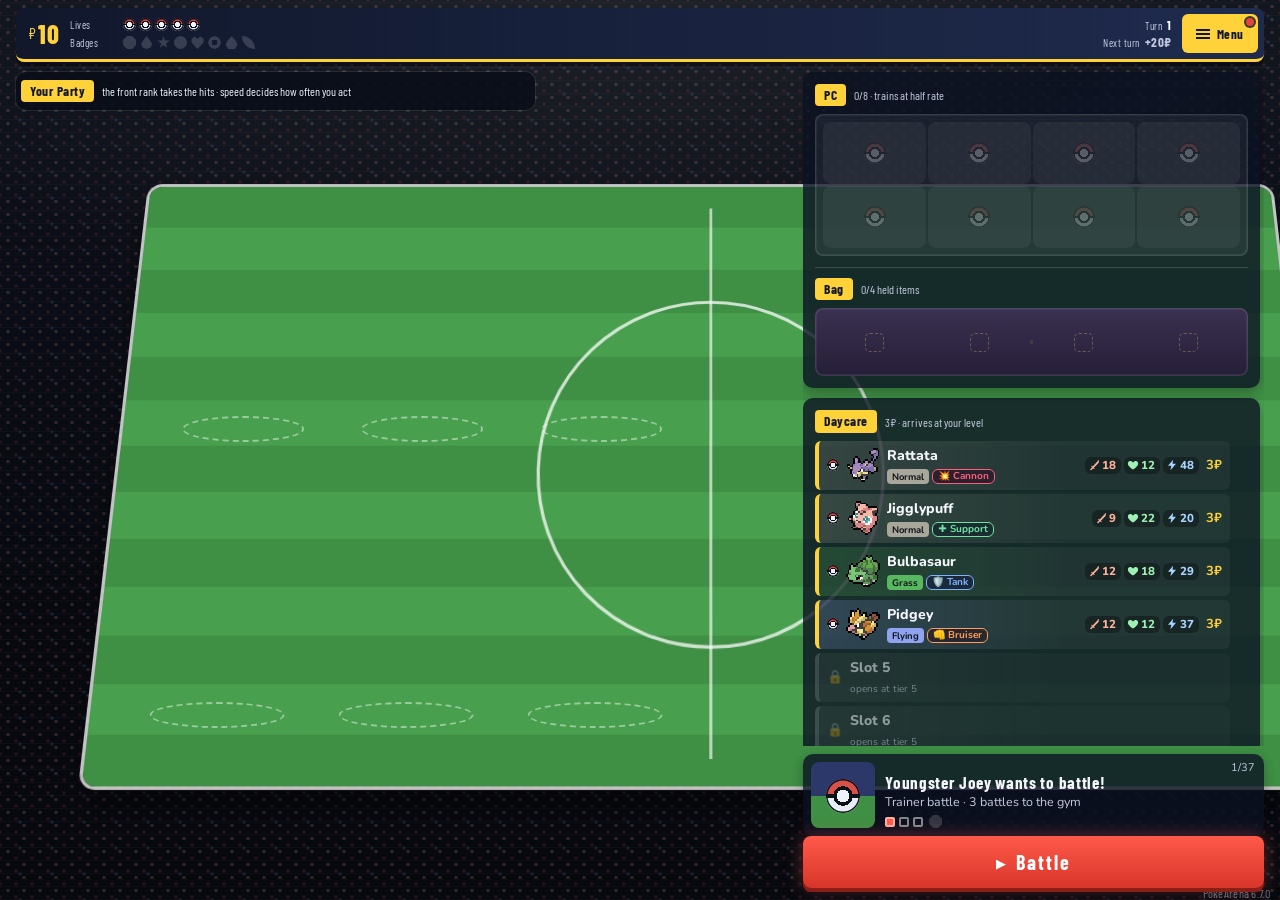
==== index.html @ 45c86c2a "Add files via upload" ====
<!DOCTYPE html>
<html lang="en">
<head>
<meta charset="utf-8">
<meta name="viewport" content="width=device-width, initial-scale=1, maximum-scale=1, user-scalable=no, viewport-fit=cover">
<title>PokéArena</title>
<meta name="description" content="PokéArena — a Pokémon auto battler for you and your friends.">
<link rel="manifest" href="manifest.webmanifest">
<meta name="theme-color" content="#11182c">
<meta name="mobile-web-app-capable" content="yes">
<meta name="apple-mobile-web-app-capable" content="yes">
<meta name="apple-mobile-web-app-status-bar-style" content="black-translucent">
<meta name="apple-mobile-web-app-title" content="PokéArena">
<link rel="apple-touch-icon" href="icons/apple-touch-icon.png">
<link rel="icon" type="image/png" sizes="32x32" href="icons/favicon-32.png">


<script>
/* v37: the theme is applied before anything paints, so a dark-theme player
   never sees a flash of cream. Light (default) · Dark · System. */
(function(){ let t = 'light'; try{ t = localStorage.getItem('pkb_theme') || 'light'; }catch(e){}
  const dark = t === 'dark' || (t === 'system' && window.matchMedia && matchMedia('(prefers-color-scheme: dark)').matches);
  document.documentElement.classList.toggle('dark', dark); document.documentElement.classList.add('bc'); })();   /* 5.0.0: the Broadcast look */
</script>
<script>
/* v37: the pixel font (and since v45 Nunito, the reading font). Loaded from Google Fonts when the game is served from the web; opened as a local file it
   falls back to the old sans font instead of logging a failed request. */
if(location.protocol !== 'file:'){
  const l = document.createElement('link'); l.rel = 'stylesheet';
  l.href = 'https://fonts.googleapis.com/css2?family=Nunito:wght@400;600;700;800&family=Barlow+Condensed:wght@600;700;800&display=swap';
  document.head.appendChild(l);
}
</script>
<style>
/* ===================================================================
   THEME TOKENS  — change these to restyle the whole game
   =================================================================== */
:root{
  --bg:#0f1420; --bg2:#161d2e; --panel:#1c2437; --panel2:#232d44;
  --line:#2e3a55; --line2:#3d4b6b;
  --text:#e8edf7; --muted:#93a0bd; --dim:#65718f;
  --gold:#ffc447; --gold2:#e0a220;
  --hp:#5ad17a; --atk:#ff7a5c; --spd:#6fc3ff;
  --good:#4fd18b; --bad:#ff5f6d; --info:#5aa9ff;
  --radius:14px;
  --slot:78px;         /* unit card width on phones */
  --font:'Trebuchet MS','Segoe UI',system-ui,-apple-system,sans-serif;
  color-scheme:dark;
}
*{box-sizing:border-box;-webkit-tap-highlight-color:transparent}
html,body{margin:0;padding:0;height:100%}
body{
  background:radial-gradient(1200px 700px at 50% -10%,#1d2740 0%,var(--bg) 60%);
  color:var(--text); font-family:var(--font); font-size:15px;
  overscroll-behavior:none; -webkit-user-select:none; user-select:none;
}
#app{max-width:820px;margin:0 auto;padding-inline:16px;padding-block:8px 24px;display:flex;flex-direction:column;gap:10px;min-height:100%}

/* ---------- top bar ---------- */
.topbar{display:flex;gap:6px;align-items:center;flex-wrap:wrap}
.stat{
  display:flex;align-items:center;gap:5px;background:var(--panel);
  border:1px solid var(--line);border-radius:10px;padding:5px 9px;
  font-weight:bold;font-size:14px;white-space:nowrap;
}
.stat .lbl{color:var(--muted);font-weight:normal;font-size:11px;text-transform:uppercase;letter-spacing:.5px}
.stat.credits{color:var(--gold);border-color:var(--gold2)}
.stat.next{color:var(--muted);font-weight:normal;font-size:12px}
.stat.streak.win{color:#ffb14d;border-color:#6b4a1c}
.stat.streak.lose{color:#8fb6ff;border-color:#2a3f6b}
.spacer{flex:1}
.iconbtn{
  background:var(--panel);border:1px solid var(--line);color:var(--muted);
  border-radius:10px;padding:6px 10px;font-size:13px;cursor:pointer;font-family:var(--font);
}
.iconbtn:active{background:var(--panel2)}

/* ---------- generic panel ---------- */
.panel{background:var(--panel);border:1px solid var(--line);border-radius:var(--radius);padding:10px}
.panel h2{
  flex-wrap:wrap;margin:0 0 8px;font-size:12px;letter-spacing:1.4px;text-transform:uppercase;
  color:var(--muted);font-weight:bold;display:flex;align-items:center;gap:8px;
}
.panel h2.sep{margin-top:12px;padding-top:10px;border-top:1px solid var(--line)}
.panel h2 .sub{font-weight:normal;letter-spacing:0;text-transform:none;color:var(--dim);font-size:11px}

/* ---------- rows of slots ---------- */
.row{display:flex;gap:4px;justify-content:center;align-items:stretch}
.slot{
  flex:1 1 0;min-width:0;max-width:104px;min-height:clamp(100px,27vw,140px);border-radius:12px;
  border:1px dashed var(--line2);background:#141a29;
  display:flex;flex-direction:column;align-items:center;justify-content:center;
  position:relative;cursor:pointer;transition:transform .09s,border-color .12s,background .12s;
  flex:0 0 auto;
}
/* the pokéball that marks an empty space — one recipe, three sizes */
.pball,.slot.empty::before,.cell.empty::before,.dball{
  content:'';flex:0 0 auto;border-radius:50%;box-sizing:border-box;
  background:
    radial-gradient(circle closest-side,#eef3f8 0 38%,#0d1018 38% 57%,transparent 57%),
    linear-gradient(180deg,#d8504a 0 44%,#0d1018 44% 56%,#e7edf5 56% 100%);
  box-shadow:inset 0 0 0 1.5px #0d1018;
}
.slot.empty::before{width:var(--pb,clamp(30px,8vw,44px));height:var(--pb,clamp(30px,8vw,44px));opacity:.4;filter:saturate(.7)}
/* v34: empty cells no longer show 1-6 — the formation is free placement */
.slot.empty.valid::before,.cell.empty.valid::before{opacity:.85;filter:none}
.slot.valid{border-color:var(--good);background:#16281f;box-shadow:0 0 0 2px rgba(79,209,139,.25) inset}
.slot.mergeable{border-color:var(--gold);background:#2a2415;box-shadow:0 0 0 2px rgba(255,196,71,.3) inset}
.slot.selected{border-color:var(--info);box-shadow:0 0 0 2px rgba(90,169,255,.45) inset}

/* ---------- unit card ---------- */
.unit{
  width:100%;height:100%;border-radius:12px;background:linear-gradient(180deg,var(--panel2),#1a2135);
  border:1px solid var(--line2);padding:4px 3px 3px;
  display:flex;flex-direction:column;align-items:center;gap:2px;position:relative;
}
.unit.sold{opacity:.35}
/* SPRITE SLOT — swap the inner .glyph for <img src="..."> later */
.sprite{
  width:clamp(30px,8.6vw,52px);height:clamp(30px,8.6vw,52px);border-radius:50%;display:flex;align-items:center;justify-content:center;
  font-size:clamp(11px,3.3vw,21px);font-weight:bold;color:#0d1017;border:2px solid rgba(255,255,255,.18);
  background:var(--tcol,#888);text-shadow:none;flex:0 0 auto;overflow:hidden;
}
.sprite img{width:100%;height:100%;object-fit:contain;display:block;image-rendering:pixelated}
/* With real artwork the disc becomes a rounded frame so wide sprites
   (Onix, Gyarados) aren't clipped; the type colour stays as the ring. */
.sprite.img{border-radius:10px;padding:2px;background:#10141f;border-color:var(--tcol)}
.sprite.img{background:radial-gradient(circle at 50% 62%,
  color-mix(in srgb, var(--tcol) 32%, #10141f) 0%, #10141f 72%)}
.sprite.icon.img{border-color:var(--line2);background:#1b2133}
img.pix{height:1.15em;width:auto;vertical-align:-.18em;image-rendering:pixelated}
.uname{max-width:100%;white-space:nowrap;overflow:hidden;text-overflow:ellipsis;font-size:clamp(8.5px,2.5vw,12px);font-weight:bold;line-height:1.1;text-align:center;letter-spacing:.2px}
.stats{display:flex;gap:3px;font-size:clamp(9.5px,2.7vw,13px);font-weight:bold;margin-top:auto;
  font-variant-numeric:tabular-nums;line-height:1.2}
.stats.spd{margin-top:0;font-size:clamp(8.5px,2.4vw,11.5px)}
.stats .a{color:var(--atk)} .stats .h{color:var(--hp)} .stats .s{color:var(--spd)}
.stats .xup{color:var(--gold);text-shadow:0 0 6px rgba(255,196,71,.45)}
.hpbar{width:86%;height:4px;border-radius:3px;background:#0c1018;overflow:hidden;margin:2px 0 1px}
.hpbar i{display:block;height:100%;transition:width .2s}
.unit.acting{box-shadow:0 0 0 2px var(--gold), 0 0 12px rgba(255,196,71,.45)}
.unit.item{justify-content:center;gap:3px}
.sprite.icon{background:#39425e;border-color:rgba(255,255,255,.12)}
.round{font-size:8.5px;text-transform:uppercase;letter-spacing:.6px;color:var(--gold)}
.boosted{position:absolute;top:-6px;right:-3px;color:var(--gold);font-size:13px;
  text-shadow:0 0 6px rgba(255,196,71,.7)}
.slot.fixed{border-style:solid;border-color:var(--gold2);background:#1b1a14}
.lvl{
  position:absolute;top:-6px;left:-4px;background:var(--gold);color:#22190a;
  font-size:9.5px;font-weight:bold;border-radius:6px;padding:1px 4px;border:1px solid #00000040;
}
.exp{display:flex;gap:2px;margin-top:1px}
.exp i{width:5px;height:5px;border-radius:50%;background:#374264;display:block}
.exp i.on{background:var(--gold)}
.price{
  z-index:3;position:absolute;bottom:-9px;left:50%;transform:translateX(-50%);
  background:var(--gold);color:#22190a;font-size:10px;font-weight:bold;
  border-radius:8px;padding:1px 6px;white-space:nowrap;
}
.frozen{position:absolute;inset:0;border-radius:12px;border:2px solid #7ad3ff;
  background:rgba(122,211,255,.10);pointer-events:none}
.frozen::after{content:'❄';position:absolute;top:2px;right:4px;font-size:12px;color:#7ad3ff}

/* ---------- shop controls ---------- */
.shopbar{display:flex;gap:6px;margin-top:10px}
.btn{
  flex:1;padding:10px 8px;border-radius:11px;border:1px solid var(--line2);
  background:var(--panel2);color:var(--text);font-weight:bold;font-size:13px;
  cursor:pointer;font-family:var(--font);transition:filter .1s;
}
.btn:active{filter:brightness(1.25)}
.btn[disabled]{opacity:.4;cursor:not-allowed}
.btn.primary{background:linear-gradient(180deg,#3f7bd6,#2f5fae);border-color:#4d8ae8}
.btn.gold{background:linear-gradient(180deg,#e8b23c,#c88d17);border-color:#ffd166;color:#241a05}
.btn.danger{background:linear-gradient(180deg,#c74a52,#9c343b);border-color:#e0616a}
.btn.ghost{background:transparent;color:var(--muted)}
.btn.big-cta{padding:14px 8px;font-size:15px}

/* ---------- info / tooltip strip ---------- */
#inspect{
  min-height:52px;border-radius:12px;background:var(--bg2);border:1px solid var(--line);
  padding:8px 10px;font-size:12.5px;line-height:1.45;color:var(--muted);
}
#inspect b{color:var(--text)}
#inspect .mus{margin-top:4px;display:flex;gap:6px;flex-wrap:wrap}
#inspect .mu{font-size:10.5px;padding:1px 7px;border-radius:6px;border:1px solid var(--line2)}
#inspect .mu.bad{color:#ff8e96;border-color:#5e2d33} 
#inspect .mu.good{color:#7de0aa;border-color:#245140}
#inspect .mu{color:var(--dim)}
#inspect .tmp{color:var(--gold);font-size:10px}
#inspect .line{display:flex;align-items:center;gap:5px;flex-wrap:wrap;margin:5px 0 3px}
#inspect .line .stage{font-size:11.5px;color:var(--dim)}
#inspect .line .stage.now{color:var(--text);font-weight:bold;
  background:var(--panel2);border-radius:6px;padding:1px 7px}
#inspect .line .arr{color:var(--dim);font-size:11px}
#inspect .tag{font-size:10px;padding:1px 6px;border-radius:6px;background:var(--panel2);color:var(--muted);margin-left:6px}
#inspect .abil{color:var(--info)}

/* ---------- the formation grid ---------- */
.formation,.rankhead{display:grid;grid-template-columns:repeat(3,1fr);gap:5px;
  max-width:400px;margin-inline:auto}
.formation{margin-bottom:0}
.rankhead{margin-bottom:5px}
.rankhead span{font-size:9.5px;text-transform:uppercase;letter-spacing:.9px;
  color:var(--dim);text-align:center;font-weight:bold}
.formation .slot{max-width:none}

/* ---------- shelves: PC · Daycare · PokeMart ---------- */
.shelves{display:grid;gap:10px;grid-template-columns:1fr}
@media(min-width:860px){ .shelves{grid-template-columns:1.05fr 1fr .95fr;align-items:start} }
.shelves .panel{margin:0}
.pcgrid{display:grid;grid-template-columns:repeat(4,1fr);gap:4px}
.pcgrid .slot{max-width:none;min-height:clamp(84px,22vw,112px);padding:1px}
.pcgrid .unit{padding-left:1px;padding-right:1px}
/* The PC packs twelve into a narrow shelf and often holds two stages of the
   same line, so the longest name (Charmeleon, Electabuzz) has to fit whole —
   "Char..." next to "Char..." tells you nothing. */
.pcgrid .uname{font-size:7.2px;letter-spacing:-.1px}
.pcgrid .stats{font-size:10px;gap:2px}
.pcgrid .stats.spd{font-size:9px}
.pcgrid .sprite{width:clamp(26px,7vw,38px);height:clamp(26px,7vw,38px)}
.slot.pcslot.empty::after{content:'';font-size:0}
.twin{position:absolute;top:-6px;right:-4px;background:var(--good);color:#06180f;
  font-size:11px;font-weight:bold;line-height:1;border-radius:6px;padding:2px 5px;
  border:1px solid #00000040}
.hintbar{flex:2;display:flex;align-items:center;font-size:11.5px;color:var(--muted);
  padding:0 4px;line-height:1.3}
.dcgrid{display:grid;grid-template-columns:repeat(2,1fr);gap:5px;max-width:270px;margin-inline:auto}
.dcgrid .slot{max-width:none}
.slot.locked{border-style:dashed;opacity:.45;cursor:default;align-items:center;justify-content:center}
.lockhint{font-size:9.5px;color:var(--dim);text-transform:uppercase;letter-spacing:.7px}

/* ---------- the PC: a storage box, sprites on wallpaper ---------- */
.wall{display:grid;grid-template-columns:repeat(4,1fr);gap:2px;padding:8px;border-radius:10px;
  background:#16324a;
  background-image:radial-gradient(circle at 50% 50%, rgba(255,255,255,.07) 2px, transparent 2px),
    linear-gradient(180deg,#1b3a54,#13293d);
  background-size:22px 22px, 100% 100%;
  border:1px solid #0d1c2b}
.cell{border:0;background:transparent;padding:5px 2px;border-radius:8px;cursor:pointer;
  display:flex;align-items:center;justify-content:center;position:relative;
  min-height:clamp(48px,13vw,62px)}
.cell img{width:clamp(30px,8vw,42px);height:clamp(30px,8vw,42px);object-fit:contain;
  image-rendering:pixelated;position:relative;z-index:1}
.cell .letters{font-weight:bold;font-size:12px;color:#cfe3f5;z-index:1}
.cell:not(.empty)::after{content:'';position:absolute;bottom:6px;left:50%;transform:translateX(-50%);
  width:54%;height:5px;border-radius:50%;background:rgba(0,0,0,.3)}
.cell.empty{cursor:default}
.cell.empty::before{width:22px;height:22px;opacity:.4;filter:saturate(.7)}
.cell:hover:not(.empty){background:rgba(255,255,255,.08)}
.cell:focus-visible{outline:2px solid var(--gold);outline-offset:-2px}
.cell.valid{background:rgba(79,209,139,.2);box-shadow:0 0 0 2px var(--good) inset}
.cell.mergeable{background:rgba(255,196,71,.22);box-shadow:0 0 0 2px var(--gold) inset}
.cell.lifted{opacity:.28}
.cell.lifted::before{content:'';position:absolute;inset:4px;border:2px dashed var(--gold);border-radius:8px}
.clv{position:absolute;top:1px;left:2px;font-style:normal;font-size:8.5px;font-weight:bold;
  color:#12202e;background:var(--gold);border-radius:4px;padding:0 3px;z-index:2}
.cready{position:absolute;top:1px;right:2px;font-style:normal;font-size:10px;font-weight:bold;
  color:#06180f;background:var(--good);border-radius:4px;padding:0 3px;line-height:1.3;z-index:2}

/* ---------- the Daycare: the party-menu list ---------- */
.dclist{display:flex;flex-direction:column;gap:4px;max-height:326px;overflow-y:auto;padding-right:3px}
.drow{display:flex;align-items:center;gap:7px;padding:5px 8px;border-radius:9px;
  border:1px solid var(--line);cursor:pointer;position:relative;
  background:linear-gradient(90deg,color-mix(in srgb,var(--c,#39425e) 22%,#151c2c),#151c2c 66%)}
.drow.sel{border-color:var(--gold);box-shadow:0 0 0 1px var(--gold) inset}
.drow.locked,.drow.out{cursor:default;opacity:.4;background:#151c2c;justify-content:center}
.dball{width:12px;height:12px}
.dart{width:34px;height:34px;object-fit:contain;image-rendering:pixelated;flex:0 0 auto}
span.dart{display:flex;align-items:center;justify-content:center;font-weight:bold;font-size:12px}
.dmain{flex:1;min-width:0}
.dmain b{display:block;font-size:12.5px;white-space:nowrap;overflow:hidden;text-overflow:ellipsis}
.downed{font-style:normal;color:var(--good);font-size:9px;margin-left:5px;vertical-align:2px}
.dsub{font-size:10px;color:var(--dim)}
.dtype{display:inline-block;font-size:8.5px;font-weight:700;color:#10131a;
  border-radius:4px;padding:1px 5px;margin-top:1px}
.dnums{display:flex;flex-direction:column;align-items:flex-end;font-size:10px;line-height:1.25;
  font-variant-numeric:tabular-nums;flex:0 0 auto}
.dnums .a{color:var(--atk)} .dnums .h{color:var(--hp)} .dnums .s{color:var(--spd)}
.dprice{font-weight:bold;font-size:11.5px;color:var(--gold);flex:0 0 auto}
.dlock{font-size:13px;opacity:.6}

/* ---------- the popup: hover on a mouse, tap on a touch screen ---------- */
.popup{position:fixed;z-index:60;width:min(290px,calc(100vw - 24px));
  background:var(--panel);border:1px solid var(--line2);border-radius:12px;padding:12px;
  box-shadow:0 12px 34px rgba(0,0,0,.55);pointer-events:none}
.popup.sheet{left:12px;right:12px;width:auto;top:auto;
  bottom:calc(12px + env(safe-area-inset-bottom,0px))}
/* the carry bar lives at the bottom too, so lift the sheet clear of it */
body.carrying .popup.sheet{bottom:calc(62px + env(safe-area-inset-bottom,0px))}

/* ---------- the bottom of a phone screen is contested ----------
   The summary sheet, the carry bar and the action bar all want the same strip.
   On touch the action bar wins the very bottom — it holds Sell, Take, Release
   and Cancel, the things you are trying to press — and everything else stacks
   above it. Without this the sheet sat on top of the buttons it was describing. */
@media (hover: none){
  body.picking .ctxbar{
    position:fixed;left:0;right:0;bottom:0;z-index:70;margin:0;
    padding:8px 10px calc(8px + env(safe-area-inset-bottom,0px));
    background:linear-gradient(180deg,rgba(15,20,32,.92),var(--bg) 40%);
    border-top:1px solid var(--line2);backdrop-filter:blur(6px);
    flex-wrap:wrap;gap:6px;
  }
  body.picking .ctxbar .btn{flex:1 1 auto;min-width:84px}
  body.picking .ctxbar .hintbar{flex:1 1 100%;text-align:center;margin:0 0 2px}
  /* …and the page keeps enough room that nothing is permanently underneath */
  body.picking #app{padding-bottom:128px}
  body.picking .popup.sheet{bottom:calc(112px + env(safe-area-inset-bottom,0px))}
  /* stack, bottom up: action bar, what you are carrying, then the summary */
  body.picking .carry.pinned{bottom:calc(112px + env(safe-area-inset-bottom,0px))}
  body.picking.carrying .popup.sheet{bottom:calc(166px + env(safe-area-inset-bottom,0px))}
}
/* On a phone the sheet IS the detail view, so don't say it twice. Scoped to
   touch on purpose: on a mouse the popup follows hover, and hiding a block in
   the flow would shift the page out from under the cursor, hide the popup,
   restore the block, and jitter forever. */
@media (hover: none){
  body:has(.popup.sheet:not([hidden])) #inspect{display:none}
}
.pophead{display:flex;gap:10px;align-items:center}
.popart{position:relative;width:58px;height:58px;border-radius:10px;flex:0 0 auto;display:flex;
  align-items:center;justify-content:center;background:#10141f;border:2px solid var(--tcol,#666);
  font-weight:bold}
.popart img{width:48px;height:48px;object-fit:contain;image-rendering:pixelated}
.popname{font-size:15px;font-weight:bold}
.poptype{display:inline-block;font-size:9.5px;font-weight:700;color:#10131a;
  border-radius:5px;padding:1px 7px;margin-top:4px}
.poplv{font-size:10px;color:var(--muted);margin-left:5px}
.popbars{margin-top:10px;display:grid;gap:5px}
.sb{display:grid;grid-template-columns:28px 1fr 26px;gap:7px;align-items:center}
.sb label{font-size:8.5px;letter-spacing:.7px;color:var(--muted);font-weight:bold}
.sb b{text-align:right;font-size:11px;font-variant-numeric:tabular-nums}
.sbar{display:block;height:6px;border-radius:4px;background:#0c1018;overflow:hidden;position:relative}
.sbar u{display:block;height:100%;text-decoration:none}
/* the slice of a bar an item is paying for, hatched on the end */
.sbar em{position:absolute;top:0;height:100%;display:block;pointer-events:none;
  background:repeating-linear-gradient(135deg,rgba(255,255,255,.55) 0 2px,transparent 2px 4px);
  border-radius:0 4px 4px 0}
.sb b .sbon{font-style:normal;color:var(--gold);font-size:9px;margin-left:2px}
.sb{grid-template-columns:28px 1fr 42px}

/* ---------- held items ---------- */
/* the badge orbits the sprite: outside the art box, ringed so it reads on any
   type tint. .off is an item that is on but doing nothing (Eviolite, final form) */
.artwrap{position:relative;display:flex;align-items:center;justify-content:center}
.held{position:absolute;right:-6px;bottom:-5px;width:21px;height:21px;border-radius:7px;
  display:flex;align-items:center;justify-content:center;font-size:11px;line-height:1;
  background:#232d44;border:1px solid var(--gold);
  box-shadow:0 0 0 2px var(--panel),0 2px 5px rgba(0,0,0,.55);cursor:pointer;z-index:3}
.held img.pix{width:15px;height:15px;object-fit:contain;image-rendering:pixelated}
.held:hover{background:#2f3d5e}
/* On a phone a 21px badge sitting on a card you also want to tap is a mis-tap
   waiting to happen — it ate the tap meant for the pokémon. Touch takes items
   off from the action bar instead, which is pinned and thumb-sized. */
@media (hover: none){ .held{pointer-events:none} }
.held.off{border-color:var(--line2);filter:grayscale(.7);opacity:.75}
.held.mini{width:15px;height:15px;font-size:8px;right:2px;bottom:3px;border-radius:5px;
  box-shadow:0 0 0 1.5px rgba(10,20,32,.8)}
.held.mini img.pix{width:11px;height:11px}
.held.pop{right:-7px;bottom:-6px;width:24px;height:24px;font-size:13px;box-shadow:0 0 0 2px var(--panel2)}
.btn.infob{flex:0 0 auto;min-width:40px;padding:8px 10px;font-size:15px}
/* What's new (v33) */
.iconbtn{position:relative}
.menudot{position:absolute;top:4px;right:4px;width:8px;height:8px;border-radius:50%;background:#ff5e7a;box-shadow:0 0 0 2px var(--panel)}
.newdot{font-style:normal;font-size:9px;font-weight:800;letter-spacing:.6px;margin-left:6px;padding:1px 5px;border-radius:5px;background:#ff5e7a;color:#fff;vertical-align:1px}
.clog{max-height:60vh;overflow:auto;margin:6px 0 10px}
.clog details{border:1px solid var(--line);border-radius:10px;padding:6px 10px;margin:6px 0;background:var(--panel2)}
.clog details.unseen{border-color:#ff5e7a80}
.clog summary{cursor:pointer;font-size:13px;list-style-position:inside}
.clog summary b{color:var(--gold);margin-right:4px}
.clog ul{margin:6px 0 2px;padding-left:18px}
.clog li{font-size:12.5px;color:var(--muted);line-height:1.45;margin:3px 0}
.cnow,.cnew{font-style:normal;font-size:9.5px;font-weight:700;margin-left:6px;padding:0 5px;border-radius:5px;border:1px solid var(--good);color:var(--good)}
.cnew{border-color:#ff5e7a;color:#ff7a93}
/* trainer portraits (v29) — full-body pixel art, shown wherever a leader is named */
.bossart{display:inline-flex;align-items:flex-end;justify-content:center;flex:0 0 auto}
.bossart img{width:100%;height:100%;object-fit:contain;image-rendering:pixelated}
.bossart.big{float:right;width:72px;height:72px;margin:-4px -2px 2px 10px;
  filter:drop-shadow(0 2px 3px rgba(0,0,0,.55))}
.bossart.mini{width:20px;height:20px;margin:-4px 1px -2px -2px}
.bossart.tag{width:44px;height:44px;vertical-align:middle;margin:-14px 8px -10px 0}
.bossart.hero{width:64px;height:64px;filter:drop-shadow(0 2px 3px rgba(0,0,0,.55))}
.bossart.dex{width:40px;height:40px;margin:0 6px 0 0}
.bossart.tiny{width:18px;height:18px;vertical-align:middle;margin:-4px 3px -2px 0}
.rhead .bossart.hero{margin-right:4px}
/* role badge (v28): top-left of the art, clear of the name and the held item */
.role{position:absolute;left:-6px;top:-5px;width:17px;height:17px;border-radius:50%;
  display:flex;align-items:center;justify-content:center;font-size:9.5px;line-height:1;font-weight:900;
  background:#1c2336;border:1px solid var(--rc);color:var(--rc);box-shadow:0 0 0 2px var(--panel);z-index:2;pointer-events:none}
.r-tank{--rc:#7fb2ff} .r-bruiser{--rc:#ff9e5e} .r-cannon{--rc:#ff5e7a} .r-support{--rc:#6fe3a1}
.rchip{display:inline-block;font-size:9.5px;font-weight:700;border-radius:6px;padding:1px 6px;margin-left:4px;
  color:var(--rc);border:1px solid var(--rc);background:color-mix(in srgb, var(--rc) 12%, transparent)}
.subrole{display:inline-block;font-size:9.5px;font-weight:700;border-radius:6px;padding:1px 6px;margin-left:2px;
  color:var(--muted);border:1px dashed var(--muted);background:transparent}
.poprole{margin-top:8px;border-left:3px solid var(--rc);padding:4px 0 2px 8px}
.poprole b{font-size:11.5px;color:var(--rc)}
.poprole p{margin:3px 0 0;font-size:11px;color:var(--muted);line-height:1.4}
h2 .btn.arrange{flex:none;width:auto;float:right;font-size:10.5px;padding:3px 9px;margin-top:-2px;letter-spacing:0;text-transform:none}
.tag.hold{border-color:var(--gold);color:var(--gold)}
.tag.hold img.pix{width:12px;height:12px;vertical-align:-2px}

/* the item block inside the summary popup */
.popheld{display:flex;gap:9px;margin-top:9px;padding:8px;border-radius:9px;
  border:1px solid #5a4a1e;background:linear-gradient(180deg,#2a2415,#1d1a14)}
.popheld.off{border-color:var(--line2);background:#181d2b}
.popheld .hicon{width:26px;height:26px;flex:0 0 auto;border-radius:7px;background:#12161f;
  border:1px solid var(--line2);display:flex;align-items:center;justify-content:center;font-size:14px}
.popheld .hicon img.pix{width:19px;height:19px;object-fit:contain;image-rendering:pixelated}
.popheld b{font-size:11.5px;display:flex;align-items:center;gap:6px}
.popheld p{margin:2px 0 0;font-size:10.5px;color:var(--muted);line-height:1.4}
.popheld .hoff{color:#ff9d9d}
.hkind{font-style:normal;font-size:8px;text-transform:uppercase;letter-spacing:.5px;
  border-radius:20px;padding:1px 6px;border:1px solid var(--line2);color:var(--muted);font-weight:400}
.hkind.stat{color:#ffb39c;border-color:#5e3a33}
.hkind.trigger{color:#9ee0b6;border-color:#245140}
.hkind.economy{color:#ffd76a;border-color:#5a4a1e}

/* ---------- the Bag tray, one floor under the box ---------- */
.bagttl{margin-top:11px !important}
.wall.bag{grid-template-columns:repeat(4,1fr);
  background-image:radial-gradient(circle at 50% 50%, rgba(255,214,106,.10) 2px, transparent 2px),
    linear-gradient(180deg,#3a3050,#241f38);
  background-size:20px 20px,100% 100%}
.bcell{border:0;background:transparent;border-radius:8px;cursor:pointer;padding:3px;
  min-height:clamp(40px,11vw,52px);display:flex;align-items:center;justify-content:center;
  position:relative;font-size:17px;color:var(--text)}
.bcell img.pix{width:clamp(24px,6.5vw,32px);height:clamp(24px,6.5vw,32px);
  object-fit:contain;image-rendering:pixelated}
.bcell:hover:not(.empty){background:rgba(255,255,255,.08)}
.bcell:focus-visible{outline:2px solid var(--gold);outline-offset:-2px}
.bcell.lifted{opacity:.3}
.bcell.lifted::after{content:'';position:absolute;inset:3px;border:2px dashed var(--gold);border-radius:7px}
.bcell.empty{cursor:default}
.bcell.empty::before{content:'';width:17px;height:17px;border-radius:5px;
  border:1px dashed rgba(255,214,106,.3)}

/* the two labelled sections of the Mart shelf */
.mhead{font-size:8.5px;text-transform:uppercase;letter-spacing:.8px;color:var(--dim);
  margin:8px 2px 3px;font-weight:bold}
.mhead:first-child{margin-top:0}
.btn.buy{border-color:var(--gold);color:var(--gold)}

/* ---------- the badge case ---------- */
.stat.badges .pips{display:flex;gap:2.5px;align-items:center}
.bdg{width:11px;height:11px;border-radius:3px;transform:rotate(45deg);display:block;
  background:#1b2233;border:1px solid var(--line2);box-sizing:border-box}
.bdg.on{background:linear-gradient(135deg,var(--gold),#d99a1b);border-color:#ffe08a;
  box-shadow:0 0 6px rgba(255,196,71,.45)}
.bdg.fresh{animation:pop .55s ease-out}
.bdg.big{width:34px;height:34px;border-radius:8px;border-width:2px;
  box-shadow:0 0 16px rgba(255,196,71,.6)}
@keyframes pop{
  0%{transform:rotate(45deg) scale(0);opacity:0}
  55%{transform:rotate(45deg) scale(1.35);opacity:1}
  100%{transform:rotate(45deg) scale(1)}
}
/* the badge handover on the victory screen */
.award{display:flex;align-items:center;justify-content:center;gap:14px;margin:0 0 12px;
  padding:10px 14px;border:1px solid #5a4a1e;border-radius:12px;
  background:linear-gradient(180deg,#2a2415,#1a1d28);flex-wrap:wrap}
.award > i{flex:0 0 auto;margin:6px 8px}
.award b{display:block;font-size:15px;color:var(--gold)}
.award span{display:block;font-size:12px;color:var(--muted)}
.award .dim{color:var(--dim);font-size:11px;margin-top:2px}
@media (prefers-reduced-motion:reduce){ .bdg.fresh{animation:none} }

/* ---------- what you are walking into ---------- */
.nextup{margin-top:10px;border:1px solid var(--line2);border-radius:12px;padding:9px 11px;
  background:#151c2c;display:flex;align-items:center;gap:9px;flex-wrap:wrap}
.nlabel{font-size:9px;letter-spacing:1.1px;text-transform:uppercase;color:var(--muted);font-weight:bold}
.nextup b{font-size:13.5px}
.ndim{color:var(--dim);font-size:11.5px}
.nstage{margin-left:auto;color:var(--dim);font-size:11px;font-variant-numeric:tabular-nums}
.nextup.boss{display:block;border-color:var(--gold);
  background:linear-gradient(180deg,#2a2415,#171c28)}
.nextup.boss.elite{border-color:#a98bff;background:linear-gradient(180deg,#241f3a,#171c28)}
.nextup.boss.champion{border-color:#ff9d6e;background:linear-gradient(180deg,#331f1a,#171c28)}
.nhead{display:flex;align-items:center;gap:8px;flex-wrap:wrap}
.nhead b{font-size:15px}
.ntype{font-size:9.5px;font-weight:bold;letter-spacing:.4px;border-radius:5px;padding:2px 7px;
  background:#0e131e;border:1px solid var(--line2);color:var(--muted)}
.nbadge{font-size:9.5px;color:var(--gold);border:1px solid #5a4a1e;border-radius:20px;padding:1px 8px}
.nblurb{margin:6px 0 0;font-size:12px;color:var(--muted);line-height:1.45}
.nwarn{margin:6px 0 0;font-size:11.5px;color:var(--gold)}
.nwarn.hot{color:#ff9d9d}
.scout{margin-top:8px;border-top:1px solid var(--line);padding-top:7px}
.scout b{font-size:11px;display:block;margin-bottom:5px}
.scoutrow{display:flex;gap:5px;flex-wrap:wrap}
.smon{width:36px;height:36px;border-radius:8px;background:#0e131e;border:1px solid var(--line2);
  display:flex;align-items:center;justify-content:center;position:relative;font-size:10px;font-weight:bold}
.smon img{width:28px;height:28px;object-fit:contain;image-rendering:pixelated}
.sheld{position:absolute;right:-3px;bottom:-3px;width:15px;height:15px;border-radius:4px;
  background:#232d44;border:1px solid var(--gold);display:flex;align-items:center;
  justify-content:center;font-size:8px;font-style:normal}
.sheld img.pix{width:10px;height:10px;object-fit:contain}
.btn.big-cta.boss{background:linear-gradient(180deg,#e0a52f,#b9791a);border-color:#ffd166;color:#241a05}
.bosstag{text-align:center;font-size:10px;letter-spacing:1.4px;text-transform:uppercase;
  color:var(--gold);font-weight:bold;margin-bottom:6px}
.bosstag.elite{color:#c8b6ff} .bosstag.champion{color:#ff9d6e}
.bosstag.rival{color:#7fc4ff}
.ambush{display:inline-block;background:#e8433a;color:#fff;border-radius:50%;width:18px;height:18px;line-height:18px;
  font-weight:900;font-size:12px;letter-spacing:0;margin-right:4px}
.ambush.pop{animation:ambushpop .5s cubic-bezier(.3,1.8,.5,1) both}   /* once, on the first beat — every step re-renders */
@keyframes ambushpop{0%{transform:scale(0) rotate(-20deg)}100%{transform:scale(1) rotate(0)}}
.award.rivalwin b{color:#7fc4ff} .award.rivallose b{color:var(--bad)}
.award .prize{color:var(--gold);font-weight:700;font-size:12.5px;margin-top:3px}
.lbadge.rival{background:linear-gradient(135deg,#7fc4ff,#3a78c8);border-color:#b9ddff}

/* ---------- playback speed control ---------- */
.speed{display:flex;gap:2px;padding:2px;border:1px solid var(--line2);border-radius:9px;background:#151c2c}
.sp{border:0;background:transparent;color:var(--muted);font-family:inherit;font-weight:bold;
  font-size:12px;padding:5px 10px;border-radius:7px;cursor:pointer;min-width:38px}
.sp:hover{color:var(--text);background:rgba(255,255,255,.06)}
.sp.on{background:var(--info);color:#07121f}
.sp:focus-visible{outline:2px solid var(--gold);outline-offset:-2px}
.steps{font-size:11.5px;color:var(--dim);font-variant-numeric:tabular-nums;
  align-self:center;white-space:nowrap}
/* the battle bar reads speed · progress · skip, with skip earning its width
   but not the whole row */
.shopbar .speed{flex:0 0 auto}
.shopbar .steps{flex:1 1 auto;text-align:center}
.shopbar .btn[data-act="skip"]{flex:0 0 auto;min-width:132px}
@media(max-width:420px){
  .sp{padding:5px 8px;min-width:32px;font-size:11.5px}
  .shopbar .btn[data-act="skip"]{min-width:96px}
}

/* the Pokédex section jumper */
/* Sticky, and pulled out into the box's own padding so nothing scrolls into
   the gap above it. --boxpad must match .modal .box padding. */
.modal .box{--boxpad:18px}
.dexjump{display:flex;gap:4px;flex-wrap:wrap;position:sticky;top:calc(-1 * var(--boxpad));z-index:2;
  margin:0 calc(-1 * var(--boxpad)) 6px;padding:var(--boxpad) var(--boxpad) 8px;
  background:var(--panel);border-bottom:1px solid var(--line)}
.dexjump .sp{border:1px solid var(--line2);background:#151c2c;font-size:11px;padding:5px 9px;min-width:0}
.dexh{scroll-margin-top:52px;margin-top:18px}
.dexh:first-of-type{margin-top:8px}

/* gym leaders in the Pokédex */
.lbadge{width:20px;height:20px;border-radius:5px;transform:rotate(45deg);flex:0 0 auto;margin:4px 6px 0 2px;
  background:linear-gradient(135deg,var(--gold),#d99a1b);border:1px solid #ffe08a}
.lbadge.elite{background:linear-gradient(135deg,#a98bff,#6f55c8);border-color:#c8b6ff}
.lbadge.champion{background:linear-gradient(135deg,#ff9d6e,#d85f2c);border-color:#ffc0a4}
.dexrow .ntype{font-size:9px;padding:1px 6px}

/* held items grouped in the Pokédex */
.dexkind{display:flex;align-items:baseline;gap:8px;margin:12px 0 5px;flex-wrap:wrap}
.dexkind .dim{font-size:11px}
.popmove{margin-top:10px;border-top:1px solid var(--line);padding-top:8px}
.popmove b{font-size:11.5px;color:var(--info)}
.popmove p{margin:3px 0 0;font-size:11.5px;color:var(--muted);line-height:1.4}
.popmove.m2{margin-top:6px;border-top:none;padding-top:0}
.trig{font-style:normal;font-size:9.5px;font-weight:700;letter-spacing:.3px;color:var(--gold);
  border:1px solid color-mix(in srgb, var(--gold) 45%, transparent);border-radius:5px;padding:0 5px;margin-left:4px;white-space:nowrap}
/* battle: status + barrier chips (v32) */
.stchip,.shchip{position:absolute;top:-6px;right:-4px;display:flex;align-items:center;gap:2px;font-size:9px;
  border-radius:6px;padding:1px 4px;border:1px solid #0006;box-shadow:0 1px 3px rgba(0,0,0,.5);z-index:4;line-height:1.2}
.stchip b{font-size:8.5px;letter-spacing:.3px}
.st-brn{background:#ff7a45;color:#2a0e02} .st-psn{background:#b86bdc;color:#1d0826} .st-par{background:#f2d23a;color:#2a2102}
.st-slp{background:#8fa3c9;color:#0e1628} .st-cnf{background:#ff9bd0;color:#2d0a1d} .st-fln{background:#c9c9c9;color:#1c1c1c}
.shchip{top:34px;right:-4px;background:#1f3150;color:#bfe0ff;border-color:#7fc4ff;font-weight:700}
@media (max-width:520px){ .shchip{top:16px;right:-6px;font-size:8px;padding:0 3px} }
.popmu{margin-top:7px;display:flex;gap:5px;flex-wrap:wrap;font-size:10px}
.popmu span{border:1px solid var(--line2);border-radius:5px;padding:1px 6px;color:var(--dim)}
.popmu .bad{color:#ff8e96;border-color:#5e2d33}
.popmu .good{color:#7de0aa;border-color:#245140}
.popup .line{display:flex;align-items:center;gap:5px;flex-wrap:wrap;margin:7px 0 2px}
.popup .stage{font-size:11px;color:var(--dim)}
.popup .stage.now{color:var(--text);font-weight:bold;background:var(--panel2);
  border-radius:6px;padding:1px 6px}
.popup .arr{color:var(--dim);font-size:10px}
.popup .mu{font-size:10px;color:var(--dim)}

/* ---------- the pick-up cursor ---------- */
.carry{position:fixed;z-index:70;pointer-events:none;display:flex;align-items:center;gap:7px;
  background:var(--panel2);border:1px solid var(--gold);border-radius:10px;padding:5px 9px;
  box-shadow:0 8px 22px rgba(0,0,0,.5);transform:rotate(-3deg)}
.carry img{width:32px;height:32px;object-fit:contain;image-rendering:pixelated}
.carryitem{width:28px;height:28px;border-radius:7px;display:flex;align-items:center;
  justify-content:center;background:#12161f;border:1px solid var(--line2);font-size:15px}
.carryitem img.pix{width:20px;height:20px;object-fit:contain;image-rendering:pixelated}
.carry span{font-size:12px;font-weight:bold}
.carry em{font-style:normal;font-size:10px;color:var(--muted)}
.carry.pinned{left:50%!important;transform:translateX(-50%) rotate(0);
  top:auto!important;bottom:calc(12px + env(safe-area-inset-bottom,0px))}
body.carrying{cursor:grabbing}
/* 2.2.1 (Sean): `.carry{display:flex}` beat the [hidden] attribute, so the chip could
   sit on screen with nothing picked up — and with no position set yet it showed up at
   the page's bottom-left before jumping to the mouse on its first move. */
.carry[hidden]{display:none!important}

/* ---------- PokeMart: one scrollable shelf ---------- */
/* The shelf was capped at 328px when it held five rows. It now grows to ten,
   so the cap is raised to match — and dropped entirely below the point where
   the shelves stack, because a nested scroll box on a phone competes with the
   page scroll and is the worse of the two evils. */
.martlist{max-height:620px;overflow-y:auto;display:flex;flex-direction:column;gap:5px;padding-right:4px}
@media(max-width:859px){ .martlist{max-height:none;overflow-y:visible} }
.mhead{font-size:9.5px;text-transform:uppercase;letter-spacing:1px;color:var(--dim);
  margin:4px 0 1px;font-weight:bold}
.martrow{display:flex;align-items:center;gap:9px;padding:6px 8px;border-radius:10px;
  border:1px solid var(--line);background:#141a29;cursor:pointer;position:relative}
.martrow.fixed{border-color:var(--gold2);background:#1b1a14}
.martrow.sel{border-color:var(--info);box-shadow:0 0 0 2px rgba(90,169,255,.4) inset}
.martrow.out{opacity:.4;cursor:default;justify-content:center}
.martrow .sprite.row{width:34px;height:34px;flex:0 0 auto;font-size:15px}
.mtext{flex:1;min-width:0;line-height:1.25}
.mtext b{display:block;font-size:12.5px}
.mtext span{display:block;font-size:10.5px;color:var(--muted)}
.mtext b .rare{font-style:normal;font-size:8.5px;letter-spacing:.8px;font-weight:800;margin-left:6px;vertical-align:1px;
  padding:1px 5px;border-radius:5px;color:#1b1406;background:linear-gradient(135deg,#ffe28a,#f0b43c)}
.mprice{font-family:inherit;font-weight:bold;font-size:12px;color:var(--gold);flex:0 0 auto}
.mout{font-size:11px;color:var(--dim)}
.pin{position:absolute;top:3px;right:5px;font-size:8.5px;letter-spacing:.7px;
  text-transform:uppercase;font-weight:bold;color:#0d1017;background:#7ad3ff;
  border-radius:4px;padding:1px 4px}

/* ---------- battle ---------- */
.arena{display:flex;flex-direction:column;gap:10px}
.field{display:flex;flex-direction:column;gap:8px}
.side{flex:1;min-width:0}
.sidelabel{font-size:10px;text-transform:uppercase;letter-spacing:1.1px;
  color:var(--muted);margin-bottom:5px;text-align:center}
.sidelabel.you{color:var(--info)}
.vsbar{display:flex;align-items:center;gap:8px;color:var(--dim);
  font-size:11px;font-weight:bold;letter-spacing:1.5px}
.vsbar::before,.vsbar::after{content:'';flex:1;height:1px;background:var(--line2)}
.slot.empty.small{min-height:54px;opacity:.35;--pb:22px}
.slot.empty.small::after{font-size:10px;margin-top:3px}
@media(min-width:760px){
  .field{flex-direction:row;align-items:flex-start}
  .side.p{order:1} .vsbar{order:2;flex-direction:column;flex:0 0 auto;align-self:stretch}
  .side.e{order:3}
  .vsbar::before,.vsbar::after{width:1px;height:auto;flex:1}
}
.sides{display:flex;justify-content:space-between;font-size:11px;text-transform:uppercase;
  letter-spacing:1.2px;color:var(--muted);padding:0 4px}
.battlerow{display:flex;gap:10px;align-items:center;justify-content:center;min-height:120px}
.half{display:flex;gap:6px;flex:1;min-height:110px}
.half.p{justify-content:flex-end;flex-direction:row-reverse}
.half.e{justify-content:flex-start}
.vs{font-weight:bold;color:var(--dim);font-size:13px;letter-spacing:1px}
.unit.hit{animation:shake .32s}
@media (prefers-reduced-motion:reduce){ *{animation:none!important;transition:none!important} }
@keyframes shake{
  0%,100%{transform:translateX(0)} 20%{transform:translateX(-5px) rotate(-3deg)}
  50%{transform:translateX(5px) rotate(3deg)} 80%{transform:translateX(-3px)}
}
.unit.buffed{animation:pop .36s}
@keyframes pop{0%{transform:scale(1)}45%{transform:scale(1.14);filter:brightness(1.5)}100%{transform:scale(1)}}
#blog{
  height:110px;overflow-y:auto;background:#10151f;border:1px solid var(--line);
  border-radius:10px;padding:8px 10px;font-size:12.5px;line-height:1.6;color:var(--muted);
}
#blog div{padding:1px 0}
#blog div:last-child{color:var(--text)}
#blog .eff{color:#ffd166} #blog .ineff{color:#7f8db0} #blog .ko{color:#ff8e96}
#blog .evo{color:#7de0aa;font-weight:bold}
/* ---------- the action queue ----------
   An action meter is unreadable without it: speed decides how often a pokémon
   acts, and nothing on a battlefield shows that. This does. */
.queue{display:flex;align-items:center;gap:5px;margin-top:10px;padding:7px 10px;
  background:var(--panel);border:1px solid var(--line2);border-radius:11px;overflow-x:auto}
.qlbl{font-size:9px;letter-spacing:1.1px;text-transform:uppercase;color:var(--muted);
  font-weight:bold;flex:0 0 auto;margin-right:2px}
.qmon{width:34px;height:34px;border-radius:9px;flex:0 0 auto;display:flex;align-items:center;
  justify-content:center;font-size:10px;font-weight:bold;position:relative;
  background:#151c2c;border:1px solid var(--line2)}
.qmon img{width:27px;height:27px;object-fit:contain;image-rendering:pixelated}
.qmon.p{border-color:var(--info);background:rgba(90,169,255,.12)}
.qmon.e{border-color:var(--atk);background:rgba(255,122,92,.12)}
.qmon.now{box-shadow:0 0 0 2px var(--gold);transform:scale(1.08)}
.qmon:not(.now){opacity:.72}

/* The shop's copy of the strip: quieter than the battle's (nothing is
   happening yet) and smaller, because it sits under the board rather than
   over a fight. .qmore is the ellipsis that says the order keeps going. */
.queue.shopq{margin-top:7px;padding:5px 9px;background:#151c2c}
.queue.shopq .qmon{width:29px;height:29px;cursor:pointer}
.queue.shopq .qmon img{width:23px;height:23px}
.queue.shopq .qmon.now{transform:none;box-shadow:0 0 0 2px var(--gold)}
.qmore{color:var(--dim);font-size:12px;flex:0 0 auto}

/* ---------- X items: party-wide, a few uses per battle ---------- */
/* .mtext span is display:block for the description line — the pips are a span
   too, so they need the extra class to stay in a row beside the name */
.mtext .xpips,.xpips{display:inline-flex;gap:3px;margin-left:7px;vertical-align:1px}
.xpips i{width:7px;height:7px;border-radius:50%;background:#2b3450;display:block;
  border:1px solid var(--line2)}
.xpips i.on{background:var(--gold);border-color:var(--gold)}
.martrow.maxed{opacity:.5}

/* ---------- the Elite Four gauntlet ---------- */
.unit.fainted{filter:grayscale(1);opacity:.45}
.unit .ko{font-size:9px;font-weight:bold;letter-spacing:.6px;text-transform:uppercase;
  color:var(--bad);margin:2px 0 1px}
.cell.fainted img{filter:grayscale(1);opacity:.4}
.cwound{position:absolute;left:22%;right:22%;bottom:3px;height:3px;border-radius:2px;
  background:#0c1018;z-index:2;overflow:hidden;font-style:normal}
.cwound u{display:block;height:100%;background:var(--gold);text-decoration:none}
.gauntlet{display:flex;align-items:center;gap:4px;flex-wrap:wrap;margin:8px 0 2px}
.gmem{display:flex;align-items:center;gap:5px;padding:3px 9px 3px 6px;border-radius:20px;
  border:1px solid var(--line2);background:#10141f;font-size:11px}
.gmem .lbadge{width:10px;height:10px;margin:0 2px 0 1px}
.gmem.down{opacity:.42}
.gmem.down b{text-decoration:line-through}
.gmem.now{border-color:#c8b6ff;box-shadow:0 0 0 1px #c8b6ff inset;background:#241f3a}
.gmem.now.champ{border-color:#ff9d6e;box-shadow:0 0 0 1px #ff9d6e inset;background:#331f1a}
.garr{color:var(--dim);font-size:12px}
.nrule{margin:6px 0 0;font-size:11.5px;color:var(--muted);line-height:1.45}
.nrule.hot{color:#ffd9a0}
.nrule b{color:var(--text)}
/* `.nextup b` sizes the leader's name as a heading; these are running text */
.nrule b,.gmem b{font-size:inherit}
.gmem .lbadge{border-radius:2px}
.closed{display:flex;flex-direction:column;gap:4px;align-items:center;justify-content:center;
  text-align:center;padding:22px 14px;border:1px dashed var(--line2);border-radius:10px;
  color:var(--muted);font-size:11.5px;min-height:130px;line-height:1.45}
.closed b{font-size:11px;letter-spacing:1.4px;text-transform:uppercase;color:var(--text)}
.popwound{margin-top:8px;font-size:11px;color:var(--gold)}
.popwound.ko{color:var(--bad)}
.gnote{text-align:center;color:var(--muted);font-size:12.5px;margin:-2px 0 12px}
.gnote b{color:var(--text)}

/* ---------- pace: how often this one acts ---------- */
.paceline{display:flex;align-items:center;gap:7px;flex-wrap:wrap;margin-top:9px;
  padding-top:8px;border-top:1px solid var(--line);font-size:11.5px;color:var(--muted)}
.paceline b{color:var(--text)}
.pacechip{font-size:9px;font-weight:bold;letter-spacing:.4px;border-radius:20px;
  padding:1px 8px;border:1px solid var(--line2);flex:0 0 auto}
.pacechip.p1{color:#8fa0c4} .pacechip.p2{color:#9ee0b6;border-color:#245140}
.pacechip.p3{color:#7dc4ff;border-color:#24446e} .pacechip.p4{color:var(--gold);border-color:#5a4a1e}
.pacerank{font-size:10.5px;color:var(--dim);flex-basis:100%}
.dpace{font-size:8.5px;font-weight:700;letter-spacing:.2px;opacity:.95;white-space:nowrap}
.dpace.p1{color:#8fa0c4} .dpace.p2{color:#9ee0b6}
.dpace.p3{color:#7dc4ff} .dpace.p4{color:var(--gold)}

/* ---------- modal ---------- */
.modal{
  position:fixed;inset:0;background:rgba(6,9,16,.82);display:flex;align-items:center;
  justify-content:center;padding:18px;z-index:50;backdrop-filter:blur(3px);
}
.modal .box{
  background:var(--panel);border:1px solid var(--line2);border-radius:16px;
  padding:18px;max-width:440px;width:100%;max-height:86vh;overflow:auto;
}
.modal h3{margin:0 0 10px;font-size:18px}
.modal h4{margin:14px 0 4px;font-size:12px;letter-spacing:1.2px;text-transform:uppercase;color:var(--muted)}
.ring{display:flex;flex-wrap:wrap;align-items:center;gap:4px}
.ring .chip{font-size:10.5px;font-weight:bold;color:#10131a;padding:2px 7px;border-radius:6px}
.ring .arr{color:var(--dim);font-size:11px}
.dexrow{display:flex;gap:9px;align-items:flex-start;padding:7px 0;border-bottom:1px solid var(--line)}
.dexrow .abil{color:var(--muted);font-size:11.5px;margin-top:2px}
.dexrow .dim{color:var(--dim);font-size:10.5px}
.sprite.sm{width:30px;height:30px;font-size:11px;border-width:1px;flex:0 0 auto;margin-top:2px}
.modal p{color:var(--muted);font-size:13.5px;line-height:1.6;margin:0 0 12px}
.modal p.legend{display:flex;gap:14px;font-weight:bold;font-size:12.5px;
  background:#0e131e;border:1px solid var(--line);border-radius:9px;padding:7px 10px}
.modal textarea{
  width:100%;height:80px;background:#0e131e;color:var(--text);border:1px solid var(--line2);
  border-radius:10px;padding:8px;font-family:ui-monospace,Menlo,Consolas,monospace;font-size:11px;
  resize:vertical;-webkit-user-select:text;user-select:text;
}
.modal .btnrow{display:flex;gap:8px;margin-top:10px}
.big{font-size:34px;text-align:center;margin:6px 0 2px;font-weight:bold}
.big.win{color:var(--good)} .big.lose{color:var(--bad)} .big.draw{color:var(--gold)}
.hint{font-size:11.5px;color:var(--dim);text-align:center;margin-top:2px}
kbd{background:var(--panel2);border:1px solid var(--line2);border-radius:5px;padding:1px 5px;font-size:11px}

/* ---------- badge rewards ---------- */
.stat.badges{cursor:pointer;position:relative}
.stat.badges::after{content:'';position:absolute;inset:-14px -8px}   /* 4.9.0: a thumb-sized tap area around the little badge row */
.stat.badges:focus-visible{outline:2px solid var(--gold);outline-offset:2px}
.modal.reward .box{max-width:560px}
.rhead{display:flex;align-items:center;gap:16px;margin-bottom:12px}
.rhead .bdg{flex:0 0 auto;margin:8px}
.rhead h3{margin:0 0 2px}
.rsub{margin:0!important;font-size:13px!important}
.rcards{display:grid;grid-template-columns:repeat(3,1fr);gap:8px}
@media(max-width:520px){ .rcards{grid-template-columns:1fr} }
.rcard{display:flex;flex-direction:column;align-items:center;text-align:center;gap:5px;padding:14px 10px;
  border-radius:12px;border:1px solid var(--line2);background:var(--panel2);color:var(--text);
  font-family:var(--font);cursor:pointer;transition:border-color .12s,transform .09s}
@media(max-width:520px){ .rcard{flex-direction:row;text-align:left;flex-wrap:wrap;column-gap:10px}
  .rcard .rtext,.rcard .rtaken{flex-basis:calc(100% - 44px);margin-left:44px;margin-top:-4px} }
.rcard:hover,.rcard:focus-visible{border-color:var(--gold);outline:none}
.rcard:active{transform:scale(.98)}
.ricon{font-size:26px;line-height:1;width:34px;text-align:center}
.rcard b{font-size:14px}
.rtext{font-size:12px;color:var(--muted);line-height:1.4}
.rtaken{font-size:10.5px;color:var(--gold)}
.rnow{font-size:11px;color:var(--text);font-variant-numeric:tabular-nums;opacity:.85}
@media(max-width:520px){ .rcard .rnow{flex-basis:calc(100% - 44px);margin-left:44px;margin-top:-4px} }
.brow{display:flex;align-items:center;gap:10px;padding:7px 0;border-bottom:1px solid var(--line);font-size:13px;flex-wrap:wrap}
.brow .bdg{margin:0 4px}
.brow .dim{color:var(--dim);font-size:11.5px}
.brow .bpick{margin-left:auto;color:var(--muted)}
.brow.locked{opacity:.45}
.btn.freeroll{border-color:var(--gold);color:var(--gold)}
.btn .fr{font-size:11px;opacity:.85}

/* vitamins taken, in the summary popup */
.popvit{display:flex;gap:6px;flex-wrap:wrap;margin-top:8px;font-size:10.5px;color:var(--muted)}
.popvit span{border:1px solid var(--line2);border-radius:6px;padding:1px 6px;display:inline-flex;align-items:center;gap:3px}
.popvit span.full{color:var(--gold);border-color:#5a4a1e}
.popvit i.vitby{font-style:normal;opacity:.8}
.popvit img.pix{width:12px;height:12px}

/* version tag — bottom of every screen, in the flow so it never covers a button */
.vtag{margin-top:auto;padding-top:6px;text-align:center;font-size:11px;color:var(--muted);letter-spacing:.3px}
.vsub{font-size:12px;font-weight:400;color:var(--muted);margin-left:6px}

/* ===================================================================
   v36 · THE ARENA — every pokémon on one field, standing in its rank
   =================================================================== */
.stagewrap{position:relative}
.bstage{position:relative;width:100%;aspect-ratio:16/9;border-radius:12px;overflow:hidden;isolation:isolate;
  container-type:inline-size;border:1px solid var(--line2);box-shadow:inset 0 0 0 1px rgba(255,255,255,.04);
  -webkit-user-select:none;user-select:none}
@media(max-width:560px){ .bstage{aspect-ratio:5/4} }
.bstage .ground{position:absolute;inset:0;z-index:0}
/* backdrops: a route for trainers, dusk for your rival, a gym floor in the
   leader's colour, and the League's hall */
.bstage.bg-route .ground{background:
  repeating-linear-gradient(90deg,rgba(255,255,255,.035) 0 3cqw,transparent 3cqw 6cqw),
  linear-gradient(180deg,#3b73a8 0%,#6fa6d2 17%,#b7dbe6 27%,#79b862 27.3%,#5a9c4c 55%,#447f3c 100%)}
.bstage.bg-route::after{content:'';position:absolute;left:0;right:0;top:19%;height:9%;z-index:0;pointer-events:none;
  background:radial-gradient(30% 100% at 12% 100%,#5b8f6a,transparent 70%),radial-gradient(26% 90% at 46% 100%,#6a9c72,transparent 70%),
    radial-gradient(34% 100% at 84% 100%,#56885f,transparent 70%)}
.bstage.bg-dusk .ground{background:
  radial-gradient(30% 30% at 70% 24%,rgba(255,200,120,.7),transparent 70%),
  linear-gradient(180deg,#3a2a5e 0%,#a2537a 15%,#f09a6a 26%,#5c7e4c 27.3%,#46663e 60%,#35512f 100%)}
.bstage.bg-gym{--gymc:#8a93a8}
.bstage.bg-gym .ground{background:
  radial-gradient(18% 12% at 50% 72%,transparent 62%,rgba(255,255,255,.35) 64% 67%,transparent 69%),
  repeating-linear-gradient(90deg,rgba(0,0,0,.10) 0 1px,transparent 1px 8cqw),
  repeating-linear-gradient(0deg,rgba(0,0,0,.10) 0 1px,transparent 1px 8cqw),
  linear-gradient(180deg,#232838 0%,color-mix(in srgb,var(--gymc) 30%,#232838) 26%,
    color-mix(in srgb,var(--gymc) 48%,#d9d2c0) 26.4%,color-mix(in srgb,var(--gymc) 34%,#b4ab98) 100%)}
.bstage.bg-league .ground{background:
  radial-gradient(18% 12% at 50% 72%,transparent 62%,rgba(255,196,71,.55) 64% 67%,transparent 69%),
  repeating-linear-gradient(90deg,rgba(255,255,255,.04) 0 1px,transparent 1px 10cqw),
  radial-gradient(60% 40% at 50% 0%,rgba(160,120,255,.35),transparent 70%),
  linear-gradient(180deg,#15122c 0%,#2a2152 26%,#3d3470 26.4%,#2b2552 100%)}
.bstage .midline{position:absolute;left:50%;top:30%;bottom:3%;width:2px;transform:translateX(-50%);z-index:1;
  background:linear-gradient(transparent,rgba(255,255,255,.4) 30%,rgba(255,255,255,.4) 70%,transparent)}
.bstage.bg-league .midline{background:linear-gradient(transparent,rgba(255,196,71,.55) 30%,rgba(255,196,71,.55) 70%,transparent)}
.rklbl{position:absolute;top:29.5%;transform:translateX(-50%);z-index:1;font-size:9px;font-weight:bold;
  letter-spacing:1.3px;text-transform:uppercase;color:rgba(255,255,255,.6);text-shadow:0 1px 2px rgba(0,0,0,.5)}
@container (max-width:460px){ .rklbl{display:none} }

/* a fighter: name, bar and chips over its head; feet on the spot */
.ftr{position:absolute;transform:translate(-50%,-100%);display:flex;flex-direction:column;align-items:center;pointer-events:none}
.fmove{display:flex;flex-direction:column;align-items:center;will-change:transform}
.fhead{display:flex;flex-direction:column;align-items:center;gap:1px;margin-bottom:2px}
.fname{font-size:10px;font-weight:bold;color:#fff;white-space:nowrap;text-shadow:0 1px 2px #000,0 0 3px #000;line-height:1.1}
.fname i{font-style:normal;color:var(--gold)}
@container (max-width:460px){ .fname{display:none} }
.fhp{width:clamp(30px,8.5cqw,58px);height:5px;border-radius:3px;background:#0b0f19;border:1px solid rgba(255,255,255,.25);overflow:hidden}
.fhp i{display:block;height:100%;width:100%;background:var(--hp);transition:width .4s ease,background .3s}
.fhp i.mid{background:var(--gold)} .fhp i.low{background:var(--bad)}
.fchips{display:flex;gap:2px;min-height:13px;margin-top:1px}
.fchip{font-size:8.5px;font-weight:bold;border-radius:5px;padding:0 4px;line-height:13px;white-space:nowrap;
  background:#e8edf7;color:#1a1206;box-shadow:0 1px 2px rgba(0,0,0,.4)}
.fchip b{margin-left:1px}
.fchip.st-brn{background:#ff8a4c} .fchip.st-psn{background:#c27ae0} .fchip.st-par{background:#ffd93a}
.fchip.st-slp{background:#b4c3e2} .fchip.st-cnf{background:#ffa6d6} .fchip.st-fln{background:#fff}
.fchip.sh{background:#9fd3ff}
.fchip.new{animation:chipin .45s cubic-bezier(.2,.9,.3,1.4)}
@keyframes chipin{0%{transform:scale(0)}100%{transform:scale(1)}}
@container (max-width:460px){ .fchip b{display:none} .fchip{padding:0 2px} }
.fbody{position:relative}
.fart{width:clamp(38px,12.5cqw,76px);aspect-ratio:1;display:flex;align-items:flex-end;justify-content:center}
.fart img{width:100%;height:100%;object-fit:contain;object-position:bottom;image-rendering:pixelated;display:block;
  filter:drop-shadow(0 2px 0 rgba(0,0,0,.25))}
.ftr.p .fart img{transform:scaleX(-1)}       /* yours face the enemy */
.fletters{width:80%;aspect-ratio:1;border-radius:50%;display:flex;align-items:center;justify-content:center;
  background:var(--tcol);color:#0d1017;font-weight:bold;font-size:clamp(11px,3cqw,18px);border:2px solid rgba(255,255,255,.3)}
.fbarrier{position:absolute;inset:-8% -16% -4%;border-radius:50% 50% 44% 44%;pointer-events:none;opacity:0;transition:opacity .35s;
  background:radial-gradient(ellipse at 50% 60%,rgba(120,190,255,.04),rgba(120,190,255,.26) 70%,rgba(200,230,255,.6));
  border:1px solid rgba(200,230,255,.75)}
.fbarrier.on{opacity:1}
.fshadow{width:70%;height:8px;margin-top:-5px;border-radius:50%;background:radial-gradient(closest-side,rgba(0,0,0,.42),transparent);z-index:-1}
.ftr.acting .fshadow{background:radial-gradient(closest-side,rgba(255,196,71,.95),rgba(255,196,71,.35) 60%,transparent);
  box-shadow:0 0 12px rgba(255,196,71,.55)}
.ftr.down .fmove{visibility:hidden}
.ftr.down .fshadow{opacity:0;transition:opacity .25s}   /* 2.2.1 (Sean): a fallen pokémon leaves no shadow behind */

/* effects layer */
.fxl{position:absolute;inset:0;z-index:20;pointer-events:none}
.fx{position:absolute;pointer-events:none}
.fx.num{font-weight:900;font-size:clamp(14px,4.2cqw,22px);color:#fff;white-space:nowrap;transform:translate(-50%,-50%);
  text-shadow:0 2px 0 #000,0 0 4px #000,0 0 8px rgba(0,0,0,.6);z-index:3}
.fx.num.se{color:#ffd166;font-size:clamp(16px,5cqw,26px)}
.fx.num.weak{color:#b8c2da;font-size:clamp(11px,3.2cqw,16px)}
.fx.num.heal{color:#7dffa6}
.fx.num.note{font-size:clamp(9px,2.6cqw,12px);letter-spacing:.3px}
.fx.num.st-brn{color:#ffa06a} .fx.num.st-psn{color:#e0a0ff} .fx.num.st-par{color:#ffe36a}
.fx.num.st-slp{color:#cfe0ff} .fx.num.st-cnf{color:#ffb8e0} .fx.num.st-fln{color:#fff}
.fx.num.shield{color:#aee0ff} .fx.num.up{color:#ffd166} .fx.num.down{color:#8fb6ff}
.fx.puff{font-size:clamp(10px,3cqw,15px);font-weight:900;color:#dfe9ff;text-shadow:0 1px 2px #000;transform:translate(-50%,-50%)}
.fx.shot{width:14px;height:14px;border-radius:50%;transform:translate(-50%,-50%);
  background:radial-gradient(circle,#fff 0 22%,var(--c) 55%,transparent 72%);box-shadow:0 0 12px 4px var(--c)}
.fx.shot.water{background:radial-gradient(circle at 35% 35%,#fff 0 12%,rgba(160,210,255,.25) 30%,rgba(90,160,255,.55) 70%,#bfe2ff 72%,transparent 76%);box-shadow:0 0 8px 1px var(--c)}
.fx.shot.grass{width:14px;height:8px;border-radius:0 100% 0 100%;background:linear-gradient(135deg,#b6f28a,var(--c));box-shadow:0 0 6px var(--c)}
.fx.shot.elec{width:12px;height:12px;border-radius:2px;background:#fff8c4;box-shadow:0 0 10px 5px var(--c),0 0 20px 6px rgba(255,240,120,.5)}
.fx.shot.fire{width:16px;height:16px}
.fx.shot.boon{width:12px;height:12px;background:radial-gradient(circle,#fff 0 25%,#9dffc4 55%,transparent 72%);box-shadow:0 0 12px 4px rgba(120,255,170,.6)}
.fx.burst{width:clamp(34px,9cqw,64px);aspect-ratio:1;border-radius:50%;transform:translate(-50%,-50%);
  background:radial-gradient(circle,#fff 0 12%,var(--c) 40%,transparent 70%)}
.fx.ring{width:clamp(40px,10cqw,76px);aspect-ratio:1;border-radius:50%;transform:translate(-50%,-50%);
  border:3px solid var(--c);box-shadow:0 0 12px var(--c),inset 0 0 8px var(--c)}
.fx.slash{width:clamp(36px,9cqw,62px);aspect-ratio:1;border-radius:50%;transform:translate(-50%,-50%);
  border-top:4px solid #fff;border-right:4px solid transparent;filter:drop-shadow(0 0 5px #fff)}
.fx.punch{width:clamp(30px,8cqw,54px);aspect-ratio:1;transform:translate(-50%,-50%);
  background:radial-gradient(circle,#fff 0 18%,#ffb08a 40%,transparent 68%);
  clip-path:polygon(50% 0,61% 32%,98% 22%,70% 50%,98% 78%,61% 68%,50% 100%,39% 68%,2% 78%,30% 50%,2% 22%,39% 32%)}

/* intro: "X wants to battle!" */
.introban{position:absolute;left:0;right:0;top:42%;z-index:30;display:flex;align-items:center;justify-content:center;gap:12px;
  padding:10px 16px;background:linear-gradient(90deg,rgba(8,11,20,.25),rgba(8,11,20,.9) 18%,rgba(8,11,20,.9) 82%,rgba(8,11,20,.25));
  border-block:2px solid var(--gold);transform:translate(0,-50%);pointer-events:none}
.introban b{display:block;font-size:clamp(15px,4cqw,24px);color:#fff;line-height:1.15}
.introban span{display:block;font-size:11px;color:var(--muted);letter-spacing:.6px;text-transform:uppercase;margin-top:2px}
.introban.rival{border-color:#7fc4ff} .introban.elite{border-color:#c8b6ff} .introban.champion{border-color:#ff9d6e}
.bossart.intro{width:clamp(48px,13cqw,84px);height:clamp(48px,13cqw,84px);flex:0 0 auto;display:block}
.bossart.intro img{width:100%;height:100%;object-fit:contain;image-rendering:pixelated}
.iballs{display:flex;gap:4px;margin-top:6px}
.iballs i{width:11px;height:11px;border-radius:50%;
  background:radial-gradient(circle closest-side,#eef3f8 0 30%,#0d1018 30% 48%,transparent 48%),linear-gradient(180deg,#d8504a 0 44%,#0d1018 44% 56%,#e7edf5 56%);
  box-shadow:inset 0 0 0 1.5px #0d1018}
.iballs i.out{opacity:.25;filter:grayscale(1)}

/* outro: the result as a ribbon across the sky */
.big.ribbon{position:absolute;left:0;right:0;top:4%;z-index:40;margin:0;display:flex;justify-content:center;pointer-events:none}
.big.ribbon span{display:inline-block;font-size:clamp(20px,6vw,34px);letter-spacing:1.5px;padding:4px 26px;border-radius:10px;
  background:rgba(8,11,20,.82);border:2px solid currentColor;text-shadow:0 2px 0 #000;box-shadow:0 6px 18px rgba(0,0,0,.4)}
.big.ribbon.anim span{animation:ribbonin .6s cubic-bezier(.2,.9,.3,1.35)}
.big.ribbon.win.anim span{animation:ribbonin .6s cubic-bezier(.2,.9,.3,1.35),ribbonglow 1.6s .6s ease-out}
@keyframes ribbonin{0%{transform:scale(.3) translateY(-20px);opacity:0}100%{transform:none;opacity:1}}
@keyframes ribbonglow{0%{box-shadow:0 0 0 0 rgba(79,209,139,.7)}100%{box-shadow:0 0 0 22px rgba(79,209,139,0)}}

/* ===================================================================
   v36 · SHOP POLISH
   =================================================================== */
/* the card carries a hint of its type */
.unit{background:linear-gradient(180deg,color-mix(in srgb,var(--tcol,#232d44) 16%,var(--panel2)),#1a2135 70%)}
@media (hover:hover) and (pointer:fine){
  .slot .unit,.drow,.martrow,.cell{transition:transform .12s ease,box-shadow .12s ease}
  .slot:hover .unit{transform:translateY(-2px);box-shadow:0 6px 14px rgba(0,0,0,.35)}
  .drow:not(.locked):not(.out):hover,.martrow:not(.out):hover{transform:translateY(-1px);box-shadow:0 5px 12px rgba(0,0,0,.3)}
}
/* the party idles — a slow bob, out of step with each other */
.formation .unit .sprite img{animation:idle 3.2s ease-in-out infinite}
.formation .slot:nth-child(2n) .unit .sprite img{animation-delay:-.8s}
.formation .slot:nth-child(3n) .unit .sprite img{animation-delay:-1.9s}
@keyframes idle{0%,100%{transform:translateY(0)}50%{transform:translateY(-1.5px)}}
/* a pokémon arriving: pokéball flash, then it pops out */
.fx-land{animation:land .55s cubic-bezier(.2,.9,.3,1.3)}
@keyframes land{0%{transform:scale(.4);filter:brightness(4) saturate(0);opacity:.2}55%{transform:scale(1.08);filter:brightness(1.6)}100%{transform:scale(1);filter:none;opacity:1}}
.fx-lvl{animation:lvlup 1s ease-out}
@keyframes lvlup{0%{box-shadow:0 0 0 0 rgba(255,196,71,.9);filter:brightness(1.8)}100%{box-shadow:0 0 0 14px rgba(255,196,71,0);filter:none}}
.fx-evo{animation:evo 1.1s ease-out}
@keyframes evo{0%{filter:brightness(5) saturate(0)}30%{filter:brightness(3) saturate(0);transform:scale(1.1)}100%{filter:none;transform:scale(1)}}
.fx-exp{animation:expgl .7s ease-out}
@keyframes expgl{0%{box-shadow:0 0 0 0 rgba(90,169,255,.8)}100%{box-shadow:0 0 0 10px rgba(90,169,255,0)}}
.fx-deal{animation:deal .38s cubic-bezier(.2,.9,.3,1.2) backwards}
@keyframes deal{0%{transform:translateX(24px) rotate(2deg);opacity:0}100%{transform:none;opacity:1}}
.stat.credits.fx-spend{animation:spend .4s}
.stat.credits.fx-gain{animation:gain .6s}
@keyframes spend{0%,100%{transform:none}30%{transform:scale(.92);color:#ff9d8a}}
@keyframes gain{0%,100%{transform:none}35%{transform:scale(1.12);box-shadow:0 0 12px rgba(255,196,71,.7)}}
.sfloat{position:absolute;z-index:500;pointer-events:none;font-weight:900;font-size:14px;white-space:nowrap;
  color:#fff;text-shadow:0 2px 0 #000,0 0 5px #000}
.sfloat.lvl{color:var(--gold)} .sfloat.evo{color:#9dffc4} .sfloat.exp{color:#8fc6ff;font-size:12px}
.sfloat.spend{color:#ffb1a3;font-size:13px} .sfloat.gain{color:var(--gold)}
/* the Battle button breathes a little */
.btn.big-cta{position:relative;overflow:hidden}
.btn.big-cta:not(:disabled)::after{content:'';position:absolute;top:0;bottom:0;width:40%;left:-60%;pointer-events:none;
  background:linear-gradient(100deg,transparent,rgba(255,255,255,.22),transparent);animation:shine 3.6s ease-in-out infinite 1s}
@keyframes shine{0%{left:-60%}35%,100%{left:130%}}

/* ===================================================================
   v37 · GAME BOY STYLE
   Sean picked "Look B": cream boxes with thick borders and a pixel font,
   like the menus in Red and Blue. Everything outside the battle arena is
   re-themed here, mostly by redefining the tokens; the rules below cover
   the places that had a dark colour written in. The arena keeps its own
   look — it is a picture of a place, not a menu.
   =================================================================== */
:root{
  --bg:#e9e3cc; --bg2:#f1ead0; --panel:#fbf8ec; --panel2:#f1ead0;
  --line:#d4ccb0; --line2:#b9b29a; --edge:#3f4a5c;
  --text:#2b2f3a; --muted:#5c6577; --dim:#80869a;
  --gold:#f2b632; --gold2:#b98410; --goldtx:#8a5d00;
  --hp:#2f8f4f; --atk:#c8442a; --spd:#2a6fb8;
  --good:#2f8f4f; --bad:#c8303b; --info:#2a6fc9;
  --pix:'Pixelify Sans','Trebuchet MS','Segoe UI',system-ui,sans-serif;
  --font:var(--pix);
  --gbbox:inset 0 0 0 2px var(--panel),inset 0 0 0 4px var(--line),3px 3px 0 rgba(63,74,92,.28);
  color-scheme:light;
}
body{background:repeating-linear-gradient(0deg,rgba(63,74,92,.035) 0 2px,transparent 2px 6px),var(--bg);color:var(--text)}
body.calm *,body.calm *::before,body.calm *::after{animation:none!important;transition:none!important}

/* ---- the box everything sits in ---- */
.panel,#inspect,.modal .box,.popup,#blog,.queue,.nextup,.closed{
  background:var(--panel);border:3px solid var(--edge);border-radius:10px;box-shadow:var(--gbbox)}
.panel{padding:12px}
.panel h2{color:var(--text);font-size:15px;letter-spacing:.6px}
.panel h2 .sub{color:var(--muted);font-size:12px}
.panel h2.sep{border-top:2px dotted var(--line2)}

/* ---- buttons ---- */
.btn{background:var(--panel);border:3px solid var(--edge);border-radius:9px;color:var(--text);
  box-shadow:2px 2px 0 rgba(63,74,92,.3);font-size:14px;letter-spacing:.3px}
.btn:active{filter:none;transform:translate(1px,1px);box-shadow:1px 1px 0 rgba(63,74,92,.3)}
.btn[disabled]{opacity:.45}
.btn.primary{background:var(--edge);color:var(--panel);border-color:var(--edge)}
.btn.gold,.btn.big-cta.boss{background:var(--gold);color:#2b2008;border-color:var(--edge)}
.btn.danger{background:#d9463f;color:#fff;border-color:var(--edge)}
.btn.ghost{background:transparent;color:var(--muted);border-color:var(--line2);box-shadow:none}
.btn.buy,.btn.freeroll{color:var(--goldtx);border-color:var(--gold2)}
h2 .btn.arrange{font-size:11.5px;padding:2px 8px;border-width:2px;box-shadow:none;background:var(--panel2)}

/* ---- top bar: money, lives, badges, turn, START ---- */
.topbar.gb{flex-wrap:nowrap;gap:10px;background:var(--panel);border:3px solid var(--edge);border-radius:10px;
  box-shadow:var(--gbbox);padding:7px 9px 7px 12px}
.topbar.gb .stat{background:none;border:0;padding:0;font-weight:600}
.topbar.gb .stat.credits{font-size:24px;color:var(--text);gap:2px;line-height:1}
.topbar.gb .stat.credits .lbl{font-size:15px;color:var(--text);text-transform:none;letter-spacing:0}
.tcol{display:flex;flex-direction:column;gap:5px;min-width:0}
.tcol.tright{margin-left:auto;align-items:flex-end;gap:1px}
.tcol .stat .lbl{width:48px;font-size:10.5px;color:var(--muted)}
.tcol.tright .stat .lbl{width:auto}
.stat.turn,.stat.next,.stat.streak{font-size:13px}
.stat.next{color:var(--muted)}
.stat.streak.win{color:#b8650a} .stat.streak.lose{color:var(--info)}
.stat.lives .balls{display:flex;gap:3px}
.stat.lives .pball{width:13px;height:13px}
.pball.off{filter:grayscale(1);opacity:.35}
.stat.vs{font-size:13px;max-width:36%;white-space:normal;text-align:right;line-height:1.2}
.iconbtn.start{background:var(--edge);color:var(--panel);border:0;border-radius:12px;font-weight:700;letter-spacing:1.2px;
  font-size:13px;padding:9px 10px;flex:0 0 auto}
.iconbtn.start:active{background:#2b3444}
.menudot{box-shadow:0 0 0 2px var(--panel);background:#e2433d}
@media (max-width:430px){
  .tcol:not(.tright) .stat .lbl{display:none}
  .topbar.gb{gap:8px;padding-left:10px}
}

/* ---- badges: a gem in each gym's colour ---- */
.bdg.g0,.bdg.g1,.bdg.g2,.bdg.g3,.bdg.g4,.bdg.g5,.bdg.g6,.bdg.g7{transform:none;border:0;border-radius:0;
  width:13px;height:13px;background:rgba(63,74,92,.2);box-shadow:none}
.bdg.g0{--c:#9a938a;clip-path:polygon(30% 0,70% 0,100% 30%,100% 70%,70% 100%,30% 100%,0 70%,0 30%)}
.bdg.g1{--c:#3f93f0;clip-path:polygon(50% 0,78% 36%,92% 62%,82% 88%,50% 100%,18% 88%,8% 62%,22% 36%)}
.bdg.g2{--c:#f59e1b;clip-path:polygon(50% 0,61% 35%,98% 35%,68% 57%,79% 91%,50% 70%,21% 91%,32% 57%,2% 35%,39% 35%)}
.bdg.g3{--c:#58b85a;border-radius:50%}
.bdg.g4{--c:#f0629f;clip-path:polygon(50% 100%,4% 50%,4% 22%,27% 4%,50% 22%,73% 4%,96% 22%,96% 50%)}
.bdg.g5{--c:#d9b21c;border-radius:50%;-webkit-mask:radial-gradient(circle,transparent 30%,#000 33%);mask:radial-gradient(circle,transparent 30%,#000 33%)}
.bdg.g6{--c:#e8462a;clip-path:polygon(50% 0,80% 34%,96% 68%,76% 100%,24% 100%,4% 68%,20% 34%)}
.bdg.g7{--c:#3fa05c;border-radius:0 100% 0 100%}
/* 4.0.0 — the Johto badges: Zephyr, Hive, Plain, Fog, Storm, Mineral, Glacier, Rising */
.bdg.j0,.bdg.j1,.bdg.j2,.bdg.j3,.bdg.j4,.bdg.j5,.bdg.j6,.bdg.j7{transform:none;border:0;border-radius:0;
  width:13px;height:13px;background:rgba(63,74,92,.2);box-shadow:none}
.bdg.j0{--c:#8ea6c8;clip-path:polygon(0 30%,50% 55%,100% 30%,85% 75%,50% 100%,15% 75%)}
.bdg.j1{--c:#e04a3a;border-radius:50% 50% 45% 45%;-webkit-mask:linear-gradient(90deg,#000 46%,transparent 46%,transparent 54%,#000 54%);mask:linear-gradient(90deg,#000 46%,transparent 46%,transparent 54%,#000 54%)}
.bdg.j2{--c:#e2b23a;border-radius:30%}
.bdg.j3{--c:#8a5ac2;clip-path:polygon(50% 0,85% 30%,90% 70%,70% 100%,50% 85%,30% 100%,10% 70%,15% 30%)}
.bdg.j4{--c:#a8703a;clip-path:polygon(20% 10%,80% 10%,100% 45%,80% 90%,20% 90%,0 45%)}
.bdg.j5{--c:#9aa3b5;clip-path:polygon(50% 0,100% 50%,50% 100%,0 50%)}
.bdg.j6{--c:#6ec6e6;clip-path:polygon(50% 0,93% 25%,93% 75%,50% 100%,7% 75%,7% 25%)}
.bdg.j7{--c:#2f5fb8;clip-path:polygon(50% 0,100% 100%,50% 75%,0 100%)}
.bdg.on.g0,.bdg.on.g1,.bdg.on.g2,.bdg.on.g4,.bdg.on.g5,.bdg.on.g6,.bdg.on.g7,
.bdg.on.j0,.bdg.on.j1,.bdg.on.j2,.bdg.on.j3,.bdg.on.j4,.bdg.on.j5,.bdg.on.j6,.bdg.on.j7{
  background:linear-gradient(145deg,color-mix(in srgb,var(--c) 45%,#fff),var(--c) 55%,color-mix(in srgb,var(--c) 70%,#000));box-shadow:none}
.bdg.on.g3{background:conic-gradient(#e8462a,#f59e1b,#f5d31b,#58b85a,#3f93f0,#9a5ae0,#e8462a);box-shadow:none}
.bdg.big{width:34px!important;height:34px!important}
.bdg.fresh{animation:gempop .55s ease-out}
@keyframes gempop{0%{transform:scale(0);opacity:0}55%{transform:scale(1.35);opacity:1}100%{transform:scale(1)}}
.stat.badges .pips{gap:4px}

/* ---- your party, standing on a field ---- */
.pfield{border:3px solid var(--edge);border-radius:8px;padding:6px 6px 8px;margin:0 auto;max-width:460px;
  background:repeating-linear-gradient(0deg,rgba(63,74,92,.05) 0 2px,transparent 2px 6px),linear-gradient(180deg,#eef0d6,#cfe2b6)}
.pfield .rankhead{margin-bottom:0}
.pfield .rankhead span{color:#5c6577;font-size:11px;letter-spacing:1px}
.pfield .formation{gap:2px}
.pfield .slot{background:transparent;border:0;box-shadow:none;min-height:clamp(110px,29vw,146px);justify-content:flex-end;padding-bottom:4px}
.pfield .slot.valid,.pfield .slot.mergeable,.pfield .slot.selected{background:transparent;border:0;box-shadow:none}
.pfield .slot.empty::after{content:'';position:absolute;bottom:14%;left:14%;right:14%;height:16px;border-radius:50%;border:2px dashed #9db487}
.pfield .slot.empty::before{position:relative;z-index:1;margin-bottom:12%;--pb:clamp(24px,6vw,32px);opacity:.3}
.pfield .slot.empty.valid::after{border-style:solid;border-color:var(--good);background:rgba(47,143,79,.18)}
.pfield .unit{background:transparent;border:0;padding:0;justify-content:flex-end;gap:1px;box-shadow:none}
.pfield .slot:hover .unit{transform:none;box-shadow:none}
.pfield .artwrap{margin-bottom:2px}
.pfield .artwrap::after{content:'';position:absolute;left:50%;bottom:-7px;transform:translateX(-50%);width:120%;height:15px;
  border-radius:50%;background:#b9d9a0;box-shadow:inset 0 -3px 0 #8fbf76;z-index:-1}
.pfield .unit{isolation:isolate}
.pfield .sprite.img{background:none;border:0;padding:0;width:clamp(50px,14.5vw,74px);height:clamp(50px,14.5vw,74px);
  border-radius:0;overflow:visible;transform:scaleX(-1)}
.pfield .sprite.img img{filter:drop-shadow(0 2px 0 rgba(63,74,92,.25))}
.pfield .uname{display:none}
.pfield .stats{font-size:12px;gap:4px;margin-top:4px}
.pfield .stats.spd{margin-top:0;font-size:11px}
.pfield .exp{margin-top:3px}
.pfield .exp i{background:rgba(63,74,92,.22)}
.pfield .lvl{top:0;left:0;background:var(--panel);color:var(--text);border:2px solid var(--edge);font-size:11px;border-radius:5px;padding:0 4px;line-height:14px}
.pfield .slot.selected .artwrap::after{background:#ffe08a;box-shadow:inset 0 -3px 0 #d9a82b}
.pfield .slot.mergeable .artwrap::after{background:#ffd76a;box-shadow:inset 0 -3px 0 #c9971c,0 0 0 2px var(--gold2)}
.pfield .slot.valid:not(.empty) .artwrap::after{background:#9fe0ae;box-shadow:inset 0 -3px 0 #5fb877}
.pfield .slot.selected .artwrap{animation:gbbob .8s ease-in-out infinite}
@keyframes gbbob{50%{transform:translateY(-4px)}}
.pfield .hpbar{background:rgba(63,74,92,.3)}
.pfield .unit .ko{margin-top:4px}

/* ---- cards, sprites, badges on cards ---- */
.slot{background:var(--panel2);border:2px dashed var(--line2)}
.slot.valid{background:#dff2e2;border-color:var(--good);box-shadow:none}
.slot.mergeable{background:#fbefcc;border-color:var(--gold2);box-shadow:none}
.slot.selected{border-color:var(--info);box-shadow:none}
.unit{background:linear-gradient(180deg,color-mix(in srgb,var(--tcol,#b9b29a) 14%,var(--panel)),var(--panel2) 75%);border:2px solid var(--line2)}
.sprite.img{background:radial-gradient(circle at 50% 62%,color-mix(in srgb,var(--tcol) 30%,#fbf8ec) 0%,#f1ead0 72%)}
.sprite.icon,.sprite.icon.img{background:var(--panel2);border-color:var(--line2)}
.role{background:var(--panel);box-shadow:0 0 0 2px var(--panel)}
.r-tank{--rc:#2a6fc9} .r-bruiser{--rc:#c8641e} .r-cannon{--rc:#cf2f55} .r-support{--rc:#1f8a52}
.held{background:var(--panel);border-color:var(--gold2);box-shadow:0 0 0 2px var(--panel),0 1px 3px rgba(63,74,92,.4)}
.held:hover{background:#fff3cf}
.held.mini{box-shadow:0 0 0 1.5px var(--panel)}
.twin,.cready{color:#fff}
.stats .xup{color:var(--goldtx);text-shadow:none}
.boosted{color:var(--goldtx);text-shadow:none}
.hpbar{background:rgba(63,74,92,.25)}

/* ---- the message box: types itself out, blinking ▼ ---- */
#inspect{position:relative;font-size:14px;line-height:1.45;color:var(--text);padding:9px 26px 10px 12px;min-height:60px}
#inspect::after{content:'▼';position:absolute;right:10px;bottom:5px;font-size:11px;color:var(--edge);animation:gbblink 1s steps(1) infinite}
@keyframes gbblink{50%{opacity:0}}
#inspect b{color:var(--text)}
#inspect .tag{background:var(--panel2);color:var(--muted);border:1px solid var(--line)}
#inspect .abil{color:var(--info)}
#inspect .mu{border-color:var(--line2);color:var(--dim)}
#inspect .mu.bad,.popmu .bad{color:#b8303b;border-color:#e3a3a8}
#inspect .mu.good,.popmu .good{color:#1f7a4a;border-color:#9fd3b4}
#inspect .line .stage.now,.popup .stage.now{background:var(--panel2)}
.tw{opacity:0;animation:twin 1ms linear forwards}
@keyframes twin{to{opacity:1}}

/* ---- shelves ---- */
.wall{background-color:#a9cfe0;background-image:radial-gradient(circle at 50% 50%,rgba(255,255,255,.55) 2px,transparent 2px),
  linear-gradient(180deg,#bddfec,#98c2d6);border:3px solid var(--edge);border-radius:8px}
.wall.bag{background-image:radial-gradient(circle at 50% 50%,rgba(255,255,255,.5) 2px,transparent 2px),linear-gradient(180deg,#e4d8f0,#cbbadf)}
.cell .letters{color:var(--text)}
.cell:not(.empty)::after{background:rgba(63,74,92,.25)}
.cell:hover:not(.empty),.bcell:hover:not(.empty){background:rgba(255,255,255,.35)}
.cell.valid{background:rgba(47,143,79,.25)}
.cell.mergeable{background:rgba(242,182,50,.35)}
.bcell{color:var(--text)}
.bcell.empty::before{border-color:rgba(63,74,92,.35)}
.cwound{background:rgba(63,74,92,.35)}
.drow{border:2px solid var(--line);background:linear-gradient(90deg,color-mix(in srgb,var(--c,#b9b29a) 24%,var(--panel)),var(--panel) 66%)}
.drow.sel{border-color:var(--edge);box-shadow:0 0 0 2px var(--gold) inset}
.drow.locked,.drow.out{background:var(--panel2)}
.dmain b{font-size:14px}
.dsub,.lockhint{color:var(--dim)}
.dtype{font-size:9.5px}
.rchip{font-size:10px;background:color-mix(in srgb,var(--rc) 10%,var(--panel))}
.dnums{font-size:11px}
.dprice,.mprice{color:var(--goldtx);font-size:13px}
.downed{color:var(--good)}
.martrow{background:var(--panel);border:2px solid var(--line)}
.martrow.fixed{background:#fbf1d6;border-color:var(--gold2)}
.martrow.sel{border-color:var(--edge);box-shadow:0 0 0 2px var(--info) inset}
.mtext b{font-size:14px}
.mtext span{font-size:11.5px}
.mhead{color:var(--muted);font-size:11px}
.xpips i{background:#e3dcc3;border-color:var(--line2)}
.xpips i.on{background:var(--gold);border-color:var(--gold2)}
.closed{border-style:solid;background:var(--panel2);box-shadow:none;border-width:2px;border-color:var(--line2)}
.closed b{color:var(--text)}
@media (hover:hover) and (pointer:fine){
  .drow:not(.locked):not(.out):hover,.martrow:not(.out):hover{box-shadow:2px 3px 0 rgba(63,74,92,.22)}
}

/* ---- the next fight, pinned to the bottom ---- */
.dock{position:sticky;bottom:0;z-index:30;display:flex;flex-direction:column;gap:7px;margin-top:2px;
  padding:10px 0 calc(8px + env(safe-area-inset-bottom,0px));background:linear-gradient(180deg,rgba(233,227,204,0),var(--bg) 18%)}
.speech{position:relative;display:flex;align-items:flex-end;gap:10px;background:var(--panel);border:3px solid var(--edge);
  border-radius:10px;box-shadow:var(--gbbox);padding:8px 10px 8px 8px}
.speech .who{width:64px;height:66px;flex:0 0 auto;border:2px solid var(--edge);border-radius:8px;overflow:hidden;
  display:flex;align-items:flex-end;justify-content:center;background:linear-gradient(180deg,#f3f0dc 0 52%,#c7dca8 52%)}
.speech.elite .who{background:linear-gradient(180deg,#e9e3f7 0 52%,#b9addc 52%)}
.speech.champion .who{background:linear-gradient(180deg,#f7e9df 0 52%,#e2b89c 52%)}
.speech .who .pball{width:34px;height:34px;margin-bottom:15px}
.bossart.dockart{width:62px;height:62px;filter:none}
.speech .say{flex:1;min-width:0;display:flex;flex-direction:column;gap:1px;padding-right:34px}
.speech .say b{font-size:17px;line-height:1.2;font-weight:600}
.speech .ssub{font-size:12.5px;color:var(--muted)}
.speech .road{display:flex;gap:4px;align-items:center;margin-top:4px;flex-wrap:wrap}
.speech .road i:not(.bdg){width:10px;height:10px;border:2px solid var(--edge);border-radius:2px;display:block}
.speech .road i.done{background:var(--edge)}
.speech .road i.now{background:#e2433d;border-color:#8f1f1b}
.speech .road .bdg{width:13px;height:13px;margin-left:2px}
.speech .nstage{position:absolute;top:6px;right:9px;margin:0;font-size:11px;color:var(--dim)}
.btn.fight{width:100%;flex:none;background:#e2433d;color:#fbf8ec;border:3px solid var(--edge);font-size:19px;font-weight:700;
  letter-spacing:2px;text-transform:uppercase;padding:9px 8px;box-shadow:3px 3px 0 rgba(63,74,92,.35)}
.btn.fight.boss{background:#e2433d;color:#fbf8ec}
.btn.fight::before{content:'▶';font-size:13px;margin-right:8px;vertical-align:2px}
.btn.fight[disabled]{background:var(--line2);color:var(--text);font-size:13px;text-transform:none;letter-spacing:0}
.btn.fight[disabled]::before{content:none}
@media (min-width:620px){
  .dock{flex-direction:row;align-items:stretch}
  .dock .speech{flex:1;min-width:0}
  .btn.fight{width:auto;min-width:210px}
}
@media (hover:none){ body.picking .dock,body.carrying .dock{display:none} }

/* ---- the boss panel (details), scouting, gauntlet ---- */
.nextup.boss,.nextup.boss.elite,.nextup.boss.champion{background:var(--panel)}
.nextup.boss.elite{border-color:#5a4a9c} .nextup.boss.champion{border-color:#a8491f}
.nlabel{color:var(--muted)}
.ntype{background:var(--panel2);border-color:var(--line2);color:var(--muted)}
.nbadge{color:var(--goldtx);border-color:var(--gold2)}
.nblurb,.nrule{color:var(--muted)}
.nwarn{color:var(--goldtx)} .nwarn.hot{color:var(--bad)}
.nrule.hot{color:#8a4b00} .nrule b{color:var(--text)}
.scout{border-top:2px dotted var(--line2)}
.smon{background:var(--panel2);border-color:var(--line2)}
.sheld{background:var(--panel);border-color:var(--gold2)}
.gmem{background:var(--panel2);border-color:var(--line2)}
.gmem.now{background:#ece6ff;border-color:#6f55c8;box-shadow:0 0 0 1px #6f55c8 inset}
.gmem.now.champ{background:#ffe7da;border-color:#c8531f;box-shadow:0 0 0 1px #c8531f inset}
.bossart.big{filter:none}

/* ---- the summary popup ---- */
.popup{box-shadow:var(--gbbox),0 10px 24px rgba(63,74,92,.35)}
.popart{background:#f3f0dc}
.poplv,.sb label{color:var(--muted)}
.sbar{background:#e3dcc3}
.sbar em{background:repeating-linear-gradient(135deg,rgba(63,74,92,.35) 0 2px,transparent 2px 4px)}
.sb b .sbon,.trig{color:var(--goldtx)}
.trig{border-color:color-mix(in srgb,var(--gold2) 55%,transparent)}
.popheld{border-color:var(--gold2);background:#fbf1d6}
.popheld.off{border-color:var(--line2);background:var(--panel2)}
.popheld .hicon{background:var(--panel);border-color:var(--line2)}
.popheld .hoff{color:var(--bad)}
.hkind.stat{color:#b8442a;border-color:#e8b9ab} .hkind.trigger{color:#1f7a4a;border-color:#9fd3b4} .hkind.economy{color:var(--goldtx);border-color:#e2c783}
.popmove{border-top:2px dotted var(--line2)}
.popvit span.full{color:var(--goldtx);border-color:var(--gold2)}
.popwound{color:var(--goldtx)}
.paceline{border-top:2px dotted var(--line2)}
.pacechip.p1,.dpace.p1{color:#6a7390} .pacechip.p2,.dpace.p2{color:#1f7a4a;border-color:#9fd3b4}
.pacechip.p3,.dpace.p3{color:#2a6fb8;border-color:#a9c7ea} .pacechip.p4,.dpace.p4{color:var(--goldtx);border-color:var(--gold2)}

/* ---- the pick-up cursor and the phone action bar ---- */
.carry{background:var(--panel);border:3px solid var(--edge);box-shadow:3px 3px 0 rgba(63,74,92,.3)}
.carryitem{background:var(--panel2)}
@media (hover:none){
  body.picking .ctxbar{background:linear-gradient(180deg,rgba(233,227,204,.94),var(--bg) 40%);border-top:3px solid var(--edge)}
}
.hintbar{color:var(--muted);font-size:12.5px}

/* ---- battle chrome (the arena itself is untouched) ---- */
.bosstag{color:var(--goldtx)} .bosstag.elite{color:#5a4a9c} .bosstag.champion{color:#a8491f} .bosstag.rival{color:var(--info)}
#blog{font-size:14px;line-height:1.5;color:var(--muted);height:118px}
#blog div:last-child{color:var(--text)}
#blog .eff{color:#a86d00} #blog .ineff{color:#7d8494} #blog .ko{color:var(--bad)} #blog .evo{color:#1f8a4f}
.queue{padding:6px 10px}
.qlbl{color:var(--muted)}
.qmon{background:var(--panel2);border:2px solid var(--line2)}
.qmon.p{border-color:var(--info);background:rgba(42,111,201,.12)}
.qmon.e{border-color:var(--atk);background:rgba(200,68,42,.12)}
.qmon.now{box-shadow:0 0 0 2px var(--gold2)}
.queue.shopq{background:var(--panel2);box-shadow:none;border-width:2px;border-color:var(--line2)}
.speed{background:var(--panel2);border:2px solid var(--edge)}
.sp{color:var(--muted)}
.sp:hover{color:var(--text);background:rgba(63,74,92,.08)}
.sp.on{background:var(--edge);color:var(--panel)}
.steps{color:var(--muted)}
.award{background:#fbf1d6;border:2px solid var(--gold2)}
.award b{color:var(--goldtx)} .award.rivalwin b{color:var(--info)}
.gnote{color:var(--muted)}

/* ---- modals ---- */
.modal{background:rgba(43,47,58,.5);backdrop-filter:none}
.modal .box{border-radius:12px}
.modal h3{font-size:22px;font-weight:600}
.modal h4{color:var(--muted);font-size:13px}
.modal p{color:var(--muted);font-size:14px}
.modal p.legend,.modal textarea{background:#fff;border:2px solid var(--line2);color:var(--text)}
kbd{background:var(--panel2);border-color:var(--line2)}
.clog details{background:var(--panel2);border:2px solid var(--line)}
.clog details.unseen{border-color:#e2433d80}
.clog summary b{color:var(--goldtx)}
.clog li{font-size:13.5px}
.dexjump{background:var(--panel);border-bottom:2px solid var(--edge)}
.dexjump .sp{background:var(--panel2);border:2px solid var(--line2)}
.dexrow,.brow{border-bottom:2px dotted var(--line)}
.rcard{background:var(--panel2);border:2px solid var(--line2);box-shadow:2px 2px 0 rgba(63,74,92,.2)}
.rcard:hover,.rcard:focus-visible{border-color:var(--edge)}
.rtaken{color:var(--goldtx)}
.big.win{color:var(--good)} .big.lose{color:var(--bad)} .big.draw{color:var(--goldtx)}

/* ---- START menu ---- */
.modal.startmenu{align-items:flex-start;justify-content:flex-end;padding:12px;background:rgba(43,47,58,.22)}
.modal.startmenu .box{width:min(290px,78vw);max-width:none;padding:10px 8px 8px 10px;animation:smin .2s steps(4) both}
@keyframes smin{from{transform:translateX(115%)}to{transform:none}}
.smi{display:flex;align-items:center;gap:6px;width:100%;background:none;border:0;border-radius:6px;font-family:var(--font);font-size:19px;
  text-align:left;color:var(--text);padding:5px 6px 5px 26px;position:relative;cursor:pointer;letter-spacing:.6px;text-transform:uppercase}
.smi.cur::before{content:'▶';position:absolute;left:6px;top:50%;transform:translateY(-50%);font-size:13px}
.smi:focus-visible{outline:none}   /* 2.2.1: arrow only, no tint */
.smi.red{color:#b8302b}
.smi .newdot{margin-left:auto}
.smenu hr{border:0;border-top:2px dotted var(--line2);margin:4px 0}
.sdesc,.yesno{font-size:13.5px;color:var(--muted);border-top:3px solid var(--edge);margin-top:6px;padding:7px 4px 2px;min-height:46px;line-height:1.3}
.yesno{color:var(--text)}
.yesno .btnrow{margin-top:8px}
.yesno .btn{text-transform:uppercase;letter-spacing:1px}
.sver{font-size:11px;color:var(--dim);text-align:right;margin-top:4px}

/* ---- Trainer Card ---- */
.modal.trainer .box{max-width:420px;background:linear-gradient(180deg,#fbf8ec,#f1ead0)}
.tcard .trow{display:flex;gap:12px;align-items:flex-start}
.tcard .facts{flex:1;min-width:0;font-size:17px;line-height:1.6}
.tcard .facts div,.tcard .recs div{display:flex;justify-content:space-between;align-items:baseline;gap:10px;border-bottom:2px dotted var(--line2)}
.tcard .facts span,.tcard .recs span{color:var(--muted);text-transform:uppercase;font-size:12.5px;letter-spacing:.8px;flex:0 0 auto}
.tcard .facts b,.tcard .recs b{font-weight:600;text-align:right;min-width:0;overflow-wrap:anywhere}
.tcard .tface{width:96px;height:112px;flex:0 0 auto;border:3px solid var(--edge);border-radius:8px;display:flex;align-items:flex-end;
  justify-content:center;overflow:hidden;background:linear-gradient(180deg,#f3f0dc 0 58%,#c7dca8 58%)}
.tcard .tface img{width:86px;height:86px;object-fit:contain;image-rendering:pixelated;margin-bottom:6px}
.tcard .tface .pball{width:50px;height:50px;margin-bottom:26px}
.modal .tcard h4{margin:14px 0 6px;color:var(--text);font-size:15px;letter-spacing:1px}
.bcase{display:grid;grid-template-columns:repeat(4,1fr);gap:6px}
.bcell2{aspect-ratio:1;border:2px solid var(--edge);border-radius:8px;position:relative;overflow:hidden;display:flex;align-items:flex-end;
  justify-content:center;background:repeating-linear-gradient(45deg,#f1ead0 0 4px,#e9e3cc 4px 8px)}
.bcell2.on{background:linear-gradient(180deg,#fbf8ec 0 60%,#e7ecd0 60%)}
.bcell2 .bdg{position:absolute;top:5px;left:5px;width:14px!important;height:14px!important;z-index:2}
.bcell2 .bossart.case{width:80%;height:80%;margin-bottom:12px}
.bcell2 span{position:absolute;left:0;right:0;bottom:0;font-size:10px;text-align:center;background:rgba(251,248,236,.92);
  border-top:2px solid var(--edge);color:var(--text);line-height:1.35}
.tcard .recs{font-size:16px;line-height:1.6}

/* ---- Options ---- */
.optrow{display:flex;align-items:center;justify-content:space-between;gap:10px;flex-wrap:wrap;padding:9px 0;border-bottom:2px dotted var(--line2)}
.optrow > span{text-transform:uppercase;letter-spacing:.8px;font-size:13px;color:var(--muted)}
.optrow input{font-family:var(--font);font-size:17px;width:min(170px,100%);padding:4px 8px;border:3px solid var(--edge);border-radius:8px;
  background:#fff;color:var(--text);-webkit-user-select:text;user-select:text}
.optrow input:focus{outline:2px solid var(--gold);outline-offset:1px}
.optseg .sp{font-size:13px;min-width:0;padding:5px 10px}
.modal p.optnote{text-align:left;margin:10px 0 0;font-size:12.5px;line-height:1.45;color:var(--dim)}

/* ---- small text reads better a little bigger in a pixel font ---- */
.rankhead span,.lbl,.nlabel,.qlbl{font-size:10.5px}
.vtag{color:var(--muted);font-size:12px}
.dexjump .sp,.ntype,.nbadge{font-size:11px}

[hidden]{display:none!important}
.bcell2.on{background:var(--panel)}
.tcol:not(.tright){flex:0 0 auto}
.tcol.tright{min-width:0;flex:1 1 auto}
.tcol.tright .stat{white-space:nowrap}
@media (max-width:430px){
  .stat.badges .pips{gap:3px}
  .stat.badges .bdg{width:12px;height:12px}
  .stat.lives .pball{width:12px;height:12px}
  .tcol.tright .stat{font-size:12px}
  .tcol.tright .stat .lbl{font-size:9.5px}
  .speech{padding:6px 8px 6px 6px;gap:8px}
  .speech .who{width:52px;height:54px}
  .bossart.dockart{width:50px;height:50px}
  .speech .who .pball{width:28px;height:28px;margin-bottom:12px}
  .speech .say b{font-size:15.5px}
  .btn.fight{font-size:17px;padding:7px 8px}
  .dock{gap:6px;padding-top:8px}
}

/* ---- v37: night theme (START → Options → Theme). html.dark is set from the
   player's choice: Light, Dark, or System (follows the phone/computer). ---- */
html.dark{
  --bg:#191c25; --bg2:#1f232e; --panel:#252a37; --panel2:#1e222d;
  --line:#394053; --line2:#4b5369; --edge:#b9b29a;
  --text:#ece6d2; --muted:#aaa693; --dim:#7f8396;
  --gold:#f2b632; --gold2:#d9a82b; --goldtx:#f2c35a;
  --hp:#5ad17a; --atk:#ff8a6a; --spd:#7ab8ff;
  --good:#5ad17a; --bad:#ff6b73; --info:#7ab8ff;
  --gbbox:inset 0 0 0 2px var(--panel),inset 0 0 0 4px var(--line),3px 3px 0 rgba(0,0,0,.45);
  color-scheme:dark;
}
html.dark body,html.bc body{background:repeating-linear-gradient(0deg,rgba(255,255,255,.025) 0 2px,transparent 2px 6px),var(--bg)}
html.dark .pfield,html.bc .pfield{background:repeating-linear-gradient(0deg,rgba(255,255,255,.03) 0 2px,transparent 2px 6px),linear-gradient(180deg,#2d3a30,#1f2a23)}
html.dark .pfield .rankhead span,html.bc .pfield .rankhead span{color:#a9b5a0}
html.dark .pfield .artwrap::after,html.bc .pfield .artwrap::after{background:#3f5c3a;box-shadow:inset 0 -3px 0 #2c4229}
html.dark .pfield .slot.empty::after,html.bc .pfield .slot.empty::after{border-color:#5c7a55}
html.dark .pfield .slot.selected .artwrap::after,html.bc .pfield .slot.selected .artwrap::after{background:#8a6d1e;box-shadow:inset 0 -3px 0 #5e4a12}
html.dark .pfield .slot.mergeable .artwrap::after,html.bc .pfield .slot.mergeable .artwrap::after{background:#9a7a22;box-shadow:inset 0 -3px 0 #6b5516,0 0 0 2px var(--gold2)}
html.dark .pfield .slot.valid:not(.empty) .artwrap::after,html.bc .pfield .slot.valid:not(.empty) .artwrap::after{background:#2f7a45;box-shadow:inset 0 -3px 0 #1f5530}
html.dark .pfield .exp i,html.bc .pfield .exp i{background:rgba(255,255,255,.2)}
html.dark .wall,html.bc .wall{background-color:#1f3a50;background-image:radial-gradient(circle at 50% 50%,rgba(255,255,255,.08) 2px,transparent 2px),linear-gradient(180deg,#234259,#172d40)}
html.dark .wall.bag,html.bc .wall.bag{background-image:radial-gradient(circle at 50% 50%,rgba(255,214,106,.1) 2px,transparent 2px),linear-gradient(180deg,#3a3050,#261f38)}
html.dark .cell:not(.empty)::after,html.bc .cell:not(.empty)::after{background:rgba(0,0,0,.35)}
html.dark .cell:hover:not(.empty),html.dark .bcell:hover:not(.empty),html.bc .cell:hover:not(.empty),html.bc .bcell:hover:not(.empty){background:rgba(255,255,255,.08)}
html.dark .bcell.empty::before,html.bc .bcell.empty::before{border-color:rgba(255,214,106,.3)}
html.dark .sprite.img,html.bc .sprite.img{background:radial-gradient(circle at 50% 62%,color-mix(in srgb,var(--tcol) 30%,#252a37) 0%,#1e222d 72%)}
html.dark .popart,html.bc .popart{background:var(--panel2)}
html.dark .sbar,html.dark .xpips i,html.bc .sbar,html.bc .xpips i{background:#171a22}
html.dark .sbar em,html.bc .sbar em{background:repeating-linear-gradient(135deg,rgba(255,255,255,.5) 0 2px,transparent 2px 4px)}
html.dark .martrow.fixed,html.dark .popheld,html.dark .award,html.bc .martrow.fixed,html.bc .popheld,html.bc .award{background:#3a3222}
html.dark .modal p.legend,html.dark .modal textarea,html.dark .optrow input,html.bc .modal p.legend,html.bc .modal textarea,html.bc .optrow input{background:var(--panel2);color:var(--text)}
html.dark .modal,html.bc .modal{background:rgba(0,0,0,.6)}
html.dark .modal.startmenu,html.bc .modal.startmenu{background:rgba(0,0,0,.35)}
html.dark .modal.trainer .box,html.bc .modal.trainer .box{background:var(--panel)}
html.dark .tcard .tface,html.dark .speech .who,html.bc .tcard .tface,html.bc .speech .who{background:linear-gradient(180deg,#2c3240 0 55%,#2d3a30 55%)}
html.dark .speech.elite .who,html.bc .speech.elite .who{background:linear-gradient(180deg,#2c2a40 0 52%,#3a3160 52%)}
html.dark .speech.champion .who,html.bc .speech.champion .who{background:linear-gradient(180deg,#3a2c2a 0 52%,#5a3a2c 52%)}
html.dark .bcell2,html.bc .bcell2{background:repeating-linear-gradient(45deg,#232733 0 4px,#1d212b 4px 8px)}
html.dark .bcell2.on,html.bc .bcell2.on{background:var(--panel2)}
html.dark .bcell2 span,html.bc .bcell2 span{background:rgba(37,42,55,.92)}
html.dark .bdg.g0:not(.on),html.dark .bdg.g1:not(.on),html.dark .bdg.g2:not(.on),html.dark .bdg.g3:not(.on),
html.dark .bdg.g4:not(.on),html.dark .bdg.g5:not(.on),html.dark .bdg.g6:not(.on),html.dark .bdg.g7:not(.on),
html.dark .bdg[class*=" j"]:not(.on),html.bc .bdg.g0:not(.on),html.bc .bdg.g1:not(.on),html.bc .bdg.g2:not(.on),html.bc .bdg.g3:not(.on),html.bc .bdg.g4:not(.on),html.bc .bdg.g5:not(.on),html.bc .bdg.g6:not(.on),html.bc .bdg.g7:not(.on),html.bc .bdg[class*=" j"]:not(.on){background:rgba(255,255,255,.16)}
html.dark .gmem.now,html.bc .gmem.now{background:#2e2850} html.dark .gmem.now.champ,html.bc .gmem.now.champ{background:#3e2a22}
html.dark .dock,html.bc .dock{background:linear-gradient(180deg,rgba(25,28,37,0),var(--bg) 18%)}
@media (hover:none){ html.dark body.picking .ctxbar,html.bc body.picking .ctxbar{background:linear-gradient(180deg,rgba(25,28,37,.94),var(--bg) 40%)} }
html.dark .r-tank,html.bc .r-tank{--rc:#7fb2ff} html.dark .r-bruiser,html.bc .r-bruiser{--rc:#ff9e5e} html.dark .r-cannon,html.bc .r-cannon{--rc:#ff5e7a} html.dark .r-support,html.bc .r-support{--rc:#6fe3a1}
html.dark .hkind.stat,html.bc .hkind.stat{color:#ffb39c;border-color:#5e3a33} html.dark .hkind.trigger,html.bc .hkind.trigger{color:#9ee0b6;border-color:#245140} html.dark .hkind.economy,html.bc .hkind.economy{color:#ffd76a;border-color:#5a4a1e}
html.dark .pacechip.p1,html.dark .dpace.p1,html.bc .pacechip.p1,html.bc .dpace.p1{color:#8fa0c4} html.dark .pacechip.p2,html.dark .dpace.p2,html.bc .pacechip.p2,html.bc .dpace.p2{color:#9ee0b6;border-color:#245140}
html.dark .pacechip.p3,html.dark .dpace.p3,html.bc .pacechip.p3,html.bc .dpace.p3{color:#7dc4ff;border-color:#24446e}
html.dark #inspect .mu.bad,html.dark .popmu .bad,html.bc #inspect .mu.bad,html.bc .popmu .bad{color:#ff8e96;border-color:#5e2d33}
html.dark #inspect .mu.good,html.dark .popmu .good,html.bc #inspect .mu.good,html.bc .popmu .good{color:#7de0aa;border-color:#245140}
html.dark .smi.red,html.bc .smi.red{color:#ff7a7a}
html.dark .stat.streak.win,html.bc .stat.streak.win{color:#ffb14d}
html.dark .nrule.hot,html.bc .nrule.hot{color:#ffd9a0}
html.dark .nextup.boss.elite,html.bc .nextup.boss.elite{border-color:#a98bff} html.dark .nextup.boss.champion,html.bc .nextup.boss.champion{border-color:#ff9d6e}
html.dark .bosstag.elite,html.bc .bosstag.elite{color:#c8b6ff} html.dark .bosstag.champion,html.bc .bosstag.champion{color:#ff9d6e}
html.dark #blog .eff,html.bc #blog .eff{color:#ffd166} html.dark #blog .ineff,html.bc #blog .ineff{color:#8f96ab} html.dark #blog .evo,html.bc #blog .evo{color:#7de0aa}
html.dark .carry,html.bc .carry{box-shadow:3px 3px 0 rgba(0,0,0,.45)}
html.dark .btn,html.bc .btn{box-shadow:2px 2px 0 rgba(0,0,0,.45)}
html.dark .btn.danger,html.bc .btn.danger{background:#c23a34}
html.dark .pfield .lvl,html.bc .pfield .lvl{background:var(--panel);color:var(--text)}
html.dark .pfield .sprite.img,html.bc .pfield .sprite.img{background:none}

/* ===================================================================
   v38 — TITLE SCREEN
   =================================================================== */
.title{position:fixed;inset:0;z-index:45;display:flex;align-items:center;justify-content:center;overflow:auto;
  padding:max(16px,env(safe-area-inset-top)) 16px max(16px,env(safe-area-inset-bottom));
  background:repeating-linear-gradient(0deg,rgba(63,74,92,.05) 0 2px,transparent 2px 6px),var(--bg);color:var(--text);font-family:var(--pix)}
body.titled{overflow:hidden}
.tscreen{width:100%;max-width:420px;display:flex;flex-direction:column;align-items:center;gap:12px;text-align:center}
.tlogo{margin:0;display:flex;flex-direction:column;align-items:center;line-height:.86;font-weight:700;letter-spacing:2px}
.tlogo .t1{display:flex;align-items:center;gap:8px;font-size:clamp(24px,7vw,32px);color:#d9463f;
  text-shadow:2px 2px 0 var(--edge)}
.tlogo .t1 .pball{width:.9em;height:.9em}
.tlogo .t2{font-size:clamp(46px,15vw,72px);color:var(--edge);text-shadow:4px 4px 0 var(--gold);margin-top:4px}
.tsub{font-size:13px;letter-spacing:2px;text-transform:uppercase;color:var(--muted)}
.tfield{width:100%;height:clamp(170px,48vw,210px);position:relative;border:3px solid var(--edge);border-radius:10px;box-shadow:var(--gbbox);
  overflow:hidden;background:
   radial-gradient(ellipse 60% 14% at 50% 80%,#b9d9a0 0 70%,#8fbf76 71% 100%,transparent 101%),
   linear-gradient(180deg,#bfe0ee 0 55%,#eef0d6 55% 58%,#cfe2b6 58%)}
.tfield::before,.tfield::after{content:'';position:absolute;top:16%;height:10px;border-radius:6px;background:#fff;opacity:.8;
  box-shadow:10px -6px 0 #fff,22px 0 0 #fff}
.tfield::before{left:12%;width:26px}
.tfield::after{right:18%;top:28%;width:18px}
.tmon{position:absolute;left:50%;bottom:17%;width:clamp(112px,32vw,140px);height:clamp(112px,32vw,140px);transform:translateX(-50%)}
.tmon img{width:100%;height:100%;object-fit:contain;object-position:bottom;image-rendering:pixelated;transform:scaleX(-1);
  filter:drop-shadow(0 3px 0 rgba(63,74,92,.25));animation:tbob 1.6s steps(2) infinite}
.tmon.hop img{animation:thop .45s ease-out}
.twho{font-size:14px;color:var(--muted);min-height:1em}
.tpress{font:inherit;font-size:20px;font-weight:700;letter-spacing:3px;color:var(--edge);background:none;border:0;padding:10px 18px;cursor:pointer;
  animation:gbblink 1.1s steps(1) infinite}
.tpress:focus,.tmi:focus{outline:none}
/* 2.2.1 (Sean): the ▶ arrow is the only selection marker — no dashed focus box beside it */
.tmi:focus-visible{outline:none}
.tmenu{width:min(300px,100%);display:flex;flex-direction:column;gap:2px;padding:10px 12px;background:var(--panel);
  border:3px solid var(--edge);border-radius:10px;box-shadow:var(--gbbox);text-align:left}
.tmenu[hidden],.tpress[hidden]{display:none!important}
.tmi{font:inherit;font-size:18px;font-weight:700;letter-spacing:1.5px;color:var(--text);background:none;border:0;
  padding:6px 6px 6px 26px;text-align:left;cursor:pointer;position:relative;border-radius:6px}
.tmi small{display:block;font-size:12px;font-weight:500;letter-spacing:.3px;color:var(--muted);margin-top:1px}
.tmi.cur::before{content:'▶';position:absolute;left:6px;top:7px;font-size:14px;color:var(--edge)}
.tmi:disabled{opacity:.45;cursor:default}
.tmenu .yesno{display:flex;align-items:center;gap:8px;flex-wrap:wrap;margin-top:6px;padding-top:8px;border-top:2px dotted var(--line2);font-size:13px}
.tmenu .yesno span{flex:1 1 100%}
.tmenu .yesno .btn{flex:1;padding:6px 10px}
.tfoot{display:flex;flex-direction:column;gap:3px;font-size:12px;color:var(--dim);margin-top:4px}
.tfoot span:first-child:not(:last-child){color:var(--muted)}
@keyframes tbob{50%{transform:scaleX(-1) translateY(-3px)}}
@keyframes thop{0%{transform:scaleX(-1)}40%{transform:scaleX(-1) translateY(-18px)}100%{transform:scaleX(-1)}}
@keyframes tdrop{0%{transform:translateY(-40px);opacity:0}70%{transform:translateY(4px);opacity:1}100%{transform:none}}
@keyframes tslide{0%{transform:translateX(120%)}100%{transform:translateX(-50%)}}
@keyframes tfade{from{opacity:0}to{opacity:1}}
.title .tlogo{animation:tdrop .6s ease-out both}
.title .tsub{animation:tfade .4s .45s both}
.title .tmon{animation:tslide .55s .35s cubic-bezier(.2,.8,.3,1) both}
.title .tpress{animation:tfade .3s .9s both,gbblink 1.1s 1.2s steps(1) infinite}
.title.still,.title.still *{animation:none!important}
.title.still .tpress{animation:none}
html.dark .title{background:repeating-linear-gradient(0deg,rgba(255,255,255,.025) 0 2px,transparent 2px 6px),var(--bg)}
html.dark .tlogo .t1,html.bc .tlogo .t1{color:#ff6b62;text-shadow:2px 2px 0 #0b0d13}
html.dark .tlogo .t2,html.bc .tlogo .t2{text-shadow:4px 4px 0 #8a6412}
html.dark .tfield,html.bc .tfield{background:
   radial-gradient(ellipse 60% 14% at 50% 80%,#3c5a40 0 70%,#2c4430 71% 100%,transparent 101%),
   linear-gradient(180deg,#26334d 0 55%,#2d3a30 55% 58%,#1f2a23 58%)}
html.dark .tfield::before,html.dark .tfield::after,html.bc .tfield::before,html.bc .tfield::after{background:#f3eed8;opacity:.25;box-shadow:10px -6px 0 #f3eed8,22px 0 0 #f3eed8}
@media (max-height:620px){ .tfield{height:140px} .tmon{width:100px;height:100px} .tlogo .t2{font-size:44px} .tscreen{gap:8px} }

/* ===================================================================
   v40 — POKéBALL WIPE (rolling iris)
   =================================================================== */
.wipe{position:fixed;left:0;right:0;top:-240px;bottom:-240px;z-index:90;pointer-events:auto;overflow:hidden}
/* 2.2.1: the dark shade is clipped to this box, and on some phones (iOS with the
   toolbar / home-bar area) a plain inset:0 stops short of the screen's bottom edge,
   leaving a pale strip. The box now runs 240px past the top and bottom — equally,
   so the iris still centres on the screen. */
.wiris{position:absolute;left:50%;top:50%;border-radius:50%;box-shadow:0 0 0 300vmax #22262f;transform:translate(-50%,-50%)}
.wiris.flat{inset:0;left:0;top:0;transform:none;border-radius:0;box-shadow:none;background:#22262f}
.wball{position:absolute;left:50%;top:50%;width:clamp(64px,16vw,84px);height:clamp(64px,16vw,84px);transform-origin:50% 50%;
  margin:calc(clamp(64px,16vw,84px) / -2) 0 0 calc(clamp(64px,16vw,84px) / -2)}
.wball svg{display:block;width:100%;height:100%}
.wiris.flat + .wball{display:none}

/* ===================================================================
   v42 — IRON OUT
   =================================================================== */
.queue .qmon.ghost{visibility:hidden}
#blog::before{content:'';position:sticky;top:-2px;display:block;height:22px;margin-bottom:-22px;z-index:1;pointer-events:none;
  background:linear-gradient(var(--panel),rgba(0,0,0,0))}
html:not(.dark) #blog::before{background:linear-gradient(var(--panel),rgba(251,248,236,0))}
html.dark #blog::before,html.bc #blog::before{background:linear-gradient(var(--panel),rgba(37,42,55,0))}
.overteam{flex-wrap:wrap;gap:6px}
.overteam .held{bottom:auto;top:-5px;right:-7px}
.shopbar .btn{white-space:nowrap}
.dexrow .tag{display:inline-block;border-radius:5px;padding:0 6px;margin-left:3px;font-size:11px;font-weight:700;line-height:1.55;vertical-align:2px;
  border:1.5px solid rgba(0,0,0,.18)}

/* ===================================================================
   v43 — IRON OUT 2
   =================================================================== */
/* Bold pixel text: Pixelify's heaviest weight closes up the small letters at
   game sizes ("Continue" ran together, C read as O). Only 400–600 are loaded,
   and the browser may not fake a heavier one, so bold lands on 600. */
html{font-synthesis-weight:none;font-synthesis:none}
.btn,.big-cta{letter-spacing:.6px}

/* role chips stay one line */
.rchip{white-space:nowrap;line-height:1.35;vertical-align:1px}
.drow .rchip{font-size:10px;padding:0 5px;margin-left:3px}

/* the party field: empty spots are only the disc; level pips show */
.pfield .slot.empty::before{content:none;display:none}
.pfield .exp{margin-top:10px;gap:3px;justify-content:center}
.pfield .exp i{width:7px;height:7px;border-radius:50%;background:transparent;box-shadow:inset 0 0 0 1.5px var(--edge);opacity:.55}
.pfield .exp i.on{background:var(--gold);box-shadow:inset 0 0 0 1.5px var(--gold2);opacity:1}
html.dark .pfield .exp i,html.bc .pfield .exp i{background:transparent;box-shadow:inset 0 0 0 1.5px var(--edge)}
html.dark .pfield .exp i.on,html.bc .pfield .exp i.on{background:var(--gold);box-shadow:inset 0 0 0 1.5px var(--gold2)}

/* one summary: the message box */
.isum{display:grid;grid-template-columns:minmax(0,1fr);gap:0}
@media (min-width:700px){ .isum{grid-template-columns:minmax(0,1fr) minmax(0,1.15fr);gap:0 20px} .isum .pcol.b .popmove:first-child{margin-top:0;border-top:0;padding-top:0} }
.isum .popart{width:52px;height:52px}
.isum .popname{font-size:17px}
.isum .line{display:flex;align-items:center;gap:5px;flex-wrap:wrap;margin:8px 0 2px}
.isum .stage{font-size:12px;color:var(--dim)}
.isum .stage.now{color:var(--text);font-weight:bold;background:var(--panel2);border-radius:5px;padding:0 5px}
.isum .arr{color:var(--dim);font-size:11px}
.isum .mu{font-size:11px;color:var(--dim)}

/* the turn order row stays; at the end it shows who is left */
.queue.over .qmon{opacity:.75}

.isum.reveal{animation:isumroll .55s steps(11,end) both}
@keyframes isumroll{from{clip-path:inset(0 0 100% 0)}to{clip-path:inset(0 0 0 0)}}
/* scroll bars don't change a list's width */
.dclist,.martlist,#blog,.clog{scrollbar-gutter:stable}

/* ===================================================================
   v45 — TWO FONTS
   Pixelify is a display face: at the sizes of descriptions, names and
   numbers its C read as O and B as G. Everything now reads in Nunito, and the
   pixel font is kept for what should look like a Game Boy: headings, buttons,
   labels, menus, the top bar, the fight's banners. Pixel text sits at 500 —
   heavier weights close the letters up.
   =================================================================== */
:root{ --read:'Nunito','Segoe UI',system-ui,-apple-system,sans-serif; --font:var(--read) }
body{font-family:var(--read)}
button,input,textarea,select{font-family:inherit}
h1,h2,h3,h4,.panel h2,.modal h3,.dexh,.tcard h4,
.btn,.big-cta,.iconbtn,.speed .sp,.optseg .sp,.dexjump .sp,
.smi,.sdesc,.sver,.tmi,.tpress,.tlogo,.tsub,.twho,
.topbar .stat,.topbar .lbl,.stat.vs,
.speech .say b,.popname,.big,.ribbon,.introban b,.rankhead span,.rklbl,.qlbl,.pfield .lvl,
.optrow > span,.yesno span,.carry span,.tfoot,.vtag{font-family:var(--pix)}
h1,h2,h3,h4,.panel h2,.modal h3,.dexh,.tcard h4,.btn,.big-cta,.iconbtn,.speed .sp,.optseg .sp,.dexjump .sp,
.smi,.tmi,.tpress,.topbar .stat,.speech .say b,.popname,.big,.ribbon,.introban b,.rankhead span,.rklbl,.qlbl,.pfield .lvl,.carry span{font-weight:500!important}
.tlogo{font-weight:500}
.btn,.big-cta,.iconbtn{letter-spacing:.8px}
/* the reading face carries the weight now */
.drow b,.mtext b,.popmove b,.poprole b,.popheld b,#inspect b,.dexrow b,.abil b,.recs b,.facts b{font-weight:800}

/* ===================================================================
   v46 — FRAMES THAT DON'T SCROLL, SPRITES WITH ROOM
   The Game Boy frame is an inset shadow, and a box's own content paints over
   its inset shadow — so a scrolling box slid its text across its own border.
   The frame is now an outer box with a few pixels of padding, and only the
   inside scrolls.
   =================================================================== */
.blogbox{background:var(--panel);border:3px solid var(--edge);border-radius:10px;box-shadow:var(--gbbox);padding:5px 3px 5px 5px}
.blogbox #blog{border:0!important;box-shadow:none!important;background:transparent!important;border-radius:4px;padding:2px 6px 2px 7px;height:112px;margin:0}
.modal .box{padding:5px;overflow:hidden;display:flex;flex-direction:column;--boxpad:13px}
.modal .boxscroll{overflow:auto;padding:13px;min-height:0;flex:1 1 auto;border-radius:6px}
.modal.startmenu .box{padding:5px}
.modal.startmenu .boxscroll{padding:5px 3px 3px 5px;overflow:visible}

/* sprites get room inside their frames */
.qmon{width:38px;height:38px}
.qmon img{width:26px;height:26px}
.queue.shopq .qmon{width:32px;height:32px}
.queue.shopq .qmon img{width:21px;height:21px}
.queue.shopq{overflow:hidden}
@media (max-width:480px){ .queue.shopq .qmon:nth-child(n+8){display:none} }
.popart img{width:40px;height:40px}
.isum .popart img{width:38px;height:38px}
.carry img{width:28px;height:28px}
.speech .who img{max-width:84%;max-height:84%;object-fit:contain}
.tcard .tface img{width:74px;height:74px}

/* ===================================================================
   v47 — SMOOTH START MENU
   The menu used to slide in on four hard steps (steps(4)), which reads as
   dropped frames. It now glides on its own compositor layer,
   and the looping animations behind a pop-up pause while it is open so the
   page underneath stops repainting.
   =================================================================== */
.modal.startmenu{animation:none}
.modal.startmenu .box{animation:smin2 .18s cubic-bezier(.2,.8,.3,1) both;will-change:transform,opacity;contain:layout paint;backface-visibility:hidden}
@keyframes smin2{from{transform:translate3d(36px,0,0);opacity:0}to{transform:none;opacity:1}}
body:has(.modal) .btn.big-cta::after,body:has(.modal) .formation .unit .sprite img,
body:has(.modal) #inspect::after,body:has(.modal) .pfield .slot.selected .artwrap{animation-play-state:paused}

/* ===================================================================
   v48 — THE HOME-SCREEN APP
   Room for the notch and the home bar (env() is 0 everywhere else, so the
   artifact and the local file look the same as before). Opened from the home
   screen, iPhones draw the status bar over the page, so a slate strip sits
   behind it, like a Game Boy's bezel.
   =================================================================== */
#app{padding-top:calc(8px + env(safe-area-inset-top,0px));padding-left:max(16px,env(safe-area-inset-left,0px));padding-right:max(16px,env(safe-area-inset-right,0px))}
.modal.startmenu{padding-top:calc(12px + env(safe-area-inset-top,0px));padding-right:max(12px,env(safe-area-inset-right,0px))}
html.standalone body::before{content:'';position:fixed;left:0;right:0;top:0;height:env(safe-area-inset-top,0px);background:#2b303b;z-index:95;pointer-events:none}
img{-webkit-touch-callout:none;-webkit-user-drag:none}
.ihelp{margin:4px 0 12px;padding-left:22px;line-height:1.6;color:var(--text);font-size:14.5px}
.ihelp li{margin:4px 0}
.ishare{display:inline-block;border:2px solid var(--edge);border-radius:5px;padding:0 5px;font-size:12px;vertical-align:1px}

/* ===================================================================
   v49 — STEADIER ON PHONES
   Messages float at the top instead of replacing the summary (no page jump),
   and the held-item badge on a summary picture is a corner badge again —
   the v46 sprite sizing (.popart img) was catching its icon too.
   =================================================================== */
.toastbox{position:fixed;left:50%;top:calc(10px + env(safe-area-inset-top,0px));z-index:80;pointer-events:none;
  transform:translateX(-50%);width:max-content;max-width:calc(100vw - 32px);box-sizing:border-box;
  background:var(--panel);border:3px solid var(--edge);border-radius:10px;box-shadow:var(--gbbox);
  padding:8px 14px;font-size:14.5px;line-height:1.35;text-align:center;animation:toastin .16s ease-out both}
.toastbox b{color:var(--text);font-weight:800}
@keyframes toastin{from{opacity:0;transform:translate(-50%,-8px)}to{opacity:1;transform:translate(-50%,0)}}
@media (prefers-reduced-motion:reduce){ .toastbox{animation:none} }
.popart .held.pop{width:20px;height:20px;right:-6px;bottom:-6px;border-radius:6px}
.popart .held.pop img.pix,.isum .popart .held.pop img.pix{width:14px;height:14px;object-fit:contain;image-rendering:pixelated}

/* ===================================================================
   v50 — ITEM RARITY TAGS
   Common has no tag; the colour gets warmer as an item gets rarer.
   =================================================================== */
.rar{display:inline-block;font-style:normal;font-size:8.5px;letter-spacing:.8px;font-weight:800;margin-left:6px;vertical-align:1px;
  padding:1px 5px;border-radius:5px;line-height:1.35;white-space:nowrap}
.rar.r-uncommon{color:#fff;background:#2e8f5a}
.rar.r-rare{color:#fff;background:#3a6fc9}
.rar.r-veryrare{color:#1b1406;background:linear-gradient(135deg,#ffe28a,#f0b43c)}
#inspect .rar{vertical-align:2px}

/* v51: an item that costs a stat shows the cost in red */
.sb b .sbon.neg,html .sb b .sbon.neg{color:var(--bad,#c0392b)}
.stats .xdown,html .stats .xdown{color:#c0392b;text-shadow:none}
html.dark .stats .xdown,html.bc .stats .xdown{color:#ff8e96}

/* v52: a second move a Choice Band has locked out */
.popmove.locked b,.popmove.locked p{text-decoration:line-through;opacity:.55}
.popmove.locked .trig{opacity:.55}
.popmove .lockby{display:block;font-size:10.5px;font-weight:700;color:var(--bad);margin-top:1px}

/* ===================================================================
   v54 — RARITY SPARKLE
   A Rare / Very rare item landing on the shelf gets a glow round its row and
   a shine sweeping across it, after the row has dealt in. The row's own
   animation (the deal) is untouched: the effect lives on ::before / ::after.
   =================================================================== */
.martrow.fx-rare,.martrow.fx-vrare{position:relative;isolation:isolate}
.martrow.fx-rare::before,.martrow.fx-vrare::before{content:'';position:absolute;inset:-2px;border-radius:11px;pointer-events:none;z-index:1;
  animation:rareglow 1.3s ease-out var(--sparkdelay,300ms) both}
.martrow.fx-rare::before{--glow:#3a6fc9}
.martrow.fx-vrare::before{--glow:#f0b43c;animation-duration:1.9s}
.martrow.fx-rare::after,.martrow.fx-vrare::after{content:'';position:absolute;inset:0;border-radius:9px;pointer-events:none;z-index:2;
  background:linear-gradient(105deg,transparent 30%,rgba(255,255,255,.75) 46%,rgba(255,255,255,.95) 50%,rgba(255,255,255,.75) 54%,transparent 70%) no-repeat;
  background-size:250% 100%;background-position:130% 0;animation:rareshine .75s ease-in-out var(--sparkdelay,300ms) both}
.martrow.fx-vrare::after{background-image:linear-gradient(105deg,transparent 30%,rgba(255,236,170,.8) 46%,rgba(255,255,255,1) 50%,rgba(255,236,170,.8) 54%,transparent 70%);
  animation:rareshine .75s ease-in-out var(--sparkdelay,300ms) 2 both}
@keyframes rareglow{0%{box-shadow:0 0 0 0 var(--glow)}25%{box-shadow:0 0 0 3px var(--glow),0 0 16px 4px var(--glow)}100%{box-shadow:0 0 0 0 transparent}}
@keyframes rareshine{from{background-position:130% 0}to{background-position:-30% 0}}
@media (prefers-reduced-motion:reduce){ .martrow.fx-rare::after,.martrow.fx-vrare::after{animation:none;opacity:0} .martrow.fx-rare::before,.martrow.fx-vrare::before{animation-duration:.01s} }
body.calm .martrow.fx-rare::after,body.calm .martrow.fx-vrare::after{animation:none;opacity:0}

/* ===================================================================
   1.3.0 — version under the title logo, dates in What's new, transfer codes,
   and Eevee's branching evolution line in the summary
   =================================================================== */
.tver{font-family:var(--pix);font-size:12px;letter-spacing:1px;color:var(--dim);margin-top:2px}
.title .tver{animation:tfade .4s .5s both}
.cdate{font-size:10.5px;color:var(--dim);font-weight:400;margin-left:4px;white-space:nowrap}
.modal.xfer h4{margin:14px 0 4px;font-size:13px;letter-spacing:.5px;text-transform:uppercase;color:var(--muted)}
.modal.xfer textarea{width:100%;min-height:74px;font-family:ui-monospace,Menlo,Consolas,monospace;font-size:11px;word-break:break-all;box-sizing:border-box}
.modal.xfer .xmsg{color:var(--bad);font-size:12.5px;min-height:1em;margin:4px 0}
.modal.xfer .xconfirm p{font-size:13px}
.line .stage.branch{white-space:nowrap}
.line .stage.branch img.pix{width:14px;height:14px;vertical-align:-2px}

/* 1.4.1 — What's new: the date and tag are one unbreakable group */
.clog .cmeta{display:inline-flex;align-items:center;gap:6px;white-space:nowrap;vertical-align:1px;margin-left:2px}
.clog .cmeta .cdate{margin-left:0}
.clog .cmeta .cnow,.clog .cmeta .cnew{margin-left:0;white-space:nowrap;line-height:1.5}

/* 1.5.0 — stone preview */
.mtext .mprev{display:block;margin-top:2px;font-size:10.5px;color:var(--text);font-weight:600}
.mtext .mprev b{font-weight:800;display:inline;font-size:inherit}
.mtext .mprev .mp{white-space:nowrap;display:inline-block;margin-right:8px}
.mtext .mprev img.pix,.sprev img.pix{width:18px;height:18px;vertical-align:-4px;image-rendering:pixelated;margin-right:2px}
.sprevs{margin-top:6px;display:flex;flex-direction:column;gap:4px}
.sprev{display:flex;flex-wrap:wrap;align-items:center;gap:4px 6px;font-size:12.5px;padding:4px 6px;border:1px solid var(--line);border-radius:8px;background:var(--panel2)}
.sprev .arr{color:var(--dim)}
.sprev .poptype{font-size:10px;padding:0 6px;border-radius:6px;color:#10131a;font-weight:700}
.sprev .rchip{font-size:10px}
.sprev .sdel{font-size:11px;color:var(--muted);margin-left:auto;white-space:nowrap}

/* ===================================================================
   2.0.0 — daily challenge, rules, legendaries, undo, recap, formations
   =================================================================== */
.modebar{display:flex;flex-wrap:wrap;align-items:center;gap:6px;margin:0 0 8px;padding:6px 10px;border:2px solid var(--edge);border-radius:10px;
  background:var(--panel);font-size:12.5px;box-shadow:var(--gbbox)}
.modechip{display:inline-block;font-size:11px;font-weight:800;padding:1px 7px;border-radius:6px;background:var(--edge);color:#fff;letter-spacing:.3px}
.btn.undo{align-self:center;font-size:13px;padding:6px 14px;min-height:0;background:var(--panel);border-style:dashed}
.btn.undo .dim{font-size:11px;margin-left:4px}
.panel.legend{display:flex;align-items:center;gap:12px;flex-wrap:wrap;border-color:#c98a12;
  background:linear-gradient(135deg,var(--panel) 60%,#f6e3b0);animation:legin .5s ease-out both}
html.dark .panel.legend,html.bc .panel.legend{background:linear-gradient(135deg,var(--panel) 60%,#4a3a14)}
@keyframes legin{from{transform:translateY(-6px);opacity:0}to{transform:none;opacity:1}}
.legart{width:64px;height:64px;flex:0 0 auto;border:2px solid var(--edge);border-radius:10px;display:flex;align-items:center;justify-content:center;
  background:radial-gradient(circle at 50% 60%,color-mix(in srgb,var(--tcol) 35%,transparent),transparent 70%)}
.legart img{width:52px;height:52px;object-fit:contain;image-rendering:pixelated}
.legtext{flex:1;min-width:180px;display:flex;flex-direction:column;gap:3px}
.legtext b{font-size:15px;letter-spacing:.5px}
.legtext .poptype{font-size:10.5px;padding:0 6px;border-radius:6px;color:#10131a;font-weight:700}
.legbtns{display:flex;gap:8px;flex-wrap:wrap}
.panel.recap{margin-top:8px;padding:8px 10px}
.panel.recap summary{cursor:pointer;font-size:13px}
.recap .rhead,.recap .rrow{display:grid;grid-template-columns:minmax(90px,1.3fr) 1fr 1fr 44px 30px;gap:6px;align-items:center}
.recap .rhead{font-size:10px;color:var(--dim);text-transform:uppercase;letter-spacing:.5px;margin:6px 0 2px}
.recap .rhead span:nth-child(n+4){text-align:right}
.recap .rrow{font-size:12px;padding:3px 0;border-top:1px dotted var(--line)}
.recap .rrow.down{opacity:.6}
.recap .rname img.pix{width:20px;height:20px;image-rendering:pixelated}
.recap .rname{display:flex;align-items:center;gap:4px;flex-wrap:wrap;font-weight:700}
.recap .rbar{position:relative;height:14px;border-radius:4px;background:var(--panel2);overflow:hidden}
.recap .rbar u{position:absolute;left:0;top:0;bottom:0;text-decoration:none}
.recap .rbar.dealt u{background:color-mix(in srgb,var(--atk,#d9534f) 55%,transparent)}
.recap .rbar.taken u{background:color-mix(in srgb,var(--hp,#3a9a5b) 45%,transparent)}
.recap .rbar b{position:relative;font-size:10.5px;padding-left:4px;line-height:14px}
.recap .rnum{text-align:right;font-size:11.5px;color:var(--muted)}
.rtag{font-style:normal;font-size:8.5px;font-weight:800;letter-spacing:.6px;padding:0 4px;border-radius:4px;color:#fff}
.rtag.rt-mvp{background:#c98a12}.rtag.rt-wall{background:#3a6fc9}.rtag.rt-medic{background:#2e8f5a}
.panel.legend{margin-bottom:10px}
.presets{display:flex;flex-direction:column;gap:8px;margin:8px 0}
.preset{border:2px solid var(--line);border-radius:10px;padding:8px 10px;background:var(--panel2)}
.preset .pmons{display:flex;gap:4px;flex-wrap:wrap;min-height:26px;align-items:center;margin:4px 0}
.preset .pmons img.pix{width:26px;height:26px;image-rendering:pixelated}
.preset .btnrow{margin:4px 0 0}
.modal.newrun .mods{display:flex;flex-direction:column;gap:6px;margin:6px 0}
.modal.newrun .modt{text-align:left;display:flex;flex-direction:column;gap:1px;padding:8px 10px;border:2px solid var(--line);border-radius:10px;background:var(--panel2);color:var(--text);cursor:pointer;font:inherit}
.modal.newrun .modt b{font-size:13.5px}
.modal.newrun .modt span{font-size:11.5px;color:var(--muted)}
.modal.newrun .modt.on{border-color:var(--edge);box-shadow:inset 0 0 0 2px var(--gold)}
.modal.newrun .modt.on b::before{content:'✓ ';color:var(--good)}
.modal.newrun .monotypes{display:flex;flex-wrap:wrap;gap:6px;padding:0 4px 4px}
.modal.newrun .gens{display:flex;gap:6px;margin:6px 0 2px}
.modal.newrun .gent{flex:1;text-align:left;display:flex;flex-direction:column;gap:1px;padding:8px 10px;border:2px solid var(--line);border-radius:10px;background:var(--panel2);color:var(--text);cursor:pointer;font:inherit;min-height:44px}
.modal.newrun .gent b{font-size:13.5px}
.modal.newrun .gent span{font-size:11.5px;color:var(--muted)}
.modal.newrun .gent.on{border-color:var(--edge);box-shadow:inset 0 0 0 2px var(--gold)}
.modal.newrun .gent.on b::before{content:'✓ ';color:var(--good)}
.modal.newrun .gent:disabled{opacity:.5;cursor:default}
.modal.newrun .gennote{margin:2px 2px 8px;font-size:11.5px}
.ntype[hidden]{display:none}
h4.genhead{margin:12px 0 4px}
.tag.gentag{background:#d9b44a;color:#10131a}
.dexfilt{flex-direction:column;gap:5px;padding-bottom:6px}
.dexseg{display:flex;gap:4px;flex-wrap:wrap}
.dexseg .sp{min-height:32px}
.dexseg .sp.on{background:var(--gold);color:#10131a;border-color:var(--edge)}
.modal.dex [hidden]{display:none!important}
/* ---- 4.1.0 · POKÉDEX grid + cards, Run Focus note, livelier title ---- */
.dexsearch{width:100%;box-sizing:border-box;margin:6px 0 2px;padding:9px 12px;border:2px solid var(--line2);border-radius:10px;background:var(--panel2);color:var(--text);font:inherit;font-size:14px}
.dexsearch:focus{outline:none;border-color:var(--gold)}
.dexcount{font-size:12px;font-weight:600;margin-left:6px}
.dexgrid{display:grid;grid-template-columns:repeat(auto-fill,minmax(88px,1fr));gap:8px;margin-top:8px}
.dexfams{display:flex;flex-direction:column;gap:8px;margin-top:8px}
.dexfam{display:flex;flex-wrap:wrap;align-items:center;gap:4px;padding:6px;border:2px solid var(--line);border-radius:14px;background:var(--panel)}
.dexfam .dextile{width:92px;flex:0 0 auto}
.dexfam .farrow{color:var(--dim);font-size:18px;font-weight:700}
.dexfam[hidden],.farrow[hidden]{display:none!important}
.dextile{position:relative;display:flex;flex-direction:column;align-items:center;gap:3px;padding:8px 4px 6px;min-width:0;border:2px solid var(--line2);border-radius:12px;
  background:linear-gradient(180deg,color-mix(in srgb,var(--tcol) 14%,var(--panel2)),var(--panel2));color:var(--text);font:inherit;cursor:pointer;transition:transform .12s,border-color .12s}
.dextile:hover,.dextile:focus-visible{border-color:var(--tcol);outline:none;transform:translateY(-2px)}
.dextile:active{transform:scale(.97)}
.dextile b{font-size:11.5px;max-width:100%;overflow:hidden;text-overflow:ellipsis;white-space:nowrap}
.dextile:not(.seen) .sprite{opacity:.8}
.dextile .tmeta{display:flex;align-items:center;gap:4px;font-size:10px;color:var(--dim)}
.dextile .tmeta i{width:8px;height:8px;border-radius:50%;display:inline-block}
.dextile .tseen{position:absolute;top:5px;right:5px;width:9px;height:9px;border-radius:50%;background:var(--good,#5cc97a);border:1px solid rgba(0,0,0,.35)}
.dextile[hidden]{display:none!important}
.sprite.tile{width:60px;height:60px}
.sprite.lg{width:88px;height:88px;border-radius:14px}
.modal.dexcardm{z-index:60}
.dcard .chead{display:flex;gap:12px;align-items:center;margin-bottom:8px}
.dcard .chead h3{margin:0 0 4px;font-size:20px}
.dcard h4{margin:12px 0 4px}
.cbars{display:flex;flex-direction:column;gap:5px;margin:8px 0}
.cbar{display:grid;grid-template-columns:58px 1fr 34px;gap:8px;align-items:center;font-size:12px}
.cbar i{display:block;height:9px;border-radius:5px;background:var(--line);overflow:hidden}
.cbar u{display:block;height:100%;border-radius:5px;text-decoration:none}
.cbar u.hp{background:#5cc97a}.cbar u.atk{background:#ef6a5a}.cbar u.spd{background:#4fb5f5}
.cbar b{text-align:right}
.cmoves .abil{margin:4px 0;font-size:12.5px;color:var(--muted)}
.cchain{display:flex;flex-wrap:wrap;align-items:center;gap:4px}
.cevo{display:flex;flex-direction:column;align-items:center;gap:2px;padding:5px 7px;border:2px solid var(--line2);border-radius:10px;background:var(--panel2);color:var(--text);font:inherit;font-size:11px;cursor:pointer}
.cevo.me{border-color:var(--gold)}
.carrow{display:flex;flex-direction:column;align-items:center;font-size:16px;color:var(--dim);line-height:1}
.carrow small{font-size:9px;max-width:70px;text-align:center}
.cmu{display:flex;flex-direction:column;gap:3px;font-size:12px}
.runnote{margin:0 0 6px;padding:6px 9px;border:2px dashed var(--gold2,#e0a220);border-radius:10px;font-size:11.5px;line-height:1.5;background:color-mix(in srgb,var(--gold) 9%,transparent)}
.runnote b{color:var(--gold)}
.dfocus{font-style:normal;color:var(--gold);margin-left:5px;font-size:12px}
.tcloud{position:absolute;height:10px;border-radius:6px;background:#fff;opacity:.75;animation:tdrift 26s linear infinite}
.tcloud.c1{top:14%;left:-30px;width:34px}
.tcloud.c2{top:30%;left:-60px;width:24px;animation-duration:38s;animation-delay:-14s}
.tcloud.c3{top:8%;left:-40px;width:20px;animation-duration:31s;animation-delay:-22s}
@keyframes tdrift{to{transform:translateX(520px)}}
html.dark .tcloud,html.bc .tcloud{background:#f3eed8;opacity:.18}
.tside{position:absolute;bottom:15%;width:clamp(64px,19vw,84px);height:clamp(64px,19vw,84px);transform:translateX(-50%)}
.tside img{width:100%;height:100%;object-fit:contain;object-position:bottom;image-rendering:pixelated;filter:drop-shadow(0 3px 0 rgba(63,74,92,.25));animation:tbob 1.6s steps(2) infinite}
.tside.l{left:20%}.tside.r{left:80%}.tside.r img{animation-delay:-.8s;transform:scaleX(-1)}
.tside.l img{transform:scaleX(-1)}
.title .tside{animation:tfade .5s .6s both}
.title.still .tside{animation:none}
.title.still .tcloud{animation:none}

.modal.newrun .ntype{font:inherit;font-size:12px;font-weight:700;padding:3px 10px;border-radius:8px;border:2px solid var(--c);background:transparent;color:var(--text);cursor:pointer}
.modal.newrun .ntype.on{background:var(--c);color:#10131a}
.modal .warn{color:var(--bad);font-size:13px}
.modal.newrun h4,.modal.daily h4{margin:12px 0 4px;font-size:13px;letter-spacing:.5px;text-transform:uppercase;color:var(--muted)}
.modal.daily .drules{border:2px solid var(--line);border-radius:10px;padding:4px 10px;background:var(--panel2)}
.modal.daily .drules p{font-size:13px;margin:4px 0 6px}
.modal.daily .dbtns{flex-wrap:wrap}
.modal .small{font-size:11.5px}
.tmi small{display:block}
/* 2.1.0 — legendaries: a gold star where the level badge goes */
.unit .lvl.leg{background:linear-gradient(135deg,#ffd76a,#e0a526);color:#4a3300;font-size:10px}
.poplv.legend{color:#e0a526;font-weight:700}
/* 2.2.0 — EXP pips on the summary */
.poppips{display:inline-flex;gap:3px;margin-left:6px;vertical-align:middle}
.poppips i{width:7px;height:7px;border-radius:50%;display:block;box-shadow:inset 0 0 0 1.5px var(--edge);opacity:.55}
.poppips i.on{background:var(--gold);box-shadow:inset 0 0 0 1.5px var(--gold2);opacity:1}
.poppips.max{font-size:10px;color:var(--gold2);font-weight:700;letter-spacing:.5px;text-transform:uppercase}
.clv.leg{background:linear-gradient(135deg,#ffd76a,#e0a526);color:#4a3300}
/* 2.2.1 (Sean): the dock keeps one shape. On wide screens it was a flex row of
   [Undo][next-fight box][BATTLE], so a visible Undo squeezed the box to a narrow
   column (text wrapping over 5 lines) and stretched BATTLE to match. Undo now has its
   own row above; the box and BATTLE always sit side by side at the same height. The
   box also carried the .nextup top margin, so it sat 10px lower than BATTLE. */
.dock .speech{margin-top:0}
.dock .btn.undo{margin-bottom:0}
@media (min-width:620px){
  .dock{display:grid;grid-template-columns:minmax(0,1fr) 210px;column-gap:7px;row-gap:0;align-items:stretch}
  .dock .btn.undo{grid-column:1/-1;grid-row:1;justify-self:center;margin-bottom:7px}
  .dock .speech{grid-column:1;grid-row:2;flex:none;min-width:0}
  .dock .btn.fight{grid-column:2;grid-row:2;width:auto;min-width:0;max-height:none}
}
/* ===== 2.2.1 — phone pass ===== */
/* Small phones: the badge row (8 gems) ran into "NEXT TURN +25₽" — the gems shrink a little
   and "Next turn" shortens to "Next" (gone entirely below 340px) so both always fit. */
@media (max-width:400px){
  .stat.badges .pips{gap:2.5px}
  .stat.badges .pips .bdg{width:9px;height:9px}
  .tcol.tright .stat.next .lbl{font-size:0}
  .tcol.tright .stat.next .lbl::after{content:'Next';font-size:10.5px;letter-spacing:.4px}
}
@media (max-width:340px){ .tcol.tright .stat.next .lbl{display:none} }
/* Phones on their side: the START menu was taller than the screen and its last entries
   (Restart, Exit, the description) sat off the bottom. Tighter rows, and it scrolls if it must. */
@media (max-height:520px){
  .modal.startmenu .box{max-height:calc(100vh - 24px);overflow-y:auto;-webkit-overflow-scrolling:touch}
  .modal.startmenu .smi{padding-top:2px;padding-bottom:2px;font-size:16px}
  .modal.startmenu .sdesc,.modal.startmenu .yesno{min-height:0;margin-top:3px;padding-top:4px;font-size:12px}
  .modal.startmenu .smenu hr{margin:2px 0}
}
/* …and the battle field was 16:9 of the full width, taller than a landscape phone's screen, so the
   back row sat below the fold. It is now capped to what fits, centred. */
@media (orientation:landscape) and (max-height:520px){
  .stage,.bstage{width:min(100%,calc((100vh - 140px) * 16 / 9));margin-left:auto;margin-right:auto}
}
/* 2.3.0 — every What's new entry has a type as its title and a one-line summary under it */
.clog .csub{display:block;font-size:12px;color:var(--muted);margin:2px 0 1px 18px;line-height:1.35;font-weight:400}

/* ---- 2.4.0: the Hardcore Badge ---- */
.hcb{width:30px;height:30px;display:inline-block;vertical-align:middle;flex:none;object-fit:contain;image-rendering:pixelated}
.hcb.sm{width:18px;height:18px;margin:-3px 4px 0 0}
.smi .hcb.sm{margin:-3px 0 0 4px}
.hcb.big{width:58px;height:58px}
.hcb.locked{filter:grayscale(1) brightness(.75);opacity:.35}
.twho .thc{display:inline-block}
.twho .hcb.sm{width:22px;height:22px;margin-top:-4px}
.hcrow{display:flex;align-items:center;gap:10px;margin-top:8px;padding:7px 9px;border:2px dashed var(--line2);border-radius:8px}
.hcrow.on{border:2px solid #e0a526;background:color-mix(in srgb,#e0a526 14%,transparent)}
.hcrow .hcb{width:38px;height:38px}
.hcrow div{display:flex;flex-direction:column;min-width:0}
.hcrow b{font-size:14px;letter-spacing:.5px}
.hcrow span{font-size:12px;color:var(--muted);line-height:1.35}
.hcaward{display:flex;align-items:center;justify-content:center;gap:12px;margin:10px auto 6px;padding:10px 14px;max-width:340px;
  border:2px solid #e0a526;border-radius:10px;background:color-mix(in srgb,#e0a526 14%,transparent);text-align:left;animation:pop .55s ease-out}
.hcaward div{display:flex;flex-direction:column}
.hcaward b{font-size:15px;letter-spacing:.5px;white-space:nowrap}
.hcaward span{font-size:13px;color:var(--muted)}
.hcnote{display:inline-block;margin-left:6px;font-size:12px;font-weight:700;color:#b07a10;white-space:nowrap}
html.dark .hcnote,html.bc .hcnote{color:#f2c14e}
@media (prefers-reduced-motion:reduce){ .hcaward{animation:none} }

/* 3.0.0 · type chart (help) */
.tchart{display:flex;flex-direction:column;gap:6px;margin-top:8px}
.tchart .trow{display:grid;grid-template-columns:78px 1fr;gap:2px 8px;align-items:start;font-size:11.5px;padding:5px 0;border-top:1px solid var(--line,rgba(128,128,128,.25))}
.tchart .trow .chip.big{grid-row:1 / span 2;align-self:center;text-align:center;font-size:11px}
.tchart .trow i{font-style:normal;font-weight:700;font-size:10.5px;margin-right:2px}
.tchart .trow i.bad{color:#d0533e}.tchart .trow i.good{color:#3f9a5a}
.tchart .trow .chip{display:inline-block;margin:1px 3px 1px 0;font-size:10px;padding:1px 6px}

/* ---- 3.7.0: first-run tips, unit cards everywhere, run summary ---- */
.tipcard{display:flex;align-items:flex-start;gap:10px;background:var(--panel);border:3px solid var(--gold2);border-radius:10px;
  box-shadow:var(--gbbox);padding:10px 12px;margin:0 0 10px;animation:tipin .35s ease-out}
.tipcard .tipicon{font-size:20px;line-height:1.2}
.tipcard div{flex:1;min-width:0}
.tipcard b{display:block;font-size:15px;margin-bottom:2px}
.tipcard p{margin:0;font-size:13.5px;line-height:1.4;color:var(--muted)}
.tipcard .tipok{align-self:center;flex:0 0 auto;min-height:36px}
@keyframes tipin{from{opacity:0;transform:translateY(-6px)}to{opacity:1;transform:none}}
body.calm .tipcard{animation:none}
.smon[data-act],.ftr,.overteam .slot[data-act]{cursor:pointer}
.smon[data-act]:active{transform:translateY(1px)}
.modal.unitcard .box{max-width:560px}
.ucnote{margin:0 0 8px;font-size:12px;letter-spacing:.06em;text-transform:uppercase;color:var(--dim)}
.runsum{margin:14px auto 4px;max-width:560px;text-align:left}
.rsfacts{display:grid;grid-template-columns:repeat(auto-fit,minmax(88px,1fr));gap:6px}
.rsfacts span{display:flex;flex-direction:column;align-items:center;background:var(--panel2);border:2px solid var(--line);border-radius:8px;padding:7px 4px}
.rsfacts b{font-size:17px}
.rsfacts i{font-style:normal;font-size:11px;color:var(--dim);text-transform:uppercase;letter-spacing:.05em}
.rsmvp{display:flex;align-items:center;gap:12px;margin-top:10px;background:var(--panel);border:3px solid var(--gold2);border-radius:10px;padding:8px 12px;box-shadow:var(--gbbox)}
.rsmvp .rsart{width:64px;height:64px;flex:0 0 auto;display:grid;place-items:center}
.rsmvp .rsart img{max-width:100%;max-height:100%;image-rendering:pixelated}
.rsmvp div{display:flex;flex-direction:column;gap:2px;min-width:0}
.rsmvp b{font-size:17px}
.rsmvp .rtag{align-self:flex-start}
.rsrest{display:flex;flex-wrap:wrap;gap:6px 14px;margin-top:8px;font-size:13.5px}
.rsrest span{display:inline-flex;align-items:center;gap:4px}
.rsrest img{width:24px;height:24px;image-rendering:pixelated}
.ftr .fbody{pointer-events:auto}
.panel .shopbar:has([data-act="runimage"]){flex-wrap:wrap;justify-content:center}
.panel .shopbar:has([data-act="runimage"]) .btn{flex:1 1 150px}
/* 3.7.0 clean-up: comfortable tap targets for the small buttons phonepass flagged */
.optseg .sp{min-height:34px}
h2 .btn.arrange{min-height:30px;padding:4px 10px}
.optseg{flex-wrap:wrap}

/* 4.1.0: Red */
.rdb.sm{width:18px;height:18px}.twho .rdb.sm{width:22px;height:22px}
.hcrow.red{border-color:#d6342c;background:color-mix(in srgb,#d6342c 12%,transparent)}
.redend,.redstrip{display:flex;align-items:center;justify-content:center;gap:12px;margin:10px auto 6px;padding:10px 14px;max-width:420px;
  border:2px solid #d6342c;border-radius:10px;text-align:left;background:linear-gradient(135deg,color-mix(in srgb,#ffd23a 26%,transparent),color-mix(in srgb,#d6342c 14%,transparent));animation:pop .55s ease-out}
.redend.lost{border-color:var(--line2);background:none}
.redend>div,.redstrip>div{display:flex;flex-direction:column;gap:2px;flex:1;min-width:0}
.redend b,.redstrip b{font-size:15px;letter-spacing:.5px}
.redend span,.redstrip span{font-size:12.5px;color:var(--muted)}
.redart img{width:56px;height:56px;image-rendering:pixelated;object-fit:contain}
.redstrip{margin:8px 12px;max-width:none}
.rpika img{width:34px;height:34px;image-rendering:pixelated}
.award.redwin{border-color:#d6342c}
.speech.red{border-color:#d6342c}

/* 4.2.0: battle pause */
.pausebtn{flex:0 0 auto;min-width:42px;padding-inline:10px}
.pausebtn.on{background:var(--info);color:#07121f;border-color:var(--info)}
.stepbtn{flex:0 0 auto}
.bstage.paused::after{content:'PAUSED';position:absolute;left:50%;top:8px;transform:translateX(-50%);z-index:30;pointer-events:none;
  font-weight:900;font-size:11px;letter-spacing:2px;color:#07121f;background:rgba(255,255,255,.85);border-radius:20px;padding:2px 12px}
@media(max-width:420px){ .shopbar .stepbtn{min-width:70px;padding-inline:6px;font-size:12px} .shopbar .btn[data-act="skip"]{min-width:78px;padding-inline:6px} }
.modt.off{opacity:.45}
.tkt{font-style:normal;color:var(--gold,#e0a526);font-weight:800;margin-left:4px}
.bossart.silhouette img{filter:brightness(0) contrast(1);opacity:.55}
.secteam{display:flex;flex-wrap:wrap;gap:2px;margin-top:4px}
/* 4.9.0 run history */
.hlist{display:flex;flex-direction:column;gap:6px;max-height:60vh;overflow:auto}
.hrow{display:flex;align-items:center;gap:8px;padding:6px 8px;border:2px solid var(--line);border-radius:10px;background:var(--panel2)}
.hrow.won{border-color:var(--gold)}
.hrow .hteam{display:flex;flex:0 0 auto;max-width:58%;overflow:hidden;zoom:.8}
.hrow .hteam .spr,.hrow .hteam img,.hrow .hteam svg{width:26px;height:26px}
.hrow .hinfo{display:flex;flex-direction:column;min-width:0;font-size:13px}
.hrow .hinfo .dim{font-size:11.5px}
.evof{margin-top:2px;font-size:11.5px}

/* 4.9.1 — phone and desktop layout fixes */
.ghostb,.ghostq{visibility:hidden;pointer-events:none}
.speechflow{display:none}
.dock .fopp,.legdock{display:none}
.dock .btn.fight small{font-size:.62em;opacity:.85;letter-spacing:0;text-transform:none;font-weight:600}
@media (max-width:700px){
  .dock .speech{display:none}
  .speechflow{display:block}
  .dock .fopp{display:inline}
  .dock{display:flex;flex-direction:column;align-items:stretch}
  .dock .btn.fight,.dock .btn.undo{grid-column:auto;grid-row:auto;width:100%;min-width:0}
  .dock .btn.undo{width:auto;align-self:center;margin-bottom:0}
  .dock .btn.fight{white-space:nowrap;overflow:hidden;text-overflow:ellipsis}
  .dock{gap:5px;padding-top:6px;padding-bottom:calc(6px + env(safe-area-inset-bottom,0px))}
  .legdock{display:flex;align-items:center;gap:6px;padding:5px 8px;border:2px solid var(--gold);border-radius:10px;background:var(--panel);box-shadow:var(--gbbox)}
  .legdock span{flex:1;min-width:0;font-size:13px;line-height:1.2}
  .legdock .btn{min-height:34px;padding:4px 10px;font-size:13px;flex:none;width:auto}
}
@media (max-width:700px) and (orientation:portrait){
  #app:has(.arena){min-height:100vh;min-height:100dvh}
  #app:has(.arena) .panel.arena{flex:1 1 auto;display:flex;flex-direction:column}
  #app:has(.arena) .stagewrap{flex:1 1 auto;display:flex;flex-direction:column;min-height:0}
  #app:has(.arena) #stageslot{flex:1 1 auto;display:flex;flex-direction:column}
  #app:has(.arena) .bstage{aspect-ratio:auto;flex:1 1 auto;min-height:calc(100vw * .8);max-height:calc(100vw * 1.3)}
}

/* 4.10.0 tutorial */
.modal.tutorial .box{max-width:min(420px,calc(100vw - 28px))}
.tutpg{display:flex;flex-direction:column;align-items:center;text-align:center;gap:8px}
.tutpg h3{margin:2px 0 0}
.tutpg p{margin:0;font-size:14.5px;line-height:1.45;color:var(--muted)}
.tutart{display:flex;gap:6px;justify-content:center;align-items:flex-end;min-height:84px}
.tutdots{display:flex;gap:6px;margin:4px 0}
.tutdots i{width:8px;height:8px;border-radius:50%;background:var(--line2)}
.tutdots i.on{background:var(--gold);width:20px;border-radius:6px}
.tutpg .btnrow{width:100%}
.tutskip{font-size:12.5px;min-height:34px}
.btn.replay{display:block;margin:0 0 8px auto;font-size:12.5px;padding:5px 10px;min-height:34px}

/* 4.12.0 · special badges: a tile grid on the Trainer Card instead of one row each */
.sbh{margin:8px 0 4px;font-size:11px;letter-spacing:1px;text-transform:uppercase;color:var(--muted);font-weight:800}
.sbgrid{display:grid;grid-template-columns:repeat(auto-fill,minmax(68px,1fr));gap:6px}
.sbt{position:relative;display:flex;flex-direction:column;align-items:center;gap:3px;padding:7px 3px 5px;min-height:64px;
  border:2px dashed var(--line2);border-radius:9px;background:transparent;color:var(--muted);font:inherit;cursor:pointer}
.sbt .hcb{width:32px;height:32px;margin:0}
.sbt span{font-size:11px;line-height:1.1;font-weight:700;text-align:center}
.sbt.on{border:2px solid #b9c0c9;background:color-mix(in srgb,#b9c0c9 14%,transparent);color:var(--ink)}
.sbt.gold{border-color:#e0a526;background:color-mix(in srgb,#e0a526 18%,transparent)}
.sbt.gold::after{content:'\2605';position:absolute;top:2px;left:5px;font-size:12px;color:#e0a526;text-shadow:0 1px 0 #6b4a05}
.sbt.cur{outline:3px solid var(--accent,#3d7bd9);outline-offset:1px}
.sbn{position:absolute;top:3px;right:5px;font-style:normal;font-size:10px;font-weight:800;color:var(--muted)}
.sbinfo{display:flex;align-items:center;gap:10px;margin-top:8px;padding:8px 10px;min-height:52px;border-radius:8px;background:var(--panel2,rgba(0,0,0,.05));font-size:12px;line-height:1.35}
.sbinfo .hcb{width:40px;height:40px}
.sbinfo div{display:flex;flex-direction:column;min-width:0}
.sbinfo b{font-size:14px}
.sbinfo span{color:var(--muted)}
.sbtypes{display:flex;flex-wrap:wrap;gap:3px;margin-top:4px}
.sbtypes i{font-style:normal;font-size:10px;font-weight:800;color:#fff;background:var(--c);padding:1px 5px;border-radius:4px}
.gtxt{color:#c48a0e}
.hcb.gold{filter:drop-shadow(0 0 3px #ffd23a) drop-shadow(0 0 1px #e0a526)}
.thc.gold .hcb{filter:drop-shadow(0 0 2px #ffd23a)}
.tbadges{display:inline-flex;align-items:center;gap:2px;margin-right:4px;vertical-align:middle}
.tbadges .hcb.sm{margin:0}
.tmore{font-style:normal;font-size:11px;font-weight:800;margin-left:2px}
.sbpill{font-style:normal;display:inline-block;min-width:18px;padding:0 5px;margin-left:5px;border-radius:9px;background:#e0a526;color:#2b1a22;font-size:11px;font-weight:900;line-height:18px;text-align:center}
.hch{display:inline-flex;gap:1px;vertical-align:middle}
.hch .hcb.sm{width:16px;height:16px;margin:0}
.hch.gold .hcb{filter:drop-shadow(0 0 2px #ffd23a)}
.chawards{display:flex;flex-direction:column;gap:2px}
.hcaward.gold{box-shadow:0 0 0 2px #ffd23a,0 0 12px rgba(255,210,58,.55)}
.newdot.gold{background:#e0a526;color:#2b1a22}
.modt b .hcb.sm{width:18px;height:18px;margin:-3px 6px 0 0}
.chgold{margin-top:6px}

.hcaward.multi{flex-direction:column;gap:8px}
.chhead{display:flex;flex-direction:column;align-items:center;text-align:center}
.hcaward .chrow{display:flex;flex-direction:row;flex-wrap:wrap;justify-content:center;gap:10px}
.chone{display:flex;flex-direction:column;align-items:center;gap:2px;min-width:58px}
.chone .hcb{width:40px;height:40px}
.chone span{font-size:11px;font-weight:700;color:var(--ink)}
.chone .newdot{font-size:9px}

/* =====================================================================
   4.13.0 · THE BOARD — both teams as tiles in their real formation.
   Wide: yours on the left, ranks as columns (front nearest the middle).
   .vert (a field under 620px, set from JS): the enemy on top, yours below.
   The effects layer is unchanged: it reads where each tile's sprite is.
   ===================================================================== */
.bstage.board{aspect-ratio:16/9;--tp:63,140,224;--te:224,71,63}
.bstage.board.vert{aspect-ratio:4/5}
.bstage.board .rklbl{display:none}
/* surfaces: a field, dusk, the gym floor in its leader's colour, the League hall */
.bstage.board.bg-route .ground{background:
  repeating-linear-gradient(90deg,rgba(255,255,255,.045) 0 4cqw,transparent 4cqw 8cqw),
  radial-gradient(70% 60% at 50% 50%,#5e9e4e,#3f7a37 70%,#2f622b)}
.bstage.board.bg-route::after{display:none}
.bstage.board.bg-dusk .ground{background:
  radial-gradient(60% 50% at 50% 50%,rgba(240,154,106,.35),transparent 70%),
  linear-gradient(135deg,#3a2a5e,#6e3d6e 45%,#4a5a3e)}
.bstage.board.bg-gym .ground{background:
  repeating-linear-gradient(90deg,rgba(0,0,0,.10) 0 1px,transparent 1px 8cqw),
  repeating-linear-gradient(0deg,rgba(0,0,0,.10) 0 1px,transparent 1px 8cqw),
  radial-gradient(70% 60% at 50% 50%,color-mix(in srgb,var(--gymc) 55%,#5a5446),color-mix(in srgb,var(--gymc) 30%,#262a36))}
.bstage.board.bg-league .ground{background:
  repeating-linear-gradient(90deg,rgba(255,255,255,.04) 0 1px,transparent 1px 10cqw),
  radial-gradient(60% 50% at 50% 50%,rgba(160,120,255,.35),transparent 70%),
  linear-gradient(160deg,#15122c,#2a2152 50%,#1d1840)}
.bstage.board .midline{left:50%;top:4%;bottom:4%;width:3px;transform:translateX(-50%);opacity:.6;
  background:repeating-linear-gradient(180deg,#ffd23a 0 10px,transparent 10px 18px)}
.bstage.board.vert .midline{left:4%;right:4%;top:50%;bottom:auto;width:auto;height:3px;transform:translateY(-50%);
  background:repeating-linear-gradient(90deg,#ffd23a 0 10px,transparent 10px 18px)}

/* slots and tiles share one grid of positions */
.bstage.board .slotmark,.bstage.board .ftr{position:absolute;width:14.5%;height:39%;border-radius:10px;transform:none}
.bstage.board .slotmark{border:2px dashed rgba(255,255,255,.14);z-index:1}
.bstage.board .f0{top:9%} .bstage.board .f1{top:55%}
.bstage.board .p.r0{left:33.5%} .bstage.board .p.r1{left:18%} .bstage.board .p.r2{left:2.5%}
.bstage.board .e.r0{left:52%}   .bstage.board .e.r1{left:67.5%} .bstage.board .e.r2{left:83%}
.bstage.board.vert .slotmark,.bstage.board.vert .ftr{width:47%;height:14.6%}
.bstage.board.vert .f0{left:2%} .bstage.board.vert .f1{left:51%}
.bstage.board.vert .e.r2{top:1.5%} .bstage.board.vert .e.r1{top:16.8%} .bstage.board.vert .e.r0{top:32.1%}
.bstage.board.vert .p.r0{top:53.3%} .bstage.board.vert .p.r1{top:68.6%} .bstage.board.vert .p.r2{top:83.9%}

.bstage.board .ftr{z-index:3;pointer-events:auto;display:block;
  background:linear-gradient(160deg,rgba(var(--t),.34),rgba(16,20,32,.62));border:2px solid rgba(var(--t),.75);
  box-shadow:0 2px 0 rgba(0,0,0,.25);transition:box-shadow .2s,border-color .2s}
.bstage.board .ftr.p{--t:var(--tp)} .bstage.board .ftr.e{--t:var(--te)}
.bstage.board .ftr .fmove{width:100%;height:100%;display:grid;grid-template-areas:"art" "head";grid-template-rows:minmax(0,1fr) auto;grid-template-columns:minmax(0,1fr);
  align-items:stretch;justify-items:stretch;padding:4px 6px 5px;box-sizing:border-box;gap:2px}
.bstage.board .ftr .fbody{grid-area:art;min-height:0;display:flex;justify-content:center;pointer-events:auto}
.bstage.board .ftr .fart{width:auto;height:100%;max-width:100%;max-height:100%;aspect-ratio:1}
.bstage.board .ftr .fhead{grid-area:head;align-items:stretch;margin:0;gap:2px;min-width:0}
.bstage.board .ftr .fname{display:block;font-size:max(10px,1.25cqw);text-align:center;overflow:hidden;text-overflow:ellipsis;color:#eef2fb}
.bstage.board .ftr .fhp{width:100%;height:6px}
.bstage.board .ftr .fchips{justify-content:center;min-height:13px}
.bstage.board.vert .ftr .fmove{grid-template-areas:"art head";grid-template-columns:auto minmax(0,1fr);grid-template-rows:minmax(0,1fr);padding:3px 7px 3px 3px;gap:6px}
.bstage.board.vert .ftr .fhead{justify-content:center}
.bstage.board.vert .ftr .fname{font-size:max(11px,3.5cqw);text-align:left}
.bstage.board.vert .ftr .fchips{justify-content:flex-start}
.bstage.board .fshadow{display:none}
.bstage.board .ftr.acting{border-color:#ffd23a;box-shadow:0 0 0 2px #ffd23a,0 0 14px rgba(255,210,58,.55)}
.bstage.board .ftr.down{border-color:rgba(255,255,255,.18);background:rgba(16,20,32,.45)}
.bstage.board .ftr.down .fmove{visibility:visible;opacity:.3;filter:grayscale(1)}
.bstage.board .ftr.down::after{content:'\2715';position:absolute;inset:0;display:grid;place-items:center;pointer-events:none;
  font-size:min(40px,9cqw);font-weight:bold;color:rgba(224,71,63,.85);text-shadow:0 1px 2px #000}
.bstage.board.vert .ftr.down::after{font-size:min(40px,10cqw)}
.bstage.board .fbarrier{inset:-4% -10% -2%}
.fx.impact{position:absolute;width:clamp(44px,10cqw,90px);aspect-ratio:1;border-radius:50%;pointer-events:none;z-index:6;
  background:radial-gradient(circle,#fff 0 22%,var(--c) 44%,transparent 70%);mix-blend-mode:screen}
@media (max-width:700px) and (orientation:portrait){
  #app:has(.arena) .bstage.board.vert{min-height:calc(100vw * 1.05);max-height:calc(100vw * 1.6)}
}

/* =====================================================================
   4.14.0 · THE STADIUM — the board as a tilted table in a stadium.
   Pokémon stand up off their squares (counter-rotated), the floor follows
   the battle (a leader's type, your rival at dusk, the League hall), the
   camera leans in on big hits. Positions are the 4.13.0 board's, now on .table.
   ===================================================================== */
.bstage.board.stadium{--tilt:24deg;--pitch:#3f8f45}
.bstage.board.stadium .ground{z-index:0}
.bstage.board.stadium .tview{position:absolute;inset:0;perspective:150cqw;perspective-origin:50% 0%;z-index:2}
.bstage.board.stadium .table{position:absolute;left:5%;right:5%;top:13%;bottom:6%;transform:rotateX(var(--tilt));transform-origin:50% 100%;
  transform-style:preserve-3d;border-radius:12px;box-shadow:0 0 0 3px rgba(255,255,255,.75),0 18px 26px rgba(0,0,0,.45)}
.bstage.board.stadium.vert{--tilt:22deg}
.bstage.board.stadium.vert .table{left:4%;right:4%;top:9%;bottom:3%}
.bstage.board.stadium .pitch{position:absolute;inset:0;border-radius:inherit;pointer-events:none}
.bstage.board.stadium .midline{opacity:.85;background:rgba(255,255,255,.75);width:3px}
.bstage.board.stadium.vert .midline{background:rgba(255,255,255,.75);height:3px;width:auto}
.bstage.board.stadium .slotmark{border:2px solid rgba(255,255,255,.16);border-radius:8px}

/* tiles are squares painted on the floor; what stands on them is turned to face you */
.bstage.board.stadium .ftr{background:rgba(0,0,0,.14);border:2px solid rgba(var(--t),.85);border-radius:8px;box-shadow:none;transform-style:preserve-3d}
.bstage.board.stadium .ftr::before{content:'';position:absolute;pointer-events:none;border-radius:50%;
  background:radial-gradient(closest-side,rgba(var(--t),.8),rgba(var(--t),.18) 70%,transparent)}
.bstage.board.stadium .ftr .fmove{transform-style:preserve-3d}
.bstage.board.stadium .ftr .fbody{transform:rotateX(calc(var(--tilt) * -1));transform-origin:50% 100%;align-items:flex-end;transform-style:preserve-3d}
.bstage.board.stadium .ftr .fart{filter:drop-shadow(0 3px 0 rgba(0,0,0,.25))}
.bstage.board.stadium .ftr .fname{text-shadow:0 1px 2px #000,0 0 3px #000}
.bstage.board.stadium .ftr.acting{border-color:#ffd23a;box-shadow:0 0 0 2px #ffd23a,0 0 18px rgba(255,210,58,.7)}
.bstage.board.stadium .ftr.acting::before{background:radial-gradient(closest-side,#fff6b0,rgba(255,210,58,.5) 60%,transparent)}
.bstage.board.stadium .ftr.down{background:rgba(0,0,0,.28);border-color:rgba(255,255,255,.2)}
.bstage.board.stadium .ftr.down::before{display:none}
/* wide: the pokémon stands in the middle of a tall square, its bar and name painted below */
.bstage.board.stadium:not(.vert) .ftr::before{left:18%;right:18%;bottom:24%;height:18%}
.bstage.board.stadium:not(.vert) .ftr .fart{height:112%;max-height:none}
/* phone: the pokémon stands at the left end of a wide square, its name and bar to the right */
.bstage.board.stadium.vert .ftr::before{left:3%;width:30%;bottom:6%;height:40%}
.bstage.board.stadium.vert .ftr .fart{height:122%;max-height:none;max-width:none}
.bstage.board.stadium.vert .ftr .fbody{width:min(30cqw,36%);justify-content:flex-start}
.bstage.board.stadium.vert .ftr .fname{font-size:max(10px,3.2cqw)}
/* a gentle idle bob (not under reduced motion) */
.bstage.board.stadium .ftr:not(.down) .fart img{animation:sbob 2.4s ease-in-out infinite}
.bstage.board.stadium .ftr:nth-child(3n) .fart img{animation-delay:-.8s}
.bstage.board.stadium .ftr:nth-child(3n+1) .fart img{animation-delay:-1.6s}
@keyframes sbob{0%,100%{translate:0 0}50%{translate:0 -3px}}
body.calm .bstage.board.stadium .fart img{animation:none}
@media (prefers-reduced-motion:reduce){.bstage.board.stadium .fart img{animation:none}}

/* ---- surroundings ---- */
.bstage.board.stadium .stands{position:absolute;left:0;right:0;top:0;height:22%;
  background:radial-gradient(1.2cqw 1.2cqw at 12% 40%,#fff6,transparent),radial-gradient(1.2cqw 1.2cqw at 33% 62%,#fdf6,transparent),radial-gradient(1.2cqw 1.2cqw at 58% 30%,#dff6,transparent),radial-gradient(1.2cqw 1.2cqw at 81% 55%,#ffd6,transparent),
    repeating-linear-gradient(90deg,rgba(255,255,255,.07) 0 1.4cqw,rgba(255,255,255,.14) 1.4cqw 2.8cqw),repeating-linear-gradient(0deg,rgba(0,0,0,.18) 0 2px,transparent 2px 1.6cqw),var(--standc,#2c376a);
  clip-path:polygon(0 100%,6% 0,94% 0,100% 100%)}
.bstage.board.stadium.vert .stands{height:13%}
.bstage.board.stadium .lights{position:absolute;inset:0;pointer-events:none;
  background:radial-gradient(28% 18% at 12% 2%,rgba(255,255,220,.5),transparent 70%),radial-gradient(28% 18% at 88% 2%,rgba(255,255,220,.5),transparent 70%)}
.bstage.board.stadium.bg-route .ground{background:linear-gradient(180deg,#5ea7e0 0%,#9fd2ef 18%,#2b4a2e 30%,#203a24 100%)}
.bstage.board.stadium.bg-route{--standc:#3a4f8a}
.bstage.board.stadium.bg-dusk .ground{background:linear-gradient(180deg,#3a2a5e 0%,#c0607a 14%,#f0a070 22%,#2a2030 32%,#1a1420 100%)}
.bstage.board.stadium.bg-dusk{--standc:#4a2f52}
.bstage.board.stadium.bg-gym .ground{background:
  repeating-linear-gradient(90deg,transparent 0 18%,color-mix(in srgb,var(--gymc) 70%,transparent) 18% 20%,transparent 20% 38%),
  linear-gradient(180deg,#1b1f2c 0%,color-mix(in srgb,var(--gymc) 25%,#1b1f2c) 30%,#14171f 100%)}
.bstage.board.stadium.bg-gym .stands{--standc:color-mix(in srgb,var(--gymc) 40%,#232838)}
.bstage.board.stadium.bg-league .ground{background:radial-gradient(60% 30% at 50% 0%,rgba(190,150,255,.4),transparent 70%),linear-gradient(180deg,#15122c 0%,#2a2152 30%,#120f24 100%)}
.bstage.board.stadium.bg-league{--standc:#3d3470}
.bstage.board.stadium.bg-league .lights{background:radial-gradient(22% 30% at 25% 0%,rgba(255,215,120,.45),transparent 70%),radial-gradient(22% 30% at 75% 0%,rgba(255,215,120,.45),transparent 70%)}
.bstage.board.stadium.bg-summit .ground{background:radial-gradient(.5cqw .5cqw at 20% 20%,#fff,transparent),radial-gradient(.5cqw .5cqw at 70% 12%,#fff,transparent),radial-gradient(.5cqw .5cqw at 45% 30%,#fff,transparent),linear-gradient(180deg,#0b1026 0%,#26305a 30%,#0e1430 100%)}
.bstage.board.stadium.bg-summit .stands{display:none}

/* ---- floors ---- */
.bstage.board.stadium .table{background:var(--pitch)}
.bstage.board.stadium.fl-route .table{background:repeating-linear-gradient(0deg,#3f8f45 0 7.7%,#48a04e 7.7% 15.4%)}
.bstage.board.stadium.fl-dusk .table{background:repeating-linear-gradient(0deg,#2f6a3a 0 7.7%,#367a42 7.7% 15.4%)}
.bstage.board.stadium.fl-route .pitch::before,.bstage.board.stadium.fl-dusk .pitch::before{content:'';position:absolute;left:50%;top:50%;width:26cqw;aspect-ratio:1;transform:translate(-50%,-50%);border:3px solid rgba(255,255,255,.75);border-radius:50%}
.bstage.board.stadium.fl-league .table{background:repeating-linear-gradient(90deg,rgba(255,215,120,.16) 0 2px,transparent 2px 12.5%),repeating-linear-gradient(0deg,rgba(255,215,120,.16) 0 2px,transparent 2px 12.5%),linear-gradient(160deg,#4a3f86,#2e2660 60%,#3c3274);box-shadow:0 0 0 3px #e0b44a,0 18px 26px rgba(0,0,0,.5)}
.bstage.board.stadium.fl-summit .table{background:radial-gradient(40% 30% at 30% 40%,#fff,transparent 70%),radial-gradient(40% 30% at 75% 70%,#f2f8ff,transparent 70%),linear-gradient(160deg,#dfe9f5,#b9cce0)}
.bstage.board.stadium.fl-Water .table{background:repeating-linear-gradient(90deg,rgba(255,255,255,.22) 0 2px,transparent 2px 12.5%),repeating-linear-gradient(0deg,rgba(255,255,255,.22) 0 2px,transparent 2px 10%),repeating-radial-gradient(circle at 50% 50%,#3b8fe0 0 10px,#3383d4 10px 20px)}
.bstage.board.stadium.fl-Fire .table{background:linear-gradient(115deg,transparent 44%,rgba(255,120,30,.75) 45% 48%,transparent 49%) 0 0/64px 52px,linear-gradient(35deg,transparent 58%,rgba(255,160,40,.6) 59% 62%,transparent 63%) 22px 18px/70px 60px,radial-gradient(40% 30% at 30% 70%,rgba(255,90,20,.45),transparent 70%),linear-gradient(160deg,#4a2a24,#2c1814)}
.bstage.board.stadium:is(.fl-Ice,.fl-summit,.fl-Normal,.fl-Flying,.fl-Ground,.fl-Rock,.fl-Steel,.fl-Electric) .ftr:not(.down){background:rgba(18,24,40,.46)}
.bstage.board.stadium.fl-Rock .table{background:linear-gradient(rgba(0,0,0,.18) 2px,transparent 2px) 0 0/100% 16%,linear-gradient(90deg,rgba(0,0,0,.18) 2px,transparent 2px) 0 0/25% 32%,linear-gradient(160deg,#a8987a,#7e705a)}
.bstage.board.stadium.fl-Ground .table{background:radial-gradient(circle at 20% 30%,rgba(120,80,40,.35) 1px,transparent 3px) 0 0/22px 22px,linear-gradient(160deg,#d8b470,#b8904e)}
.bstage.board.stadium.fl-Grass .table{background:radial-gradient(circle,#ffe06a 0 2px,transparent 3px) 0 0/34px 34px,radial-gradient(circle,#ff9ac0 0 2px,transparent 3px) 17px 17px/34px 34px,repeating-linear-gradient(0deg,#4a9e48 0 7.7%,#55ad52 7.7% 15.4%)}
.bstage.board.stadium.fl-Bug .table{background:radial-gradient(ellipse 10px 5px,#7aa840 60%,transparent 70%) 0 0/40px 30px,radial-gradient(ellipse 8px 4px,#a07a40 60%,transparent 70%) 20px 15px/40px 30px,linear-gradient(160deg,#5a7a34,#3e5a26)}
.bstage.board.stadium.fl-Psychic .table{background:repeating-radial-gradient(circle at 50% 50%,transparent 0 22px,rgba(255,170,230,.25) 22px 24px),linear-gradient(160deg,#7a3e8e,#4e2462)}
.bstage.board.stadium.fl-Electric .table{background:repeating-linear-gradient(45deg,#ffd23a 0 10px,#2b2f3a 10px 20px) 0 0/100% 5% no-repeat,repeating-linear-gradient(45deg,#ffd23a 0 10px,#2b2f3a 10px 20px) 0 100%/100% 5% no-repeat,linear-gradient(rgba(0,0,0,.25) 1px,transparent 1px) 0 0/100% 12.5%,linear-gradient(90deg,rgba(0,0,0,.25) 1px,transparent 1px) 0 0/25% 100%,linear-gradient(160deg,#9aa4b4,#6e7888)}
.bstage.board.stadium.fl-Ice .table{background:linear-gradient(120deg,transparent 40%,rgba(255,255,255,.7) 40.5%,transparent 41.5%),linear-gradient(30deg,transparent 65%,rgba(255,255,255,.6) 65.5%,transparent 66.5%),linear-gradient(160deg,#d6f0fa,#9ccfe6)}
.bstage.board.stadium.fl-Fighting .table{background:linear-gradient(90deg,rgba(0,0,0,.18) 2px,transparent 2px) 0 0/16.66% 100%,linear-gradient(160deg,#c8945a,#9a6a3a);box-shadow:0 0 0 3px #e9dcc0,0 18px 26px rgba(0,0,0,.45)}
.bstage.board.stadium.fl-Fighting .pitch{inset:10% 8%;border:3px solid rgba(200,40,40,.7)}
.bstage.board.stadium.fl-Ghost .table{background:radial-gradient(50% 30% at 30% 30%,rgba(170,120,255,.35),transparent 70%),radial-gradient(40% 30% at 70% 75%,rgba(120,80,200,.35),transparent 70%),linear-gradient(160deg,#2c2242,#17112a)}
.bstage.board.stadium.fl-Dragon .table{background:radial-gradient(circle at 50% 100%,transparent 14px,rgba(255,255,255,.12) 15px 16px,transparent 17px) 0 0/30px 20px,linear-gradient(160deg,#3c3aa0,#24206a)}
.bstage.board.stadium.fl-Flying .table{background:radial-gradient(30% 14% at 25% 30%,rgba(255,255,255,.85),transparent 70%),radial-gradient(26% 12% at 70% 65%,rgba(255,255,255,.8),transparent 70%),linear-gradient(160deg,#9fd4f2,#6eb2e0)}
.bstage.board.stadium.fl-Normal .table{background:conic-gradient(#f6d8e2 25%,#fbeef2 0 50%,#f6d8e2 0 75%,#fbeef2 0) 0 0/25% 16.66%}
.bstage.board.stadium.fl-Steel .table{background:radial-gradient(circle,#dfe4ea 0 2px,transparent 3px) 6px 6px/25% 12.5%,linear-gradient(rgba(0,0,0,.25) 1px,transparent 1px) 0 0/100% 12.5%,linear-gradient(90deg,rgba(0,0,0,.25) 1px,transparent 1px) 0 0/25% 100%,linear-gradient(160deg,#b4bcc8,#828c9a)}
.bstage.board.stadium.fl-Poison .table{background:radial-gradient(circle,rgba(150,255,120,.45) 0 4px,transparent 5px) 0 0/40px 36px,radial-gradient(circle,rgba(150,255,120,.3) 0 3px,transparent 4px) 20px 18px/40px 36px,linear-gradient(160deg,#6a3a80,#45225a)}
.bstage.board.stadium.fl-Dark .table{background:linear-gradient(160deg,#2a1a22,#120a10);box-shadow:0 0 0 3px #c03040,0 18px 26px rgba(0,0,0,.55)}
@media (max-width:700px) and (orientation:portrait){
  #app:has(.arena) .bstage.board.stadium.vert{min-height:calc(100vw * 1.15);max-height:calc(100vw * 1.7)}
}

/* ===== 4.15.0 · crowd bulbs, confetti, and the three battle looks ===== */
.bstage.board.stadium .bulbs{position:absolute;inset:0;pointer-events:none}
.bstage.board.stadium .bulb{position:absolute;width:7px;height:7px;margin:-3.5px 0 0 -3.5px;border-radius:50%;background:radial-gradient(circle,#fff 0 35%,rgba(255,255,230,.6) 55%,transparent 72%);box-shadow:0 0 8px 3px rgba(255,255,230,.7)}
.fx.confetti{width:7px;height:11px;border-radius:2px;z-index:8}

/* Miniatures: no squares — each pokémon is a figure on a round base, on a table with a wooden rim */
.bstage.board.stadium.look-mini .table{box-shadow:0 0 0 6px #7a4a2a,0 0 0 9px #a86c3c,0 18px 26px rgba(0,0,0,.5)}
.bstage.board.stadium.look-mini .slotmark{border:none}
.bstage.board.stadium.look-mini .slotmark::before{content:'';position:absolute;border:2px dashed rgba(255,255,255,.25);border-radius:50%}
.bstage.board.stadium.look-mini .ftr,.bstage.board.stadium.look-mini .ftr.acting,.bstage.board.stadium.look-mini .ftr.down,
.bstage.board.stadium.look-mini:is(.fl-Ice,.fl-summit,.fl-Normal,.fl-Flying,.fl-Ground,.fl-Rock,.fl-Steel,.fl-Electric) .ftr:not(.down){background:transparent;border-color:transparent;box-shadow:none}
.bstage.board.stadium.look-mini .ftr::before{display:block;background:radial-gradient(closest-side,#3a3f4c,#14161d);box-shadow:0 0 0 3px rgb(var(--t)),0 4px 0 #0b0d12,0 6px 8px rgba(0,0,0,.45)}
.bstage.board.stadium.look-mini .ftr.acting::before{background:radial-gradient(closest-side,#4a4f5c,#14161d);box-shadow:0 0 0 3px #ffd23a,0 4px 0 #0b0d12,0 0 16px #ffd23a}
.bstage.board.stadium.look-mini .ftr.down::before{opacity:.5;box-shadow:0 0 0 3px rgba(255,255,255,.3),0 4px 0 #0b0d12}
.bstage.board.stadium.look-mini:not(.vert) .ftr::before{left:20%;right:20%;bottom:26%;height:16%}
.bstage.board.stadium.look-mini.vert .ftr::before{left:2%;width:30%;bottom:8%;height:36%}
.bstage.board.stadium.look-mini:not(.vert) .slotmark::before{left:20%;right:20%;bottom:26%;height:16%}
.bstage.board.stadium.look-mini.vert .slotmark::before{left:2%;width:30%;bottom:8%;height:36%}

/* Paper: each pokémon is printed on a white standee in your colour or theirs */
.bstage.board.stadium.look-paper .table{box-shadow:0 0 0 4px #f4ecd8,0 0 0 6px rgba(0,0,0,.15),0 18px 26px rgba(0,0,0,.4)}
.bstage.board.stadium.look-paper .slotmark{border:2px dashed rgba(255,255,255,.22)}
.bstage.board.stadium.look-paper .ftr,.bstage.board.stadium.look-paper .ftr.acting,.bstage.board.stadium.look-paper .ftr.down,
.bstage.board.stadium.look-paper:is(.fl-Ice,.fl-summit,.fl-Normal,.fl-Flying,.fl-Ground,.fl-Rock,.fl-Steel,.fl-Electric) .ftr:not(.down){background:transparent;border-color:transparent;box-shadow:none}
.bstage.board.stadium.look-paper .ftr::before{display:block;border-radius:3px;background:rgb(var(--t));opacity:.85}
.bstage.board.stadium.look-paper:not(.vert) .ftr::before{left:26%;right:26%;bottom:22%;height:7%}
.bstage.board.stadium.look-paper.vert .ftr::before{left:4%;width:26%;bottom:4%;height:14%}
.bstage.board.stadium.look-paper .ftr .fart{background:#fff;border-radius:6px;padding:3px;box-sizing:border-box;box-shadow:0 0 0 2px rgb(var(--t)),3px 3px 0 rgba(0,0,0,.22);filter:none}
.bstage.board.stadium.look-paper .ftr.acting .fart{box-shadow:0 0 0 3px #ffd23a,0 0 14px #ffd23a,3px 3px 0 rgba(0,0,0,.22)}
.bstage.board.stadium.look-paper .ftr.acting::before{background:#ffd23a}
.bstage.board.stadium.look-paper:not(.vert) .ftr .fart{height:96%}
.bstage.board.stadium.look-paper.vert .ftr .fart{height:112%}
/* without a square behind them, names and bars get their own dark label */
.bstage.board.stadium:is(.look-mini,.look-paper) .ftr .fhead{background:rgba(16,20,32,.55);border-radius:6px;padding:2px 5px;align-self:center}
.bstage.board.stadium:is(.look-mini,.look-paper) .ftr.down .fhead{background:rgba(16,20,32,.3)}

/* =====================================================================
   4.16.0 · PIECES — no card squares: each pokémon stands free on its spot,
   a soft nameplate floats over its head (a dark band that fades out on
   every edge, no team colour), with a smooth HP bar that leaves a white
   trail and shows a barrier as a striped blue end. Status conditions get
   particles; a barrier is a shimmering shell that shatters.
   ===================================================================== */
.bstage.board.stadium{--ah:62%;--amb:13%;--pw:13cqw;--nf:max(10px,1.15cqw)}
.bstage.board.stadium.vert{--ah:108%;--amb:5%;--pw:31cqw;--nf:max(10px,3cqw)}
.bstage.board.stadium.vert .ftr .fhead,.bstage.board.stadium.vert:is(.look-mini,.look-paper) .ftr .fhead{bottom:calc(100% - 9px);padding-top:2px}
.bstage.board.stadium.vert .ftr .fhead::before{inset:-2px -12% 0}
.bstage.board.stadium .ftr .fmove,.bstage.board.stadium.vert .ftr .fmove{display:flex;flex-direction:column;align-items:center;justify-content:flex-end;padding:0;gap:0;grid-template:none}
.bstage.board.stadium .ftr .fbody,.bstage.board.stadium.vert .ftr .fbody{position:relative;width:auto;height:var(--ah);margin-bottom:var(--amb);display:flex;justify-content:center;align-items:flex-end}
.bstage.board.stadium .ftr .fart,.bstage.board.stadium.vert .ftr .fart,.bstage.board.stadium:not(.vert) .ftr .fart{position:relative;height:100%;width:auto;aspect-ratio:1;max-width:none;max-height:none}
.bstage.board.stadium.look-paper .ftr .fart,.bstage.board.stadium.look-paper.vert .ftr .fart,.bstage.board.stadium.look-paper:not(.vert) .ftr .fart{height:92%}

/* the plate */
.bstage.board.stadium .ftr .fhead,.bstage.board.stadium:is(.look-mini,.look-paper) .ftr .fhead{position:absolute;left:50%;bottom:calc(100% + 3px);transform:translateX(-50%);width:var(--pw);
  display:flex;flex-direction:column;align-items:stretch;gap:2px;margin:0;padding:3px 9px 4px;background:none;border-radius:0;z-index:4;pointer-events:none}
.bstage.board.stadium .ftr .fhead::before{content:'';position:absolute;inset:-4px -12% -1px;z-index:-1;border-radius:45%;
  background:linear-gradient(180deg,rgba(14,18,30,0),rgba(14,18,30,.68) 55%,rgba(14,18,30,.62));
  -webkit-mask:linear-gradient(90deg,transparent,#000 22% 78%,transparent);mask:linear-gradient(90deg,transparent,#000 22% 78%,transparent)}
.bstage.board.stadium .frow{display:flex;align-items:center;gap:4px;min-width:0}
.bstage.board.stadium .ftr .fname,.bstage.board.stadium.vert .ftr .fname{flex:1 1 auto;min-width:0;font-size:var(--nf);text-align:left;color:#fff;text-shadow:0 1px 0 #000,0 0 3px rgba(0,0,0,.8);overflow:hidden;text-overflow:ellipsis;white-space:nowrap}
.bstage.board.stadium .ftr.acting .fname{color:#ffe680}
.bstage.board.stadium .ftr .fchips,.bstage.board.stadium.vert .ftr .fchips{flex:none;min-height:0;margin:0;justify-content:flex-end}
.bstage.board.stadium .fchip{font-size:0;padding:0 3px;line-height:12px;border-radius:3px;box-shadow:none}
.bstage.board.stadium .fchip b{display:inline!important;font-size:8.5px;margin:0;letter-spacing:.3px}
.bstage.board.stadium .fchip.sh{display:none}
.bstage.board.stadium .ftr .fhp{position:relative;width:100%;height:6px;border:none;border-radius:3px;background:#2a2f3c;overflow:hidden;box-shadow:inset 0 1px 0 rgba(0,0,0,.45)}
.bstage.board.stadium .fhp i{position:absolute;left:0;top:0;bottom:0;width:100%;height:auto;background:linear-gradient(180deg,#7ef09a,#2fbf5f);transition:width .4s ease}
.bstage.board.stadium .fhp i.mid{background:linear-gradient(180deg,#ffe07a,#e0a520)}
.bstage.board.stadium .fhp i.low{background:linear-gradient(180deg,#ff8a7a,#d8352a)}
.bstage.board.stadium .fhp b{position:absolute;left:0;top:0;bottom:0;width:100%;background:#fff;opacity:.85;transition:width .9s ease-in .35s}
.bstage.board.stadium .fhp em{position:absolute;right:0;top:0;bottom:0;width:0;background:repeating-linear-gradient(45deg,#a9d8ff 0 3px,#6fb8f0 3px 6px);transition:width .3s}
.bstage.board.stadium .ftr.down .fhead{opacity:.45}

/* Stadium look: no squares — a soft pad under the feet, faint rings for empty spots */
.bstage.board.stadium.look-stadium .ftr,.bstage.board.stadium.look-stadium .ftr.acting,.bstage.board.stadium.look-stadium .ftr.down,
.bstage.board.stadium.look-stadium:is(.fl-Ice,.fl-summit,.fl-Normal,.fl-Flying,.fl-Ground,.fl-Rock,.fl-Steel,.fl-Electric) .ftr:not(.down){background:transparent;border-color:transparent;box-shadow:none}
.bstage.board.stadium.look-stadium .slotmark{border:none}
.bstage.board.stadium.look-stadium .slotmark::before,.bstage.board.stadium.look-mini .slotmark::before{content:'';position:absolute;border:2px dashed rgba(255,255,255,.22);border-radius:50%}
.bstage.board.stadium .ftr::before,.bstage.board.stadium .slotmark::before{left:24%;right:24%;width:auto;bottom:calc(var(--amb) - 6%);height:16%}
.bstage.board.stadium.vert .ftr::before,.bstage.board.stadium.vert .slotmark::before{left:31%;right:31%;width:auto;bottom:0;height:34%}
.bstage.board.stadium.look-paper .ftr::before{left:38%;right:38%;bottom:calc(var(--amb) - 3%);height:6%}
.bstage.board.stadium.look-paper.vert .ftr::before{left:38%;right:38%;bottom:2%;height:14%}
.bstage.board.stadium.look-stadium .ftr.acting::before{box-shadow:0 0 14px rgba(255,210,58,.8)}
.bstage.board.stadium .ftr.down::after{inset:auto 0 0;height:60%}

/* status particles */
.bstage .stfx{position:absolute;inset:-10% -10% 0;pointer-events:none;z-index:3}
.bstage .stfx i{position:absolute;opacity:0}
.bstage .ftr.down .stfx{display:none}
.st-brn .stfx i{width:22%;height:30%;bottom:0;border-radius:50% 50% 45% 45%/60% 60% 40% 40%;background:radial-gradient(circle at 50% 70%,#fff3a0,#ff9a2a 45%,#e0401a 70%,transparent 72%);animation:stflame 1s ease-in infinite}
.st-brn .stfx i:nth-child(1){left:12%}.st-brn .stfx i:nth-child(2){left:40%;animation-delay:-.35s}.st-brn .stfx i:nth-child(3){left:66%;animation-delay:-.7s}
@keyframes stflame{0%{opacity:0;transform:translateY(0) scale(.6)}25%{opacity:1}100%{opacity:0;transform:translateY(-120%) scale(.3)}}
.st-psn .stfx i{width:16%;aspect-ratio:1;bottom:5%;border-radius:50%;background:radial-gradient(circle at 35% 35%,#f0c8ff,#b05ad0 55%,#6a2a8a);animation:stbub 1.4s ease-in infinite}
.st-psn .stfx i:nth-child(1){left:15%}.st-psn .stfx i:nth-child(2){left:45%;animation-delay:-.5s}.st-psn .stfx i:nth-child(3){left:70%;animation-delay:-1s}
@keyframes stbub{0%{opacity:0;transform:translateY(0) scale(.5)}20%{opacity:.95}90%{opacity:.8;transform:translateY(-160%) scale(1)}100%{opacity:0;transform:translateY(-170%) scale(1.3)}}
.st-par .stfx i{width:18%;height:34%;background:#ffe14a;clip-path:polygon(55% 0,20% 55%,48% 55%,30% 100%,82% 40%,54% 40%,72% 0);filter:drop-shadow(0 0 3px #fff6a0);animation:stzap 1.1s steps(1) infinite}
.st-par .stfx i:nth-child(1){left:2%;top:20%}.st-par .stfx i:nth-child(2){right:2%;top:5%;animation-delay:-.4s}.st-par .stfx i:nth-child(3){left:42%;top:-8%;animation-delay:-.75s}
@keyframes stzap{0%,60%,100%{opacity:0}10%,25%{opacity:1}}
.st-slp .stfx i{font-weight:bold;font-size:12px;color:#e8eeff;text-shadow:0 0 3px #3a4a8a,0 0 1px #000;font-style:normal;animation:stzz 2.2s ease-out infinite}
.st-slp .stfx i::before{content:'z'}
.st-slp .stfx i:nth-child(1){left:62%;top:20%}.st-slp .stfx i:nth-child(2){left:72%;top:6%;animation-delay:-.7s;font-size:14px}.st-slp .stfx i:nth-child(3){left:82%;top:-8%;animation-delay:-1.4s;font-size:17px}
@keyframes stzz{0%{opacity:0;transform:translate(0,0)}30%{opacity:1}100%{opacity:0;transform:translate(10px,-14px)}}
.st-cnf .stfx{inset:-28% 10% 72%}
.st-cnf .stfx i{width:11px;height:11px;left:50%;top:50%;margin:-5.5px;background:#ffd23a;clip-path:polygon(50% 0,61% 35%,98% 35%,68% 57%,79% 91%,50% 70%,21% 91%,32% 57%,2% 35%,39% 35%);opacity:1;animation:storbit 1.6s linear infinite}
.st-cnf .stfx i:nth-child(2){animation-delay:-.53s;background:#ff9bd0}.st-cnf .stfx i:nth-child(3){animation-delay:-1.06s;background:#9fd3ff}
@keyframes storbit{from{transform:rotate(0deg) translateX(14px)}to{transform:rotate(360deg) translateX(14px)}}

/* the barrier: a shimmering hex shell */
.bstage.board .fbarrier{inset:-14% -18% -4%;border-radius:50% 50% 46% 46%;opacity:0;transform:scale(.6);transition:opacity .3s,transform .35s cubic-bezier(.2,.9,.3,1.3);z-index:2;
  background:radial-gradient(ellipse at 50% 60%,rgba(150,210,255,.05) 40%,rgba(150,210,255,.35) 70%,rgba(220,240,255,.7)),repeating-conic-gradient(from 30deg,rgba(255,255,255,.18) 0 4deg,transparent 4deg 60deg);
  border:2px solid rgba(210,236,255,.85);box-shadow:0 0 10px rgba(120,190,255,.7),inset 0 0 8px rgba(255,255,255,.5)}
.bstage.board .fbarrier::after{content:'';position:absolute;inset:0;border-radius:inherit;background:linear-gradient(115deg,transparent 35%,rgba(255,255,255,.75) 48%,transparent 60%);background-size:250% 100%;animation:stshimmer 2.2s linear infinite}
@keyframes stshimmer{from{background-position:150% 0}to{background-position:-100% 0}}
.bstage.board .fbarrier.on{opacity:1;transform:scale(1)}
.fx.shard{width:11px;height:11px;background:linear-gradient(135deg,#fff,#9fd3ff);clip-path:polygon(50% 0,100% 40%,70% 100%,10% 80%);z-index:9}
body.calm .bstage .stfx i,body.calm .bstage .fbarrier::after{animation:none;opacity:.9}
@media (prefers-reduced-motion:reduce){.bstage .stfx i,.bstage .fbarrier::after{animation:none!important;opacity:.9}}

/* 4.16.0: miniature bases follow the pokémon to the middle of its spot */
.bstage.board.stadium.look-mini:not(.vert) .ftr::before,.bstage.board.stadium.look-mini:not(.vert) .slotmark::before{left:22%;right:22%;width:auto;bottom:calc(var(--amb) - 7%);height:17%}
.bstage.board.stadium.look-mini.vert .ftr::before,.bstage.board.stadium.look-mini.vert .slotmark::before{left:30%;right:30%;width:auto;bottom:-2%;height:36%}

/* 4.17.0: no band behind the plate — only the lettering and the bar carry a shadow; pokémon a little smaller */
.bstage.board.stadium{--ah:54%;--amb:15%}
.bstage.board.stadium.vert{--ah:92%;--amb:7%}
.bstage.board.stadium .ftr .fhead::before,.bstage.board.stadium.vert .ftr .fhead::before{display:none}
.bstage.board.stadium .ftr .fhead,.bstage.board.stadium:is(.look-mini,.look-paper) .ftr .fhead{padding:0 6px 2px}
.bstage.board.stadium .ftr .fname,.bstage.board.stadium.vert .ftr .fname{text-shadow:0 1px 0 #000,1px 0 0 #000,-1px 0 0 #000,0 -1px 0 #000,0 2px 3px rgba(0,0,0,.7)}
.bstage.board.stadium .ftr .fname i{text-shadow:inherit}
.bstage.board.stadium .ftr .fhp{box-shadow:0 0 0 1.5px rgba(0,0,0,.75),0 2px 3px rgba(0,0,0,.45)}
.bstage.board.stadium .fchip{box-shadow:0 0 0 1px rgba(0,0,0,.6)}

/* 4.17.0 · hit particles by type */
.fx.pt{position:absolute;pointer-events:none;z-index:7;background:var(--c)}
.fx.pt.ember{width:8px;height:8px;border-radius:50%;background:radial-gradient(circle,#fff 0 20%,var(--c) 45%,transparent 72%);box-shadow:0 0 6px var(--c)}
.fx.pt.drop{width:7px;height:10px;border-radius:50% 50% 50% 50%/60% 60% 40% 40%;box-shadow:inset -1px -2px 0 rgba(0,0,0,.15),0 0 2px rgba(255,255,255,.6)}
.fx.pt.leaf{width:10px;height:6px;border-radius:0 100% 0 100%;box-shadow:inset 0 0 0 1px rgba(0,0,0,.15)}
.fx.pt.spark{width:9px;height:14px;clip-path:polygon(55% 0,20% 55%,48% 55%,30% 100%,82% 40%,54% 40%,72% 0);filter:drop-shadow(0 0 3px #fff6a0)}
.fx.pt.ishard{width:6px;height:12px;clip-path:polygon(50% 0,100% 30%,70% 100%,20% 85%,0 30%);filter:drop-shadow(0 0 2px #fff)}
.fx.pt.chunk{width:8px;height:7px;border-radius:2px;clip-path:polygon(15% 0,85% 10%,100% 70%,60% 100%,0 80%);box-shadow:inset -2px -2px 0 rgba(0,0,0,.25)}
.fx.pt.dust{width:18px;height:12px;border-radius:50%;background:radial-gradient(closest-side,var(--c),transparent);opacity:.8}
.fx.pt.glint{width:10px;height:10px;clip-path:polygon(50% 0,60% 40%,100% 50%,60% 60%,50% 100%,40% 60%,0 50%,40% 40%);filter:drop-shadow(0 0 3px var(--c))}
.fx.pt.wisp{width:12px;height:12px;border-radius:50%;background:radial-gradient(closest-side,var(--c),transparent);filter:blur(.5px)}
.fx.pt.bubble{width:9px;height:9px;border-radius:50%;background:radial-gradient(circle at 35% 35%,#fff,var(--c) 55%,transparent 72%);box-shadow:0 0 0 1px rgba(255,255,255,.4)}
.fx.pt.star{width:10px;height:10px;clip-path:polygon(50% 0,61% 35%,98% 35%,68% 57%,79% 91%,50% 70%,21% 91%,32% 57%,2% 35%,39% 35%);filter:drop-shadow(0 0 2px rgba(0,0,0,.5))}
.fx.pt.feather{width:5px;height:13px;border-radius:50% 50% 50% 50%/80% 80% 20% 20%;box-shadow:inset 1px 0 0 rgba(0,0,0,.12)}

/* 4.17.1: pokémon a little smaller again */
.bstage.board.stadium{--ah:47%;--amb:17%}
.bstage.board.stadium.vert{--ah:80%;--amb:9%}

/* 4.17.1 iron out: a filter on .fmove flattened the standing pose (preserve-3d), so a fainted pokémon is greyed on the sprite itself */
.bstage.board.stadium .ftr.down .fmove{opacity:1;filter:none}
.bstage.board.stadium .ftr.down .fart img{opacity:1;filter:grayscale(1) brightness(.5) contrast(1.15);animation:none}
.bstage.board.stadium .ftr.down .fbarrier{opacity:0}

/* 4.17.1 iron out */
.bstage.board.stadium ~ .big.ribbon,.stagewrap .big.ribbon{top:50%;transform:translateY(-50%)}
@container (max-width:640px){
  .bstage.board.stadium:not(.vert){--pw:16cqw}
  .bstage.board.stadium:not(.vert) .ftr .fname{font-size:9px;letter-spacing:-.1px}
  .bstage.board.stadium:not(.vert) .ftr .fname i{font-size:8px}
  .bstage.board.stadium:not(.vert) .ftr .fhead{padding:0 2px 2px}
}

/* 4.17.1 iron out: phones on their side — the START menu goes two columns so each row can be a comfortable tap */
@media (max-height:520px) and (min-width:600px){
  .modal.startmenu .box{max-width:min(580px,calc(100vw - 24px));width:min(580px,calc(100vw - 24px))}
  .modal.startmenu .smenu{display:grid;grid-template-columns:1fr 1fr;column-gap:12px;align-items:stretch}
  .modal.startmenu .smi{min-height:34px;padding-top:4px;padding-bottom:4px}
  .modal.startmenu .smenu hr,.modal.startmenu .sdesc,.modal.startmenu .yesno{grid-column:1 / -1}
}

/* 4.17.2: a fainted pokémon keeps only its grey silhouette and its name — no cross, no HP bar */
.bstage.board .ftr.down::after{display:none}
.bstage.board.stadium .ftr.down .fhp{display:none}

/* 4.17.3: no team-coloured spots under the pokémon — a soft neutral shadow instead (Miniatures keep their bases) */
.bstage.board.stadium:is(.look-stadium,.look-paper) .ftr::before,.bstage.board.stadium:is(.look-stadium,.look-paper) .ftr.acting::before{background:radial-gradient(closest-side,rgba(0,0,0,.32),transparent);box-shadow:none;opacity:1}
.bstage.board.stadium.look-paper .ftr::before{border-radius:50%}

/* =====================================================================
   5.0.0 · BROADCAST — the whole game is the stadium. The page is the pitch;
   every box is a dark see-through panel floating over it like a sports
   broadcast; headings are gold tags; the top bar is a scoreboard. Scoped
   under html.bc so it beats the older Light/Dark rules. Light = a sunny
   pitch, Dark = an evening one; the panels are the same in both.
   ===================================================================== */
html.bc,html.bc.dark{
  --bg:#3a8840; --bg2:#43974a; --panel:rgba(12,18,34,.8); --panel2:rgba(255,255,255,.08);
  --line:rgba(255,255,255,.14); --line2:rgba(255,255,255,.28); --edge:rgba(255,255,255,.22);
  --text:#f4f6fb; --muted:#c3cbe0; --dim:#98a3c0;
  --gold:#ffd23a; --gold2:#e0a526; --goldtx:#ffd23a;
  --hp:#5ad17a; --atk:#ff8a6a; --spd:#7ab8ff;
  --good:#5ad17a; --bad:#ff6b73; --info:#7ab8ff;
  --navy:#11182c; --navy2:#1f2b4e; --glass:rgba(12,18,34,.8); --glass2:rgba(14,20,38,.96);
  --gbbox:0 4px 12px rgba(0,0,0,.28);
  color-scheme:dark;
}
html.bc body{background:radial-gradient(130% 70% at 50% 0%,rgba(0,0,0,0),rgba(0,0,0,.28)),repeating-linear-gradient(0deg,#3a8840 0 34px,#43974a 34px 68px);background-attachment:fixed;color:var(--text)}
html.bc.dark body{background:radial-gradient(130% 70% at 50% 0%,rgba(0,0,0,.1),rgba(0,0,0,.5)),repeating-linear-gradient(0deg,#2c6a32 0 34px,#337838 34px 68px);background-attachment:fixed}

/* boxes: no thick borders, soft glass, the same corners everywhere */
html.bc :is(.panel,#inspect,.popup,#blog,.queue,.nextup,.closed,.speech){background:var(--glass);border:0;border-radius:10px;box-shadow:var(--gbbox);color:var(--text)}
html.bc .modal .box{background:var(--glass2);border:0;border-radius:12px;box-shadow:0 0 0 2px rgba(255,210,58,.55),0 14px 40px rgba(0,0,0,.55);color:var(--text)}
html.bc .modal{background:rgba(6,10,20,.55)}
html.bc .panel h2{color:var(--text)}
html.bc .panel h2 .sub{color:var(--muted)}
html.bc .panel h2.sep{border-top:1px solid var(--line)}
/* gold headline tags */
html.bc .tg{display:inline-flex;align-items:center;background:var(--gold);color:var(--navy);font-family:var(--pix);font-weight:500;text-transform:uppercase;letter-spacing:1.2px;font-size:13.5px;padding:2px 9px;border-radius:4px;line-height:1.35}
html.bc .modal h3{color:var(--gold);letter-spacing:.6px}
html.bc .modal h4{color:var(--muted)}

/* buttons */
html.bc .btn{background:rgba(255,255,255,.1);border:0;border-radius:8px;color:var(--text);box-shadow:inset 0 0 0 1.5px rgba(255,255,255,.22)}
html.bc .btn:active{transform:translateY(1px);box-shadow:inset 0 0 0 1.5px rgba(255,255,255,.22)}
html.bc .btn.primary,html.bc .btn.gold,html.bc .btn.big-cta.boss{background:var(--gold);color:var(--navy);box-shadow:0 3px 0 #a07a10}
html.bc .btn.danger{background:linear-gradient(180deg,#ff5a4a,#d8352a);color:#fff;box-shadow:0 3px 0 #8a1f18}
html.bc .btn.ghost{background:transparent;color:var(--muted);box-shadow:inset 0 0 0 1.5px rgba(255,255,255,.2)}
html.bc .btn.buy,html.bc .btn.freeroll{color:var(--gold);box-shadow:inset 0 0 0 1.5px rgba(255,210,58,.6)}
html.bc h2 .btn.arrange{background:rgba(255,255,255,.1);box-shadow:inset 0 0 0 1.5px rgba(255,255,255,.2)}
html.bc .btn.fight{background:linear-gradient(180deg,#ff5a4a,#d8352a);color:#fff;border:0;box-shadow:0 4px 0 #8a1f18,0 0 18px rgba(255,90,74,.35)}
html.bc .btn.fight.boss{background:linear-gradient(180deg,#ff5a4a,#d8352a);color:#fff}
html.bc .btn.fight[disabled]{background:rgba(255,255,255,.12);color:var(--muted);box-shadow:none}

/* scoreboard */
html.bc .topbar.gb{background:linear-gradient(90deg,var(--navy),var(--navy2));border:0;border-radius:8px;box-shadow:0 4px 0 rgba(0,0,0,.35);border-bottom:3px solid var(--gold);padding:6px 6px 6px 12px;position:relative}
html.bc .topbar.gb .stat.credits,html.bc .topbar.gb .stat.credits .lbl{color:var(--gold)}
html.bc .topbar.gb .stat.credits{font-size:26px}
html.bc .tcol .stat .lbl,html.bc .stat.next{color:var(--muted)}
html.bc .stat.turn{color:#fff}
html.bc .iconbtn.start{background:var(--gold);color:var(--navy);border-radius:6px;align-self:stretch;display:flex;align-items:center}
html.bc .stat.streak.win{color:var(--gold)}

/* the dock: the next trainer and BATTLE, floating at the bottom */
html.bc .dock{background:linear-gradient(180deg,rgba(0,0,0,0),rgba(0,0,0,.22) 30%)}
html.bc .speech .who{border:0;border-radius:8px;background:linear-gradient(180deg,#2c376a 0 52%,#3f8f45 52%)}
html.bc .speech .ssub,html.bc .speech .nstage{color:var(--muted)}
html.bc .speech .road i:not(.bdg){border-color:rgba(255,255,255,.5)}
html.bc .speech .road i.done{background:rgba(255,255,255,.75)}
html.bc .speech .road i.now{background:#ff5a4a;border-color:#ffb0a8}

/* Daycare and Mart rows: glass with a gold edge */
html.bc .drow,html.bc .martrow{background:rgba(255,255,255,.07);border:0;border-left:4px solid var(--gold);border-radius:6px;color:var(--text)}
html.bc .drow{background:linear-gradient(90deg,color-mix(in srgb,var(--c,#888) 22%,transparent),rgba(255,255,255,.05) 60%)}
html.bc .drow.sel,html.bc .martrow.sel{box-shadow:0 0 0 2px var(--gold),0 0 14px rgba(255,210,58,.35)}
html.bc .drow.locked,html.bc .drow.out,html.bc .martrow.out{opacity:.55;border-left-color:rgba(255,255,255,.25)}
html.bc .dprice,html.bc .mprice{color:var(--gold)}
html.bc .martrow .mtext span,html.bc .dsub{color:var(--muted)}
html.bc .mhead{color:var(--gold)}
/* PC and Bag */
html.bc .wall{background:rgba(255,255,255,.06);background-image:none;border:0;border-radius:8px;box-shadow:inset 0 0 0 1.5px rgba(255,255,255,.12)}
html.bc .bagwall,html.bc .bag{background:rgba(255,255,255,.06);background-image:none;border:0;box-shadow:inset 0 0 0 1.5px rgba(255,255,255,.12)}
html.bc .cell{background:rgba(255,255,255,.05)}
html.bc .cell.empty::before{opacity:.25}

/* the inspector (message box) and the log */
html.bc #inspect,html.bc #blog{color:var(--text)}
html.bc .queue .qmon{background:rgba(255,255,255,.1);border-color:rgba(255,255,255,.25)}
html.bc .queue .qlbl{color:var(--muted)}

/* ---- 5.0.0 · the camera between the shop and the stadium ---- */
body.cam{overflow-x:hidden}
body.cam .panel.arena,body.cam .stagewrap,body.cam #stageslot{overflow:visible!important}
body.cam .panel.arena{z-index:5;position:relative}
body.cam :is(#app > *,.bosstag,.award,.gnote,.stagewrap > .ribbon){transition:opacity .45s ease,transform .45s cubic-bezier(.2,.8,.3,1),background-color .45s,box-shadow .45s}
body.cam .bstage :is(.ground,.slotmark.e,.introban){transition:opacity .55s ease}
body.cam-hide :is(#app > :not(.panel.arena):not(.topbar),.bosstag,.award,.gnote,.stagewrap > .ribbon){opacity:0;transform:translateY(30px)}
body.cam-hide #app > .topbar{opacity:0;transform:translateY(-30px)}
body.cam-hide .panel.arena{background:transparent!important;box-shadow:none!important}
body.cam-hide .bstage .ground,body.cam-hide .bstage .slotmark.e{opacity:0}
body.cam-foe .bstage .ftr.e{opacity:0;transition:opacity .3s}

/* 5.0.0: every pop-up is the solid glass, whatever its own panel colour */
html.bc .modal .box{background:var(--glass2)!important}

/* 5.0.0: the title screen stands on the same pitch, under the stadium lights */
html.bc .title{background:radial-gradient(90% 45% at 50% 0%,rgba(255,250,220,.35),transparent 70%),radial-gradient(130% 70% at 50% 0%,rgba(0,0,0,0),rgba(0,0,0,.3)),repeating-linear-gradient(0deg,#3a8840 0 34px,#43974a 34px 68px)}
html.bc.dark .title{background:radial-gradient(90% 45% at 50% 0%,rgba(200,220,255,.22),transparent 70%),radial-gradient(130% 70% at 50% 0%,rgba(0,0,0,.1),rgba(0,0,0,.55)),repeating-linear-gradient(0deg,#2c6a32 0 34px,#337838 34px 68px)}
html.bc .tlogo .t2{color:var(--gold);text-shadow:0 4px 0 #11182c,3px 0 0 #11182c,-3px 0 0 #11182c,0 -3px 0 #11182c,0 8px 14px rgba(0,0,0,.45)}
html.bc .tlogo .t1{color:#fff;text-shadow:0 2px 0 #11182c,2px 0 0 #11182c,-2px 0 0 #11182c,0 -2px 0 #11182c}

/* ---- 5.0.0 · THE WORLD: one stadium behind the game, every screen layered over it ----
   #world holds the field (.wcam > .bstage) in the battle's box; the camera is .wcam's transform.
   Shop: close in on your half, the party's flat slots placed over the field's marks (JS).
   Battle: the camera pulled back; the page's own field box (#stageslot) is just an empty spacer. */
body{position:relative}
.bcwrap,.bcL,.bcR{display:contents}
#world{position:absolute;left:0;right:0;top:0;height:100vh;overflow:hidden;z-index:0;pointer-events:none}
#world[hidden]{display:none}
#world.wide{position:fixed;inset:0;height:auto!important}
#world .wcam{position:absolute;transform-origin:0 0;pointer-events:auto}
#world .bstage{width:100%!important;height:100%!important;aspect-ratio:auto!important;min-height:0!important;max-height:none!important;border:0;border-radius:14px;box-shadow:0 18px 40px rgba(0,0,0,.35)}
#world .bstage .ground,#world .bstage .slotmark{transition:opacity .6s ease}
#world.shopview .bstage .ground,#world.shopview .bstage .slotmark{opacity:0}
#world.shopview .bstage{box-shadow:none}
body.inworld #app{position:relative;z-index:1;overflow-x:clip}
/* the page's see-through parts let taps fall through to the field (a fighter's card in battle) */
body.inworld :where(#app *){pointer-events:auto}
body.inworld :is(#app,.bcwrap,.bcL,.bcR,.panel.party,.pfield,.pfield .formation,.panel.arena,.stagewrap,#stageslot,.arenanotes){pointer-events:none}
html.bc #app > .topbar.gb{height:54px;box-sizing:border-box;flex:none}

/* --- the party on the field --- */
html.bc .panel.party{background:transparent!important;box-shadow:none!important;padding:0;container-type:inline-size}
html.bc .panel.party > h2{padding:0 2px}
html.bc .panel.party > h2 .sub{color:#eef3ff;text-shadow:0 1px 2px rgba(0,0,0,.8)}
html.bc .pfield,html.bc.dark .pfield{background:none;border:0;box-shadow:none;padding:0;margin:0;max-width:none}
html.bc .pfield .rankhead{display:none}
html.bc .pfield .formation{position:relative;display:grid;grid-template-columns:repeat(3,1fr);gap:0;padding:0;height:calc(var(--sbH,520px) * .6);min-height:220px}
@container (max-width:620px){ html.bc .pfield .formation{grid-template-columns:1fr 1fr} }
html.bc .pfield .slot{position:absolute;min-height:0!important;max-width:none!important;flex:none;padding:0;margin:0;transform:none!important;background:none;border:0;box-shadow:none;display:block;z-index:1}
html.bc .pfield .slot.pr1{z-index:2}html.bc .pfield .slot.pr2{z-index:3}
html.bc .pfield .slot .unit{position:absolute;inset:0;display:block;padding:0;background:none;border:0;box-shadow:none;transform:none}
html.bc .pfield .slot:hover .unit{transform:translateY(-2px)}
html.bc .pfield .artwrap{position:absolute;left:50%;bottom:var(--ab,13%);transform:translateX(-50%);margin:0}
html.bc .pfield .sprite.img{width:var(--sp,64px);height:var(--sp,64px)}
html.bc .pfield .slot .stats{position:absolute;left:-10%;right:-10%;white-space:nowrap;bottom:calc(var(--ab,13%) + var(--sp,64px) + 14px);margin:0;gap:5px;justify-content:center;font-size:12px;
  text-shadow:0 1px 0 #000,1px 0 0 #000,-1px 0 0 #000,0 -1px 0 #000}
html.bc .pfield .slot .stats.spd{bottom:calc(var(--ab,13%) + var(--sp,64px) + 1px);font-size:11px}
html.bc .pfield .stats .a{color:#ffb19c}html.bc .pfield .stats .h{color:#9ff0b4}html.bc .pfield .stats .s{color:#a9d4ff}
html.bc .pfield .slot .lvl{position:absolute;left:auto;right:calc(50% + var(--sp,64px) * .42);top:auto;bottom:calc(var(--ab,13%) + var(--sp,64px) * .7);background:rgba(12,18,34,.85);color:var(--gold);border:0;box-shadow:0 0 0 1px rgba(255,255,255,.25)}
html.bc .pfield .slot .exp{position:absolute;left:0;right:0;bottom:-7px;margin:0}
html.bc .pfield .exp i{background:rgba(0,0,0,.35)} html.bc .pfield .exp i.on{background:var(--gold)}
html.bc .pfield .slot .hpbar{position:absolute;left:25%;right:25%;bottom:calc(var(--ab,13%) + var(--sp,64px) + 29px);margin:0}
html.bc .pfield .slot .ko{position:absolute;left:0;right:0;bottom:calc(var(--ab,13%) + var(--sp,64px) + 28px);margin:0;text-align:center}
html.bc .pfield .slot .boosted,html.bc .pfield .slot .twin{bottom:calc(var(--ab,13%) + var(--sp,64px) * .7);top:auto}
html.bc .pfield .artwrap::after{background:radial-gradient(closest-side,rgba(0,0,0,.35),transparent);box-shadow:none}
html.bc .pfield .slot.selected .artwrap::after{background:radial-gradient(closest-side,#ffe680,rgba(255,210,58,.35) 70%,transparent);box-shadow:0 0 12px rgba(255,210,58,.6)}
html.bc .pfield .slot.mergeable .artwrap::after{background:radial-gradient(closest-side,#ffd23a,rgba(255,210,58,.3) 70%,transparent);box-shadow:0 0 0 2px var(--gold)}
html.bc .pfield .slot.valid:not(.empty) .artwrap::after{background:radial-gradient(closest-side,#9fe0ae,rgba(95,184,119,.3) 70%,transparent);box-shadow:none}
html.bc .pfield .slot.empty::after{bottom:6%;left:50%;right:auto;width:min(80%,calc(var(--sp,64px) * 1.1));transform:translateX(-50%);height:min(22%,22px);border:2px dashed rgba(255,255,255,.45)}
html.bc .pfield .slot.empty.valid::after{border-style:solid;border-color:#9fe0ae;background:rgba(95,184,119,.25)}
html.bc .pfield .sprite.img img{filter:drop-shadow(0 2px 0 rgba(0,0,0,.3))}
html.bc .shopq{background:var(--glass)}
body.cam-going .pfield .slot{opacity:0;transition:opacity .18s}

/* --- battle: the field box in the page is a spacer; the notes and the ribbon float over the field --- */
html.bc body[data-phase=battle] .panel.arena{position:relative;padding:0;background:none!important;box-shadow:none!important;border:0;flex:none!important;display:block!important}
html.bc body[data-phase=battle] .stagewrap{flex:none!important;display:block!important}
html.bc body[data-phase=battle] #stageslot{height:var(--sbH,520px);display:block!important;flex:none!important}
html.bc .arenanotes{position:absolute;left:50%;bottom:10px;transform:translateX(-50%);z-index:6;width:min(94%,560px);display:flex;flex-direction:column;gap:6px}
html.bc .arenanotes > *{margin:0}
html.bc .arenanotes .award,html.bc .arenanotes .gnote{background:var(--glass2);border-radius:10px;box-shadow:0 0 0 2px rgba(255,210,58,.5),0 8px 20px rgba(0,0,0,.4);padding:8px 12px}
html.bc .panel.arena > .bosstag{position:absolute;left:10px;top:10px;z-index:6;margin:0;background:var(--glass);border-radius:8px;padding:4px 10px}

/* --- wide screens (computer, phone on its side): the page doesn't scroll, everything floats on the stadium --- */
@media (min-width:1000px),(orientation:landscape) and (max-height:520px) and (min-width:640px){
  body.inworld[data-phase=shop]{overflow:hidden}
  body[data-phase=shop] #app{max-width:none;height:100vh;height:100dvh;box-sizing:border-box;padding:8px 16px 12px;display:flex;flex-direction:column;gap:10px}
  body[data-phase=shop] .bcwrap{flex:1 1 auto;min-height:0;display:grid;grid-template-columns:minmax(0,1fr) clamp(330px,36vw,480px);gap:14px}
  body[data-phase=shop] .bcL{display:flex;flex-direction:column;gap:8px;min-height:0;min-width:0}
  body[data-phase=shop] .panel.party{flex:1 1 auto;min-height:0;display:flex;flex-direction:column;justify-content:space-between}
  body[data-phase=shop] .panel.party > h2{align-self:flex-start}
  html.bc body[data-phase=shop] .pfield{flex:1 1 auto;min-height:0}
  html.bc body[data-phase=shop] .pfield .formation{height:100%;min-height:0}
  body[data-phase=shop] .panel.party .shopq{align-self:flex-start;margin:0}
  body[data-phase=shop] .bcL > #inspect{flex:none;max-height:96px;overflow:auto}
  body[data-phase=shop] .bcR{display:flex;flex-direction:column;gap:8px;min-height:0;min-width:0}
  body[data-phase=shop] .bcR .shelves{grid-template-columns:1fr;overflow-y:auto;overscroll-behavior:contain;flex:1 1 auto;min-height:0;padding-right:4px;scrollbar-width:thin;scrollbar-color:rgba(255,255,255,.3) transparent}
  body[data-phase=shop] .bcR .dock{position:static;margin:0;padding:0;background:none;flex-direction:column;display:flex}
  body[data-phase=shop] .bcR .dock .speech{margin:0}
  body[data-phase=shop] .bcR .dock .btn.fight{min-height:52px;font-size:20px;letter-spacing:2px}
  body[data-phase=shop] .bcR .martlist,body[data-phase=shop] .bcR .dclist{max-height:none}
  body[data-phase=shop] #app > .vtag{position:absolute;right:10px;bottom:0;opacity:.55;margin:0}
  /* battle: the whole stadium, with the turn order, commentary and controls as a strip along the bottom */
  body[data-phase=battle] #app{max-width:none;display:grid;grid-template-columns:minmax(0,1.1fr) minmax(0,1fr) auto;grid-auto-flow:row dense;column-gap:10px;row-gap:10px;align-content:start;padding:8px 16px 10px}
  body[data-phase=battle] #app > *{grid-column:1 / -1;min-width:0}
  html.bc body[data-phase=battle] #app > .panel.arena{justify-self:center;width:var(--sbW,800px)}
  body[data-phase=battle] #app > #bqueue{grid-column:1;align-self:start}
  body[data-phase=battle] #app > #bqueue .queue{height:92px;box-sizing:border-box;margin:0;align-content:center}
  body[data-phase=battle] #app > .blogbox{grid-column:2}
  body[data-phase=battle] #app > .blogbox #blog{height:66px;max-height:66px}
  body[data-phase=battle] #app > .shopbar{grid-column:3;flex-direction:column;justify-content:center;align-items:stretch;gap:6px;margin:0;min-width:200px}
  body[data-phase=battle] #app > .shopbar > *{justify-content:center}
}
@media (orientation:landscape) and (max-height:520px) and (min-width:640px){
  body[data-phase=shop] #app{padding:6px 12px 8px;gap:6px}
  body[data-phase=shop] .panel.party > h2 .sub{display:none}
  body[data-phase=shop] .bcwrap{grid-template-columns:minmax(0,1fr) minmax(290px,40vw);gap:10px}
  body[data-phase=shop] .bcL > #inspect{max-height:42px;min-height:0;font-size:12.5px;padding:4px 10px;line-height:1.3}
  body[data-phase=shop] .bcL > #inspect *{min-height:0}
  html.bc body[data-phase=shop] .pfield .slot .stats{font-size:10px;gap:3px}
  html.bc body[data-phase=shop] .pfield .slot .stats.spd{font-size:9.5px}
  body[data-phase=shop] .bcR .dock .speech .say b{font-size:15px;line-height:1.15}
  body[data-phase=shop] .bcR .dock .speech .who{transform:scale(.8)}
  body[data-phase=shop] .bcR .dock .btn.fight{min-height:42px;font-size:17px}
  body[data-phase=shop] .panel.party{position:relative}
  body[data-phase=shop] .panel.party > h2{position:absolute;left:0;top:0;z-index:4;margin:0}
  html.bc body[data-phase=shop] .pfield .formation{margin-top:22px;height:calc(100% - 22px)}
  body[data-phase=shop] .panel.party .shopq{display:none}
  body[data-phase=battle] #app{padding:6px 12px 6px;row-gap:6px}
  body[data-phase=battle] #app > #bqueue .queue{height:58px;padding-block:4px}
  body[data-phase=battle] #app > #bqueue .queue .qmon{width:32px;height:32px}
  body[data-phase=battle] #app > .blogbox #blog{height:40px;max-height:40px;font-size:12.5px}
  body[data-phase=battle] #app > .shopbar{flex-direction:row;flex-wrap:wrap;min-width:0;gap:4px}
  body[data-phase=battle] #app > .shopbar .btn{min-height:30px;padding:2px 10px}
}

/* ---- 5.0.0 · the boss walk-out ---- */
.walkout{position:absolute;z-index:25;pointer-events:none;display:flex;flex-direction:column;align-items:center;justify-content:flex-end}
.walkout .wbody{width:100%;height:100%;display:flex;align-items:flex-end;justify-content:center;filter:drop-shadow(0 4px 0 rgba(0,0,0,.3))}
.walkout img{width:100%;height:100%;object-fit:contain;object-position:bottom;image-rendering:pixelated}
.walkout .wname{position:absolute;top:100%;margin-top:4px;white-space:nowrap;font-size:clamp(11px,2.2cqw,16px);color:#fff;background:var(--navy,#11182c);padding:1px 10px;border-radius:6px;box-shadow:0 0 0 2px var(--gold,#ffd23a)}
.walkout .wspot{position:absolute;bottom:-6%;left:-10%;right:-10%;height:22%;border-radius:50%;z-index:-1;background:radial-gradient(closest-side,rgba(255,250,200,.65),rgba(255,230,120,.2) 70%,transparent)}
.walkout.elite .wname{box-shadow:0 0 0 2px #a98bff}.walkout.champion .wname{box-shadow:0 0 0 2px #ff9d6e}.walkout.rival .wname{box-shadow:0 0 0 2px #7fc4ff}
.wball2{position:absolute;width:16px;height:16px;border-radius:50%;z-index:26;pointer-events:none;background:linear-gradient(#e0473f 0 44%,#222 44% 56%,#f4f1e6 56%);box-shadow:0 0 0 2px #22262f}
.wflash{position:absolute;border-radius:50%;z-index:24;pointer-events:none;background:radial-gradient(closest-side,#fff,rgba(255,255,255,.6) 50%,transparent)}

/* ---- 5.2.0 · fainted pokémon lose their name plate; no shadows waiting on empty spots; boss lines and the badge ceremony ---- */
.bstage.board.stadium .ftr.down .fhead{display:none}
.bstage.board .ftr.incoming::before,.bstage.board .ftr.incoming .fshadow{opacity:0!important;transition:none}
.bstage.board .ftr::before{transition:opacity .3s ease}
.walkout .wsay{position:absolute;left:50%;bottom:calc(100% + 8px);transform:translateX(-50%);width:max-content;max-width:min(240px,46cqw);z-index:3;
  background:#fff;color:#1d2230;font-size:clamp(11px,1.6cqw,14px);line-height:1.25;padding:6px 10px;border-radius:10px;box-shadow:0 0 0 2px var(--navy,#11182c),0 6px 14px rgba(0,0,0,.35);text-align:center}
.walkout .wsay::after{content:'';position:absolute;left:50%;top:100%;transform:translateX(-50%);border:7px solid transparent;border-top-color:#fff;filter:drop-shadow(0 2px 0 var(--navy,#11182c))}
.bstage.vert .walkout .wsay{max-width:62cqw;font-size:max(11px,3.2cqw)}
.walkout .wbadge{position:absolute;left:50%;bottom:calc(100% + 34px);width:42px;height:42px;display:grid;place-items:center;z-index:4}
.walkout .wbadge .bdg,.walkout .wbadge > span,.walkout .wbadge > i:first-child{transform:scale(1.6)}
.walkout .wbadge .wglow{position:absolute;inset:-60%;z-index:-1;border-radius:50%;background:radial-gradient(closest-side,rgba(255,230,120,.9),rgba(255,210,58,.35) 55%,transparent);animation:wglow 1s ease-in-out infinite alternate}
@keyframes wglow{from{opacity:.6;transform:scale(.9)}to{opacity:1;transform:scale(1.1)}}
.wflash.gold{background:radial-gradient(closest-side,#fff6c0,rgba(255,210,58,.7) 50%,transparent)}
html.bc body[data-phase=battle] .stagewrap .big.ribbon{top:17%;transform:translateY(-50%)}
@media (max-width:700px){
  html.bc .arenanotes .bossart{display:none}
  html.bc .arenanotes .award,html.bc .arenanotes .gnote{padding:6px 10px;font-size:13px}
  html.bc .arenanotes .award .dim{display:none}
}
/* 5.2.1: no outlines on the battle field's empty spots */
#world:not(.shopview) .bstage .slotmark,#world:not(.shopview) .bstage .slotmark::before{border-color:transparent!important;background:none!important;box-shadow:none!important}

/* ---- 5.3.0 · the reward held out on the field; the Champion's team photo ---- */
body.fieldpick #app > .shopbar,body.fieldpick .stagewrap .big.ribbon,body.fieldpick .arenanotes{opacity:0;pointer-events:none;transition:opacity .3s}
.fieldcards{position:absolute;left:50%;top:50%;transform:translate(-50%,-50%);z-index:40;width:min(96%,600px);display:flex;flex-direction:column;gap:8px;pointer-events:auto}
.fieldcards .fchead{display:flex;align-items:center;gap:10px;align-self:center;background:var(--glass2,#0e1426);color:#fff;border-radius:10px;padding:6px 14px;box-shadow:0 0 0 2px var(--gold,#ffd23a),0 8px 20px rgba(0,0,0,.45)}
.fieldcards .fchead b{display:block;color:var(--gold,#ffd23a);font-size:16px}
.fieldcards .fchead span{display:block;font-size:12px;color:#dfe6f7}
.fieldcards .fcrow{display:grid;grid-template-columns:repeat(3,minmax(0,1fr));gap:8px}
.fieldcards .fcard{cursor:pointer;display:flex;flex-direction:column;align-items:center;gap:3px;text-align:center;padding:10px 8px;border-radius:12px;border:0;
  background:linear-gradient(180deg,#fffaf0,#efe6cc);color:#1d2230;box-shadow:0 0 0 2px var(--gold,#ffd23a),0 10px 22px rgba(0,0,0,.45);font:inherit}
.fieldcards .fcard:hover{transform:translateY(-3px)}
.fieldcards .fcard .ricon{font-size:24px;line-height:1}
.fieldcards .fcard b{font-size:14px}
.fieldcards .fcard .rtext{font-size:12px;line-height:1.3;color:#3d4352}
.fieldcards .fcard .rnow,.fieldcards .fcard .rtaken{font-size:11px;color:#7a5a10}
.fieldcards .fcard.picked{box-shadow:0 0 0 3px #fff,0 0 24px 6px rgba(255,210,58,.9)}
.bstage.vert .fieldcards .fcard{padding:8px 5px}
.bstage.vert .fieldcards .fcard .rtext{font-size:11px}
.bstage.board .ftr.posing{visibility:hidden}
.phmon{position:absolute;pointer-events:none}
.phmon img{width:100%;height:100%;object-fit:contain;object-position:bottom;image-rendering:pixelated;filter:drop-shadow(0 3px 0 rgba(0,0,0,.3))}
.phflash{position:absolute;inset:0;background:#fff;z-index:45;pointer-events:none}
.photoframe{position:absolute;transform:translate(-50%,-50%);z-index:29;pointer-events:none;border:5px solid var(--gold,#ffd23a);border-radius:8px;
  box-shadow:0 0 0 3px var(--navy,#11182c),inset 0 0 0 3px var(--navy,#11182c),0 12px 30px rgba(0,0,0,.45);background:radial-gradient(ellipse at 50% 80%,rgba(255,250,210,.35),rgba(255,255,255,.08) 70%)}
.photoframe .phcap{position:absolute;left:50%;bottom:-5px;transform:translate(-50%,60%);white-space:nowrap;background:var(--navy,#11182c);color:var(--gold,#ffd23a);font-size:clamp(11px,2cqw,15px);letter-spacing:1px;padding:2px 12px;border-radius:6px;box-shadow:0 0 0 2px var(--gold,#ffd23a)}
.runphoto{display:block;width:min(100%,320px);margin:12px auto;border-radius:8px;box-shadow:0 0 0 2px var(--gold,#ffd23a),0 10px 24px rgba(0,0,0,.4)}
.runphoto:not([src]){display:none}

/* ---- 5.3.1 · phone clean-up ---- */
html{-webkit-text-size-adjust:100%;text-size-adjust:100%}   /* iPhones blow text up when turned sideways */
/* the result ribbon steps aside while the boss speaks */
.stagewrap .big.ribbon.gone{opacity:0;transition:opacity .35s;pointer-events:none}
/* reward cards: always three upright cards, centred, text inside */
.fieldcards{left:50%!important;right:auto;width:min(94%,600px)!important;box-sizing:border-box}
.fieldcards .fcrow{grid-template-columns:repeat(3,minmax(0,1fr))!important}
.fieldcards .fcard{flex-direction:column!important;flex-wrap:nowrap!important;text-align:center!important;align-items:center;min-width:0;overflow:hidden}
.fieldcards .fcard .rtext,.fieldcards .fcard .rtaken,.fieldcards .fcard .rnow{flex-basis:auto!important;margin:0!important;max-width:100%;overflow-wrap:anywhere}
.fieldcards .fchead{max-width:100%;box-sizing:border-box}
.bstage.vert .fieldcards .fchead{padding:5px 10px}
.bstage.vert .fieldcards .fchead b{font-size:14px}
.bstage.vert .fieldcards .fchead span{font-size:11px}
.bstage.vert .fieldcards .fcard b{font-size:12.5px}
.bstage.vert .fieldcards .fcard .ricon{font-size:20px}
/* the party's level tag sits beside its numbers, clear of the role badge */
html.bc .pfield .slot .lvl{right:calc(50% + 36px);left:auto;bottom:calc(var(--ab,13%) + var(--sp,64px) + 14px);top:auto;transform:none;font-size:10px;line-height:13px;padding:0 3px;z-index:2}
/* the mode chips are a small tag, not a bar across the field */
html.bc .bcL > .modebar{align-self:flex-start;display:inline-flex;width:auto;max-width:100%;margin:0 0 4px;padding:3px 8px;font-size:12px;background:var(--glass);border:0;border-radius:8px}
/* the boss's picture fits inside its tag */
html.bc .panel.arena > .bosstag{display:flex;align-items:center;gap:6px;padding:3px 10px 3px 4px;max-width:calc(100% - 20px)}
html.bc .panel.arena > .bosstag .bossart.tag{width:26px;height:26px;margin:0;flex:none}
/* the walking boss is a little smaller on a phone */
.bstage.vert .walkout{transform-origin:50% 100%}
@media (max-width:700px){
  /* the floating BATTLE dock gets a backing so Undo never sits on top of text */
  html.bc .dock{background:none;padding-top:14px;isolation:isolate}
  html.bc .dock::before{content:'';position:absolute;top:0;bottom:0;left:-16px;right:-16px;z-index:-1;pointer-events:none;background:linear-gradient(180deg,rgba(9,14,28,0),rgba(9,14,28,.88) 34%,rgba(9,14,28,.96))}
  html.bc body.picking .ctxbar{background:linear-gradient(180deg,rgba(9,14,28,.85),rgba(9,14,28,.97) 30%);border-top:2px solid var(--gold)}
  html.bc .panel.party > h2 .sub{font-size:12px}
}
/* phones on their side: the field gets the room, the boxes shrink */
@media (orientation:landscape) and (max-height:520px) and (min-width:640px){
  html.bc #app > .topbar.gb{height:44px;padding-top:2px;padding-bottom:4px}
  html.bc #app > .topbar.gb .stat.credits{font-size:22px}
  html.bc .bcL > .modebar{display:none}
  body[data-phase=shop] .bcL > .nextup:not(.boss.elite):not(.boss.champion){display:none}   /* the dock already says who is next */
  body[data-phase=shop] .bcL{position:relative}
  body[data-phase=shop] .bcL > #inspect{position:absolute;left:0;bottom:0;z-index:5;max-width:min(100%,420px);max-height:38px;overflow:hidden;font-size:12px}
  body.inspecting[data-phase=shop] .bcL > #inspect{max-height:52vh;overflow:auto}
  html.bc body[data-phase=shop] .pfield .slot .stats.spd{display:none}
  html.bc body[data-phase=shop] .pfield .slot .stats{bottom:calc(var(--ab,13%) + var(--sp,64px) + 2px)}
  html.bc body[data-phase=shop] .pfield .slot .lvl{bottom:calc(var(--ab,13%) + var(--sp,64px) + 2px);right:calc(50% + 32px)}
  body[data-phase=shop] .bcR .dock .speech{padding:5px 8px}
  body[data-phase=shop] .bcR .dock .speech .who{width:40px;height:40px;transform:none}
  body[data-phase=shop] .bcR .dock .speech .ssub,body[data-phase=shop] .bcR .dock .speech .road{font-size:11px}
  body[data-phase=shop] .bcR .shelves .panel{padding:8px}
  body[data-phase=shop] .bcR .shelves h2{font-size:13px}
  html.bc body.picking .ctxbar{padding:4px 10px calc(4px + env(safe-area-inset-bottom,0px))}
  html.bc body.picking .ctxbar .hintbar{display:none}
  html.bc body.picking .ctxbar .btn{min-height:34px;padding:2px 10px;font-size:13px}
  body[data-phase=battle] #app > .shopbar .speed .sp{min-width:30px}
  html.bc .panel.arena > .bosstag{font-size:9px;top:6px;left:6px}
  .walkout .wsay{font-size:11px;max-width:200px;padding:4px 8px}
}

/* ---- 5.3.2 · phones on their side, laid out like the Broadcast Wide preview ----
   Scoreboard across the top; the party tag top-left and the ORDER strip bottom-left, both floating on the field;
   the shop as a scrolling column on the right with one neat BATTLE bar at its foot; summaries open over the
   column, never over the field. */
@media (orientation:landscape) and (max-height:520px) and (min-width:640px){
  body[data-phase=shop] .bcL > .tipcard,body[data-phase=shop] .bcL > .speechflow{display:none}
  body[data-phase=shop] #app{padding:6px 10px 8px}
  body[data-phase=shop] .bcwrap{grid-template-columns:minmax(0,1fr) clamp(280px,40vw,400px);gap:10px}
  /* the field fills the left side; tag and ORDER float on it */
  body[data-phase=shop] .panel.party{position:relative}
  html.bc body[data-phase=shop] .pfield .formation{margin-top:0;height:100%}
  body[data-phase=shop] .panel.party > h2{position:absolute;left:0;top:0;z-index:6;margin:0;gap:6px}
  body[data-phase=shop] .panel.party > h2 .btn.arrange{min-height:30px;padding:2px 10px;font-size:12px}
  body[data-phase=shop] .panel.party .shopq{display:flex;position:absolute;left:0;bottom:0;z-index:6;margin:0;padding:4px 8px;gap:4px;max-width:100%;overflow:hidden}
  body[data-phase=shop] .panel.party .shopq .qmon{width:30px;height:30px}
  body[data-phase=shop] .panel.party .shopq .qlbl{font-size:10px}
  /* the info box: gone until you tap something, then it opens over the shop column */
  body[data-phase=shop] .bcL > #inspect{display:none}
  body.inspecting[data-phase=shop] .bcL > #inspect{display:block;position:fixed;left:auto;right:10px;top:58px;bottom:62px;width:clamp(280px,40vw,400px);box-sizing:border-box;
    max-height:none!important;max-width:none;overflow:auto;z-index:60;background:var(--glass2);box-shadow:0 0 0 2px rgba(255,210,58,.5),0 10px 30px rgba(0,0,0,.5);font-size:13px;padding:10px 12px}
  /* the pick bar sits under the shop column too, not across the field */
  html.bc body.picking .ctxbar{left:auto!important;right:10px!important;width:clamp(280px,40vw,400px)!important;bottom:8px!important;border-radius:10px;border:0;box-shadow:0 0 0 2px var(--gold);padding:5px 8px!important}
  /* the column: compact panels */
  body[data-phase=shop] .bcR .shelves{gap:8px}
  body[data-phase=shop] .bcR .shelves .panel{padding:8px 9px}
  body[data-phase=shop] .bcR .shelves h2{font-size:12px;margin-bottom:6px}
  body[data-phase=shop] .bcR .pcgrid{grid-template-columns:repeat(6,1fr);gap:4px}
  body[data-phase=shop] .bcR .pcgrid .slot{min-height:48px}
  body[data-phase=shop] .bcR .pcgrid .sprite.img{width:36px;height:36px}
  body[data-phase=shop] .bcR .pcgrid .stats,body[data-phase=shop] .bcR .pcgrid .uname{display:none}
  body[data-phase=shop] .bcR .dclist,body[data-phase=shop] .bcR .martlist{display:grid;grid-template-columns:1fr 1fr;gap:5px;overflow:visible}
  body[data-phase=shop] .bcR .martlist .mhead{grid-column:1 / -1}
  body[data-phase=shop] .bcR .drow,body[data-phase=shop] .bcR .martrow{min-width:0;padding:4px 6px;font-size:11px}
  body[data-phase=shop] .bcR .drow .dart,body[data-phase=shop] .bcR .martrow .isprite{width:30px;height:30px}
  body[data-phase=shop] .bcR .drow .dnums,body[data-phase=shop] .bcR .drow .dpace,body[data-phase=shop] .bcR .martrow .mtext > span:not(.mprev){display:none}
  body[data-phase=shop] .bcR .drow b,body[data-phase=shop] .bcR .martrow b{font-size:12px;white-space:nowrap;overflow:hidden;text-overflow:ellipsis}
  /* one BATTLE bar like the preview: who's next on the left, the button on the right */
  body[data-phase=shop] .bcR .dock{flex-direction:row!important;align-items:center;gap:8px;background:var(--glass)!important;border-radius:10px;padding:6px 6px 6px 8px!important;flex-wrap:wrap}
  body[data-phase=shop] .bcR .dock .speech{display:flex!important;flex:1 1 0;min-width:0;background:none!important;box-shadow:none!important;padding:0!important;margin:0;align-items:center;gap:6px}
  body[data-phase=shop] .bcR .dock .speech .who{width:34px;height:34px;flex:none}
  body[data-phase=shop] .bcR .dock .speech .say b{font-size:13px!important;white-space:nowrap;overflow:hidden;text-overflow:ellipsis;display:block}
  body[data-phase=shop] .bcR .dock .speech .ssub{font-size:10.5px;white-space:nowrap;overflow:hidden;text-overflow:ellipsis;display:block}
  body[data-phase=shop] .bcR .dock .speech .road,body[data-phase=shop] .bcR .dock .speech .nstage{display:none}
  body[data-phase=shop] .bcR .dock .btn.fight{flex:none;width:auto;min-height:40px!important;padding:0 14px;font-size:16px!important;letter-spacing:1px}
  body[data-phase=shop] .bcR .dock .btn.fight small{display:none}
  body[data-phase=shop] .bcR .dock .btn.undo,body[data-phase=shop] .bcR .dock .legdock{flex:1 1 100%;order:-1}
}

/* 5.3.2 · landscape, round two: one-column summaries, single-column shop rows, a slimmer battle strip */
@media (orientation:landscape) and (max-height:520px) and (min-width:640px){
  body.inspecting[data-phase=shop] .bcL > #inspect .isum{display:block}
  body.inspecting[data-phase=shop] .bcL > #inspect .isum .pcol + .pcol{margin-top:8px}
  body.inspecting[data-phase=shop] .bcL > #inspect .popbars .sb{grid-template-columns:34px 1fr 36px}
  body.picking.inspecting[data-phase=shop] .bcL > #inspect{bottom:108px}
  body[data-phase=shop] .bcR .dclist,body[data-phase=shop] .bcR .martlist{display:flex;flex-direction:column;gap:4px}
  body[data-phase=shop] .bcR .drow .dtype,body[data-phase=shop] .bcR .drow .rolechip{font-size:9.5px}
  body[data-phase=shop] .bcR .dock .btn.fight{font-size:14px!important;padding:0 10px}
  /* battle: slimmer strip so the stadium gets the height */
  body[data-phase=battle] #app{row-gap:5px;padding:4px 10px 4px}
  body[data-phase=battle] #app > #bqueue .queue{height:48px;padding-block:2px}
  body[data-phase=battle] #app > #bqueue .queue .qmon{width:30px;height:30px}
  body[data-phase=battle] #app > .blogbox #blog{height:38px;max-height:38px;font-size:12px;line-height:1.35}
  body[data-phase=battle] #app > .shopbar{flex-direction:row;flex-wrap:nowrap;align-items:center;gap:4px}
  body[data-phase=battle] #app > .shopbar .btn{min-height:32px;padding:2px 10px;font-size:13px}
  body[data-phase=battle] #app > .shopbar .speed .sp{min-width:28px;min-height:30px;padding:0 4px}
}

/* ---- 5.3.3 ---- */
/* the party's spots are placed one by one over the field, so their box is a plain block, not a grid
   (Safari lays out absolutely placed grid children differently, which put a spot's ring in the wrong place) */
html.bc .pfield .formation{display:block!important}
html.bc .pfield .slot{right:auto;bottom:auto;margin:0!important;align-self:auto;justify-self:auto;grid-area:auto}
@media (orientation:landscape) and (max-height:520px) and (min-width:640px){
  /* a summary only covers the shop column while you are choosing something; otherwise the column stays */
  body.inspecting:not(.picking)[data-phase=shop] .bcL > #inspect{display:none!important}
}
/* the empty spot's ring is measured from the top of its spot (set in px), not from a percentage of its height */
html.bc .pfield .slot.empty::after{bottom:auto!important;top:calc(var(--mh,80px) * .94 - min(var(--mh,80px) * .22, 22px));height:min(calc(var(--mh,80px) * .22), 22px)}

/* ---- 5.3.4 ---- */
.bstage.flatshop .tview{perspective:none!important}
.bstage.flatshop .table{transform:none!important}
.bstage.flatshop .ftr .fbody{transform:none!important}
body.cam .bstage .table,body.cam .bstage .ftr .fbody{transition:transform 1s cubic-bezier(.5,0,.2,1)}
/* the next trainer's picture fits its little box on a sideways phone */
@media (orientation:landscape) and (max-height:520px) and (min-width:640px){
  body[data-phase=shop] .bcR .dock .speech .who{display:flex;align-items:center;justify-content:center;border-width:1px;border-radius:7px}
  body[data-phase=shop] .bcR .dock .speech .who .pball{width:20px;height:20px;margin:0}
  body[data-phase=shop] .bcR .dock .speech .who .bossart.dockart{width:30px;height:30px;margin:0}
  body[data-phase=shop] .bcR .dock .speech .who img{max-width:100%;max-height:100%}
}

/* 5.3.6 · an empty spot's ring is centred where a pokémon's feet go (the same footing as the sprite and its shadow) */
html.bc .pfield .slot.empty::after{top:calc(var(--mh,80px) * (1 - var(--abf,.22)) - min(var(--mh,80px) * .22, 22px) / 2)!important}

/* ---- 5.3.7 · the shop's field inside the party panel on upright phones ---- */
html.bc .pfield{position:relative}
.pfield > .pfclip{position:absolute;z-index:-1;overflow:hidden;pointer-events:none}
.pfclip .wcam{position:absolute;transform-origin:0 0}
.pfclip .bstage{width:100%!important;height:100%!important;aspect-ratio:auto!important;min-height:0!important;max-height:none!important;border:0;border-radius:14px;box-shadow:none}
.pfclip .bstage .ground,.pfclip .bstage .slotmark{opacity:0}

/* 5.3.7 · the page around the field matches the stadium that is showing */
html.bc body{background:radial-gradient(130% 70% at 50% 0%,rgba(0,0,0,0),rgba(0,0,0,.3)),repeating-linear-gradient(0deg,var(--pg1,#3a8840) 0 34px,var(--pg2,#43974a) 34px 68px)!important;background-attachment:fixed!important}
html.bc.dark body{background:radial-gradient(130% 70% at 50% 0%,rgba(0,0,0,.15),rgba(0,0,0,.55)),repeating-linear-gradient(0deg,var(--pg1,#2c6a32) 0 34px,var(--pg2,#337838) 34px 68px)!important;background-attachment:fixed!important}

/* 5.3.8 · during the camera move the stadium has the whole screen (the page is at the top then) */
body.cam #world{position:fixed!important;inset:0!important;height:auto!important}

/* 5.3.8 · for now the stadium is just its floor: no sky, stands, crowd or lights behind it (Sean: to be redesigned later) */
.bstage.board.stadium{background:none!important;box-shadow:none!important;border:0!important}
.bstage.board.stadium::before,.bstage.board.stadium::after{display:none!important}
html.bc body[data-phase=battle] .panel.arena{background:none!important;box-shadow:none!important}
body.speaking .panel.arena > .bosstag{opacity:0;transition:opacity .25s}
.panel.arena > .bosstag{transition:opacity .25s}

/* ---- 5.3.10 iron-out ---- */
/* the badge rises beside the leader, clear of their speech bubble */
.walkout .wbadge{bottom:22%!important;left:auto!important;right:-62%}
.walkout .wbadge .wglow{inset:-30%!important}
.bstage.vert .walkout .wbadge{right:-70%}

/* ---- 5.4.0 · the Game Boy style retired ----
   Lettering: a bold condensed sports face (the scoreboard look) instead of the pixel font. Pokémon keep their pixel art.
   Menus: clean glass lists with a highlighted row, no ▶ cursor. Title: TAP TO PLAY, no blinking. */
:root{--pix:'Barlow Condensed','Arial Narrow','Roboto Condensed','Segoe UI',system-ui,sans-serif}
html.bc{--font:var(--pix)}
html.bc :is(.smi,.sdesc,.sver,.tmi,.tpress,.tlogo,.tsub,.twho,.topbar .stat,.speech .say b,.popname,.big,.ribbon,.introban b,.rankhead span,.rklbl,.qlbl,.pfield .lvl,.carry span,.tg,.btn,h2,h3,.ribbon span,.fchead b,.fcard b,.wname,.phcap,.iconbtn){font-family:var(--pix)!important;font-weight:700!important;letter-spacing:.04em}
html.bc :is(.tg,.btn.fight,.ribbon span,.big){letter-spacing:.08em}
html.bc .topbar .stat.credits{font-weight:800!important}
/* the Menu button */
html.bc .iconbtn.start{gap:7px;padding:0 14px;letter-spacing:.1em}
.burger{display:inline-block;width:14px;height:10px;flex:none;background:linear-gradient(currentColor 0 0) top/100% 2px no-repeat,linear-gradient(currentColor 0 0) center/100% 2px no-repeat,linear-gradient(currentColor 0 0) bottom/100% 2px no-repeat}
/* the menu: highlighted row instead of the ▶ cursor */
html.bc .smi.cur::before,html.bc .tmi.cur::before{content:none!important}
html.bc .smi{padding:8px 12px!important;border-radius:8px;font-size:18px;text-transform:none}
html.bc .smi.cur,html.bc .smi:hover{background:rgba(255,210,58,.16);box-shadow:inset 3px 0 0 var(--gold)}
html.bc .tmi{padding:9px 14px!important;border-radius:10px;letter-spacing:.06em}
html.bc .tmi.cur,html.bc .tmi:hover{background:rgba(12,18,34,.72);box-shadow:inset 3px 0 0 var(--gold);color:#fff}
html.bc .tmi.cur small,html.bc .tmi:hover small{color:#cfd8f0}
html.bc .modal.startmenu .box{animation:smin2 .18s cubic-bezier(.2,.8,.3,1) both}
/* title: steady TAP TO PLAY, gold on navy like the scoreboard */
html.bc .title .tpress{animation:tfade .3s .9s both!important;background:var(--navy);color:var(--gold);border-radius:10px;padding:10px 26px;box-shadow:0 0 0 2px var(--gold),0 8px 20px rgba(0,0,0,.35);letter-spacing:.14em;font-size:20px}
html.bc .title .tlogo .t1,html.bc .title .tlogo .t2{font-family:var(--pix)!important;font-weight:800!important;font-style:italic;letter-spacing:.04em}
/* no blinking ▼ in the info box (typed text is retired) */
html.bc #inspect .more,html.bc #inspect .tcaret,html.bc #inspect::after{animation:none!important}
/* title: the partner stands on a slice of the pitch (no Game Boy window or pixel clouds) */
html.bc .tfield{border:0!important;box-shadow:0 0 0 3px rgba(255,255,255,.8),0 14px 30px rgba(0,0,0,.35)!important;border-radius:14px!important;
  background:radial-gradient(circle at 50% 120%,transparent 34%,rgba(255,255,255,.75) 34.6% 36%,transparent 36.6%),repeating-linear-gradient(90deg,#3f8f45 0 12.5%,#48a04e 12.5% 25%)!important}
html.bc .tfield::before,html.bc .tfield::after,html.bc .tcloud{display:none!important}
/* ---- 5.5.0 · the stands, redrawn ----
   No sky and no box: a dark bowl of seats along the top of the field, in a deep shade of the page's own colour, fading
   out at the sides so it sits in the page. Eight floodlights on its rim (--lit of them on, one per badge) and up to four
   layers of crowd. Boss fights from the Elite Four on are a full house with every light on. */
.bstage.board.stadium .ground{display:block!important;background:none!important;--lit:0}
.bstage.board.stadium .stands{position:absolute;left:0;right:0;top:0;height:24%;clip-path:none!important;
  background:repeating-linear-gradient(0deg,rgba(0,0,0,.32) 0 1px,transparent 1px 1.9cqw),
    linear-gradient(180deg,color-mix(in srgb,var(--pg1,#3a8840) 22%,#070b16) 0%,color-mix(in srgb,var(--pg1,#3a8840) 38%,#0c1222) 100%)!important;
  -webkit-mask-image:linear-gradient(90deg,transparent 0,#000 7%,#000 93%,transparent 100%),linear-gradient(180deg,#000 80%,transparent);
  -webkit-mask-composite:source-in;mask-image:linear-gradient(90deg,transparent 0,#000 7%,#000 93%,transparent 100%),linear-gradient(180deg,#000 80%,transparent);mask-composite:intersect;
  filter:brightness(calc(.5 + var(--lit) * .07));transition:filter .6s}
.bstage.board.stadium.vert .stands{height:15%}
.bstage.board.stadium .crowd{position:absolute;inset:2.4cqw 0 0;pointer-events:none}
.bstage.board.stadium .crowd.c1{background:radial-gradient(circle at 50% 50%,#f1cfa8 0 .34cqw,transparent .46cqw) 0 0/2.3cqw 1.9cqw}
.bstage.board.stadium .crowd.c2{background:radial-gradient(circle at 50% 50%,#e8505a 0 .34cqw,transparent .46cqw) 1.15cqw .95cqw/2.3cqw 1.9cqw}
.bstage.board.stadium .crowd.c3{background:radial-gradient(circle at 50% 50%,#5b95ee 0 .34cqw,transparent .46cqw) .6cqw .3cqw/2.3cqw 1.9cqw}
.bstage.board.stadium .crowd.c4{background:radial-gradient(circle at 50% 50%,#ffd23a 0 .3cqw,transparent .42cqw) 1.75cqw 1.25cqw/4.6cqw 3.8cqw,radial-gradient(circle at 50% 50%,#e9edf5 0 .3cqw,transparent .42cqw) .3cqw 1.4cqw/4.6cqw 3.8cqw}
.bstage.board.stadium .crowd{opacity:.82}
/* 5.8.0 iron-out: on a big screen the crowd stays a crowd (small, close dots) instead of a grid of big circles */
@container (min-width:900px){.bstage.board.stadium .crowd{opacity:.7}}
.bstage.board.stadium .ground.crowd1 :is(.c2,.c3,.c4),.bstage.board.stadium .ground.crowd2 :is(.c3,.c4),.bstage.board.stadium .ground.crowd3 .c4{display:none}
/* a full house twinkles with camera flashes */
.bstage.board.stadium .ground.full .stands::after{content:'';position:absolute;inset:2.4cqw 0 0;pointer-events:none;
  background:radial-gradient(circle,#fff 0 .3cqw,transparent .6cqw) 3cqw 1cqw/17cqw 4.4cqw,radial-gradient(circle,#fff 0 .3cqw,transparent .6cqw) 11cqw 3cqw/23cqw 5.2cqw;
  animation:twk 1.7s steps(2,jump-none) infinite;opacity:0}
@keyframes twk{0%,40%{opacity:0}50%,60%{opacity:.95}70%,100%{opacity:0}}
body.calm .bstage.board.stadium .ground.full .stands::after{animation:none}
@media (prefers-reduced-motion:reduce){.bstage.board.stadium .ground.full .stands::after{animation:none}}
/* the floodlights */
.bstage.board.stadium .lamps{position:absolute;left:6%;right:6%;top:.5cqw;height:1.7cqw;display:flex;justify-content:space-between;pointer-events:none;z-index:1}
.bstage.board.stadium .lamp{position:relative;width:4.2cqw;height:1.6cqw;border-radius:.4cqw;background:linear-gradient(90deg,rgba(0,0,0,.35) 1px,transparent 1px) 0 0/1.05cqw 100%,#2a3040;box-shadow:0 0 0 1px rgba(255,255,255,.12);transition:background .4s,box-shadow .4s}
.bstage.board.stadium .lamp.on{background:linear-gradient(90deg,rgba(0,0,0,.18) 1px,transparent 1px) 0 0/1.05cqw 100%,#fffbe2;box-shadow:0 0 0 1px #fff,0 0 1.4cqw .5cqw rgba(255,248,200,.85)}
.bstage.board.stadium .lamp.on::after{content:'';position:absolute;top:100%;left:50%;width:16cqw;height:16cqw;transform:translateX(-50%);pointer-events:none;
  background:radial-gradient(50% 100% at 50% 0,rgba(255,250,215,.2),transparent 75%)}
.bstage.board.stadium .lamp.fresh{animation:lampon .9s ease-out}
@keyframes lampon{0%{transform:scale(1)}20%{transform:scale(1.5);box-shadow:0 0 0 1px #fff,0 0 4cqw 2cqw rgba(255,248,200,1)}100%{transform:scale(1)}}
.bstage.board.stadium.vert .lamps{left:5%;right:5%}
.bstage.board.stadium.vert .lamp{width:5.6cqw;height:2cqw}
.bstage.board.stadium .lights{opacity:calc(var(--lit) / 8);background:radial-gradient(40% 22% at 25% 0%,rgba(255,250,215,.28),transparent 70%),radial-gradient(40% 22% at 75% 0%,rgba(255,250,215,.28),transparent 70%)!important}
.bstage.board.stadium.bg-summit :is(.stands,.lamps,.lights){display:none}
/* the phone shop's close-up stays just the floor */
.pfclip .bstage .ground{display:none!important}

/* 5.5.0 · a floor as a small swatch (home fields, the unlock banner) */
.fsw.bstage{position:relative;display:block;width:100%;height:100%;aspect-ratio:auto!important;border-radius:8px;overflow:hidden;border:0;box-shadow:none;min-height:0}
.fsw.bstage .table{position:absolute!important;inset:0!important;transform:none!important;border-radius:inherit;box-shadow:none!important}
.fsw.bstage .pitch{position:absolute;inset:0}
.fsw.bstage.fl-route .pitch::before,.fsw.bstage.fl-dusk .pitch::before{width:46cqw!important;border-width:2px!important}
.fsw.bstage.fl-Fighting .pitch{inset:14% 12%;border-width:2px}
.hfgrid{display:grid;grid-template-columns:repeat(auto-fill,minmax(52px,1fr));gap:6px;margin:4px 0 6px}
.hf{position:relative;height:38px;padding:0;border:0;border-radius:9px;background:none;cursor:pointer;box-shadow:0 0 0 2px rgba(255,255,255,.18)}
.hf.cur{box-shadow:0 0 0 3px var(--gold),0 0 10px rgba(255,210,58,.5)}
.hf.locked .fsw{filter:grayscale(1) brightness(.35)}
.hflock{position:absolute;left:50%;top:50%;width:12px;height:10px;margin:-3px 0 0 -6px;border-radius:2px;background:rgba(255,255,255,.7)}
.hflock::before{content:'';position:absolute;left:2px;right:2px;top:-7px;height:9px;border:2px solid rgba(255,255,255,.7);border-bottom:0;border-radius:6px 6px 0 0}
.hfinfo{font-size:13px;line-height:1.35;min-height:2.7em}
.fieldban{position:absolute;left:50%;top:7%;z-index:30;display:flex;align-items:center;gap:10px;padding:7px 14px 7px 7px;border-radius:12px;pointer-events:none;
  background:var(--glass2,rgba(14,20,38,.96));box-shadow:0 0 0 2px var(--gold,#ffd23a),0 10px 24px rgba(0,0,0,.45);color:#fff;white-space:nowrap}
#world .fieldban .fsw,.fieldban .fsw{width:54px!important;height:36px!important;flex:none;box-shadow:0 0 0 1px rgba(255,255,255,.4)}
.fieldban small{display:block;font-family:var(--pix);font-weight:700;letter-spacing:.12em;text-transform:uppercase;color:var(--gold,#ffd23a);font-size:12px}
.fieldban b{font-family:var(--pix);font-weight:800;font-size:19px;letter-spacing:.03em}
/* 5.5.0 · Career board on the Trainer Card: scoreboard tiles */
.career{display:grid;grid-template-columns:repeat(3,1fr);gap:6px;margin:4px 0 8px}
.career .ct{background:var(--navy,#11182c);border-radius:9px;padding:7px 6px 6px;text-align:center;box-shadow:inset 0 -2px 0 rgba(255,210,58,.5);min-width:0}
.career .ct b{display:block;font-family:var(--pix);font-weight:800;font-size:24px;line-height:1.05;color:var(--gold,#ffd23a);letter-spacing:.02em}
.career .ct b i{font-style:normal;font-size:15px;color:#9aa6c4}
.career .ct span{display:block;font-family:var(--pix);font-weight:600;font-size:11.5px;letter-spacing:.06em;text-transform:uppercase;color:#c9d2ea;line-height:1.15}
.career .ct small{display:block;font-size:11px;color:#9aa6c4;white-space:nowrap;overflow:hidden;text-overflow:ellipsis}
.career .ct.fav{grid-column:1/-1;display:flex;align-items:center;gap:10px;text-align:left;padding:6px 10px}
.career .ct.fav b{font-size:20px}
.career .ct.fav .sprite{flex:none}
/* ---- 5.5.1 · no all-caps: words keep their own capitals (Sean: "you don't have to capitalize the entire word") ---- */
html.bc *,html.bc *::before,html.bc *::after{text-transform:none!important}
/* ---- 5.5.2 ---- */
/* stat icons: a sword (Attack), a heart (HP) and a bolt (Speed), coloured by the stat */
.si{display:inline-block;width:1.05em;height:1.05em;flex:none;vertical-align:-.16em;background:currentColor;-webkit-mask:var(--sim) center/contain no-repeat;mask:var(--sim) center/contain no-repeat}
.si-a{--sim:url("data:image/svg+xml,%3Csvg xmlns='http://www.w3.org/2000/svg' viewBox='0 0 24 24'%3E%3Cpath d='M20.5 2 22 3.5l-1 4.6-9.3 9.3 1.8 1.8-1.4 1.4-1.9-1.9-3.3 3.3a1.5 1.5 0 0 1-2.1-2.1l3.3-3.3-1.9-1.9 1.4-1.4 1.8 1.8L18.7 4.8z'/%3E%3C/svg%3E")}
.si-h{--sim:url("data:image/svg+xml,%3Csvg xmlns='http://www.w3.org/2000/svg' viewBox='0 0 24 24'%3E%3Cpath d='M12 21.2s-8.4-5-10-10.1C.9 7.5 3.1 4 6.6 4c2.2 0 3.9 1.2 5.4 3 1.5-1.8 3.2-3 5.4-3 3.5 0 5.7 3.5 4.6 7.1-1.6 5.1-10 10.1-10 10.1z'/%3E%3C/svg%3E")}
.si-s{--sim:url("data:image/svg+xml,%3Csvg xmlns='http://www.w3.org/2000/svg' viewBox='0 0 24 24'%3E%3Cpath d='M14.2 1.5 4 13.6h6.6L9 22.5l11-12.8h-6.8z'/%3E%3C/svg%3E")}
.stats span,.dstat span{display:inline-flex;align-items:center;gap:2px;font-variant-numeric:tabular-nums}
/* on the field: little dark tags instead of loose numbers */
html.bc .pfield .slot .stats{gap:3px}
html.bc .pfield .slot .stats span{background:rgba(9,13,24,.84);border-radius:999px;padding:1px 6px 1px 4px;box-shadow:0 0 0 1px rgba(255,255,255,.14),0 2px 4px rgba(0,0,0,.35);line-height:1.25;font-family:var(--pix);font-weight:700;letter-spacing:.02em;text-shadow:none}
html.bc .pfield .slot .stats .si{width:1em;height:1em}
html.bc .pfield .slot .stats .xup{box-shadow:0 0 0 1px var(--gold),0 2px 4px rgba(0,0,0,.35)}
html.bc .pfield .slot .stats .xdown{box-shadow:0 0 0 1px #ff8e96,0 2px 4px rgba(0,0,0,.35)}
/* the level tag sits beside the Speed tag (second row), clear of the Attack and HP tags */
html.bc .pfield .slot .lvl{right:calc(50% + 27px)!important;left:auto!important;bottom:calc(var(--ab,13%) + var(--sp,64px) + 1px)!important;transform:none!important;line-height:1.25!important;padding:1px 5px!important;border-radius:999px!important}
@media (orientation:landscape) and (max-height:520px) and (min-width:640px){
  html.bc body[data-phase=shop] .pfield .slot .lvl{right:auto!important;left:50%!important;transform:translateX(-50%)!important;bottom:calc(var(--ab,13%) + var(--sp,64px) + 20px)!important}
}
/* the Daycare: three small tags in a row */
.dnums .dstat{display:flex;gap:3px;justify-content:flex-end;flex-wrap:wrap}
html.bc .dnums .dstat span{background:rgba(0,0,0,.32);border-radius:6px;padding:1px 5px 1px 3px;font-weight:800;font-size:11.5px;line-height:1.3}
html.bc .dnums .dstat .a{color:#ffb19c} html.bc .dnums .dstat .h{color:#9ff0b4} html.bc .dnums .dstat .s{color:#a9d4ff}
.legend .si,.cbar .si{margin-right:2px}

/* the page behind the field: the dark stadium, the same on every stage, with the crowd in the stands above */
html.bc body,html.bc.dark body{background:
  radial-gradient(120% 60% at 50% 0%,rgba(255,250,220,.07),transparent 60%),
  radial-gradient(circle at 50% 50%,rgba(241,207,168,.16) 0 1.4px,transparent 2px) 0 0/16px 13px,
  radial-gradient(circle at 50% 50%,rgba(232,80,90,.14) 0 1.4px,transparent 2px) 8px 6.5px/16px 13px,
  radial-gradient(circle at 50% 50%,rgba(91,149,238,.14) 0 1.4px,transparent 2px) 4px 3px/32px 26px,
  repeating-linear-gradient(0deg,rgba(255,255,255,.025) 0 1px,transparent 1px 13px),
  linear-gradient(180deg,#0d111b,#07090f 70%)!important;background-attachment:fixed!important}
.bstage.board.stadium .stands{background:repeating-linear-gradient(0deg,rgba(0,0,0,.32) 0 1px,transparent 1px 1.9cqw),linear-gradient(180deg,#05070d 0%,#0e1322 100%)!important}

/* the Champion's photo: everyone posing has left their spot, the fainted included */
.bstage.board .ftr.posing,.bstage.board .ftr.posing *,.bstage.board .ftr.posing::before,.bstage.board .ftr.posing::after{visibility:hidden!important}

/* computer: the summary is a full card over the shop column while you have something picked */
@media (min-width:1000px) and (min-height:521px){
  body[data-phase=shop] .bcL > #inspect{display:none}
  body.picking.inspecting[data-phase=shop] .bcL > #inspect{display:block;position:fixed;left:auto;right:16px;top:var(--insTop,74px);bottom:auto;max-height:var(--insMax,60vh)!important;width:clamp(330px,36vw,480px);box-sizing:border-box;
    overflow:auto;z-index:60;background:#0e1424;border-radius:12px;box-shadow:0 0 0 2px rgba(255,210,58,.5),0 12px 34px rgba(0,0,0,.55);font-size:14px;line-height:1.45;padding:14px 16px}
  body.picking.inspecting[data-phase=shop] .bcL > #inspect::after{content:none}
  body.picking.inspecting[data-phase=shop] .bcL > #inspect .isum{display:block}
  body.picking.inspecting[data-phase=shop] .bcL > #inspect .isum .pcol + .pcol{margin-top:10px}
}
/* ---- 5.6.0 · stat triangles on the field, stat bars in the summary ---- */
.stri{display:none}
html.bc .pfield .slot .stri{display:block;position:absolute;z-index:3;pointer-events:none;width:clamp(40px,calc(var(--sp,64px) * .7),56px);height:auto;aspect-ratio:1;
  right:calc(50% + var(--sp,64px) * .34);bottom:calc(var(--ab,13%) - 4px);filter:drop-shadow(0 2px 3px rgba(0,0,0,.45))}
.stri .o{fill:rgba(9,13,24,.84);stroke:rgba(255,255,255,.4);stroke-width:1.2;stroke-linejoin:round}
.stri .m{fill:none;stroke:rgba(255,255,255,.14);stroke-width:1}
.stri .f{fill:rgba(255,210,58,.6);stroke:#ffd23a;stroke-width:1.4;stroke-linejoin:round}
html.bc .pfield .slot .stats{display:none!important}
/* the level sits over the head */
html.bc .pfield .slot .lvl{right:auto!important;left:50%!important;transform:translateX(-50%)!important;bottom:calc(var(--ab,13%) + var(--sp,64px) + 3px)!important}
@media (orientation:landscape) and (max-height:520px) and (min-width:640px){
  html.bc body[data-phase=shop] .pfield .slot .lvl{bottom:calc(var(--ab,13%) + var(--sp,64px) + 1px)!important}
}
/* the summary: an icon, a thin bar and the number, all in the stat's colour */
.sb.sbi{grid-template-columns:52px 1fr 44px}
.sb.sbi label{display:inline-flex;align-items:center;gap:4px;color:var(--c);font-family:var(--pix);font-weight:700;font-size:13px;letter-spacing:.03em}
.sb.sbi label .si{width:1.05em;height:1.05em}
.sb.sbi .sbar{height:7px;border-radius:4px}
.sb.sbi .sbar u{border-radius:4px}
.sb.sbi > b{color:var(--c);font-family:var(--pix);font-weight:800;font-size:15px;text-align:right;font-variant-numeric:tabular-nums}
.sb.sbi > b .sbon{font-size:11px}
/* ---- 5.7.0 · compare, growth and opponents' triangles ---- */
.stri circle{transform-box:fill-box;transform-origin:center}
.stri .c{fill:rgba(255,255,255,.16);stroke:#fff;stroke-width:1.4;stroke-dasharray:2.4 1.8;stroke-linejoin:round}
.stri .was{fill:none;stroke:#fff6c8;stroke-width:1.6;stroke-linejoin:round}
html.bc .pfield .slot .stri.cmp{transform:scale(1.5);transform-origin:100% 100%;transition:transform .2s;filter:drop-shadow(0 0 4px rgba(255,255,255,.55)) drop-shadow(0 2px 3px rgba(0,0,0,.45))}
.etri{display:flex;align-items:center;gap:14px;margin-top:10px;padding:8px 10px;border-radius:10px;background:rgba(0,0,0,.22)}
.etri .stri.big{display:block;width:96px;height:96px;flex:none;filter:drop-shadow(0 2px 4px rgba(0,0,0,.4))}
.etl{display:grid;gap:3px;font-family:var(--pix);font-weight:700;font-size:15px;min-width:0}
.etl span{display:inline-flex;align-items:center;gap:5px}
.etl .ca{color:var(--atk)} .etl .ch{color:var(--hp)} .etl .cs{color:var(--spd)}
.etl small{font-family:var(--font,inherit);font-weight:600;font-size:12px;color:var(--dim);line-height:1.3}
.sfloat .ca{color:#ffb19c!important}.sfloat .ch{color:#9ff0b4!important}.sfloat .cs{color:#a9d4ff!important}
.sfloat .si{width:1em!important;height:1em!important;background:currentColor!important;vertical-align:-.12em}
/* ---- 5.8.0 iron-out ---- */
/* crowd dots keep to a small, crowd-like size on a big field */
@container (min-width:900px){
  .bstage.board.stadium .crowd.c1{background:radial-gradient(circle,#f1cfa8 0 2.4px,transparent 3.2px) 0 0/15px 12px!important}
  .bstage.board.stadium .crowd.c2{background:radial-gradient(circle,#e8505a 0 2.4px,transparent 3.2px) 7.5px 6px/15px 12px!important}
  .bstage.board.stadium .crowd.c3{background:radial-gradient(circle,#5b95ee 0 2.4px,transparent 3.2px) 4px 2px/15px 12px!important}
  .bstage.board.stadium .crowd.c4{background:radial-gradient(circle,#ffd23a 0 2.2px,transparent 3px) 11px 8px/30px 24px,radial-gradient(circle,#e9edf5 0 2.2px,transparent 3px) 2px 9px/30px 24px!important}
  .bstage.board.stadium .stands{background:repeating-linear-gradient(0deg,rgba(0,0,0,.32) 0 1px,transparent 1px 12px),linear-gradient(180deg,#05070d 0%,#0e1322 100%)!important}
}
/* computer: the party's header sits on a dark strip so the field's edge doesn't run through its words */
@media (min-width:1000px) and (min-height:521px){
  html.bc body[data-phase=shop] .panel.party > h2{background:rgba(10,14,26,.88);border-radius:10px;padding:5px 8px 5px 5px;box-shadow:0 0 0 1px rgba(255,255,255,.08)}
  html.bc .pfield .slot .stri{width:clamp(40px,calc(var(--sp,64px) * .6),66px)}
}
/* sideways phone: the summary card is solid and its stat rows keep room for the icon and label */
@media (orientation:landscape) and (max-height:520px) and (min-width:640px){
  body.inspecting[data-phase=shop] .bcL > #inspect{background:#0e1424!important}
  body.inspecting[data-phase=shop] .bcL > #inspect .popbars .sb.sbi{grid-template-columns:48px 1fr 34px}
}
/* sideways phone: the "tap a slot" pill hides while the summary card is open (the bar under it already says what to do) */
@media (orientation:landscape) and (max-height:520px) and (min-width:640px){ body.picking.inspecting .carry.pinned{display:none!important} }
/* ---- 5.8.1 · item hints: a gold star on the pokémon that gains the most ---- */
.ibest{display:none}
html.bc .pfield .slot .ibest{display:grid;place-items:center;position:absolute;z-index:4;pointer-events:none;width:22px;height:22px;border-radius:50%;font-style:normal;font-size:14px;line-height:1;
  background:radial-gradient(circle at 40% 35%,#fff3b0,#ffd23a 55%,#c9971a);color:#3a2a00;box-shadow:0 0 0 2px #11182c,0 0 12px rgba(255,210,58,.85);
  right:calc(50% + var(--sp,64px) * .34 + clamp(40px,calc(var(--sp,64px) * .7),56px) - 4px);bottom:calc(var(--ab,13%) + clamp(40px,calc(var(--sp,64px) * .7),56px) + 10px);animation:ibest 1.4s ease-in-out infinite}
@keyframes ibest{50%{transform:scale(1.15)}}
body.calm html.bc .pfield .slot .ibest,body.calm .pfield .slot .ibest{animation:none}
@media (prefers-reduced-motion:reduce){html.bc .pfield .slot .ibest{animation:none}}
/* ---- 5.9.0 · move effects and particles, redone ----
   Everything on the effects layer is sized from --u (set each step from the size of the pokémon on screen), so the
   effects read the same on a phone and on a big monitor. Each type has its own shot. */
.fxl{--u:1}
.fx.shot,.fx.burst,.fx.ring,.fx.slash,.fx.punch,.fx.impact,.fx.pt,.fx.crescent,.fx.quakering{will-change:transform,opacity}
.fx.pt{transform:translate(-50%,-50%)}
.fx.pt.ember{width:calc(9px * var(--u));height:calc(9px * var(--u))}
.fx.pt.drop{width:calc(7px * var(--u));height:calc(10px * var(--u))}
.fx.pt.leaf{width:calc(11px * var(--u));height:calc(6px * var(--u))}
.fx.pt.spark{width:calc(9px * var(--u));height:calc(14px * var(--u))}
.fx.pt.ishard{width:calc(6px * var(--u));height:calc(12px * var(--u))}
.fx.pt.chunk{width:calc(9px * var(--u));height:calc(8px * var(--u))}
.fx.pt.dust{width:calc(20px * var(--u));height:calc(13px * var(--u))}
.fx.pt.glint{width:calc(11px * var(--u));height:calc(11px * var(--u))}
.fx.pt.wisp{width:calc(13px * var(--u));height:calc(13px * var(--u))}
.fx.pt.bubble{width:calc(9px * var(--u));height:calc(9px * var(--u))}
.fx.pt.star{width:calc(11px * var(--u));height:calc(11px * var(--u))}
.fx.pt.feather{width:calc(5px * var(--u));height:calc(14px * var(--u))}
.fx.pt.trail{z-index:6;mix-blend-mode:screen}
.fx.shard{width:calc(11px * var(--u));height:calc(11px * var(--u))}
.fx.burst{width:calc(52px * var(--u))!important}
.fx.impact{width:calc(64px * var(--u))!important}
.fx.ring{width:calc(60px * var(--u))!important;border-width:calc(3px * var(--u))!important}
.fx.slash{width:calc(54px * var(--u))!important;border-top-width:calc(4px * var(--u))!important}
.fx.slash.dark{border-top-color:#2a1830!important;filter:drop-shadow(0 0 calc(4px * var(--u)) #c060ff) drop-shadow(0 0 2px #000)!important}
.fx.punch{width:calc(48px * var(--u))!important}
/* shots */
.fx.shot{z-index:8}
.fx.shot.fireball{width:calc(18px * var(--u));height:calc(18px * var(--u));border-radius:50%;background:radial-gradient(circle at 60% 45%,#fff 0 18%,#ffe27a 30%,#ff8a2a 55%,rgba(224,64,26,.7) 70%,transparent 74%);box-shadow:0 0 calc(12px * var(--u)) calc(4px * var(--u)) rgba(255,120,30,.75)}
.fx.shot.dragonball{width:calc(20px * var(--u));height:calc(20px * var(--u));border-radius:50%;background:radial-gradient(circle,#fff 0 15%,#c8b0ff 32%,#7a50f0 58%,rgba(74,48,176,.6) 70%,transparent 74%);box-shadow:0 0 calc(14px * var(--u)) calc(4px * var(--u)) rgba(122,80,240,.75)}
.fx.shot.shadowball{width:calc(20px * var(--u));height:calc(20px * var(--u));border-radius:50%;background:radial-gradient(circle at 40% 35%,#d8c8ff 0 10%,#6a4ac0 35%,#2a1650 62%,transparent 72%);box-shadow:0 0 calc(12px * var(--u)) calc(3px * var(--u)) rgba(120,80,220,.7)}
.fx.shot.drop{width:calc(9px * var(--u));height:calc(9px * var(--u));border-radius:50% 50% 50% 0;background:radial-gradient(circle at 35% 35%,#fff 0 18%,#9fd2ff 40%,#3a86d8 75%);box-shadow:0 0 calc(5px * var(--u)) rgba(120,190,255,.8)}
.fx.shot.icicle{width:calc(20px * var(--u));height:calc(7px * var(--u));border-radius:0;clip-path:polygon(0 50%,25% 0,100% 50%,25% 100%);background:linear-gradient(90deg,#8cc8e0,#fff);box-shadow:none;filter:drop-shadow(0 0 3px #bfe8ff)}
.fx.shot.leafshot{width:calc(15px * var(--u));height:calc(8px * var(--u));border-radius:0 100% 0 100%;background:linear-gradient(135deg,#c6f59a,#5cb84a 60%,#3e8e34);box-shadow:0 0 calc(5px * var(--u)) rgba(120,220,90,.6)}
.fx.shot.pinshot{width:calc(16px * var(--u));height:calc(4px * var(--u));border-radius:2px;background:linear-gradient(90deg,transparent,#d8e880 40%,#fff);box-shadow:0 0 calc(4px * var(--u)) rgba(200,216,96,.8)}
.fx.shot.steelshot{width:calc(16px * var(--u));height:calc(16px * var(--u));border-radius:2px;clip-path:polygon(50% 0,100% 50%,50% 100%,0 50%);background:linear-gradient(135deg,#fff,#c8d0dc 50%,#8a94a4);box-shadow:none;filter:drop-shadow(0 0 4px #fff)}
.fx.shot.sludgeball{width:calc(15px * var(--u));height:calc(13px * var(--u));border-radius:50% 50% 45% 55%;background:radial-gradient(circle at 35% 30%,#f0c8ff 0 12%,#b05ad0 45%,#6a2a8a 80%);box-shadow:0 0 calc(6px * var(--u)) rgba(176,90,208,.7)}
.fx.shot.rockshot{width:calc(17px * var(--u));height:calc(15px * var(--u));border-radius:3px;clip-path:polygon(15% 0,85% 8%,100% 65%,62% 100%,0 82%);background:linear-gradient(135deg,#d8c8a8,#8e7e62 55%,#5e5040);box-shadow:none}
.fx.shot.boon{width:calc(13px * var(--u));height:calc(13px * var(--u))}
/* lightning */
.fx.bolt{position:absolute;height:auto;aspect-ratio:auto;transform-origin:0 50%;z-index:9;pointer-events:none}
.fx.bolt svg{display:block;width:100%;height:calc(40px * var(--u));overflow:visible}
.fx.bolt .g{fill:none;stroke:rgba(255,236,110,.55);stroke-width:calc(7px * var(--u));stroke-linejoin:round;stroke-linecap:round;filter:blur(2px)}
.fx.bolt .c{fill:none;stroke:#fffbe0;stroke-width:calc(2.4px * var(--u));stroke-linejoin:round;stroke-linecap:round}
/* wind */
.fx.crescent{width:calc(26px * var(--u));height:calc(26px * var(--u));border-radius:50%;border-right:calc(3px * var(--u)) solid rgba(255,255,255,.95);border-top:calc(1.5px * var(--u)) solid transparent;filter:drop-shadow(0 0 3px #fff);z-index:8}
/* ground */
.fx.quakering{width:calc(70px * var(--u));height:calc(70px * var(--u));border-radius:50%;border:calc(3px * var(--u)) solid #c8a060;box-shadow:0 0 0 calc(2px * var(--u)) rgba(90,60,30,.4),inset 0 0 calc(10px * var(--u)) rgba(120,80,30,.5);z-index:5}
/* ---- 5.10.0 · signature moves and field weather ---- */
.fx.beam{position:absolute;height:calc(16px * var(--u));transform-origin:0 50%;border-radius:999px;z-index:8;pointer-events:none;
  background:linear-gradient(180deg,transparent,var(--c) 22%,#fff 45% 55%,var(--c) 78%,transparent);box-shadow:0 0 calc(14px * var(--u)) var(--c);mix-blend-mode:screen}
.fx.bolt.sig svg{height:calc(60px * var(--u))}
.fx.bolt.sig .g{stroke-width:calc(11px * var(--u))}
.fx.bolt.sig .c{stroke-width:calc(3.5px * var(--u))}
.fx.skyflash{left:0!important;top:0!important;width:100%;height:100%;background:radial-gradient(80% 60% at 50% 0%,rgba(255,250,200,.85),transparent 70%);z-index:4;pointer-events:none}
.fx.pt.ember.sig{width:calc(13px * var(--u));height:calc(13px * var(--u));z-index:8}
.fx.vortex{width:calc(84px * var(--u));height:calc(84px * var(--u));border-radius:50%;z-index:8;pointer-events:none;
  background:conic-gradient(from 0deg,transparent,var(--c),#1a0d2a,transparent 45%,var(--c) 70%,#1a0d2a,transparent);-webkit-mask:radial-gradient(circle,transparent 18%,#000 22% 66%,transparent 70%);mask:radial-gradient(circle,transparent 18%,#000 22% 66%,transparent 70%);filter:drop-shadow(0 0 calc(6px * var(--u)) var(--c))}
.fx.psyglow{width:calc(80px * var(--u));height:calc(80px * var(--u));border-radius:50%;z-index:7;pointer-events:none;background:radial-gradient(circle,#fff 0 15%,var(--c) 40%,transparent 70%);mix-blend-mode:screen}
.fx.quakering.sig{border-color:var(--c);width:calc(60px * var(--u));height:calc(60px * var(--u))}
.fx.tint{left:0!important;top:0!important;width:100%;height:100%;z-index:3;pointer-events:none;mix-blend-mode:soft-light}
.fx.tint.warm{background:radial-gradient(90% 80% at 50% 60%,rgba(255,140,40,.75),rgba(255,80,20,.35) 60%,transparent)}
.fx.tint.frost{background:radial-gradient(90% 80% at 50% 60%,rgba(200,240,255,.85),rgba(140,200,255,.4) 60%,transparent);mix-blend-mode:screen;opacity:.6}
.fx.tint.zap{background:rgba(255,250,180,.7);mix-blend-mode:overlay}
.fx.puddle{width:calc(44px * var(--u));height:calc(14px * var(--u));border-radius:50%;z-index:2;pointer-events:none;
  background:radial-gradient(closest-side,rgba(170,215,255,.85),rgba(90,150,230,.55) 60%,transparent);box-shadow:inset 0 1px 0 rgba(255,255,255,.6)}
/* ---- 5.10.1 · the legendary encounter ---- */
.legban{position:fixed;left:50%;top:42%;z-index:900;display:flex;align-items:center;gap:14px;padding:12px 22px 12px 12px;border-radius:16px;pointer-events:none;
  background:linear-gradient(135deg,#1a1430,#11182c 60%,#3a2c10);box-shadow:0 0 0 2px var(--gold,#ffd23a),0 0 40px rgba(255,210,58,.45),0 18px 40px rgba(0,0,0,.55);color:#fff;max-width:calc(100vw - 32px)}
.legban img{width:72px;height:72px;image-rendering:pixelated;flex:none;filter:drop-shadow(0 0 10px rgba(255,210,58,.7))}
.legban small{display:block;font-family:var(--pix);font-weight:700;letter-spacing:.1em;color:var(--gold,#ffd23a);font-size:13px}
.legban b{display:block;font-family:var(--pix);font-weight:800;font-size:clamp(20px,5vw,28px);line-height:1.1}
.legstats{display:flex;align-items:center;gap:8px}
.legstats .stri{display:block;width:44px;height:44px;flex:none}
.legstats .dim{font-size:12.5px;line-height:1.35}
.legstats .ca{color:var(--atk)} .legstats .ch{color:var(--hp)} .legstats .cs{color:var(--spd)}
.legstats .ca,.legstats .ch,.legstats .cs{display:inline-flex;align-items:center;gap:1px;font-weight:800}
html.bc .panel.legend{box-shadow:0 0 0 2px var(--gold,#ffd23a),0 0 24px rgba(255,210,58,.35)}
/* computer and sideways phone: the card floats over the top of the field instead of pushing it down */
@media (min-width:1000px),(orientation:landscape) and (max-height:520px) and (min-width:640px){
  body[data-phase=shop] .bcL{position:relative}
  body[data-phase=shop] .bcL > .panel.legend{position:absolute;z-index:8;left:8px;top:44px;margin:0;max-width:min(560px,calc(100% - 16px));flex-wrap:nowrap;padding:10px 12px;background:#0e1424!important}
  body[data-phase=shop] .bcL > .panel.legend .legart{width:64px;height:64px}
  body[data-phase=shop] .bcL > .panel.legend .legbtns{display:flex;flex-direction:column;gap:6px}
}
@media (orientation:landscape) and (max-height:520px) and (min-width:640px){
  /* a sideways phone has no room over the field: the offer sits in the shop column, above the Battle bar */
  body[data-phase=shop] .bcL > .panel.legend{display:none!important}
  body[data-phase=shop] .bcR .dock .legdock{display:flex!important;border:2px solid var(--gold,#ffd23a);border-radius:10px;padding:4px 6px;gap:6px;align-items:center;background:#0e1424;box-shadow:0 0 14px rgba(255,210,58,.35)}
  body[data-phase=shop] .bcR .dock .legdock span{flex:1;min-width:0;font-size:12px;line-height:1.2}
  body[data-phase=shop] .bcR .dock .legdock .btn{min-height:30px;padding:2px 10px;font-size:12px;width:auto;flex:none}
}
/* ---- 5.11.0 · rumours and the legendary walk-in ---- */
.speech .say .rumour{display:block;font-size:12px;font-weight:700;color:var(--gold,#ffd23a);text-shadow:0 0 8px rgba(255,210,58,.35);margin-top:1px}
.walkout .wsay.rumour{background:#1a1430;color:#ffe9a0;box-shadow:0 0 0 2px var(--gold,#ffd23a),0 6px 16px rgba(0,0,0,.4)}
.walkout .wsay.rumour::after{border-top-color:#1a1430}
.legwalk{position:fixed;z-index:880;pointer-events:none}
.legwalk img{position:relative;z-index:2;width:100%;height:100%;image-rendering:pixelated;filter:drop-shadow(0 6px 0 rgba(0,0,0,.25))}
.legwalk .lwglow{position:absolute;inset:-35%;border-radius:50%;z-index:1;background:radial-gradient(circle,rgba(255,250,210,.95) 0 18%,rgba(255,210,58,.6) 40%,transparent 70%)}
.legwalk .lwshadow{position:absolute;left:15%;right:15%;bottom:-4%;height:12%;border-radius:50%;background:radial-gradient(closest-side,rgba(0,0,0,.4),transparent);z-index:0}
/* ---- 5.12.0 · the new Pokédex: full screen, numbered grid, trading cards ---- */
.modal.dexfull{padding:0!important;align-items:stretch!important;justify-content:stretch!important}
.modal.dexfull > .box{width:100%!important;max-width:none!important;height:100%!important;max-height:none!important;border-radius:0!important;margin:0!important;display:flex;flex-direction:column;background:#0e1424!important;box-shadow:none!important}
.modal.dexfull .boxscroll{flex:1;min-height:0;overflow:auto;padding:0 max(14px,calc((100% - 1100px) / 2)) 18px!important}
.modal.dexfull .dextop{position:sticky;top:0;z-index:5;margin:0 -14px;padding:12px 14px 10px;background:linear-gradient(180deg,#151d33 70%,rgba(14,20,36,.96));box-shadow:0 6px 14px rgba(0,0,0,.35)}
.modal.dexfull .dextop h3{display:flex;align-items:baseline;gap:10px;margin:0 0 8px;font-family:var(--pix);font-weight:800;font-style:italic;font-size:28px;color:var(--gold)}
.modal.dexfull .dextop h3 .dexcount{font-style:normal;font-size:15px;color:var(--dim)}
.dexx{margin-left:auto;align-self:center;width:36px;height:36px;border-radius:50%;border:0;background:rgba(255,255,255,.08);color:var(--text);font-size:16px;cursor:pointer}
.dexx:hover{background:rgba(255,255,255,.16)}
.dexprog{height:6px;border-radius:3px;background:rgba(255,255,255,.08);overflow:hidden;margin-bottom:8px}
.dexprog u{display:block;height:100%;background:linear-gradient(90deg,var(--gold),#ffb020);text-decoration:none}
.modal.dexfull .dexfilt{margin:0}
.dextypes{display:flex;gap:6px;overflow-x:auto;padding:2px 0 8px;scrollbar-width:none}
.dextypes::-webkit-scrollbar{display:none}
.dty{flex:none;display:inline-flex;align-items:center;gap:4px;border:0;border-radius:999px;padding:3px 12px;min-height:34px;background:rgba(255,255,255,.07);color:var(--text);font-family:var(--pix);font-weight:700;font-size:13px;cursor:pointer}
.dty i{width:8px;height:8px;border-radius:50%;background:var(--c)}
.dty.on{background:var(--gold);color:var(--navy)}
.dexgrid{display:grid;grid-template-columns:repeat(auto-fill,minmax(82px,1fr));gap:8px;margin-top:4px}
.dexgrid .dextile{position:relative;display:flex;flex-direction:column;align-items:center;gap:0;padding:14px 3px 0;border:0;border-radius:11px;background:#182038;box-shadow:inset 0 0 0 1px rgba(255,255,255,.06);overflow:hidden;min-width:0;cursor:pointer;transition:transform .12s}
.dexgrid .dextile:hover,.dexgrid .dextile:focus-visible{transform:translateY(-2px);box-shadow:inset 0 0 0 2px var(--tcol),0 6px 14px rgba(0,0,0,.35);outline:none}
.dexgrid .dextile .sprite.tile{width:56px;height:56px;background:none!important;border:0!important;box-shadow:none!important}
.dexgrid .dextile b{display:block;width:100%;font-family:var(--pix);font-weight:700;font-size:13px;line-height:1.15;padding:2px 2px 5px;text-align:center;white-space:nowrap;overflow:hidden;text-overflow:ellipsis}
.dexgrid .dextile .dno{position:absolute;left:6px;top:3px;font-family:var(--pix);font-weight:700;font-size:11.5px;color:var(--dim)}
.dexgrid .dextile .dleg{position:absolute;right:6px;top:3px;font-style:normal;color:var(--gold);font-size:12px}
.dexgrid .dextile .dband{display:block;align-self:stretch;height:4px;background:var(--tcol)}
.dexgrid .dextile.unseen .sprite img{filter:brightness(0) opacity(.45)}
.dexgrid .dextile.unseen b{color:var(--dim)}
.dexgrid .dextile.unseen .dband{background:#2a3148}
/* the trading card */
.modal.dexcardm > .box{max-width:400px!important;background:transparent!important;box-shadow:none!important}
.modal.dexcardm .boxscroll{padding:6px!important}
.ccard{border-radius:18px;padding:9px;background:linear-gradient(160deg,var(--tcol),color-mix(in srgb,var(--tcol) 35%,#10131a));box-shadow:0 0 0 2px rgba(255,255,255,.55),0 16px 34px rgba(0,0,0,.55);margin-bottom:10px}
.ccard .tcin{background:#0e1424;border-radius:12px;padding:10px;display:grid;gap:8px}
.ccard .tctop{display:flex;align-items:baseline;justify-content:space-between;gap:8px}
.ccard .tctop b{font-family:var(--pix);font-weight:800;font-size:28px;line-height:1}
.ccard .tchp{font-family:var(--pix);font-weight:800;font-size:18px;display:inline-flex;align-items:center;gap:3px}
.ccard .tcwin{position:relative;height:170px;border-radius:10px;display:grid;place-items:center;background:radial-gradient(circle at 50% 62%,color-mix(in srgb,var(--tcol) 45%,transparent),transparent 70%),repeating-linear-gradient(0deg,#16203a 0 12px,#131b33 12px 24px);box-shadow:inset 0 0 0 2px rgba(255,255,255,.15)}
.ccard .tcwin .sprite.lg{width:150px;height:150px;background:none!important;border:0!important;box-shadow:none!important}
.ccard .tcwin .sprite.lg img{width:100%;height:100%;image-rendering:pixelated}
.ccard .tcno{position:absolute;right:8px;bottom:5px;font-family:var(--pix);font-weight:700;font-size:13px;color:var(--dim)}
.ccard .tctop .tcno{position:static}
.ccard .chead{display:flex;flex-wrap:wrap;gap:4px;align-items:center;margin:0}
.ccard .sigtag{background:rgba(255,210,58,.15);color:var(--gold);border:1px solid rgba(255,210,58,.5)}
.ccard .cmoves{display:grid;gap:6px;border-top:1px solid rgba(255,255,255,.1);padding-top:7px}
.ccard .cmoves .abil{font-size:13px;color:var(--dim)}
.ccard .cmoves .abil b{color:var(--text);font-size:14px}
.ccard .cmoves .abil span{display:block}
.ccard .tcfoot{display:flex;align-items:center;gap:10px;border-top:1px solid rgba(255,255,255,.1);padding-top:8px}
.ccard .tcfoot .stri{display:block;width:58px;height:58px;flex:none}
.ccard .tcnums{display:grid;gap:1px;font-family:var(--pix);font-weight:800;font-size:15px}
.ccard .tcnums span{display:inline-flex;align-items:center;gap:3px}
.ccard .tctier{margin-left:auto;text-align:right;font-family:var(--pix);font-weight:700;color:var(--gold);font-size:14px;line-height:1.2}
.ccard .tctier small{display:block;color:var(--dim);font-weight:600;font-size:11.5px}
.ccard.unseen .tcwin img{filter:brightness(0) opacity(.5)}
.ccard .tchint{margin:0;color:var(--dim);font-size:13.5px;text-align:center}
.tcmore{background:#121828;border-radius:12px;padding:4px 12px 10px;margin-bottom:8px}
.tcmore h4{margin:10px 0 4px}
.cevo.unseen img{filter:brightness(0) opacity(.5)}
.ccard .chead .tag{font-family:var(--pix);font-weight:700;font-size:13px;line-height:1.3;padding:1px 7px;border-radius:5px}
.modal.dexfull .dexh{font-size:14px;margin:12px 0 6px;color:var(--dim)}
.modal.dexfull .dexh .dim{font-size:13px}
/* ---- 5.12.1 · phone: a pinned Battle bar and no page jumps ---- */
.inspgap{display:none}
@media (max-width:700px) and (orientation:portrait){
  html.bc body[data-phase=shop] .dock{position:fixed!important;left:max(16px,env(safe-area-inset-left,0px));right:max(16px,env(safe-area-inset-right,0px));bottom:0;margin:0;z-index:40}
  body[data-phase=shop] #app,body.picking[data-phase=shop] #app{padding-bottom:calc(max(var(--dockH,84px),112px) + 16px)!important}
  html,body{overflow-anchor:none}   /* the game keeps its own anchor (render), so the browser's own anchoring doesn't add a second jump */
}
/* ---- 5.12.2 · computer: a tighter summary card that fits ---- */
@media (min-width:1000px) and (min-height:521px){
  body.picking.inspecting[data-phase=shop] .bcL > #inspect{font-size:13px;line-height:1.35;padding:10px 12px}
  body.picking.inspecting[data-phase=shop] .bcL > #inspect .popbars{margin-top:6px;gap:3px}
  body.picking.inspecting[data-phase=shop] .bcL > #inspect .popmove p,body.picking.inspecting[data-phase=shop] .bcL > #inspect .poprole p{margin:1px 0 0}
  body.picking.inspecting[data-phase=shop] .bcL > #inspect .popmove,body.picking.inspecting[data-phase=shop] .bcL > #inspect .poprole{margin-top:5px}
  body.picking.inspecting[data-phase=shop] .bcL > #inspect .popheld{margin-top:6px;padding:5px 8px}
  body.picking.inspecting[data-phase=shop] .bcL > #inspect .isum .pcol + .pcol{margin-top:6px}
  body.picking.inspecting[data-phase=shop] .bcL > #inspect .popmu{margin-top:5px}
  body.inscompact.picking.inspecting[data-phase=shop] .bcL > #inspect .poprole p{display:none}
  body.inscompact.picking.inspecting[data-phase=shop] .bcL > #inspect .popart{width:44px;height:44px}
  body.inscompact.picking.inspecting[data-phase=shop] .bcL > #inspect{font-size:12.5px;line-height:1.3}
  body.inscompact.picking.inspecting[data-phase=shop] .bcL > #inspect .popbars .sb{grid-template-columns:48px 1fr 40px}
  body.inscompact.picking.inspecting[data-phase=shop] .bcL > #inspect .popheld p,body.inscompact.picking.inspecting[data-phase=shop] .bcL > #inspect .pace small,body.inscompact.picking.inspecting[data-phase=shop] .bcL > #inspect .pacesub{display:none}
}
</style>
</head>
<body>
<div id="world" hidden aria-hidden="true"><div class="wcam"></div></div>
<div id="app"></div>
<!--BUILT-->
<script>
"use strict";
/* ===================================================================
   POKEBATTLER — ENGINE (pure logic, no DOM)      Gen 1 · v3
   ===================================================================
   COMBAT
   - Three stats: HP, ATTACK, SPEED.
   - A round = every living pokémon acts once, fastest first. Turn order
     is recomputed each round, so speed buffs and debuffs matter.
   - Everything targets the enemy's FRONT RANK unless its move says otherwise,
     picking one of the two at random — so a second body up front genuinely
     splits incoming damage. Ranks shift forward as pokémon faint.
   - One signature move per pokémon. No faint/hurt triggers.
   - damage = Attack x move power x type multiplier - flat reduction, min 1.

   PROGRESSION
   - Three copies of a pokémon = level 2, six = level 3.
   - Levelling EVOLVES it if its line evolves by level. Stone lines wait
     for their stone. Pokémon with nowhere left to evolve get a bigger
     flat stat bonus instead, so they are never strictly worse.

   Everything worth tuning lives in TUNING, TYPES, SPECIES, ITEMS and
   BATTLE_ITEMS.
   =================================================================== */

/* ---------------- TUNING ---------------- */
const TUNING = {
  startingLives:    5,

  /* --- the run: eight badges, then the Elite Four and the Champion ---
     The run is a SCHEDULE, not a win counter. `runPlan()` builds it from these
     numbers and every other system asks the plan what this turn is, so the
     whole shape can be re-cut by editing four values. */
  badgesToWin:      8,
  battlesPerBadge:  3,     // trainer battles before each gym
  eliteFourCount:   4,
  // Losing a boss doesn't end the run — it blacks you out, the way it does in
  // the real games. You keep your team and your badges and lose your money.
  blackoutPct:      0.5,   // share of credits lost on a boss defeat
  freeAttempts:     2,     // …after this many tries, a defeat also costs a life
  turnsPerTier:     5,     // the turn floor under the badge tier clock
  /* Boss difficulty is a SHARE OF WHAT THE PLAYER IS WORTH, not a stat
     multiplier. Measured over 250 bot runs, a player's team power grows almost
     perfectly linearly — about 94 a turn — while the themed pools a leader
     draws from range from 362 (Brock's Geodudes) to 2984 (Giovanni's Golems)
     at the same point in the run. Multiplying a pool by a constant therefore
     makes some gyms trivial and others impossible: Lt. Surge beat 75% of bots
     while every gym around him lost 75%. So each boss team is built and then
     scaled to hit a target, and the target is the one dial worth turning. */
  powerCurve:     { base:317, perTurn:103 },   // refit with fitcurve.js after ANY change to expGain*
  /* The global difficulty ramp. Re-derived with ramp.js against a player who
     REROLLS the Mart, because that is the strongest play available and a real
     player will find it. Tuned so that player clears ~34% of runs and one who
     never rerolls clears ~25% — rerolling should be worth something, not worth
     double, which is what it was worth before the Mart shelf was widened. */
  /* Eased ×0.92 when the gauntlet arrived: difficulty moved from the middle of
     the run to its end. Before, 55% of runs died at a gym and never saw the
     Elite Four at all, and the few who arrived found five ordinary turns. Now
     ~72% arrive and the gauntlet is the filter.
     v26 (vitamin cap): the reference player used to pour all its medicine into
     one pokémon, and that concentration was most of its strength — spread out,
     the same medicine cleared 0% against the old prices. Re-priced for a player
     who focuses medicine on its best hitter within the cap, at Sean's "middle"
     difficulty: that player clears ~61%, typical habits 30–42%, very casual ~9%.
     v28 (roles): re-priced after roles, longer fights and new calibs. Reference
     (lines up by role) ~76%; habits 30–50%; casual who taps "Line up by role"
     ~6%; casual who never arranges ~1%. Formation is now a real skill. */
  gymRatio:       [0.355, 0.383, 0.387, 0.413, 0.439, 0.451, 0.471, 0.483],   // v31 ×0.96 (snowball nerf), v32 ×0.97 (second moves), v34 ×0.95 (no step-up: gyms only)
  bossRatio:      { elite:0.89, champion:1.01 },
  /* The gauntlet, by position (Lorelei … Blue), on top of bossRatio. Each member
     is a full boss fight but the player arrives WOUNDED, so five standalone-
     priced bosses in a row with damage carrying is close to unwinnable. Tuned
     with gauntlet-measure.js against a player who stocks a PC bench. */
  /* Shaped, not flat. Lorelei is the one member you meet at full HP, so at a
     flat price she was the biggest wall — and falling at the first door is the
     least interesting place to fail. She now costs you HP rather than stopping
     you; Agatha and Lance grind; the Champion is the single biggest wall.
     Measured falls (400 runs): Lorelei 10% · Bruno 11% · Agatha 24% ·
     Lance 23% · Blue 31%. */
  /* v52: each member brings a Very rare item (Sean), and v53 keeps the v51
     prices on purpose: Sean wants the Elite Four harder, with the reference
     clear rate in the low 70s (was 77–78%). Scale these to move it: against the
     v51 prices, x0.975 gave 78%, x0.995 ~72%, x1.0 70% (with v53's items). */
  gauntletRatio: [0.3818, 0.4331, 0.4102, 0.4057, 0.4837],   // 3.2.0 x1.012 (stat pass, new pools); 3.0.0 x0.991 net (real type chart, re-measured; Brock eased); v51 prices x0.995; 2.2.0 x1.04 (every run now meets a legendary); 2.5.0 x1.01 (starter roles swapped, Jolteon's Thunderbolt); 2.8.0 x0.997 (Tangela); 2.10.0 x1.004 (Lorelei's Ice pool, Koga's Bug pool); 2.11.0 gyms tougher (see their calib)
  /* Between gauntlet fights, a pokémon resting in the PC recovers this share of
     its max HP for each fight it sits out. Fainted pokémon don't recover. */
  benchRest:      0.25,
  // X Attack / X Speed: party-wide, a share of each pokémon's own stat per use
  /* v28: 5% → 3%. Longer fights make every stat edge more decisive (a fight
     is less of a coin flip at the same power gap), so the full package took a
     coin-flip Champion fight up ~40 points at 5%. At 3% it is ~+33. */
  xItems:         { pct: 0.05, perBattle: 2, cost: 2 },   // v50: back to Sean's +5%; v54: 2 uses a battle (Sean)
  bossScaleClamp: [0.45, 3.0],   // never distort a pool beyond this
  bossSize:       { gym:0,    elite:1,    champion:1 },     // extra bodies
  bossHeldFrom:   { gym:2,    elite:0,    champion:0 },     // badge to start holding items
  bossOffTheme:     0.3,   // share of a themed team that is off-theme bodyguards
  /* The rival (v30): three surprise fights a run, in place of a trainer battle
     somewhere inside each window of gyms (0-based badge numbers). Priced like a
     boss, but `ratio` × YOUR team's power (not the reference curve), so he
     stays a step above a trainer and a step below the gym for every player. A loss is an ordinary trainer loss; a win pays
     `winCredits` on top of next turn's income and hands over a held item. */
  /* The snowball items (v31). Exp. Share and Lucky Egg grow a pokémon with no
     ceiling, where medicine stops at the vitamin cap. Measured in v30: the
     reference player bought ~20 Exp. Shares a run, and the game with neither
     item cleared 31% where it cleared 77%. Now:
     - both are RARE: a shop slot rolls one at `rareWeight` the odds of anything else;
     - Exp. Share trains the PARTY only — not the PC, not the trainer bank that
       new buys inherit, and it doesn't trigger Lucky Eggs;
     - a Lucky Egg gives a pokémon at most `eggCap` bonus rounds, like vitamins. */
  rareWeight:   0.25,
  /* Rarity (v50): how often a shop slot, a rival prize or a Gift Item rolls
     each item, relative to a common one. Tier says WHEN an item can appear;
     rarity says HOW OFTEN. The rule: the rarer an item, the stronger it is for
     one slot — rarity is never just an item being hard to find. Exp. Share and
     Lucky Egg keep the 0.25 they were measured at in v31. */
  rarity: {
    common:   { weight: 1,    name: 'Common' },
    uncommon: { weight: 0.6,  name: 'Uncommon' },
    rare:     { weight: 0.25, name: 'Rare' },
    veryrare: { weight: 0.1,  name: 'Very rare' },
  },
  /* Status conditions (v32), Gen 1's five plus a flinch. One at a time, and a
     pokémon suffers each one at most once per battle (flinch excepted) so a
     sleeper can't be locked down. Rounds are the upkeep clock; actions are the
     victim's own turns. */
  status: {
    brn: { name:'Burn',      icon:'🔥', short:'BRN', rounds:4, dotPct:0.03, atkCut:0.25 },   // v33: 6% → 3% a round, plus −25% damage dealt
    psn: { name:'Poison',    icon:'☠️', short:'PSN', rounds:5, dotPct:0.08 },
    par: { name:'Paralysis', icon:'⚡', short:'PAR', rounds:3, slow:1.6 },
    slp: { name:'Sleep',     icon:'💤', short:'SLP', actions:2 },
    cnf: { name:'Confusion', icon:'💫', short:'CNF', actions:3, selfHit:0.35, selfPower:0.5 },
    fln: { name:'Flinch',    icon:'😵', short:'FLN', actions:1, repeat:true },
  },
  eggCap:       10,
  /* 6.5.1: Training Manuals per pokémon: `base` to start, +1 for every `badgesPer` badges, never above `max`. */
  manual:       { base: 1, badgesPer: 2, max: 5 },
  /* 4.1.0: Red, the secret last boss. Roughly one run in six that clears the
     Champion (Gen 2 runs only) climbs Mt. Silver. One fight, no second try. */
  red: { chance: 1/6, ratio: { '2': 1.12, '1+2': 1.185 }, oakRatio: { '1': 1.10, '1+2': 1.19 }, exp: 5 },   // ratio by gens: ~35% of runs that reach him beat him (bot)
  rival: {
    windows:    [[0, 1], [3, 4], [6, 7]],
    size:       [3, 5, 6],
    ratio:      [0.75, 0.88, 0.84],   // × your own team: ref wins ~81/89/94%, casual ~75/75/56%
    winCredits: [4, 6, 8],
  },
  // Badges, not turns, unlock the Daycare roster — a 37-turn run would
  // otherwise have the full roster available by turn 11 and nothing new after.
  tierForBadge:   [1, 2, 2, 3, 4, 4, 5, 6, 6],
  maxTeam:          6,     // a full pokémon party
  // The battle formation: three ranks, two pokémon abreast. Party slots fill
  // it front-rank first, so 1-2 are Front, 3-4 Middle, 5-6 Back. Ranks are
  // recomputed from the LIVING line, so when a front pokémon faints the one
  // behind steps up.
  rankWidth:        2,
  rankNames: ['Front', 'Middle', 'Back'],
  // The PC: storage for pokémon you own but aren't carrying. It exists so you
  // can bank spare copies toward a level up without clogging your party or
  // tying up a Daycare slot.
  pcSlots:          8,     // two rows to start; the Storage badge reward adds more
  pcExpFraction:    0.5,   // benched pokémon train at half rate
  // The Bag: held items you own but nobody is carrying. It sits under the PC
  // box because it is the same idea — storage for things not currently in play.
  bagSlots:         4,
  /* --- badge rewards: every badge offers a choice of three ---
     Each entry is how much one pick is worth; `max` is how many times it can be
     taken in one run. Offers are drawn from the run's seed, so they are the same
     for the same run and can be measured. See BADGE_REWARDS.
     Measured one at a time with reward-measure.js: +2₽ a turn was worth more
     than everything else put together, so it is +1₽; a wider medicine shelf
     measured as a slight LOSS (more medicine, fewer pokémon), so it was cut
     rather than offered as a trap. */
  badgeRewards: {
    offer: 3,
    pcRow:     { amount: 4,  max: 2 },   // +4 PC slots
    pocket:    { amount: 1,  max: 3 },   // +1 Bag slot
    allowance: { amount: 1,  max: 3 },   // +1₽ at the start of every turn
    freeRoll:  { amount: 1,  max: 2 },   // free rerolls each turn (either shop)
    piggy:     { amount: 10, max: 2 },   // +10₽ carry-over cap
    training:  { amount: 4,  max: 3 },   // rounds of battle EXP, right now
    gift:      { amount: 1,  max: 3 },   // a held item, straight into the Bag
  },
  /* Vitamins (Protein, HP Up, Carbos) per pokémon, each — the real games' rule.
     Without it a player could pour sixty Proteins and thirty Carbos into one
     Raichu (751 Attack, 485 Speed, found in playtesting v25): damage grows with
     Attack × Speed on the same pokémon, and × every enemy for a spread move, so
     one stacked carry was worth far more than the same medicine spread out,
     and far more than the boss pricing (which adds stats up) could see. */
  vitaminCap:       10,
  martSlots:  [2, 3, 3, 4, 4, 5],   // medicine & stone slots by tier — see martSlotsFor
  heldFromTier:     2,     // the Mart starts stocking held items at this tier
  heldSlotsMax:     3,     // …and never more than this many at once

  /* --- economy --- */
  creditsPerTurn:   10,    // base income each turn
  /* 2.0.0 — run modifiers. Rich & Ruthless: income is doubled and every
     opponent's stats are multiplied by `richFoes`. */
  /* Mono-type scales opponents per type, measured so each type clears ~50% for
     the reference player (as Rich does): a Normal team has no offence and one weakness to
     exploit, a Water or Fire team meets gyms that wall it. */
  mods: { hardGymsFoes: 1.04, tightCut: 1,   // 4.12.0 handicaps: NOT balanced away — that's the point
          richIncome: 2, richFoes: 1.291, nopcFoes: 1.004, onelifeFoes: 1.019,     // 3.0.0: re-measured for the real type chart
          monoFoes: { Normal:1.06, Fire:0.946, Water:0.921, Electric:0.893, Grass:0.811, Fighting:0.955, Ground:0.998, Flying:1.061, Poison:0.911, Psychic:1.162, Bug:0.878, Rock:0.767 },   // 4.12.0 Psychic +0.008 (Mew); 3.8.0: re-measured for the bigger roster; Flying, Poison and Ground join
          monoFoesByGens: {
            '2':   { Normal:1.052, Fire:0.786, Water:0.942, Electric:1.004, Grass:0.957, Ice:1.074, Fighting:1.055, Ground:0.86, Flying:1.04, Poison:0.983, Psychic:1.018, Bug:0.984, Dark:0.858 },   // 4.0.0: re-measured once Gen 2 sold only Gen 2 lines
            '3': { Normal:1.188, Fire:0.588, Water:0.774, Grass:0.954, Flying:1.154, Psychic:0.834, Dragon:1, Dark:1.015 },   // 6.3.0: measured at a 75% bot clear
            '2+3': { Normal:1.155, Fire:0.893, Water:1.06, Electric:1.095, Grass:0.954, Ice:1.151, Fighting:1.218, Ground:0.939, Flying:1.154, Poison:1.078, Psychic:1.077, Bug:1.061, Rock:0.96, Ghost:1.06, Dragon:1.06, Steel:0.88, Dark:1.074 },   // 6.3.0: measured at a 75% bot clear
            '1+3': { Normal:1.188, Fire:0.981, Water:1, Electric:1.095, Grass:0.984, Ice:1.151, Fighting:1.058, Ground:1.131, Flying:1.154, Poison:1.048, Psychic:1.142, Bug:0.997, Rock:0.908, Ghost:1.03, Dragon:1.12, Dark:1.045 },   // 6.3.0: measured at a 75% bot clear
            '1+2+3': { Normal:1.188, Fire:1.04, Water:1.06, Electric:1.095, Grass:0.984, Ice:1.299, Fighting:1.088, Ground:1.179, Flying:1.223, Poison:1.139, Psychic:1.142, Bug:1.125, Rock:0.908, Ghost:1.09, Dragon:1.154, Steel:1, Dark:1.104 },   // 6.3.0: measured at a 75% bot clear
            '1+2': { Normal:1.121, Fire:0.981, Water:1, Electric:0.978, Grass:0.984, Ice:1.225, Fighting:0.998, Ground:1.067, Flying:1.154, Poison:1.017, Psychic:1.077, Bug:1.061, Rock:0.857, Dark:0.88 } },
          byGens: { '2': { richFoes:1.267 }, '1+2': { richFoes:1.272, onelifeFoes:1.044 },
            '3': { nopcFoes:1.064 }, '1+3': { nopcFoes:1.034, onelifeFoes:1.034 }, '2+3': { nopcFoes:1.034 }, '1+2+3': { nopcFoes:1.019 } } },   // 6.3.0: Hoenn combinations measured   // 4.0.0: Rich / No PC / One Life scales for runs with Gen 2 on, where they differ   // 4.0.0: Mono scales for runs with Gen 2 on (Gen 1 keeps monoFoes above)
  /* 4.0.0: every opponent's scale by the gens a run plays. Gen 1 and Gen 2 are each
     tuned through their bosses' calib; a mixed run sells twice the roster, so copies
     merge less often and the same player is weaker — this brings it back to par. */
  gensFoes: { '1': 0.98, '2': 0.982, '1+2': 0.888, '3': 0.943, '1+3': 0.849, '2+3': 0.857, '1+2+3': 0.825 },   // 6.3.0: Hoenn combinations measured   // 4.5.0: re-tuned after the 23 fill-in pokémon thinned the Daycare
  // 3.6.0: re-measured after the curated bodyguards (3.5.0: counter moves (3.4.0: the gym pass (3.3.0: tank identities and evolved Elite Four (3.2.0: stat pass and new boss pools) (only types with 3+ lines get a Mono run)
  /* 2.0.0 — legendary encounters. Zapdos and Mewtwo are no longer sold in the
     Daycare; after each gym from `fromBadge` on, one may appear for a turn. */
  legend: { fromBadge: 5, chance: 0.17, cost: 12, growth: 1.2, pityBadge: 7 },   // 2.2.0: a run that hasn't met one by the 7th gym always does
  maxCarryOver:     15,    // unspent credits kept into the next turn (cap)
  winBonus:         2,     // extra for winning the last battle
  lossBonus:        1,     // extra for losing it (keeps a comeback alive)
  // index = streak length, clamped to the last entry
  winStreakBonus:  [0, 0, 1, 2, 3, 4],
  lossStreakBonus: [0, 0, 1, 1, 2, 2],
  costBuy:          3,     // a pokémon from the Daycare
  costRoll:         1,     // reroll either shop
  sellRefundPerLevel: 1,
  itemResale:       0.5,   // share of an item's price the Mart buys it back for

  /* --- levelling --- */
  expForLevel2:     2,     // extra copies needed (3 total)
  expForLevel3:     5,     // extra copies needed (6 total)
  mergeBonus:      { hp:2, atk:3, spd:1 },   // per combine
  levelUpBonus:    { hp:4, atk:3, spd:3 },   // on levelling INTO an evolution
  levelUpBonusMax: { hp:9, atk:9, spd:6 },   // on levelling with nowhere to evolve
  movePowerPerLevel: 0.25,

  /* --- EXP from battling: the player's stat curve --- */
  /* Who the battle EXP belongs to.
     'unit'    — each pokémon banks its own, as it always has. A veteran carried
                 from turn 1 ends the run 4.4× the power of the same species
                 bought on turn 40, which is why a party locks at turn 3 and the
                 Daycare, the PC and the scouting report all go dead behind it.
     'trainer' — the TRAINER banks it, and anything you acquire is topped up to
                 that level on arrival. A fresh buy is competitive immediately,
                 so swapping and counter-drafting stay live all run. */
  aiDifficulty: 0.78,     // the AI's stat growth per turn; must move WITH the player's
  expModel:    'trainer',
  /* Cut from 3/3/2. Battle EXP was 41% of all the power gained in a run and it
     was unconditional — you got it for turning up — which left the shops with
     little to decide. At 2/2/1 purchased power rises from 66% to 74% of the
     total. Any change here needs powerCurve refitted and aiDifficulty moved
     with it, or bosses and trainers are priced for a player who no longer
     exists; expmodel2.js does both. */
  expGainWin:  { hp:2, atk:2, spd:1 },
  expGainLoss: { hp:1, atk:0, spd:0 },

  /* --- combat --- */
  // Moves that grant HP or damage reduction instead of dealing damage are
  // capped PER BATTLE, or two walls stare at each other forever. The cap is
  // measured against the pokémon's own HP at the start of the fight, so items
  // and EXP raise it too — this limits the MOVE, not the pokémon.
  moveGuardCap: {
    hpPct:          1.0,   // a move may add at most this much of starting HP
    reducePerLevel: 3,     // and at most this much flat damage reduction, per level (4 before v28's longer fights)
  },
  /* Speed buys extra actions. `scale` turns a speed ratio into banked surplus,
     `gainCap` stops one absurd matchup snowballing, `extraCap` is the most
     extra actions a single unit can take in one round. */
  /* The action meter. A pokémon's next action lands `atbQuantum / speed` later,
     so speed IS the rate at which you act — there are no rounds to be capped
     by. A "round" survives only as a unit of TIME (how long an average-speed
     pokémon takes to act once), which is what item upkeep and the battle
     length cap are measured in. */
  atbQuantum:       1000,
  maxBattleActions: 500,   // hard stop, whatever the speeds
  /* What a point of speed is worth next to a point of HP or Attack, measured
     with statvalue.js. Under the action meter speed edged ahead (1.42 against
     1.17 and 1.18), so the power score weights it up to match. Re-measure and
     update this together — it is the number that keeps the score honest. */
  spdPower:         1.2,
  /* Attack points per point of damage at 100% power. Attack was rescaled ×2 so
     it has the resolution to matter late; halving this kept every hit landing
     for exactly what it did before (1/3).
     v28: cut to 0.2 so fights last ~1.7× longer. At 1/3 a late fight was over in
     about three rounds — whoever struck first won, HP was a weak stat, a heal
     never had time to matter and a Tank was just a slower Bruiser. Roles only
     mean something if a fight lasts long enough to hold a line. Flat damage
     reduction (guard moves, the Assault Vest) was scaled down with it. */
  atkPerDamage: 0.2,
  weakMult:         2,
  resistMult:       0.5,
  maxBattleRounds:  40,

  /* --- roles (v28) ---
     Every pokémon has one of four roles. The role decides how its stats GROW
     (battle EXP, the trainer catch-up, level-ups and merges are all split by
     these weights; medicine stays flat) and gives it one trait in battle.
     Growth is what shapes a pokémon late — base stats are only 5–20% of a
     late-game pokémon — so without this a Blastoise and a Mewtwo converged on
     the same even spread. Each weight set sums to 3, so no role grows more
     than another in total, only differently. */
  roles: {
    tank:    { grow:{ hp:1.8, atk:0.6, spd:0.6 } },               // Bodyguard
    bruiser: { grow:{ hp:1.0, atk:1.0, spd:1.0 }, superTaken:1.5, dmgTaken:0.9 },// Steady
    cannon:  { grow:{ hp:0.6, atk:1.5, spd:0.9 }, backBoost:0.25 },// Covering Fire (behind a Tank/Bruiser)
    support: { grow:{ hp:1.2, atk:0.6, spd:1.2 }, careRound:0.10 },// Aftercare
  },
  rallyMax: 3,
  /* Stat drops (Speed and Attack cuts from moves) stack, but never below this
     share of what the pokémon started the battle with. Longer fights (v28) let a
     team of Supports stack Stun Spore and Sing until the other side barely moved. */
  dropFloor: 0.7,
  /* A move that hits every enemy lands at this share behind the front rank (v28).
     With Tanks holding the front, reaching the back line is the most valuable
     thing a move can do — Thunderbolt at full power was the strongest move in the
     game before roles and the only way past a Tank after them. */
  spreadBack: 0.5,             // a Rally move stacks at most this many times per ally
};

// Which tier is unlocked on a given turn (1..6)
const tierForTurn = t => Math.max(1, Math.min(6, Math.floor((t + 1) / 2)));

/* ===================================================================
   THE RUN — a schedule of battles, not a win counter
   Three trainer battles, then a gym, eight times over, then the Elite Four
   and the Champion. `G.stage` indexes this; it only advances when you clear
   the entry, so a lost gym is fought again.
   =================================================================== */
/* 4.0.0: the bosses come from the run's own plan (G.bossPlan, drawn when the run
   starts — see drawBossPlan). A run without one, or a call without a game, is
   the classic Gen 1 order: Brock … Giovanni, Lorelei … Lance, Blue. */
function runPlan(G){
  const bp = bossPlanOf(G);
  const plan = [];
  for(let b = 0; b < TUNING.badgesToWin; b++){
    for(let i = 0; i < TUNING.battlesPerBadge; i++) plan.push({ kind:'trainer', badge:b });
    plan.push({ kind:'gym', badge:b, boss:bp.gyms[b % bp.gyms.length] });
  }
  for(let i = 0; i < TUNING.eliteFourCount; i++)
    plan.push({ kind:'elite', boss:bp.elite[i % bp.elite.length] });
  plan.push({ kind:'champion', boss:bp.champion });
  if(G && G.redOpen) for(const id of (G.secrets || [null])) plan.push({ kind:'red', boss: id ? SECRETS[id] : secretOf(G) });   // 4.1.0: Mt. Silver (4.4.0: the Secret Gauntlet has two)
  return plan;
}
const RUN_LENGTH = () =>
  TUNING.badgesToWin * (TUNING.battlesPerBadge + 1) + TUNING.eliteFourCount + 1;

/** What this turn is. Past the end means the run is already won. */
function stageOf(G){
  const plan = runPlan(G);
  return plan[Math.min(G.stage || 0, plan.length - 1)];
}
const isBoss = st => !!st && st.kind !== 'trainer';

/* ===================================================================
   THE ELITE FOUR GAUNTLET
   The last five stages — the Elite Four, then the Champion — are one
   continuous challenge rather than five ordinary turns:
   - damage CARRIES between fights, and a fainted pokémon sits out the rest;
   - between fights the shops are CLOSED, but you can rearrange, swap fresh
     pokémon in from the PC and move held items — the PC is your bench;
   - lose any of them and you black out back to Lorelei, fully healed, and the
     whole gauntlet counts as ONE boss attempt for lives.
   `G.gauntlet` exists only while you are mid-way through: once at least one
   member has fallen and before you win or black out.
   =================================================================== */
const gauntletStart = () => TUNING.badgesToWin * (TUNING.battlesPerBadge + 1);
const isGauntletStage = st => !!st && (st.kind === 'elite' || st.kind === 'champion');
const inGauntlet = G => !!(G && G.gauntlet);
/** What share of its max HP a pokémon has left. Stored as a SHARE, not a number,
    so moving an HP item on or off scales the current HP with the max instead of
    fainting or healing it. Anything never tracked is at full. */
function hpFracOf(G, u){
  if(!inGauntlet(G) || !u) return 1;
  const f = G.gauntlet.hpFrac[u.uid];
  return f == null ? 1 : f;
}
const canFight = (G, u) => hpFracOf(G, u) > 0;
const fightersOf = G => (G.team || []).filter(u => canFight(G, u));
/** The one way to fight the current stage — wounds, benched fainters and all.
    Every caller (the UI and the balance bots) goes through here, so the game
    and the tuning can never be measuring two different gauntlets. */
function stageBattle(G, opp, seed){
  fixSlots(G);
  return simulateBattle(fightersOf(G), opp.team,
    seed != null ? seed : G.seed + G.turn * 977 + (G.stage || 0) * 131,
    { hpFrac: inGauntlet(G) ? G.gauntlet.hpFrac : null });
}
/** After a gauntlet fight, write down what everyone who fought has left. */
function recordWounds(G, sim){
  if(!sim || !sim.steps || !sim.steps.length) return;
  const fought = sim.steps[0].p.map(c => c.uid);
  const left = {};
  for(const c of sim.steps[sim.steps.length - 1].p) left[c.uid] = c.hp;
  const owned = ownedUnits(G);
  for(const uid of fought){
    const u = owned.find(x => x.uid === uid);
    if(!u) continue;
    // a move like Harden can lift HP past max inside a fight; it doesn't come home
    G.gauntlet.hpFrac[uid] = left[uid] == null ? 0 : Math.max(0, Math.min(1, left[uid] / effHp(u)));
  }
}
const shopClosed = () => ({ ok:false, why:'The shops are closed until the Elite Four is over.' });
/* Badges unlock the shop — but turns do too, and that matters more than it
   looks. If badges were the only clock, a player stuck on a gym would be stuck
   with the roster that lost them the gym, and the whole retry mechanic would be
   pointless. The turn floor is what lets a blacked-out trainer out-grow a wall. */
const tierFor = G => Math.max(
  TUNING.tierForBadge[Math.min(G.badges || 0, TUNING.tierForBadge.length - 1)],
  Math.min(6, 1 + Math.floor((G.turn || 1) / TUNING.turnsPerTier)));

/* ===================================================================
   GYM LEADERS, THE ELITE FOUR AND THE CHAMPION
   Themed on the REAL Gen 1 typing (`gen1`), not the card type. The card ring
   has six types and only three buyable Grass lines; the Gen 1 typings give
   fifteen, eleven of them with four or more members, so a Rock gym and a
   Fighting gym read completely differently even though the cards call them
   both Fighting. A theme is a list, because a two-type leader draws on a
   deeper bench and is harder to hard-counter with one pokémon.
   =================================================================== */
const GYMS = [
  { id:'brock',    name:'Brock',        title:'Pewter Gym',     guards:['machop','machoke','machamp','mankey','primeape','tauros','sandshrew','sandslash','diglett','dugtrio'], theme:['Rock'],
    signature:['onix', 'geodude'],
    badge:'Boulder', blurb:'Rock and Ground walls: Onix, Golem, Rhydon. Water, Grass and Fighting break them.'  , calib:1.231, mix:0.963 },
  { id:'misty',    name:'Misty',        title:'Cerulean Gym',   guards:['jigglypuff','wigglytuff','clefairy','clefable','eevee','drowzee','hypno'], theme:['Water'], exclude:['seel', 'dewgong', 'shellder', 'cloyster', 'lapras'],   // 3.2.0: the icy Waters are Lorelei's
    signature:['starmie', 'staryu', 'poliwag', 'squirtle'],
    badge:'Cascade', blurb:'A wide Water bench with Starmie in front. Electric and Grass are your friends.'  , calib:1.874, mix:1.046 },
  { id:'surge',    name:'Lt. Surge',    title:'Vermilion Gym',  guards:['pidgey','pidgeotto','pidgeot','spearow','fearow','rattata','raticate','tauros','zubat','golbat'], theme:['Electric'],
    signature:['raichu', 'pikachu'],
    badge:'Thunder', blurb:'Fast, shocking cannons behind a Magneton wall. Something sturdy up front.'  , calib:1.735, mix:0.987 },
  { id:'erika',    name:'Erika',        title:'Celadon Gym',    guards:['chansey','clefairy','clefable','eevee','pidgey','pidgeotto','pidgeot'], theme:['Grass'], exclude:['Bug'],   // 3.2.0: the Bugs are Koga's
    signature:['vileplume', 'gloom', 'oddish'],
    badge:'Rainbow', blurb:'Sleep, poison and healing on a wide Grass bench. Fire ends it quickly.'  , calib:2.193, mix:1.001 },
  { id:'koga',     name:'Koga',         title:'Fuchsia Gym',    guards:['zubat','golbat','oddish','vileplume','bellsprout','victreebel','rattata','raticate'], theme:['Bug'], also:['koffing', 'weezing', 'nidoranf', 'nidorina', 'nidoqueen', 'nidoranm', 'nidorino', 'nidoking'], exclude:['Ghost'],   // 3.2.0: Bugs plus the gas clouds (Erika keeps the Grasses)
    signature:['weezing', 'koffing', 'scyther'],
    badge:'Soul',    blurb:'Weezing leads bugs and gas clouds that wear you down. Fire and Psychic help.'  , calib:2.096, mix:0.988 },
  { id:'sabrina',  name:'Sabrina',      title:'Saffron Gym',    guards:['clefairy','clefable','jigglypuff','wigglytuff','chansey','eevee','snorlax','porygon'], theme:['Psychic'],
    signature:['alakazam', 'abra'],
    badge:'Marsh',   blurb:'Alakazam leads a team of glass cannons that hit first. Out-speed or out-bulk them.'  , calib:1.893, mix:0.921 },
  { id:'blaine',   name:'Blaine',       title:'Cinnabar Gym',   guards:['machop','machoke','machamp','mankey','primeape','tauros','snorlax'], theme:['Fire'],
    signature:['arcanine', 'growlithe'],
    badge:'Volcano', blurb:'Everything hurts, and Arcanine leads. Water walls it.'  , calib:1.968, mix:0.999 },
  { id:'giovanni', name:'Giovanni',     title:'Viridian Gym',   guards:['rattata','raticate','zubat','golbat','koffing','weezing','machop','machamp','tauros','nidoqueen','nidoking','nidorina','nidorino'], theme:['Ground','Normal'], exclude:['geodude', 'graveler', 'golem', 'onix', 'pidgey', 'pidgeotto', 'pidgeot', 'spearow', 'fearow', 'doduo', 'dodrio', 'farfetchd'],   // 3.2.0: the walls are Brock's
    signature:['rhydon', 'rhyhorn'],
    badge:'Earth',   blurb:'Muscle, not tricks: big Normal and Ground bodies, Rhydon in front. A stat check.'  , calib:2.034, mix:0.987 },
];
const ELITE_FOUR = [
  { id:'lorelei', name:'Lorelei', title:'Elite Four', guards:['starmie','hypno','alakazam','clefable','wigglytuff','chansey','porygon'], theme:['Ice'], also:['seel','shellder','vaporeon'],   // 3.3.0: + Vaporeon, so the finals are five deep
    signature:['lapras', 'dewgong', 'cloyster'],
    blurb:'Icy Water pokémon, Lapras in front. Chip her walls down before the clock does. Electric helps.'  , calib:2.402, mix:1.017 },
  { id:'bruno',   name:'Bruno',   title:'Elite Four', guards:['golem','rhydon','snorlax','tauros'], theme:['Fighting'], also:['onix'],   // 3.2.0: Mankey and Hitmonchan join; only Onix keeps his Rock
    signature:['machamp', 'primeape', 'hitmonlee'],
    blurb:'Machamp leads a Fighting crowd, with Onix holding the line. Psychic is the lever.'  , calib:1.951, mix:1.081 },
  { id:'agatha',  name:'Agatha',  title:'Elite Four', guards:['vileplume','parasect','tangela','jynx','alakazam','nidoqueen','nidoking'], theme:['Ghost'], also:['zubat', 'golbat', 'drowzee', 'hypno', 'weezing', 'victreebel'],   // 3.2.0: ghosts, bats and Dream Eaters; 3.3.0: + the poison cloud and the pitcher
    signature:['gengar', 'hypno', 'golbat'],
    blurb:'Gengar leads ghosts, bats and dream-eaters that hit hard and fall fast. Whoever moves first wins.'  , calib:1.82, mix:1.049 },
  { id:'lance',   name:'Lance',   title:'Elite Four', guards:['arcanine','ninetales','tauros','rhydon'], theme:['Dragon','Flying'], exclude:['Poison', 'Bug', 'Psychic', 'Dark', 'Steel'],   // 3.2.0: bats and bugs belong to Agatha and Koga
    signature:['dragonite', 'gyarados', 'charizard'],
    blurb:'Dragonite leads Dragon and Flying pokémon. No easy type answer.'  , calib:1.686, mix:1.093 },
];
const CHAMPION = { id:'blue', name:'Blue', title:'Champion', theme:null,
  blurb:'One of everything, all of it evolved. There is no counter-pick here.'  , calib:1.257 };

/* Your rival. Not on the schedule: he ambushes a trainer battle (see rivalStages). */
/* 4.1.0 — RED. Not on the schedule and never in the boss plan: the run decides
   from its seed whether he is up there (G.redFlag), and he only appears once the
   Champion has fallen. His team is the Mt. Silver team from Gold, Silver and
   Crystal, exactly, each at level 3 and holding something that suits it. */
const RED = { id:'red', person:'red', name:'Red', title:'Mt. Silver', place:'Mt. Silver', gen:2, theme:null, special:true,
  lineup:[
    { id:'pikachu',  exp:5, held:'claw' },
    { id:'espeon',   exp:5, held:'focus' },
    { id:'snorlax',  exp:5, held:'lefto' },
    { id:'venusaur', exp:5, held:'sitrus' },
    { id:'charizard',exp:5, held:'band' },
    { id:'blastoise',exp:5, held:'coat' },
  ],
  blurb:'He has not said a word in years. One chance, no rematch: if you fall here, the run simply ends as it would have.' };
/* 4.2.0 — PROFESSOR OAK, the Gen 1 secret boss. Gen 1 never has him battle, so his
   team is the professor's best: the three starters and three Kanto classics. */
const OAK = { id:'oak', person:'oak', name:'Oak', title:'Professor', place:'Pallet Town', gen:1, theme:null, special:true,
  lineup:[
    { id:'pikachu',   exp:5, held:'claw' },
    { id:'snorlax',   exp:5, held:'coat' },
    { id:'dragonite', exp:5, held:'band' },
    { id:'venusaur',  exp:5, held:'lefto' },
    { id:'charizard', exp:5, held:'char' },
    { id:'blastoise', exp:5, held:'sitrus' },
  ],
  blurb:'The professor has watched every trainer who ever left his lab, and he brought his best. One chance, no rematch.' };
const SECRETS = { red: RED, oak: OAK };
const RIVAL = { id:'rival', name:'Blue', title:'Rival', theme:null,
  blurb:'He turns up three times a run, always when you least expect it. His starter beats yours, and his team grows every time you meet.' };
const ALL_BOSSES = [...GYMS, ...ELITE_FOUR, CHAMPION];   // the Gen 1 bosses (balance tools and tests read this)

/* ===================================================================
   4.0.0 — THE GEN 2 BOSSES (Johto)
   Placeholder benches until the Gen 2 pack lands: themes are set, but the
   pools lean on Gen 1 pokémon and `calib` copies the Gen 1 leader in the same
   slot. `person` ties a boss to whoever plays them, so a run never meets the
   same person twice (Koga the gym leader and Koga of the Elite Four).
   =================================================================== */
const GYMS2 = [
  { id:'falkner', name:'Falkner', title:'Violet Gym',    gen:2, theme:['Flying'], exclude:['Fire','Dragon','Bug','Water','Steel'], guards:['snubbull','granbull','teddiursa','mareep','flaaffy','phanpy'],
    signature:['pidgeotto', 'noctowl', 'pidgeot', 'crobat'],
    badge:'Zephyr',  blurb:'Fast birds that strike first. Electric and Rock ground them.', calib:1.136, mix:0.946 },
  { id:'bugsy',   name:'Bugsy',   title:'Azalea Gym',    gen:2, theme:['Bug'], guards:['hoothoot','noctowl','oddish','gloom','mareep','flaaffy'],
    signature:['scyther', 'scizor', 'heracross'],
    badge:'Hive',    blurb:'Bugs that slow, sting and slice, Scyther in front. Fire, Flying and Rock clear them out.', calib:1.344, mix:1.013 },
  { id:'whitney', name:'Whitney', title:'Goldenrod Gym', gen:2, theme:['Normal'], exclude:['Flying'], guards:['marill','azumarill','oddish','gloom','tyrogue','hitmontop'],
    signature:['miltank', 'clefairy', 'clefable'],
    badge:'Plain',   blurb:'Miltank rolls over everything, with a cute Normal bench behind it. Fighting cracks them.', calib:1.459, mix:0.975 },
  { id:'morty',   name:'Morty',   title:'Ecruteak Gym',  gen:2, theme:['Ghost'], also:['drowzee', 'hypno', 'murkrow', 'natu', 'xatu', 'houndour', 'houndoom', 'smoochum', 'jynx'], guards:['zubat','golbat','umbreon','hypno'],
    signature:['gengar', 'haunter', 'misdreavus'],
    badge:'Fog',     blurb:'Ghosts and things that go bump in the night, putting you to sleep. Dark, Psychic and Ghost hit back.', calib:2.004, mix:1.06 },
  { id:'chuck',   name:'Chuck',   title:'Cianwood Gym',  gen:2, theme:['Fighting'], also:['poliwag', 'poliwhirl', 'poliwrath'], guards:['onix','steelix','geodude','graveler','ursaring'],
    signature:['poliwrath', 'primeape', 'hitmontop'],
    badge:'Storm',   blurb:'Raw Fighting power with Poliwrath in front. Psychic and Flying win it.', calib:1.934, mix:0.992 },
  { id:'jasmine', name:'Jasmine', title:'Olivine Gym',   gen:2, theme:['Steel'], also:['magnemite', 'magneton'], guards:['phanpy','donphan','larvitar','pupitar','ampharos','quagsire'],
    signature:['steelix', 'skarmory', 'magneton'],
    badge:'Mineral', blurb:'Steel walls that refuse to fall, Steelix in front. Fire, Fighting and Ground melt them.', calib:2.097, mix:1.022 },
  { id:'pryce',   name:'Pryce',   title:'Mahogany Gym',  gen:2, theme:['Ice'], guards:['phanpy','donphan','seel','shellder','quagsire'],
    signature:['piloswine', 'dewgong', 'swinub'],
    badge:'Glacier', blurb:'Icy walls that chill and sleep you, Piloswine in front. Fire, Fighting and Steel break the ice.', calib:2.141, mix:0.999 },
  { id:'clair',   name:'Clair',   title:'Blackthorn Gym', gen:2, theme:['Dragon'], also:['horsea', 'seadra', 'gyarados', 'magikarp'], bossOnly:['dratini', 'dragonair', 'dragonite'], guards:['flaaffy','ampharos','piloswine','skarmory'],
    signature:['kingdra', 'dragonair', 'dragonite'],
    badge:'Rising',  blurb:'Kingdra and a den of Dragonair, with a temper and Thunder Wave. Ice and Dragon bring them down.', calib:2.217, mix:1.055 },
];
const ELITE_FOUR2 = [
  { id:'will',  name:'Will',  title:'Elite Four', gen:2, theme:['Psychic'], guards:['jynx','wigglytuff','clefable','ampharos','blissey'],
    signature:['xatu', 'exeggutor', 'jynx'],
    blurb:'Psychics that hit first and hard, Xatu in front. Bug, Dark and Ghost outlast them.', calib:2.59, mix:1.045 },
  { id:'koga2', person:'koga', name:'Koga', title:'Elite Four', gen:2, theme:['Poison'], also:['forretress'], exclude:['Ghost','Grass'], guards:['forretress','skarmory','sneasel','ursaring'],
    signature:['crobat', 'ariados', 'weezing'],
    blurb:'Koga, now of the Elite Four: poison, confusion and Crobat. Psychic and Ground cut through.', calib:1.817, mix:1.049 },
  { id:'bruno2', person:'bruno', name:'Bruno', title:'Elite Four', gen:2, theme:['Fighting'], also:['onix', 'steelix'], guards:['steelix','donphan','ursaring','miltank'],
    signature:['hitmontop', 'hitmonlee', 'hitmonchan', 'machamp'],
    blurb:'Bruno again: the three Hitmons, Steelix holding the line. Psychic is still the lever.', calib:1.772, mix:1.065 },
  { id:'karen', name:'Karen', title:'Elite Four', gen:2, theme:['Dark'], also:['gengar', 'vileplume', 'bellossom'], guards:['vileplume','bellossom','crobat'],
    signature:['umbreon', 'houndoom', 'murkrow'],
    blurb:'Dark tricks and nasty surprises, Umbreon in front. Fighting and Bug punish them.', calib:1.657, mix:0.975 },
];
const CHAMPION2 = { id:'lance2', person:'lance', name:'Lance', title:'Champion', gen:2, theme:['Dragon', 'Flying'], exclude:['Poison', 'Bug', 'Normal', 'Psychic', 'murkrow'],
  also:['charizard', 'tyranitar', 'kingdra', 'seadra'], bossOnly:['dratini', 'dragonair', 'dragonite'],
  guards:['ampharos','arcanine','piloswine'],
  signature:['dragonite', 'kingdra', 'gyarados'],
  blurb:'The Dragon master, now Champion: Dragonite after Dragonite. Ice and Dragon, and nerve.', calib:1.647 };
const RIVAL2 = { id:'silver', name:'Silver', title:'Rival', gen:2, theme:null, bird:'zubat', support:null,
  starters:{ Grass:'chikorita', Fire:'cyndaquil', Water:'totodile' },
  blurb:'He stole his starter, and it beats yours. Three times a run, getting meaner each time.' };

/* ===================================================================
   6.0.0 — THE GEN 3 BOSSES (Hoenn)
   calib is MEASURED, not copied: a sandboxed harness ran simulateBattle()
   thousands of times per boss (a power-equalized reference team, built the
   same way the game prices a boss, against each boss's real themed team),
   searched for the calib that lands each boss's win rate on the SAME target
   this slot already plays at in Gen 1 and Gen 2 (the average of the two).
   mix is the average of the two existing same-slot mixes — a lighter touch,
   since it only matters when a boss gets drawn into a slot that isn't its
   home in a mixed-gen run. Re-run with the same methodology if the roster
   or TUNING changes meaningfully.
   =================================================================== */
const GYMS3 = [
  { id:'roxanne', name:'Roxanne', title:'Rustboro Gym', gen:3, theme:['Rock'], guards:['makuhita','hariyama','geodude'],
    signature:['armaldo', 'anorith'],
    badge:'Stone', blurb:'A schoolteacher’s short, sturdy Rock bench, Armaldo in front. Water, Grass and Fighting break it.', calib:1.374, mix:0.954 },
  { id:'brawly', name:'Brawly', title:'Dewford Gym', gen:3, theme:['Fighting'], guards:['zigzagoon','linoone','slakoth','vigoroth','slaking','machop','machamp','tauros'],
    signature:['hariyama', 'breloom'],
    badge:'Knuckle', blurb:'A surfer’s Fighting crew, Hariyama in front. Flying and Psychic ride over it.', calib:1.594, mix:1.03 },
  { id:'wattson', name:'Wattson', title:'Mauville Gym', gen:3, theme:['Electric'], guards:['makuhita','hariyama','magnemite','magneton','pikachu','raichu','voltorb','electrode','zigzagoon','linoone'],
    signature:['manectric', 'electrike'],
    badge:'Dynamo', blurb:'Manectric leads a wiry Electric bench. Ground shuts it off cold.', calib:1.597, mix:0.981 },
  { id:'flannery', name:'Flannery', title:'Lavaridge Gym', gen:3, theme:['Fire'], guards:['zigzagoon','linoone','makuhita','hariyama','machop','tauros'], also:['camerupt'],
    signature:['blaziken', 'camerupt', 'torkoal'],
    badge:'Heat', blurb:'Blaziken leads a Fire bench still finding its feet. Water puts it out.', calib:2.237, mix:1.031 },
  { id:'norman', name:'Norman', title:'Petalburg Gym', gen:3, theme:['Normal'], guards:['taillow','swellow','makuhita','hariyama','tauros','snorlax','azurill'],
    signature:['slaking', 'vigoroth', 'linoone'],
    badge:'Balance', blurb:'Your own father’s gym: Slaking hits like a truck and naps like one too. Fighting is the only clean answer.', calib:1.741, mix:0.99 },
  { id:'winona', name:'Winona', title:'Fortree Gym', gen:3, theme:['Flying'], guards:['swablu','altaria','surskit','masquerain','natu','xatu','hoothoot','noctowl'], also:['swellow'],
    signature:['swellow', 'masquerain', 'altaria'],
    badge:'Feather', blurb:'A tree-top aviary led by Swellow. Electric and Rock ground the whole bench.', calib:1.466, mix:0.972 },
  { id:'tate-liza', name:'Tate & Liza', title:'Mossdeep Gym', gen:3, theme:['Psychic'], guards:['sableye','absol','makuhita','hariyama','altaria'],
    signature:['gardevoir', 'grumpig'],
    badge:'Mind', blurb:'Twins who finish each other’s sentences and attacks. Dark and Bug catch them off guard.', calib:1.851, mix:0.999 },
  { id:'juan', name:'Juan', title:'Sootopolis Gym', gen:3, theme:['Water'], guards:['altaria','swablu','roselia','ralts','kirlia','gardevoir'],
    signature:['milotic', 'walrein', 'wailord'],
    badge:'Rain', blurb:'A showman’s Water bench, Milotic trailing elegant counters. Electric and Grass cut the act short.', calib:2.219, mix:1.021 },
];
const ELITE_FOUR3 = [
  { id:'sidney', name:'Sidney', title:'Elite Four', gen:3, theme:['Dark'], guards:['cacnea','cacturne','shuppet','banette','houndour','houndoom','sneasel'],
    signature:['absol', 'cacturne', 'mightyena'],
    blurb:'A grin and a Dark bench that hits before you’re ready. Fighting and Bug answer back.', calib:2.402, mix:1.031 },
  { id:'phoebe', name:'Phoebe', title:'Elite Four', gen:3, theme:['Ghost'], guards:['shuppet','banette','sableye','gastly','haunter','gengar','misdreavus','absol','mightyena'], also:['sableye'],
    signature:['banette', 'sableye', 'shuppet'],
    blurb:'A ghost-trainer whose team slips past your front line. Dark and Ghost trade blows evenly.', calib:2.072, mix:1.065 },
  { id:'glacia', name:'Glacia', title:'Elite Four', gen:3, theme:['Ice'], guards:['spheal','sealeo','walrein','lapras','dewgong','seel','sneasel','jynx'],
    signature:['glalie', 'walrein', 'sealeo'],
    blurb:'An iceberg of a bench, Glalie leading. Fire, Fighting and Steel melt through it.', calib:1.796, mix:1.057 },
  { id:'drake', name:'Drake', title:'Elite Four', gen:3, theme:['Dragon'], also:['flygon', 'salamence'], guards:['salamence','bagon','shelgon','flygon','altaria','dragonair','dragonite','kingdra','charizard','gyarados'], also:['flygon', 'salamence'],
    signature:['salamence', 'flygon', 'altaria'],
    blurb:'The sky-pilot of the Elite Four, Salamence and Flygon leading a thin but dangerous Dragon line. Ice is the lever.', calib:1.672, mix:1.034 },
];
const CHAMPION3 = { id:'wallace-champion', person:'wallace', name:'Wallace', title:'Champion', gen:3, theme:['Water'], guards:['milotic','ludicolo','gardevoir','altaria','walrein','wailord','swampert','sharpedo'],
  also:['milotic', 'kyogre'],
  blurb:'Hoenn’s Champion, with Milotic as elegant and merciless as ever. There is no counter-pick here.', calib:1.246 };
const RIVAL3 = { id:'may', name:'May', title:'Rival', gen:3, theme:null, bird:'taillow', support:'ralts',   // 6.5.0: like Blue's Eevee, her Support is always the same one: Ralts, who grows up with her
  starters:{ Grass:'treecko', Fire:'torchic', Water:'mudkip' },
  blurb:'She picked the starter that beats yours, with Taillow and a Ralts that grows up beside her. Three times a run, getting sharper each time.' };
/* 6.0.0 — STEVEN, the Gen 3 secret boss. Like Red and Oak, he never battles on
   the schedule: the run decides from its seed whether he waits after the
   Champion (one chance, no rematch), following the exact Red/Oak pattern. */
const STEVEN = { id:'steven', person:'steven', name:'Steven', title:'Pokémon Master', place:'Meteor Falls', gen:3, theme:null, special:true,
  lineup:[
    { id:'steelix',  exp:5, held:'band' },
    { id:'armaldo',  exp:5, held:'focus' },
    { id:'aggron',   exp:5, held:'lefto' },
    { id:'walrein',  exp:5, held:'sitrus' },
    { id:'metagross', exp:5, held:'claw' },
    { id:'swampert', exp:5, held:'coat' },
  ],
  blurb:'He collects meteorites and reads the sky for falling stars. One chance, no rematch: if you fall here, the run simply ends as it would have.' };
SECRETS.steven = STEVEN;
RIVAL.bird = 'pidgey'; RIVAL.support = 'eevee'; RIVAL.person = 'blue'; CHAMPION.person = 'blue';
for(const b of [...GYMS, ...ELITE_FOUR, CHAMPION, RIVAL]) b.gen = b.gen || 1;
/** Every boss of every gen, for lookups. ALL_BOSSES stays Gen 1. */
const EVERY_BOSS = [...ALL_BOSSES, ...GYMS2, ...ELITE_FOUR2, CHAMPION2, ...GYMS3, ...ELITE_FOUR3, CHAMPION3];
const bossById = id => EVERY_BOSS.find(b => b.id === id) || [RIVAL, RIVAL2, RIVAL3].find(b => b.id === id) || null;
const GEN_BOSSES = {
  1: { gyms: GYMS,  elite: ELITE_FOUR,  champion: CHAMPION,  rival: RIVAL },
  2: { gyms: GYMS2, elite: ELITE_FOUR2, champion: CHAMPION2, rival: RIVAL2 },
  3: { gyms: GYMS3, elite: ELITE_FOUR3, champion: CHAMPION3, rival: RIVAL3 },
};
const personOf = b => b.person || b.id;
/** The boss line-up for a new run. One gen: that gen's leaders in their own
    order. Several: the champion is drawn first, then the rival (never the same
    person), then the Elite Four and the gyms from what's left, shuffled — so
    each person appears at most once. Pure: seed and gens only. */
function drawBossPlan(seed, gens){
  gens = cleanGens(gens);
  const ids = x => x.map(b => b.id);
  if(gens.length === 1){ const g = GEN_BOSSES[gens[0]];
    return { gyms: ids(g.gyms), elite: ids(g.elite), champion: g.champion.id, rival: g.rival.id }; }
  const r = makeRng(mix32(((seed || 1) ^ 0x6e2b1f3d) >>> 0, 404));
  const shuffle = a => { a = a.slice(); for(let i = a.length - 1; i > 0; i--){ const j = Math.floor(r() * (i + 1)); [a[i], a[j]] = [a[j], a[i]]; } return a; };
  const used = new Set(), take = b => { used.add(personOf(b)); return b; };
  const free = arr => arr.filter(b => !used.has(personOf(b)));
  const champion = take(shuffle(gens.map(g => GEN_BOSSES[g].champion))[0]);
  const rival = take(shuffle(free(gens.map(g => GEN_BOSSES[g].rival)))[0]);
  const draw = (pool, n) => { const out = []; for(const b of shuffle(pool)){ if(out.length >= n) break; if(!used.has(personOf(b))) out.push(take(b)); } return out; };
  const elite = draw(gens.flatMap(g => GEN_BOSSES[g].elite), TUNING.eliteFourCount);   // the Elite Four first, so Koga or Bruno there leaves the gyms
  const gyms = draw(gens.flatMap(g => GEN_BOSSES[g].gyms), TUNING.badgesToWin);
  return { gyms: ids(gyms), elite: ids(elite), champion: champion.id, rival: rival.id };
}
/** The run's bosses as objects. No game, or an old save: the classic Gen 1 run. */
function bossPlanOf(G){
  const p = (G && G.bossPlan) || null;
  if(!p) return { gyms: GYMS, elite: ELITE_FOUR, champion: CHAMPION, rival: RIVAL };
  return { gyms: p.gyms.map(bossById), elite: p.elite.map(bossById), champion: bossById(p.champion), rival: bossById(p.rival) || RIVAL };
}
const rivalOf = G => bossPlanOf(G).rival;
/** The leader whose badge is the b-th of this run (badge names, the badge case). */
const gymAt = (G, b) => { const g = bossPlanOf(G).gyms; return g[b % g.length]; };
/** Where a boss sits in its own gen: { kind, slot }. */
function homeOf(b){
  for(const g of [1, 2]){ const set = GEN_BOSSES[g];
    let i = set.gyms.indexOf(b); if(i >= 0) return { kind:'gym', slot:i };
    i = set.elite.indexOf(b); if(i >= 0) return { kind:'elite', slot:i };
    if(set.champion === b) return { kind:'champion', slot:0 }; }
  return null;
}
/** 4.0.0: a boss's correction for the slot it fights in. At home (a single-gen
    run, or a mixed run that happens to put them in their own slot) it is their
    own `calib`, so Gen 1 plays exactly as before. Moved, it is the average calib
    of the bosses who live in that slot, times the boss's own `mix` factor —
    Brock in slot 8 is priced like an eighth gym, not like a first. */
function bossCalib(G, st){
  const b = st && st.boss; if(!b) return 1;
  const slot = st.kind === 'gym' ? (st.badge || 0) : st.kind === 'elite' ? Math.max(0, (G.stage || 0) - gauntletStart()) : 0;
  const home = homeOf(b);
  if(!home || (home.kind === st.kind && home.slot === slot)) return b.calib || 1;
  const gens = cleanGens(G && G.gens);
  const key = st.kind === 'gym' ? 'gyms' : st.kind === 'elite' ? 'elite' : 'champion';
  const refs = gens.map(g => key === 'champion' ? GEN_BOSSES[g].champion : GEN_BOSSES[g][key][slot]).filter(Boolean);
  const base = refs.length ? refs.reduce((s, x) => s + (x.calib || 1), 0) / refs.length : (b.calib || 1);
  return base * (b.mix || 1);
}
/** The species a themed leader can draw on. No theme = the whole roster. */
function themePool(themeOrBoss){
  /* 2.10.0: takes a leader too. `also` adds named species that the typing alone
     misses (Seel and Shellder for Lorelei's Ice), `exclude` drops a Gen 1 type
     so two leaders don't share a bench (Koga leaves the Ghosts to Agatha). */
  const boss = themeOrBoss && !Array.isArray(themeOrBoss) ? themeOrBoss : null;
  const theme = boss ? boss.theme : themeOrBoss;
  const all = Object.keys(SPECIES).filter(k => !SPECIES[k].legendary && (boss ? inBossPool(k, null, boss) || !!(boss.bossOnly && boss.bossOnly.includes(k)) : inGens(k)));   // 2.1.0: no trainer fields a legendary; 4.0.0: a leader draws on the run's whole region, the Daycare only on what's sold
  if(!theme) return all;
  const types = k => (SPECIES[k].gen1 || '').split('/');
  return all.filter(k => {
    if(boss && boss.exclude && boss.exclude.some(t => t === k || types(k).includes(t))) return false;   // 3.2.0: an entry can also be a species id
    return theme.some(t => types(k).includes(t)) || !!(boss && boss.also && boss.also.includes(k));
  });
}
/* Slot counts. These run off the same effective tier as the roster, not off
   badges alone — a player stuck on a gym was getting tier-5 pokémon in the
   Daycare and no held-item shelf to equip them from. One clock, everywhere. */
const daycareSlotsFor = tier => (tier < 2 ? 4 : tier < 4 ? 5 : 6);
/* Medicine & stones, by tier. This is a TABLE rather than a formula because it
   is the real throttle on how fast a player can grow: measured over 250 runs, a
   fixed 3-slot shelf absorbed only ~11₽ of a ~30₽ turn from turn 8 on, and the
   surplus either evaporated over the carry cap or went into rerolling — which
   was a 1₽ bypass around this very limit and doubled the clear rate. Widening
   the shelf gives the income somewhere honest to go. Sweep it with econ7.js. */
const martSlotsFor = tier =>
  TUNING.martSlots[Math.max(0, Math.min(TUNING.martSlots.length - 1, tier - 1))];
/* Held items are EXTRA shelf, not a share of it. Taking a consumable slot away
   to make room for them measurably weakened the player — medicine stacks every
   turn, so losing a slot of it costs compounding stats. The Mart grows instead. */
function heldSlotsFor(tier){
  if(tier < TUNING.heldFromTier) return 0;
  return Math.min(TUNING.heldSlotsMax, 1 + Math.floor((tier - TUNING.heldFromTier) / 2));
}

/* ===================================================================
   TYPES — the real Gen 1 types (3.0.0, Sean), one type per pokémon.
   A pokémon's type is its MAIN type (its `gen1` string keeps the full Gen 1
   typing, which leaders still theme on). The one exception is Normal/Flying,
   which counts as Flying. Fourteen types have members; Poison has no main-type
   member, so it is left out.

   The matchups are the standard chart without Dark, Steel and Fairy. Where the
   games give ×0 (Ghost vs Normal, Ground vs Flying, Electric vs Ground, and
   Normal / Fighting vs Ghost) the game uses a resist (×½), so no attack ever
   does nothing. Each type can be weak to and resist several types; the two
   lists are derived from this one table so they can never disagree.
   =================================================================== */
const TYPE_CHART = {
  //          strong against                        not very effective against
  Normal:   { strong:[],                               notVery:['Rock','Ghost','Steel'] },
  Fire:     { strong:['Grass','Ice','Bug','Steel'],    notVery:['Fire','Water','Rock','Dragon'] },
  Water:    { strong:['Fire','Ground','Rock'],         notVery:['Water','Grass','Dragon'] },
  Electric: { strong:['Water','Flying'],               notVery:['Electric','Grass','Dragon','Ground'] },
  Grass:    { strong:['Water','Ground','Rock'],        notVery:['Fire','Grass','Poison','Flying','Bug','Dragon','Steel'] },
  Ice:      { strong:['Grass','Ground','Flying','Dragon'], notVery:['Fire','Water','Ice','Steel'] },
  Fighting: { strong:['Normal','Ice','Rock','Steel','Dark'], notVery:['Flying','Poison','Psychic','Bug','Ghost'] },
  Ground:   { strong:['Fire','Electric','Poison','Rock','Steel'], notVery:['Grass','Bug','Flying'] },
  Flying:   { strong:['Grass','Fighting','Bug'],       notVery:['Electric','Rock','Steel'] },
  Poison:   { strong:['Grass'],                        notVery:['Poison','Ground','Rock','Ghost','Steel'] },   // 3.1.0
  Psychic:  { strong:['Fighting','Poison'],            notVery:['Psychic','Steel','Dark'] },
  Bug:      { strong:['Grass','Psychic','Dark'],       notVery:['Fire','Fighting','Poison','Flying','Ghost','Steel'] },
  Rock:     { strong:['Fire','Ice','Flying','Bug'],    notVery:['Fighting','Ground','Steel'] },
  Ghost:    { strong:['Psychic','Ghost'],              notVery:['Normal','Dark','Steel'] },
  Dragon:   { strong:['Dragon'],                       notVery:['Steel'] },
  /* 4.0.0 — the Gen 2 types. No Gen 1 pokémon has either, so Gen 1 matchups are unchanged.
     Gen 2's immunities (Psychic vs Dark, Poison vs Steel) are resists here, like the rest. */
  Steel:    { strong:['Ice','Rock'],                   notVery:['Fire','Water','Electric','Steel'] },
  Dark:     { strong:['Psychic','Ghost'],              notVery:['Fighting','Dark','Steel'] },
};
const TYPE_COLORS = { Normal:'#a9a79b', Fire:'#f2622e', Water:'#3d8bf0', Electric:'#e8c020', Grass:'#57b85f', Ice:'#7fd0e0',
  Fighting:'#c1452f', Ground:'#d8b460', Flying:'#8fa3f0', Psychic:'#b04fc4', Poison:'#d05fae', Bug:'#a2c034', Rock:'#b8a038', Ghost:'#6a5a9a', Dragon:'#7050e8', Steel:'#9aa3b5', Dark:'#6b5648' };
/** { color, weak:[types that deal ×2 to it], resist:[types it takes ×½ from] } for each type. */
const TYPES = {};
for(const d of Object.keys(TYPE_CHART)){
  TYPES[d] = { color: TYPE_COLORS[d],
    weak:   Object.keys(TYPE_CHART).filter(a => TYPE_CHART[a].strong.includes(d)),
    resist: Object.keys(TYPE_CHART).filter(a => TYPE_CHART[a].notVery.includes(d)) };
}
/** The single type a pokémon gets from its Gen 1 typing: the first type, or Flying for Normal/Flying. */
const singleTypeOf = gen1 => {
  const g = String(gen1 || '').split('/');
  return g.includes('Normal') && g.includes('Flying') ? 'Flying' : g[0];
};
/** Kept for the tests: the type a pokémon should have from its Gen 1 typing. */
const tcgTypeFor = id => { const sp = SPECIES[id]; return sp && sp.gen1 ? singleTypeOf(sp.gen1) : null; };

function typeMult(atkType, defType){
  const d = TYPES[defType];
  if(!d) return 1;
  if(d.weak.includes(atkType))   return TUNING.weakMult;
  if(d.resist.includes(atkType)) return TUNING.resistMult;
  return 1;
}

/* ---- roles ----
   Display data for the four roles. Numbers live in TUNING.roles. */
const ROLES = {
  tank:    { name:'Tank',    icon:'🛡️', trait:'Bodyguard',
             text:() => 'Soaks hits. Grows mostly HP. Bodyguard: an attack aimed at its front rank always lands on it.' },
  bruiser: { name:'Bruiser', icon:'👊', trait:'Steady',
             text:() => `Even all-rounder. Grows evenly. Steady: takes ${Math.round((1 - TUNING.roles.bruiser.dmgTaken)*100)}% less from every hit, and super-effective hits deal ×${TUNING.roles.bruiser.superTaken} to it, not ×${TUNING.weakMult}.` },
  cannon:  { name:'Cannon',  icon:'💥', trait:'Covering Fire',
             text:() => `Glass cannon. Grows mostly Attack. Covering Fire: +${Math.round(TUNING.roles.cannon.backBoost*100)}% damage while it stands behind your front rank and a Tank or Bruiser holds it.` },
  support: { name:'Support', icon:'✚', trait:'Aftercare',
             text:() => `Keeps the team going. Grows HP and Speed. Aftercare: every round it heals its most-hurt teammate ${Math.round(TUNING.roles.support.careRound*100)}% of that pokémon's HP.` },
};
const ROLE_ORDER = { tank:0, bruiser:1, support:2, cannon:3 };
/** A pokémon's role, from its species (so it changes if it evolves into another). */
const roleOf = x => {
  const id = typeof x === 'string' ? x : x && x.id;
  return (SPECIES[id] && SPECIES[id].role) || 'bruiser';
};
/* Add stat growth to a pokémon, split by its role. `d` is the even amount
   ({hp,atk,spd}) the old flat rules gave; each stat is multiplied by the role's
   weight. Fractions are banked on the unit (u.gf) rather than rounded away, so
   a Tank's 0.6 × 1 Speed is a point every few battles, not never. */
function growUnit(u, d){
  const sp = SPECIES[u.id];
  const w0 = (TUNING.roles[roleOf(u)] || TUNING.roles.bruiser).grow;
  /* 6.0.0 — subroles: a species can optionally blend a second role's growth
     into its own (e.g. Milotic, support, leans 30% toward tank — see
     pokebattler-subroles.md). The PRIMARY role still drives its trait, AI
     lineup slot and move legality untouched — only the growth vector blends.
     A species with no `subrole` grows exactly as it did before this patch. */
  const sub = sp && sp.subrole, w2 = sub && TUNING.roles[sub.role] && TUNING.roles[sub.role].grow;
  const w = w2
    ? { hp: w0.hp * (1 - sub.weight) + w2.hp * sub.weight,
        atk: w0.atk * (1 - sub.weight) + w2.atk * sub.weight,
        spd: w0.spd * (1 - sub.weight) + w2.spd * sub.weight }
    : w0;
  const lg = sp && sp.legendary ? TUNING.legend.growth : 1;   // 2.1.0
  u.gf = u.gf || { hp:0, atk:0, spd:0 };
  for(const k of ['hp','atk','spd']){
    const x = (d[k] || 0) * w[k] * lg + (u.gf[k] || 0);
    const n = Math.floor(x + 1e-9);
    u[k] += n; u.gf[k] = x - n;
  }
  return u;
}
/** The order a sensible trainer lines up in: tanks, bruisers, supports, cannons.
    Stable within a role, so a player's own order among equals is kept. */
/** Line a party up by role, filling the formation front-first (the button). */
function lineUpByRole(G){
  const order = formationSort(G.team);
  order.forEach((u, i) => { u.pos = i; });
  G.team.splice(0, G.team.length, ...order);
  return G;
}
function formationSort(team){
  return team.map((u, i) => ({ u, i }))
    .sort((a, b) => ROLE_ORDER[roleOf(a.u)] - ROLE_ORDER[roleOf(b.u)] || a.i - b.i)
    .map(x => x.u);
}

/* ---- scaling + display helpers ---- */
const pw  = (base, l) => base * (1 + TUNING.movePowerPerLevel * ((l || 1) - 1));
const pct = (base, l) => Math.round(pw(base, l) * 100) + '%';
const sc  = (base, l) => Math.round(base * (1 + 0.5 * ((l || 1) - 1)));
/* A share (0.08 = 8%) that grows with level like sc(), and its label. */
const sf  = (f, l) => f * (1 + 0.5 * ((l || 1) - 1));
const sfp = (f, l) => Math.round(sf(f, l) * 100) + '%';

/* ===================================================================
   MOVE FACTORIES
   Every move in the game is one of these shapes. To rebalance a pokémon
   change the numbers in its SPECIES line; to invent a new KIND of move,
   add a factory here.
   =================================================================== */
const M = {
  /* plain damage to the enemy front */
  hit: (name, p) => ({ name, text:l=>`Deals ${pct(p,l)} damage.`,
    fn:(u,B,l)=>{ const t=B.front(u); if(t) B.hit(u,t,pw(p,l)); } }),

  /* hits every enemy */
  all: (name, p) => ({ name,
    text:l=>`Hits every enemy: ${pct(p,l)} to the front rank, ${pct(p*TUNING.spreadBack,l)} to everyone behind it.`,
    fn:(u,B,l)=>{ B.enemies(u).forEach(t=>B.hit(u,t,pw(p,l) * (B.isFront(t) ? 1 : TUNING.spreadBack))); } }),

  /* hits the two frontmost enemies */
  two: (name, p) => ({ name, text:l=>`Hits the enemy's whole front rank for ${pct(p,l)} each.`,
    fn:(u,B,l)=>{ B.frontRank(u).forEach(t=>B.hit(u,t,pw(p,l))); } }),

  /* several hits on the front enemy */
  multi: (name, p, n) => ({ name, text:l=>`Strikes the front rank ${n} times for ${pct(p,l)} each.`,
    fn:(u,B,l)=>{ for(let i=0;i<n;i++){ const t=B.front(u); if(t) B.hit(u,t,pw(p,l)); } } }),

  /* snipes past the front line */
  fast: (name, p) => ({ name, text:l=>`Deals ${pct(p,l)} to the FASTEST enemy, ignoring the front line.`,
    fn:(u,B,l)=>{ const t=B.fastest(u); if(t) B.hit(u,t,pw(p,l)); } }),

  big: (name, p) => ({ name, text:l=>`Deals ${pct(p,l)} to the enemy with the most HP, ignoring the front line.`,
    fn:(u,B,l)=>{ const t=B.biggest(u); if(t) B.hit(u,t,pw(p,l),{ignoreResist:true}); } }),

  /* damage that ignores resistance / all type matchups */
  pierce: (name, p) => ({ name, text:l=>`Deals ${pct(p,l)} damage that is never resisted.`,
    fn:(u,B,l)=>{ const t=B.front(u); if(t) B.hit(u,t,pw(p,l),{ignoreResist:true}); } }),

  trueHit: (name, p) => ({ name, text:l=>`Deals ${pct(p,l)} damage, ignoring type matchups entirely.`,
    fn:(u,B,l)=>{ const t=B.front(u); if(t) B.hit(u,t,pw(p,l),{noType:true}); } }),

  /* lifesteal */
  drain: (name, p, frac) => ({ name,
    text:l=>`Deals ${pct(p,l)} damage and heals itself for ${Math.round(frac*100)}% of it.`,
    fn:(u,B,l)=>{ const t=B.front(u); if(!t) return; const d=B.hit(u,t,pw(p,l)); B.heal(u,Math.ceil(d*frac),u); } }),

  /* damage + speed debuff */
  slow: (name, p, n) => ({ name,
    text:l=>`Deals ${pct(p,l)} damage and cuts the target's Speed by ${sc(n,l)}.`,
    fn:(u,B,l)=>{ const t=B.front(u); if(!t) return; B.hit(u,t,pw(p,l)); B.slow(t,sc(n,l)); } }),

  /* damage + attack debuff */
  weaken: (name, p, n) => ({ name,
    text:l=>`Deals ${pct(p,l)} damage and cuts the target's Attack by ${sc(n,l)}.`,
    fn:(u,B,l)=>{ const t=B.front(u); if(!t) return; B.hit(u,t,pw(p,l));
      B.boost(t,{atk:-sc(n,l)}); B.log(`${t.nm}'s Attack fell.`); } }),

  /* big damage, hurts itself */
  recoil: (name, p, n) => ({ name, text:l=>`Deals ${pct(p,l)} damage and takes ${n} recoil.`,
    fn:(u,B,l)=>{ const t=B.front(u); if(!t) return; B.hit(u,t,pw(p,l)); B.recoil(u,n); } }),

  /* ramps its own attack every turn */
  ramp: (name, p, n) => ({ name,
    text:l=>`Deals ${pct(p,l)} damage, then gains +${sc(n,l)} Attack for the rest of the battle.`,
    fn:(u,B,l)=>{ const t=B.front(u); if(t) B.hit(u,t,pw(p,l)); B.boost(u,{atk:sc(n,l)}); } }),

  /* pure defence, stacking */
  guard: (name, hp, red) => ({ name,
    text:l=>`No damage. Gains +${sc(hp,l)} HP and blocks ${sc(red,l)} more damage per hit, stacking — `
      + `up to +${Math.round(TUNING.moveGuardCap.hpPct*100)}% HP and ${TUNING.moveGuardCap.reducePerLevel*l} blocked per battle.`,
    fn:(u,B,l)=>{ B.fortify(u, sc(hp,l), sc(red,l)); } }),

  /* damage + heals your own front pokémon by a share of ITS max HP.
     (A flat number until v28 — 9 HP was a lot on turn 3 and nothing on turn 30.) */
  heal: (name, p, f) => ({ name,
    text:l=>`Deals ${pct(p,l)} damage and heals your front pokémon ${sfp(f,l)} of its HP.`,
    fn:(u,B,l)=>{ const t=B.front(u); if(t) B.hit(u,t,pw(p,l));
      const a=B.ownFront(u); if(a && a.hp < a.maxHp){ const n=B.heal(a, Math.max(1, Math.round(a.maxHp*sf(f,l))), u);
        if(n) B.log(`${a.nm} was healed (+${n} HP).`); } } }),

  /* SUPPORT: damage + heals whichever teammate is most hurt (itself included) */
  mend: (name, p, f) => ({ name,
    text:l=>`Deals ${pct(p,l)} damage, then heals your most-hurt pokémon ${sfp(f,l)} of its HP.`,
    fn:(u,B,l)=>{ const t=B.front(u); if(t) B.hit(u,t,pw(p,l));
      const a=B.mostHurt(u); if(a){ const n=B.heal(a, Math.max(1, Math.round(a.maxHp*sf(f,l))), u);
        if(n) B.log(`${a.nm} was healed (+${n} HP).`); } } }),

  /* SUPPORT: damage + raises the whole team's Attack by a share of each one's own */
  rally: (name, p, f) => ({ name,
    text:l=>`Deals ${pct(p,l)} damage and raises your whole team's Attack by ${sfp(f,l)} — `
      + `up to ${TUNING.rallyMax} times per battle for each pokémon.`,
    fn:(u,B,l)=>{ const t=B.front(u); if(t) B.hit(u,t,pw(p,l));
      let n=0;
      for(const a of B.teams[u.side]){
        if(a.dead || (a.rallies||0) >= TUNING.rallyMax) continue;
        a.rallies = (a.rallies||0) + 1; n++;
        B.boost(a, { atk: Math.max(1, Math.round(a.atk0 * sf(f,l))) });
      }
      if(n) B.log(`Your team's Attack rose!`); } }),

  /* SUPPORT: a weak hit on EVERY enemy that also cuts each one's Speed */
  hush: (name, p, n) => ({ name,
    text:l=>`Hits every enemy for ${pct(p,l)} and cuts each one's Speed by ${sc(n,l)}.`,
    fn:(u,B,l)=>{ B.enemies(u).forEach(t=>{ B.hit(u,t,pw(p,l)); if(!t.dead) B.slow(t,sc(n,l)); }); } }),

  /* does nothing but grows */
  grow: (name, n) => ({ name, text:l=>`Does nothing at all — but permanently gains +${sc(n,l)} Attack.`,
    fn:(u,B,l)=>{ B.log('Nothing happened… yet.'); B.boost(u,{atk:sc(n,l)}); } }),

  /* a heavy move on a cooldown, with a weak filler in between */
  charge: (name, p, basicName, basicP) => ({ name, every:2, basic:{ name:basicName, mult:basicP },
    text:l=>`Every 2nd turn: ${pct(p,l)} damage. Otherwise ${basicName}, ${pct(basicP,l)}.`,
    fn:(u,B,l)=>{ const t=B.front(u); if(t) B.hit(u,t,pw(p,l)); } }),

  /* rewards being the front pokémon */
  wall: (name, p, pFront) => ({ name,
    text:l=>`Deals ${pct(p,l)} damage — ${pct(pFront,l)} while it stands in your front rank.`,
    fn:(u,B,l)=>{ const t=B.front(u); if(!t) return; B.hit(u,t, B.isFront(u) ? pw(pFront,l) : pw(p,l)); } }),

  /* ---- v32: status, targeting and team moves ---- */
  /* damage (or none) plus a chance of a status, on a chosen target */
  afflict: (name, p, st, chance, target) => ({ name,
    text:l=>`${p ? `Deals ${pct(p,l)} damage to ${TARGET_TEXT[target||'front']}` : `Aims at ${TARGET_TEXT[target||'front']}`}${
      chance >= 1 ? ` and ${STATUS_VERB[st]}.` : ` — ${Math.round(chance*100)}% chance to ${STATUS_VERB[st].replace(/^(\w+)s /, '$1 ')}.`}`,
    fn:(u,B,l)=>{ const t=B.pickTarget(u, target||'front'); if(!t) return; if(p) B.hit(u,t,pw(p,l)); B.inflict(t, st, chance); } }),
  /* the enemy with the least HP left — a finisher */
  weakest: (name, p) => ({ name, text:l=>`Deals ${pct(p,l)} to the enemy with the least HP left, wherever it stands.`,
    fn:(u,B,l)=>{ const t=B.pickTarget(u,'weakest'); if(t) B.hit(u,t,pw(p,l)); } }),
  /* the back-most enemy */
  back: (name, p) => ({ name, text:l=>`Deals ${pct(p,l)} to the enemy furthest back.`,
    fn:(u,B,l)=>{ const t=B.pickTarget(u,'back'); if(t) B.hit(u,t,pw(p,l)); } }),
  /* any enemy at random */
  random: (name, p) => ({ name, text:l=>`Deals ${pct(p,l)} to a random enemy, front or back.`,
    fn:(u,B,l)=>{ const t=B.pickTarget(u,'random'); if(t) B.hit(u,t,pw(p,l)); } }),
  /* a barrier that soaks damage: on itself, the most-hurt ally, or the whole team */
  shield: (name, f, who) => ({ name,
    text:l=>`No damage. ${who === 'team' ? 'Your whole team gets' : who === 'hurt' ? 'Your most-hurt pokémon gets' : 'Gets'} a barrier worth ${sfp(f,l)} of ${who === 'team' ? 'each one’s' : 'its'} HP that soaks up hits.`,
    fn:(u,B,l)=>{ const ts = who === 'team' ? B.teams[u.side].filter(x=>!x.dead) : [who === 'hurt' ? (B.mostHurt(u) || u) : u];
      for(const t of ts) B.barrier(t, Math.max(1, Math.round(t.maxHp * sf(f,l)))); } }),
  /* 3.3.0: shatters the target's barrier, then hits — the answer to Iron Defense and Reflect */
  breaker: (name, p) => ({ name, text:l=>`Deals ${pct(p,l)} damage and shatters the target's barrier first, so nothing is soaked.`,
    fn:(u,B,l)=>{ const t=B.front(u); if(!t) return;
      if(t.shield > 0){ B.log(`${u.nm} broke ${t.nm}'s barrier!`); t.shield = 0; }
      B.hit(u,t,pw(p,l)); } }),
  /* 3.4.0: more answers, like Brick Break. Each one hits, then takes away something the target was counting on. */
  haze: (name, p) => ({ name, text:l=>`Deals ${pct(p,l)} damage and wipes the target's Attack gains, Focus and stacked blocking.`,
    fn:(u,B,l)=>{ const t=B.front(u); if(!t) return; B.hit(u,t,pw(p,l));
      if(t.dead) return;
      if(t.atk > t.atk0 || t.focus || t.reduce){ t.atk = Math.min(t.atk, t.atk0); t.focus = 0; t.reduce = 0; B.log(`${u.nm} cleared ${t.nm}'s boosts!`); B.fx(t,'hit'); } } }),
  disable: (name, p) => ({ name, text:l=>`Deals ${pct(p,l)} damage and seals the target's second move for the rest of the battle.`,
    fn:(u,B,l)=>{ const t=B.front(u); if(!t) return; B.hit(u,t,pw(p,l));
      if(t.dead || t.sealed) return; const m2 = move2Of(t);
      if(m2){ t.sealed = true; B.log(`${u.nm} sealed ${t.nm}'s ${m2.name}!`); B.fx(t,'hit'); } } }),
  knock: (name, p) => ({ name, text:l=>`Deals ${pct(p,l)} damage and knocks the target's held item away for the rest of the battle.`,
    fn:(u,B,l)=>{ const t=B.front(u); if(!t) return; B.hit(u,t,pw(p,l));
      if(!t.dead && t.held){ B.log(`${u.nm} knocked off ${t.nm}'s ${(heldOf(t) || {}).name || 'item'}!`); t.held = null; t.itemReduce = 0; t.itemCut = 0; B.fx(t,'hit'); } } }),
  /* its next hit lands harder */
  focus: (name, f) => ({ name, text:l=>`No damage. Its next hit deals +${sfp(f,l)}.`,
    fn:(u,B,l)=>{ u.focus = Math.max(u.focus || 0, sf(f,l)); B.fx(u,'buff'); B.log(`${u.nm} is getting pumped!`); } }),
  /* heal itself */
  recover: (name, f, sleeps) => ({ name,
    text:l=>`No damage. Heals itself ${sfp(f,l)} of its HP${sleeps ? ', then falls asleep for 2 actions' : ''}.`,
    fn:(u,B,l)=>{ const n = B.heal(u, Math.round(u.maxHp * sf(f,l)), u); if(n || !heldOf(u) || !heldOf(u).noHeal) B.log(`${u.nm} regained ${n} HP.`);
      if(sleeps){ u.st = { id:'slp', left:2 }; B.log(`${u.nm} fell asleep.`); } } }),
  /* cure the team's statuses, and heal them a little */
  cleanse: (name, f) => ({ name, text:l=>`No damage. Cures your whole team's status conditions and heals each ${sfp(f,l)}.`,
    fn:(u,B,l)=>{ for(const a of B.teams[u.side]){ if(a.dead) continue; if(a.st){ a.st = null; } B.heal(a, Math.round(a.maxHp * sf(f,l)), u); }
      B.log('A soothing aroma filled the air.'); } }),
  /* move itself to the back of the formation */
  /* 4.12.0 SUPPORT: damage, then barriers on the two lowest-HP teammates (itself included) */
  ward: (name, p, f) => ({ name,
    text:l=>`Deals ${pct(p,l)} damage, then gives your two lowest-HP pokémon a barrier worth ${sfp(f,l)} of their HP.`,
    fn:(u,B,l)=>{ const t=B.front(u); if(t) B.hit(u,t,pw(p,l));
      const ts = B.teams[u.side].filter(x => !x.dead).sort((a,b) => a.hp/a.maxHp - b.hp/b.maxHp).slice(0, 2);
      for(const a of ts) B.barrier(a, Math.max(1, Math.round(a.maxHp * sf(f,l)))); } }),
  /* 4.12.0: copies the main move of the teammate that just fainted */
  transform: (name, n) => ({ name,
    text:()=>`Copies the main move of the teammate that just fainted and uses it for this action and its next ${n - 1}.`,
    fn:(u,B,l)=>{ const f = B.fallen && B.fallen[u.side]; if(!f) return;
      const mv = SPECIES[f.id].move; B.fx(u,'buff'); B.log(`${u.nm} transformed into ${f.nm}!`);
      u.copy = { mv, left:n - 1, from:f.nm }; B.log(`${u.nm} used ${mv.name}!`); mv.fn(u, B, l); } }),
  teleport: (name) => ({ name, text:()=>`No damage. Moves itself to the back of your formation.`,
    fn:(u,B)=>{ const arr = B.teams[u.side], used = new Set(arr.map(x => x.pos));
      let to = -1; for(let p = TUNING.maxTeam - 1; p > u.pos; p--) if(!used.has(p)){ to = p; break; }
      if(to < 0){ B.log('But there was nowhere further back to go.'); return; }
      u.pos = to; arr.sort((a, b) => a.pos - b.pos); B.fx(u,'buff'); B.log(`${u.nm} teleported to the back!`); } }),
};

/* 2.5.0: every move remembers what KIND of effect it is (`kind`, plus a status and
   target for afflicting moves) as `sig`. One move name must mean one effect on
   every pokémon that has it; only the percentages may differ. movenames.js checks it. */
for(const k of Object.keys(M)){
  const f = M[k];
  M[k] = (...a) => Object.assign(f(...a), { kind:k, sig: k === 'afflict' ? `afflict:${a[2]}:${a[4] || 'front'}` : k });
}

/* A second move fires INSTEAD of the main move when its trigger is met:
     open    — its first action of the battle (priority: before anyone else)
     every   — every nth action
     low     — once, the first time it drops below half HP
     allyLow — when a teammate is below half HP (not twice in a row)          */
const TRIGGER_TEXT = {
  open:    m => m.priority ? 'First, before anyone moves' : m.free ? 'At the start, for free' : 'Its first action',
  every:   m => `Every ${m.n}${m.n === 2 ? 'nd' : m.n === 3 ? 'rd' : 'th'} action`,
  low:     () => 'Once, below half HP',
  allyLow: () => 'When a teammate is below half HP',
  allyFaint: () => 'Once, right after a teammate faints',
};
const on = (trig, move, extra) => ({ ...move, trig, ...(extra || {}),
  when: function(){ return TRIGGER_TEXT[trig](this); } });
const TARGET_TEXT = { biggest:'the enemy with the most HP', front:'the enemy front', random:'a random enemy', fastest:'the fastest enemy', back:'the enemy furthest back', weakest:'the weakest enemy' };
const STATUS_VERB = { brn:'burns it', psn:'poisons it', par:'paralyses it', slp:'puts it to sleep', cnf:'confuses it', fln:'makes it flinch' };

/* ===================================================================
   SPECIES — Gen 1, organised by evolution line.
   -------------------------------------------------------------------
   hp/atk/spd : base stats
   evo        : { into, by:'level' }            evolves on level up
                { into, by:'stone', stone:id }  needs that evolution stone
                { by:'stone', branches:{ stone:into, … } }  (1.3.0) the stone
                                                 picks the evolution — Eevee
   token      : true -> never sold in the Daycare (evolved forms only)
   -------------------------------------------------------------------
   A pokémon with no `evo` left gets TUNING.levelUpBonusMax on level up
   instead of an evolution, so final forms and non-evolvers keep pace.
   =================================================================== */
/* 2.5.0: the starter lines swapped jobs — Bulbasaur's is a Tank now, Squirtle's a
   Bruiser. [hp, atk, spd] for the base, middle and final form of each. */
const BULB   = { b:[18, 12, 29], i:[28, 21, 39], v:[56, 41, 52] };   // 3.2.0: Venusaur +4 HP, +2 Attack; 3.4.0: +6 HP
const PARAS  = { b:[26, 25, 32], e:[54, 64, 46] };    // 2.6.0
const TANGELA = [70, 44, 38];   // 2.8.0; 3.4.0: sturdier and it hits harder from the front
const MANKEY = { b:[16, 24, 44], e:[32, 45, 58] };   // 3.1.0
const ZUBAT  = { b:[18, 18, 48], e:[50, 42, 62] };
const KOFF   = { b:[26, 16, 26], e:[50, 30, 32] };
const BELL   = { b:[16, 26, 32], m:[28, 46, 44], e:[42, 64, 52] };   // 2.6.1
const EGG    = { b:[22, 32, 36], e:[52, 76, 54] };
const SQUIRT = { b:[16, 12, 30], w:[26, 24, 40], l:[42, 46, 53] };   // 3.2.0: Blastoise +4 Attack
const WEED   = { b:[12, 18, 40], m:[36, 12, 24], e:[28, 50, 60] };   // 3.8.0
const SPEAR  = { b:[12, 17, 52], e:[26, 36, 60] };
const DODU   = { b:[18, 20, 48], e:[38, 28, 60] };
const DIG    = { b:[10, 19, 58], e:[22, 36, 66] };
const SAND   = { b:[22, 17, 28], e:[42, 44, 44] };
const NIDF   = { b:[26, 14, 26], m:[38, 24, 32], e:[50, 40, 38] };
const NIDM   = { b:[14, 20, 44], m:[26, 34, 52], e:[38, 63, 58] };
const FARF   = [34, 38, 54];
const PORY   = [46, 40, 48];
/* 4.0.0 — Gen 2 stat blocks: [hp, atk, spd] for each stage. */
const CHIK = { b:[16, 11, 30], m:[28, 20, 38], e:[50, 36, 50] };
const CYND = { b:[14, 16, 44], m:[24, 30, 54], e:[38, 50, 66] };
const TOTO = { b:[18, 14, 32], m:[30, 26, 40], e:[54, 50, 52] };
const HOOT = { b:[18, 10, 30], e:[64, 46, 58] };
const LEDY = { b:[14, 8, 32],  e:[34, 24, 50] };
const SPIN = { b:[14, 18, 24], e:[48, 56, 48] };
const MARI = { b:[20, 10, 30], e:[56, 46, 44] };
const MARE = { b:[18, 16, 26], m:[28, 28, 32], e:[56, 54, 46] };
const NATU = { b:[16, 18, 40], e:[56, 56, 70] };
const WOOP = { b:[24, 14, 16], e:[56, 40, 30] };
const SNUB = { b:[22, 22, 22], e:[60, 64, 44] };
const MURK = [32, 44, 60];
const TEDD = { b:[20, 24, 34], e:[56, 64, 46] };
const SWIN = { b:[22, 16, 20], e:[76, 60, 40] };
const PHAN = { b:[26, 20, 20], e:[58, 48, 32] };
const PINE = { b:[26, 18, 14], e:[56, 40, 26] };
const HOUN = { b:[14, 20, 40], e:[32, 48, 62] };
const GIRA = [60, 58, 62];
const MISD = [44, 54, 62];
const MILT = [60, 42, 50];
const SNEA = [26, 36, 64];
const SKAR = [46, 34, 44];
const HTOP = [34, 36, 54];
const HERA = [38, 52, 52];
const LARV = { b:[20, 22, 30], m:[36, 28, 24], e:[60, 62, 46] };
const MAGM = [30, 34, 62];
const HORS = { b:[14, 20, 46], m:[36, 42, 60], e:[42, 44, 58] };
const CROB = [53, 43, 74];
const BLIS = [76, 14, 44];
const PORY2 = [50, 42, 48];
const STLX = [54, 36, 30];
const SCIZ = [48, 60, 54];
const POLT = [52, 42, 46];
const BELO = [52, 40, 48];
const ESPE = [26, 42, 68];
const UMBR = [66, 34, 46];
const JOLT_TB = 0.5; const JOLT_N = 3;   // Jolteon's Thunderbolt: the front rank's share; the ranks behind take half (M.all)
/* 4.5.0 — the pool fill-ins: [hp, atk, spd] per stage. */
const OMAN = { b:[18, 24, 20], e:[56, 66, 36] };
const KABU = { b:[18, 24, 28], e:[42, 60, 50] };
const AERO = [34, 44, 66];
const SLOW = { b:[28, 16, 12], e:[64, 44, 22] };
const CELE = [68, 46, 86];   // 4.10.0: Celebi, a Support legendary (hp, atk, spd)
const MEW  = [66, 46, 86];   // 4.12.0: Mew, the protector Support legendary (hp, atk, spd)
const SLOWK = [66, 42, 46];
const MIME = [38, 42, 58];
const PONY = { b:[18, 24, 46], e:[38, 48, 64] };
const CUBO = { b:[20, 20, 26], e:[48, 50, 34] };
const SUNK = { b:[20, 12, 26], e:[48, 52, 34] };
const GLIG = [40, 44, 54];
const SLUG = { b:[24, 18, 14], e:[52, 44, 22] };
const WOBB = [70, 10, 34];
const QWIL = [46, 54, 50];
const CHIN = { b:[26, 19, 28], e:[60, 42, 50] };
const TOGE = { b:[20, 11, 30], e:[50, 32, 52] };
const SPECIES = {

  /* ============ TIER 1 — starters and early routes ============ */
  caterpie:   { name:'Caterpie',   type:'Bug', gen1:'Bug', tier:1, role:'support', hp:14, atk:9,  spd:30,
                evo:{into:'metapod', by:'level'},    move:M.slow('String Shot', 1, 5) },
  metapod:    { name:'Metapod',    type:'Bug', gen1:'Bug', tier:1, role:'tank', hp:32, atk:12,  spd:20, token:true,
                evo:{into:'butterfree', by:'level'}, move:M.guard('Harden', 5, 1) },
  butterfree: { name:'Butterfree', type:'Bug', gen1:'Bug/Flying', tier:1, role:'support', hp:34, atk:34, spd:47, token:true,
                move:M.hush('Silver Wind', 0.5, 6) },

  bulbasaur:  { name:'Bulbasaur',  type:'Grass', gen1:'Grass/Poison', tier:1, role:'tank', hp:BULB.b[0], atk:BULB.b[1],  spd:BULB.b[2],
                evo:{into:'ivysaur', by:'level'},    move:M.drain('Absorb', 1.1, 0.5) },
  ivysaur:    { name:'Ivysaur',    type:'Grass', gen1:'Grass/Poison', tier:1, role:'tank', hp:BULB.i[0], atk:BULB.i[1],  spd:BULB.i[2], token:true,
                evo:{into:'venusaur', by:'level'},   move:M.drain('Mega Drain', 1.2, 0.5) },
  venusaur:   { name:'Venusaur',   type:'Grass', gen1:'Grass/Poison', tier:1, role:'tank', hp:BULB.v[0], atk:BULB.v[1], spd:BULB.v[2], token:true,
                move:M.drain('Giga Drain', 1.8, 1.0) },   // 3.4.0: a full-lifesteal Giga Drain

  charmander: { name:'Charmander', type:'Fire', gen1:'Fire',  tier:1, role:'cannon', hp:14, atk:15,  spd:43,
                evo:{into:'charmeleon', by:'level'}, move:M.hit('Ember', 1.3) },
  charmeleon: { name:'Charmeleon', type:'Fire', gen1:'Fire',  tier:1, role:'cannon', hp:24, atk:27,  spd:53, token:true,
                evo:{into:'charizard', by:'level'},  move:M.hit('Flamethrower', 1.5) },
  charizard:  { name:'Charizard',  type:'Fire', gen1:'Fire/Flying',  tier:1, role:'cannon', hp:44, atk:51, spd:67, token:true,
                move:M.charge('Fire Blast', 2.1, 'Slash', 1.0) },

  squirtle:   { name:'Squirtle',   type:'Water', gen1:'Water', tier:1, role:'bruiser', hp:SQUIRT.b[0], atk:SQUIRT.b[1],  spd:SQUIRT.b[2],
                evo:{into:'wartortle', by:'level'},  move:M.hit('Water Gun', 1.05) },
  wartortle:  { name:'Wartortle',  type:'Water', gen1:'Water', tier:1, role:'bruiser', hp:SQUIRT.w[0], atk:SQUIRT.w[1],  spd:SQUIRT.w[2], token:true,
                evo:{into:'blastoise', by:'level'},  move:M.hit('Water Gun', 1.2) },
  blastoise:  { name:'Blastoise',  type:'Water', gen1:'Water', tier:1, role:'bruiser', hp:SQUIRT.l[0], atk:SQUIRT.l[1], spd:SQUIRT.l[2], token:true,
                move:M.all('Surf', 0.9) },   // 3.3.0: Blastoise floods the whole field instead of charging one Hydro Pump

  pidgey:     { name:'Pidgey',     type:'Flying', gen1:'Normal/Flying', tier:1, role:'bruiser', hp:12, atk:12,  spd:37,
                evo:{into:'pidgeotto', by:'level'},  move:M.two('Gust', 0.7) },
  pidgeotto:  { name:'Pidgeotto',  type:'Flying', gen1:'Normal/Flying', tier:1, role:'bruiser', hp:22, atk:24,  spd:47, token:true,
                evo:{into:'pidgeot', by:'level'},    move:M.two('Wing Attack', 0.9) },
  pidgeot:    { name:'Pidgeot',    type:'Flying', gen1:'Normal/Flying', tier:1, role:'bruiser', hp:34, atk:34, spd:56, token:true,
                move:M.two('Sky Attack', 1.2) },

  rattata:    { name:'Rattata',    type:'Normal', gen1:'Normal', tier:1, role:'cannon', hp:12, atk:18,  spd:48,
                evo:{into:'raticate', by:'level'},   move:M.hit('Hyper Fang', 1.2) },
  raticate:   { name:'Raticate',   type:'Normal', gen1:'Normal', tier:1, role:'cannon', hp:24, atk:33, spd:65, token:true,
                move:M.recoil('Super Fang', 1.8, 3) },

  /* ============ TIER 2 ============ */
  geodude:    { name:'Geodude',    type:'Rock', gen1:'Rock/Ground', tier:2, role:'tank', hp:22, atk:15,  spd:13,
                evo:{into:'graveler', by:'level'},   move:M.wall('Rock Throw', 1.0, 1.7) },
  graveler:   { name:'Graveler',   type:'Rock', gen1:'Rock/Ground', tier:2, role:'tank', hp:34, atk:27,  spd:23, token:true,
                evo:{into:'golem', by:'level'},      move:M.wall('Rock Slide', 1.1, 1.8) },
  golem:      { name:'Golem',      type:'Rock', gen1:'Rock/Ground', tier:2, role:'tank', hp:56, atk:48, spd:30, token:true,
                move:M.wall('Earthquake', 1.3, 2.2) },

  machop:     { name:'Machop',     type:'Fighting', gen1:'Fighting', tier:2, role:'bruiser', hp:18, atk:21,  spd:23,
                evo:{into:'machoke', by:'level'},    move:M.hit('Karate Chop', 1.4) },
  machoke:    { name:'Machoke',    type:'Fighting', gen1:'Fighting', tier:2, role:'bruiser', hp:30, atk:33, spd:30, token:true,
                evo:{into:'machamp', by:'level'},    move:M.hit('Seismic Toss', 1.6) },
  machamp:    { name:'Machamp',    type:'Fighting', gen1:'Fighting', tier:2, role:'bruiser', hp:44, atk:51, spd:37, token:true,
                move:M.recoil('Submission', 2.0, 5) },

  poliwag:    { name:'Poliwag',    type:'Water', gen1:'Water', tier:2, role:'bruiser', hp:18, atk:15,  spd:60,
                evo:{into:'poliwhirl', by:'level'},  move:M.slow('Bubble', 1.0, 9) },
  poliwhirl:  { name:'Poliwhirl',  type:'Water', gen1:'Water', tier:2, role:'bruiser', hp:28, atk:24,  spd:60, token:true,
                evo:{into:'poliwrath', by:'level'},  move:M.multi('Doubleslap', 0.75, 2) },
  poliwrath:  { name:'Poliwrath',  type:'Water', gen1:'Water/Fighting', tier:2, role:'bruiser', hp:50, atk:50, spd:48, token:true,
                move:M.multi('Double Kick', 1.0, 2) },

  magikarp:   { name:'Magikarp',   type:'Water', gen1:'Water', tier:2, role:'bruiser', hp:12, atk:6,  spd:53,
                evo:{into:'gyarados', by:'level'},   move:M.grow('Splash', 3) },
  gyarados:   { name:'Gyarados',   type:'Water', gen1:'Water/Flying', tier:2, role:'bruiser', hp:52, atk:58, spd:58, token:true,
                move:M.charge('Hydro Pump', 2.2, 'Bite', 1.0) },

  pikachu:    { name:'Pikachu',    type:'Electric', gen1:'Electric', tier:2, role:'cannon', hp:14, atk:18,  spd:60,
                evo:{into:'raichu', by:'stone', stone:'thunderstone'},
                move:M.all('Thunder Shock', 0.42) },
  raichu:     { name:'Raichu',     type:'Electric', gen1:'Electric', tier:2, role:'cannon', hp:28, atk:36, spd:67, token:true,
                move:M.all('Thunderbolt', 0.6) },

  vulpix:     { name:'Vulpix',     type:'Fire', gen1:'Fire', tier:2, role:'cannon', hp:16, atk:18,  spd:43,
                evo:{into:'ninetales', by:'stone', stone:'firestone'},
                move:M.hit('Ember', 1.4) },
  ninetales:  { name:'Ninetales',  type:'Fire', gen1:'Fire', tier:2, role:'cannon', hp:32, atk:36, spd:67, token:true,
                move:M.hit('Flamethrower', 1.9) },

  /* ============ TIER 3 ============ */
  abra:       { name:'Abra',       type:'Psychic', gen1:'Psychic', tier:3, role:'cannon', hp:12, atk:21,  spd:60,
                evo:{into:'kadabra', by:'level'},    move:M.fast('Confusion', 1.0) },
  kadabra:    { name:'Kadabra',    type:'Psychic', gen1:'Psychic', tier:3, role:'cannon', hp:20, atk:33, spd:70, token:true,
                evo:{into:'alakazam', by:'level'},   move:M.fast('Confusion', 1.1) },
  alakazam:   { name:'Alakazam',   type:'Psychic', gen1:'Psychic', tier:3, role:'cannon', hp:28, atk:37, spd:70, token:true,
                move:M.fast('Psychic', 1.2) },

  gastly:     { name:'Gastly',     type:'Ghost', gen1:'Ghost/Poison', tier:3, role:'cannon', hp:12, atk:27,  spd:53,
                evo:{into:'haunter', by:'level'},    move:M.trueHit('Night Shade', 1.0) },
  haunter:    { name:'Haunter',    type:'Ghost', gen1:'Ghost/Poison', tier:3, role:'cannon', hp:20, atk:36, spd:63, token:true,
                evo:{into:'gengar', by:'level'},     move:M.trueHit('Lick', 1.2) },
  gengar:     { name:'Gengar',     type:'Ghost', gen1:'Ghost/Poison', tier:3, role:'cannon', hp:30, atk:44, spd:70, token:true,
                move:M.pierce('Shadow Ball', 1.35) },

  magnemite:  { name:'Magnemite',  type:'Electric', gen1:'Electric', tier:3, role:'tank', subrole:{role:'bruiser', weight:0.3}, hp:18, atk:21,  spd:30,
                evo:{into:'magneton', by:'level'},   move:M.guard('Barrier', 4, 1) },
  magneton:   { name:'Magneton',   type:'Electric', gen1:'Electric', tier:3, role:'tank', subrole:{role:'bruiser', weight:0.3}, hp:34, atk:38, spd:47, token:true,
                move:M.wall('Flash Cannon', 1.1, 1.8) },

  growlithe:  { name:'Growlithe',  type:'Fire', gen1:'Fire', tier:3, role:'bruiser', hp:22, atk:24,  spd:40,
                evo:{into:'arcanine', by:'stone', stone:'firestone'},
                move:M.recoil('Flame Wheel', 1.6, 3) },
  arcanine:   { name:'Arcanine',   type:'Fire', gen1:'Fire', tier:3, role:'bruiser', hp:38, atk:40, spd:60, token:true,
                move:M.hit('Flamethrower', 1.7) },

  staryu:     { name:'Staryu',     type:'Water', gen1:'Water', tier:3, role:'cannon', hp:20, atk:21,  spd:57,
                evo:{into:'starmie', by:'stone', stone:'waterstone'},
                move:M.pierce('Swift', 1.15) },
  starmie:    { name:'Starmie',    type:'Water', gen1:'Water/Psychic', tier:3, role:'cannon', hp:32, atk:31, spd:68, token:true,
                move:M.pierce('Swift', 1.5) },

  onix:       { name:'Onix',       type:'Rock', gen1:'Rock/Ground', tier:3, role:'tank', hp:48, atk:22, spd:47,
                move:M.wall('Rock Throw', 1.1, 1.9) },

  /* ============ TIER 4 ============ */
  seel:       { name:'Seel',       type:'Water', gen1:'Water', tier:4, role:'support', hp:30, atk:21,  spd:30,
                evo:{into:'dewgong', by:'level'},    move:M.weaken('Aurora Beam', 1.1, 11) },
  dewgong:    { name:'Dewgong',    type:'Water', gen1:'Water/Ice', tier:4, role:'support', hp:44, atk:36, spd:47, token:true,
                move:M.hush('Powder Snow', 0.4, 8) },

  drowzee:    { name:'Drowzee',    type:'Psychic', gen1:'Psychic', tier:4, role:'support', hp:24, atk:24,  spd:28,
                evo:{into:'hypno', by:'level'},      move:M.mend('Dream Eater', 1.1, 0.08) },
  hypno:      { name:'Hypno',      type:'Psychic', gen1:'Psychic', tier:4, role:'support', hp:46, atk:50, spd:46, token:true,
                move:M.mend('Dream Eater', 1.4, 0.12) },

  dratini:    { name:'Dratini',    type:'Dragon', gen1:'Dragon', tier:4, role:'bruiser', hp:20, atk:21,  spd:33,
                evo:{into:'dragonair', by:'level'},  move:M.hit('Wrap', 1.3) },
  dragonair:  { name:'Dragonair',  type:'Dragon', gen1:'Dragon', tier:4, role:'bruiser', hp:32, atk:36, spd:47, token:true,
                evo:{into:'dragonite', by:'level'},  move:M.hit('Dragon Breath', 1.6) },
  dragonite:  { name:'Dragonite',  type:'Dragon', gen1:'Dragon/Flying', tier:4, role:'bruiser', hp:50, atk:57, spd:53, token:true,
                move:M.charge('Hyper Beam', 2.4, 'Slam', 1.0) },

  scyther:    { name:'Scyther',    type:'Bug', gen1:'Bug/Flying', tier:4, role:'cannon', hp:24, atk:30, spd:70,
                move:M.ramp('Fury Cutter', 1.2, 12) },

  /* ============ TIER 5 — no evolutions, strong as they are ====== */
  hitmonlee:  { name:'Hitmonlee',  type:'Fighting', gen1:'Fighting', tier:5, role:'cannon', hp:26, atk:35, spd:54,
                move:M.recoil('Hi Jump Kick', 1.9, 4) },
  lapras:     { name:'Lapras',     type:'Water', gen1:'Water/Ice', tier:5, role:'support', hp:50, atk:35, spd:45,
                move:M.rally('Ice Beam', 1.3, 0.1) },
  electabuzz: { name:'Electabuzz', type:'Electric', gen1:'Electric', tier:5, role:'cannon', hp:28, atk:31, spd:66,
                move:M.hit('Thunder Punch', 1.5) },
  tauros:     { name:'Tauros',     type:'Normal', gen1:'Normal', tier:5, role:'bruiser', hp:38, atk:42, spd:73,
                move:M.hit('Take Down', 1.5) },


  /* ============ v28 — fourteen more Gen 1 pokémon, mostly Tanks and Supports ====
     The roster was built as fighters; these give the Tank and Support roles
     real depth, and each gym leader who had them in Gen 1 now fields them. */
  jigglypuff: { name:'Jigglypuff', type:'Normal', gen1:'Normal', tier:1, role:'support', hp:22, atk:9, spd:20,
                evo:{into:'wigglytuff', by:'stone', stone:'moonstone'}, move:M.hit('Pound', 0.9) },
  wigglytuff: { name:'Wigglytuff', type:'Normal', gen1:'Normal', tier:1, role:'support', hp:56, atk:38, spd:42, token:true,
                move:M.hush('Hyper Voice', 0.55, 7) },

  oddish:     { name:'Oddish',     type:'Grass', gen1:'Grass/Poison', tier:2, role:'support', hp:18, atk:15, spd:28,
                evo:{into:'gloom', by:'level'},      move:M.mend('Heal Pulse', 1.0, 0.07) },
  gloom:      { name:'Gloom',      type:'Grass', gen1:'Grass/Poison', tier:2, role:'support', hp:28, atk:24, spd:36, token:true,
                evo:{into:'vileplume', by:'level'},  move:M.mend('Floral Healing', 1.1, 0.09) },
  vileplume:  { name:'Vileplume',  type:'Grass', gen1:'Grass/Poison', tier:2, role:'support', hp:48, atk:44, spd:46, token:true,
                move:M.mend('Petal Dance', 1.3, 0.12) },

  voltorb:    { name:'Voltorb',    type:'Electric', gen1:'Electric', tier:2, role:'cannon', hp:16, atk:15, spd:63,
                evo:{into:'electrode', by:'level'},  move:M.hit('Sonic Boom', 1.3) },
  electrode:  { name:'Electrode',  type:'Electric', gen1:'Electric', tier:2, role:'cannon', hp:26, atk:22, spd:72, token:true,
                move:M.charge('Explosion', 1.8, 'Tackle', 0.9) },

  clefairy:   { name:'Clefairy',   type:'Normal', gen1:'Normal', tier:3, role:'support', hp:24, atk:18, spd:35,
                evo:{into:'clefable', by:'stone', stone:'moonstone'}, move:M.rally('Metronome', 0.8, 0.05) },
  clefable:   { name:'Clefable',   type:'Normal', gen1:'Normal', tier:3, role:'support', hp:42, atk:36, spd:52, token:true,
                move:M.rally('Metronome', 1.0, 0.07) },

  shellder:   { name:'Shellder',   type:'Water', gen1:'Water', tier:3, role:'tank', hp:26, atk:18, spd:33,
                evo:{into:'cloyster', by:'stone', stone:'waterstone'}, move:M.guard('Withdraw', 5, 1) },
  cloyster:   { name:'Cloyster',   type:'Water', gen1:'Water/Ice', tier:3, role:'tank', hp:50, atk:44, spd:52, token:true,
                move:M.wall('Spike Cannon', 1.2, 2.2) },

  rhyhorn:    { name:'Rhyhorn',    type:'Ground', gen1:'Ground/Rock', tier:4, role:'tank', hp:32, atk:27, spd:20,
                evo:{into:'rhydon', by:'level'},     move:M.wall('Horn Attack', 1.0, 1.7) },
  rhydon:     { name:'Rhydon',     type:'Ground', gen1:'Ground/Rock', tier:4, role:'tank', hp:54, atk:48, spd:30, token:true,
                move:M.wall('Horn Drill', 1.3, 2.2) },

  chansey:    { name:'Chansey',    type:'Normal', gen1:'Normal', tier:5, role:'tank', hp:64, atk:12, spd:40,   // v35: a Tank that supports — huge HP, heals and shields
                move:M.mend('Softboiled', 0.6, 0.25) },

  /* ============ TIER 6 ============ */
  snorlax:    { name:'Snorlax',    type:'Normal', gen1:'Normal', tier:6, role:'tank', hp:72, atk:42, spd:26,
                move:M.wall('Body Slam', 1.4, 2.1) },
  /* ============ LEGENDARIES (2.1.0) ============
     Encounter only. A legendary has NO tier and NEVER levels up — no copies,
     no Rare Candy, no evolution. It pays for that up front with a higher base
     stat total than any regular pokémon, and grows TUNING.legend.growth times
     as fast from every EXP source (battles, Exp. Share, the trainer's bank). */
  zapdos:     { name:'Zapdos',     type:'Electric', gen1:'Electric/Flying', role:'cannon', hp:62, atk:75, spd:106, legendary:true,
                move:M.all('Thunder', 0.55) },
  mewtwo:     { name:'Mewtwo',     type:'Psychic', gen1:'Psychic', role:'cannon', hp:66, atk:86, spd:112, legendary:true,
                move:M.big('Psystrike', 1.6) },
  articuno:   { name:'Articuno',   type:'Ice', gen1:'Ice/Flying', role:'tank', hp:102, atk:62, spd:88, legendary:true,
                move:M.wall('Icicle Crash', 1.2, 1.8) },
  moltres:    { name:'Moltres',    type:'Fire', gen1:'Fire/Flying', role:'bruiser', hp:80, atk:86, spd:94, legendary:true,
                move:M.hit('Air Slash', 1.5) },

  /* ============ 1.3.0 — Eevee and three of its evolutions (Sean) ============
     The first BRANCHING line: the stone you use decides what it becomes, and
     each evolution plays a different role. Eevee itself is a Support. */
  eevee:      { name:'Eevee',      type:'Normal', gen1:'Normal', tier:3, role:'support', hp:22, atk:18, spd:40,
                evo:{ by:'stone', branches:{ waterstone:'vaporeon', thunderstone:'jolteon', firestone:'flareon' } },
                move:M.rally('Helping Hand', 0.8, 0.05) },
  vaporeon:   { name:'Vaporeon',   type:'Water', gen1:'Water', tier:3, role:'tank', hp:56, atk:33, spd:46, token:true,
                move:M.wall('Waterfall', 1.0, 1.7) },
  jolteon:    { name:'Jolteon',    type:'Electric', gen1:'Electric', tier:3, role:'cannon', hp:24, atk:28, spd:64, token:true,
                move:M.multi('Pin Missile', 0.6, 3) },
  flareon:    { name:'Flareon',    type:'Fire', gen1:'Fire', tier:3, role:'bruiser', hp:42, atk:48, spd:60, token:true,
                move:M.ramp('Rage', 1.5, 12) },

  /* ============ 2.6.0 — two more Grass lines (Sean) ============
     Grass had four lines, nothing at tier 3, and no Bruiser once Bulbasaur became
     a Tank. Paras is the Grass Bruiser; Exeggcute is a slow Cannon that evolves
     with the new Leaf Stone and sits happily behind Bulbasaur or Parasect. */
  paras:      { name:'Paras',      type:'Bug', gen1:'Bug/Grass', tier:2, role:'bruiser', hp:PARAS.b[0], atk:PARAS.b[1], spd:PARAS.b[2],
                evo:{into:'parasect', by:'level'},    move:M.hit('Scratch', 1.3) },
  parasect:   { name:'Parasect',   type:'Bug', gen1:'Bug/Grass', tier:2, role:'bruiser', hp:PARAS.e[0], atk:PARAS.e[1], spd:PARAS.e[2], token:true,
                move:M.hit('Slash', 1.9) },
  exeggcute:  { name:'Exeggcute',  type:'Grass', gen1:'Grass/Psychic', tier:3, role:'cannon', hp:EGG.b[0], atk:EGG.b[1], spd:EGG.b[2],
                evo:{into:'exeggutor', by:'stone', stone:'leafstone'}, move:M.multi('Barrage', 0.6, 3) },
  exeggutor:  { name:'Exeggutor',  type:'Grass', gen1:'Grass/Psychic', tier:3, role:'cannon', hp:EGG.e[0], atk:EGG.e[1], spd:EGG.e[2], token:true,
                move:M.charge('Solar Beam', 2.9, 'Egg Bomb', 1.1) },

  /* 2.7.0 — the Bellsprout line (Sean): a poisoning Grass Cannon. Weepinbell
     evolves by level, Victreebel takes a Leaf Stone (like the games). */
  bellsprout: { name:'Bellsprout', type:'Grass', gen1:'Grass/Poison', tier:3, role:'cannon', hp:BELL.b[0], atk:BELL.b[1], spd:BELL.b[2],
                evo:{into:'weepinbell', by:'level'}, move:M.hit('Vine Whip', 1.3) },
  weepinbell: { name:'Weepinbell', type:'Grass', gen1:'Grass/Poison', tier:3, role:'cannon', hp:BELL.m[0], atk:BELL.m[1], spd:BELL.m[2], token:true,
                evo:{into:'victreebel', by:'stone', stone:'leafstone'}, move:M.hit('Razor Leaf', 1.5) },
  victreebel: { name:'Victreebel', type:'Grass', gen1:'Grass/Poison', tier:3, role:'cannon', hp:BELL.e[0], atk:BELL.e[1], spd:BELL.e[2], token:true,
                move:M.hit('Razor Leaf', 1.85) },

  /* 2.8.0 — Tangela (Sean): the Grass Tank at Tier 3, a single stage like Onix. */
  tangela:    { name:'Tangela',    type:'Grass', gen1:'Grass', tier:3, role:'tank', hp:TANGELA[0], atk:TANGELA[1], spd:TANGELA[2],
                move:M.wall('Bind', 1.4, 2.3) },

  /* 3.1.0 — five new lines (Sean): the Poison type arrives with Zubat and Koffing, Fighting gets Mankey and
     Hitmonchan, and Jynx is the first (and only) Ice pokémon. */
  mankey:     { name:'Mankey',     type:'Fighting', gen1:'Fighting', tier:3, role:'bruiser', hp:MANKEY.b[0], atk:MANKEY.b[1], spd:MANKEY.b[2],
                evo:{into:'primeape', by:'level'},    move:M.multi('Fury Swipes', 0.5, 3) },
  primeape:   { name:'Primeape',   type:'Fighting', gen1:'Fighting', tier:3, role:'bruiser', hp:MANKEY.e[0], atk:MANKEY.e[1], spd:MANKEY.e[2], token:true,
                move:M.ramp('Rage', 1.3, 10) },
  hitmonchan: { name:'Hitmonchan', type:'Fighting', gen1:'Fighting', tier:5, role:'bruiser', hp:32, atk:36, spd:54,
                move:M.multi('Comet Punch', 0.65, 3) },
  zubat:      { name:'Zubat',      type:'Poison', gen1:'Poison/Flying', tier:2, role:'support', hp:ZUBAT.b[0], atk:ZUBAT.b[1], spd:ZUBAT.b[2],
                evo:{into:'golbat', by:'level'},       move:M.drain('Leech Life', 1.0, 0.5) },
  golbat:     { name:'Golbat',     type:'Poison', gen1:'Poison/Flying', tier:2, role:'support', hp:ZUBAT.e[0], atk:ZUBAT.e[1], spd:ZUBAT.e[2], token:true,
                move:M.drain('Leech Life', 1.5, 0.6) },
  koffing:    { name:'Koffing',    type:'Poison', gen1:'Poison', tier:3, role:'tank', hp:KOFF.b[0], atk:KOFF.b[1], spd:KOFF.b[2],
                evo:{into:'weezing', by:'level'},      move:M.afflict('Smog', 0.7, 'psn', 0.5, 'front') },
  weezing:    { name:'Weezing',    type:'Poison', gen1:'Poison', tier:3, role:'tank', hp:KOFF.e[0], atk:KOFF.e[1], spd:KOFF.e[2], token:true,
                move:M.afflict('Sludge', 1.0, 'psn', 0.6, 'front') },
  jynx:       { name:'Jynx',       type:'Ice', gen1:'Ice/Psychic', tier:4, role:'support', hp:52, atk:50, spd:58,
                move:M.hit('Ice Punch', 1.9) },

  /* ============ 3.8.0 — nineteen more Gen 1 pokémon (Sean) ============
     Weedle, Spearow, Doduo, Diglett, Sandshrew, the two Nidorans, Farfetch'd and Porygon. Flying, Poison and
     Ground each reach three lines, so they each get a Mono run too. */
  weedle:     { name:'Weedle',     type:'Bug', gen1:'Bug/Poison', tier:1, role:'cannon', hp:WEED.b[0], atk:WEED.b[1], spd:WEED.b[2],
                evo:{into:'kakuna', by:'level'},      move:M.afflict('Poison Sting', 0.8, 'psn', 0.5, 'random') },
  kakuna:     { name:'Kakuna',     type:'Bug', gen1:'Bug/Poison', tier:1, role:'tank', hp:WEED.m[0], atk:WEED.m[1], spd:WEED.m[2], token:true,
                evo:{into:'beedrill', by:'level'},    move:M.guard('Harden', 6, 1) },
  beedrill:   { name:'Beedrill',   type:'Bug', gen1:'Bug/Poison', tier:1, role:'cannon', hp:WEED.e[0], atk:WEED.e[1], spd:WEED.e[2], token:true,
                move:M.multi('Twineedle', 0.8, 2) },

  spearow:    { name:'Spearow',    type:'Flying', gen1:'Normal/Flying', tier:1, role:'cannon', hp:SPEAR.b[0], atk:SPEAR.b[1], spd:SPEAR.b[2],
                evo:{into:'fearow', by:'level'},      move:M.hit('Peck', 1.35) },
  fearow:     { name:'Fearow',     type:'Flying', gen1:'Normal/Flying', tier:1, role:'cannon', hp:SPEAR.e[0], atk:SPEAR.e[1], spd:SPEAR.e[2], token:true,
                move:M.hit('Drill Peck', 1.7) },

  doduo:      { name:'Doduo',      type:'Flying', gen1:'Normal/Flying', tier:2, role:'bruiser', hp:DODU.b[0], atk:DODU.b[1], spd:DODU.b[2],
                evo:{into:'dodrio', by:'level'},      move:M.multi('Fury Attack', 0.5, 3) },
  dodrio:     { name:'Dodrio',     type:'Flying', gen1:'Normal/Flying', tier:2, role:'bruiser', hp:DODU.e[0], atk:DODU.e[1], spd:DODU.e[2], token:true,
                move:M.multi('Tri Attack', 0.5, 3) },

  diglett:    { name:'Diglett',    type:'Ground', gen1:'Ground', tier:2, role:'cannon', hp:DIG.b[0], atk:DIG.b[1], spd:DIG.b[2],
                evo:{into:'dugtrio', by:'level'},     move:M.hit('Mud-Slap', 1.3) },
  dugtrio:    { name:'Dugtrio',    type:'Ground', gen1:'Ground', tier:2, role:'cannon', hp:DIG.e[0], atk:DIG.e[1], spd:DIG.e[2], token:true,
                move:M.charge('Dig', 2.3, 'Mud-Slap', 1.0) },

  sandshrew:  { name:'Sandshrew',  type:'Ground', gen1:'Ground', tier:2, role:'bruiser', hp:SAND.b[0], atk:SAND.b[1], spd:SAND.b[2],
                evo:{into:'sandslash', by:'level'},   move:M.hit('Scratch', 1.2) },
  sandslash:  { name:'Sandslash',  type:'Ground', gen1:'Ground', tier:2, role:'bruiser', hp:SAND.e[0], atk:SAND.e[1], spd:SAND.e[2], token:true,
                move:M.multi('Fury Swipes', 0.55, 3) },

  nidoranf:   { name:'Nidoran♀',   type:'Poison', gen1:'Poison', tier:2, role:'tank', hp:NIDF.b[0], atk:NIDF.b[1], spd:NIDF.b[2],
                evo:{into:'nidorina', by:'level'},    move:M.wall('Body Slam', 0.8, 1.5) },
  nidorina:   { name:'Nidorina',   type:'Poison', gen1:'Poison', tier:2, role:'tank', hp:NIDF.m[0], atk:NIDF.m[1], spd:NIDF.m[2], token:true,
                evo:{into:'nidoqueen', by:'stone', stone:'moonstone'}, move:M.wall('Body Slam', 1.0, 1.8) },
  nidoqueen:  { name:'Nidoqueen',  type:'Poison', gen1:'Poison/Ground', tier:2, role:'tank', hp:NIDF.e[0], atk:NIDF.e[1], spd:NIDF.e[2], token:true,
                move:M.wall('Body Slam', 1.3, 2.2) },

  nidoranm:   { name:'Nidoran♂',   type:'Poison', gen1:'Poison', tier:2, role:'cannon', hp:NIDM.b[0], atk:NIDM.b[1], spd:NIDM.b[2],
                evo:{into:'nidorino', by:'level'},    move:M.hit('Peck', 1.3) },
  nidorino:   { name:'Nidorino',   type:'Poison', gen1:'Poison', tier:2, role:'cannon', hp:NIDM.m[0], atk:NIDM.m[1], spd:NIDM.m[2], token:true,
                evo:{into:'nidoking', by:'stone', stone:'moonstone'}, move:M.multi('Double Kick', 0.65, 2) },
  nidoking:   { name:'Nidoking',   type:'Poison', gen1:'Poison/Ground', tier:2, role:'cannon', hp:NIDM.e[0], atk:NIDM.e[1], spd:NIDM.e[2], token:true,
                move:M.ramp('Thrash', 1.4, 10) },

  farfetchd:  { name:"Farfetch'd", type:'Flying', gen1:'Normal/Flying', tier:3, role:'bruiser', hp:FARF[0], atk:FARF[1], spd:FARF[2],
                move:M.hit('Slash', 1.8) },
  porygon:    { name:'Porygon',    type:'Normal', gen1:'Normal', tier:4, role:'support', hp:PORY[0], atk:PORY[1], spd:PORY[2],
                move:M.rally('Conversion', 1.4, 0.07) },

  /* ============ 4.0.0 — THE GEN 2 PACK (Johto) ============
     `gen:2` pokémon only exist in runs with Gen 2 switched on. Babies evolve into
     Gen 1 pokémon by level; the Gen 2 evolutions of Gen 1 pokémon (Crobat,
     Steelix…) hang off those species as `evo2` (see below the table). */
  chikorita:  { name:'Chikorita',  type:'Grass', gen1:'Grass', gen:2, tier:1, role:'support', hp:CHIK.b[0], atk:CHIK.b[1], spd:CHIK.b[2],
                evo:{into:'bayleef', by:'level'},     move:M.mend('Synthesis', 0.9, 0.07) },
  bayleef:    { name:'Bayleef',    type:'Grass', gen1:'Grass', gen:2, tier:1, role:'support', hp:CHIK.m[0], atk:CHIK.m[1], spd:CHIK.m[2], token:true,
                evo:{into:'meganium', by:'level'},    move:M.mend('Synthesis', 1.0, 0.09) },
  meganium:   { name:'Meganium',   type:'Grass', gen1:'Grass', gen:2, tier:1, role:'support', hp:CHIK.e[0], atk:CHIK.e[1], spd:CHIK.e[2], token:true,
                move:M.mend('Petal Dance', 1.3, 0.12) },
  cyndaquil:  { name:'Cyndaquil',  type:'Fire', gen1:'Fire', gen:2, tier:1, role:'cannon', hp:CYND.b[0], atk:CYND.b[1], spd:CYND.b[2],
                evo:{into:'quilava', by:'level'},     move:M.hit('Ember', 1.3) },
  quilava:    { name:'Quilava',    type:'Fire', gen1:'Fire', gen:2, tier:1, role:'cannon', hp:CYND.m[0], atk:CYND.m[1], spd:CYND.m[2], token:true,
                evo:{into:'typhlosion', by:'level'},  move:M.hit('Flamethrower', 1.5) },
  typhlosion: { name:'Typhlosion', type:'Fire', gen1:'Fire', gen:2, tier:1, role:'cannon', hp:CYND.e[0], atk:CYND.e[1], spd:CYND.e[2], token:true,
                move:M.charge('Fire Blast', 2.3, 'Ember', 1.0) },
  totodile:   { name:'Totodile',   type:'Water', gen1:'Water', gen:2, tier:1, role:'bruiser', hp:TOTO.b[0], atk:TOTO.b[1], spd:TOTO.b[2],
                evo:{into:'croconaw', by:'level'},    move:M.hit('Water Gun', 1.1) },
  croconaw:   { name:'Croconaw',   type:'Water', gen1:'Water', gen:2, tier:1, role:'bruiser', hp:TOTO.m[0], atk:TOTO.m[1], spd:TOTO.m[2], token:true,
                evo:{into:'feraligatr', by:'level'},  move:M.hit('Bite', 1.4) },
  feraligatr: { name:'Feraligatr', type:'Water', gen1:'Water', gen:2, tier:1, role:'bruiser', hp:TOTO.e[0], atk:TOTO.e[1], spd:TOTO.e[2], token:true,
                move:M.hit('Crunch', 1.8) },

  hoothoot:   { name:'Hoothoot',   type:'Flying', gen1:'Normal/Flying', gen:2, tier:1, role:'tank', hp:HOOT.b[0], atk:HOOT.b[1], spd:HOOT.b[2],
                evo:{into:'noctowl', by:'level'},     move:M.hit('Tackle', 1.0) },
  noctowl:    { name:'Noctowl',    type:'Flying', gen1:'Normal/Flying', gen:2, tier:1, role:'tank', hp:HOOT.e[0], atk:HOOT.e[1], spd:HOOT.e[2], token:true,
                move:M.fast('Confusion', 1.3) },
  ledyba:     { name:'Ledyba',     type:'Bug', gen1:'Bug/Flying', gen:2, tier:1, role:'support', hp:LEDY.b[0], atk:LEDY.b[1], spd:LEDY.b[2],
                evo:{into:'ledian', by:'level'},      move:M.multi('Comet Punch', 0.5, 2) },
  ledian:     { name:'Ledian',     type:'Bug', gen1:'Bug/Flying', gen:2, tier:1, role:'support', hp:LEDY.e[0], atk:LEDY.e[1], spd:LEDY.e[2], token:true,
                move:M.multi('Comet Punch', 0.55, 3) },
  spinarak:   { name:'Spinarak',   type:'Bug', gen1:'Bug/Poison', gen:2, tier:1, role:'cannon', hp:SPIN.b[0], atk:SPIN.b[1], spd:SPIN.b[2],
                evo:{into:'ariados', by:'level'},     move:M.afflict('Poison Sting', 0.9, 'psn', 0.5, 'random') },
  ariados:    { name:'Ariados',    type:'Bug', gen1:'Bug/Poison', gen:2, tier:1, role:'cannon', hp:SPIN.e[0], atk:SPIN.e[1], spd:SPIN.e[2], token:true,
                move:M.multi('Pin Missile', 0.55, 3) },
  marill:     { name:'Marill',     type:'Water', gen1:'Water', gen:2, tier:1, role:'bruiser', hp:MARI.b[0], atk:MARI.b[1], spd:MARI.b[2],
                evo:{into:'azumarill', by:'level'},   move:M.hit('Water Gun', 1.05) },
  azumarill:  { name:'Azumarill',  type:'Water', gen1:'Water', gen:2, tier:1, role:'bruiser', hp:MARI.e[0], atk:MARI.e[1], spd:MARI.e[2], token:true,
                move:M.recoil('Double-Edge', 1.8, 4) },

  mareep:     { name:'Mareep',     type:'Electric', gen1:'Electric', gen:2, tier:2, role:'cannon', hp:MARE.b[0], atk:MARE.b[1], spd:MARE.b[2],
                evo:{into:'flaaffy', by:'level'},     move:M.all('Thunder Shock', 0.38) },
  flaaffy:    { name:'Flaaffy',    type:'Electric', gen1:'Electric', gen:2, tier:2, role:'cannon', hp:MARE.m[0], atk:MARE.m[1], spd:MARE.m[2], token:true,
                evo:{into:'ampharos', by:'level'},    move:M.all('Thunder Shock', 0.45) },
  ampharos:   { name:'Ampharos',   type:'Electric', gen1:'Electric', gen:2, tier:2, role:'cannon', hp:MARE.e[0], atk:MARE.e[1], spd:MARE.e[2], token:true,
                move:M.all('Thunderbolt', 0.66) },
  natu:       { name:'Natu',       type:'Psychic', gen1:'Psychic/Flying', gen:2, tier:2, role:'cannon', hp:NATU.b[0], atk:NATU.b[1], spd:NATU.b[2],
                evo:{into:'xatu', by:'level'},        move:M.fast('Confusion', 0.95) },
  xatu:       { name:'Xatu',       type:'Psychic', gen1:'Psychic/Flying', gen:2, tier:2, role:'cannon', hp:NATU.e[0], atk:NATU.e[1], spd:NATU.e[2], token:true,
                move:M.fast('Psychic', 1.15) },
  wooper:     { name:'Wooper',     type:'Water', gen1:'Water/Ground', gen:2, tier:1, role:'tank', hp:WOOP.b[0], atk:WOOP.b[1], spd:WOOP.b[2],
                evo:{into:'quagsire', by:'level'},    move:M.wall('Body Slam', 0.8, 1.5) },
  quagsire:   { name:'Quagsire',   type:'Water', gen1:'Water/Ground', gen:2, tier:1, role:'tank', hp:WOOP.e[0], atk:WOOP.e[1], spd:WOOP.e[2], token:true,
                move:M.wall('Earthquake', 1.2, 2.0) },
  snubbull:   { name:'Snubbull',   type:'Normal', gen1:'Normal', gen:2, tier:2, role:'bruiser', hp:SNUB.b[0], atk:SNUB.b[1], spd:SNUB.b[2],
                evo:{into:'granbull', by:'level'},    move:M.hit('Bite', 1.3) },
  granbull:   { name:'Granbull',   type:'Normal', gen1:'Normal', gen:2, tier:2, role:'bruiser', hp:SNUB.e[0], atk:SNUB.e[1], spd:SNUB.e[2], token:true,
                move:M.hit('Crunch', 1.8) },
  murkrow:    { name:'Murkrow',    type:'Dark', gen1:'Dark/Flying', gen:2, tier:2, role:'cannon', hp:MURK[0], atk:MURK[1], spd:MURK[2],
                move:M.pierce('Faint Attack', 1.25) },

  teddiursa:  { name:'Teddiursa',  type:'Normal', gen1:'Normal', gen:2, tier:3, role:'bruiser', hp:TEDD.b[0], atk:TEDD.b[1], spd:TEDD.b[2],
                evo:{into:'ursaring', by:'level'},    move:M.multi('Fury Swipes', 0.5, 3) },
  ursaring:   { name:'Ursaring',   type:'Normal', gen1:'Normal', gen:2, tier:3, role:'bruiser', hp:TEDD.e[0], atk:TEDD.e[1], spd:TEDD.e[2], token:true,
                move:M.recoil('Double-Edge', 2.0, 4) },
  swinub:     { name:'Swinub',     type:'Ice', gen1:'Ice/Ground', gen:2, tier:3, role:'tank', subrole:{role:'bruiser', weight:0.25}, hp:SWIN.b[0], atk:SWIN.b[1], spd:SWIN.b[2],
                evo:{into:'piloswine', by:'level'},   move:M.wall('Body Slam', 0.8, 1.5) },
  piloswine:  { name:'Piloswine',  type:'Ice', gen1:'Ice/Ground', gen:2, tier:3, role:'tank', subrole:{role:'bruiser', weight:0.25}, hp:SWIN.e[0], atk:SWIN.e[1], spd:SWIN.e[2], token:true,
                move:M.wall('Earthquake', 1.2, 2.0) },
  phanpy:     { name:'Phanpy',     type:'Ground', gen1:'Ground', gen:2, tier:3, role:'tank', hp:PHAN.b[0], atk:PHAN.b[1], spd:PHAN.b[2],
                evo:{into:'donphan', by:'level'},     move:M.ramp('Rollout', 1.0, 8) },
  donphan:    { name:'Donphan',    type:'Ground', gen1:'Ground', gen:2, tier:3, role:'tank', hp:PHAN.e[0], atk:PHAN.e[1], spd:PHAN.e[2], token:true,
                move:M.ramp('Rollout', 1.2, 12) },
  pineco:     { name:'Pineco',     type:'Bug', gen1:'Bug', gen:2, tier:3, role:'tank', hp:PINE.b[0], atk:PINE.b[1], spd:PINE.b[2],
                evo:{into:'forretress', by:'level'},  move:M.charge('Self-Destruct', 1.6, 'Tackle', 0.8) },
  forretress: { name:'Forretress', type:'Bug', gen1:'Bug/Steel', gen:2, tier:3, role:'tank', hp:PINE.e[0], atk:PINE.e[1], spd:PINE.e[2], token:true,
                move:M.wall('Rapid Spin', 1.0, 1.8) },
  houndour:   { name:'Houndour',   type:'Dark', gen1:'Dark/Fire', gen:2, tier:3, role:'cannon', hp:HOUN.b[0], atk:HOUN.b[1], spd:HOUN.b[2],
                evo:{into:'houndoom', by:'level'},    move:M.hit('Ember', 1.3) },
  houndoom:   { name:'Houndoom',   type:'Dark', gen1:'Dark/Fire', gen:2, tier:3, role:'cannon', hp:HOUN.e[0], atk:HOUN.e[1], spd:HOUN.e[2], token:true,
                move:M.charge('Fire Blast', 2.2, 'Crunch', 1.0) },
  girafarig:  { name:'Girafarig',  type:'Normal', gen1:'Normal/Psychic', gen:2, tier:3, role:'bruiser', hp:GIRA[0], atk:GIRA[1], spd:GIRA[2],
                move:M.fast('Confusion', 1.15) },
  misdreavus: { name:'Misdreavus', type:'Ghost', gen1:'Ghost', gen:2, tier:3, role:'cannon', hp:MISD[0], atk:MISD[1], spd:MISD[2],
                move:M.pierce('Shadow Ball', 1.3) },

  miltank:    { name:'Miltank',    type:'Normal', gen1:'Normal', gen:2, tier:4, role:'tank', hp:MILT[0], atk:MILT[1], spd:MILT[2],
                move:M.ramp('Rollout', 1.1, 12) },
  sneasel:    { name:'Sneasel',    type:'Dark', gen1:'Dark/Ice', gen:2, tier:4, role:'cannon', hp:SNEA[0], atk:SNEA[1], spd:SNEA[2],
                move:M.pierce('Faint Attack', 1.3) },
  skarmory:   { name:'Skarmory',   type:'Steel', gen1:'Steel/Flying', gen:2, tier:4, role:'tank', hp:SKAR[0], atk:SKAR[1], spd:SKAR[2],
                move:M.wall('Steel Wing', 1.0, 1.8) },

  hitmontop:  { name:'Hitmontop',  type:'Fighting', gen1:'Fighting', gen:2, tier:5, role:'bruiser', hp:HTOP[0], atk:HTOP[1], spd:HTOP[2],
                move:M.two('Rolling Kick', 1.0) },
  heracross:  { name:'Heracross',  type:'Bug', gen1:'Bug/Fighting', gen:2, tier:5, role:'bruiser', hp:HERA[0], atk:HERA[1], spd:HERA[2],
                move:M.hit('Megahorn', 1.9) },
  larvitar:   { name:'Larvitar',   type:'Rock', gen1:'Rock/Ground', gen:2, tier:5, role:'bruiser', hp:LARV.b[0], atk:LARV.b[1], spd:LARV.b[2],
                evo:{into:'pupitar', by:'level'},     move:M.hit('Bite', 1.3) },
  pupitar:    { name:'Pupitar',    type:'Rock', gen1:'Rock/Ground', gen:2, tier:5, role:'tank', hp:LARV.m[0], atk:LARV.m[1], spd:LARV.m[2], token:true,
                evo:{into:'tyranitar', by:'level'},   move:M.guard('Harden', 6, 1) },
  tyranitar:  { name:'Tyranitar',  type:'Rock', gen1:'Rock/Dark', gen:2, tier:5, role:'bruiser', hp:LARV.e[0], atk:LARV.e[1], spd:LARV.e[2], token:true,
                move:M.charge('Hyper Beam', 2.4, 'Crunch', 1.0) },

  /* babies: bought cheap and early, they grow into a Gen 1 pokémon by level */
  pichu:      { name:'Pichu',      type:'Electric', gen1:'Electric', gen:2, tier:1, role:'cannon', hp:10, atk:12, spd:52,
                evo:{into:'pikachu', by:'level'},     move:M.all('Thunder Shock', 0.3) },
  igglybuff:  { name:'Igglybuff',  type:'Normal', gen1:'Normal', gen:2, tier:1, role:'support', hp:18, atk:7, spd:16,
                evo:{into:'jigglypuff', by:'level'},  move:M.hit('Pound', 0.8) },
  cleffa:     { name:'Cleffa',     type:'Normal', gen1:'Normal', gen:2, tier:2, role:'support', hp:18, atk:12, spd:28,
                evo:{into:'clefairy', by:'level'},    move:M.rally('Metronome', 0.6, 0.04) },
  tyrogue:    { name:'Tyrogue',    type:'Fighting', gen1:'Fighting', gen:2, tier:3, role:'bruiser', hp:22, atk:20, spd:30,
                evo:{ by:'level', byStat:{ atk:'hitmonlee', hp:'hitmonchan', spd:'hitmontop' } }, move:M.hit('Tackle', 1.1) },
  smoochum:   { name:'Smoochum',   type:'Ice', gen1:'Ice/Psychic', gen:2, tier:3, role:'support', hp:20, atk:22, spd:36,
                evo:{into:'jynx', by:'level'},        move:M.hit('Pound', 1.0) },
  elekid:     { name:'Elekid',     type:'Electric', gen1:'Electric', gen:2, tier:3, role:'cannon', hp:16, atk:20, spd:50,
                evo:{into:'electabuzz', by:'level'},  move:M.hit('Thunder Punch', 1.2) },
  magby:      { name:'Magby',      type:'Fire', gen1:'Fire', gen:2, tier:3, role:'cannon', hp:16, atk:22, spd:46,
                evo:{into:'magmar', by:'level'},      move:M.hit('Ember', 1.3) },
  /* …and the Gen 1 line that Kingdra finishes (Clair's ace): a Water Cannon that takes a Dragon Scale */
  horsea:     { name:'Horsea',     type:'Water', gen1:'Water', tier:2, role:'cannon', hp:HORS.b[0], atk:HORS.b[1], spd:HORS.b[2],
                evo:{into:'seadra', by:'level'},      move:M.hit('Water Gun', 1.3) },
  seadra:     { name:'Seadra',     type:'Water', gen1:'Water', tier:2, role:'cannon', hp:HORS.m[0], atk:HORS.m[1], spd:HORS.m[2], token:true,
                move:M.hit('Water Gun', 2.0) },
  kingdra:    { name:'Kingdra',    type:'Water', gen1:'Water/Dragon', gen:2, tier:2, role:'cannon', hp:HORS.e[0], atk:HORS.e[1], spd:HORS.e[2], token:true,
                move:M.charge('Hydro Pump', 2.1, 'Dragon Breath', 1.0) },
  /* …and the Gen 1 pokémon Magby grows into, in Blaine's line of work */
  magmar:     { name:'Magmar',     type:'Fire', gen1:'Fire', tier:5, role:'cannon', hp:MAGM[0], atk:MAGM[1], spd:MAGM[2],
                move:M.hit('Fire Punch', 1.6) },

  /* Gen 2 evolutions of Gen 1 pokémon (reached through `evo2`, only with Gen 2 on) */
  crobat:     { name:'Crobat',     type:'Poison', gen1:'Poison/Flying', gen:2, tier:2, role:'support', hp:CROB[0], atk:CROB[1], spd:CROB[2], token:true,
                move:M.drain('Leech Life', 1.6, 0.6) },
  blissey:    { name:'Blissey',    type:'Normal', gen1:'Normal', gen:2, tier:5, role:'tank', hp:BLIS[0], atk:BLIS[1], spd:BLIS[2], token:true,
                move:M.mend('Softboiled', 0.7, 0.3) },
  porygon2:   { name:'Porygon2',   type:'Normal', gen1:'Normal', gen:2, tier:5, role:'support', hp:PORY2[0], atk:PORY2[1], spd:PORY2[2], token:true,
                move:M.rally('Download', 1.5, 0.08) },
  steelix:    { name:'Steelix',    type:'Steel', gen1:'Steel/Ground', gen:2, tier:3, role:'tank', hp:STLX[0], atk:STLX[1], spd:STLX[2], token:true,
                move:M.wall('Iron Tail', 1.3, 2.1) },
  scizor:     { name:'Scizor',     type:'Bug', gen1:'Bug/Steel', gen:2, tier:4, role:'bruiser', hp:SCIZ[0], atk:SCIZ[1], spd:SCIZ[2], token:true,
                move:M.hit('Metal Claw', 1.7) },
  politoed:   { name:'Politoed',   type:'Water', gen1:'Water', gen:2, tier:2, role:'support', hp:POLT[0], atk:POLT[1], spd:POLT[2], token:true,
                move:M.rally('Rain Dance', 1.2, 0.08) },
  bellossom:  { name:'Bellossom',  type:'Grass', gen1:'Grass', gen:2, tier:2, role:'support', hp:BELO[0], atk:BELO[1], spd:BELO[2], token:true,
                move:M.mend('Petal Dance', 1.2, 0.14) },
  espeon:     { name:'Espeon',     type:'Psychic', gen1:'Psychic', gen:2, tier:3, role:'cannon', hp:ESPE[0], atk:ESPE[1], spd:ESPE[2], token:true,
                move:M.fast('Psychic', 1.25) },
  umbreon:    { name:'Umbreon',    type:'Dark', gen1:'Dark', gen:2, tier:3, role:'tank', hp:UMBR[0], atk:UMBR[1], spd:UMBR[2], token:true,
                move:M.wall('Mean Look', 1.0, 1.9) },

  /* Gen 2 legendaries: encounters, like Zapdos and Mewtwo */
  raikou:     { name:'Raikou',     type:'Electric', gen1:'Electric', gen:2, role:'cannon', hp:64, atk:78, spd:108, legendary:true,
                move:M.all('Thunderbolt', 0.55) },
  entei:      { name:'Entei',      type:'Fire', gen1:'Fire', gen:2, role:'bruiser', hp:78, atk:78, spd:92, legendary:true,
                move:M.hit('Flamethrower', 1.6) },
  suicune:    { name:'Suicune',    type:'Water', gen1:'Water', gen:2, role:'tank', hp:94, atk:58, spd:86, legendary:true,
                move:M.wall('Waterfall', 1.2, 1.9) },
  lugia:      { name:'Lugia',      type:'Psychic', gen1:'Psychic/Flying', gen:2, role:'tank', hp:92, atk:60, spd:92, legendary:true,
                move:M.wall('Aeroblast', 1.3, 2.0) },
  'ho-oh':    { name:'Ho-Oh',      type:'Fire', gen1:'Fire/Flying', gen:2, role:'bruiser', hp:82, atk:76, spd:90, legendary:true,
                move:M.afflict('Sacred Fire', 1.6, 'brn', 0.5, 'front') },
  /* 4.10.0: the first healer legendary */
  celebi:     { name:'Celebi',     type:'Psychic', gen1:'Psychic/Grass', gen:2, role:'support', hp:CELE[0], atk:CELE[1], spd:CELE[2], legendary:true,
                move:M.mend('Life Dew', 1.0, 0.10) },
  /* 4.12.0: the second Support legendary — Celebi heals, Mew protects */
  mew:        { name:'Mew',        type:'Psychic', gen1:'Psychic', role:'support', hp:MEW[0], atk:MEW[1], spd:MEW[2], legendary:true,
                move:M.ward('Barrier Aura', 0.9, 0.10) },

  /* ============ 4.5.0 — POOL FILL-INS ============ */
  omanyte:    { name:'Omanyte',    type:'Rock', gen1:'Rock/Water', tier:3, role:'cannon', hp:OMAN.b[0], atk:OMAN.b[1], spd:OMAN.b[2],
                evo:{into:'omastar', by:'level'},     move:M.hit('Constrict', 1.25) },
  omastar:    { name:'Omastar',    type:'Rock', gen1:'Rock/Water', tier:3, role:'cannon', hp:OMAN.e[0], atk:OMAN.e[1], spd:OMAN.e[2], token:true,
                move:M.charge('Skull Bash', 2.2, 'Constrict', 1.1) },
  kabuto:     { name:'Kabuto',     type:'Rock', gen1:'Rock/Water', tier:3, role:'bruiser', hp:KABU.b[0], atk:KABU.b[1], spd:KABU.b[2],
                evo:{into:'kabutops', by:'level'},    move:M.hit('Aqua Jet', 1.2) },
  kabutops:   { name:'Kabutops',   type:'Rock', gen1:'Rock/Water', tier:3, role:'bruiser', hp:KABU.e[0], atk:KABU.e[1], spd:KABU.e[2], token:true,
                move:M.multi('Aqua Slash', 0.95, 2) },
  aerodactyl: { name:'Aerodactyl', type:'Rock', gen1:'Rock/Flying', tier:5, role:'bruiser', hp:AERO[0], atk:AERO[1], spd:AERO[2],
                move:M.fast('Ancient Power', 1.3) },
  slowpoke:   { name:'Slowpoke',   type:'Water', gen1:'Water/Psychic', tier:3, role:'tank', hp:SLOW.b[0], atk:SLOW.b[1], spd:SLOW.b[2],
                evo:{into:'slowbro', by:'level'},     move:M.wall('Headbutt', 0.8, 1.5) },
  slowbro:    { name:'Slowbro',    type:'Water', gen1:'Water/Psychic', tier:3, role:'tank', hp:SLOW.e[0], atk:SLOW.e[1], spd:SLOW.e[2], token:true,
                move:M.wall('Headbutt', 1.1, 1.9) },
  slowking:   { name:'Slowking',   type:'Water', gen1:'Water/Psychic', gen:2, tier:3, role:'support', hp:SLOWK[0], atk:SLOWK[1], spd:SLOWK[2], token:true,
                move:M.mend('Heal Pulse', 1.2, 0.12) },
  'mr-mime':  { name:'Mr. Mime',   type:'Psychic', gen1:'Psychic', tier:4, role:'support', hp:MIME[0], atk:MIME[1], spd:MIME[2],
                move:M.mend('Meditate', 1.1, 0.12) },
  ponyta:     { name:'Ponyta',     type:'Fire', gen1:'Fire', tier:2, role:'bruiser', hp:PONY.b[0], atk:PONY.b[1], spd:PONY.b[2],
                evo:{into:'rapidash', by:'level'},    move:M.hit('Flame Charge', 1.3) },
  rapidash:   { name:'Rapidash',   type:'Fire', gen1:'Fire', tier:2, role:'bruiser', hp:PONY.e[0], atk:PONY.e[1], spd:PONY.e[2], token:true,
                move:M.recoil('Flare Blitz', 2.2, 4) },
  cubone:     { name:'Cubone',     type:'Ground', gen1:'Ground', tier:3, role:'bruiser', hp:CUBO.b[0], atk:CUBO.b[1], spd:CUBO.b[2],
                evo:{into:'marowak', by:'level'},     move:M.hit('Bone Club', 1.2) },
  marowak:    { name:'Marowak',    type:'Ground', gen1:'Ground', tier:3, role:'bruiser', hp:CUBO.e[0], atk:CUBO.e[1], spd:CUBO.e[2], token:true,
                move:M.multi('Bonemerang', 0.85, 2) },
  sunkern:    { name:'Sunkern',    type:'Grass', gen1:'Grass', gen:2, tier:2, role:'cannon', hp:SUNK.b[0], atk:SUNK.b[1], spd:SUNK.b[2],
                evo:{into:'sunflora', by:'stone', stone:'sunstone'}, move:M.hit('Seed Bomb', 1.2) },
  sunflora:   { name:'Sunflora',   type:'Grass', gen1:'Grass', gen:2, tier:2, role:'cannon', hp:SUNK.e[0], atk:SUNK.e[1], spd:SUNK.e[2], token:true,
                move:M.hit('Seed Bomb', 1.8) },
  gligar:     { name:'Gligar',     type:'Ground', gen1:'Ground/Flying', gen:2, tier:3, role:'bruiser', hp:GLIG[0], atk:GLIG[1], spd:GLIG[2],
                move:M.hit('X-Scissor', 1.7) },
  slugma:     { name:'Slugma',     type:'Fire', gen1:'Fire', gen:2, tier:3, role:'tank', hp:SLUG.b[0], atk:SLUG.b[1], spd:SLUG.b[2],
                evo:{into:'magcargo', by:'level'},    move:M.wall('Lava Plume', 0.9, 1.5) },
  magcargo:   { name:'Magcargo',   type:'Fire', gen1:'Fire/Rock', gen:2, tier:3, role:'tank', hp:SLUG.e[0], atk:SLUG.e[1], spd:SLUG.e[2], token:true,
                move:M.wall('Lava Plume', 1.2, 2.0) },
  wobbuffet:  { name:'Wobbuffet',  type:'Psychic', gen1:'Psychic', gen:2, tier:4, role:'tank', hp:WOBB[0], atk:WOBB[1], spd:WOBB[2],
                move:M.wall('Counter', 0.6, 1.4) },
  qwilfish:   { name:'Qwilfish',   type:'Water', gen1:'Water/Poison', gen:2, tier:3, role:'bruiser', hp:QWIL[0], atk:QWIL[1], spd:QWIL[2],
                move:M.afflict('Poison Sting', 1.0, 'psn', 0.6, 'random') },
  chinchou:   { name:'Chinchou',   type:'Water', gen1:'Water/Electric', gen:2, tier:2, role:'support', hp:CHIN.b[0], atk:CHIN.b[1], spd:CHIN.b[2],
                evo:{into:'lanturn', by:'level'},     move:M.mend('Aqua Ring', 0.9, 0.07) },
  lanturn:    { name:'Lanturn',    type:'Water', gen1:'Water/Electric', gen:2, tier:2, role:'support', hp:CHIN.e[0], atk:CHIN.e[1], spd:CHIN.e[2], token:true,
                move:M.mend('Aqua Ring', 1.2, 0.12) },
  togepi:     { name:'Togepi',     type:'Flying', gen1:'Normal/Flying', gen:2, tier:2, role:'support', hp:TOGE.b[0], atk:TOGE.b[1], spd:TOGE.b[2],
                evo:{into:'togetic', by:'level'},     move:M.mend('Sweet Kiss', 0.8, 0.06) },
  togetic:    { name:'Togetic',    type:'Flying', gen1:'Normal/Flying', gen:2, tier:2, role:'support', hp:TOGE.e[0], atk:TOGE.e[1], spd:TOGE.e[2], token:true,
                move:M.mend('Sweet Kiss', 1.1, 0.12) },

  /* ===================================================================
     6.0.0 — GEN 3 (Hoenn), curated pack + subroles
     Tier is shared across a whole evolution line, same as every other gen.
     calib/mix on GYMS3/ELITE_FOUR3/CHAMPION3 are placeholders copied from the
     same slot in GYMS/ELITE_FOUR/CHAMPION (same pattern used when Gen 2 first
     landed) — pending a real tune2.js-style measurement pass.
     =================================================================== */
  treecko:    { name:'Treecko',    type:'Grass', gen1:'Grass', gen:3, tier:1, role:'cannon', hp:14, atk:16, spd:44,
                evo:{into:'grovyle', by:'level'},   move:M.fast('Leaf Dash', 0.8) },
  grovyle:    { name:'Grovyle',    type:'Grass', gen1:'Grass', gen:3, tier:1, role:'cannon', hp:24, atk:30, spd:56, token:true,
                evo:{into:'sceptile', by:'level'},  move:M.fast('Leaf Blade', 1.1) },
  sceptile:   { name:'Sceptile',   type:'Grass', gen1:'Grass', gen:3, tier:1, role:'cannon', hp:40, atk:54, spd:70, token:true,
                move:M.fast('Leaf Blade', 1.5) },

  torchic:    { name:'Torchic',    type:'Fire', gen1:'Fire', gen:3, tier:1, role:'bruiser', hp:14, atk:18, spd:42,
                evo:{into:'combusken', by:'level'},  move:M.hit('Peck', 0.8) },
  combusken:  { name:'Combusken',  type:'Fire', gen1:'Fire/Fighting', gen:3, tier:1, role:'bruiser', hp:26, atk:34, spd:52, token:true,
                evo:{into:'blaziken', by:'level'},   move:M.hit('Rock Smash', 1.1) },
  blaziken:   { name:'Blaziken',   type:'Fire', gen1:'Fire/Fighting', gen:3, tier:1, role:'bruiser', hp:44, atk:58, spd:64, token:true,
                move:M.hit('Blaze Kick', 1.5) },

  mudkip:     { name:'Mudkip',     type:'Water', gen1:'Water', gen:3, tier:1, role:'tank', hp:18, atk:14, spd:32,
                evo:{into:'marshtomp', by:'level'}, move:M.hit('Water Gun', 0.8) },
  marshtomp:  { name:'Marshtomp',  type:'Water', gen1:'Water/Ground', gen:3, tier:1, role:'tank', hp:32, atk:28, spd:40, token:true,
                evo:{into:'swampert', by:'level'},  move:M.wall('Mud Shot', 1.0, 1.4) },
  swampert:   { name:'Swampert',   type:'Water', gen1:'Water/Ground', gen:3, tier:1, role:'tank', hp:54, atk:50, spd:50, token:true,
                move:M.wall('Muddy Water', 1.2, 1.7) },

  zigzagoon:  { name:'Zigzagoon',  type:'Normal', gen1:'Normal', gen:3, tier:1, role:'bruiser', hp:16, atk:14, spd:36,
                evo:{into:'linoone', by:'level'}, move:M.hit('Tackle', 0.8) },
  linoone:    { name:'Linoone',    type:'Normal', gen1:'Normal', gen:3, tier:1, role:'bruiser', hp:42, atk:40, spd:58, token:true,
                move:M.fast('Swift Slash', 1.0) },

  poochyena:  { name:'Poochyena',  type:'Dark', gen1:'Dark', gen:3, tier:2, role:'bruiser', hp:16, atk:20, spd:34,
                evo:{into:'mightyena', by:'level'}, move:M.hit('Bite', 0.9) },
  mightyena:  { name:'Mightyena',  type:'Dark', gen1:'Dark', gen:3, tier:2, role:'bruiser', hp:46, atk:56, spd:52, token:true,
                move:M.hit('Crunch', 1.3) },

  lotad:      { name:'Lotad',      type:'Water', gen1:'Water/Grass', gen:3, tier:2, role:'support', hp:16, atk:10, spd:22,
                evo:{into:'lombre', by:'level'},    move:M.mend('Nature Power', 0.6, 0.12) },
  lombre:     { name:'Lombre',     type:'Water', gen1:'Water/Grass', gen:3, tier:2, role:'support', hp:28, atk:22, spd:34, token:true,
                evo:{into:'ludicolo', by:'stone', stone:'waterstone'},  move:M.mend('Nature Power', 0.7, 0.14) },
  ludicolo:   { name:'Ludicolo',   type:'Water', gen1:'Water/Grass', gen:3, tier:2, role:'support', hp:48, atk:38, spd:46, token:true,
                move:M.mend('Tropic Dance', 0.9, 0.16) },

  seedot:     { name:'Seedot',     type:'Grass', gen1:'Grass/Dark', gen:3, tier:2, role:'cannon', hp:14, atk:16, spd:26,
                evo:{into:'nuzleaf', by:'level'},   move:M.hit('Bite', 0.8) },
  nuzleaf:    { name:'Nuzleaf',    type:'Grass', gen1:'Grass/Dark', gen:3, tier:2, role:'cannon', hp:26, atk:30, spd:38, token:true,
                evo:{into:'shiftry', by:'stone', stone:'leafstone'},   move:M.hit('Razor Leaf', 1.2) },
  shiftry:    { name:'Shiftry',    type:'Grass', gen1:'Grass/Dark', gen:3, tier:2, role:'cannon', hp:40, atk:54, spd:56, token:true,
                move:M.hit('Leaf Tornado', 1.6) },

  taillow:    { name:'Taillow',    type:'Flying', gen1:'Normal/Flying', gen:3, tier:1, role:'cannon', hp:14, atk:18, spd:46,
                evo:{into:'swellow', by:'level'},   move:M.fast('Aerial Ace', 0.9) },
  swellow:    { name:'Swellow',    type:'Flying', gen1:'Normal/Flying', gen:3, tier:1, role:'cannon', hp:38, atk:48, spd:72, token:true,
                move:M.fast('Aerial Ace', 1.4) },

  surskit:    { name:'Surskit',    type:'Bug', gen1:'Bug/Flying', gen:3, tier:1, role:'bruiser', hp:14, atk:14, spd:30,
                evo:{into:'masquerain', by:'level'}, move:M.hit('Sweet Scent', 0.8) },
  masquerain: { name:'Masquerain', type:'Bug', gen1:'Bug/Flying', gen:3, tier:1, role:'bruiser', hp:36, atk:34, spd:54, token:true,
                move:M.hit('Air Slash', 1.3) },

  shroomish:  { name:'Shroomish',  type:'Grass', gen1:'Grass/Fighting', gen:3, tier:3, role:'bruiser', hp:20, atk:18, spd:20,
                evo:{into:'breloom', by:'level'},   move:M.drain('Absorb', 1.0, 0.4) },
  breloom:    { name:'Breloom',    type:'Grass', gen1:'Grass/Fighting', gen:3, tier:3, role:'bruiser', hp:48, atk:58, spd:46,  token:true,
                move:M.hit('Sky Uppercut', 1.5) },

  electrike:  { name:'Electrike',  type:'Electric', gen1:'Electric', gen:3, tier:3, role:'cannon', hp:18, atk:20, spd:40,
                evo:{into:'manectric', by:'level'}, move:M.hit('Thunder Fang', 1.0) },
  manectric:  { name:'Manectric',  type:'Electric', gen1:'Electric', gen:3, tier:3, role:'cannon', hp:38, atk:52, spd:64, token:true,
                move:M.hit('Wild Charge', 1.5) },

  numel:      { name:'Numel',      type:'Fire', gen1:'Fire/Ground', gen:3, tier:3, role:'bruiser', subrole:{role:'cannon', weight:0.4}, hp:22, atk:16, spd:14,
                evo:{into:'camerupt', by:'level'},  move:M.hit('Ember', 0.9) },
  camerupt:   { name:'Camerupt',   type:'Fire', gen1:'Fire/Ground', gen:3, tier:3, role:'bruiser', subrole:{role:'cannon', weight:0.4}, hp:46, atk:52, spd:22, token:true,
                move:M.hit('Eruption', 1.4) },

  makuhita:   { name:'Makuhita',   type:'Fighting', gen1:'Fighting', gen:3, tier:3, role:'tank', subrole:{role:'bruiser', weight:0.3}, hp:20, atk:22, spd:18,
                evo:{into:'hariyama', by:'level'},  move:M.wall('Arm Thrust', 1.0, 1.4) },
  hariyama:   { name:'Hariyama',   type:'Fighting', gen1:'Fighting', gen:3, tier:3, role:'tank', subrole:{role:'bruiser', weight:0.3}, hp:54, atk:60, spd:38, token:true,
                move:M.wall('Belly Drum Slam', 1.2, 1.9) },

  gulpin:     { name:'Gulpin',     type:'Poison', gen1:'Poison', gen:3, tier:3, role:'tank', hp:20, atk:14, spd:16,
                evo:{into:'swalot', by:'level'},    move:M.wall('Stockpile', 0.8, 1.1) },
  swalot:     { name:'Swalot',     type:'Poison', gen1:'Poison', gen:3, tier:3, role:'tank', hp:50, atk:36, spd:34, token:true,
                move:M.wall('Sludge Bomb', 1.1, 1.6) },

  trapinch:   { name:'Trapinch',   type:'Ground', gen1:'Ground/Dragon', gen:3, tier:4, role:'cannon', hp:14, atk:22, spd:20,
                evo:{into:'vibrava', by:'level'},   move:M.hit('Bite', 0.9) },
  vibrava:    { name:'Vibrava',    type:'Ground', gen1:'Ground/Dragon', gen:3, tier:4, role:'cannon', hp:26, atk:32, spd:42, token:true,
                evo:{into:'flygon', by:'level'},    move:M.hit('Sand Tomb', 1.1) },
  flygon:     { name:'Flygon',     type:'Ground', gen1:'Ground/Dragon', gen:3, tier:4, role:'cannon', hp:46, atk:56, spd:62, token:true,
                move:M.hit('Dragon Claw', 1.6) },

  carvanha:   { name:'Carvanha',   type:'Water', gen1:'Water/Dark', gen:3, tier:3, role:'cannon', hp:16, atk:26, spd:40,
                evo:{into:'sharpedo', by:'level'},  move:M.hit('Bite', 1.0) },
  sharpedo:   { name:'Sharpedo',   type:'Water', gen1:'Water/Dark', gen:3, tier:3, role:'cannon', hp:34, atk:58, spd:64, token:true,
                move:M.hit('Crunch', 1.5) },

  wailmer:    { name:'Wailmer',    type:'Water', gen1:'Water', gen:3, tier:3, role:'tank', hp:30, atk:14, spd:16,
                evo:{into:'wailord', by:'level'},   move:M.wall('Water Spout', 1.0, 1.4) },
  wailord:    { name:'Wailord',    type:'Water', gen1:'Water', gen:3, tier:3, role:'tank', hp:94, atk:40, spd:30, token:true,
                move:M.wall('Water Spout', 1.3, 1.9) },

  cacnea:     { name:'Cacnea',     type:'Grass', gen1:'Grass/Dark', gen:3, tier:3, role:'bruiser', hp:18, atk:24, spd:24,
                evo:{into:'cacturne', by:'level'},  move:M.hit('Needle Arm', 1.0) },
  cacturne:   { name:'Cacturne',   type:'Grass', gen1:'Grass/Dark', gen:3, tier:3, role:'bruiser', hp:42, atk:56, spd:46, token:true,
                move:M.hit('Night Slash', 1.4) },

  roselia:    { name:'Roselia',    type:'Grass', gen1:'Grass/Poison', gen:3, tier:3, role:'support', hp:36, atk:38, spd:48,
                move:M.hush('Magical Leaf', 0.4, 6) },   // 6.4.0: was a 40% paralysis, which measured 31% against ~50% for other supports

  snorunt:    { name:'Snorunt',    type:'Ice', gen1:'Ice', gen:3, tier:3, role:'tank', subrole:{role:'bruiser', weight:0.25}, hp:20, atk:18, spd:28,
                evo:{into:'glalie', by:'level'},    move:M.wall('Ice Shard', 0.9, 1.3) },
  glalie:     { name:'Glalie',     type:'Ice', gen1:'Ice', gen:3, tier:3, role:'tank', subrole:{role:'bruiser', weight:0.25}, hp:48, atk:46, spd:40, token:true,
                move:M.wall('Ice Fang', 1.2, 1.7) },

  ralts:      { name:'Ralts',      type:'Psychic', gen1:'Psychic', gen:3, tier:4, role:'support', hp:14, atk:12, spd:26,
                evo:{into:'kirlia', by:'level'},    move:M.mend('Calm Mind', 0.6, 0.12) },
  kirlia:     { name:'Kirlia',     type:'Psychic', gen1:'Psychic', gen:3, tier:4, role:'support', hp:26, atk:24, spd:40, token:true,
                evo:{into:'gardevoir', by:'level'},  move:M.mend('Calm Mind', 0.8, 0.14) },
  gardevoir:  { name:'Gardevoir',  type:'Psychic', gen1:'Psychic', gen:3, tier:4, role:'support', hp:44, atk:42, spd:62, token:true,
                move:M.mend('Heal Pulse', 1.0, 0.16) },

  spoink:     { name:'Spoink',     type:'Psychic', gen1:'Psychic', gen:3, tier:3, role:'support', hp:20, atk:16, spd:28,
                evo:{into:'grumpig', by:'level'},   move:M.mend('Calm Mind', 0.7, 0.12) },
  grumpig:    { name:'Grumpig',    type:'Psychic', gen1:'Psychic', gen:3, tier:3, role:'support', hp:46, atk:40, spd:46, token:true,
                move:M.mend('Heal Pulse', 0.9, 0.15) },

  anorith:    { name:'Anorith',    type:'Rock', gen1:'Rock/Bug', gen:3, tier:3, role:'bruiser', hp:18, atk:26, spd:24,
                evo:{into:'armaldo', by:'level'},   move:M.hit('Metal Claw', 1.0) },
  armaldo:    { name:'Armaldo',    type:'Rock', gen1:'Rock/Bug', gen:3, tier:3, role:'bruiser', hp:48, atk:58, spd:40, token:true,
                move:M.hit('Rock Blast', 1.4) },

  swablu:     { name:'Swablu',     type:'Dragon', gen1:'Dragon/Flying', gen:3, tier:4, role:'tank', subrole:{role:'bruiser', weight:0.3}, hp:20, atk:14, spd:28,
                evo:{into:'altaria', by:'level'},   move:M.hit('Peck', 0.8) },
  altaria:    { name:'Altaria',    type:'Dragon', gen1:'Dragon/Flying', gen:3, tier:4, role:'tank', subrole:{role:'bruiser', weight:0.3}, hp:66, atk:34, spd:38, token:true,
                move:M.wall('Dragon Pulse', 1.1, 1.6) },

  spheal:     { name:'Spheal',     type:'Water', gen1:'Water/Ice', gen:3, tier:4, role:'tank', subrole:{role:'bruiser', weight:0.2}, hp:20, atk:12, spd:16,
                evo:{into:'sealeo', by:'level'},    move:M.hit('Water Gun', 0.9) },
  sealeo:     { name:'Sealeo',     type:'Water', gen1:'Water/Ice', gen:3, tier:4, role:'tank', subrole:{role:'bruiser', weight:0.2}, hp:38, atk:24, spd:26, token:true,
                evo:{into:'walrein', by:'level'},   move:M.hit('Ice Ball', 1.1) },
  walrein:    { name:'Walrein',    type:'Water', gen1:'Water/Ice', gen:3, tier:4, role:'tank', subrole:{role:'bruiser', weight:0.2}, hp:70, atk:38, spd:30, token:true,
                move:M.wall('Avalanche', 1.1, 1.7) },

  feebas:     { name:'Feebas',     type:'Water', gen1:'Water', gen:3, tier:4, role:'support', subrole:{role:'tank', weight:0.3}, hp:18, atk:8,  spd:20,
                evo:{into:'milotic', by:'level'},   move:M.hit('Tackle', 0.7) },
  milotic:    { name:'Milotic',    type:'Water', gen1:'Water', gen:3, tier:4, role:'support', subrole:{role:'tank', weight:0.3}, hp:60, atk:26, spd:42, token:true,
                move:M.mend('Aqua Ring', 0.8, 0.18) },

  absol:      { name:'Absol',      type:'Dark', gen1:'Dark', gen:3, tier:4, role:'cannon', hp:38, atk:54, spd:56,
                move:M.hit('Night Slash', 1.5) },

  shuppet:    { name:'Shuppet',    type:'Ghost', gen1:'Ghost', gen:3, tier:3, role:'cannon', hp:16, atk:24, spd:20,
                evo:{into:'banette', by:'level'},   move:M.hit('Shadow Sneak', 1.0) },
  banette:    { name:'Banette',    type:'Ghost', gen1:'Ghost', gen:3, tier:3, role:'cannon', hp:38, atk:56, spd:38, token:true,
                move:M.hit('Shadow Punch', 1.5) },

  sableye:    { name:'Sableye',    type:'Dark', gen1:'Dark/Ghost', gen:3, tier:3, role:'tank', hp:38, atk:30, spd:34,
                move:M.wall('Shadow Claw', 1.0, 1.4) },

  torkoal:    { name:'Torkoal',    type:'Fire', gen1:'Fire', gen:3, tier:3, role:'tank', hp:56, atk:34, spd:18,
                move:M.wall('Ember Shell', 1.1, 1.6) },

  slakoth:    { name:'Slakoth',    type:'Normal', gen1:'Normal', gen:3, tier:4, role:'bruiser', hp:24, atk:20, spd:10,
                evo:{into:'vigoroth', by:'level'},  move:M.hit('Slack Off Slam', 0.9) },
  vigoroth:   { name:'Vigoroth',   type:'Normal', gen1:'Normal', gen:3, tier:4, role:'bruiser', hp:40, atk:40, spd:30, token:true,
                evo:{into:'slaking', by:'level'},   move:M.hit('Focus Punch', 1.2) },
  slaking:    { name:'Slaking',    type:'Normal', gen1:'Normal', gen:3, tier:4, role:'bruiser', hp:60, atk:70, spd:26, token:true,
                move:M.hit('Giga Impact', 1.7) },

  azurill:    { name:'Azurill',    type:'Water', gen1:'Water', gen:3, tier:1, role:'bruiser', hp:12, atk:6, spd:18,
                evo:{into:'marill', by:'level'},    move:M.hit('Bubble Pop', 0.5) },

  /* ---- Gen 3 legendaries (made the same way as every other gen's) ---- */
  /* 6.3.0: the three Hoenn lines that had art but no stats (Dragon and Steel finally have enough lines for Mono runs) */
  bagon:      { name:'Bagon',      type:'Dragon', gen1:'Dragon', gen:3, tier:4, role:'cannon', hp:18, atk:22, spd:28,
                evo:{into:'shelgon', by:'level'},   move:M.hit('Dragon Breath', 0.9) },
  shelgon:    { name:'Shelgon',    type:'Dragon', gen1:'Dragon', gen:3, tier:4, role:'cannon', hp:34, atk:34, spd:32, token:true,
                evo:{into:'salamence', by:'level'}, move:M.hit('Dragon Breath', 1.3) },
  salamence:  { name:'Salamence',  type:'Dragon', gen1:'Dragon/Flying', gen:3, tier:4, role:'cannon', hp:48, atk:60, spd:62, token:true,
                move:M.hit('Dragon Claw', 1.7) },
  aron:       { name:'Aron',       type:'Steel', gen1:'Steel/Rock', gen:3, tier:3, role:'tank', hp:22, atk:16, spd:20,
                evo:{into:'lairon', by:'level'},    move:M.hit('Tackle', 0.7) },
  lairon:     { name:'Lairon',     type:'Steel', gen1:'Steel/Rock', gen:3, tier:3, role:'tank', hp:40, atk:28, spd:24, token:true,
                evo:{into:'aggron', by:'level'},    move:M.wall('Iron Tail', 1.1, 1.8) },
  aggron:     { name:'Aggron',     type:'Steel', gen1:'Steel/Rock', gen:3, tier:3, role:'tank', hp:68, atk:42, spd:28, token:true,
                move:M.wall('Heavy Slam', 1.3, 2.0) },
  beldum:     { name:'Beldum',     type:'Steel', gen1:'Steel/Psychic', gen:3, tier:3, role:'cannon', hp:16, atk:18, spd:28,
                evo:{into:'metang', by:'level'},    move:M.hit('Take Down', 0.8) },
  metang:     { name:'Metang',     type:'Steel', gen1:'Steel/Psychic', gen:3, tier:3, role:'cannon', hp:36, atk:38, spd:34, token:true,
                evo:{into:'metagross', by:'level'}, move:M.hit('Metal Claw', 1.2) },
  metagross:  { name:'Metagross',  type:'Steel', gen1:'Steel/Psychic', gen:3, tier:3, role:'cannon', hp:56, atk:66, spd:40, token:true,
                move:M.hit('Meteor Mash', 1.8) },
  kyogre:     { name:'Kyogre',     type:'Water', gen1:'Water', gen:3, role:'cannon', hp:80, atk:78, spd:84, legendary:true,
                move:M.all('Origin Pulse', 0.6) },
  groudon:    { name:'Groudon',    type:'Ground', gen1:'Ground', gen:3, role:'bruiser', hp:84, atk:88, spd:72, legendary:true,
                move:M.afflict('Precipice Blades', 1.6, 'brn', 0.3, 'front') },
  rayquaza:   { name:'Rayquaza',   type:'Dragon', gen1:'Dragon/Flying', gen:3, role:'cannon', hp:76, atk:90, spd:90, legendary:true,
                move:M.big('Dragon Ascent', 1.7) },
  jirachi:    { name:'Jirachi',    type:'Steel', gen1:'Steel/Psychic', gen:3, role:'support', hp:66, atk:44, spd:92, legendary:true,
                move:M.mend('Doom Desire', 0.8, 0.14) },
  regirock:   { name:'Regirock',   type:'Rock', gen1:'Rock', gen:3, role:'tank', hp:100, atk:68, spd:54, legendary:true,
                move:M.wall('Rock Slide', 1.1, 1.8) },
  regice:     { name:'Regice',     type:'Ice', gen1:'Ice', gen:3, role:'tank', hp:92, atk:62, spd:68, legendary:true,
                move:M.afflict('Frost Breath', 1.3, 'par', 0.3, 'front') },
  registeel:  { name:'Registeel',  type:'Steel', gen1:'Steel', gen:3, role:'support', subrole:{role:'tank', weight:0.5}, hp:82, atk:42, spd:68, legendary:true,
                move:M.ward('Steel Aegis', 0.9, 0.12) },
};

/* ===================================================================
   4.0.0 — GENERATIONS
   Every species belongs to a gen (`gen`, 1 unless set). A run plays the gens it
   was started with (G.gens). Gen 1 sells the Kanto roster; Gen 2 sells the
   Johto Pokédex — its own pokémon plus the Gen 1 ones that live in Johto, so
   KANTO_ONLY lists the Gen 1 pokémon a Gen 2-only run leaves out. `evo2` on a
   species is an evolution that only exists with Gen 2 on (Golbat → Crobat).
   Engine helpers read ACTIVE_GENS; setActiveGens / useGens(G) switch it, and
   BUYABLE and MONO_TYPES are refilled in place so every reader follows.
   =================================================================== */
const GENS = { 1: { name:'Gen 1', region:'Kanto' }, 2: { name:'Gen 2', region:'Johto' }, 3: { name:'Gen 3', region:'Hoenn' } };
/** The gens a player can switch on today. Gen 2 joins when its pack is complete. */
/* 6.5.0: real National Pokédex numbers (the game only has a subset, so there are gaps). The Pokédex orders and numbers by these. */
const NATDEX = {
  bulbasaur:1, ivysaur:2, venusaur:3, charmander:4, charmeleon:5, charizard:6, squirtle:7, wartortle:8, blastoise:9, caterpie:10,
  metapod:11, butterfree:12, weedle:13, kakuna:14, beedrill:15, pidgey:16, pidgeotto:17, pidgeot:18, rattata:19, raticate:20,
  spearow:21, fearow:22, pikachu:25, raichu:26, sandshrew:27, sandslash:28, nidoranf:29, nidorina:30, nidoqueen:31, nidoranm:32,
  nidorino:33, nidoking:34, clefairy:35, clefable:36, vulpix:37, ninetales:38, jigglypuff:39, wigglytuff:40, zubat:41, golbat:42,
  oddish:43, gloom:44, vileplume:45, paras:46, parasect:47, diglett:50, dugtrio:51, mankey:56, primeape:57, growlithe:58,
  arcanine:59, poliwag:60, poliwhirl:61, poliwrath:62, abra:63, kadabra:64, alakazam:65, machop:66, machoke:67, machamp:68,
  bellsprout:69, weepinbell:70, victreebel:71, geodude:74, graveler:75, golem:76, ponyta:77, rapidash:78, slowpoke:79, slowbro:80,
  magnemite:81, magneton:82, farfetchd:83, doduo:84, dodrio:85, seel:86, dewgong:87, shellder:90, cloyster:91, gastly:92,
  haunter:93, gengar:94, onix:95, drowzee:96, hypno:97, voltorb:100, electrode:101, exeggcute:102, exeggutor:103, cubone:104,
  marowak:105, hitmonlee:106, hitmonchan:107, koffing:109, weezing:110, rhyhorn:111, rhydon:112, chansey:113, tangela:114, horsea:116,
  seadra:117, staryu:120, starmie:121, 'mr-mime':122, scyther:123, jynx:124, electabuzz:125, magmar:126, tauros:128, magikarp:129,
  gyarados:130, lapras:131, eevee:133, vaporeon:134, jolteon:135, flareon:136, porygon:137, omanyte:138, omastar:139, kabuto:140,
  kabutops:141, aerodactyl:142, snorlax:143, articuno:144, zapdos:145, moltres:146, dratini:147, dragonair:148, dragonite:149, mewtwo:150,
  mew:151, chikorita:152, bayleef:153, meganium:154, cyndaquil:155, quilava:156, typhlosion:157, totodile:158, croconaw:159, feraligatr:160,
  hoothoot:163, noctowl:164, ledyba:165, ledian:166, spinarak:167, ariados:168, crobat:169, chinchou:170, lanturn:171, pichu:172,
  cleffa:173, igglybuff:174, togepi:175, togetic:176, natu:177, xatu:178, mareep:179, flaaffy:180, ampharos:181, bellossom:182,
  marill:183, azumarill:184, politoed:186, sunkern:191, sunflora:192, wooper:194, quagsire:195, espeon:196, umbreon:197, murkrow:198,
  slowking:199, misdreavus:200, wobbuffet:202, girafarig:203, pineco:204, forretress:205, gligar:207, steelix:208, snubbull:209, granbull:210,
  qwilfish:211, scizor:212, heracross:214, sneasel:215, teddiursa:216, ursaring:217, slugma:218, magcargo:219, swinub:220, piloswine:221,
  skarmory:227, houndour:228, houndoom:229, kingdra:230, phanpy:231, donphan:232, porygon2:233, tyrogue:236, hitmontop:237, smoochum:238,
  elekid:239, magby:240, miltank:241, blissey:242, raikou:243, entei:244, suicune:245, larvitar:246, pupitar:247, tyranitar:248,
  lugia:249, 'ho-oh':250, celebi:251, treecko:252, grovyle:253, sceptile:254, torchic:255, combusken:256, blaziken:257, mudkip:258,
  marshtomp:259, swampert:260, poochyena:261, mightyena:262, zigzagoon:263, linoone:264, lotad:270, lombre:271, ludicolo:272, seedot:273,
  nuzleaf:274, shiftry:275, taillow:276, swellow:277, ralts:280, kirlia:281, gardevoir:282, surskit:283, masquerain:284, shroomish:285,
  breloom:286, slakoth:287, vigoroth:288, slaking:289, makuhita:296, hariyama:297, azurill:298, sableye:302, aron:304, lairon:305,
  aggron:306, electrike:309, manectric:310, roselia:315, gulpin:316, swalot:317, carvanha:318, sharpedo:319, wailmer:320, wailord:321,
  numel:322, camerupt:323, torkoal:324, spoink:325, grumpig:326, trapinch:328, vibrava:329, flygon:330, cacnea:331, cacturne:332,
  swablu:333, altaria:334, anorith:347, armaldo:348, feebas:349, milotic:350, shuppet:353, banette:354, absol:359, snorunt:361,
  glalie:362, spheal:363, sealeo:364, walrein:365, bagon:371, shelgon:372, salamence:373, beldum:374, metang:375, metagross:376,
  regirock:377, regice:378, registeel:379, kyogre:382, groudon:383, rayquaza:384, jirachi:385,
};
const GENS_READY = [1, 2, 3];   // 6.0.0: Gen 3 (Hoenn) joins Kanto and Johto
/* Sean: bosses of a Gen 2 run may also field the Gen 1 pokémon of the Johto Pokédex (Morty's
   Gengar, Pryce's Dewgong, Clair's Dragonair) — everything but these Kanto-only ones — though
   none of them is ever sold in a Gen 2-only run. */
const KANTO_ONLY = ['bulbasaur', 'ivysaur', 'venusaur', 'charmander', 'charmeleon', 'charizard', 'squirtle', 'wartortle', 'blastoise',
  'farfetchd', 'porygon', 'tangela', 'zapdos', 'articuno', 'moltres', 'mewtwo'];
/** Can a boss of this run field it? The run's gens, or the Johto Pokédex when Gen 2 is on. */
/* 6.7.0 (Sean): Hoenn bosses may likewise field Gen 1 and Gen 2 pokémon the run doesn't sell: the ones that live
   in Hoenn, plus the handful each leader is hand-built around (Glacia's Lapras and Jynx, Drake's Dragonite and Charizard).
   Only a Gen 3 boss gets this, so Kanto and Johto benches are untouched. */
const HOENN_LIVING = ['zubat', 'golbat', 'crobat', 'oddish', 'gloom', 'vileplume', 'bellossom', 'geodude', 'graveler', 'golem',
  'machop', 'machoke', 'machamp', 'abra', 'kadabra', 'alakazam', 'magikarp', 'gyarados', 'marill', 'azumarill', 'wobbuffet',
  'magnemite', 'magneton', 'voltorb', 'electrode'];
/** What this Gen 3 boss may field from outside the run's gens: Hoenn-living species, and its own hand-picked guards, extras and signatures. */
const hoennBossHas = (boss, id) => HOENN_LIVING.includes(id)
  || [...(boss.guards || []), ...(boss.also || []), ...(boss.signature || [])].includes(id);
const inBossPool = (id, gens, boss) => { gens = gens || ACTIVE_GENS;
  return inGens(id, gens) || (gens.includes(2) && genOf(id) === 1 && !KANTO_ONLY.includes(id))
    || !!(boss && boss.gen === 3 && gens.includes(3) && genOf(id) < 3 && !SPECIES[id].legendary && hoennBossHas(boss, id)); };
/* Sean: a Gen 2 run plays ONLY Gen 2 pokémon — plus any Gen 1 line that a Gen 2 pokémon
   belongs to (Onix → Steelix, Magby → Magmar, Pichu → Pikachu…), the whole line. */
let GEN2_LINKED = null;
function gen2Linked(id){
  if(!GEN2_LINKED){
    const nb = {};   // the evolution graph with every gen's edges, both directions
    const link = (a, b) => { (nb[a] = nb[a] || []).push(b); (nb[b] = nb[b] || []).push(a); };
    for(const k of Object.keys(SPECIES)) for(const e of [...evoOpts(SPECIES[k].evo), ...evoOpts(SPECIES[k].evo2)]) link(k, e.into);
    GEN2_LINKED = new Set();
    for(const k of Object.keys(SPECIES)){
      const seen = new Set([k]), todo = [k];
      while(todo.length){ const x = todo.pop(); for(const y of nb[x] || []) if(!seen.has(y)){ seen.add(y); todo.push(y); } }
      if([...seen].some(x => (SPECIES[x].gen || 1) >= 2)) GEN2_LINKED.add(k);
    }
  }
  return GEN2_LINKED.has(id);
}
let ACTIVE_GENS = [1];
let ACTIVE_POOL = null;   // 4.1.0: the run's open cross-gen evolutions (null = all of them)
const cleanGens = g => { const out = Object.keys(GENS).map(Number).filter(n => Array.isArray(g) && g.includes(n)); return out.length ? out : [1]; };
const genOf = id => (SPECIES[id] && SPECIES[id].gen) || 1;
/** Is this species part of a run that plays these gens? */
function inGens(id, gens){
  const sp = SPECIES[id]; if(!sp) return false;
  gens = gens || ACTIVE_GENS;
  if((sp.gen || 1) >= 2) return gens.includes(sp.gen);
  return gens.includes(1) || (gens.includes(2) && gen2Linked(id));
}
const buyableFor = gens => Object.keys(SPECIES).filter(k => !SPECIES[k].token && !SPECIES[k].legendary && inGens(k, gens));
const BUYABLE = buyableFor([1]);
/** 3.0.0: the types a Mono run can pick — only those with enough buyable lines for the Daycare to be worth visiting. */
const MONO_MIN_LINES = 3;   // 3.0.0: a Mono run needs at least three buyable lines (Fighting, Psychic and Rock have two)
/* 4.6.0 (Sean): a dual-type pokémon belongs to the pool of each of its types (Geodude is Rock and Ground), for Mono runs and Mono legends. */
const inTypePool = (k, t) => { const sp = SPECIES[k]; return !!sp && (sp.type === t || String(sp.gen1 || '').split('/').includes(t)); };
const monoTypesFor = gens => { const b = buyableFor(cleanGens(gens)); return Object.keys(TYPES).filter(t => b.filter(k => inTypePool(k, t)).length >= MONO_MIN_LINES); };
const MONO_TYPES = monoTypesFor([1]);
function setActiveGens(gens){
  ACTIVE_GENS = cleanGens(gens);
  ACTIVE_POOL = null;
  BUYABLE.splice(0, BUYABLE.length, ...buyableFor(ACTIVE_GENS));
  MONO_TYPES.splice(0, MONO_TYPES.length, ...monoTypesFor(ACTIVE_GENS));
  return ACTIVE_GENS;
}
/** Make the engine follow this run's gens (cheap when they already match). */
function useGens(G){ const g = cleanGens(G && G.gens); if(g.join() !== ACTIVE_GENS.join()) setActiveGens(g); ACTIVE_POOL = (G && G.evoPool) || null; return ACTIVE_GENS; }
/** 2.1.0: a legendary has no tier and never levels. */
const isLegend = u => !!(u && SPECIES[typeof u === 'string' ? u : u.id] && SPECIES[typeof u === 'string' ? u : u.id].legendary);
/* Second moves (v32), kept apart from the species table so the main moves stay
   readable. Each fires instead of the main move when its trigger is met. */
const MOVE2 = {
  // ---- tier 1
  caterpie:   on('every', M.random('Bug Bite', 0.9), { n:3 }),
  metapod:    on('low',   M.shield('Iron Defense', 0.3, 'self')),
  butterfree: on('every', M.afflict('Sleep Powder', 0, 'slp', 1, 'random'), { n:3 }),
  bulbasaur:  on('every', M.afflict('Poison Powder', 0.3, 'psn', 1, 'front'), { n:3 }),
  ivysaur:    on('every', M.afflict('Poison Powder', 0.4, 'psn', 1, 'front'), { n:3 }),
  venusaur:   on('every', M.afflict('Poison Powder', 0.5, 'psn', 1, 'front'), { n:3 }),
  charmander: on('every', M.afflict('Fire Spin', 0.6, 'brn', 0.7, 'front'), { n:3 }),
  charmeleon: on('every', M.afflict('Fire Spin', 0.7, 'brn', 0.8, 'front'), { n:3 }),
  charizard:  on('every', M.afflict('Fire Spin', 0.8, 'brn', 1, 'front'), { n:3 }),
  squirtle:   on('every', M.slow('Bubble', 0.9, 6), { n:3 }),
  wartortle:  on('every', M.slow('Bubble', 1.0, 8), { n:3 }),
  blastoise:  on('every', M.slow('Bubble', 1.1, 10), { n:3 }),
  pidgey:     on('open',  M.hit('Quick Attack', 0.7), { priority:true }),
  pidgeotto:  on('open',  M.hit('Quick Attack', 0.8), { priority:true }),
  pidgeot:    on('open',  M.hit('Quick Attack', 0.9), { priority:true }),
  rattata:    on('every', M.weakest('Pursuit', 1.0), { n:3 }),
  raticate:   on('every', M.weakest('Pursuit', 1.3), { n:3 }),
  jigglypuff: on('every', M.afflict('Sing', 0, 'slp', 1, 'front'), { n:3 }),
  wigglytuff: on('every', M.afflict('Sing', 0, 'slp', 1, 'front'), { n:3 }),
  // ---- tier 2
  geodude:    on('low',   M.shield('Defense Curl', 0.25, 'self')),
  graveler:   on('low',   M.shield('Defense Curl', 0.3, 'self')),
  golem:      on('open',  M.shield('Defense Curl', 0.5, 'self'), { free:true }),   // 3.3.0: curls up before the first hit, not after
  machop:     on('open',  M.focus('Focus Energy', 0.3), { free:true }),
  machoke:    on('open',  M.focus('Focus Energy', 0.4), { free:true }),
  machamp:    on('open',  M.focus('Focus Energy', 0.5), { free:true }),
  poliwag:    on('every', M.afflict('Hypnosis', 0, 'slp', 0.6, 'front'), { n:3 }),
  poliwhirl:  on('every', M.afflict('Hypnosis', 0, 'slp', 0.7, 'front'), { n:3 }),
  poliwrath:  on('every', M.breaker('Brick Break', 1.5), { n:3 }),   // 3.3.0
  magikarp:   on('every', M.hit('Tackle', 0.7), { n:3 }),
  gyarados:   on('open',  M.trueHit('Dragon Rage', 1.1)),
  pikachu:    on('every', M.afflict('Thunder Wave', 0, 'par', 1, 'fastest'), { n:3 }),
  raichu:     on('every', M.afflict('Thunder Wave', 0, 'par', 1, 'fastest'), { n:3 }),
  vulpix:     on('every', M.afflict('Confuse Ray', 0, 'cnf', 1, 'random'), { n:3 }),
  ninetales:  on('every', M.afflict('Confuse Ray', 0, 'cnf', 1, 'random'), { n:3 }),
  oddish:     on('every', M.afflict('Poison Sting', 0.3, 'psn', 1, 'random'), { n:3 }),
  gloom:      on('every', M.afflict('Stun Spore', 0.3, 'par', 1, 'random'), { n:3 }),
  vileplume:  on('allyLow', M.cleanse('Aromatherapy', 0.15)),
  voltorb:    on('open',  M.afflict('Spark', 0.5, 'par', 0.3, 'front'), { priority:true }),
  electrode:  on('open',  M.afflict('Spark', 0.6, 'par', 0.3, 'front'), { priority:true }),
  // ---- tier 3
  abra:       on('low',   M.teleport('Teleport')),
  kadabra:    on('low',   M.teleport('Teleport')),
  alakazam:   on('every', M.disable('Disable', 1.2), { n:3 }),   // 3.4.0: seals a second move   // v33: Cannons don't heal
  gastly:     on('every', M.afflict('Dark Void', 0, 'slp', 0.6, 'random'), { n:3 }),
  haunter:    on('every', M.afflict('Dark Void', 0, 'slp', 0.7, 'random'), { n:3 }),
  gengar:     on('every', M.afflict('Dark Void', 0, 'slp', 0.8, 'random'), { n:3 }),
  magnemite:  on('every', M.afflict('Thunder Wave', 0, 'par', 1, 'fastest'), { n:3 }),
  magneton:   on('every', M.afflict('Thunder Wave', 0, 'par', 1, 'fastest'), { n:3 }),
  growlithe:  on('every', M.afflict('Fire Spin', 0.6, 'brn', 0.5, 'front'), { n:3 }),
  arcanine:   on('open',  M.hit('Extreme Speed', 1.2), { priority:true }),
  staryu:     on('every', M.hit('Water Gun', 1.3), { n:3 }),
  starmie:    on('every', M.haze('Haze', 1.0), { n:3 }),   // 3.4.0: wipes buffs
  onix:       on('open',  M.shield('Iron Defense', 0.55, 'self'), { free:true }),   // 3.3.0: a rock wall from the first turn
  clefairy:   on('allyLow', M.shield('Light Screen', 0.1, 'team')),
  clefable:   on('allyLow', M.shield('Light Screen', 0.16, 'team')),
  shellder:   on('every', M.afflict('Supersonic', 0, 'cnf', 0.8, 'front'), { n:3 }),
  cloyster:   on('open',  M.shield('Iron Defense', 0.28, 'self'), { free:true }),   // 3.3.0: shuts its shell first
  // ---- tier 4
  seel:       on('low',   M.recover('Rest', 0.6, true)),
  dewgong:    on('low',   M.recover('Rest', 0.7, true)),
  drowzee:    on('every', M.afflict('Hypnosis', 0, 'slp', 0.8, 'front'), { n:3 }),
  hypno:      on('every', M.afflict('Hypnosis', 0, 'slp', 1, 'front'), { n:3 }),
  dratini:    on('every', M.afflict('Thunder Wave', 0, 'par', 1, 'fastest'), { n:3 }),
  dragonair:  on('every', M.afflict('Thunder Wave', 0, 'par', 1, 'fastest'), { n:3 }),
  dragonite:  on('every', M.afflict('Thunder Wave', 0, 'par', 1, 'fastest'), { n:3 }),
  scyther:    on('every', M.knock('Knock Off', 1.6), { n:3 }),   // 3.4.0: strips held items
  rhyhorn:    on('every', M.afflict('Stomp', 0.8, 'fln', 0.3, 'front'), { n:3 }),
  rhydon:     on('open',  M.shield('Iron Defense', 0.6, 'self'), { free:true }),   // 3.3.0: thick hide from the first turn
  // ---- tier 5-6
  hitmonlee:  on('every', M.breaker('Brick Break', 1.6), { n:3 }),   // 3.3.0: the answer to an opening barrier
  lapras:     on('every', M.afflict('Sing', 0, 'slp', 1, 'front'), { n:3 }),
  electabuzz: on('every', M.disable('Disable', 1.4), { n:3 }),   // 3.4.0
  tauros:     on('every', M.afflict('Stomp', 1.0, 'fln', 0.3, 'front'), { n:3 }),
  chansey:    on('allyLow', M.shield('Light Screen', 0.12, 'team')),
  snorlax:    on('open',  M.shield('Reflect', 0.27, 'team'), { free:true }),   // 3.3.0: the whole team shelters behind it
  zapdos:     on('every', M.afflict('Zap Cannon', 2.0, 'par', 0.7, 'biggest'), { n:4 }),   // 2.2.0 (Sean)
  articuno:   on('every', M.all('Blizzard', 0.45), { n:4 }),
  moltres:    on('every', M.afflict('Sacred Fire', 1.6, 'brn', 1, 'front'), { n:3 }),
  mewtwo:     on('every', M.trueHit('Psyshock', 1.5), { n:3 }),
  // 1.3.0 — the Eevee line
  eevee:      on('every', M.afflict('Sand Attack', 0, 'cnf', 0.5, 'front'), { n:3 }),
  vaporeon:   on('open',  M.shield('Acid Armor', 0.3, 'self'), { free:true }),   // 3.4.0: armour up before the first hit
  jolteon:    on('every', M.all('Thunderbolt', JOLT_TB), { n:JOLT_N }),
  flareon:    on('every', M.afflict('Fire Spin', 1.4, 'brn', 1, 'front'), { n:3 }),
  // 2.6.0 — Paras and Exeggcute
  paras:      on('every', M.afflict('Stun Spore', 0.3, 'par', 1, 'random'), { n:3 }),
  parasect:   on('every', M.afflict('Spore', 0, 'slp', 1, 'front'), { n:2 }),
  exeggcute:  on('every', M.afflict('Hypnosis', 0, 'slp', 0.6, 'front'), { n:3 }),
  exeggutor:  on('every', M.afflict('Hypnosis', 0, 'slp', 0.8, 'front'), { n:3 }),
  // 2.7.0 — Bellsprout line
  bellsprout: on('every', M.afflict('Poison Powder', 0.3, 'psn', 1, 'front'), { n:3 }),
  weepinbell: on('every', M.afflict('Poison Powder', 0.4, 'psn', 1, 'front'), { n:3 }),
  victreebel: on('every', M.afflict('Poison Powder', 0.5, 'psn', 1, 'front'), { n:3 }),
  // 2.8.0 — Tangela
  tangela:    on('every', M.afflict('Stun Spore', 0.3, 'par', 1, 'random'), { n:3 }),
  // 3.1.0 — Mankey, Hitmonchan, Zubat, Koffing, Jynx
  mankey:     on('open',  M.focus('Focus Energy', 0.25), { free:true }),
  primeape:   on('open',  M.focus('Focus Energy', 0.3), { free:true }),
  hitmonchan: on('open',  M.grow('Bulk Up', 5), { free:true }),
  zubat:      on('every', M.afflict('Supersonic', 0, 'cnf', 0.7, 'front'), { n:3 }),
  golbat:     on('every', M.afflict('Supersonic', 0, 'cnf', 1, 'front'), { n:3 }),
  koffing:    on('every', M.afflict('Poison Gas', 0, 'psn', 1, 'random'), { n:3 }),
  weezing:    on('every', M.afflict('Poison Gas', 0, 'psn', 1, 'random'), { n:3 }),
  jynx:       on('every', M.afflict('Lovely Kiss', 0, 'slp', 0.9, 'front'), { n:3 }),
  // 3.8.0 — Weedle, Spearow, Doduo, Diglett, Sandshrew, the Nidorans, Farfetch'd, Porygon
  weedle:     on('every', M.slow('String Shot', 0.8, 4), { n:3 }),
  kakuna:     on('low',   M.shield('Iron Defense', 0.3, 'self')),
  beedrill:   on('every', M.afflict('Poison Sting', 0.5, 'psn', 1, 'random'), { n:3 }),
  spearow:    on('every', M.weakest('Pursuit', 0.9), { n:3 }),
  fearow:     on('every', M.weakest('Pursuit', 1.2), { n:3 }),
  doduo:      on('open',  M.focus('Focus Energy', 0.3), { free:true }),
  dodrio:     on('open',  M.focus('Focus Energy', 0.5), { free:true }),
  diglett:    on('open',  M.afflict('Sand Attack', 0, 'cnf', 0.6, 'front'), { free:true }),
  dugtrio:    on('open',  M.afflict('Sand Attack', 0, 'cnf', 0.8, 'front'), { free:true }),
  sandshrew:  on('low',   M.shield('Defense Curl', 0.25, 'self')),
  sandslash:  on('open',  M.shield('Defense Curl', 0.3, 'self'), { free:true }),
  nidoranf:   on('every', M.afflict('Poison Sting', 0.3, 'psn', 1, 'random'), { n:3 }),
  nidorina:   on('every', M.afflict('Poison Sting', 0.4, 'psn', 1, 'random'), { n:3 }),
  nidoqueen:  on('every', M.afflict('Poison Sting', 0.5, 'psn', 1, 'random'), { n:3 }),
  nidoranm:   on('every', M.afflict('Poison Sting', 0.3, 'psn', 1, 'random'), { n:3 }),
  nidorino:   on('every', M.afflict('Poison Sting', 0.4, 'psn', 1, 'random'), { n:3 }),
  nidoking:   on('every', M.afflict('Poison Sting', 0.5, 'psn', 1, 'random'), { n:3 }),
  farfetchd:  on('open',  M.grow('Swords Dance', 8), { free:true }),
  porygon:    on('low',   M.recover('Recover', 0.5)),
  // 4.0.0 — the Gen 2 pack
  chikorita:  on('allyLow', M.shield('Light Screen', 0.08, 'team')),
  bayleef:    on('allyLow', M.shield('Light Screen', 0.1, 'team')),
  meganium:   on('allyLow', M.shield('Light Screen', 0.14, 'team')),
  cyndaquil:  on('every', M.afflict('Smokescreen', 0, 'cnf', 0.5, 'random'), { n:3 }),
  quilava:    on('every', M.afflict('Smokescreen', 0, 'cnf', 0.6, 'random'), { n:3 }),
  typhlosion: on('every', M.afflict('Smokescreen', 0, 'cnf', 0.7, 'random'), { n:3 }),
  totodile:   on('every', M.weaken('Screech', 0.7, 8), { n:3 }),
  croconaw:   on('every', M.weaken('Screech', 0.8, 10), { n:3 }),
  feraligatr: on('every', M.weaken('Screech', 0.9, 12), { n:3 }),
  hoothoot:   on('every', M.afflict('Hypnosis', 0, 'slp', 0.6, 'front'), { n:3 }),
  noctowl:    on('every', M.afflict('Hypnosis', 0, 'slp', 0.8, 'front'), { n:3 }),
  ledyba:     on('allyLow', M.shield('Light Screen', 0.08, 'team')),
  ledian:     on('open',  M.shield('Reflect', 0.14, 'team'), { free:true }),
  spinarak:   on('every', M.slow('String Shot', 0.8, 4), { n:3 }),
  ariados:    on('every', M.slow('String Shot', 1.0, 6), { n:3 }),
  marill:     on('low',   M.recover('Rest', 0.5, true)),
  azumarill:  on('low',   M.recover('Rest', 0.6, true)),
  mareep:     on('every', M.slow('Cotton Spore', 0.4, 6), { n:3 }),
  flaaffy:    on('every', M.slow('Cotton Spore', 0.5, 8), { n:3 }),
  ampharos:   on('every', M.slow('Cotton Spore', 0.6, 10), { n:3 }),
  natu:       on('every', M.afflict('Confuse Ray', 0, 'cnf', 0.7, 'random'), { n:3 }),
  xatu:       on('every', M.afflict('Confuse Ray', 0, 'cnf', 1, 'random'), { n:3 }),
  wooper:     on('low',   M.shield('Amnesia', 0.2, 'self')),
  quagsire:   on('open',  M.shield('Amnesia', 0.3, 'self'), { free:true }),
  snubbull:   on('open',  M.weaken('Charm', 0, 8), { free:true }),
  granbull:   on('open',  M.weaken('Charm', 0, 12), { free:true }),
  murkrow:    on('every', M.weakest('Pursuit', 1.0), { n:3 }),
  teddiursa:  on('open',  M.grow('Swords Dance', 3), { free:true }),
  ursaring:   on('open',  M.grow('Swords Dance', 6), { free:true }),
  swinub:     on('every', M.hush('Powder Snow', 0.3, 6), { n:3 }),
  piloswine:  on('every', M.hush('Powder Snow', 0.45, 8), { n:3 }),
  phanpy:     on('low',   M.shield('Defense Curl', 0.25, 'self')),
  donphan:    on('open',  M.shield('Defense Curl', 0.4, 'self'), { free:true }),
  pineco:     on('low',   M.shield('Protect', 0.25, 'self')),
  forretress: on('open',  M.shield('Protect', 0.35, 'self'), { free:true }),
  houndour:   on('every', M.weakest('Pursuit', 0.9), { n:3 }),
  houndoom:   on('every', M.weakest('Pursuit', 1.2), { n:3 }),
  girafarig:  on('every', M.afflict('Stomp', 0.8, 'fln', 0.3, 'front'), { n:3 }),
  misdreavus: on('every', M.afflict('Confuse Ray', 0, 'cnf', 1, 'random'), { n:3 }),
  miltank:    on('low',   M.recover('Milk Drink', 0.5)),
  sneasel:    on('open',  M.hit('Quick Attack', 0.8), { priority:true }),
  skarmory:   on('open',  M.all('Spikes', 0.15), { free:true }),
  hitmontop:  on('open',  M.hit('Quick Attack', 0.8), { priority:true }),
  heracross:  on('open',  M.focus('Focus Energy', 0.4), { free:true }),
  larvitar:   on('every', M.afflict('Sand Attack', 0, 'cnf', 0.5, 'front'), { n:3 }),
  pupitar:    on('low',   M.shield('Iron Defense', 0.3, 'self')),
  tyranitar:  on('open',  M.all('Sandstorm', 0.25), { free:true }),
  pichu:      on('every', M.afflict('Thunder Wave', 0, 'par', 1, 'fastest'), { n:3 }),
  igglybuff:  on('every', M.afflict('Sing', 0, 'slp', 0.8, 'front'), { n:3 }),
  cleffa:     on('allyLow', M.shield('Light Screen', 0.07, 'team')),
  tyrogue:    on('open',  M.focus('Focus Energy', 0.2), { free:true }),
  smoochum:   on('every', M.afflict('Lovely Kiss', 0, 'slp', 0.6, 'front'), { n:3 }),
  elekid:     on('every', M.afflict('Thunder Wave', 0, 'par', 1, 'fastest'), { n:3 }),
  magby:      on('every', M.afflict('Smokescreen', 0, 'cnf', 0.5, 'random'), { n:3 }),
  magmar:     on('every', M.afflict('Fire Spin', 0.8, 'brn', 1, 'front'), { n:3 }),
  horsea:     on('every', M.afflict('Smokescreen', 0, 'cnf', 0.5, 'random'), { n:3 }),
  seadra:     on('every', M.afflict('Smokescreen', 0, 'cnf', 0.6, 'random'), { n:3 }),
  kingdra:    on('open',  M.focus('Focus Energy', 0.4), { free:true }),
  crobat:     on('every', M.afflict('Confuse Ray', 0, 'cnf', 1, 'random'), { n:3 }),
  blissey:    on('allyLow', M.shield('Light Screen', 0.15, 'team')),
  porygon2:   on('low',   M.recover('Recover', 0.5)),
  steelix:    on('open',  M.shield('Iron Defense', 0.55, 'self'), { free:true }),
  scizor:     on('open',  M.grow('Swords Dance', 6), { free:true }),
  politoed:   on('every', M.afflict('Hypnosis', 0, 'slp', 0.8, 'front'), { n:3 }),
  bellossom:  on('every', M.afflict('Sleep Powder', 0, 'slp', 1, 'random'), { n:3 }),
  espeon:     on('every', M.afflict('Psybeam', 0.8, 'cnf', 0.5, 'front'), { n:3 }),
  umbreon:    on('every', M.afflict('Confuse Ray', 0, 'cnf', 1, 'random'), { n:3 }),
  raikou:     on('every', M.afflict('Spark', 1.2, 'par', 0.5, 'front'), { n:3 }),
  entei:      on('every', M.afflict('Fire Spin', 1.0, 'brn', 1, 'front'), { n:3 }),
  suicune:    on('every', M.haze('Haze', 1.0), { n:3 }),
  lugia:      on('low',   M.recover('Recover', 0.5)),
  'ho-oh':    on('low',   M.recover('Recover', 0.5)),
  celebi:     on('allyLow', M.cleanse('Aromatherapy', 0.08)),
  mew:        on('allyFaint', M.transform('Transform', 3)),
  omanyte:    on('every', M.slow('Bubble', 0.5, 6), { n:3 }),
  omastar:    on('every', M.slow('Bubble', 0.65, 8), { n:3 }),
  kabuto:     on('open',  M.grow('Swords Dance', 3), { free:true }),
  kabutops:   on('open',  M.grow('Swords Dance', 5), { free:true }),
  aerodactyl: on('open',  M.hit('Quick Attack', 0.8), { priority:true }),
  slowpoke:   on('low',   M.recover('Slack Off', 0.4)),
  slowbro:    on('low',   M.recover('Slack Off', 0.5)),
  slowking:   on('every', M.afflict('Confuse Ray', 0, 'cnf', 0.8, 'random'), { n:3 }),
  'mr-mime':  on('allyLow', M.shield('Reflect', 0.12, 'team')),
  ponyta:     on('every', M.afflict('Fire Spin', 0.6, 'brn', 0.6, 'front'), { n:3 }),
  rapidash:   on('every', M.afflict('Fire Spin', 0.7, 'brn', 0.7, 'front'), { n:3 }),
  cubone:     on('open',  M.focus('Focus Energy', 0.3), { free:true }),
  marowak:    on('open',  M.focus('Focus Energy', 0.4), { free:true }),
  sunkern:    on('open',  M.grow('Growth', 2), { free:true }),
  sunflora:   on('open',  M.grow('Growth', 4), { free:true }),
  gligar:     on('every', M.afflict('Sand Attack', 0, 'cnf', 0.6, 'front'), { n:3 }),
  slugma:     on('every', M.afflict('Will-O-Wisp', 0, 'brn', 0.7, 'front'), { n:3 }),
  magcargo:   on('every', M.afflict('Will-O-Wisp', 0, 'brn', 0.9, 'front'), { n:3 }),
  wobbuffet:  on('open',  M.shield('Safeguard', 0.35, 'self'), { free:true }),
  qwilfish:   on('open',  M.all('Spikes', 0.12), { free:true }),
  chinchou:   on('every', M.slow('Electroweb', 0.5, 6), { n:3 }),
  lanturn:    on('every', M.slow('Electroweb', 0.65, 8), { n:3 }),
  togepi:     on('allyLow', M.shield('Wish', 0.08, 'team')),
  togetic:    on('allyLow', M.shield('Wish', 0.14, 'team')),
  bagon:      on('open',  M.grow('Dragon Dance', 2), { free:true }),
  shelgon:    on('open',  M.grow('Dragon Dance', 4), { free:true }),
  salamence:  on('open',  M.grow('Dragon Dance', 6), { free:true }),
  aron:       on('low',   M.shield('Iron Defense', 0.25, 'self')),
  lairon:     on('low',   M.shield('Iron Defense', 0.3, 'self')),
  aggron:     on('open',  M.shield('Iron Defense', 0.5, 'self'), { free:true }),
  beldum:     on('open',  M.focus('Focus Energy', 0.2), { free:true }),
  metang:     on('open',  M.focus('Focus Energy', 0.3), { free:true }),
  metagross:  on('open',  M.focus('Focus Energy', 0.4), { free:true }),
  /* 6.2.0: Gen 3 second moves, same names and effects as Gen 1/2 so a move name still means one thing everywhere */
  treecko:    on('every', M.afflict('Sand Attack', 0, 'cnf', 0.4, 'front'), { n:3 }),
  grovyle:    on('every', M.afflict('Sand Attack', 0, 'cnf', 0.5, 'front'), { n:3 }),
  sceptile:   on('every', M.afflict('Sand Attack', 0, 'cnf', 0.6, 'front'), { n:3 }),
  torchic:    on('open',  M.grow('Swords Dance', 2), { free:true }),
  combusken:  on('open',  M.grow('Swords Dance', 4), { free:true }),
  blaziken:   on('open',  M.grow('Swords Dance', 6), { free:true }),
  mudkip:     on('low',   M.shield('Amnesia', 0.2, 'self')),
  marshtomp:  on('open',  M.shield('Amnesia', 0.25, 'self'), { free:true }),
  swampert:   on('open',  M.shield('Amnesia', 0.35, 'self'), { free:true }),
  zigzagoon:  on('every', M.afflict('Sand Attack', 0, 'cnf', 0.5, 'front'), { n:3 }),
  linoone:    on('every', M.weakest('Pursuit', 1.0), { n:3 }),
  poochyena:  on('every', M.weakest('Pursuit', 0.8), { n:3 }),
  mightyena:  on('every', M.weakest('Pursuit', 1.1), { n:3 }),
  lotad:      on('allyLow', M.cleanse('Aromatherapy', 0.05)),
  lombre:     on('allyLow', M.cleanse('Aromatherapy', 0.07)),
  ludicolo:   on('allyLow', M.cleanse('Aromatherapy', 0.09)),
  seedot:     on('every', M.slow('Cotton Spore', 0.4, 6), { n:3 }),
  nuzleaf:    on('every', M.slow('Cotton Spore', 0.5, 8), { n:3 }),
  shiftry:    on('every', M.slow('Cotton Spore', 0.6, 10), { n:3 }),
  taillow:    on('every', M.afflict('Sand Attack', 0, 'cnf', 0.5, 'front'), { n:3 }),
  swellow:    on('every', M.afflict('Sand Attack', 0, 'cnf', 0.5, 'front'), { n:3 }),
  surskit:    on('every', M.slow('String Shot', 0.8, 4), { n:3 }),
  masquerain: on('every', M.slow('String Shot', 1.0, 6), { n:3 }),
  shroomish:  on('every', M.afflict('Stun Spore', 0.2, 'par', 1, 'random'), { n:3 }),
  breloom:    on('open',  M.grow('Swords Dance', 5), { free:true }),
  electrike:  on('every', M.afflict('Thunder Wave', 0, 'par', 1, 'fastest'), { n:3 }),
  manectric:  on('every', M.afflict('Thunder Wave', 0, 'par', 1, 'fastest'), { n:3 }),
  numel:      on('every', M.afflict('Will-O-Wisp', 0, 'brn', 0.6, 'front'), { n:3 }),
  camerupt:   on('every', M.afflict('Will-O-Wisp', 0, 'brn', 0.8, 'front'), { n:3 }),
  makuhita:   on('open',  M.focus('Focus Energy', 0.25), { free:true }),
  hariyama:   on('open',  M.focus('Focus Energy', 0.4), { free:true }),
  gulpin:     on('every', M.afflict('Poison Powder', 0.3, 'psn', 1, 'front'), { n:3 }),
  swalot:     on('every', M.afflict('Poison Powder', 0.4, 'psn', 1, 'front'), { n:3 }),
  wailmer:    on('low',   M.recover('Rest', 0.4, true)),
  wailord:    on('low',   M.recover('Rest', 0.5, true)),
  carvanha:   on('every', M.weakest('Pursuit', 0.9), { n:3 }),
  sharpedo:   on('every', M.weakest('Pursuit', 1.2), { n:3 }),
  trapinch:   on('every', M.afflict('Sand Attack', 0, 'cnf', 0.5, 'front'), { n:3 }),
  vibrava:    on('every', M.afflict('Sand Attack', 0, 'cnf', 0.6, 'front'), { n:3 }),
  flygon:     on('every', M.afflict('Sand Attack', 0, 'cnf', 0.7, 'front'), { n:3 }),
  cacnea:     on('open',  M.grow('Swords Dance', 3), { free:true }),
  cacturne:   on('open',  M.grow('Swords Dance', 6), { free:true }),
  roselia:    on('every', M.afflict('Stun Spore', 0.3, 'par', 1, 'random'), { n:3 }),
  snorunt:    on('every', M.hush('Powder Snow', 0.3, 6), { n:3 }),
  glalie:     on('every', M.hush('Powder Snow', 0.45, 8), { n:3 }),
  ralts:      on('allyLow', M.shield('Light Screen', 0.08, 'team')),
  kirlia:     on('allyLow', M.shield('Light Screen', 0.1, 'team')),
  gardevoir:  on('open',  M.shield('Reflect', 0.12, 'team'), { free:true }),
  spoink:     on('every', M.afflict('Confuse Ray', 0, 'cnf', 0.7, 'random'), { n:3 }),
  grumpig:    on('every', M.afflict('Confuse Ray', 0, 'cnf', 1, 'random'), { n:3 }),
  anorith:    on('open',  M.grow('Swords Dance', 3), { free:true }),
  armaldo:    on('open',  M.grow('Swords Dance', 5), { free:true }),
  swablu:     on('low',   M.shield('Defense Curl', 0.25, 'self')),
  altaria:    on('open',  M.shield('Safeguard', 0.3, 'self'), { free:true }),
  spheal:     on('low',   M.recover('Rest', 0.4, true)),
  sealeo:     on('low',   M.recover('Rest', 0.5, true)),
  walrein:    on('open',  M.shield('Protect', 0.35, 'self'), { free:true }),
  feebas:     on('low',   M.recover('Rest', 0.3, true)),
  milotic:    on('allyLow', M.shield('Light Screen', 0.14, 'team')),
  absol:      on('every', M.weakest('Pursuit', 1.2), { n:3 }),
  shuppet:    on('every', M.afflict('Confuse Ray', 0, 'cnf', 0.8, 'random'), { n:3 }),
  banette:    on('every', M.afflict('Will-O-Wisp', 0, 'brn', 0.9, 'front'), { n:3 }),
  sableye:    on('open',  M.weaken('Charm', 0, 10), { free:true }),
  torkoal:    on('open',  M.shield('Defense Curl', 0.4, 'self'), { free:true }),
  slakoth:    on('low',   M.recover('Slack Off', 0.4)),
  vigoroth:   on('low',   M.recover('Slack Off', 0.5)),
  slaking:    on('low',   M.recover('Slack Off', 0.5)),
  azurill:    on('low',   M.recover('Rest', 0.4, true)),
  kyogre:     on('every', M.haze('Haze', 1.0), { n:3 }),
  groudon:    on('open',  M.grow('Swords Dance', 6), { free:true }),
  rayquaza:   on('open',  M.focus('Focus Energy', 0.4), { free:true }),
  jirachi:    on('allyLow', M.shield('Wish', 0.12, 'team')),
  regirock:   on('open',  M.shield('Defense Curl', 0.5, 'self'), { free:true }),
  regice:     on('open',  M.shield('Amnesia', 0.3, 'self'), { free:true }),
  registeel:  on('open',  M.shield('Iron Defense', 0.45, 'self'), { free:true }),
};
Object.keys(MOVE2).forEach(k => { if(SPECIES[k]) SPECIES[k].move2 = MOVE2[k]; });
/* 4.0.0: Gen 2 evolutions of Gen 1 pokémon. They only exist in runs with Gen 2 on
   (evoNext reads `evo2` only then), so a Gen 1 run plays exactly as before. */
Object.assign(SPECIES.golbat,    { evo2:{ into:'crobat', by:'level' } });
Object.assign(SPECIES.seadra,    { evo2:{ into:'kingdra', by:'stone', stone:'dragonscale' } });
Object.assign(SPECIES.chansey,   { evo2:{ into:'blissey', by:'level' } });
Object.assign(SPECIES.porygon,   { evo2:{ into:'porygon2', by:'level' } });
Object.assign(SPECIES.onix,      { evo2:{ into:'steelix', by:'stone', stone:'metalcoat' } });
Object.assign(SPECIES.scyther,   { evo2:{ into:'scizor', by:'stone', stone:'metalcoat' } });
Object.assign(SPECIES.poliwhirl, { evo2:{ into:'politoed', by:'stone', stone:'kingsrock' } });
Object.assign(SPECIES.slowpoke,  { evo2:{ into:'slowking', by:'stone', stone:'kingsrock' } });   // 4.8.0: Slowpoke chooses: Slowbro on a level up, Slowking with a King's Rock
Object.assign(SPECIES.gloom,     { evo2:{ into:'bellossom', by:'stone', stone:'sunstone' } });
Object.assign(SPECIES.eevee,     { evo2:{ branches:{ sunstone:'espeon', moonstone:'umbreon' } } });

/** Every evolution a species can take next: [] · [one] · several for a
    branching line (1.3.0, Eevee), each { into, by, stone }. */
/* 4.0.0: an evo entry can also be { by:'level', byStat:{ atk:id, hp:id, spd:id } }
   (Tyrogue: its highest stat picks the evolution), and `evo2` adds options that
   only exist with Gen 2 on — Gloom can level into Vileplume OR take a Sun Stone. */
function evoOpts(e){
  if(!e) return [];
  if(e.branches) return Object.keys(e.branches).map(stone => ({ into: e.branches[stone], by:'stone', stone }));
  if(e.byStat) return Object.keys(e.byStat).map(stat => ({ into: e.byStat[stat], by:'level', stat }));
  return [e];
}
function evoNext(id){
  const sp = SPECIES[id];
  if(!sp) return [];
  const out = evoOpts(sp.evo);
  if(sp.evo2 && ACTIVE_GENS.includes(2) && (!ACTIVE_POOL || ACTIVE_POOL.includes(id))) out.push(...evoOpts(sp.evo2).map(n => ({ ...n, gen2:true })));
  return out.filter(n => SPECIES[n.into]);
}
/** 4.7.0 (Sean): can this species still evolve into something that exists in this run? Unlike evoNext
    it counts a Gen 2 evolution whenever Gen 2 is on, even if a mixed run has not opened it in its Evolution Pool. */
const canStillEvolve = id => { const sp = SPECIES[id]; return !!sp && (evoNext(id).length > 0 || (!!sp.evo2 && ACTIVE_GENS.includes(2) && evoOpts(sp.evo2).some(n => SPECIES[n.into]))); };
/** What a species evolved from, or null. */
const evoParent = id => Object.keys(SPECIES).find(k => inGens(k) && evoNext(k).some(n => n.into === id)) || null;
/** Which of several level-up evolutions a pokémon takes: the one matching its highest stat. */
function pickLevelEvo(u, opts){
  if(opts.length <= 1) return opts[0] || null;
  const withStat = opts.filter(n => n.stat);
  if(!withStat.length) return opts[0];
  return withStat.slice().sort((a, b) => (u[b.stat] || 0) - (u[a.stat] || 0))[0];
}

/** The evolution line a species sits on, base form first. A branching line
    stays linear here — Eevee alone is ['eevee'], Jolteon is ['eevee','jolteon']
    — so "the line" always means one path; evoFamily() has every branch. */
function evoLine(id){
  let base = id, guard = 0, prev = evoParent(base);
  while(prev && guard++ < 8){ base = prev; prev = evoParent(base); }
  const line = [base];
  let cur = base; guard = 0;
  while(guard++ < 8){
    const nx = evoNext(cur);
    if(nx.length === 1){ cur = nx[0].into; line.push(cur); continue; }
    if(nx.length > 1){ const on = nx.find(n => evoLine0(n.into, id)); if(on){ cur = on.into; line.push(cur); continue; } }
    break;
  }
  return line;
}
/* does the path from `from` onward pass through `id`? (for picking the branch) */
function evoLine0(from, id){
  let cur = from, guard = 0;
  while(cur && guard++ < 8){ if(cur === id) return true; const nx = evoNext(cur); cur = nx.length === 1 ? nx[0].into : null; }
  return false;
}
/** The whole family, base first, every branch included. */
function evoFamily(id){
  const base = evoLine(id)[0], out = [base];
  for(let i = 0; i < out.length; i++) for(const n of evoNext(out[i])) if(!out.includes(n.into)) out.push(n.into);
  return out;
}

/* ===================================================================
   ITEMS — Gen 1. Two shelves in the PokéMart:

   ITEMS        rolled each turn, permanent effects, sell out when used.
   BATTLE_ITEMS two fixed slots that are ALWAYS stocked and never sell
                out, whose effect lasts only for the coming battle.

   `eligible(u)` gates the tap target and also keeps a stone nobody can
   use out of the shop entirely.
   =================================================================== */
const ITEMS = {
  protein:      { name:'Protein', icon:'💊', tier:1, cost:3, vitamin:true, rarity:'common', text:'+9 Attack, permanently.',
                  eligible:u => vitaminsTaken(u, 'protein') < TUNING.vitaminCap,
                  apply:(u,G)=>G.boost(u,{atk:9}) },
  hpup:         { name:'HP Up',   icon:'🧃', tier:1, cost:3, vitamin:true, rarity:'common', text:'+8 HP, permanently.',
                  eligible:u => vitaminsTaken(u, 'hpup') < TUNING.vitaminCap,
                  apply:(u,G)=>G.boost(u,{hp:8}) },
  carbos:       { name:'Carbos',  icon:'🥤', tier:2, cost:3, vitamin:true, rarity:'common', text:'+10 Speed, permanently.',
                  eligible:u => vitaminsTaken(u, 'carbos') < TUNING.vitaminCap,
                  apply:(u,G)=>G.boost(u,{spd:10}) },
  /* 6.5.0 — role medicine. Each is a stronger vitamin that only a pokémon of
     one role can take. They share the cap of the vitamin they replace (`group`),
     so ten of any mix is still the most a pokémon can have: a role vitamin makes
     a slot worth more, it does not raise the ceiling. */
  ironvit:      { name:'Iron', icon:'🧲', tier:2, cost:3, vitamin:true, group:'hpup', role:'tank', rarity:'uncommon', text:'+9 HP, permanently. Tanks only.',
                  eligible:u => roleOf(u) === 'tank' && vitaminsTaken(u, 'hpup') < TUNING.vitaminCap,
                  apply:(u,G)=>G.boost(u,{hp:9}) },
  calcium:      { name:'Calcium', icon:'🦴', tier:2, cost:3, vitamin:true, group:'protein', role:'cannon', rarity:'uncommon', text:'+10 Attack, permanently. Cannons only.',
                  eligible:u => roleOf(u) === 'cannon' && vitaminsTaken(u, 'protein') < TUNING.vitaminCap,
                  apply:(u,G)=>G.boost(u,{atk:10}) },
  zinc:         { name:'Zinc', icon:'🔹', tier:2, cost:3, vitamin:true, group:'hpup', role:'support', rarity:'uncommon', text:'+5 HP and +6 Speed, permanently. Supports only.',
                  eligible:u => roleOf(u) === 'support' && vitaminsTaken(u, 'hpup') < TUNING.vitaminCap,
                  apply:(u,G)=>G.boost(u,{hp:5, spd:6}) },
  energyroot:   { name:'Energy Root', icon:'🌿', tier:2, cost:3, vitamin:true, group:'carbos', role:'bruiser', rarity:'uncommon', text:'+4 HP, +4 Attack and +4 Speed, permanently. Bruisers only.',
                  eligible:u => roleOf(u) === 'bruiser' && vitaminsTaken(u, 'carbos') < TUNING.vitaminCap,
                  apply:(u,G)=>G.boost(u,{hp:4, atk:4, spd:4}) },
  /* Training: stat growth shaped by the pokémon's own role (a Tank takes it as HP,
     a Cannon as Attack), without a level. At most 3 per pokémon. */
  manual:       { name:'Training Manual', icon:'📘', tier:2, cost:4, rarity:'uncommon', cat:'boost',
                  text:`Trains it as if it had grown a little, in the way its role grows (a Tank mostly HP, a Cannon mostly Attack). Each pokémon can take ${TUNING.manual.base} at first, and one more for every ${TUNING.manual.badgesPer} badges you win (up to ${TUNING.manual.max}).`,
                  eligible:(u, G) => ((u && u.manuals) || 0) < manualCap(G),
                  apply:(u,G)=>{ G.train(u, { hp:6, atk:6, spd:6 }); u.manuals = (u.manuals || 0) + 1; } },
  candy:        { name:'Rare Candy', icon:'🍬', tier:3, cost:4, rarity:'uncommon',
                  text:'Counts as one extra copy of the pokémon: a step toward its next level, and maybe an evolution.',
                  eligible:u => !isLegend(u),   // 2.1.0: a legendary never levels
                  apply:(u,G)=>G.addExp(u,1) },
  expshare:     { name:'Exp. Share', icon:'📿', tier:4, cost:6, rarity:'rare',
                  text:'Everyone in your party gets EXP as if they had just won a fight. (Not the PC, and not pokémon you buy later.)',
                  apply:(u,G)=>G.shareExp() },
  thunderstone: { name:'Thunder Stone', icon:'⚡', tier:3, cost:4, rarity:'common', text:'Evolves Pikachu, or Eevee into Jolteon.',
                  eligible:u => stonesFor(u.id).includes('thunderstone'), apply:(u,G)=>G.evolve(u, 'thunderstone') },
  firestone:    { name:'Fire Stone', icon:'🔥', tier:3, cost:4, rarity:'common', text:'Evolves Vulpix or Growlithe, or Eevee into Flareon.',
                  eligible:u => stonesFor(u.id).includes('firestone'), apply:(u,G)=>G.evolve(u, 'firestone') },
  moonstone:    { name:'Moon Stone', icon:'🌙', tier:2, cost:4, rarity:'common', text:'Evolves Jigglypuff, Clefairy, Nidorina or Nidorino (and, with Gen 2 on, Eevee into Umbreon).',
                  eligible:u => stonesFor(u.id).includes('moonstone'), apply:(u,G)=>G.evolve(u, 'moonstone') },
  waterstone:   { name:'Water Stone', icon:'💧', tier:3, cost:4, rarity:'common', text:'Evolves Staryu, Shellder or Lombre, or Eevee into Vaporeon.',
                  eligible:u => stonesFor(u.id).includes('waterstone'), apply:(u,G)=>G.evolve(u, 'waterstone') },
  leafstone:    { name:'Leaf Stone', icon:'🍃', tier:3, cost:4, rarity:'common', text:'Evolves Exeggcute, Weepinbell or Nuzleaf.',
                  eligible:u => stonesFor(u.id).includes('leafstone'), apply:(u,G)=>G.evolve(u, 'leafstone') },
  /* 4.0.0 — Gen 2 evolution items. Nobody can use them in a Gen 1 run, so the Mart never stocks them there. */
  sunstone:     { name:'Sun Stone', icon:'☀️', tier:2, cost:4, rarity:'common', text:'Evolves Gloom into Bellossom, or Eevee into Espeon.',
                  eligible:u => stonesFor(u.id).includes('sunstone'), apply:(u,G)=>G.evolve(u, 'sunstone') },
  kingsrock:    { name:"King's Rock", icon:'👑', tier:2, cost:4, rarity:'common', text:'Evolves Poliwhirl into Politoed, or Slowpoke into Slowking.',
                  eligible:u => stonesFor(u.id).includes('kingsrock'), apply:(u,G)=>G.evolve(u, 'kingsrock') },
  dragonscale:  { name:'Dragon Scale', icon:'🐉', tier:2, cost:4, rarity:'common', text:'Evolves Seadra into Kingdra.',
                  eligible:u => stonesFor(u.id).includes('dragonscale'), apply:(u,G)=>G.evolve(u, 'dragonscale') },
  metalcoat:    { name:'Metal Coat', icon:'🔩', tier:3, cost:4, rarity:'common', text:'Evolves Onix into Steelix, or Scyther into Scizor.',
                  eligible:u => stonesFor(u.id).includes('metalcoat'), apply:(u,G)=>G.evolve(u, 'metalcoat') },
};

/** How many of a vitamin this pokémon has had. */
/** How many Training Manuals one pokémon can take right now: grows with badges (6.5.1). */
const manualCap = G => Math.min(TUNING.manual.max, TUNING.manual.base + Math.floor(((G && G.badges) || 0) / TUNING.manual.badgesPer));
/** The three vitamin limits, what each is for, and every item that fills it (6.5.2). */
const VIT_GROUPS = { protein:'Attack', hpup:'HP', carbos:'Speed' };
const vitMembers = g => Object.keys(ITEMS).filter(k => ITEMS[k].vitamin && (ITEMS[k].group || k) === g);
const vitaminsTaken = (u, id) => (u && u.vit && u.vit[id]) || 0;
/** What shelf group an item belongs to, so a Mart roll can spread across them (6.5.0). */
const STONE_IDS = ['thunderstone','firestone','moonstone','waterstone','leafstone','sunstone','kingsrock','dragonscale','metalcoat'];
const martCatOf = (id, held) => held ? ((HELD_ITEMS[id] || {}).kind || 'stat')
  : ITEMS[id] ? (ITEMS[id].vitamin ? 'vitamin' : STONE_IDS.includes(id) ? 'stone' : 'boost') : 'boost';

/** The stone a line needs (the first one, for a branching line). */
const stoneFor = id => { const s = stonesFor(id); return s.length ? s[0] : null; };
/** Every stone that evolves this species (1.3.0: Eevee takes three). */
const stonesFor = id => evoNext(id).filter(n => n.by === 'stone').map(n => n.stone);

/* The two always-stocked shelves: X Attack and X Speed. One use boosts EVERY
   pokémon in your party by a share of its own stat for the next battle, and
   each can be used at most `xItems.perBattle` times per battle.

   History, because every part of this is a fix. X items used to add a flat
   amount to ONE pokémon that grew with the turn (+9 +2.7/turn Attack) and
   stacked without limit: by turn 24 one X Attack was +73 Attack — a 70% boost
   for 2₽ — and a dozen on Zapdos, whose Thunder hits every enemy, one-shot
   whole teams (measured: an 82% gym fight became 95%). Capping it at once per
   pokémon stopped the one-shot but not the purchase: one of each on all six
   still took that gym to 98%, because close fights turn on small margins and
   the cap only moved the power from one pokémon to six. So now: party-wide
   (nothing to stack on a carry), a SMALL share per use (it lands six times),
   and a hard cap on uses (the total is bounded, not just the spread). A
   percentage can't outgrow the pokémon it boosts, which is why held items
   made the same change. Add a third entry here and the UI picks it up. */
const xBoost = (u, def) => Math.max(1, Math.round((def.stat === 'atk' ? u.atk : u.spd) * TUNING.xItems.pct));
/** How many times this X item has been used for the coming battle. */
const xUses = (G, def) => (G && G.xUses && G.xUses[def.id]) || 0;
const pctText = () => Math.round(TUNING.xItems.pct * 100);
const BATTLE_ITEMS = [
  { id:'xattack', name:'X Attack', icon:'⚔️', stat:'atk', get cost(){ return TUNING.xItems.cost; },
    amount: u => xBoost(u, BATTLE_ITEMS[0]),
    text: () => `+${pctText()}% Attack for your whole party, next battle only. Up to ${TUNING.xItems.perBattle} per battle.`,
    apply: G => { for(const u of G.team) u.tmpAtk = (u.tmpAtk || 0) + xBoost(u, BATTLE_ITEMS[0]); } },
  { id:'xspeed', name:'X Speed', icon:'👟', stat:'spd', get cost(){ return TUNING.xItems.cost; },
    amount: u => xBoost(u, BATTLE_ITEMS[1]),
    text: () => `+${pctText()}% Speed for your whole party, next battle only. Up to ${TUNING.xItems.perBattle} per battle.`,
    apply: G => { for(const u of G.team) u.tmpSpd = (u.tmpSpd || 0) + xBoost(u, BATTLE_ITEMS[1]); } },
];

/* ===================================================================
   HELD ITEMS
   A pokémon holds at most one, and keeps it until you move it. Unequipped
   items live in the Bag (TUNING.bagSlots). Three flavours:
     stat     — a flat bonus while held; `when` gates it (Eviolite)
     trigger  — fires during the battle; `once` spends the item's one use
     economy  — pays off between rounds, handled in incomeFor / grantBattleExp
   Nothing here inflicts a status effect: every effect is a number.
   =================================================================== */
/* Stat held items are PERCENTAGES, not flat numbers. Medicine is flat and
   stacks — buy Protein every turn and it compounds — so a flat held item is
   strictly worse than the consumable it competes with on the shelf, and by
   turn 20 it is noise. A percentage keeps one item slot worth having all run,
   and it means a held item is a multiplier on a pokémon you have invested in
   rather than a substitute for investing. */
const HELD_ITEMS = {
  band:   { name:'Muscle Band',  icon:'🎽', tier:2, cost:4, kind:'stat', rarity:'common',
            text:'+25% Attack while held.', pct:{ atk:0.25 } },
  claw:   { name:'Quick Claw',   icon:'🪝', tier:2, cost:4, kind:'stat', rarity:'common',
            text:'+20% Speed while held.', pct:{ spd:0.20 } },
  evio:   { name:'Eviolite',     icon:'💠', tier:3, cost:5, kind:'stat', rarity:'uncommon',
            text:'+50% HP, but only while it can still evolve.',   // 4.7.0: was +25%; and every Gen 2 evolution counts when Gen 2 is on, open in this run\u2019s pool or not
            pct:{ hp:0.50 }, when:u => canStillEvolve(u.id),
            offText:'No effect — this one has nowhere left to evolve.' },
  coat:   { name:'Assault Vest', icon:'🦺', tier:4, cost:5, kind:'stat', rarity:'uncommon',   // 4.0.0 (Sean): was Metal Coat, which is now Gen 2's evolution item; same effect, same id so saves keep it
            text:'Takes 15% less damage from every hit.', cutPct:0.15 },
  char:   { name:'Expert Belt',  icon:'🎗️', tier:4, cost:5, kind:'stat', rarity:'uncommon',
            text:'+20% Attack, and its hits are never resisted: a “not very effective” hit deals full damage instead.', pct:{ atk:0.20 }, unresist:true },   // 4.8.0: was the unresist alone
  lefto:  { name:'Leftovers',    icon:'🍎', tier:3, cost:5, kind:'trigger', rarity:'uncommon',
            text:'Heals 22% of its max HP on a steady beat, all fight long.', endRoundPct:0.22 },   // 4.8.0: was 12%
  sitrus: { name:'Sitrus Berry', icon:'🍒', tier:2, cost:5, kind:'trigger', rarity:'uncommon',
            text:'Once per battle, when it drops below half HP, heals 35% of its max HP.', berry:0.35 },
  focus:  { name:'Focus Band',   icon:'🥋', tier:4, cost:5, kind:'trigger', rarity:'uncommon',
            text:'Once per battle, a hit that would knock it out leaves it on 1 HP instead.', endure:true },
  egg:    { name:'Lucky Egg',    icon:'🥚', tier:3, cost:5, kind:'economy', rarity:'rare',
            text:`After every fight it gets bonus EXP, as if it had fought twice — up to ${TUNING.eggCap} times per pokémon.`, expTick:1,
            when:u => (u.eggTicks || 0) < TUNING.eggCap,
            offText:`Fully trained — this pokémon has had all ${TUNING.eggCap} bonus rounds. Pass the egg on.` },
  coin:   { name:'Amulet Coin',  icon:'🪙', tier:2, cost:5, kind:'economy', rarity:'uncommon',
            text:'+2₽ at the start of each turn.', income:2 },
  /* v53 — two items for the two ends of a formation. `boss:'none'` keeps them
     off gym leaders, whose difficulty was measured with the older list. */
  bell:   { name:'Shell Bell',   icon:'🐚', tier:3, cost:5, kind:'trigger', rarity:'rare', boss:'none',
            text:'35% of the damage it deals heals your most-hurt pokémon (itself included).', bell:0.35 },
  helmet: { name:'Rocky Helmet', icon:'🪖', tier:3, cost:5, kind:'trigger', rarity:'rare', boss:'none',
            text:'Anything that hits it takes 10% of its own max HP.', helmet:0.10 },
  /* 6.5.0 — one held item aimed at each role. Each only works on its own role (the
     others show it greyed out, like Eviolite on a finished evolution). `boss:'none'`
     keeps them off gym leaders, whose difficulty was measured without them. */
  plate:  { name:'Bulk Plate',   icon:'🧱', tier:3, cost:5, kind:'stat', rarity:'uncommon', boss:'none', role:'tank',
            text:'+25% HP and 8% less damage from every hit. Tanks only.', pct:{ hp:0.25 }, cutPct:0.08,
            when:u => roleOf(u) === 'tank', offText:'No effect — only a Tank can use this.' },
  gi:     { name:'Black Belt',   icon:'🥋', tier:3, cost:5, kind:'stat', rarity:'uncommon', boss:'none', role:'bruiser',
            text:'+14% HP and +14% Attack. Bruisers only.', pct:{ hp:0.14, atk:0.14 },
            when:u => roleOf(u) === 'bruiser', offText:'No effect — only a Bruiser can use this.' },
  sbell:  { name:'Soothe Bell',  icon:'🔔', tier:3, cost:5, kind:'trigger', rarity:'uncommon', boss:'none', role:'support',
            text:'Its heals are 50% bigger (including Aftercare), and +15% Speed. Supports only.', healBoost:0.5, pct:{ spd:0.15 },
            when:u => roleOf(u) === 'support', offText:'No effect — only a Support can use this.' },
  scope:  { name:'Scope Lens',   icon:'🔭', tier:4, cost:5, kind:'stat', rarity:'uncommon', boss:'none', role:'cannon',
            text:'+28% Attack, but −8% HP. Cannons only.', pct:{ atk:0.28, hp:-0.08 },
            when:u => roleOf(u) === 'cannon', offText:'No effect — only a Cannon can use this.' },
  /* v51 — the trade-off items (Very rare). Each is a big number with a real
     cost attached, so where you put it is a decision. Two are Sean's (Iron
     Ball, Heart Scale). `boss:'elite'`: gym leaders never hold them, but each
     Elite Four member and the Champion carries one (v52, Sean) — see
     generateAiTeam. */
  /* v52 (Sean): like the real item, it locks the holder into one move — the
     second move never fires — instead of costing Speed. */
  choice: { name:'Choice Band',  icon:'🎀', tier:4, cost:6, kind:'stat', rarity:'veryrare', boss:'elite',
            text:'+30% Attack, but −5% HP, and it only ever uses its main move — its second move never fires.', pct:{ atk:0.30, hp:-0.05 }, lockMain:true },
  orb:    { name:'Life Orb',     icon:'🔮', tier:4, cost:6, kind:'trigger', rarity:'veryrare', boss:'elite',
            text:'Its attacks deal 50% more damage, but each attack that lands costs it 6% of its max HP.',
            dmgBoost:0.50, orbCost:0.06 },
  iron:   { name:'Iron Ball',    icon:'⚫', tier:4, cost:6, kind:'stat', rarity:'veryrare', boss:'elite',
            text:'Takes 35% less damage from every hit, but nothing can heal it for the whole battle — not even its own moves. (Resting in the PC still works.)',
            cutPct:0.35, noHeal:true },
  scale:  { name:'Heart Scale',  icon:'💗', tier:3, cost:6, kind:'trigger', rarity:'veryrare', boss:'elite',
            text:'Every heal it gives is doubled (its healing moves, and a Support’s Aftercare), but −15% Attack.', healBoost:1.0, pct:{ atk:-0.15 } },
};

const heldOf = u => (u && u.held && HELD_ITEMS[u.held]) || null;
/** Is a gated stat item (Eviolite) actually doing anything on this pokémon? */
const heldActive = u => { const h = heldOf(u); return !!h && (!h.when || h.when(u)); };
/** The stat bonus a held item is currently granting, in whole points.
    `stat` is flat, `pct` is a share of the pokémon's own number. */
function heldStats(u){
  const out = { hp:0, atk:0, spd:0 };
  const h = heldOf(u);
  if(!h || (h.when && !h.when(u))) return out;
  if(h.stat){ out.hp += h.stat.hp||0; out.atk += h.stat.atk||0; out.spd += h.stat.spd||0; }
  if(h.pct){
    const base = { hp:u.hp, atk:u.atk + (u.tmpAtk||0), spd:u.spd + (u.tmpSpd||0) };
    for(const k of ['hp','atk','spd'])
      if(h.pct[k]) out[k] += h.pct[k] > 0 ? Math.max(1, Math.round(base[k] * h.pct[k]))
                                          : Math.min(-1, Math.round(base[k] * h.pct[k]));   // Choice Band's cost (v51)
  }
  return out;
}
/* Effective stats: base + EXP/levels (already baked into u.*) + X items + held.
   Held bonuses are NOT baked in, so taking the item off simply removes them. */
const effHp  = u => Math.max(1, u.hp + heldStats(u).hp);
const effAtk = u => Math.max(0, u.atk + (u.tmpAtk || 0) + heldStats(u).atk);
const effSpd = u => Math.max(1, u.spd + (u.tmpSpd || 0) + heldStats(u).spd);

/* How long one pokémon waits between actions. The battle's clock and the
   shop's preview both read this: if each computed the gap itself they would
   drift apart on the next tuning change and the preview would quietly start
   lying about the fight. Battle units already carry effSpd baked into .spd,
   so the primitive takes a NUMBER and each caller supplies the speed it has. */
const intervalFor = spd => TUNING.atbQuantum / Math.max(1, spd);
const actionInterval = u => intervalFor(effSpd(u));

/* The order a group of pokémon would act in, walked forward on that clock.
   Pure — it never touches the units it is given. */
function previewOrder(units, n = 8){
  const q = units.filter(Boolean).map((u, i) => ({ u, i, at: actionInterval(u) }));
  const out = [];
  while(out.length < n && q.length){
    q.sort((a, b) => a.at - b.at || effSpd(b.u) - effSpd(a.u) || a.i - b.i);
    out.push(q[0].u);
    q[0].at += actionInterval(q[0].u);
  }
  return out;
}

/* A pokémon's rate as a multiple of the party's — the number that answers
   "is 61 speed fast?", which the raw stat never could. Null with no party to
   compare against, because 1.00x against yourself alone says nothing. */
function paceVs(u, team){
  const live = (team || []).filter(Boolean);
  if(!live.length) return null;
  const avg = live.reduce((n, x) => n + effSpd(x), 0) / live.length;
  if(!(avg > 0)) return null;
  return effSpd(u) / avg;
}

/* Where it would slot in: 0 = fastest on the team. */
function paceRank(u, team){
  const live = (team || []).filter(Boolean).filter(x => x !== u);
  return live.filter(x => effSpd(x) > effSpd(u)).length;
}
/** Everything the player owns, party and PC alike — both can hold items. */
const ownedUnits = G => [...(G.team || []), ...(G.pc || [])];

/* ===================================================================
   RNG — seedable so battles can be replayed / verified server-side
   =================================================================== */
function makeRng(seed){
  let s = (seed >>> 0) || 1;
  return function(){ s ^= s << 13; s >>>= 0; s ^= s >> 17; s ^= s << 5; s >>>= 0; return s / 4294967296; };
}

/* ===================================================================
   UNITS
   =================================================================== */
let _uid = 1;
/** Restore the uid counter above everything a saved game already holds.
    Without this a reload restarts the counter at 1 and freshly rolled
    pokémon collide with the uids of the team and PC that were loaded from
    storage — which silently swaps them anywhere uid is used as a key. */
function syncUid(G){
  let max = 0;
  const see = u => { if(u && u.uid > max) max = u.uid; };
  (G.team || []).forEach(see);
  (G.pc || []).forEach(see);
  (G.daycare || []).forEach(s => s && see(s.unit));
  if(max >= _uid) _uid = max + 1;
  return _uid;
}
const levelFromExp = exp =>
  exp >= TUNING.expForLevel3 ? 3 : exp >= TUNING.expForLevel2 ? 2 : 1;

function makeUnit(id, exp){
  const sp = SPECIES[id];
  return { uid:_uid++, id, nm:sp.name, hp:sp.hp, atk:sp.atk, spd:sp.spd, exp:exp||0,
           tmpAtk:0, tmpSpd:0, rest:0 };
}
const unitLevel = u => isLegend(u) ? 1 : levelFromExp(u.exp);

function expPipsToNext(u){
  if(isLegend(u)) return { have:0, need:0 };   // 2.1.0: no levels, no pips
  const l = levelFromExp(u.exp || 0);
  if(l === 3) return { have:0, need:0 };
  const base = l === 1 ? 0 : TUNING.expForLevel2;
  const next = l === 1 ? TUNING.expForLevel2 : TUNING.expForLevel3;
  return { have: (u.exp||0) - base, need: next - base };
}
const moveOf = u => SPECIES[u.id].move;
const move2Of = u => SPECIES[u.id].move2 || null;

/* ===================================================================
   BATTLE SIMULATOR
   Records one step per ACTION (all of that action's log lines plus a
   snapshot of both teams), so the UI can replay it at any speed.
   =================================================================== */
function simulateBattle(playerTeam, enemyTeam, seed, opts){
  const rnd = makeRng(seed || 12345);

  const clone = (u, side, idx) => {
    const sp = SPECIES[u.id];
    const h = heldOf(u), hp = effHp(u);
    // in the Elite Four a pokémon starts where its last fight left it
    const f = side === 'p' && opts && opts.hpFrac ? opts.hpFrac[u.uid] : null;
    const start = f == null ? hp : Math.max(1, Math.round(hp * f));
    return { uid:u.uid, id:u.id, nm:sp.name, type:sp.type,
      pos: Number.isInteger(u.pos) ? u.pos : idx,
      hp:start, maxHp:hp,
      atk:effAtk(u),                    // X Attack / X Speed apply here and
      spd:effSpd(u),                    // are cleared when the turn ends
      exp:u.exp||0, lvl:unitLevel(u), side, dead:false, turns:0, reduce:0, init:rnd(),
      role:roleOf(u), atk0:effAtk(u), spd0:effSpd(u), rallies:0,
      st:null, stHad:{}, shield:0, focus:0,
      // the held item rides along: its flat reduction, and one use of a trigger
      held:u.held || null, itemUsed:false, itemReduce:(h && h.reduce) || 0, itemCut:(h && h.cutPct && (!h.when || h.when(u))) ? h.cutPct : 0,
      moveHp:0, moveHpCap: Math.max(1, Math.round(hp * TUNING.moveGuardCap.hpPct)) };
  };

  const byPos = (a, b) => a.pos - b.pos;
  const B = { teams: { p: playerTeam.map((u, i)=>clone(u,'p',i)).sort(byPos), e: enemyTeam.map((u, i)=>clone(u,'e',i)).sort(byPos) },
              steps: [], rnd };
  const everyone = [...B.teams.p, ...B.teams.e];   // 2.0.0: kill() removes the fallen, the recap needs them all

  const other = s => (s === 'p' ? 'e' : 'p');
  B.enemies  = u => B.teams[other(u.side)].slice();
  B.allies   = u => B.teams[u.side].filter(x => x !== u);
  /* The frontmost living rank on the far side, and one of its members at
     random — two bodies up front halve each attack's chance of landing on
     either. Seeded, so the fight still replays identically. */
  /* Ranks come from where each pokémon STANDS (pos / rankWidth). The front is
     the frontmost rank anyone is still standing in: nobody shuffles forward when
     a pokémon faints — the rank behind only becomes the front once the whole
     rank ahead of it is down. (v34; before, the line closed up one by one.) */
  const rankNo = u => Math.floor(u.pos / TUNING.rankWidth);
  const frontNo = side => { const t = B.teams[side]; return t.length ? Math.min(...t.map(rankNo)) : 0; };
  B.frontRank = u => { const s = other(u.side), f = frontNo(s); return B.teams[s].filter(x => rankNo(x) === f); };
  /* Bodyguard: a Tank in the rank takes the hit. Two Tanks share it. */
  B.front    = u => { const all = B.frontRank(u); if(!all.length) return null;
    const tanks = all.filter(x => x.role === 'tank');
    const r = tanks.length ? tanks : all;
    return r[Math.floor(rnd() * r.length)]; };
  /* Covering Fire: behind its own front rank, with a Tank or Bruiser in it */
  B.covered  = u => { if(B.isFront(u)) return false; const f = frontNo(u.side);
    return B.teams[u.side].some(x => !x.dead && rankNo(x) === f && (x.role === 'tank' || x.role === 'bruiser')); };
  // an Iron Ball holder can't be healed, so healers look past it (v51)
  B.mostHurt = u => B.teams[u.side].filter(x => !x.dead && x.hp < x.maxHp && !(heldOf(x) && heldOf(x).noHeal))
    .sort((a, b) => a.hp / a.maxHp - b.hp / b.maxHp || a.init - b.init)[0] || null;
  B.ownFront = u => B.teams[u.side][0] || null;
  B.isFront  = u => rankNo(u) === frontNo(u.side);
  B.rankOf   = u => rankNo(u);
  B.fastest  = u => B.enemies(u).slice().sort((a,b)=>b.spd-a.spd || b.init-a.init)[0] || null;
  B.biggest  = u => B.enemies(u).slice().sort((a,b)=>b.hp-a.hp   || b.init-a.init)[0] || null;

  let pendingFx = [], lines = [];
  const cap = u => ({ uid:u.uid, id:u.id, nm:u.nm, hp:Math.max(0,u.hp), maxHp:u.maxHp,
                      atk:Math.max(0,u.atk), spd:Math.max(0,u.spd), exp:u.exp, lvl:u.lvl,
                      st: u.st ? u.st.id : null, shield: u.shield || 0, pos: u.pos });
  B.log = text => { lines.push(text); };
  B.fx  = (u, kind) => { pendingFx.push({ uid:u.uid, side:u.side, kind }); };   // v36: side, so the arena can't mix up equal uids
  B.snap = actorUid => {
    if(!lines.length && !pendingFx.length) return;
    B.steps.push({ lines, actor: actorUid || null,
      p: B.teams.p.map(cap), e: B.teams.e.map(cap), fx: pendingFx });
    lines = []; pendingFx = [];
  };

  B.hit = (src, tgt, mult, opts) => {
    opts = opts || {};
    if(!tgt || tgt.dead) return 0;
    let m = 1;
    if(!opts.noType){
      m = typeMult(src.type, tgt.type);
      if(m < 1 && opts.ignoreResist) m = 1;
      // Expert Belt (v50): the holder's hits are never resisted
      if(m < 1 && heldOf(src) && heldOf(src).unresist) m = 1;
      // Steady: a Bruiser takes super-effective hits at a reduced multiplier
      if(m > 1 && tgt.role === 'bruiser') m = TUNING.roles.bruiser.superTaken;
    }
    // Covering Fire: a Cannon hits harder while a Tank or Bruiser holds its front rank
    if(src.role === 'cannon' && B.covered(src)) mult *= 1 + TUNING.roles.cannon.backBoost;
    // …and a Bruiser shrugs a share of every hit off
    if(tgt.role === 'bruiser') mult *= TUNING.roles.bruiser.dmgTaken || 1;
    const srcItem = heldOf(src);
    // (the old Expert Belt, before v50: a bonus on hits that were already super effective)
    const boost = (srcItem && srcItem.superBoost && m > 1) ? 1 + srcItem.superBoost : 1;
    // Assault Vest (v50, was Metal Coat) / Iron Ball (v51): a share off every hit, so it still matters late in a run
    if(tgt.itemCut) mult *= 1 - tgt.itemCut;
    // Life Orb (v51): harder hits, paid for once per action in act()
    if(srcItem && srcItem.dmgBoost && src !== tgt){ mult *= 1 + srcItem.dmgBoost; src.orbHit = true; }
    // a burned pokémon hits softer (v33) — like the real games' halved Attack, but gentler
    if(src.st && src.st.id === 'brn' && src !== tgt) mult *= 1 - TUNING.status.brn.atkCut;
    // Focus Energy and friends: the next hit lands harder, then it's spent
    if(src.focus && src !== tgt){ mult *= 1 + src.focus; src.focusSpent = true; }
    let dealt = Math.max(1,
      Math.round(src.atk * TUNING.atkPerDamage * mult * m * boost)
        - (tgt.reduce || 0) - (tgt.itemReduce || 0));
    const note = m > 1 ? " It's super effective!" : m < 1 ? " It's not very effective…" : '';
    // a barrier soaks the hit first
    if(tgt.shield > 0){
      const soak = Math.min(tgt.shield, dealt);
      tgt.shield -= soak; dealt -= soak;
      B.log(`${tgt.nm}'s barrier soaked ${soak}${tgt.shield ? '' : ' and broke'}.`);
    }
    tgt.hp -= dealt;
    // 2.0.0: the recap's numbers
    if(src !== tgt){ src.rDealt = (src.rDealt || 0) + dealt; tgt.rTaken = (tgt.rTaken || 0) + dealt;
      if(tgt.hp <= 0 && !tgt.dead) src.rKos = (src.rKos || 0) + 1; }
    B.fx(tgt, m > 1 ? 'crit' : 'hit');
    if(dealt || !note) B.log(`${tgt.nm} took ${dealt} damage.${note}`);
    itemOnDamaged(tgt);
    if(tgt.hp <= 0) kill(tgt);
    // v53: Shell Bell turns a share of the damage it deals into healing for
    // whichever teammate is most hurt (itself included) — a back-row hitter
    // rarely needs the HP itself, so it rings for the front line
    if(srcItem && srcItem.bell && src !== tgt && src.side !== tgt.side && dealt > 0 && !src.dead){
      const a = B.mostHurt(src);
      const n = a ? B.heal(a, Math.max(1, Math.round(dealt * srcItem.bell)), src) : 0;
      if(n) B.log(`${src.nm}'s ${srcItem.name} rang: ${a === src ? 'itself' : a.nm} +${n} HP.`);
    }
    // …and a Rocky Helmet hurts whoever hits its holder
    const tgtItem = heldOf(tgt);
    if(tgtItem && tgtItem.helmet && src !== tgt && src.side !== tgt.side && !src.dead){
      const n = Math.max(1, Math.round(src.maxHp * tgtItem.helmet));
      src.hp -= n; B.fx(src, 'hit'); B.log(`${src.nm} was hurt by ${tgt.nm}'s ${tgtItem.name} (${n}).`);
      if(src.hp <= 0) kill(src);
    }
    return dealt;
  };

  /* ---- v32 helpers ---- */
  B.pickTarget = (u, how) => {
    const foes = B.enemies(u).filter(x => !x.dead);
    if(!foes.length) return null;
    if(how === 'random')  return foes[Math.floor(rnd() * foes.length)];
    if(how === 'fastest') return B.fastest(u);
    if(how === 'back')    return foes[foes.length - 1];
    if(how === 'biggest') return B.biggest(u);
    if(how === 'weakest') return foes.slice().sort((a, b) => a.hp - b.hp || b.init - a.init)[0];
    return B.front(u);
  };
  B.barrier = (t, n) => {
    if(!t || t.dead) return;
    if(n > (t.shield || 0)){ t.shield = n; B.fx(t,'buff'); B.log(`${t.nm} is protected by a barrier (${n}).`); }
    else B.log(`${t.nm}'s barrier is already as strong.`);
  };
  /* Inflict a status. One at a time; each (but flinch) at most once a battle;
     Fire can't burn, Electric can't be paralysed, Poison types can't be poisoned. */
  B.inflict = (t, id, chance) => {
    const S = TUNING.status[id];
    if(!t || t.dead || !S || t.st) return false;
    if(!S.repeat && t.stHad[id]) return false;
    const g1 = (SPECIES[t.id].gen1 || '').split('/');
    if((id === 'brn' && t.type === 'Fire') || (id === 'par' && t.type === 'Electric') || (id === 'psn' && g1.includes('Poison'))){
      B.log(`${t.nm} is unaffected.`); return false; }
    if(chance < 1 && rnd() >= chance) return false;
    t.st = { id, left: S.rounds || S.actions }; t.stHad[id] = true;
    B.fx(t,'hit');
    B.log(`${t.nm} ${{ brn:`was burned! Its attacks are ${Math.round(S.atkCut*100)}% weaker.`, psn:'was poisoned!', par:'is paralysed! It will act less often.',
      slp:'fell asleep!', cnf:'became confused!', fln:'flinched!' }[id]}`);
    return true;
  };

  /* Every in-battle heal from a pokémon goes through here (v51: with its source).
     Heart Scale makes the healer's heals bigger; Iron Ball refuses them. */
  B.heal = (t, n, src) => { if(!t || t.dead) return 0;
    const th = heldOf(t);
    if(th && th.noHeal){ if(!t.ironSaid){ t.ironSaid = true; B.log(`${t.nm}'s ${th.name} stops it from being healed for the rest of this battle.`); } return 0; }
    const sh = src && heldOf(src);
    if(sh && sh.healBoost && (!sh.when || sh.when(src))) n = Math.round(n * (1 + sh.healBoost));
    const was = t.hp;
    t.hp = Math.min(t.maxHp, t.hp + n); if(t.hp > was) B.fx(t,'buff');
    if(src && t.hp > was) src.rHealed = (src.rHealed || 0) + (t.hp - was);   // 2.0.0: recap
    return t.hp - was; };
  B.boost = (t, d) => {
    if(!t || t.dead) return;
    // a drop can take at most TUNING.dropFloor off the stat it started the battle with
    if(d.atk) t.atk = d.atk < 0 ? Math.max(Math.round(t.atk0 * TUNING.dropFloor), t.atk + d.atk) : t.atk + d.atk;
    if(d.spd) t.spd = Math.max(1, t.spd + d.spd);
    if(d.hp){ t.maxHp += d.hp; t.hp += d.hp; }
    B.fx(t, (d.atk < 0 || d.spd < 0) ? 'hit' : 'buff');
  };
  /* HP / damage reduction granted BY A MOVE, clamped to this battle's
     allowance. Item and EXP health is already baked into u.hp before the
     fight, so it raises the allowance rather than being limited by it. */
  B.fortify = (u, hp, reduce) => {
    if(!u || u.dead) return;
    const hpGain = Math.max(0, Math.min(hp, u.moveHpCap - u.moveHp));
    if(hpGain){ u.moveHp += hpGain; u.maxHp += hpGain; u.hp += hpGain; }
    const rCap = TUNING.moveGuardCap.reducePerLevel * u.lvl;
    const rGain = Math.max(0, Math.min(reduce, rCap - u.reduce));
    if(rGain) u.reduce += rGain;
    if(hpGain || rGain){
      B.fx(u, 'buff');
      B.log(`${u.nm} braced${hpGain ? ` (+${hpGain} HP)` : ''}${rGain ? `, blocking ${u.reduce}` : ''}.`);
    } else {
      B.log(`${u.nm} can't harden any further.`);
    }
  };

  B.slow = (t, n) => {
    if(!t || t.dead) return;
    const floor = Math.max(1, Math.round(t.spd0 * TUNING.dropFloor));
    if(t.spd <= floor){ B.log(`${t.nm}'s Speed won't go any lower.`); return; }
    t.spd = Math.max(floor, t.spd - n);
    B.fx(t,'hit'); B.log(`${t.nm}'s Speed fell to ${t.spd}.`);
  };
  B.recoil = (u, n) => {
    if(!u || u.dead) return;
    u.hp -= n; B.fx(u,'hit'); B.log(`${u.nm} is hurt by recoil (${n}).`);
    if(u.hp <= 0) kill(u);
  };

  /* A held item's one reaction to taking damage: Focus Band catches a fatal
     hit, Sitrus Berry catches the drop below half. Each spends the item. */
  function itemOnDamaged(u){
    const h = heldOf(u);
    if(!h || u.itemUsed || u.dead) return;
    if(h.endure && u.hp <= 0){
      u.hp = 1; u.itemUsed = true;
      B.fx(u,'buff'); B.log(`${u.nm} hung on with its ${h.name}!`);
      return;
    }
    if(h.berry && u.hp > 0 && u.hp <= u.maxHp / 2){
      const heal = Math.max(1, Math.round(u.maxHp * h.berry));
      u.hp = Math.min(u.maxHp, u.hp + heal);
      u.itemUsed = true;
      B.fx(u,'buff'); B.log(`${u.nm} ate its ${h.name} (+${heal} HP).`);
    }
  }
  /* End-of-round upkeep: Leftovers and anything else that ticks. */
  function itemUpkeep(){
    let any = false;
    // burns and poison hurt; round-counted statuses wear off
    for(const u of [...B.teams.p, ...B.teams.e]){
      if(u.dead || !u.st) continue;
      const S = TUNING.status[u.st.id];
      if(!S.rounds) continue;
      if(S.dotPct){
        const n = Math.max(1, Math.round(u.maxHp * S.dotPct));
        u.hp -= n; B.fx(u,'hit'); B.log(`${u.nm} is hurt by its ${S.name.toLowerCase()} (${n}).`); any = true;
        if(u.hp <= 0){ kill(u); continue; }
      }
      if(--u.st.left <= 0){ B.log(`${u.nm} is no longer ${{ brn:'burned', psn:'poisoned', par:'paralysed' }[u.st.id]}.`); u.st = null; any = true; }
    }
    // Aftercare: each Support tends its most-hurt teammate
    for(const u of [...B.teams.p, ...B.teams.e]){
      if(u.dead || u.role !== 'support') continue;
      const a = B.mostHurt(u); if(!a) continue;
      const n = B.heal(a, Math.max(1, Math.round(a.maxHp * TUNING.roles.support.careRound)), u);
      if(n){ B.log(`${u.nm} tended to ${a === u ? 'itself' : a.nm} (+${n} HP).`); any = true; }
    }
    for(const u of [...B.teams.p, ...B.teams.e]){
      const h = heldOf(u);
      if(!h || !(h.endRound || h.endRoundPct) || u.dead || u.hp >= u.maxHp) continue;
      const want = h.endRound || Math.max(1, Math.round(u.maxHp * h.endRoundPct));
      const heal = Math.min(want, u.maxHp - u.hp);
      u.hp += heal; B.fx(u,'buff');
      B.log(`${u.nm} restored ${heal} HP with its ${h.name}.`);
      any = true;
    }
    if(any) B.snap(null);
  }

  function kill(u){
    if(u.dead) return;
    u.dead = true;
    B.fallen = B.fallen || {}; B.fallen[u.side] = u;   // 4.12.0: Mew's Transform copies the latest to fall
    const arr = B.teams[u.side];
    const i = arr.indexOf(u);
    if(i >= 0) arr.splice(i, 1);
    B.fx(u,'faint');
    B.log(`${u.nm} fainted!`);
  }

  /* Does this pokémon's second move fire on this action? */
  function secondFires(u, m2){
    if(!m2) return false;
    if(m2.trig === 'open')  return u.turns === 1;
    if(m2.trig === 'every') return u.turns % m2.n === 0;
    if(m2.trig === 'low'){ if(u.m2used || u.hp > u.maxHp / 2) return false; u.m2used = true; return true; }
    if(m2.trig === 'allyFaint'){ if(u.m2used || !(B.fallen && B.fallen[u.side])) return false; u.m2used = true; return true; }
    if(m2.trig === 'allyLow'){
      if(u.turns - (u.m2last || -9) < 2) return false;
      if(!B.teams[u.side].some(a => a !== u && !a.dead && a.hp < a.maxHp / 2)) return false;
      u.m2last = u.turns; return true;
    }
    return false;
  }
  function act(u){
    if(u.dead) return;
    // status that costs the action
    if(u.st && (u.st.id === 'slp' || u.st.id === 'fln')){
      B.log(u.st.id === 'slp' ? `${u.nm} is fast asleep.` : `${u.nm} flinched and couldn't move!`);
      if(--u.st.left <= 0){ if(u.st.id === 'slp') B.log(`${u.nm} woke up!`); u.st = null; }
      B.fx(u, 'hit'); B.snap(u.uid); return;
    }
    if(u.st && u.st.id === 'cnf'){
      const S = TUNING.status.cnf;
      const left = --u.st.left; if(left <= 0) u.st = null;
      if(rnd() < S.selfHit){
        B.log(`${u.nm} is confused! It hurt itself in its confusion!`);
        B.hit(u, u, pw(S.selfPower, u.lvl), { noType:true });
        if(!u.st && !u.dead) B.log(`${u.nm} snapped out of confusion.`);
        B.snap(u.uid); return;
      }
      if(!u.st) B.log(`${u.nm} snapped out of confusion.`);
    }
    u.turns++;
    // Choice Band (v52): locked into the main move, so the second never fires
    const m2 = (heldOf(u) && heldOf(u).lockMain) || u.sealed ? null : move2Of(u);
    if(secondFires(u, m2)){
      B.log(`${u.nm} used ${m2.name}!`);
      m2.fn(u, B, u.lvl);
      if(m2.free) actMain(u);        // a free move (Focus Energy) doesn't cost the action
    } else {
      actMain(u);
    }
    if(u.focusSpent){ u.focus = 0; u.focusSpent = false; }
    // Life Orb: the cost of an action that hit something
    if(u.orbHit){ u.orbHit = false; const h = heldOf(u);
      if(h && h.orbCost && !u.dead){ const n = Math.max(1, Math.round(u.maxHp * h.orbCost));
        u.hp -= n; B.fx(u, 'hit'); B.log(`${u.nm} lost ${n} HP to its ${h.name}.`); if(u.hp <= 0) kill(u); } }
    B.fx(u, 'act');
    B.snap(u.uid);
  }
  function actMain(u){
    if(u.copy && u.copy.left > 0 && u.turns > 0){ u.copy.left--; const cm = u.copy.mv;   // 4.12.0: still transformed
      B.log(`${u.nm} used ${cm.name}!`); cm.fn(u, B, u.lvl); return; }
    const mv = moveOf(u);
    if(!mv.every || (u.turns % mv.every === 0)){
      B.log(`${u.nm} used ${mv.name}!`);
      mv.fn(u, B, u.lvl);
    } else {
      const basic = mv.basic || { name:'Tackle', mult:1 };
      B.log(`${u.nm} used ${basic.name}!`);
      const t = B.front(u);
      if(t) B.hit(u, t, pw(basic.mult, u.lvl));
    }
  }

  /* ---------------- the action meter ----------------
     Rounds are gone as a unit of action. Every pokémon's next action lands
     `Q / speed` later on a shared clock, so speed is simply the rate at which
     you act: twice the speed is twice the actions, at every value, with no
     threshold and no cap. A slow pokémon is not merely last any more — it
     genuinely acts less often, which is what makes speed a real stat and a
     real cost to skip.

     A "round" survives only as a quantum of TIME — how long a pokémon of the
     battle's average speed takes to act once. Item upkeep (Leftovers) ticks on
     that clock rather than on a turn count, so it means the same thing it
     always did however fast the field is. */
  const Q = TUNING.atbQuantum;
  const interval = u => intervalFor(u.spd);   // .spd is already effective here
  const allUnits = () => [...B.teams.p, ...B.teams.e];

  // a priority opener (Quick Attack…) goes before anybody's first action
  const prio = u => { const m = move2Of(u); return !!(m && m.trig === 'open' && m.priority); };
  for(const u of allUnits()) u.next = interval(u) * (prio(u) ? 0.05 : 1);
  const startSpeeds = allUnits().map(u => Math.max(1, u.spd));
  const refSpeed = startSpeeds.reduce((a, b) => a + b, 0) / Math.max(1, startSpeeds.length);
  const roundTime = Q / refSpeed;

  /* Who acts next, and after that — the battle screen shows this so a player
     can see speed working instead of inferring it. Pure: it walks a copy. */
  B.upcoming = (n) => {
    const q = allUnits().filter(u => !u.dead).map(u => ({ u, at: u.next }));
    const out = [];
    while(out.length < n && q.length){
      q.sort((a, b) => a.at - b.at || b.u.spd - a.u.spd || b.u.init - a.u.init);
      const head = q[0];
      out.push(head.u.uid);
      head.at += interval(head.u);
    }
    return out;
  };

  B.log('Battle start!'); B.snap(null);
  let rounds = 0, actions = 0, now = 0, nextUpkeep = roundTime;
  while(B.teams.p.length && B.teams.e.length
        && rounds < TUNING.maxBattleRounds && actions < TUNING.maxBattleActions){
    const living = allUnits().filter(u => !u.dead);
    if(!living.length) break;
    // the earliest action on the clock; ties go to the faster pokémon
    let turn = living[0];
    for(const u of living)
      if(u.next < turn.next
         || (u.next === turn.next && (u.spd > turn.spd || (u.spd === turn.spd && u.init > turn.init))))
        turn = u;

    // upkeep happens on the clock, not between turns
    if(nextUpkeep <= turn.next){
      now = nextUpkeep; nextUpkeep += roundTime; rounds++;
      itemUpkeep();
      continue;
    }

    now = turn.next;
    act(turn);
    turn.next = now + interval(turn) * (turn.st && turn.st.id === 'par' ? TUNING.status.par.slow : 1);
    actions++;
    // tell the last step who is queued up behind this action
    const last = B.steps[B.steps.length - 1];
    if(last && last.actor === turn.uid) last.up = B.upcoming(6);
  }

  let result = 'draw';
  if(B.teams.p.length && !B.teams.e.length) result = 'win';
  else if(!B.teams.p.length && B.teams.e.length) result = 'lose';
  B.log(result === 'win' ? 'You win!' : result === 'lose' ? 'You lost the battle.' : "It's a draw!");
  B.snap(null);

  const stats = everyone.map(u => ({ uid:u.uid, id:u.id, side:u.side, dealt:u.rDealt || 0, taken:u.rTaken || 0,
    healed:u.rHealed || 0, kos:u.rKos || 0, fainted:!!u.dead }));
  return { result, steps:B.steps, rounds, actions, stats };
}

/* ===================================================================
   AI OPPONENT BUILDER
   =================================================================== */
/* Kept in TUNING so it can be swept: a change to how the PLAYER grows has to be
   matched here or trainer battles silently become a different game. */
const AI_DIFFICULTY = 0.95;  // stat growth per turn — lower = easier run (see TUNING.aiDifficulty)
/* How fast the AI fills its party. This is the dial the longer run broke: at
   1.2 the AI fielded six pokémon by turn 6, which was fair over an 11-turn run
   and crushing over a 37-turn one, because the player's money buys a team at
   the same rate it always did. Keep it roughly runLength / 11. */
const AI_PARTY_PACE = 3.4;   // higher = easier run
/* Ordinary trainers only, roughly easiest to toughest. No gym leader, Elite
   Four member or Champion may appear here — the list used to end in "Elite
   Four Agatha" and "Champion Lance", so a random turn-10 team was billed as the
   final boss. test.js checks that no name here contains a boss's name. The list
   is spread across the whole run, so the titles get tougher as you go. */
const AI_NAMES = ['Youngster Joey','Bug Catcher Rick','Lass Mira','Camper Theo','Picnicker Tess',
  'Hiker Dale','Sailor Dwayne','Fisherman Wade','Swimmer Luca','Gambler Rico',
  'Super Nerd Kip','Juggler Quinn','Bird Keeper Ash','Beauty Selene','Black Belt Kenji',
  'Psychic Iris','Scientist Morrow','Cooltrainer Nia','Veteran Kell','Ace Trainer Rowan'];
const trainerName = turn =>
  AI_NAMES[Math.max(0, Math.min(AI_NAMES.length - 1,
    Math.floor((turn - 1) / Math.max(1, RUN_LENGTH() / AI_NAMES.length))))] || 'Trainer';

/* One builder for every opponent in the game. A gym leader is this function
   with a themed pool, a stat multiplier and a couple of held items — which is
   why the signature is a spec and not a turn number. */
function generateAiTeam(spec){
  const { turn = 1, seed = 1, badges = 0 } = spec || {};
  const boss = spec && spec.boss ? spec.boss : null;
  const kind = (spec && spec.kind) || 'trainer';
  const rnd = makeRng((seed || 1) * 7919 + turn * 104729 + (boss ? hashId(boss.id) : 0));

  const maxTier = spec && spec.tier ? spec.tier : tierForTurn(turn);
  /* A rematch fields the SAME pokémon. The picks below are seeded with the
     turn, and a blackout moves the turn on, so without this a rematch re-rolled
     its whole lineup — measured, the scouting report was wrong about the rematch
     in 59 of 60 cases. A known lineup keeps who they are and still re-prices
     them to the current turn: they train too, but they are the same team. */
  const lineup = spec && spec.lineup && spec.lineup.length ? spec.lineup : null;
  const size = lineup ? lineup.length : Math.max(1, Math.min(TUNING.maxTeam,
    (spec && spec.size) || Math.floor(turn / AI_PARTY_PACE) + 1 + (rnd() < 0.35 ? 1 : 0)));

  /* A trainer draws from the buyable base forms and evolves some of them.
     A boss draws from its theme INCLUDING evolved forms, so its line-up looks
     like a team someone built rather than a shop roll — but how far up the
     lines it may reach is gated on badges, or Brock fields Golem. */
  const maxDepth = spec && spec.depth !== undefined ? spec.depth
    : badges < 2 ? 0 : badges < 5 ? 1 : 2;
  // Legendaries are endgame property — a gym leader never fields one.
  const openTier = kind === 'gym' || kind === 'trainer' ? 5 : 6;
  const base = boss ? themePool(boss) : BUYABLE;
  const fits = k => SPECIES[k].tier <= Math.min(maxTier, openTier)
                 && (!boss || evoDepth(k) <= maxDepth);
  let pool = base.filter(fits);
  /* Bodyguards. A pure mono-type leader is a coin flip on whether you happened
     to draft its counter — Lt. Surge beat 21% of the bots that reached him and
     every other gym beat 60–95%, because the roster is Water-heavy and
     Electric eats Water. Real gym leaders keep a couple of off-type bodies for
     exactly this reason, so a share of the team comes from outside the theme. */
  /* 3.3.0 (Sean): the Elite Four field FULLY EVOLVED pokémon. A Seel or a Dratini
     in the last five fights read as a shop roll, not a champion-tier trainer.
     Only where the bench has at least three finals — otherwise it keeps its
     earlier forms rather than repeating the same body. */
  const finalsOnly = kind === 'elite' && boss && boss.theme;
  const isFinal = k => !evoNext(k).length;
  /* 3.5.1 (Sean): bodyguards are a curated list per leader (`guards`), not anything
     that happens to be off-theme — Onix has no business in Lt. Surge's gym. Flying
     types cover Surge's Ground weakness, Team Rocket's Rattata and Koffing back
     Giovanni, and so on. A species that evolves is allowed once the run is far
     enough along for this leader to field evolved forms. */
  let offPool = boss && boss.theme
    ? (boss.guards || []).filter(k => SPECIES[k] && inBossPool(k, null, boss) && !base.includes(k) && SPECIES[k].tier <= Math.min(maxTier, openTier)
        && evoDepth(k) <= maxDepth)
    : [];
  if(finalsOnly){ const f = offPool.filter(isFinal); if(f.length >= 2) offPool = f; }
  const offSlots = boss && boss.theme && offPool.length
    ? Math.max(1, Math.round(size * TUNING.bossOffTheme)) : 0;
  // A themed pool is small, so give a boss room before it starts repeating.
  if(pool.length < 3)
    pool = base.filter(k => SPECIES[k].tier <= Math.min(openTier, maxTier + 2)
                         && evoDepth(k) <= maxDepth);
  if(!pool.length) pool = base.filter(k => evoDepth(k) <= maxDepth);
  if(!pool.length) pool = base.slice();
  if(!pool.length) pool = BUYABLE.slice();
  if(finalsOnly){ const f = pool.filter(isFinal); if(f.length >= 3) pool = f; }

  const team = [];
  const usedSrc = new Set();    // species drawn out of the pool
  const usedFinal = new Set();  // …and what they turned into after levelling
  for(let i = 0; i < size; i++){
    /* A boss uses everything in its theme before doubling up — picking from
       the high-tier slice first and only then falling back is what gave Erika
       four Scythers. Unused species win, whatever their tier. */
    // the last `offSlots` bodies are the bodyguards, drawn from outside the theme
    const table = ((offSlots && i >= size - offSlots) ? offPool : pool)
      .filter(k => !(spec && spec.ace2 && evoFamily(spec.ace2).includes(k)));   // 1.4.0: his one Eeveelution — no spare Eevee or second Eeveelution
    const pick = () => {
      /* 2.9.0: a leader's first pokémon is their signature — Blaine leads with
         Arcanine, Lance with Dragonite. The first one that suits this point in
         the run (tier and evolution depth) wins; otherwise it's a normal pick. */
      if(i === 0 && boss && boss.signature){
        const sig = boss.signature.find(k => table.includes(k));
        if(sig) return sig;
      }
      const unused = boss ? table.filter(k => !usedSrc.has(k)) : table;
      const from = unused.length ? unused : table;
      const weighted = from.filter(k => SPECIES[k].tier >= Math.max(1, maxTier - 1));
      const src = (rnd() < 0.7 && weighted.length) ? weighted : from;
      return src[Math.floor(rnd() * src.length)];
    };
    let u = null, srcId = null;
    if(!lineup && i === 0 && spec && spec.ace && SPECIES[spec.ace]){
      u = makeUnit(spec.ace, 0); u.exp = TUNING.expForLevel3; srcId = spec.ace;
      usedSrc.add(spec.ace); usedFinal.add(spec.ace);
    } else if(!lineup && i === 1 && spec && spec.ace2 && SPECIES[spec.ace2] && !usedFinal.has(spec.ace2)){
      // 1.4.0: the Champion's second fixed member (his Eeveelution)
      u = makeUnit(spec.ace2, 0); u.exp = TUNING.expForLevel3; srcId = spec.ace2;
      usedSrc.add(spec.ace2); usedFinal.add(spec.ace2);
      const base = evoLine(spec.ace2)[0]; usedSrc.add(base); usedFinal.add(base);   // no second Eevee beside it
    } else if(!lineup && i === 2 && spec && spec.ace3 && SPECIES[spec.ace3]){
      // 2.2.0: the Champion's legendary — level 1 forever, like yours
      u = makeUnit(spec.ace3, 0); srcId = spec.ace3; usedSrc.add(spec.ace3); usedFinal.add(spec.ace3);
    } else if(lineup){
      u = makeUnit(lineup[i].id, 0);
      u.exp = lineup[i].exp || 0;
    } else {
      let exp = 0;
      if(turn >= 5 && rnd() < 0.45) exp = TUNING.expForLevel2;
      if(turn >= 9 && rnd() < 0.30) exp = TUNING.expForLevel3;
      if(boss && rnd() < 0.5) exp = Math.max(exp, TUNING.expForLevel2);

      /* Levelling evolves, so two different picks can land on the same pokémon —
         a Bulbasaur and an Ivysaur both become Venusaur. Dedupe on what the
         unit ENDS as, or Agatha fields three identical Venusaurs. */
      for(let tries = 0; tries < 6; tries++){
        const src = pick();
        const cand = makeUnit(src, 0);
        if(exp) aiLevelTo(cand, levelFromExp(exp));
        u = cand; srcId = src;
        if(!boss || !usedFinal.has(cand.id)) break;
      }
      usedSrc.add(srcId); usedFinal.add(u.id);
    }
    const lv = unitLevel(u);
    // the AI grows along its pokémon's roles exactly like the player's do
    growUnit(u, { hp:  Math.floor(turn * TUNING.aiDifficulty * 2)   + lv * TUNING.levelUpBonus.hp,
                  atk: Math.floor(turn * TUNING.aiDifficulty * 3)   + lv * TUNING.levelUpBonus.atk,
                  spd: Math.floor(turn * TUNING.aiDifficulty * 1.3) + lv * TUNING.levelUpBonus.spd });
    team.push(u);
  }

  // Bosses hold items too — the same ones you can buy, so nothing is unfair.
  const heldFrom = TUNING.bossHeldFrom[kind];
  if(lineup){
    team.forEach((u, i) => { u.held = lineup[i].held && HELD_ITEMS[lineup[i].held] ? lineup[i].held : null; });
  } else if(boss && heldFrom !== undefined && badges >= heldFrom){
    const ids = Object.keys(HELD_ITEMS).filter(k => !HELD_ITEMS[k].boss);
    const howMany = Math.min(team.length, 1 + Math.floor((badges - heldFrom) / 3) + (kind === 'trainer' ? 0 : 1));
    for(let i = 0; i < howMany; i++) team[i].held = ids[Math.floor(rnd() * ids.length)];
    /* v52 (Sean): the Elite Four and the Champion each bring one Very rare
       item, on the pokémon it suits — a Choice Band or Life Orb on their
       hardest hitter, an Iron Ball on their sturdiest, a Heart Scale on a
       Support. Its own seeded roll, so the rest of the team is unchanged. */
    if(kind === 'elite' || kind === 'champion') bossSignatureItem(team, boss, seed);
  }

  /* Price the boss against the player curve. Building first and scaling second
     is what keeps a themed team's shape — Brock still fields rocks, they are
     just worth what a fourth-turn team can beat. */
  const ratio = spec && spec.ratio;
  if(boss && ratio){
    const target = playerPowerAt(turn) * ratio;
    const actual = teamPower(team);
    if(actual > 0){
      const [lo, hi] = TUNING.bossScaleClamp;
      const k = Math.max(lo, Math.min(hi, target / actual));
      for(const u of team){
        u.hp  = Math.max(1, Math.round(u.hp  * k));
        u.atk = Math.max(1, Math.round(u.atk * k));
        u.spd = Math.max(1, Math.round(u.spd * k));
      }
    }
  }

  /* Line up by role — tanks in front, cannons at the back — and the sturdiest
     first within a role, like a human would. */
  team.sort((a,b) => ROLE_ORDER[roleOf(a)] - ROLE_ORDER[roleOf(b)] || effHp(b) - effHp(a));
  const name = boss ? boss.name
    : trainerName(turn);
  return { name, team, boss: boss || null, kind };
}

/* ---------------- power score ----------------
   A single number for "how strong is this team", used to make bosses
   comparable. It used to need lopsided weights (atk ×4, spd ×0.35) because the
   three stats were on wildly different scales and worth wildly different
   amounts per point. Since the rescale a point of each is worth about the same
   in a fight — measured at 1.25 / 1.25 / 1.12 percentage points of win rate —
   so the weights are near 1:1:1 and a plain stat total finally means something
   to a player as well as to the tuner. Re-derive with statvalue.js. */
const unitPower = u => effHp(u) + effAtk(u) + TUNING.spdPower * effSpd(u);
const teamPower = team => (team || []).reduce((n, u) => n + unitPower(u), 0);
/** What a player's team is worth on this turn, measured not guessed. */
const playerPowerAt = t =>
  TUNING.powerCurve.base + TUNING.powerCurve.perTurn * Math.max(1, t);

/** How many evolutions deep a species sits in its own line. */
function evoDepth(id){
  let d = 0, p = evoParent(id), guard = 0;
  while(p && guard++ < 8){ d++; p = evoParent(p); }
  return d;
}

/** A stable small number from a boss id, so each leader rolls differently. */
function hashId(id){
  let h = 0;
  for(let i = 0; i < String(id).length; i++) h = (h * 31 + String(id).charCodeAt(i)) % 100003;
  return h;
}

/** The opponent for whatever stage the game is on. */
/** 2.0.0: Rich & Ruthless makes every opponent tougher. */
/** 4.0.0: a Mono run's opponent scale depends on the gens too — a Gen 2 Ice team is not a Gen 1 one.
    Gen 1 reads TUNING.mods.monoFoes as before; other mixes read monoFoesByGens['2'] / ['1+2']. */
/** 4.0.0: a run rule's opponent scale, overridden per gens where measured (TUNING.mods.byGens). */
function modFoes(G, key){
  const o = (TUNING.mods.byGens || {})[cleanGens(G && G.gens).join('+')] || {};
  return o[key] !== undefined ? o[key] : TUNING.mods[key];
}
function monoFoesFor(G, type){
  const key = cleanGens(G && G.gens).join('+');
  const table = key === '1' ? TUNING.mods.monoFoes : ((TUNING.mods.monoFoesByGens || {})[key] || {});
  return table[type] || 1;
}
function opponentFor(G){
  const o = opponentFor0(G);
  const k = (G.mods && G.mods.rich ? modFoes(G, 'richFoes') : 1) * (G.mods && G.mods.mono ? monoFoesFor(G, G.mods.mono) : 1)
          * (G.mods && G.mods.nopc ? modFoes(G, 'nopcFoes') : 1)   // 2.2.0
          * (G.mods && G.mods.onelife ? modFoes(G, 'onelifeFoes') : 1)   // 2.11.0: One Life has its own knob
          * (G.mods && G.mods.hardgyms && ['gym', 'elite', 'champion'].includes((stageOf(G) || {}).kind) && rivalMeeting(G) < 0 ? TUNING.mods.hardGymsFoes : 1)   // 4.12.0
          * (TUNING.gensFoes[cleanGens(G && G.gens).join('+')] || 1);   // 4.0.0: a mixed roster is thinner, so its opponents are scaled to match
  if(k !== 1 && o && o.team){
    for(const u of o.team){ u.hp = Math.round(u.hp * k); u.atk = Math.round(u.atk * k); u.spd = Math.round(u.spd * k); }
  }
  return o;
}
function opponentFor0(G){
  useGens(G);
  const st = stageOf(G);
  const m = rivalMeeting(G);
  if(m >= 0){
    const opp = generateAiTeam({ turn: G.turn, seed: G.seed, badges: G.badges || 0, kind:'rival', boss: rivalOf(G),
      lineup: rivalLineup(G, m),
      /* Priced against YOUR team, not the reference curve: a rival keeps pace
         with you. Off the curve, a player who was behind met a rival built for
         a player who wasn't and lost the late meetings ~90% of the time. */
      ratio: (TUNING.rival.ratio[m] || 1) * Math.max(0.5, teamPower(fightersOf(G)) / playerPowerAt(G.turn)) });
    opp.meeting = m;
    return opp;
  }
  if(st.kind === 'red'){
    // 4.1.0: priced on the curve like the Champion; the team is fixed, never rerolled
    const sb = secretOf(G), gk = cleanGens(G.gens).join('+');
    return generateAiTeam({ turn: G.turn, seed: G.seed, badges: G.badges || 0, kind:'red', boss: sb,
      lineup: sb.lineup.map(u => ({ ...u, exp: TUNING.red.exp })),
      ratio: (sb.id === 'oak' ? TUNING.red.oakRatio : TUNING.red.ratio)[gk] || 1.1 });
  }
  const boss = st.boss || null;
  const kind = st.kind;
  const seen = boss && G.scouted ? G.scouted[boss.id] : null;
  const rivalChamp = kind === 'champion' && boss && personOf(boss) === personOf(rivalOf(G));   // 4.0.0: only Blue-as-champion is your rival
  return generateAiTeam({
    // the Champion is your rival — if you've met, his starter leads, fully evolved
    ace: rivalChamp && G.rival && G.rival.starter
      ? evoLine(G.rival.starter)[evoLine(G.rival.starter).length - 1] : null,
    // 1.4.0: and, like in the games, an Eeveelution — the one his Eevee became
    ace2: rivalChamp ? rivalEevo(G) : null,
    // 2.2.0: …and a legendary you didn't recruit — his last surprise
    ace3: kind === 'champion' ? championLegend(G) : null,
    turn: G.turn, seed: G.seed, badges: G.badges || 0, kind, boss,
    lineup: seen ? seen.filter(u => u && SPECIES[u.id]) : null,
    tier: kind === 'elite' || kind === 'champion' ? Math.min(6, tierFor(G) + 1) : tierFor(G),
    size: boss ? Math.min(TUNING.maxTeam,
      Math.max(3, Math.floor(G.turn / AI_PARTY_PACE) + 1 + (TUNING.bossSize[kind] || 0))) : undefined,
    /* `calib` is the per-leader correction. The badge ramp sets how hard this
       point in the run should be; calib absorbs what a theme is worth in a
       fight, which is not something the power score can see — Erika's Grass
       almost never scores a ×2 while Lt. Surge's Electric eats the Water half
       of the roster. Re-derive them with `node calibrate.js --tune`. */
    ratio: !boss ? 0
      : bossCalib(G, st) * (kind === 'gym'
        ? TUNING.gymRatio[Math.min(st.badge || 0, TUNING.gymRatio.length - 1)]
        : (TUNING.bossRatio[kind] || 1)
          * (TUNING.gauntletRatio[(G.stage || 0) - gauntletStart()] || 1)),
  });
}

/* ===================================================================
   THE RIVAL
   Three ambushes a run. WHERE is fixed by the run's seed (one trainer slot in
   each of TUNING.rival.windows) but never shown — the next-up strip says
   "Trainer battle" right up until he walks in. WHO he fields is decided the
   first time you meet: his starter is the type that beats the type your party
   has most of, like picking second in Oak's lab, and the rest of his core team
   is drawn once and kept, evolving each time you meet.
   =================================================================== */
const RIVAL_STARTERS = { Grass:'bulbasaur', Fire:'charmander', Water:'squirtle', Electric:'pikachu', Fighting:'machop',
  Psychic:'abra', Flying:'pidgey', Rock:'geodude', Ground:'rhyhorn', Bug:'caterpie', Ghost:'gastly', Dragon:'dratini',
  Normal:'rattata' };
/** The stage indexes where the rival ambushes this run. Pure: seed only. */
function rivalStages(G){
  const plan = runPlan(G), rnd = makeRng(mix32((G.seed || 1) ^ 0x2c1b3c6d, 77));
  return TUNING.rival.windows.map(([a, b]) => {
    const slots = plan.map((p, i) => ({ p, i }))
      .filter(x => x.p.kind === 'trainer' && x.p.badge >= a && x.p.badge <= b && x.i > 0).map(x => x.i);
    return slots[Math.floor(rnd() * slots.length)];
  });
}
/** Which meeting this stage is (0, 1, 2), or -1 if it's an ordinary battle. */
const rivalMeeting = G => inGauntlet(G) ? -1 : rivalStages(G).indexOf(G.stage || 0);
const isRivalStage = G => rivalMeeting(G) >= 0;
/** The type most of your party is, front-most breaking ties. */
function partyType(G){
  const n = {};
  (G.team || []).forEach((u, i) => { const t = SPECIES[u.id].type; n[t] = (n[t] || 0) + 10 - i * 0.1; });
  return Object.keys(n).sort((a, b) => n[b] - n[a])[0] || null;
}
/* 1.4.0: Blue raises an Eevee, as in the games. It evolves into whichever
   Eeveelution covers his starter's weakness (a Charmander's Blue gets
   Vaporeon, a Squirtle's Jolteon, a Bulbasaur's Flareon), or a seeded pick
   when no Eeveelution covers it. The Champion fields the same one. */
const EEVOS = { Water:'vaporeon', Electric:'jolteon', Fire:'flareon' };
/** 2.2.0: the Champion's legendary — seeded, never one you recruited or own. */
function championLegend(G){
  const mine = new Set([...(G.legendsCaught || []), ...[...(G.team || []), ...(G.pc || [])].filter(isLegend).map(u => u.id)]);
  const pool = LEGENDS().filter(k => !mine.has(k));
  return pool.length ? pool[mix32((G.seed || 1) ^ 0x2545f491, 9) % pool.length] : null;
}
function rivalEevo(G){
  if(G.rival && G.rival.eevo) return G.rival.eevo;
  const starter = G.rival && G.rival.starter;
  const weak = starter && TYPES[SPECIES[starter].type] ? TYPES[SPECIES[starter].type].weak : [];
  const cover = ['Water', 'Electric', 'Fire'].find(t => weak.includes(t));   // 3.0.0: a type can be weak to several
  return EEVOS[cover] || ['vaporeon', 'jolteon', 'flareon'][mix32((G.seed || 1) ^ 0x3b9ac9ff, 5) % 3];
}
/** Decide the rival's team the first time you meet, and keep it. */
function rivalCore(G){
  if(G.rival && G.rival.core) return G.rival;
  const rnd = makeRng(mix32((G.seed || 1) ^ 0x51ed270b, 3));
  const yours = partyType(G);
  /* 3.0.0: a type is weak to several, so he picks the one that suits a starter
     best — a Grass, Fire or Water starter if any of them beats you. */
  const weakTo = yours && TYPES[yours] ? TYPES[yours].weak : [];
  const who0 = rivalOf(G), STARTS = who0.starters ? { ...RIVAL_STARTERS, ...who0.starters } : RIVAL_STARTERS;   // 4.0.0: Silver steals a Johto starter
  const counter = weakTo.find(t => ['Grass', 'Fire', 'Water'].includes(t)) || weakTo.find(t => STARTS[t]);
  const starter = STARTS[counter] || [STARTS.Grass, STARTS.Fire, STARTS.Water][Math.floor(rnd() * 3)];
  const take = [starter];
  const who = rivalOf(G), bird = who.bird || 'pidgey';
  if(starter !== bird && SPECIES[bird]) take.push(bird);        // he always has his bird (Silver: his Zubat)
  const pickRole = (role, maxTier) => {
    const pool = BUYABLE.filter(k => roleOf(k) === role && SPECIES[k].tier <= maxTier && !take.includes(k)
      && SPECIES[k].type !== SPECIES[starter].type);
    if(pool.length) take.push(pool[Math.floor(rnd() * pool.length)]);
  };
  // early members come from what the Daycare has early; later ones from further up
  pickRole('tank', 2);
  if(who.support) take.push(who.support);                      // 1.4.0: Blue's Support is always Eevee
  else pickRole('support', 3);
  pickRole('cannon', 4); pickRole('bruiser', 5);
  G.rival = { core: take, starter, versus: yours, met: 0, beaten: 0 };
  G.rival.eevo = rivalEevo(G);
  return G.rival;
}
/** What he fields at meeting m: the first `size` of his core, evolved m times. */
function rivalLineup(G, m){
  const R = rivalCore(G), size = TUNING.rival.size[m];
  const rnd = makeRng(mix32((G.seed || 1) ^ 0x7f4a7c15, 10 + m));
  const held = Object.keys(HELD_ITEMS).filter(k => HELD_ITEMS[k].kind !== 'economy' && !HELD_ITEMS[k].role);   // no Amulet Coins in a fight; role items are for your own roster
  return R.core.slice(0, size).map((base, i) => {
    // his Eevee stays an Eevee the first time, then evolves (1.4.0)
    const line = base === 'eevee' ? ['eevee', 'eevee', R.eevo || rivalEevo(G)] : evoLine(base);
    const id = line[Math.min(line.length - 1, m)];
    // his starter always holds something once you've met; one more item a meeting
    const holds = m > 0 && i < m + 1;
    return { id, exp: m >= 2 ? TUNING.expForLevel3 : m === 1 ? TUNING.expForLevel2 : 0,
             held: holds ? held[Math.floor(rnd() * held.length)] : null };
  });
}
/** What beating him pays at meeting m: credits next turn and a held item. Pure. */
function rivalPrize(G, m){
  const pool = heldPool(G), rnd = makeRng(mix32((G.seed || 1) ^ 0x1b873593, 20 + m));
  return { credits: TUNING.rival.winCredits[m] || 0, item: pool.length ? pickWeighted(pool, HELD_ITEMS, rnd()) : null };
}

function bossSignatureItem(team, boss, seed){
  if(!team.length) return null;
  const r = makeRng(mix32(((seed || 1) ^ 0x2c1b3c6d) >>> 0, hashId(boss.id)));
  const pool = Object.keys(HELD_ITEMS).filter(k => HELD_ITEMS[k].boss === 'elite');
  const byAtk = team.slice().sort((a, b) => b.atk - a.atk);
  const byHp  = team.slice().sort((a, b) => b.hp - a.hp);
  const pick = k => k === 'scale' ? team.find(u => roleOf(u.id) === 'support')
    : k === 'iron' ? (byHp.find(u => roleOf(u.id) === 'tank') || byHp[0])
    : (byAtk.find(u => roleOf(u.id) === 'cannon' || roleOf(u.id) === 'bruiser') || byAtk[0]);
  const order = pool.slice().sort(() => r() - 0.5);
  for(const k of order){ const u = pick(k); if(u){ u.held = k; return k; } }
  return null;
}

/* ===================================================================
   2.0.0 · LEGENDARY ENCOUNTERS
   After each gym from TUNING.legend.fromBadge on, a legendary you haven't met
   this run may appear (seeded, so a reload can't re-roll it). It waits in the
   shop for one turn — recruit it for TUNING.legend.cost or let it go.
   =================================================================== */
const LEGENDS = () => Object.keys(SPECIES).filter(k => SPECIES[k].legendary && inGens(k));   // 4.0.0: this run's gens only
function rollEncounter(G){
  G.encounter = null;
  if(G.badges < TUNING.legend.fromBadge) return null;
  if(G.mods && G.mods.nolegend) return null;   // 4.12.0
  const met = G.legendsMet || [];
  const mono = G.mods && G.mods.mono;
  const pool = LEGENDS().filter(k => !met.includes(k) && (!mono || inTypePool(k, mono)));
  const r = makeRng(mix32(((G.seed || 1) ^ 0x6a09e667) >>> 0, 40 + G.badges));
  const pity = G.badges === TUNING.legend.pityBadge && !met.length;   // 2.2.0: never a run without one
  if(!pool.length || (r() >= TUNING.legend.chance && !pity)) return null;
  const id = pool[Math.floor(r() * pool.length)];
  G.encounter = { id, cost: TUNING.legend.cost, turn: G.turn + 1 };
  G.legendsMet = [...met, id];
  makeGameApi(G).log(`A wild ${SPECIES[id].name} appeared!`);
  return G.encounter;
}
/** 5.11.0: which legendary (if any) winning the next gym would bring, without rolling it. Same seed and pool as rollEncounter. */
function peekEncounter(G){
  const b = (G.badges || 0) + 1;
  if(b < TUNING.legend.fromBadge || (G.mods && G.mods.nolegend)) return null;
  const met = G.legendsMet || [], mono = G.mods && G.mods.mono;
  const pool = LEGENDS().filter(k => !met.includes(k) && (!mono || inTypePool(k, mono)));
  const r = makeRng(mix32(((G.seed || 1) ^ 0x6a09e667) >>> 0, 40 + b));
  const pity = b === TUNING.legend.pityBadge && !met.length;
  if(!pool.length || (r() >= TUNING.legend.chance && !pity)) return null;
  return pool[Math.floor(r() * pool.length)];
}
const encounterOpen = G => !!(G.encounter && G.encounter.turn === G.turn && !G.encounter.taken && !inGauntlet(G));
/** Recruit the waiting legendary: into the party if there's room, else the PC. */
function recruitLegend(G, pos){
  if(!encounterOpen(G)) return { ok:false, why:'Nothing is waiting.' };
  const e = G.encounter;
  if(G.credits < e.cost) return { ok:false, why:`Not enough pokecredits (it costs ${e.cost}₽).` };
  fixSlots(G);
  const u = trainerCatchUp(G, makeUnit(e.id, 0));
  if(G.team.length < TUNING.maxTeam){
    u.pos = Number.isInteger(pos) && !teamAt(G, pos) && pos < TUNING.maxTeam ? pos : freePos(G);
    G.team.push(u);
  } else if(pcRoom(G) > 0){
    u.box = freeBox(G); G.pc.push(u);
  } else return { ok:false, why:'Your party and PC are full.' };
  G.credits -= e.cost; e.taken = true; fixSlots(G);
  G.legendsCaught = [...(G.legendsCaught || []), e.id];   // 2.2.0: the Champion brings one you didn't
  makeGameApi(G).log(`${u.nm} joined your team!`);
  return { ok:true, unit:u };
}

/** Level an AI unit up, evolving it the same way the player's would. */
function aiLevelTo(u, level){
  const target = level === 3 ? TUNING.expForLevel3 : TUNING.expForLevel2;
  while(unitLevel(u) < level){
    u.exp = unitLevel(u) === 1 ? TUNING.expForLevel2 : target;
    applyLevelUp(null, u);
  }
}

/* ===================================================================
   NETWORK SEAM — swap this out for real online PvP.
   The game only ever talks to Net; replace these bodies with fetch()
   calls and nothing else changes.
   =================================================================== */
const Net = {
  mode: 'local-ai',
  endpoint: '',
  playerId: null,
  async findOpponent(state){
    if(this.mode === 'online' && !isRivalStage(state)){   // your rival is always yours
      // const r = await fetch(`${this.endpoint}/matchmake`, {method:'POST',
      //   headers:{'content-type':'application/json'},
      //   body: JSON.stringify({playerId:this.playerId, turn:state.turn, badges:state.badges})});
      // return await r.json();   // -> { name, team:[{id,hp,atk,spd,exp}] }
      // Online play only ever replaces the TRAINER battles — the gyms, the
      // Elite Four and the Champion are the run's spine and stay local.
    }
    return opponentFor(state);
  },
  async submitTeam(state){ /* POST exportTeam(state.team) when online */ },
  async reportResult(state, result){ /* POST the result when online */ },
};

/* ===================================================================
   TEAM CODES
   =================================================================== */
function exportTeam(team, label){
  const payload = { v:3, n:label || 'Trainer', t:team.map(u => [u.id, u.hp, u.atk, u.spd, u.exp, Number.isInteger(u.pos) ? u.pos : null]) };
  const json = JSON.stringify(payload);
  const b64 = (typeof btoa !== 'undefined')
    ? btoa(unescape(encodeURIComponent(json)))
    : Buffer.from(json, 'utf8').toString('base64');
  return 'PKB3-' + b64.replace(/=+$/, '');
}
function importTeam(code){
  try{
    const b64 = String(code).trim().replace(/^PKB\d-/, '');
    const json = (typeof atob !== 'undefined')
      ? decodeURIComponent(escape(atob(b64)))
      : Buffer.from(b64, 'base64').toString('utf8');
    const p = JSON.parse(json);
    if(!p || !Array.isArray(p.t)) return null;
    const team = p.t.map(r => {
      if(!SPECIES[r[0]]) return null;
      const u = makeUnit(r[0], r[4] | 0);
      u.hp  = Math.max(1, r[1] | 0);
      u.atk = Math.max(0, r[2] | 0);
      u.spd = Math.max(1, r[3] | 0);
      if(Number.isInteger(r[5]) && r[5] >= 0 && r[5] < TUNING.maxTeam) u.pos = r[5];   // where they stood (v34)
      return u;
    }).filter(Boolean).slice(0, TUNING.maxTeam);
    return team.length ? { name: p.n || 'Trainer', team } : null;
  }catch(e){ return null; }
}

/* ===================================================================
   GAME STATE
   =================================================================== */
/* 2.0.0 — run modifiers, chosen at New Run (the daily challenge draws one):
     mono:     'Fire' …  the Daycare only sells that type
     nopc:     true      no PC at all — just the six you carry
     rich:     true      double income, opponents ×TUNING.mods.richFoes
     onelife:  true      one life
   G.daily is the date ('2026-09-27') when this is a daily-challenge run. */
const MOD_INFO = {
  mono:    { name: t => `Mono-${t}`, text: t => `The Daycare only sells ${t} pokémon. Opponents are tuned so every type is about as hard.` },
  nopc:    { name: () => 'No PC', text: () => 'No PC box: just the six you carry, no bench.' },
  rich:    { name: () => 'Rich & Ruthless', text: () => `Double income, but every opponent is ${Math.round((TUNING.mods.richFoes - 1) * 100)}% stronger.` },
  secrets: { name: () => 'Secret Gauntlet', text: () => 'Red and Professor Oak both wait after the Champion, back to back, one try each. Needs Gen 1 and Gen 2, and costs a Red ticket and an Oak ticket. Beat both for the Gauntlet Badge.' },
  onelife: { name: () => 'One Life', text: () => 'One life. Lose any battle — trainer, gym leader or Elite Four, no free rematches — and the run is over.' },
  /* 4.12.0 — handicaps: unlike the rules above, opponents are NOT eased to match. Each earns its own badge. */
  noitems:  { name: () => 'No Held Items', text: () => 'The Mart sells no held items, and no reward gives one. Stones, vitamins and other consumables are still for sale.' },
  nolegend: { name: () => 'No Legendaries', text: () => 'No legendary pokémon will offer to join you.' },
  hardgyms: { name: () => 'Hard Gyms', text: () => `Gym leaders, the Elite Four and the Champion are ${Math.round((TUNING.mods.hardGymsFoes - 1) * 100)}% stronger.` },
  tight:    { name: () => 'Tight Budget', text: () => `${TUNING.mods.tightCut}₽ less income every turn.` },
};
/* 4.12.0: the opt-in handicaps (each has a badge on the Trainer Card) */
const HANDICAPS = ['noitems', 'nolegend', 'hardgyms', 'tight'];
/** 4.0.0: a run that isn't plain Gen 1 is labelled by its gens ("Gen 2", "Gen 1+2") and keeps its own records, like a rule. */
const genLabel = G => { const g = cleanGens(G && G.gens); return g.join() === '1' ? '' : 'Gen ' + g.join('+'); };
const genText = G => { const g = cleanGens(G && G.gens);
  return g.length > 1 ? `Leaders, Elite Four and pokémon from ${g.map(n => GENS[n].region).join(' and ')}, drawn and shuffled. Each boss is scaled to the slot they land in.`
    : `${GENS[g[0]].region} leaders, Elite Four and pokémon.`; };
const modList = G => { const m = (G && G.mods) || {}; return [...(genLabel(G) ? ['gens'] : []), ...Object.keys(MOD_INFO).filter(k => m[k])]; };
const modName = (G, k) => k === 'gens' ? genLabel(G) : MOD_INFO[k].name(G.mods[k]);
const modText = (G, k) => k === 'gens' ? genText(G) : MOD_INFO[k].text(G.mods[k]);
const modsLabel = G => modList(G).map(k => modName(G, k)).join(' · ');
function cleanMods(m){
  const out = {};
  if(m && m.mono && MONO_TYPES.includes(m.mono)) out.mono = m.mono;
  for(const k of ['nopc', 'rich', 'onelife', 'secrets', ...HANDICAPS]) if(m && m[k]) out[k] = true;
  return out;
}
/** The daily challenge: one seed and one modifier per calendar day, the same for everyone. */
function dailySeed(date){ let h = 2166136261; for(const c of 'pkb-daily-' + date){ h ^= c.charCodeAt(0); h = Math.imul(h, 16777619) >>> 0; } return (h % 999999937) + 1; }
/** 4.1.0: which generations the daily plays: Gen 1 half the time, Gen 1+2 three days in ten, Gen 2 the rest. */
function dailyGens(date){
  const x = makeRng((dailySeed(date) ^ 0x2545f491) >>> 0)();
  /* 6.3.0: Hoenn joins the daily rotation, alone and mixed */
  return x < 0.22 ? [1] : x < 0.42 ? [1, 2] : x < 0.57 ? [2] : x < 0.67 ? [3] : x < 0.77 ? [1, 3] : x < 0.88 ? [2, 3] : [1, 2, 3];
}
function dailyMods(date){
  const r = makeRng(dailySeed(date) ^ 0x9e3779b9), x = r();
  if(x < 0.35) return {};
  if(x < 0.55){ const t = monoTypesFor(dailyGens(date)); return { mono: t[Math.floor(r() * t.length)] }; }
  if(x < 0.70) return { nopc: true };
  if(x < 0.85) return { rich: true };
  return { onelife: true };
}

/* ===================================================================
   4.1.0 — RUN FOCUS and the EVOLUTION POOL (runs that play more than one gen)
   A mixed run sells nearly twice the roster, so copies merge far less often.
   Each such run draws, from its seed alone:
     · three FOCUS lines — the Daycare shows them more often, so there is always
       something to build around (one Gen 1, one Gen 2, one from either), and
     · an EVOLUTION POOL — only some of the cross-gen evolutions (Onix → Steelix,
       Golbat → Crobat…) are open that run; the Mart stocks stones for those.
   Single-gen runs and Gen 2-only runs are untouched: nothing here applies.
   =================================================================== */
const CROSS_EVOS = ['poliwhirl', 'onix', 'scyther', 'gloom', 'chansey', 'eevee', 'golbat', 'seadra', 'porygon', 'slowpoke'];   // species that carry an `evo2`
const EVO_POOL_SIZE = 4;
const FOCUS_COUNT = 3;
const FOCUS_CHANCE = 0.09;       // share of Daycare slots that show a focus line
const FOCUS_MAX_TIER = 3;
const isMixed = gens => cleanGens(gens).length > 1;
function runDraw(seed, salt){ return makeRng(mix32(((seed || 1) ^ 0x51ed270b) >>> 0, salt)); }
function drawEvoPool(seed, gens){
  if(!isMixed(gens)) return null;
  const r = runDraw(seed, 4101), a = CROSS_EVOS.slice();
  for(let i = a.length - 1; i > 0; i--){ const j = Math.floor(r() * (i + 1)); [a[i], a[j]] = [a[j], a[i]]; }
  return a.slice(0, EVO_POOL_SIZE).sort((x, y) => CROSS_EVOS.indexOf(x) - CROSS_EVOS.indexOf(y));
}
/** 4.1.0: is Red on Mt. Silver this run? Seeded, so a daily is the same for everyone. Gen 2 runs only. */
function drawRed(seed, gens){ return drawSecret(seed, gens) === 'red'; }
/** Which gen's secret boss id to draw from, when that gen alone is active. */
const GEN_SECRET = { 1: 'oak', 2: 'red', 3: 'steven' };   // 6.0.0: Steven joins Red and Oak
/** Which secret boss waits after the Champion this run: each active gen offers its
    own (GEN_SECRET), picked uniformly when several are on, or null. */
function drawSecret(seed, gens){
  gens = gens || [1];
  const r = makeRng(mix32((seed || 1) ^ 0x5ed0b11, 4242));
  if(!(r() < TUNING.red.chance)) return null;
  const cands = gens.map(g => GEN_SECRET[g]).filter(Boolean);
  return cands.length ? cands[Math.floor(r() * cands.length)] : null;
}
/** The secret boss of this run (old saves stored `true`, which was always Red). */
function secretOf(G){ if(G && G.secrets) return SECRETS[G.secrets[G.secIdx || 0]]; const f = G && G.redFlag; return !f ? null : (typeof f === 'string' && SECRETS[f]) || RED; }
function drawFocus(seed, gens){
  gens = cleanGens(gens);
  if(!isMixed(gens)) return null;
  const r = runDraw(seed, 4102);
  const lines = buyableFor(gens).filter(k => SPECIES[k].tier <= FOCUS_MAX_TIER);
  const pick = (list, taken) => { const f = list.filter(k => !taken.includes(k)); return f.length ? f[Math.floor(r() * f.length)] : null; };
  const out = [];
  const one = pick(lines.filter(k => genOf(k) === 1), out); if(one) out.push(one);
  const two = pick(lines.filter(k => genOf(k) === 2), out); if(two) out.push(two);
  while(out.length < FOCUS_COUNT){ const x = pick(lines, out); if(!x) break; out.push(x); }
  return out;
}

function newGame(seed, opts){
  const gens = setActiveGens(opts && opts.gens);   // 4.0.0: which gens this run plays
  const mods = cleanMods(opts && opts.mods);
  if(mods.secrets && !(gens.includes(1) && gens.includes(2))) delete mods.secrets;   // 4.4.0: both bosses need both gens
  seed = seed || Math.floor(Math.random() * 1e9);
  const evoPool = drawEvoPool(seed, gens);
  ACTIVE_POOL = evoPool;
  /* 4.3.0: a Secret Boss Ticket forces that boss to wait after the Champion (the boss must belong to a gen in the run) */
  const want = opts && opts.secret, ticket = want && SECRETS[want] && gens.includes(SECRETS[want].gen) ? want : null;
  return {
    seed,
    gens, bossPlan: drawBossPlan(seed, gens),
    evoPool, focus: drawFocus(seed, gens),   // 4.1.0
    redFlag: mods.secrets ? 'red' : ticket || drawSecret(seed, gens), ticketUsed: ticket, redOpen: false, redResult: null,
    ...(mods.secrets ? { secrets: ['red', 'oak'], secIdx: 0, secWon: [] } : {}),   // 4.4.0   // 4.1.0
    mods, daily: (opts && opts.daily) || null,
    turn: 1,
    credits: TUNING.creditsPerTurn,
    lives: mods.onelife ? 1 : TUNING.startingLives,
    stage: 0,               // index into runPlan() — the run's schedule
    badges: 0,
    attempt: 0,             // consecutive defeats at the current boss
    scouted: {},            // boss id -> the team you saw, revealed by losing
    blackout: 0,            // credits the last defeat cost, for the UI to say so
    streak: 0,              // >0 win streak, <0 loss streak
    lastResult: null,
    income: null,           // breakdown of this turn's pay, for the UI
    trainerExp: { hp:0, atk:0, spd:0 },   // TUNING.expModel === 'trainer'
    gauntlet: null,         // mid-Elite-Four: { hpFrac: { uid: 0..1 } }
    team: [],               // index 0 = front rank; fills the formation grid
    pc: [],                 // owned but not carried — spare copies live here
    daycare: [],            // { unit, bought }
    mart: [],               // { id, held, reserved, bought }
    bag: [],                // held items you own but nobody is carrying
    log: [],
    over: null,
    rolls: 0,
    shopRolls: 0,           // how far through the seed's shop sequence we are
    perks: {},              // badge rewards taken: { id: amount so far }
    rewardLog: [],          // [{ badge, id }] — which reward each badge bought
    pendingRewards: [],     // badges won whose reward hasn't been chosen yet
    freeRolls: 0,           // free rerolls left this turn (badge reward)
  };
}

function makeGameApi(G){
  return {
    log: txt => { G.log.push(txt); if(G.log.length > 60) G.log.shift(); },
    team: () => G.team,
    train: (u, d) => growUnit(u, d),
    boost: (u, d) => {
      if(!u) return;
      if(d.atk) u.atk = Math.max(0, u.atk + d.atk);
      if(d.hp)  u.hp  = Math.max(1, u.hp  + d.hp);
      if(d.spd) u.spd = Math.max(1, u.spd + d.spd);
    },
    addExp: (u, n) => addExp(G, u, n),
    evolve: (u, stone) => evolveUnit(G, u, stone),
    teamExp: () => grantBattleExp(G, 'win'),
    shareExp: () => shareExp(G),
    addCredits: n => { G.credits += n; },
  };
}

/** Apply one level's worth of growth: evolve if the line evolves by level,
    otherwise take the larger flat bonus. */
function applyLevelUp(G, u){
  if(G) useGens(G);
  const sp = SPECIES[u.id];
  if(sp.legendary) return { evolved:false };
  const lv = pickLevelEvo(u, evoNext(u.id).filter(n => n.by === 'level'));   // 4.0.0: may be one of several (Tyrogue)
  if(lv){
    const next = SPECIES[lv.into];
    u.hp  += next.hp  - sp.hp;
    u.atk += next.atk - sp.atk;
    u.spd += next.spd - sp.spd;
    const was = u.nm;
    u.id = lv.into; u.nm = next.name;
    growUnit(u, TUNING.levelUpBonus);      // grows as what it has become
    if(G) makeGameApi(G).log(`What? ${was} is evolving… into ${next.name}!`);
    return { evolved:true, from:was, into:next.name };
  }
  growUnit(u, TUNING.levelUpBonusMax);
  return { evolved:false };
}

/** Grant exp; crossing a threshold levels up (and may evolve). */
function addExp(G, u, n){
  if(isLegend(u)) return { leveled:false, level:1, evolved:null };   // 2.1.0: legendaries never level
  const before = unitLevel(u);
  u.exp += n;
  const after = unitLevel(u);
  let evolved = null;
  for(let i = before; i < after; i++){
    const r = applyLevelUp(G, u);
    if(r.evolved) evolved = r;
  }
  if(after > before && G) makeGameApi(G).log(`${u.nm} reached level ${after}!`);
  return { leveled: after > before, level:after, evolved };
}

/** Evolution stone: evolve now, regardless of level. */
function evolveUnit(G, u, stone){
  if(G) useGens(G);   // 4.0.0
  const sp = SPECIES[u.id];
  const opts = evoNext(u.id);
  if(!opts.length) return false;
  // a branching line goes where the stone says; otherwise its one evolution
  const pick = (stone && opts.find(n => n.stone === stone)) || (opts.length === 1 ? opts[0] : null);
  if(!pick) return false;
  const next = SPECIES[pick.into];
  if(!next) return false;
  u.hp  += next.hp  - sp.hp;
  u.atk += next.atk - sp.atk;
  u.spd += next.spd - sp.spd;
  const was = u.nm;
  u.id = pick.into; u.nm = next.name;
  if(G) makeGameApi(G).log(`What? ${was} is evolving… into ${next.name}!`);
  return true;
}

function canUseItem(itemId, u, G){
  const def = ITEMS[itemId];
  if(!def || !u) return false;
  return def.eligible ? def.eligible(u, G) : true;
}

/* ===================================================================
   BADGE REWARDS
   Every badge offers three rewards and you keep one. They are the run's
   choices about SHAPE — room, money, rerolls, growth — rather than a flat stat
   bump, so two players with the same badges end up with different runs.
   `amount` and `max` live in TUNING.badgeRewards; the text reads them.
   =================================================================== */
const perk = (G, id) => (G && G.perks && G.perks[id]) || 0;
const carryCap = G => TUNING.maxCarryOver + perk(G, 'piggy');
const rewardCfg = id => TUNING.badgeRewards[id];
const timesTaken = (G, id) => Math.round(perk(G, id) / rewardCfg(id).amount);

const BADGE_REWARDS = [
  { id:'pcRow',     name:'Storage Box',  icon:'📦',
    text: () => `+${rewardCfg('pcRow').amount} PC slots.` ,
    now: G => `PC ${pcCap(G)} → ${pcCap(G) + rewardCfg('pcRow').amount}`,
    apply: G => {} },
  { id:'pocket',    name:'Bag Pocket',   icon:'🎒',
    text: () => `+${rewardCfg('pocket').amount} Bag slot for held items.`,
    now: G => `Bag ${bagCap(G)} → ${bagCap(G) + rewardCfg('pocket').amount}`,
    apply: G => {} },
  { id:'allowance', name:'Allowance',    icon:'💰',
    text: () => `+${rewardCfg('allowance').amount}₽ at the start of every turn.`,
    now: G => perk(G, 'allowance') ? `+${perk(G, 'allowance')}₽ → +${perk(G, 'allowance') + rewardCfg('allowance').amount}₽ a turn` : '',
    apply: G => {} },
  { id:'freeRoll',  name:'Lucky Ticket', icon:'🎟️',
    text: () => `${rewardCfg('freeRoll').amount} free reroll every turn, in either shop.`,
    apply: G => { G.freeRolls = (G.freeRolls || 0) + rewardCfg('freeRoll').amount; } },
  { id:'piggy',     name:'Piggy Bank',   icon:'🐷',
    text: () => `Carry over up to ${rewardCfg('piggy').amount}₽ more between turns.`,
    now: G => `carry-over ${carryCap(G)}₽ → ${carryCap(G) + rewardCfg('piggy').amount}₽`,
    apply: G => {} },
  { id:'training',  name:'Special Training', icon:'🏋️',
    text: () => `${rewardCfg('training').amount} rounds of battle EXP right now — your party, and everything you buy after.`,
    apply: G => { for(let n = 0; n < rewardCfg('training').amount; n++) grantBattleExp(G, 'win', true); } },
  { id:'gift',      name:'Gift Item',    icon:'🎁',
    text: () => 'A random held item from the current shop tier, straight into your Bag.',
    ok: G => bagRoom(G) > 0 && heldPool(G).length > 0 && !(G.mods && G.mods.noitems),
    apply: (G, rnd) => { const pool = heldPool(G);
      const id = pickWeighted(pool, HELD_ITEMS, rnd ? rnd() : 0);
      G.bag.push(id); G.lastGift = id; } },
];
const rewardById = id => BADGE_REWARDS.find(r => r.id === id) || null;
const heldPool = G => Object.keys(HELD_ITEMS).filter(k =>
  HELD_ITEMS[k].tier <= Math.max(TUNING.heldFromTier, tierFor(G)));
const rewardAvailable = (G, r) => timesTaken(G, r.id) < rewardCfg(r.id).max && (!r.ok || r.ok(G));

/** The three rewards on offer for a badge. Drawn from the run's seed and the
    badge number, so the offer is fixed — reloading can't re-roll it. */
function rewardOffer(G, badge){
  const rnd = makeRng(mix32((G.seed || 1) ^ 0x5bd1e995, 1000 + badge));
  const pool = BADGE_REWARDS.filter(r => rewardAvailable(G, r));
  const out = [];
  while(out.length < TUNING.badgeRewards.offer && pool.length)
    out.push(pool.splice(Math.floor(rnd() * pool.length), 1)[0].id);
  return out;
}
/** What the player is being asked to choose right now, if anything. */
function pendingOffer(G){
  const q = G.pendingRewards || [];
  if(!q.length) return null;
  return { badge: q[0], options: rewardOffer(G, q[0]) };
}
/** Take reward `id` for the badge at the front of the queue. */
function chooseReward(G, id){
  const off = pendingOffer(G);
  if(!off) return { ok:false, why:'No badge reward waiting.' };
  if(!off.options.includes(id)) return { ok:false, why:'That reward is not on offer.' };
  const r = rewardById(id), cfg = rewardCfg(id);
  G.perks = G.perks || {};
  G.perks[id] = (G.perks[id] || 0) + cfg.amount;
  r.apply(G, makeRng(mix32((G.seed || 1) ^ 0x68e31da4, 2000 + off.badge)));
  G.pendingRewards.shift();
  (G.rewardLog = G.rewardLog || []).push({ badge: off.badge, id });
  makeGameApi(G).log(`${gymAt(G, off.badge).badge} Badge reward: ${r.name}.`);
  return { ok:true, id, gift: id === 'gift' ? G.lastGift : null };
}

/* ---------------- the two shops ---------------- */
/* Shop rolls come from the RUN'S OWN SEED, not Math.random(). Every roll takes
   the next number in a sequence the save remembers (`G.shopRolls`), so the same
   seed and the same choices always produce the same shelves. Two reasons:
   - balance sweeps compare like with like. Unseeded, the exact same measurement
     run five times cleared anywhere from 36% to 44% — wider than most of the
     changes it was being used to judge;
   - a run can be replayed, and friends can play the same run.
   Reloading doesn't re-roll anything: the counter is saved after every action,
   so the next roll after a reload is the one you would have had anyway. */
function mix32(a, b){
  let h = (Math.imul((a >>> 0) ^ 0x9e3779b9, 0x85ebca6b) ^ Math.imul((b >>> 0) + 0x632be5ab, 0xc2b2ae35)) >>> 0;
  h ^= h >>> 16; h = Math.imul(h, 0x7feb352d) >>> 0;
  h ^= h >>> 15; h = Math.imul(h, 0x846ca68b) >>> 0;
  h ^= h >>> 16;
  return h >>> 0 || 1;
}
function shopRng(G){
  G.shopRolls = (G.shopRolls || 0) + 1;
  return makeRng(mix32(G.seed || 1, G.shopRolls));
}

/** Pay for a reroll: a free one from the badge reward first, then credits. */
function payReroll(G){
  if((G.freeRolls || 0) > 0){ G.freeRolls--; G.rolls++; return true; }
  if(G.credits < TUNING.costRoll) return false;
  G.credits -= TUNING.costRoll; G.rolls++;
  return true;
}
const rerollCost = G => (G.freeRolls || 0) > 0 ? 0 : TUNING.costRoll;

function rollDaycare(G, payCost){
  useGens(G);   // 4.0.0
  if(payCost && inGauntlet(G)) return false;
  if(payCost && !payReroll(G)) return false;
  const rnd = shopRng(G);
  /* The roster follows the BADGE clock (with its slow turn floor), as the
     TUNING comment always said it did. Until v25 this read tierForTurn, which
     opened the whole roster — Mewtwo included — by turn 11 whatever your badges. */
  const maxTier = tierFor(G);
  // 2.0.0: legendaries only come as encounters; Mono-type sells one type
  const mono = G.mods && G.mods.mono;
  // (one tier ahead for Mono-type, or tier 1 would offer a single line)
  let pool = BUYABLE.filter(k => SPECIES[k].tier <= maxTier + (mono ? 1 : 0) && !SPECIES[k].legendary && (!mono || inTypePool(k, mono)));
  if(!pool.length) pool = BUYABLE.filter(k => !SPECIES[k].legendary && (!mono || inTypePool(k, mono)));
  const n = daycareSlotsFor(tierFor(G));
  // Nothing is held here — if you want to keep a pokémon, buy it and park it
  // in the PC. That is what the PC is for.
  const next = [];
  for(let i = 0; i < n; i++){
    const weighted = pool.filter(k => SPECIES[k].tier >= Math.max(1, maxTier - 1));
    const src = (rnd() < 0.55 && weighted.length) ? weighted : pool;
    let id = src[Math.floor(rnd() * src.length)];
    // 4.1.0: a mixed run's focus lines show up more often
    const foc = (G.focus || []).filter(k => pool.includes(k));
    if(foc.length && rnd() < FOCUS_CHANCE) id = foc[Math.floor(rnd() * foc.length)];
    next.push({ unit: trainerCatchUp(G, makeUnit(id, 0)),
                bought:false });
  }
  G.daycare = next;
  return true;
}

/** Pick from a list of item ids, a rare one at TUNING.rareWeight the odds. */
const rarityOf = def => (def && (def.rarity || (def.rare ? 'rare' : 'common'))) || 'common';
const itemWeight = def => { const r = TUNING.rarity[rarityOf(def)]; return r ? r.weight : 1; };
function pickWeighted(ids, defs, r){
  const total = ids.reduce((n, k) => n + itemWeight(defs[k]), 0);
  let x = r * total;
  for(const k of ids){ x -= itemWeight(defs[k]); if(x < 0) return k; }
  return ids[ids.length - 1];
}
function rollMart(G, payCost){
  if(payCost && inGauntlet(G)) return false;
  if(payCost && !payReroll(G)) return false;
  const rnd = shopRng(G);
  const maxTier = tierFor(G);
  // never stock a stone nobody you own can use
  const owned = ownedUnits(G);
  const pool = Object.keys(ITEMS).filter(k =>
    ITEMS[k].tier <= maxTier && (!ITEMS[k].eligible || owned.some(u => canUseItem(k, u, G))
      // vitamins are for anyone until someone owns a pokémon that has maxed them
      || (ITEMS[k].vitamin && !owned.length && !ITEMS[k].role)));
  const heldPool = Object.keys(HELD_ITEMS).filter(k => HELD_ITEMS[k].tier <= maxTier
    && (!HELD_ITEMS[k].role || !owned.length || owned.some(u => roleOf(u) === HELD_ITEMS[k].role)));   // 6.5.0: never a role item nobody you own can use
  /* The shelf is [consumables…, held…]. Consumables keep the indices they have
     always had, and held slots are appended, so a reserved item stays put. */
  const plan = [];
  for(let i = 0; i < martSlotsFor(tierFor(G)); i++) plan.push(false);
  if(!(G.mods && G.mods.noitems)) for(let i = 0; i < heldSlotsFor(tierFor(G)); i++) plan.push(true);   // 4.12.0: No Held Items
  /* 6.5.0 — a spread, not a pile. Each shelf is built so one reroll can't be all
     one kind: the same item never appears twice while there is another to put
     there, and a shelf of two or more is never all one category
     (vitamin / stone / boost for medicine; stat / trigger / economy for held).
     Only a shelf that is about to be all one kind is steered, so every item
     keeps the rarity it was measured at.
     Reserved items stay where they are and count toward the mix. */
  const groups = { false: { n: plan.filter(w => !w).length, ids: [], cats: {} },
                   true:  { n: plan.filter(w => w).length,  ids: [], cats: {} } };
  const note = (g, id, held) => { g.ids.push(id); const c = martCatOf(id, held); g.cats[c] = (g.cats[c] || 0) + 1; };
  const keep = plan.map((wantHeld, i) => { const prev = G.mart[i];
    const ok = prev && prev.reserved && !prev.bought && !!prev.held === wantHeld;
    if(ok) note(groups[wantHeld], prev.id, wantHeld);
    return ok ? prev : null; });
  const next = [];
  plan.forEach((wantHeld, i) => {
    if(keep[i]){ next.push(keep[i]); return; }
    const src = wantHeld ? heldPool : pool, defs = wantHeld ? HELD_ITEMS : ITEMS, g = groups[wantHeld];
    if(!src.length) return;
    const capCat = Math.max(1, g.n - 1);                       // only the LAST slot is steered: the shelf is never all one category
    let cands = src.filter(k => !g.ids.includes(k) && (g.cats[martCatOf(k, wantHeld)] || 0) < capCat);
    if(!cands.length) cands = src.filter(k => !g.ids.includes(k));          // thin pool: allow a repeat of a category…
    if(!cands.length) cands = src;                                           // …and finally of an item
    const id = pickWeighted(cands, defs, rnd());
    note(g, id, wantHeld);
    next.push({ id, held: wantHeld, reserved:false, bought:false });
  });
  G.mart = next;
  return true;
}

/* ---------------- the Bag ---------------- */
const bagCap   = G => TUNING.bagSlots + perk(G, 'pocket');
const bagRoom  = G => Math.max(0, bagCap(G) - (G.bag || []).length);
const defOfSlot = s => s && (s.held ? HELD_ITEMS[s.id] : ITEMS[s.id]);

/** Buy a held item off the Mart shelf. It goes into the Bag, not onto a
    pokémon — giving it out is a separate, free, reversible move. */
function buyHeld(G, idx){
  if(inGauntlet(G)) return shopClosed();
  const s = G.mart[idx];
  if(!s || s.bought || !s.held) return { ok:false, why:'Nothing to buy there.' };
  const def = HELD_ITEMS[s.id];
  if(!def) return { ok:false, why:'Nothing to buy there.' };
  if(G.credits < def.cost) return { ok:false, why:'Not enough pokecredits.' };
  if(bagRoom(G) <= 0) return { ok:false, why:'Your Bag is full.' };
  G.credits -= def.cost; s.bought = true;
  G.bag.push(s.id);
  makeGameApi(G).log(`Bought ${def.name}.`);
  return { ok:true, id:s.id };
}

/** Buy a held item straight onto a pokémon, skipping the Bag. Whatever it was
    holding goes back to the Bag, so that needs room; a pokémon holding nothing
    needs no Bag space at all. */
function buyHeldOnto(G, idx, u){
  if(inGauntlet(G)) return shopClosed();
  const s = G.mart[idx];
  if(!s || s.bought || !s.held) return { ok:false, why:'Nothing to buy there.' };
  const def = HELD_ITEMS[s.id];
  if(!def) return { ok:false, why:'Nothing to buy there.' };
  if(!u) return { ok:false, why:'Pick a pokémon first.' };
  if(G.credits < def.cost) return { ok:false, why:'Not enough pokecredits.' };
  if(u.held && bagRoom(G) <= 0)
    return { ok:false, why:`Your Bag is full — ${u.nm}'s ${HELD_ITEMS[u.held].name} would have nowhere to go.` };
  G.credits -= def.cost; s.bought = true;
  const was = u.held || null;
  u.held = s.id;
  if(was) G.bag.push(was);
  makeGameApi(G).log(`Bought ${def.name} for ${u.nm}.`);
  return { ok:true, id:s.id, given:s.id, taken:was, unit:u };
}

/** Give a Bag item to a pokémon. Whatever it was holding goes back to the Bag,
    so a swap never needs a free slot and never loses an item. */
function equipHeld(G, bagIdx, u){
  const id = (G.bag || [])[bagIdx];
  if(!id || !HELD_ITEMS[id]) return { ok:false, why:'No such item.' };
  if(!u) return { ok:false, why:'Pick a pokémon first.' };
  if(u.held === id) return { ok:false, why:`${u.nm} is already holding that.` };
  const was = u.held || null;
  G.bag.splice(bagIdx, 1);
  u.held = id;
  if(was) G.bag.splice(bagIdx, 0, was);        // the swap lands in the same slot
  return { ok:true, given:id, taken:was };
}

/** Take an item off a pokémon. Needs a free Bag slot. */
function unequipHeld(G, u){
  if(!u || !u.held) return { ok:false, why:'Nothing to take.' };
  if(bagRoom(G) <= 0) return { ok:false, why:'Your Bag is full.' };
  const id = u.held;
  u.held = null;
  G.bag.push(id);
  return { ok:true, id };
}

/** What the Mart pays for a held item you no longer want. */
const heldResale = id => {
  const d = HELD_ITEMS[id];
  return d ? Math.max(1, Math.round(d.cost * TUNING.itemResale)) : 0;
};

/* Sell a held item back. Straight from the Bag, or straight off a pokémon —
   the second matters, because with a full Bag you could not take an item off
   to sell it, and the thing you want to sell is often the one in the way. */
function sellHeld(G, where, i){
  let id = null;
  if(where === 'bag'){
    id = (G.bag || [])[i];
    if(!id || !HELD_ITEMS[id]) return { ok:false, why:'Nothing to sell.' };
    G.bag.splice(i, 1);
  } else {
    const u = where === 'pc' ? (G.pc || [])[i] : (G.team || [])[i];
    if(!u || !u.held || !HELD_ITEMS[u.held]) return { ok:false, why:'Nothing to sell.' };
    id = u.held; u.held = null;
  }
  const paid = heldResale(id);
  G.credits += paid;
  makeGameApi(G).log(`Sold ${HELD_ITEMS[id].name} for ${paid}₽.`);
  return { ok:true, id, paid };
}

/** Selling or releasing a pokémon must not silently bin its item. */
function reclaimHeld(G, u){
  if(!u || !u.held) return { ok:true };
  if(bagRoom(G) <= 0) return { ok:false, why:`Your Bag is full — take ${u.nm}'s ${HELD_ITEMS[u.held].name} off first.` };
  G.bag.push(u.held); u.held = null;
  return { ok:true, reclaimed:true };
}

function rollShop(G, payCost){ // both shelves, used at the start of a turn
  useGens(G);   // 4.0.0
  const a = rollDaycare(G, payCost);
  const b = rollMart(G, false);
  return a && b;
}

/* Bring a pokémon up to the trainer's level.
   Applied when the Daycare is ROLLED, not when a pokémon is bought. Two reasons.
   It is not done inside effHp/effAtk/effSpd because those are called for enemy
   units too and have no idea whose pokémon they are holding. And it is not done
   at purchase because the Daycare row shows a pokémon's own stats — topping it
   up on the way out of the shop would mean the shelf advertised one number and
   sold you another. Rolling happens after the bank has been paid, so the stats
   on the shelf are exactly what arrives. */
function trainerCatchUp(G, u){
  if(TUNING.expModel !== 'trainer' || !u) return u;
  const t = G.trainerExp;
  if(!t) return u;
  growUnit(u, t);          // the bank, split by this pokémon's role
  return u;
}

function buyPokemon(G, idx, slot, pos){
  if(inGauntlet(G)) return shopClosed();
  fixSlots(G);
  const s = G.daycare[idx];
  if(!s || s.bought) return { ok:false, why:'That slot is empty.' };
  if(G.credits < TUNING.costBuy) return { ok:false, why:'Not enough pokecredits.' };
  const target = G.team[slot];
  if(target){
    if(target.id !== s.unit.id) return { ok:false, why:'That slot is taken.' };
    if(unitLevel(target) >= 3)  return { ok:false, why:`${target.nm} is already level 3.` };
    G.credits -= TUNING.costBuy; s.bought = true;
    const r = mergeInto(G, target, s.unit);
    return { ok:true, merged:true, unit:target, evolved:r.evolved };
  }
  if(G.team.length >= TUNING.maxTeam) return { ok:false, why:'Your party is full.' };
  G.credits -= TUNING.costBuy; s.bought = true;
  const u = s.unit;
  // an empty cell the player picked, or else the first free one (front first)
  u.pos = Number.isInteger(pos) && !teamAt(G, pos) && pos < TUNING.maxTeam ? pos : freePos(G);
  G.team.push(u); fixSlots(G);
  makeGameApi(G).log(`Bought ${u.nm} for ${TUNING.costBuy}₽.`);
  return { ok:true, unit:u };
}

/** Combine two copies: better of each stat, plus the merge bonus, plus exp. */
function mergeInto(G, dst, src){
  // stats combine as the better of the two, so the vitamins they carry do too
  for(const k of ['protein','hpup','carbos']){
    const n = Math.max(vitaminsTaken(dst, k), vitaminsTaken(src, k));
    if(n){ dst.vit = dst.vit || {}; dst.vit[k] = n; }
  }
  if(src.vitBy || dst.vitBy){ dst.vitBy = dst.vitBy || {}; for(const k of Object.keys(src.vitBy || {})) dst.vitBy[k] = Math.max(dst.vitBy[k] || 0, src.vitBy[k]); }
  if(src.manuals || dst.manuals) dst.manuals = Math.max(dst.manuals || 0, src.manuals || 0);
  // …and so do the Lucky Egg rounds it has already had
  if(src.eggTicks || dst.eggTicks) dst.eggTicks = Math.max(dst.eggTicks || 0, src.eggTicks || 0);
  dst.hp  = Math.max(dst.hp,  src.hp);
  dst.atk = Math.max(dst.atk, src.atk);
  dst.spd = Math.max(dst.spd, src.spd);
  growUnit(dst, TUNING.mergeBonus);
  return addExp(G, dst, (src.exp || 0) + 1);
}

/** A copy about to be absorbed hands its held item back first — a merge must
    never quietly bin one. Refuses if the Bag has no room, like selling does. */
function consumeCopy(G, src){
  return reclaimHeld(G, src);
}

/* ===================================================================
   SLOTS (v34)
   Where a pokémon STANDS is its own fact, not its place in the list. Party
   members carry `pos` (0-5: rank = pos / rankWidth, so 0-1 front, 2-3 middle,
   4-5 back) and PC pokémon carry `box` (0 … pcCap-1), so a player can leave
   gaps and arrange things their own way. G.team and G.pc stay plain lists,
   kept sorted by slot — every function that takes an INDEX still works, and a
   party with no gaps has index === pos, exactly as before.
   =================================================================== */
const teamAt  = (G, pos) => (G.team || []).find(u => u.pos === pos) || null;
const pcAt    = (G, box) => (G.pc || []).find(u => u.box === box) || null;
const teamIdx = (G, pos) => (G.team || []).findIndex(u => u.pos === pos);
const pcIdx   = (G, box) => (G.pc || []).findIndex(u => u.box === box);
const firstFree = (used, max) => { for(let i = 0; i < max; i++) if(!used.has(i)) return i; return -1; };
/** Give every pokémon a slot (old saves, bots and tests add them bare), fix any
    clash, and keep both lists sorted by slot. Idempotent; call after changes. */
function fixSlots(G){
  const place = (arr, key, max) => {
    const used = new Set();
    for(const u of arr){                       // keep good slots, first come first served
      if(Number.isInteger(u[key]) && u[key] >= 0 && u[key] < max && !used.has(u[key])) used.add(u[key]);
      else u[key] = null;
    }
    for(const u of arr) if(u[key] == null){ u[key] = firstFree(used, Math.max(max, arr.length)); used.add(u[key]); }
    arr.sort((a, b) => a[key] - b[key]);
  };
  place(G.team || (G.team = []), 'pos', TUNING.maxTeam);
  place(G.pc || (G.pc = []), 'box', Math.max(pcCap(G), (G.pc || []).length));
  for(const u of G.team) delete u.box;
  for(const u of G.pc) delete u.pos;
  return G;
}
const freePos = G => firstFree(new Set(G.team.map(u => u.pos)), TUNING.maxTeam);
const freeBox = G => firstFree(new Set(G.pc.map(u => u.box)), pcCap(G));

/* ===================================================================
   THE PC
   Owned pokémon that aren't in the party. Spare copies wait here until you
   cash them in for a level up, so keeping one no longer means freezing a
   Daycare slot. Benched pokémon train at TUNING.pcExpFraction.
   =================================================================== */
const pcCap  = G => (G.mods && G.mods.nopc) ? 0 : TUNING.pcSlots + perk(G, 'pcRow');   // 2.0.0: No PC
const pcRoom = G => pcCap(G) - (G.pc ? G.pc.length : 0);

/** Buy straight from the Daycare into storage. */
function buyToPc(G, idx, box){
  if(inGauntlet(G)) return shopClosed();
  const s = G.daycare[idx];
  if(!s || s.bought) return { ok:false, why:'That slot is empty.' };
  if(G.credits < TUNING.costBuy) return { ok:false, why:'Not enough pokecredits.' };
  fixSlots(G);
  /* v35: dropped onto a stored copy of the same pokémon, it combines with it
     right there, like it would in the party. Levels don't have to match — the
     only thing that stops it is the stored one already being level 3. */
  const there = Number.isInteger(box) ? pcAt(G, box) : null;
  if(there){
    if(there.id !== s.unit.id) return { ok:false, why:'That box is taken.' };
    if(unitLevel(there) >= 3) return { ok:false, why:`${there.nm} is already level 3.` };
    G.credits -= TUNING.costBuy; s.bought = true;
    const r = mergeInto(G, there, s.unit);
    makeGameApi(G).log(`${s.unit.nm} joined the ${there.nm} in the PC.`);
    return { ok:true, merged:true, unit:there, evolved:r.evolved };
  }
  if(pcRoom(G) <= 0) return { ok:false, why:'The PC is full.' };
  G.credits -= TUNING.costBuy; s.bought = true;
  fixSlots(G);
  s.unit.box = Number.isInteger(box) && !pcAt(G, box) && box < pcCap(G) ? box : freeBox(G);
  G.pc.push(s.unit); fixSlots(G);
  makeGameApi(G).log(`${s.unit.nm} was sent to the PC.`);
  return { ok:true, unit:s.unit };
}

/** Withdraw: merge onto a matching party member, fill an empty slot, or swap. */
function pcToParty(G, pcIdx, slot, pos){
  fixSlots(G);
  const u = G.pc[pcIdx];
  if(!u) return { ok:false };
  const t = G.team[slot];
  if(t){
    if(t.id === u.id && unitLevel(t) < 3){
      const keep = consumeCopy(G, u);
      if(!keep.ok) return keep;
      G.pc.splice(pcIdx, 1); fixSlots(G);
      const r = mergeInto(G, t, u);
      return { ok:true, merged:true, unit:t, evolved:r.evolved };
    }
    if(t.id === u.id) return { ok:false, why:`${t.nm} is already level 3.` };
    // straight swap: each takes the other's spot
    const p = t.pos, b = u.box;
    G.pc[pcIdx] = t; G.team[slot] = u; u.pos = p; t.box = b; fixSlots(G);
    makeGameApi(G).log(`Swapped ${u.nm} in for ${t.nm}.`);
    return { ok:true, swapped:true, unit:u };
  }
  if(G.team.length >= TUNING.maxTeam) return { ok:false, why:'Your party is full.' };
  G.pc.splice(pcIdx, 1);
  u.pos = Number.isInteger(pos) && !teamAt(G, pos) && pos < TUNING.maxTeam ? pos : freePos(G);
  G.team.push(u); fixSlots(G);
  makeGameApi(G).log(`Withdrew ${u.nm} from the PC.`);
  return { ok:true, unit:u };
}

/** Deposit a party member into storage. */
function partyToPc(G, slot, box){
  fixSlots(G);
  const u = G.team[slot];
  if(!u) return { ok:false };
  if(pcRoom(G) <= 0) return { ok:false, why:'The PC is full.' };
  G.team.splice(slot, 1);
  u.box = Number.isInteger(box) && !pcAt(G, box) && box < pcCap(G) ? box : freeBox(G);
  G.pc.push(u); fixSlots(G);
  makeGameApi(G).log(`${u.nm} was deposited in the PC.`);
  return { ok:true, unit:u };
}

function releaseFromPc(G, pcIdx){
  const u = G.pc[pcIdx];
  if(!u) return { ok:false };
  const keep = reclaimHeld(G, u);
  if(!keep.ok) return keep;
  const refund = unitLevel(u) * TUNING.sellRefundPerLevel;
  G.pc.splice(pcIdx, 1); fixSlots(G);
  G.credits += refund;
  makeGameApi(G).log(`Released ${u.nm} for ${refund}₽.`);
  return { ok:true, refund };
}

/** Is there a party member this stored copy could be merged into? */
function pcMergeTarget(G, pcIdx){
  const u = G.pc[pcIdx];
  if(!u) return -1;
  return G.team.findIndex(t => t.id === u.id && unitLevel(t) < 3);
}

/** …and is there another copy in the box itself? */
function pcTwinInBox(G, pcIdx){
  const u = G.pc[pcIdx];
  if(!u) return -1;
  return (G.pc || []).findIndex((t, i) =>
    i !== pcIdx && t && t.id === u.id && unitLevel(t) < 3);
}

/** Anywhere at all — what the ＋ badge on a box sprite means. */
const pcCanMerge = (G, i) => pcMergeTarget(G, i) >= 0 || pcTwinInBox(G, i) >= 0;

/** Combine two stored copies without going through the party. Levelling up
    in the box is the whole point of keeping spares there. */
function pcMerge(G, fromIdx, toIdx){
  if(fromIdx === toIdx) return { ok:false };
  const src = G.pc[fromIdx], dst = G.pc[toIdx];
  if(!src || !dst) return { ok:false };
  if(src.id !== dst.id) return { ok:false, why:`${src.nm} and ${dst.nm} are different pokémon.` };
  if(unitLevel(dst) >= 3) return { ok:false, why:`${dst.nm} is already level 3.` };
  const keep = consumeCopy(G, src);
  if(!keep.ok) return keep;
  G.pc.splice(fromIdx, 1);
  const r = mergeInto(G, dst, src); fixSlots(G);
  makeGameApi(G).log(`Combined two ${dst.nm} in the PC.`);
  return { ok:true, merged:true, unit:dst, evolved:r.evolved,
           // the box closes up when a slot empties, so the target may have moved
           at: G.pc.indexOf(dst) };
}

function sellUnit(G, slot){
  const u = G.team[slot];
  if(!u) return { ok:false };
  const keep = reclaimHeld(G, u);
  if(!keep.ok) return keep;
  const refund = unitLevel(u) * TUNING.sellRefundPerLevel;
  G.team.splice(slot, 1); fixSlots(G);
  G.credits += refund;
  makeGameApi(G).log(`Released ${u.nm} for ${refund}₽.`);
  return { ok:true, refund };
}

/** Old index-based rearrange, kept for the bots and tests: from and to are
    list indexes, and the two pokémon trade places (or merge, if twins). */
function moveUnit(G, from, to){
  fixSlots(G);
  if(from === to) return { ok:false };
  const u = G.team[from];
  if(!u) return { ok:false };
  const dst = G.team[to];
  return placeUnit(G, from, dst ? dst.pos : Math.min(to, TUNING.maxTeam - 1));
}
/** Put party member `idx` on formation cell `pos`: an empty cell just moves it;
    a twin that can still level merges; anyone else trades places with it. */
function placeUnit(G, idx, pos){
  fixSlots(G);
  const u = G.team[idx];
  if(!u || !Number.isInteger(pos) || pos < 0 || pos >= TUNING.maxTeam || u.pos === pos) return { ok:false };
  const dst = teamAt(G, pos);
  if(dst && dst.id === u.id && unitLevel(dst) < 3){
    const keep = consumeCopy(G, u); if(!keep.ok) return keep;
    G.team.splice(idx, 1);
    const r = mergeInto(G, dst, u); fixSlots(G);
    return { ok:true, merged:true, unit:dst, evolved:r.evolved };
  }
  if(dst) dst.pos = u.pos;
  u.pos = pos; fixSlots(G);
  return { ok:true, swapped:!!dst };
}
/** The same for the PC: move stored pokémon `idx` to box `box`, swapping with
    whoever is there. (Twins merge through pcMerge, which the UI calls first.) */
function placeInBox(G, idx, box){
  fixSlots(G);
  const u = G.pc[idx];
  if(!u || !Number.isInteger(box) || box < 0 || box >= pcCap(G) || u.box === box) return { ok:false };
  const dst = pcAt(G, box);
  if(dst) dst.box = u.box;
  u.box = box; fixSlots(G);
  return { ok:true, swapped:!!dst };
}

/** Use a Mart item on a pokémon — in the party (`where` 'team', the default)
    or in the PC ('pc'). A held item given this way goes straight onto it. */
function buyItem(G, idx, slot, where){
  if(inGauntlet(G)) return shopClosed();
  const s = G.mart[idx];
  if(!s || s.bought) return { ok:false, why:'Already used.' };
  const u = where === 'pc' ? (G.pc || [])[slot] : G.team[slot];
  if(s.held) return u ? buyHeldOnto(G, idx, u) : buyHeld(G, idx);
  const def = ITEMS[s.id];
  if(G.credits < def.cost) return { ok:false, why:'Not enough pokecredits.' };
  if(!u) return { ok:false, why:'Pick a pokémon first.' };
  if(!canUseItem(s.id, u, G)) return { ok:false, why: s.id === 'manual' ? `${u.nm} has had all ${manualCap(G)} Training Manuals it can take for now (the limit grows with your badges).` : def.vitamin
    ? (def.role && roleOf(u) !== def.role ? `${def.name} is only for ${ROLES[def.role].name}s.` : `${u.nm} can't take any more ${def.name} (${TUNING.vitaminCap} is the most per pokémon).`)
    : `${def.name} does nothing for ${u.nm}.` };
  G.credits -= def.cost; s.bought = true;
  const api = makeGameApi(G);
  def.apply(u, api);
  if(def.vitamin){ const g = def.group || s.id; u.vit = u.vit || {}; u.vit[g] = vitaminsTaken(u, g) + 1;
    u.vitBy = u.vitBy || {}; u.vitBy[s.id] = (u.vitBy[s.id] || 0) + 1; }   // 6.5.0: role vitamins count toward the vitamin they replace
  api.log(`Used ${def.name} on ${u.nm}.`);
  return { ok:true };
}

/** The always-stocked shelf. Boosts the whole party; wears off after the
    battle; at most `xItems.perBattle` uses of each per battle. Any extra
    arguments (older callers passed a party slot) are ignored. */
function buyBattleItem(G, idx){
  if(inGauntlet(G)) return shopClosed();
  const def = BATTLE_ITEMS[idx];
  if(!def) return { ok:false, why:'No such item.' };
  if(!G.team.length) return { ok:false, why:'You need a party first.' };
  if(xUses(G, def) >= TUNING.xItems.perBattle)
    return { ok:false, why:`That's all ${TUNING.xItems.perBattle} ${def.name} for this battle.` };
  if(G.credits < def.cost) return { ok:false, why:'Not enough pokecredits.' };
  G.credits -= def.cost;
  def.apply(G);
  G.xUses = G.xUses || {};
  G.xUses[def.id] = xUses(G, def) + 1;
  makeGameApi(G).log(`Used ${def.name} (${xUses(G, def)}/${TUNING.xItems.perBattle}) — ${def.text()}`);
  return { ok:true, uses: xUses(G, def) };
}

/** Hook kept for the UI; nothing happens between rounds in this model. */
function endTurnEffects(G){ /* no shop-phase abilities */ }

/** Exp. Share: one round of battle EXP for the PARTY only. No trainer bank (so
    it doesn't compound into every future buy), no PC, no Lucky Egg bonus. */
function shareExp(G){
  for(const u of G.team) growUnit(u, TUNING.expGainWin);
  makeGameApi(G).log('Your party gained a round of EXP from the Exp. Share.');
}

/** After a battle every pokémon gains EXP — the player's stat curve. */
function grantBattleExp(G, result, quiet){
  const g = result === 'win' ? TUNING.expGainWin : TUNING.expGainLoss;
  // the trainer's own bank, always kept so the model can be switched
  G.trainerExp = G.trainerExp || { hp:0, atk:0, spd:0 };
  G.trainerExp.hp += g.hp; G.trainerExp.atk += g.atk; G.trainerExp.spd += g.spd;
  const tick = u => growUnit(u, g);
  // a Lucky Egg's bonus rounds count toward TUNING.eggCap, like vitamins
  const bonusTicks = u => { const h = heldOf(u); if(!h || !h.expTick) return 0;
    const n = Math.min(h.expTick, Math.max(0, TUNING.eggCap - (u.eggTicks || 0)));
    u.eggTicks = (u.eggTicks || 0) + n; return n; };
  for(const u of G.team){ tick(u); for(let n = bonusTicks(u); n > 0; n--) tick(u); }
  // Benched pokémon train at a fraction of the rate. The remainder is banked
  // on the unit rather than rounded away, so at 0.5 a stored pokémon gains a
  // full tick every second battle instead of nothing at all.
  let trained = 0;
  for(const u of (G.pc || [])){
    u.rest = (u.rest || 0) + TUNING.pcExpFraction;
    while(u.rest >= 1 - 1e-9){ u.rest -= 1; tick(u); trained++; }
    for(let n = bonusTicks(u); n > 0; n--){ tick(u); trained++; }
  }
  const api = makeGameApi(G);
  if(quiet) return;
  if(G.team.length) api.log(
    `Your party gained EXP — each pokémon grows along its role.`);
  if(trained) api.log(`${trained} pokémon in the PC trained too.`);
}

/* The run advances by clearing schedule entries.
   A trainer battle is pass-or-pay: win or lose, you move on, and a loss costs
   a life. A boss is a gate: you stay on it until you beat it, and losing
   blacks you out — you keep your team and your badges and lose your money.
   Two attempts are free; from the third, a defeat costs a life as well, so a
   wall you cannot climb still ends the run. */
function applyBattleResult(G, result, opp, sim){
  const st = stageOf(G);
  const meeting = rivalMeeting(G);
  const boss = st.boss || null;
  const gauntlet = isGauntletStage(st);
  /* Wounds are read BEFORE the battle EXP lands. They are stored as a share of
     max HP and EXP raises max HP, so reading afterwards would quietly round every
     survivor up toward full. A draw mid-gauntlet still costs you what it cost. */
  if(gauntlet && sim && (result === 'win' || (result === 'draw' && inGauntlet(G)))){
    G.gauntlet = G.gauntlet || { hpFrac: {} };
    recordWounds(G, sim);
  }
  grantBattleExp(G, result);
  G.lastResult = result;
  G.blackout = 0;

  if(st.kind === 'red'){
    /* 4.1.0: one chance. Win or lose (a draw is a loss — he simply walks away),
       the run ends as a clear; only the badge differs. */
    G.redResult = result === 'win' ? 'won' : 'lost';
    G.lastResult = result;
    G.stage = (G.stage || 0) + 1;
    if(result === 'win'){ G.secWon = [...(G.secWon || []), secretOf(G).id]; }
    G.gauntlet = null;
    /* 4.4.0: in the Secret Gauntlet a win sends you on to the next boss (healed, one turn in the shop) */
    if(result === 'win' && G.secrets && (G.secIdx || 0) < G.secrets.length - 1){ G.secIdx = (G.secIdx || 0) + 1; G.attempt = 0; G.redResult = null; return G.over; }
    G.over = 'won';
    return G.over;
  }
  if(result === 'draw'){
    // nobody advances and nobody pays; the streak is left alone
    return G.over;
  }
  if(meeting >= 0){
    const R = rivalCore(G);
    R.met = meeting + 1;
    G.lastRival = { meeting, result, credits:0, item:null, sold:0 };
    if(result === 'win'){
      R.beaten = (R.beaten || 0) + 1;
      const prize = rivalPrize(G, meeting);
      G.rivalPay = (G.rivalPay || 0) + prize.credits;       // lands with next turn's income
      G.lastRival.credits = prize.credits;
      if(prize.item && G.mods && G.mods.noitems){ const worth = heldResale(prize.item); G.rivalPay += worth; G.lastRival.sold = worth; G.lastRival.item = prize.item; }   // 4.12.0
      else if(prize.item && bagRoom(G) > 0){ G.bag.push(prize.item); G.lastRival.item = prize.item; }
      else if(prize.item){                                   // full Bag: he pays its worth instead
        const worth = heldResale(prize.item); G.rivalPay += worth; G.lastRival.sold = worth; G.lastRival.item = prize.item;
      }
      makeGameApi(G).log(`You beat your rival! +${prize.credits}₽ next turn${prize.item ? ` and a ${HELD_ITEMS[prize.item].name}` : ''}.`);
    }
  }
  if(result === 'win'){
    G.streak = G.streak > 0 ? G.streak + 1 : 1;
    if(st.kind === 'gym'){
      G.badges++; G.lastBadge = boss ? boss.badge : null;
      (G.pendingRewards = G.pendingRewards || []).push(G.badges - 1);   // pick one of three
      rollEncounter(G);                                                 // 2.0.0: maybe a legendary
    }
    /* Beating Lorelei is not a fresh start. The gauntlet as a whole is the
       attempt, or a player who can always beat the first member would never pay
       a life for falling at the fourth. */
    if(!gauntlet) G.attempt = 0;
    // you will face them again if you fall further in, so remember what they fielded
    if(gauntlet && boss && opp) scout(G, boss, opp);
    G.stage = (G.stage || 0) + 1;
    if(st.kind === 'champion'){
      G.gauntlet = null;
      if(G.redFlag && !G.redOpen){ G.redOpen = true; G.attempt = 0; }   // 4.1.0: he was waiting up on Mt. Silver
      else G.over = 'won';
    }
  } else {
    G.streak = G.streak < 0 ? G.streak - 1 : -1;
    if(isBoss(st)){
      G.attempt = (G.attempt || 0) + 1;
      const lost = Math.floor(G.credits * TUNING.blackoutPct);
      G.credits -= lost;
      G.blackout = lost;
      // you lose, but you learn: the rematch shows you exactly what they field
      if(boss && opp) scout(G, boss, opp);
      if(G.attempt > freeAttemptsFor(G)) G.lives--;
      // fall anywhere in the gauntlet and it starts again from Lorelei, healed
      if(gauntlet){ G.stage = gauntletStart(); G.gauntlet = null; }
      makeGameApi(G).log(`You blacked out! Lost ${lost}₽.`);
    } else {
      G.lives--;
      G.stage = (G.stage || 0) + 1;
    }
  }
  if(!G.over && G.lives <= 0) G.over = 'lost';
  return G.over;
}

/** Remember a boss's team. A rematch is rebuilt from this, so it is the truth. */
/** 2.2.1 (Sean): One Life means every lost battle takes the life — the free boss
    rematches don't apply, so a first defeat by a gym leader ends the run too. */
function freeAttemptsFor(G){ return G && G.mods && G.mods.onelife ? 0 : TUNING.freeAttempts; }
function scout(G, boss, opp){
  G.scouted = G.scouted || {};
  G.scouted[boss.id] = opp.team.map(u => ({
    id:u.id, nm:u.nm, hp:u.hp, atk:u.atk, spd:u.spd, exp:u.exp || 0, held:u.held || null }));
}

/** Everything the UI needs to describe what happens next, in one call. */
function nextUp(G){
  const st = stageOf(G);
  const plan = runPlan(G);
  const boss = st.boss || null;
  const untilGym = (() => {
    for(let i = G.stage || 0; i < plan.length; i++) if(plan[i].kind !== 'trainer') return i - (G.stage || 0);
    return 0;
  })();
  return {
    kind: st.kind, boss, badge: st.badge,
    stage: (G.stage || 0) + 1, total: plan.length, untilGym,
    attempt: G.attempt || 0,
    lifeAtRisk: isBoss(st) && (G.attempt || 0) >= freeAttemptsFor(G),
    scouted: boss ? (G.scouted || {})[boss.id] || null : null,
    gauntlet: isGauntletStage(st) ? {
      at: (G.stage || 0) - gauntletStart(),
      members: plan.slice(gauntletStart()).map(p => p.boss),
      running: inGauntlet(G),
    } : null,
    // the shop turn before Lorelei is the last one until the gauntlet is over
    lastShop: isGauntletStage(st) && !inGauntlet(G),
  };
}

/** What next turn's pay packet looks like. Shown in the UI, so it lives here. */
function incomeFor(G){
  const carry = Math.min(Math.max(0, G.credits), carryCap(G));
  const base = TUNING.creditsPerTurn - (G.mods && G.mods.tight ? TUNING.mods.tightCut : 0);   // 4.12.0: Tight Budget
  const result = G.lastResult === 'win' ? TUNING.winBonus
               : G.lastResult === 'lose' ? TUNING.lossBonus : 0;
  const tbl = G.streak > 0 ? TUNING.winStreakBonus : TUNING.lossStreakBonus;
  const streak = Math.abs(G.streak) >= 2
    ? tbl[Math.min(Math.abs(G.streak), tbl.length - 1)] : 0;
  // held items that pay — an Amulet Coin earns wherever the pokémon is kept
  const items = ownedUnits(G).reduce((n, u) => {
    const h = heldOf(u); return n + ((h && h.income) || 0); }, 0);
  const badges = perk(G, 'allowance');
  const rival = G.rivalPay || 0;                   // beating your rival pays next turn
  // 2.0.0: Rich & Ruthless doubles everything earned (not what you carried over)
  const rich = G.mods && G.mods.rich ? (TUNING.mods.richIncome - 1) * (base + result + streak + items + badges + rival) : 0;
  return { carry, base, result, streak, items, badges, rival, rich,
           total: carry + base + result + streak + items + badges + rival + rich };
}

function nextTurn(G){
  useGens(G);   // 4.0.0
  /* Between Elite Four fights: no pay, no restock, and the clock doesn't move
     (so the next member is priced against the same turn). But "next battle
     only" still means the next battle, or one X Attack before Lorelei would
     last all five fights. */
  if(inGauntlet(G)){
    for(const u of ownedUnits(G)){ u.tmpAtk = 0; u.tmpSpd = 0; }
    G.xUses = null;
    /* Resting on the bench. Anything that sat the last fight out in the PC
       recovers a share of its max HP. A FAINTED pokémon stays fainted — rest
       heals the hurt, it doesn't revive — or a full rotation would bring the
       whole team back and attrition would mean nothing. Applied here, straight
       after the fight, so it counts the fight a pokémon actually sat out. */
    for(const u of G.pc || []){
      const f = hpFracOf(G, u);
      if(f > 0 && f < 1) G.gauntlet.hpFrac[u.uid] = Math.min(1, f + TUNING.benchRest);
    }
    return;
  }
  G.turn++;
  const inc = incomeFor(G);
  G.income = inc;
  G.credits = inc.total;
  G.rivalPay = 0;
  for(const u of ownedUnits(G)){ u.tmpAtk = 0; u.tmpSpd = 0; }   // X items wear off
  G.xUses = null;
  G.mart.forEach(s => { if(s.bought) s.reserved = false; });
  G.freeRolls = perk(G, 'freeRoll');
  rollShop(G, false);
}

/* ---- export for node-based testing ---- */
if(typeof module !== 'undefined' && module.exports){
  module.exports = { NATDEX, M, teamAt, pcAt, teamIdx, pcIdx, fixSlots, freePos, freeBox, placeUnit, placeInBox, lineUpByRole, MOVE2, move2Of, on, TRIGGER_TEXT, TARGET_TEXT, STATUS_VERB, ROLES, ROLE_ORDER, roleOf, growUnit, formationSort, sf, TUNING, TYPES, TYPE_CHART, singleTypeOf, inTypePool, canStillEvolve, MONO_TYPES, tcgTypeFor, SPECIES, ITEMS, BATTLE_ITEMS, HELD_ITEMS,
    heldOf, heldActive, heldStats, effHp, effAtk, effSpd, ownedUnits,
    intervalFor, actionInterval, previewOrder, paceVs, paceRank,
    heldSlotsFor, martCatOf, STONE_IDS, bagRoom, defOfSlot, buyHeld, equipHeld, unequipHeld, reclaimHeld, sellHeld, heldResale, BUYABLE, M, typeMult,
    tierForTurn, tierFor, runPlan, RUN_LENGTH, stageOf, isBoss, nextUp, opponentFor,
    GYMS, ELITE_FOUR, CHAMPION, ALL_BOSSES, RIVAL, GYMS2, ELITE_FOUR2, CHAMPION2, RIVAL2, EVERY_BOSS, GEN_BOSSES, GENS, GENS_READY, gen2Linked, KANTO_ONLY, HOENN_LIVING, hoennBossHas, inBossPool, cleanGens, genOf, inGens, buyableFor, monoTypesFor, setActiveGens, useGens, drawBossPlan, drawEvoPool, drawFocus, drawRed, drawSecret, secretOf, RED, OAK, SECRETS, CROSS_EVOS, FOCUS_CHANCE, bossPlanOf, rivalOf, gymAt, homeOf, bossCalib, personOf, evoOpts, pickLevelEvo,  RIVAL_STARTERS, rivalStages, rivalMeeting, isRivalStage, partyType, rivalCore, rivalLineup, rivalPrize, rivalEevo, bossById, themePool, evoDepth, unitPower, teamPower, playerPowerAt,
    daycareSlotsFor, martSlotsFor, AI_DIFFICULTY, AI_PARTY_PACE, AI_NAMES, trainerName, makeUnit, unitLevel, isLegend, freeAttemptsFor, championLegend,
    expPipsToNext, levelFromExp, moveOf, MOD_INFO, HANDICAPS, monoFoesFor, modFoes, modList, modName, modText, genLabel, genText, modsLabel, cleanMods, dailySeed, dailyMods, dailyGens, LEGENDS, rollEncounter, peekEncounter, encounterOpen, recruitLegend, opponentFor0, evoLine, evoNext, evoParent, evoFamily, stoneFor, stonesFor, syncUid, pw, pct, sc, simulateBattle,
    generateAiTeam, Net, exportTeam, importTeam, newGame, rollShop, rollDaycare, rollMart,
    buyPokemon, buyToPc, pcToParty, partyToPc, releaseFromPc, pcMergeTarget, pcTwinInBox, pcCanMerge, pcMerge, pcRoom,
    sellUnit, moveUnit, buyItem, buyBattleItem, canUseItem, manualCap, VIT_GROUPS, vitMembers, endTurnEffects,
    applyBattleResult, grantBattleExp, incomeFor, nextTurn, mergeInto, addExp, applyLevelUp,
    trainerCatchUp, shareExp, pickWeighted, itemWeight, rarityOf, xUses, shopRng, mix32, vitaminsTaken, buyHeldOnto, BADGE_REWARDS, rewardById, rewardOffer, pendingOffer,
    chooseReward, perk, pcCap, bagCap, carryCap, rerollCost, timesTaken, rewardAvailable, gauntletStart, isGauntletStage, inGauntlet, hpFracOf, canFight,
    fightersOf, stageBattle, recordWounds, scout,
    evolveUnit, makeGameApi };
}


/* ===================================================================
   POKEBATTLER — UI LAYER
   Tap-to-select / tap-to-place. Works identically with mouse or touch.
   =================================================================== */

/* ---- SPRITES ------------------------------------------------------
   Drop in image URLs here (or base64 data URIs) to replace the
   colored-letter placeholders. Anything missing falls back gracefully.
     const SPRITES = { pikachu:'img/pikachu.png', onix:'img/onix.png' };
   ------------------------------------------------------------------- */
/* ---- SPRITES (generated by gen-sprites.py from the Sprites folder) ----
   Each image is cropped to its artwork, squared, and inlined as a data URI.
   Re-run the generator after changing any file; anything missing here just
   falls back to the coloured letter placeholder. ------------------------ */
const SPRITES = {
  "feebas": "[data-uri]",
  "milotic": "[data-uri]",
  "swablu": "[data-uri]",
  "altaria": "[data-uri]",
  "numel": "[data-uri]",
  "camerupt": "[data-uri]",
  "spheal": "[data-uri]",
  "sealeo": "[data-uri]",
  "walrein": "[data-uri]",
  "registeel": "[data-uri]",
  "treecko": "[data-uri]",
  "grovyle": "[data-uri]",
  "sceptile": "[data-uri]",
  "torchic": "[data-uri]",
  "combusken": "[data-uri]",
  "blaziken": "[data-uri]",
  "mudkip": "[data-uri]",
  "marshtomp": "[data-uri]",
  "swampert": "[data-uri]",
  "zigzagoon": "[data-uri]",
  "linoone": "[data-uri]",
  "poochyena": "[data-uri]",
  "mightyena": "[data-uri]",
  "lotad": "[data-uri]",
  "lombre": "[data-uri]",
  "ludicolo": "[data-uri]",
  "seedot": "[data-uri]",
  "nuzleaf": "[data-uri]",
  "shiftry": "[data-uri]",
  "taillow": "[data-uri]",
  "swellow": "[data-uri]",
  "surskit": "[data-uri]",
  "masquerain": "[data-uri]",
  "shroomish": "[data-uri]",
  "breloom": "[data-uri]",
  "electrike": "[data-uri]",
  "manectric": "[data-uri]",
  "makuhita": "[data-uri]",
  "hariyama": "[data-uri]",
  "gulpin": "[data-uri]",
  "swalot": "[data-uri]",
  "trapinch": "[data-uri]",
  "vibrava": "[data-uri]",
  "flygon": "[data-uri]",
  "carvanha": "[data-uri]",
  "sharpedo": "[data-uri]",
  "wailmer": "[data-uri]",
  "wailord": "[data-uri]",
  "cacnea": "[data-uri]",
  "cacturne": "[data-uri]",
  "roselia": "[data-uri]",
  "snorunt": "[data-uri]",
  "glalie": "[data-uri]",
  "ralts": "[data-uri]",
  "kirlia": "[data-uri]",
  "gardevoir": "[data-uri]",
  "spoink": "[data-uri]",
  "grumpig": "[data-uri]",
  "anorith": "[data-uri]",
  "armaldo": "[data-uri]",
  "bagon": "[data-uri]",
  "shelgon": "[data-uri]",
  "salamence": "[data-uri]",
  "aron": "[data-uri]",
  "lairon": "[data-uri]",
  "aggron": "[data-uri]",
  "beldum": "[data-uri]",
  "metang": "[data-uri]",
  "metagross": "[data-uri]",
  "absol": "[data-uri]",
  "shuppet": "[data-uri]",
  "banette": "[data-uri]",
  "sableye": "[data-uri]",
  "torkoal": "[data-uri]",
  "slakoth": "[data-uri]",
  "vigoroth": "[data-uri]",
  "slaking": "[data-uri]",
  "azurill": "[data-uri]",
  "kyogre": "[data-uri]",
  "groudon": "[data-uri]",
  "rayquaza": "[data-uri]",
  "jirachi": "[data-uri]",
  "regirock": "[data-uri]",
  "regice": "[data-uri]",
  "roxanne": "[data-uri]",
  "brawly": "[data-uri]",
  "wattson": "[data-uri]",
  "flannery": "[data-uri]",
  "norman": "[data-uri]",
  "winona": "[data-uri]",
  "tate-liza": "[data-uri]",
  "juan": "[data-uri]",
  "sidney": "[data-uri]",
  "phoebe": "[data-uri]",
  "glacia": "[data-uri]",
  "drake": "[data-uri]",
  "wallace-champion": "[data-uri]",
  "steven": "[data-uri]",
  "abra": "[data-uri]",
  "aerodactyl": "[data-uri]",
  "agatha": "[data-uri]",
  "alakazam": "[data-uri]",
  "ampharos": "[data-uri]",
  "arcanine": "[data-uri]",
  "ariados": "[data-uri]",
  "articuno": "[data-uri]",
  "azumarill": "[data-uri]",
  "band": "[data-uri]",
  "bayleef": "[data-uri]",
  "beedrill": "[data-uri]",
  "bell": "[data-uri]",
  "bellossom": "[data-uri]",
  "bellsprout": "[data-uri]",
  "blaine": "[data-uri]",
  "blastoise": "[data-uri]",
  "blissey": "[data-uri]",
  "blue": "[data-uri]",
  "brock": "[data-uri]",
  "bruno": "[data-uri]",
  "bruno2": "[data-uri]",
  "bugsy": "[data-uri]",
  "bulbasaur": "[data-uri]",
  "butterfree": "[data-uri]",
  "candy": "[data-uri]",
  "carbos": "[data-uri]",
  "caterpie": "[data-uri]",
  "celebi": "[data-uri]",
  "chansey": "[data-uri]",
  "char": "[data-uri]",
  "charizard": "[data-uri]",
  "charmander": "[data-uri]",
  "charmeleon": "[data-uri]",
  "chikorita": "[data-uri]",
  "chinchou": "[data-uri]",
  "choice": "[data-uri]",
  "chuck": "[data-uri]",
  "clair": "[data-uri]",
  "claw": "[data-uri]",
  "clefable": "[data-uri]",
  "clefairy": "[data-uri]",
  "cleffa": "[data-uri]",
  "cloyster": "[data-uri]",
  "coat": "[data-uri]",
  "coin": "[data-uri]",
  "crobat": "[data-uri]",
  "croconaw": "[data-uri]",
  "cubone": "[data-uri]",
  "cyndaquil": "[data-uri]",
  "dewgong": "[data-uri]",
  "diglett": "[data-uri]",
  "dodrio": "[data-uri]",
  "doduo": "[data-uri]",
  "donphan": "[data-uri]",
  "dragonair": "[data-uri]",
  "dragonite": "[data-uri]",
  "dragonscale": "[data-uri]",
  "dratini": "[data-uri]",
  "drowzee": "[data-uri]",
  "dugtrio": "[data-uri]",
  "eevee": "[data-uri]",
  "egg": "[data-uri]",
  "electabuzz": "[data-uri]",
  "electrode": "[data-uri]",
  "elekid": "[data-uri]",
  "entei": "[data-uri]",
  "erika": "[data-uri]",
  "espeon": "[data-uri]",
  "evio": "[data-uri]",
  "exeggcute": "[data-uri]",
  "exeggutor": "[data-uri]",
  "expshare": "[data-uri]",
  "falkner": "[data-uri]",
  "farfetchd": "[data-uri]",
  "fearow": "[data-uri]",
  "feraligatr": "[data-uri]",
  "firestone": "[data-uri]",
  "flaaffy": "[data-uri]",
  "flareon": "[data-uri]",
  "focus": "[data-uri]",
  "forretress": "[data-uri]",
  "gastly": "[data-uri]",
  "gengar": "[data-uri]",
  "geodude": "[data-uri]",
  "giovanni": "[data-uri]",
  "girafarig": "[data-uri]",
  "gligar": "[data-uri]",
  "gloom": "[data-uri]",
  "golbat": "[data-uri]",
  "golem": "[data-uri]",
  "granbull": "[data-uri]",
  "graveler": "[data-uri]",
  "growlithe": "[data-uri]",
  "gyarados": "[data-uri]",
  "haunter": "[data-uri]",
  "helmet": "[data-uri]",
  "heracross": "[data-uri]",
  "hitmonchan": "[data-uri]",
  "hitmonlee": "[data-uri]",
  "hitmontop": "[data-uri]",
  "ho-oh": "[data-uri]",
  "hoothoot": "[data-uri]",
  "horsea": "[data-uri]",
  "houndoom": "[data-uri]",
  "houndour": "[data-uri]",
  "hpup": "[data-uri]",
  "hypno": "[data-uri]",
  "igglybuff": "[data-uri]",
  "iron": "[data-uri]",
  "ivysaur": "[data-uri]",
  "jasmine": "[data-uri]",
  "jigglypuff": "[data-uri]",
  "jolteon": "[data-uri]",
  "jynx": "[data-uri]",
  "kabuto": "[data-uri]",
  "kabutops": "[data-uri]",
  "kadabra": "[data-uri]",
  "kakuna": "[data-uri]",
  "karen": "[data-uri]",
  "kingdra": "[data-uri]",
  "kingsrock": "[data-uri]",
  "koffing": "[data-uri]",
  "koga": "[data-uri]",
  "koga2": "[data-uri]",
  "lance": "[data-uri]",
  "lance2": "[data-uri]",
  "lanturn": "[data-uri]",
  "lapras": "[data-uri]",
  "larvitar": "[data-uri]",
  "leafstone": "[data-uri]",
  "ledian": "[data-uri]",
  "ledyba": "[data-uri]",
  "lefto": "[data-uri]",
  "lorelei": "[data-uri]",
  "lugia": "[data-uri]",
  "machamp": "[data-uri]",
  "machoke": "[data-uri]",
  "machop": "[data-uri]",
  "magby": "[data-uri]",
  "magcargo": "[data-uri]",
  "magikarp": "[data-uri]",
  "magmar": "[data-uri]",
  "magnemite": "[data-uri]",
  "magneton": "[data-uri]",
  "mankey": "[data-uri]",
  "mareep": "[data-uri]",
  "marill": "[data-uri]",
  "marowak": "[data-uri]",
  "meganium": "[data-uri]",
  "metalcoat": "[data-uri]",
  "metapod": "[data-uri]",
  "mew": "[data-uri]",
  "mewtwo": "[data-uri]",
  "miltank": "[data-uri]",
  "misdreavus": "[data-uri]",
  "misty": "[data-uri]",
  "moltres": "[data-uri]",
  "moonstone": "[data-uri]",
  "morty": "[data-uri]",
  "mr-mime": "[data-uri]",
  "murkrow": "[data-uri]",
  "natu": "[data-uri]",
  "nidoking": "[data-uri]",
  "nidoqueen": "[data-uri]",
  "nidoranf": "[data-uri]",
  "nidoranm": "[data-uri]",
  "nidorina": "[data-uri]",
  "nidorino": "[data-uri]",
  "ninetales": "[data-uri]",
  "noctowl": "[data-uri]",
  "oak": "[data-uri]",
  "oddish": "[data-uri]",
  "omanyte": "[data-uri]",
  "omastar": "[data-uri]",
  "onix": "[data-uri]",
  "orb": "[data-uri]",
  "paras": "[data-uri]",
  "parasect": "[data-uri]",
  "phanpy": "[data-uri]",
  "pichu": "[data-uri]",
  "pidgeot": "[data-uri]",
  "pidgeotto": "[data-uri]",
  "pidgey": "[data-uri]",
  "pikachu": "[data-uri]",
  "piloswine": "[data-uri]",
  "pineco": "[data-uri]",
  "politoed": "[data-uri]",
  "poliwag": "[data-uri]",
  "poliwhirl": "[data-uri]",
  "poliwrath": "[data-uri]",
  "ponyta": "[data-uri]",
  "porygon": "[data-uri]",
  "porygon2": "[data-uri]",
  "primeape": "[data-uri]",
  "protein": "[data-uri]",
  "pryce": "[data-uri]",
  "pupitar": "[data-uri]",
  "quagsire": "[data-uri]",
  "quilava": "[data-uri]",
  "qwilfish": "[data-uri]",
  "raichu": "[data-uri]",
  "raikou": "[data-uri]",
  "rapidash": "[data-uri]",
  "raticate": "[data-uri]",
  "rattata": "[data-uri]",
  "red": "[data-uri]",
  "rhydon": "[data-uri]",
  "rhyhorn": "[data-uri]",
  "rival": "[data-uri]",
  "sabrina": "[data-uri]",
  "sandshrew": "[data-uri]",
  "sandslash": "[data-uri]",
  "scale": "[data-uri]",
  "scizor": "[data-uri]",
  "scyther": "[data-uri]",
  "seadra": "[data-uri]",
  "seel": "[data-uri]",
  "shellder": "[data-uri]",
  "may": "[data-uri]",
  "ironvit": "[data-uri]",
  "calcium": "[data-uri]",
  "zinc": "[data-uri]",
  "energyroot": "[data-uri]",
  "manual": "[data-uri]",
  "plate": "[data-uri]",
  "gi": "[data-uri]",
  "sbell": "[data-uri]",
  "scope": "[data-uri]",
  "silver": "[data-uri]",
  "sitrus": "[data-uri]",
  "skarmory": "[data-uri]",
  "slowbro": "[data-uri]",
  "slowking": "[data-uri]",
  "slowpoke": "[data-uri]",
  "slugma": "[data-uri]",
  "smoochum": "[data-uri]",
  "sneasel": "[data-uri]",
  "snorlax": "[data-uri]",
  "snubbull": "[data-uri]",
  "spearow": "[data-uri]",
  "spinarak": "[data-uri]",
  "squirtle": "[data-uri]",
  "starmie": "[data-uri]",
  "staryu": "[data-uri]",
  "steelix": "[data-uri]",
  "suicune": "[data-uri]",
  "sunflora": "[data-uri]",
  "sunkern": "[data-uri]",
  "sunstone": "[data-uri]",
  "surge": "[data-uri]",
  "swinub": "[data-uri]",
  "tangela": "[data-uri]",
  "tauros": "[data-uri]",
  "teddiursa": "[data-uri]",
  "thunderstone": "[data-uri]",
  "togepi": "[data-uri]",
  "togetic": "[data-uri]",
  "totodile": "[data-uri]",
  "typhlosion": "[data-uri]",
  "tyranitar": "[data-uri]",
  "tyrogue": "[data-uri]",
  "umbreon": "[data-uri]",
  "ursaring": "[data-uri]",
  "vaporeon": "[data-uri]",
  "venusaur": "[data-uri]",
  "victreebel": "[data-uri]",
  "vileplume": "[data-uri]",
  "voltorb": "[data-uri]",
  "vulpix": "[data-uri]",
  "wartortle": "[data-uri]",
  "waterstone": "[data-uri]",
  "weedle": "[data-uri]",
  "weepinbell": "[data-uri]",
  "weezing": "[data-uri]",
  "whitney": "[data-uri]",
  "wigglytuff": "[data-uri]",
  "will": "[data-uri]",
  "wise-glasses": "[data-uri]",
  "wobbuffet": "[data-uri]",
  "wooper": "[data-uri]",
  "xattack": "[data-uri]",
  "xatu": "[data-uri]",
  "xspeed": "[data-uri]",
  "zapdos": "[data-uri]",
  "zubat": "[data-uri]"
};
/* Bump on every publish: testers quote this in bug reports, and the
   project's tester-checklist doc is keyed by it. */
/* Version numbers (from 1.2.0, Sean's scheme): BIG.MEDIUM.SMALL —
   BIG = a big mechanical update · MEDIUM = patches, things added or removed ·
   SMALL = very minor visual and small text fixes. Before 1.2.0 updates were
   numbered v1…v54; those entries keep their old names in the changelog. */
const GAME_VERSION = { v:'6.7.0', date:'Oct 10, 2026' };   // the date shows only in What's new (1.3.0, Sean)
const versionTag = () => `<div class="vtag">PokéArena ${GAME_VERSION.v}</div>`;

const $ = sel => document.querySelector(sel);
const esc = s => String(s).replace(/[&<>"]/g, c => ({'&':'&amp;','<':'&lt;','>':'&gt;','"':'&quot;'}[c]));

/* v37: player settings (START → OPTIONS). Kept per device, like the speed choice. */
const PREF = {
  get(k, d){ try{ const v = localStorage.getItem('pkb_' + k); return v === null ? d : v; }catch(e){ return d; } },
  set(k, v){ try{ localStorage.setItem('pkb_' + k, String(v)); }catch(e){} },
};
const playerName = () => String(PREF.get('name', '') || '').replace(/[<>]/g, '').trim() || 'Trainer';

/* ===================================================================
   v47 · SOUND — made on the fly with Web Audio. 5.4.0: softer, rounder tones
   (triangle/sine through a gentle low-pass) instead of the Game Boy square waves
   Square and triangle waves plus a little noise, like the old sound chip:
   nothing to download. On by default; START → Options has Sound (On/Off)
   and Volume. Phones only allow sound after the first tap, so the audio
   starts on the first pointerdown/keydown. Browser test runs stay silent
   (navigator.webdriver) unless window.PKB_SOUND is set, but every sound
   the game asks for is still written to SFX.log so tests can see it.
   =================================================================== */
/* 3.7.0 · HAPTICS — a light buzz on the moments that matter (buys, level-ups,
   evolutions, knockouts, wins and losses), on phones that support vibration
   (Android; iPhones don't let web pages vibrate). START → Options → Haptics. */
const HAPTIC = (() => {
  const PAT = { select:8, coin:12, levelup:[18, 40, 22], evolve:[25, 50, 25, 50, 60], faint:30, crit:14,
    win:[30, 60, 30, 60, 90], lose:[90, 70, 90], badge:[30, 50, 30, 50, 140], sparkle2:[12, 30, 12, 30, 12], error:[15, 30, 15], encounter:[20, 40, 60] };
  let last = 0; const log = [];
  const on = () => PREF.get('haptics', 'on') !== 'off';
  function buzz(name){
    const p = PAT[name]; if(!p || !on()) return;
    const now = performance.now(); if(now - last < 60) return; last = now;
    log.push(name); if(log.length > 100) log.shift();
    if(navigator.webdriver && !window.PKB_HAPTIC) return;
    try{ if(navigator.vibrate) navigator.vibrate(p); }catch(e){}
  }
  return { buzz, log, supported: () => typeof navigator.vibrate === 'function' };
})();

const SFX = (() => {
  let ctx = null, master = null, noiseBuf = null, held = false;
  const last = {};
  const log = [];
  const VOL = { low: 0.12, mid: 0.24, high: 0.4 };
  const on = () => PREF.get('sound', 'on') !== 'off';
  const allowed = () => !navigator.webdriver || window.PKB_SOUND;
  function ensure(){
    if(!allowed()) return null;
    try{
      if(!ctx){
        const AC = window.AudioContext || window.webkitAudioContext;
        if(!AC) return null;
        ctx = new AC();
        master = ctx.createGain();
        const soft = ctx.createBiquadFilter(); soft.type = 'lowpass'; soft.frequency.value = 3600; soft.Q.value = 0.5;   // 5.4.0
        master.connect(soft); soft.connect(ctx.destination);
        noiseBuf = ctx.createBuffer(1, ctx.sampleRate * 0.5, ctx.sampleRate);
        const d = noiseBuf.getChannelData(0);
        for(let i = 0; i < d.length; i++) d[i] = Math.random() * 2 - 1;
      }
      if(ctx.state !== 'running' && !held) ctx.resume();   // 4.17.3: iPhones also leave it 'interrupted' after a call or an app switch
      master.gain.value = VOL[PREF.get('volume', 'mid')] || VOL.mid;
    }catch(e){ return null; }
    return ctx;
  }
  // phones unlock audio only inside a user gesture. 4.17.3: also on touchend/click (some iPhones only count those),
  // and the first unlock plays one silent sample, which is what actually opens audio on iOS
  let primed = false;
  const unlock = () => { if(!on()) return; const c = ensure(); if(!c || primed) return;
    try{ const b = c.createBuffer(1, 1, c.sampleRate), src = c.createBufferSource(); src.buffer = b; src.connect(c.destination); src.start(0); primed = true; }catch(e){} };
  for(const ev of ['pointerdown', 'touchend', 'click', 'keydown']) document.addEventListener(ev, unlock, true);
  // coming back to the tab: wake the audio up again
  document.addEventListener('visibilitychange', () => { if(!document.hidden && ctx && ctx.state !== 'running' && !held) try{ ctx.resume(); }catch(e){} });

  /* one note: f in Hz, t0 seconds from now, d seconds long; o.to slides the pitch */
  function tone(f, t0, d, o){
    o = o || {};
    const t = ctx.currentTime + t0, osc = ctx.createOscillator(), g = ctx.createGain();
    osc.type = o.type === 'square' || !o.type ? 'triangle' : o.type;   // 5.4.0: no more square waves
    osc.frequency.setValueAtTime(f, t);
    if(o.to) osc.frequency.exponentialRampToValueAtTime(o.to, t + d);
    const v = (o.v == null ? 1 : o.v) * 0.85;
    g.gain.setValueAtTime(0.0001, t);
    g.gain.linearRampToValueAtTime(v, t + Math.min(0.012, d * 0.3));
    g.gain.setValueAtTime(v, t + Math.max(0.005, d * 0.6));
    g.gain.exponentialRampToValueAtTime(0.0001, t + d);
    osc.connect(g); g.connect(master);
    osc.start(t); osc.stop(t + d + 0.02);
  }
  function noise(t0, d, o){
    o = o || {};
    const t = ctx.currentTime + t0, src = ctx.createBufferSource(), g = ctx.createGain(), fl = ctx.createBiquadFilter();
    src.buffer = noiseBuf; src.playbackRate.value = o.rate || 1;
    fl.type = o.high ? 'highpass' : 'lowpass'; fl.frequency.value = o.cut || 2200;
    const v = o.v == null ? 0.6 : o.v;
    g.gain.setValueAtTime(v, t); g.gain.exponentialRampToValueAtTime(0.0001, t + d);
    src.connect(fl); fl.connect(g); g.connect(master);
    src.start(t); src.stop(t + d + 0.02);
  }
  const N = n => 440 * Math.pow(2, (n - 69) / 12);          // MIDI note → Hz
  const seq = (notes, step, o) => notes.forEach((n, k) => n && tone(N(n), k * step, step * 0.95, o));

  const SOUNDS = {
    tap:     () => tone(1250, 0, 0.025, { v: 0.5 }),
    move:    () => tone(880, 0, 0.03, { v: 0.5 }),
    select:  () => { tone(988, 0, 0.04); tone(1319, 0.04, 0.06); },
    back:    () => tone(660, 0, 0.07, { to: 400 }),
    open:    () => { tone(1319, 0, 0.03, { v: 0.6 }); tone(1760, 0.03, 0.05, { v: 0.6 }); },
    error:   () => { tone(185, 0, 0.07); tone(175, 0.1, 0.1); },
    coin:    () => { tone(988, 0, 0.05); tone(1319, 0.05, 0.14); },
    gain:    () => seq([88, 91, 96], 0.045),
    land:    () => { noise(0, 0.05, { cut: 5000, v: 0.4 }); tone(420, 0.03, 0.09, { to: 950 }); },
    deal:    () => [0, 1, 2, 3].forEach(k => tone(600 + k * 110, k * 0.03, 0.022, { v: 0.4 })),
    levelup: () => seq([72, 76, 79, 84], 0.07, { type: 'square', v: 0.8 }),
    evolve:  () => { tone(260, 0, 0.45, { to: 1100, v: 0.7 }); seq([0, 0, 0, 0, 0, 0, 0, 84, 88, 91, 96], 0.06); },
    hit:     () => { noise(0, 0.08, { cut: 1600, v: 0.7 }); tone(170, 0, 0.07, { to: 60, v: 0.8 }); },
    crit:    () => { noise(0, 0.12, { cut: 3500, v: 0.9 }); tone(260, 0, 0.1, { to: 70 }); tone(1500, 0.02, 0.05, { v: 0.4 }); },
    weak:    () => noise(0, 0.05, { cut: 900, v: 0.4 }),
    cheer:   () => { noise(0, 1.1, { cut: 2800, v: 0.22, rate: 0.7 }); noise(0.12, 0.9, { cut: 1500, v: 0.18, rate: 0.5 }); noise(0.3, 0.7, { cut: 4200, v: 0.1, rate: 1.3 }); },   // 4.15.0: the crowd
    faint:   () => tone(820, 0, 0.5, { to: 90, v: 0.8 }),
    heal:    () => seq([79, 83, 86], 0.05, { type: 'triangle', v: 0.9 }),
    status:  () => [0, 1, 2].forEach(k => { tone(520, k * 0.07, 0.03); tone(700, k * 0.07 + 0.035, 0.03); }),
    shield:  () => tone(1200, 0, 0.14, { type: 'triangle', to: 1700, v: 0.9 }),
    up:      () => seq([76, 79, 83], 0.035, { v: 0.5 }),
    down:    () => seq([83, 79, 76], 0.035, { v: 0.5 }),
    encounter: () => { seq([100, 99, 98, 97, 96, 95, 94, 93], 0.032, { v: 0.6 }); noise(0.27, 0.15, { cut: 800, v: 0.6 }); tone(110, 0.27, 0.2, { to: 70 }); },
    alert:   () => { tone(1760, 0, 0.06); tone(1760, 0.09, 0.08); },
    win:     () => { seq([72, 76, 79, 84], 0.1); tone(N(79), 0.42, 0.14); tone(N(84), 0.56, 0.35); },
    lose:    () => seq([72, 71, 70, 69], 0.16, { type: 'triangle' }),
    badge:   () => { seq([79, 79, 79], 0.09); seq([0, 0, 0, 84, 88], 0.09); tone(N(91), 0.45, 0.45); },
    start:   () => { tone(N(84), 0, 0.08); tone(N(91), 0.08, 0.16); },
    // v54: a Rare / Very rare item lands on the shelf
    sparkle: () => { seq([91, 95, 98, 103], 0.045, { type: 'triangle', v: 0.7 }); tone(N(103), 0.2, 0.28, { type: 'triangle', v: 0.35 }); },
    sparkle2: () => { seq([84, 88, 91, 96, 100, 103], 0.045, { type: 'triangle', v: 0.75 });
      [0, 1, 2, 3].forEach(k => tone(N(k % 2 ? 108 : 103), 0.3 + k * 0.06, 0.05, { type: 'triangle', v: 0.3 })); },
    wipeIn:  q => tone(1100, 0, q ? 0.14 : 0.36, { to: 180, v: 0.35 }),
    wipeOut: q => tone(200, 0, q ? 0.14 : 0.26, { to: 900, v: 0.3 }),
  };

  function play(name, arg){
    HAPTIC.buzz(name);                                      // 3.7.0: felt even with the sound off
    if(!SOUNDS[name] || !on() || held) return;              // 4.3.0: a paused battle is silent
    const now = performance.now();
    if(last[name] && now - last[name] < 45) return;          // at 4× the same blip would pile up
    last[name] = now;
    log.push(name); if(log.length > 300) log.shift();
    if(!ensure()) return;
    try{ SOUNDS[name](arg); }catch(e){}
  }
  /** 4.3.0: Pause freezes whatever is still ringing and keeps new sounds out until Resume. */
  function hold(v){ held = !!v; try{ if(ctx) held ? ctx.suspend() : ctx.resume(); }catch(e){} }
  return { play, log, names: Object.keys(SOUNDS), ensure, hold, get held(){ return held; } };
})();


/* ===================================================================
   v48 · THE HOME-SCREEN APP
   The same file runs three ways: inside the claude.ai artifact, opened as a
   local file, and hosted on its own address (GitHub Pages) with a manifest,
   icons and a service worker next to it. Only the hosted copy has
   <link rel="manifest"> (build.py adds it to app/index.html), so only it
   registers the service worker and offers "Install app" in the START menu.
   Android/desktop Chrome can install straight from the menu; iPhones can't be
   prompted, so the menu explains Share → Add to Home Screen.
   =================================================================== */
const APP = (() => {
  let prompt = null;
  const hosted = () => /^https?:$/.test(location.protocol) && window.top === window && !!document.querySelector('link[rel="manifest"]');
  const standalone = () => (window.matchMedia && matchMedia('(display-mode: standalone)').matches) || navigator.standalone === true;
  const ios = () => /iPhone|iPad|iPod/.test(navigator.userAgent) || (navigator.platform === 'MacIntel' && navigator.maxTouchPoints > 1);
  window.addEventListener('beforeinstallprompt', e => { e.preventDefault(); prompt = e; });
  window.addEventListener('appinstalled', () => { prompt = null; });
  if(hosted() && 'serviceWorker' in navigator)
    window.addEventListener('load', () => navigator.serviceWorker.register('sw.js').catch(() => {}));
  if(standalone()) document.documentElement.classList.add('standalone');
  return {
    hosted, standalone, ios,
    canInstall: () => hosted() && !standalone() && (!!prompt || ios() || window.PKB_INSTALL),
    async install(){
      if(prompt){
        const p = prompt; prompt = null;
        try{ p.prompt(); const c = await p.userChoice; if(c && c.outcome === 'accepted') say('PokéArena is on your home screen.'); }catch(e){}
        return;
      }
      const d = modal(`<h3>Install PokéArena</h3>
        ${ios() ? `<ol class="ihelp">
          <li>Tap the <b>Share</b> button <span class="ishare" aria-hidden="true">⬆︎</span> in Safari's toolbar.</li>
          <li>Scroll down and tap <b>Add to Home Screen</b>.</li>
          <li>Tap <b>Add</b>. PokéArena appears on your home screen with its own icon.</li></ol>`
        : `<ol class="ihelp"><li>Open your browser's menu (<b>⋮</b>).</li><li>Tap <b>Install app</b> or <b>Add to Home screen</b>.</li></ol>`}
        <p>Opened from the home screen it fills the whole screen, plays offline, and keeps your run on this phone.</p>
        <div class="btnrow"><button class="btn primary" data-m="close">Got it</button></div>`);
      d.classList.add('install');
      d.querySelector('[data-m="close"]').onclick = () => d.remove();
    },
  };
})();

let G = null;
let phase = 'shop';           // 'shop' | 'battle' | 'over'
let sel = null;               // { kind:'dc'|'team'|'mart'|'bitem', idx }
let inspect = null;
let battle = null;
let toast = '';

/* ---------------- persistence (best effort, never required) --------- */
const SAVE_KEY = 'pokebattler.save.v3';
/* 2.0.0: the daily challenge has its own save, so it never touches your run.
   Which slot a run lives in is a fact about the run (G.daily), not a mode. */
const DAILY_KEY = 'pokebattler.save.daily';
const slotKey = g => (g && g.daily) ? DAILY_KEY : SAVE_KEY;
/* 4.1.0: the Pokédex remembers every pokémon the Daycare has shown you or you have owned. */
const dexSeen = () => { try{ return new Set(JSON.parse(PREF.get('dexseen', '[]'))); }catch(e){ return new Set(); } };
function noteSeen(){
  if(!G) return;
  const s = dexSeen(), n = s.size;
  [...(G.team || []), ...(G.pc || []), ...(G.daycare || []).map(x => x && x.unit)].forEach(u => { if(u && u.id) s.add(u.id); });
  if(s.size !== n) PREF.set('dexseen', JSON.stringify([...s]));
}
function save(){
  if(!G) return;
  noteSeen();
  try{ localStorage.setItem(slotKey(G), JSON.stringify({ G, phase: phase === 'battle' ? 'shop' : phase })); }catch(e){}
  PREF.set('slot', G.daily ? 'daily' : 'main');
}
function load(key){
  try{
    const raw = localStorage.getItem(key || SAVE_KEY);
    if(!raw) return null;
    const d = JSON.parse(raw);
    if(!d || !d.G || !Array.isArray(d.G.team)) return null;
    d.G.team    = d.G.team.filter(u => u && SPECIES[u.id] && Number.isFinite(u.spd));
    d.G.pc      = (d.G.pc||[]).filter(u => u && SPECIES[u.id] && Number.isFinite(u.spd));
    d.G.daycare = (d.G.daycare||[]).filter(s => s && s.unit && SPECIES[s.unit.id]);
    d.G.mart    = (d.G.mart||[]).filter(s => s && (s.held ? HELD_ITEMS[s.id] : ITEMS[s.id]));
    d.G.bag     = (d.G.bag||[]).filter(id => HELD_ITEMS[id]);
    for(const u of [...(d.G.team||[]), ...(d.G.pc||[])])
      if(u.held && !HELD_ITEMS[u.held]) u.held = null;
    syncUid(d.G);      // never mint a uid a saved pokémon already owns
    /* Saves from before trainer EXP have no bank. Left alone, a run loaded on
       turn 20 would start banking from zero while its veterans carry twenty
       battles of EXP — every buy for the rest of that run would arrive a runt,
       which is exactly what trainer EXP exists to prevent. Back-fill the bank
       as if the trainer had been earning at today's rate all along, and bring
       the shelf they are looking at up to it. */
    if(!d.G.trainerExp){
      const n = Math.max(0, (d.G.turn || 1) - 1), g = TUNING.expGainWin;
      d.G.trainerExp = { hp: g.hp * n, atk: g.atk * n, spd: g.spd * n };
      for(const s of d.G.daycare) if(s && !s.bought) trainerCatchUp(d.G, s.unit);
    }
    /* Saves from before the gauntlet. Someone already past Lorelei would load
       with no gauntlet state and be told "last chance to shop — once you
       challenge Lorelei…" while standing at Agatha. Put them in the gauntlet
       where they are, at full health: the rules changed under them, so they
       get the kinder start. */
    /* Saves from before badge rewards. They keep what they have (a PC fuller
       than the new 8-slot start stays full — it just can't take more until it
       grows), and every badge already won is owed its reward: they choose them
       on load, one after another. */
    if(!('perks' in d.G)){
      d.G.perks = {}; d.G.rewardLog = []; d.G.freeRolls = 0;
      d.G.pendingRewards = Array.from({ length: d.G.badges || 0 }, (_, i) => i);
    }
    if(!('gauntlet' in d.G)){
      d.G.gauntlet = (d.G.stage || 0) > gauntletStart() && !d.G.over ? { hpFrac: {} } : null;
    }
    fixSlots(d.G);     // v34: saves from before free placement stand where they were listed
    return d;
  }catch(e){ return null; }
}
function clearSave(){ try{ localStorage.removeItem(slotKey(G)); }catch(e){} }
/** Put the run in `key` on screen (saving the current one first). */
function switchSlot(key){
  save();
  const d = load(key);
  if(!d) return false;
  G = d.G; phase = d.phase === 'over' ? 'over' : 'shop';
  sel = null; inspect = null; battle = null; shopMem = null; drawnPhase = null; toast = ''; undo = null;
  if(!G.daycare || !G.daycare.length) rollShop(G, false);
  save(); render();
  return true;
}
/** The main (non-daily) run as it stands, whether or not it's on screen. */
const mainRun = () => (G && !G.daily) ? G : ((load(SAVE_KEY) || {}).G || null);
const localDate = (d = new Date()) => `${d.getFullYear()}-${String(d.getMonth() + 1).padStart(2, '0')}-${String(d.getDate()).padStart(2, '0')}`;
const prettyDate = iso => { const [y, m, d] = iso.split('-').map(Number); return new Date(y, m - 1, d).toLocaleDateString([], { month:'short', day:'numeric', year:'numeric' }); };

/* ---------------- card rendering ----------------------------------- */
const typeColor = id => (TYPES[SPECIES[id].type] || {}).color || '#8a93a8';

function spriteHtml(id, cls){
  const sp = SPECIES[id], col = typeColor(id);
  if(SPRITES[id]) return `<div class="sprite img ${cls||''}" style="--tcol:${col}"><img src="${SPRITES[id]}" alt="${esc(sp.name)}"></div>`;
  return `<div class="sprite ${cls||''}" style="--tcol:${col}">${esc(sp.name.slice(0, 2))}</div>`;
}

/** An item's artwork, falling back to its emoji when no sprite is loaded. */
function itemSpriteHtml(id, fallback, cls){
  return SPRITES[id]
    ? `<div class="sprite icon img ${cls||''}"><img src="${SPRITES[id]}" alt=""></div>`
    : `<div class="sprite icon ${cls||''}">${fallback}</div>`;
}
/* ---------------- held items --------------------------------------
   The badge orbits the sprite: bottom-right of the art, overlapping the frame,
   ringed in the card colour so it reads against any type tint. */
function heldBadge(u, where, i, cls){
  const h = heldOf(u);
  if(!h) return '';
  const off = (h.when && !h.when(u)) ? ' off' : '';   // Eviolite on a final form
  const tap = where ? `data-act="unequip" data-where="${where}" data-i="${i}"` : '';
  return `<span class="held${off} ${cls||''}" title="${esc(h.name)}${off ? ' — no effect here' : ''} · tap to take off"
    ${tap}>${itemGlyph(u.held, h.icon)}</span>`;
}

/* What your rival says, by meeting: on arrival, if you beat him, if he beats you. */
const RIVAL_LINES = [
  { hi:"Hey! Wait up! I've been looking for you. Let's see whose pokémon are better!",
    lost:"What?! I only just got this team together. Next time you won't be so lucky.",
    won:"Ha! Told you. Go collect a few more badges and try again." },
  { hi:"Oh, it's you. I've got more badges than you by now. Let me show you what real training looks like!",
    lost:"Tch. Fine. Enjoy it while it lasts — I'm going to the Elite Four.",
    won:"See? You're still one step behind me." },
  { hi:"I've been waiting for this. My team is the strongest there is — and I'm going to prove it!",
    lost:"…Hmph. Then I'll just have to beat you at the top.",
    won:"That's the difference between us. See you at the Pokémon League… if you make it." },
];

/* 4.0.0: Silver, the Johto rival, has his own (colder) lines. */
const SILVER_LINES = [
  { hi:"…You again. Out of my way. I'm going to be the strongest, and I'll start with you.",
    lost:"Tch. Weak pokémon win by luck. It won't happen twice.",
    won:"Pathetic. Don't waste my time." },
  { hi:"I don't care about friends or badges. Only power. Show me yours.",
    lost:"…Why? What do you have that I don't?",
    won:"Power is all that matters. Remember that." },
  { hi:"This time I'll crush you. My team is nothing like before.",
    lost:"…I lost. Maybe I've been doing this all wrong.",
    won:"I'm going to the top. Try and keep up." },
];
/* 6.5.0: May, the Hoenn rival: friendly, a little competitive, always smiling. */
const MAY_LINES = [
  { hi:"Hi! I was hoping we'd run into each other. Let's have a battle and see how we're both doing!",
    lost:"Wow, you're good! Okay, okay, I'll train twice as hard. Just you wait!",
    won:"Yes! We did it! Don't worry, you'll get me next time." },
  { hi:"There you are! I've been training so much with my team. Ready to see what they can do?",
    lost:"Aw, really? I thought we had it that time. But that was fun, let's go again later!",
    won:"Phew, that was close! You've got to keep up if you want to beat me to the League." },
  { hi:"This is it! I've got a team I'm proud of, and I want to show you how far we've come!",
    lost:"You win. And honestly? I'm not even sad. Let's both go as far as we can.",
    won:"We won! Thank you for a great battle. See you at the Pokémon League!" },
];
const rivalLines = (G, m) => { const id = rivalOf(G).id; const L = id === 'silver' ? SILVER_LINES : id === 'may' ? MAY_LINES : RIVAL_LINES; return L[m] || L[0]; };

/* A gym leader / Elite Four / Champion portrait, when the Sprites folder has one.
   Returns '' otherwise so every caller keeps its old look. */
function bossArt(b, cls){
  return b && SPRITES[b.id]
    ? `<span class="bossart ${cls||''}"><img src="${SPRITES[b.id]}" alt="${esc(b.name)}"></span>` : '';
}

/* The second move (v32): what triggers it, then what it does. */
function move2Html(sp, l, cls, lockedBy){
  const m = sp.move2;
  if(!m) return '';
  // v52: a Choice Band keeps the second move from ever firing — shown struck through, with why
  return `<div class="${cls || 'popmove m2'}${lockedBy ? ' locked' : ''}"><b>${esc(m.name)}</b> <i class="trig">${esc(m.when())}</i>${
    lockedBy ? `<span class="lockby">Never used — locked out by its ${esc(lockedBy)}</span>` : ''}<p>${esc(m.text(l))}</p></div>`;
}
/* A battle card's status condition and barrier, from the step snapshot. */
function statusHtml(u){
  const S = u.st && TUNING.status[u.st];
  return (S ? `<div class="stchip st-${u.st}" title="${esc(S.name)}">${S.icon}<b>${S.short}</b></div>` : '')
    + (u.shield > 0 ? `<div class="shchip" title="Barrier: soaks the next ${u.shield} damage">🛡️${u.shield}</div>` : '');
}

/* The role badge sits bottom-left of the art, opposite the held item. */
function roleBadge(id, cls){
  const r = roleOf(id), R = ROLES[r];
  return `<span class="role r-${r} ${cls||''}" title="${esc(R.name)} — ${esc(R.trait)}">${R.icon}</span>`;
}
/** A role as a readable chip: icon + name. */
const roleChip = id => { const r = roleOf(id), R = ROLES[r];
  return `<span class="rchip r-${r}">${R.icon} ${esc(R.name)}</span>`; };
/** 6.0.0 — subroles: optional flavor text for a species that blends a second
    role's growth into its own (see growUnit). Below 0.15 the blend is too
    faint to call out; 0.15–0.45 it "leans" toward the second role; above
    that it gets equal billing. Never shown as a raw percentage. */
function subroleTag(id){
  const sp = SPECIES[id], sub = sp && sp.subrole;
  if(!sub || !ROLES[sub.role] || sub.weight < 0.15) return '';
  const R2 = ROLES[sub.role];
  if(sub.weight < 0.45) return `<span class="subrole">Leans ${R2.icon} ${esc(R2.name)}</span>`;
  const R1 = ROLES[roleOf(id)];
  return `<span class="subrole">${R1.icon}${R2.icon} ${esc(R1.name)}/${esc(R2.name)}</span>`;
}

/* v50: an item's rarity as a small coloured tag. Common items get none, so the
   tag always means "this turns up less often". */
function rarityTag(def){
  const r = rarityOf(def); if(r === 'common') return '';
  const R = TUNING.rarity[r], pct = Math.round(R.weight * 100);
  return `<i class="rar r-${r}" title="${esc(R.name)} — turns up about ${pct}% as often as a common item">${esc(R.name)}</i>`;
}
/** Inline item artwork for running text (the evolution line, the inspector). */
function itemGlyph(id, fallback){
  return SPRITES[id] ? `<img class="pix" src="${SPRITES[id]}" alt="">` : fallback;
}

/* opts: { price, cls, bar, acting, frac } — `frac` is the HP a pokémon has
   left mid-gauntlet (0..1); the shop draws it the same way a battle does */
function unitHtml(u, opts){
  opts = opts || {};
  const lvl = u.lvl || unitLevel(u);
  const pips = expPipsToNext(u);
  let pipHtml = '';
  if(pips.need){
    pipHtml = '<div class="exp">';
    for(let i = 0; i < pips.need; i++) pipHtml += `<i class="${i < pips.have ? 'on' : ''}"></i>`;
    pipHtml += '</div>';
  }
  let barHtml = '';
  if(opts.bar){
    const frac = Math.max(0, Math.min(1, u.hp / Math.max(1, u.maxHp)));
    const col = frac > 0.5 ? 'var(--hp)' : frac > 0.22 ? 'var(--gold)' : 'var(--bad)';
    barHtml = `<div class="hpbar"><i style="width:${frac*100}%;background:${col}"></i></div>`;
  }
  const f = opts.frac;
  if(!opts.bar && f != null && f < 1){
    const col = f > 0.5 ? 'var(--hp)' : f > 0.22 ? 'var(--gold)' : 'var(--bad)';
    barHtml = f > 0
      ? `<div class="hpbar" title="${Math.round(f*100)}% HP left"><i style="width:${f*100}%;background:${col}"></i></div>`
      : `<div class="ko">Fainted</div>`;
  }
  const boosted = (u.tmpAtk || u.tmpSpd) ? '<div class="boosted" title="X item active">✦</div>' : '';
  const twin = opts.mergeable ? '<div class="twin" title="a party member can take this copy">＋</div>' : '';
  // X items show as the effective number, tinted, so the card reads as it will fight
  const hs = heldStats(u);
  const eA = effAtk(u), eS = effSpd(u);
  const eH = opts.bar ? Math.max(0, u.hp) : f != null && f < 1 ? Math.round(effHp(u) * f) : effHp(u);
  return `<div class="unit ${opts.cls||''} ${opts.acting?'acting':''} ${f === 0 ? 'fainted' : ''}" data-uid="${u.uid}" style="--tcol:${typeColor(u.id)}">
    ${isLegend(u) ? '<div class="lvl leg" title="Legendary — never levels up">★</div>' : lvl > 1 ? `<div class="lvl">L${lvl}</div>` : ''}${boosted}${twin}
    <div class="artwrap">${spriteHtml(u.id)}${roleBadge(u.id)}${opts.held === false ? '' : heldBadge(u, opts.where, opts.idx)}</div>
    <div class="uname">${esc(SPECIES[u.id].name)}</div>
    ${pipHtml}${barHtml}${opts.bar ? statusHtml(u) : ''}
    <div class="stats"><span class="a ${u.tmpAtk||hs.atk?'xup':''}" title="Attack">${SI('a')}${eA}</span><span class="h ${hs.hp?'xup':''}" title="HP">${SI('h')}${eH}</span></div>
    <div class="stats spd"><span class="s ${(u.tmpSpd||0) + hs.spd < 0 ? 'xdown' : u.tmpSpd||hs.spd?'xup':''}" title="Speed">${SI('s')}${eS}</span></div>
    ${(c => statTri(eA, eH, eS, c ? { cmp: c } : null))(triCmpFor(u, opts))}${TRI_BEST && u.uid === TRI_BEST && !opts.price ? '<i class="ibest" title="Gains the most from this item">★</i>' : ''}
    ${opts.price ? `<div class="price">${opts.price}₽</div>` : ''}
  </div>`;
}

/** 5.5.2: a stat's icon (sword = Attack, heart = HP, bolt = Speed), drawn in CSS in the stat's colour. */
const SI = k => `<i class="si si-${k}" aria-hidden="true"></i>`;
/** 5.6.0: the stat triangle on the field. One corner per stat (Attack up top, Speed bottom-right, HP bottom-left);
    the gold shape reaches towards a corner as far as that stat goes, so a pokémon's build shows at a glance. */
const TRI_C = 23, TRI_R = 18.5;
function triPt(k, r){ const ang = -Math.PI / 2 + k * 2 * Math.PI / 3; return (TRI_C + Math.cos(ang) * TRI_R * r).toFixed(1) + ',' + (TRI_C + Math.sin(ang) * TRI_R * r).toFixed(1); }
const triFrac = (v, m) => Math.max(.12, Math.min(1, v / m));
/* 5.8.1: the triangles scale with your team. Each corner's full length is the larger of the starting bar and 1.15× the
   best on your team (party and PC, and a Daycare pick being compared), so levelled and evolved pokémon don't all fill
   their triangles: the shapes keep showing each one's build, and stay comparable with each other on the same screen. */
let TRI_SCALE = null;
function triScale(extra){
  const sc = { atk: BAR_MAX.atk, hp: BAR_MAX.hp, spd: BAR_MAX.spd };
  const all = G ? [...(G.team || []), ...(G.pc || [])].filter(Boolean) : [];
  for(const u of all){ sc.atk = Math.max(sc.atk, effAtk(u) * 1.15); sc.hp = Math.max(sc.hp, effHp(u) * 1.15); sc.spd = Math.max(sc.spd, effSpd(u) * 1.15); }
  if(extra){ sc.atk = Math.max(sc.atk, extra.a * 1.15); sc.hp = Math.max(sc.hp, extra.h * 1.15); sc.spd = Math.max(sc.spd, extra.s * 1.15); }
  return sc;
}
/** The gold shape's points for these stats. */
const triShape = (a, h, sp) => { const S = TRI_SCALE || triScale();
  return [triPt(0, triFrac(a, S.atk)), triPt(1, triFrac(sp, S.spd)), triPt(2, triFrac(h, S.hp))].join(' '); };
/* 5.7.0: while a Daycare pokémon is picked, every party triangle also shows that pokémon's shape (dashed), to compare.
   5.8.0: the same for a vitamin or a held item: each pokémon it can go on shows its shape with the item (dashed). */
let TRI_CMP = null;
function triWithItem(u, id, held){
  if(!u) return null;
  let v = null;
  if(held){ if(!HELD_ITEMS[id] || u.held === id) return null; v = { ...u, held: id }; }
  else {
    const def = ITEMS[id]; if(!def || !def.vitamin || !canUseItem(id, u, G)) return null;
    v = { ...u }; const fake = { boost: (x, d) => { for(const k of ['hp', 'atk', 'spd']) if(d[k]) x[k] = (x[k] || 0) + d[k]; } };
    try{ def.apply(v, fake); }catch(e){ return null; }
  }
  const c = { a: effAtk(v), h: effHp(v), s: effSpd(v) };
  return c.a === effAtk(u) && c.h === effHp(u) && c.s === effSpd(u) ? null : c;
}
/* 5.8.1: Options → Item hints. With a vitamin or held item picked, the party pokémon that gains the most from it
   (measured on the triangle: each stat's gain as a share of its bar) gets a gold star. */
let TRI_BEST = null;
function bestForItem(){
  if(!G || !sel || PREF.get('itemhint', 'on') === 'off') return null;
  let id = null, held = false;
  if(sel.kind === 'mart'){ const m = G.mart[sel.idx]; if(!m || m.bought) return null; id = m.id; held = !!m.held; }
  else if(sel.kind === 'bag'){ id = G.bag[sel.idx]; held = true; }
  if(!id) return null;
  let best = null, top = 0;
  for(const u of G.team){
    const c = triWithItem(u, id, held); if(!c) continue;
    const g = (c.a - effAtk(u)) / BAR_MAX.atk + (c.h - effHp(u)) / BAR_MAX.hp + (c.s - effSpd(u)) / BAR_MAX.spd;
    if(g > top + 1e-9){ top = g; best = u.uid; }
  }
  return best;
}
function triCmpFor(u, opts){
  if(opts && opts.price) return null;
  if(TRI_CMP) return TRI_CMP;
  if(!sel || !G) return null;
  if(sel.kind === 'mart'){ const m = G.mart[sel.idx]; return m && !m.bought ? triWithItem(u, m.id, m.held) : null; }
  if(sel.kind === 'bag'){ const id = G.bag[sel.idx]; return id ? triWithItem(u, id, true) : null; }
  return null;
}
function statTri(a, h, sp, opts){
  opts = opts || {};
  const out = [triPt(0, 1), triPt(1, 1), triPt(2, 1)].join(' '), mid = [triPt(0, .5), triPt(1, .5), triPt(2, .5)].join(' ');
  const dot = (k, col, key) => { const [x, y] = triPt(k, 1).split(','); return `<circle cx="${x}" cy="${y}" r="3" fill="${col}" data-k="${key}"/>`; };
  const cmp = opts.cmp ? `<polygon points="${triShape(opts.cmp.a, opts.cmp.h, opts.cmp.s)}" class="c"/>` : '';
  const label = opts.hide ? 'Stat shape' : `Attack ${a}, HP ${h}, Speed ${sp}`;
  return `<svg class="stri${opts.cls ? ' ' + opts.cls : ''}${cmp ? ' cmp' : ''}" viewBox="0 0 46 46" role="img" aria-label="${label}">${opts.hide ? '' : `<title>Attack ${a} · HP ${h} · Speed ${sp}</title>`}
    <polygon points="${out}" class="o"/><polygon points="${mid}" class="m"/><polygon points="${triShape(a, h, sp)}" class="f"/>${cmp}${dot(0, '#ff8a70', 'a')}${dot(1, '#7fbaff', 's')}${dot(2, '#6fe39a', 'h')}</svg>`;
}
/** 5.7.0: an opponent's summary shows the shape of its stats, not the numbers. */
function enemyTriHtml(u){
  const keep = TRI_SCALE; TRI_SCALE = triScale({ a: effAtk(u), h: effHp(u), s: effSpd(u) });   // measured against your team
  const tri = statTri(effAtk(u), effHp(u), effSpd(u), { hide: true, cls: 'big' }); TRI_SCALE = keep;
  return `<div class="etri">${tri}
    <div class="etl"><span class="ca">${SI('a')} Attack</span><span class="ch">${SI('h')} HP</span><span class="cs">${SI('s')} Speed</span>
    <small>The gold shape leans towards what it’s good at, measured against your own team. Opponents’ exact numbers stay hidden.</small></div></div>`;
}
/** 5.7.0: after a battle, a triangle that grew shows its old shape shrinking away and pulses the corner that grew. */
function triGrow(el, was, now){
  const t = el && el.querySelector('.stri'); if(!t || motionOff()) return;
  const f = t.querySelector('.f'), d = { a: now.atk - was.atk, h: now.hp - was.hp, s: now.spd - was.spd };
  const cur = { a: 0, h: 0, s: 0 };   // read the drawn values back off the label: they include held items
  const m = /Attack (\d+), HP (\d+), Speed (\d+)/.exec(t.getAttribute('aria-label') || '');
  if(m){ cur.a = +m[1]; cur.h = +m[2]; cur.s = +m[3]; }
  const old = document.createElementNS('http://www.w3.org/2000/svg', 'polygon');
  old.setAttribute('points', triShape(cur.a - d.a, cur.h - d.h, cur.s - d.s)); old.setAttribute('class', 'was');
  f.parentNode.insertBefore(old, f.nextSibling);
  anim(old, [{ opacity: 1 }, { opacity: 1, offset: .35 }, { opacity: 0 }], { duration: 1500, easing: 'ease-out', remove: true });
  anim(f, [{ opacity: .25 }, { opacity: .25, offset: .3 }, { opacity: 1 }], { duration: 1200, easing: 'ease-out' });
  anim(t, [{ transform: 'scale(1)' }, { transform: 'scale(1.35)', offset: .45 }, { transform: 'scale(1)' }], { duration: 1100, easing: 'cubic-bezier(.3,1.4,.5,1)' });
  for(const k of ['a', 'h', 's']) if(d[k] > 0){ const c = t.querySelector(`circle[data-k="${k}"]`);
    if(c) anim(c, [{ transform: 'scale(1)' }, { transform: 'scale(2.2)', offset: .4 }, { transform: 'scale(1)' }], { duration: 900, delay: 300, iterations: 2, easing: 'ease-in-out' }); }
}
function martHtml(s, i){
  const def = ITEMS[s.id];
  return `<div class="slot ${sel && sel.kind==='mart' && sel.idx===i ? 'selected':''}" data-act="mart" data-i="${i}">
    ${s.bought ? '' : `<div class="unit item">
      ${itemSpriteHtml(s.id, def.icon)}
      <div class="uname">${esc(def.name)}</div>
      <div class="price">${def.cost}₽</div>
    </div>${s.reserved ? '<div class="frozen"></div>' : ''}`}
  </div>`;
}

function battleItemHtml(def, i){
  return `<div class="slot fixed ${sel && sel.kind==='bitem' && sel.idx===i ? 'selected':''}" data-act="bitem" data-i="${i}">
    <div class="unit item">
      ${itemSpriteHtml(def.id, def.icon)}
      <div class="uname">${esc(def.name)}</div>
      <div class="round">this round</div>
      <div class="price">${def.cost}₽</div>
    </div></div>`;
}

/* ===================================================================
   THE FORMATION GRID
   Three ranks, two abreast, exactly as the layout sketch: the party reads
   Back | Middle | Front left to right, with the front rank nearest the enemy.
   Party index 0-1 is Front, 2-3 Middle, 4-5 Back, so these arrays are just
   the order those indices appear in a 3-column grid.
   =================================================================== */
const RANK_W = TUNING.rankWidth;                       // 2 abreast
const RANKS  = TUNING.rankNames;                       // Front / Middle / Back
// left-to-right column order for each side
const COLS_OWN   = [2, 1, 0];                          // Back, Middle, Front
const COLS_ENEMY = [0, 1, 2];                          // Front, Middle, Back
// the party index living at (column, row)
const slotAt = (rank, row) => rank * RANK_W + row;

function rankHeaderHtml(cols){
  return `<div class="rankhead">${cols.map(r =>
    `<span>${RANKS[r]}</span>`).join('')}</div>`;
}

/** Lay out six cells in a 3x2 grid. `cell(index)` renders one. */
function formationHtml(cols, cell){
  let out = '';
  for(let row = 0; row < RANK_W; row++)
    for(const rank of cols) out += cell(slotAt(rank, row));
  return `<div class="formation">${out}</div>`;
}

/* ---------------- which slots can accept the current selection ------ */
function slotClass(i){
  const u = teamAt(G, i);
  if(sel && sel.kind === 'bag') return u ? 'valid' : '';
  if(sel && sel.kind === 'dc'){
    const s = G.daycare[sel.idx];
    if(!s) return '';
    if(!u && G.team.length < TUNING.maxTeam) return 'valid';
    if(u && u.id === s.unit.id && unitLevel(u) < 3) return 'mergeable';
    return '';
  }
  if(sel && sel.kind === 'pc'){
    const src = pcAt(G, sel.idx);
    if(!src) return '';
    if(u && u.id === src.id && unitLevel(u) < 3) return 'mergeable';
    if(!u && G.team.length < TUNING.maxTeam) return 'valid';
    return u ? 'valid' : '';        // a different species swaps places
  }
  if(sel && sel.kind === 'mart'){
    const s = G.mart[sel.idx];
    if(s && s.held) return u ? 'valid' : '';   // buy it straight onto this pokémon
    return (u && s && canUseItem(s.id, u, G)) ? 'valid' : '';
  }
  if(sel && sel.kind === 'bitem') return '';   // party-wide: there is no target to pick
  if(sel && sel.kind === 'team'){
    if(sel.idx === i) return 'selected';
    const src = teamAt(G, sel.idx);
    if(u && src && u.id === src.id && unitLevel(u) < 3) return 'mergeable';
    return 'valid';
  }
  return '';
}

/* ---------------- the PC box --------------------------------------- */
function pcSlotClass(i){
  const u = pcAt(G, i);
  if(sel && sel.kind === 'bag') return u ? 'valid' : '';
  if(sel && sel.kind === 'pc'){
    if(sel.idx === i) return 'lifted';
    const src = pcAt(G, sel.idx);
    // a twin in the box can take the copy without a trip through the party
    if(u && src && u.id === src.id && unitLevel(u) < 3) return 'mergeable';
    return 'valid';                // v34: anywhere else in the box — move it, or swap
  }
  if(sel && sel.kind === 'dc'){
    const s = G.daycare[sel.idx];
    if(u && s && u.id === s.unit.id && unitLevel(u) < 3) return 'mergeable';   // v35: combine in the box
    return (!u && pcRoom(G) > 0) ? 'valid' : '';
  }
  if(sel && sel.kind === 'mart'){                // medicine, candy, stones and held items work on the PC too
    const s = G.mart[sel.idx];
    return (u && s && (s.held || canUseItem(s.id, u, G))) ? 'valid' : '';
  }
  if(sel && sel.kind === 'team') return (!u && pcRoom(G) > 0) || u ? 'valid' : '';   // store it, or swap with this one
  return '';
}

/* The box, Gen 3-5 style: sprites sit straight on the wallpaper with a soft
   shadow and no frame each. Everything else about a pokémon lives in the
   popup, which is what stops twelve of these fighting for room. */
function pcHtml(){
  let cells = '';
  const last = Math.max(pcCap(G), ...G.pc.map(u => u.box + 1));
  for(let i = 0; i < last; i++){
    const u = pcAt(G, i);
    const cls = pcSlotClass(i);
    if(!u){
      cells += `<span class="cell empty ${cls}" data-act="pc" data-i="${i}"></span>`;
      continue;
    }
    const ready = pcCanMerge(G, pcIdx(G, i));
    const f = hpFracOf(G, u);
    cells += `<button class="cell ${cls} ${ready ? 'ready' : ''} ${f === 0 ? 'fainted' : ''}" data-act="pc" data-i="${i}"
      data-pop="pc:${i}" title="${esc(u.nm)}${f === 0 ? ' — fainted' : f < 1 ? ` — ${Math.round(f*100)}% HP` : ''}">
      ${SPRITES[u.id] ? `<img src="${SPRITES[u.id]}" alt="${esc(u.nm)}">`
                      : `<span class="letters">${esc(u.nm.slice(0,2))}</span>`}
      ${isLegend(u) ? '<i class="clv leg">★</i>' : unitLevel(u) > 1 ? `<i class="clv">L${unitLevel(u)}</i>` : ''}
      ${ready ? `<i class="cready" title="${pcTwinInBox(G, pcIdx(G, i)) >= 0
        ? 'another copy is in the box' : 'a party member can take this copy'}">＋</i>` : ''}
      ${heldBadge(u, 'pc', i, 'mini')}
      ${f > 0 && f < 1 ? `<i class="cwound"><u style="width:${f*100}%"></u></i>` : ''}
    </button>`;
  }
  return `<div class="wall">${cells}</div>`;
}

/* The Bag: the same idea as the box, one floor down and a different pocket.
   Four slots, items only, and picking one up works exactly like picking up a
   pokémon — tap it, then tap whoever should carry it. */
function bagHtml(){
  let cells = '';
  for(let i = 0; i < Math.max(bagCap(G), G.bag.length); i++){
    const id = G.bag[i];
    if(!id){
      cells += `<span class="bcell empty"></span>`;
      continue;
    }
    const d = HELD_ITEMS[id];
    const on = sel && sel.kind === 'bag' && sel.idx === i;
    cells += `<button class="bcell ${on ? 'lifted' : ''}" data-act="bag" data-i="${i}"
      data-bagpop="${i}" title="${esc(d.name)}">${itemGlyph(id, d.icon)}</button>`;
  }
  return `<h2 class="sep bagttl"><span class="tg">Bag</span> <span class="sub">${G.bag.length}/${bagCap(G)} held items</span></h2>
    <div class="wall bag">${cells}</div>`;
}

/* ===================================================================
   THE SUMMARY — since v43 it is drawn only in the message box (#inspect).
   popupHtml() builds it; the old floating card and its hover/double tap are gone.
   =================================================================== */
let popupEl = null;
const wideScreen = () => window.matchMedia('(min-width: 700px)').matches;
const finePointer = () => window.matchMedia('(hover: hover) and (pointer: fine)').matches;

/* Popups are addressed by LOCATION ("pc:3"), not by uid. Two pokémon sharing
   a uid used to make one popup show the other; a location can only ever hold
   one of them. */
function unitAtRef(ref){
  if(!ref) return null;
  const [where, n] = String(ref).split(':');
  const i = +n;
  if(where === 'team') return teamAt(G, i);
  if(where === 'pc')   return pcAt(G, i);
  if(where === 'dc'){ const s = G.daycare[i]; return s && !s.bought ? s.unit : null; }
  return null;
}

/* Bar maxima are DERIVED from the roster, not typed in. They were typed in
   (70 / 24 / 140) and the stat rescale silently pegged every attack bar at
   100% — attack now reaches 63 — while speed bars stopped passing 62%. A
   number that has to track another number should be computed from it. */
const BAR_MAX = (() => {
  const top = stat => Math.max(...Object.keys(SPECIES).filter(k => !SPECIES[k].legendary).map(k => SPECIES[k][stat]));   // 2.1.0: a legendary's bar may run full
  return { hp: Math.round(top('hp') * 1.12),
           atk: Math.round(top('atk') * 1.12),
           spd: Math.round(top('spd') * 1.12) };
})();

function statBar(label, value, max, colour, bonus, icon){
  const w = Math.max(3, Math.min(100, Math.round(value / max * 100)));
  // the slice of the bar that comes from an item, drawn lighter on the end
  const bw = bonus > 0 ? Math.max(2, Math.min(w, Math.round(bonus / max * 100))) : 0;
  // v51: an item can cost a stat too (Choice Band's Speed) — shown in red, no hatching
  return `<div class="sb${icon ? ' sbi' : ''}" style="--c:${colour}"><label>${icon ? SI(icon) : ''}${label}</label>
    <i class="sbar"><u style="width:${w}%;background:${colour}"></u>${
      bw ? `<em style="width:${bw}%;left:${w - bw}%"></em>` : ''}</i><b>${value}${
      bonus > 0 ? `<i class="sbon">+${bonus}</i>` : bonus < 0 ? `<i class="sbon neg">−${-bonus}</i>` : ''}</b></div>`;
}

/* Speed decides how OFTEN a pokémon acts, and a raw "»61" cannot tell you
   whether that is fast — fast is only ever relative to the rest of your party.
   These three turn the stat into the sentence a player actually needs, and all
   of them read the engine's clock rather than a second copy of the maths. */
const PACE_TIERS = [[0.75,'Sluggish','p1'], [0.95,'Steady','p2'],
                    [1.2,'Brisk','p3'],     [Infinity,'Blistering','p4']];
const paceTier = r => PACE_TIERS.find(([lim]) => r < lim);
const RANK_WORD = ['fastest','2nd fastest','3rd fastest','4th fastest','5th fastest','6th fastest'];

/* The same fact, at the moment of the decision. In the Daycare the question
   is never "is 61 fast" but "where would this one slot into my team", so the
   row answers that one instead. */
function dcPaceHtml(u){
  const team = (G.team || []).filter(Boolean);
  if(!team.length) return '';
  const r = paceVs(u, team);
  if(r == null) return '';
  return `<span class="dpace ${paceTier(r)[2]}"
    title="acts ${r.toFixed(2)}\u00d7 as often as your party average">
    ${RANK_WORD[Math.min(5, paceRank(u, team))]}</span>`;
}

/* The rate line under the stat bars. Hidden with an empty party: "1.00x your
   average" compared against nothing but itself is noise, not information. */
function paceLineHtml(u){
  const team = (G.team || []).filter(Boolean);
  if(team.length < 2) return '';
  const r = paceVs(u, team);
  if(r == null) return '';
  const [, word, cls] = paceTier(r);
  const mine = team.includes(u);
  return `<div class="paceline"><span class="pacechip ${cls}">${word}</span>
    <span>Acts <b>${r.toFixed(2)}\u00d7</b> as often as your party average</span>
    ${mine ? '' : `<span class="pacerank">would be your ${RANK_WORD[Math.min(5, paceRank(u, team))]}</span>`}
  </div>`;
}

/** Mid-gauntlet only: what this pokémon has left, in words. */
function woundLineHtml(u){
  if(!inGauntlet(G)) return '';
  const f = hpFracOf(G, u);
  if(f >= 1) return '';
  const resting = (G.pc || []).includes(u);
  return f === 0
    ? `<div class="popwound ko">Fainted — out until the Elite Four is over. Resting doesn't revive.</div>`
    : `<div class="popwound">${Math.round(effHp(u) * f)} / ${effHp(u)} HP — ${resting
        ? `resting: +${Math.round(TUNING.benchRest * 100)}% for each fight it sits out.`
        : 'carried from the last fight.'}</div>`;
}

/* Vitamins taken, out of the per-pokémon cap. Only shown once it has had some. */
/** "Counts toward the Speed vitamin limit of 10 per pokémon, shared with Carbos." (6.5.2) */
function vitLimitText(id){
  const g = ITEMS[id].group || id, others = vitMembers(g).filter(k => k !== id).map(k => ITEMS[k].name);
  return ` Counts toward the ${VIT_GROUPS[g]} vitamin limit of ${TUNING.vitaminCap} per pokémon${others.length ? `, shared with ${others.join(' and ')}` : ''}.`;
}
function vitLineHtml(u){
  /* 6.5.2: one chip per vitamin LIMIT (Attack, HP, Speed), listing which items filled it, because the role vitamins
     share the limit of the vitamin they replace: Energy Root counts as a Speed vitamin, Iron and Zinc as HP, Calcium as Attack. */
  const groups = Object.keys(VIT_GROUPS).filter(k => vitaminsTaken(u, k));
  const egg = u.eggTicks || 0, man = u.manuals || 0;          // Lucky Egg rounds and Training Manuals have caps too
  if(!groups.length && !egg && !man) return '';
  const chips = groups.map(g => {
    const n = vitaminsTaken(u, g), full = n >= TUNING.vitaminCap, by = u.vitBy || {};
    const known = vitMembers(g).filter(k => by[k]);
    const sum = known.reduce((t, k) => t + by[k], 0);
    const parts = known.map(k => `${esc(ITEMS[k].name)} ×${by[k]}`).concat(n > sum ? [`${esc(ITEMS[g].name)} ×${n - sum}`] : []);   // older saves only know the total
    return `<span class="${full ? 'full' : ''}" title="${esc(VIT_GROUPS[g])} vitamins share one limit of ${TUNING.vitaminCap}: ${vitMembers(g).map(k => esc(ITEMS[k].name)).join(', ')}">${itemGlyph(g, ITEMS[g].icon)} ${esc(VIT_GROUPS[g])} vitamins ${n}/${TUNING.vitaminCap}${parts.length > 1 || (parts.length && known.length && known[0] !== g) ? ` <i class="vitby">(${parts.join(', ')})</i>` : ''}</span>`;
  });
  if(man) chips.push(`<span class="${man >= manualCap(G) ? 'full' : ''}">${itemGlyph('manual', ITEMS.manual.icon)} Training Manuals ${man}/${manualCap(G)}</span>`);
  if(egg) chips.push(`<span class="${egg >= TUNING.eggCap ? 'full' : ''}">${itemGlyph('egg', HELD_ITEMS.egg.icon)} Lucky Egg ${egg}/${TUNING.eggCap}</span>`);
  return `<div class="popvit">${chips.join('')}</div>`;
}

/* 2.2.0 (Sean): the summary shows the EXP pips too — the PC grid has no room
   for them, so this is where you check how close a stored pokémon is. */
function popPipsHtml(u){
  const l = unitLevel(u);
  if(l >= 3) return '<span class="poppips max">max</span>';
  const p = expPipsToNext(u), left = p.need - p.have;
  let h = '';
  for(let i = 0; i < p.need; i++) h += `<i class="${i < p.have ? 'on' : ''}"></i>`;
  return `<span class="poppips" title="${left} more cop${left === 1 ? 'y' : 'ies'} (or Rare Cand${left === 1 ? 'y' : 'ies'}) to reach Lv ${l + 1}">${h}</span>`;
}
function popupHtml(u, enemy){
  const sp = SPECIES[u.id], l = unitLevel(u), t = TYPES[sp.type];
  const hs = heldStats(u);
  const h = heldOf(u);
  /* The item's own share of each stat is called out on the bar, so you can see
     what you'd be giving up by taking it off. */
  const itemBlock = !h ? '' : `
    <div class="popheld ${h.when && !h.when(u) ? 'off' : ''}">
      <span class="hicon">${itemGlyph(u.held, h.icon)}</span>
      <div>
        <b>${esc(h.name)}<i class="hkind ${h.kind}">${esc(h.kind)}</i></b>
        <p>${esc(h.text)}</p>
        ${h.when && !h.when(u)
          ? `<p class="hoff">${esc(h.offText || 'No effect on this pokémon.')}</p>` : ''}
      </div>
    </div>`;
  return `<div class="pcol a"><div class="pophead">
      <div class="popart" style="--tcol:${typeColor(u.id)}">
        ${SPRITES[u.id] ? `<img src="${SPRITES[u.id]}" alt="">` : esc(sp.name.slice(0,2))}
        ${heldBadge(u, null, null, 'pop')}</div>
      <div><div class="popname">${esc(sp.name)}</div>
        <span class="poptype" style="background:${typeColor(u.id)}">${esc(sp.type)}</span>
        ${roleChip(u.id)}
        ${sp.legendary ? '<span class="poplv legend">★ Legendary</span>' : `<span class="poplv">Lv ${l}</span>${popPipsHtml(u)}`}</div>
    </div>
    ${enemy ? enemyTriHtml(u) : `<div class="popbars">
      ${statBar('Atk', effAtk(u), BAR_MAX.atk, 'var(--atk)', hs.atk + (u.tmpAtk||0), 'a')}
      ${statBar('HP',  effHp(u),  BAR_MAX.hp,  'var(--hp)',  hs.hp, 'h')}
      ${statBar('Spd', effSpd(u), BAR_MAX.spd, 'var(--spd)', hs.spd + (u.tmpSpd||0), 's')}
    </div>`}
    ${enemy ? '' : paceLineHtml(u)}
    ${woundLineHtml(u)}
    ${itemBlock}
    ${vitLineHtml(u)}
    </div><div class="pcol b">
    <div class="popmove"><b>${esc(sp.move.name)}</b> <i class="trig">Main move</i><p>${esc(sp.move.text(l))}</p></div>
    ${move2Html(sp, l, null, heldOf(u) && heldOf(u).lockMain ? heldOf(u).name : null)}
    <div class="poprole r-${roleOf(u.id)}"><b>${ROLES[roleOf(u.id)].icon} ${esc(ROLES[roleOf(u.id)].name)} · ${esc(ROLES[roleOf(u.id)].trait)}</b> ${subroleTag(u.id)}
      <p>${esc(ROLES[roleOf(u.id)].text())}</p></div>
    <div class="popmu">
      ${t.weak.length ? `<span class="bad">weak to ${t.weak.join(', ')} ×2</span>` : ''}
      ${t.resist.length ? `<span class="good">resists ${t.resist.join(', ')} ×½</span>` : ''}
    </div>
    ${evoLineHtml(u.id)}</div>`;
}

function hidePopup(){ if(popupEl) popupEl.hidden = true; }

/* 3.7.0 · FIRST-RUN TIPS — one short card at a time, each shown once, in the
   order you meet the thing it explains. START → Options → Tips hides them or
   shows them again. Browser test runs don't see them unless window.PKB_TIPS. */
const TIPS = (() => {
  const KEY = 'pkb_tipsSeen';
  const LIST = [
    { id:'shop',   when: () => true,
      title:'Welcome, Trainer!', text:'Tap a pokémon in the Daycare, then tap an empty spot in your party to buy it. You earn more ₽ after every battle.' },
    { id:'inspect', when: g => g.team.length >= 1,
      title:'Tap to inspect', text:'Tap any pokémon — yours, the Daycare’s, a scouting report’s, or either side in a battle — to see its moves, role and matchups.' },
    { id:'merge',  when: g => g.turn >= 2,
      title:'Three of a kind', text:'Three copies of the same pokémon make it level 2, six make it level 3 — and levelling up evolves it. Drop a copy onto the one you have.' },
    { id:'roles',  when: g => g.team.length >= 3,
      title:'Front rank takes the hits', text:'The badge on each picture is its role. Tanks go in front and Cannons at the back — “Line up by role” does it for you.' },
    { id:'boss',   when: g => { const n = nextUp(g); return !!(n && n.boss); },
      title:'A gym leader is next', text:'Their card shows their type and team style. Lose and you keep a scouting report of exactly what they fielded for the rematch.' },
  ];
  const seen = () => { try{ return JSON.parse(localStorage.getItem(KEY) || '[]') || []; }catch(e){ return []; } };
  const allowed = () => (!navigator.webdriver || window.PKB_TIPS) && PREF.get('tips', 'on') !== 'off';
  function current(g){
    if(!g || !allowed() || g.over) return null;
    const s = seen();
    return LIST.find(t => !s.includes(t.id) && t.when(g)) || null;
  }
  function dismiss(id){ const s = seen(); if(!s.includes(id)) s.push(id); try{ localStorage.setItem(KEY, JSON.stringify(s)); }catch(e){} }
  function reset(){ try{ localStorage.removeItem(KEY); }catch(e){} }
  function html(g){
    const t = current(g); if(!t) return '';
    return `<div class="tipcard" role="note"><span class="tipicon">💡</span><div><b>${esc(t.title)}</b><p>${esc(t.text)}</p></div>
      <button class="btn tipok" data-act="tipok" data-tip="${t.id}">Got it</button></div>`;
  }
  return { html, dismiss, reset, current, LIST };
})();

/* 3.7.0 · TAP TO INSPECT, EVERYWHERE — the same summary card for pokémon
   that aren't yours: the scouting report, both sides of a battle, and the
   team on the run-over screen. */
function openUnitCard(u, note, enemy){
  if(!u || !SPECIES[u.id]) return;
  SFX.play('open');
  const d = modal(`${note ? `<p class="ucnote">${note}</p>` : ''}<div class="isum ucard">${popupHtml(u, enemy)}</div>
    <div class="btnrow"><button class="btn primary" data-m="close">Close</button></div>`);
  d.classList.add('unitcard');
  d.querySelector('[data-m="close"]').onclick = () => { SFX.play('back'); d.remove(); };
}
function openFighterCard(F){
  if(!battle || !F) return;
  const mine = F.side === 'p';
  const src = mine ? (G.team || []).concat(G.pc || []).find(x => x && x.uid === F.uid)
                   : ((battle.opp && battle.opp.team) || []).find(x => x && x.uid === F.uid);
  const u = src || { id:F.id, exp:0, hp:F.maxHp, atk:F.atk, spd:F.spd };
  openUnitCard(u, mine ? 'Your pokémon' : esc(battle.oppName || 'Opponent'), !mine);
}

/* ===================================================================
   THE PICK-UP CURSOR
   Lifting a pokémon shows it riding the pointer on a mouse, or as a bar
   along the bottom on a touch screen where a finger would cover it.
   =================================================================== */
let carryEl = null;
function updateCarry(){
  if(!carryEl){
    carryEl = document.createElement('div');
    carryEl.className = 'carry';
    carryEl.hidden = true;
    document.body.appendChild(carryEl);
  }
  const held = heldUnit();
  const item = heldItem();
  document.body.classList.toggle('carrying', !!(held || item));
  // the contextual bar is pinned to the bottom on touch; the sheet has to
  // sit above it or the buttons you need are behind the thing describing them
  document.body.classList.toggle('picking', !!sel);
  if(!held && !item){ carryEl.hidden = true; return; }
  carryEl.hidden = false;
  carryEl.classList.toggle('pinned', !finePointer());
  // 2.2.1: start ON the pointer — never at a stale or default spot — and stay hidden
  // until the page has seen the pointer at all
  if(finePointer()) placeCarry();
  const verb = finePointer() ? 'click' : 'tap';
  const ch = held
    ? `${SPRITES[held.id] ? `<img src="${SPRITES[held.id]}" alt="">` : ''}
       <span>${esc(held.nm)}</span>
       <em>${verb} a slot</em>`
    : `<span class="carryitem">${itemGlyph(item.id, item.def.icon)}</span>
       <span>${esc(item.def.name)}</span>
       <em>${verb} a pokémon</em>`;
  if(carryEl.dataset.was !== ch){ carryEl.dataset.was = ch; carryEl.innerHTML = ch; }   // v49: no re-decode on every tap
}
/** A Bag item on the cursor, so a phone shows what it is carrying. */
function heldItem(){
  if(!sel || sel.kind !== 'bag') return null;
  const id = G.bag[sel.idx];
  return id && HELD_ITEMS[id] ? { id, def: HELD_ITEMS[id] } : null;
}
/** Whatever the cursor is currently holding, if anything. */
function heldUnit(){
  if(!sel) return null;
  if(sel.kind === 'pc')   return pcAt(G, sel.idx);
  if(sel.kind === 'team') return teamAt(G, sel.idx);
  if(sel.kind === 'dc'){ const s = G.daycare[sel.idx]; return s && !s.bought ? s.unit : null; }
  return null;
}

/* ---------------- inspector ---------------------------------------- *//* ---------------- inspector ---------------------------------------- */
function matchupHtml(type){
  const t = TYPES[type]; if(!t) return '';
  return (t.weak.length ? `<span class="mu bad">weak to ${t.weak.join(', ')} ×2</span>` : '')
       + (t.resist.length ? `<span class="mu good">resists ${t.resist.join(', ')} ×½</span>` : '');
}

/** The pokémon's whole evolution line, with the current stage marked. */
/** How `child` is reached from its parent: { by, stone } (1.3.0: branch-aware). */
const evoStep = child => { const p = evoParent(child); return p ? evoNext(p).find(n => n.into === child) : null; };
const STAT_WORD = { atk:'Attack', hp:'HP', spd:'Speed' };
/* one way a pokémon can evolve: a stone's icon, the stat that decides it, or a plain level up */
const optGlyph = n => n.by === 'stone' && ITEMS[n.stone] ? itemGlyph(n.stone, ITEMS[n.stone].icon) : n.stat ? `<small>${STAT_WORD[n.stat]}</small>` : '↑';
const optWords = n => n.by === 'stone' && ITEMS[n.stone] ? `a ${ITEMS[n.stone].name}` : n.stat ? `a level up with ${STAT_WORD[n.stat]} as its highest stat` : 'a level up';
const stageArrow = step => `<span class="arr">${step.by === 'stone' && ITEMS[step.stone] ? itemGlyph(step.stone, ITEMS[step.stone].icon) : '→'}</span>`;
function evoLineHtml(id){
  const line = evoLine(id), nx = evoNext(id);
  if(line.length < 2 && !nx.length) return '<span class="mu">does not evolve — levels up into bigger stats</span>';
  const parts = line.map((k,i) => {
    const step = i > 0 ? evoStep(k) : null;
    return (step ? stageArrow(step) : '') + `<span class="stage ${k === id ? 'now' : ''}">${esc(SPECIES[k].name)}</span>`;
  }).join('');
  // a branching line (Eevee, Tyrogue, Gloom with a Sun Stone): every way it can go, and what decides it
  const branches = nx.length > 1 ? `<span class="arr">→</span>` + nx.map(n =>
    `<span class="stage branch">${optGlyph(n)} ${esc(SPECIES[n.into].name)}</span>`).join('<span class="arr">/</span>') : '';
  const allStone = nx.length > 1 && nx.every(n => n.by === 'stone');
  const how = !nx.length ? 'final form'
    : allStone ? `a ${nx.map(n => ITEMS[n.stone].name.replace(' Stone', '')).join(', ').replace(/, ([^,]*)$/, ' or $1')} Stone decides what it becomes`
    : nx.length > 1 ? nx.map(n => `${esc(SPECIES[n.into].name)} by ${optWords(n)}`).join(' · ')
    : nx[0].by === 'stone' ? `needs a ${ITEMS[nx[0].stone].name}`
    : 'evolves on its next level up';
  return `<div class="line">${parts}${branches}</div><span class="mu">${how}</span>`;
}

/* v49: a message floats at the top of the screen instead of replacing the
   summary, so the page under it keeps its shape. */
const toastHtml = () => toast ? `<div class="toastbox" role="status"><b>${esc(toast)}</b></div>` : '';
/* 1.5.0: what a stone would do to the pokémon you own — before you buy it.
   For Eevee this is the whole point: the stone picks the evolution. */
function stonePreview(stone){
  const out = [];
  for(const [where, list] of [['party', G.team || []], ['PC', G.pc || []]]) for(const u of list){
    if(!u || !canUseItem(stone, u, G)) continue;
    const n = evoNext(u.id).find(x => x.stone === stone);
    if(n) out.push({ u, where, into: n.into });
  }
  return out;
}
const miniSprite = id => SPRITES[id] ? `<img class="pix" src="${SPRITES[id]}" alt="">` : '';
function stonePreviewHtml(stone){
  const list = stonePreview(stone);
  if(!list.length) return '';
  return `<div class="sprevs">${list.map(({ u, where, into }) => {
    const a = SPECIES[u.id], b = SPECIES[into], d = k => b[k] - a[k];
    const sign = n => (n >= 0 ? '+' : '−') + Math.abs(n);
    return `<div class="sprev">${miniSprite(u.id)}<span>${esc(u.nm)} <i class="dim">(${where})</i></span><span class="arr">→</span>${miniSprite(into)}<b>${esc(b.name)}</b>
      <span class="poptype" style="background:${TYPES[b.type].color}">${esc(b.type)}</span>${roleChip(into)}
      <span class="sdel">◆${sign(d('atk'))} ♥${sign(d('hp'))} »${sign(d('spd'))}</span></div>`; }).join('')}</div>`;
}
function inspectHtml(){
  if(inspect && inspect.kind === 'mart'){
    const d = ITEMS[inspect.id];
    return `<b>${itemGlyph(inspect.id, d.icon)} ${esc(d.name)}</b>${rarityTag(d)}<span class="tag">${d.cost}₽</span>
            <span class="tag">permanent</span><br><span class="abil">${esc(d.text)}${
              d.vitamin ? vitLimitText(inspect.id) : ''}</span>${stonePreviewHtml(inspect.id)}`;
  }
  if(inspect && inspect.kind === 'held'){
    const d = HELD_ITEMS[inspect.id];
    return `<b>${itemGlyph(inspect.id, d.icon)} ${esc(d.name)}</b>${rarityTag(d)}
            ${inspect.cost !== false ? `<span class="tag">${d.cost}₽</span>` : ''}
            <span class="tag" style="color:var(--gold)">held — ${esc(d.kind)}</span>
            <br><span class="abil">${esc(d.text)}</span>`;
  }
  if(inspect && inspect.kind === 'bitem'){
    const d = BATTLE_ITEMS[inspect.idx];
    return `<b>${itemGlyph(d.id, d.icon)} ${esc(d.name)}</b><span class="tag">${d.cost}₽</span>
            <span class="tag" style="color:var(--gold)">next battle only</span>
            <br><span class="abil">${esc(d.text())} ${xUses(G, d)} of ${TUNING.xItems.perBattle} used.</span>`;
  }
  /* v43: the message box is THE summary — the pop-up card, hover and double
     tap are gone (Sean: "there should only be one way to see a summary"). */
  if(inspect && inspect.kind === 'unit'){
    const live = unitNow(inspect.u) || inspect.u;
    return `<div class="isum">${popupHtml(live)}</div>`;
  }
  const last = G && G.log.length ? G.log[G.log.length - 1] : '';
  return `<span style="color:var(--dim)">Tap a pokémon to see its move and evolution line.</span>${last ? `<br>${esc(last)}` : ''}`;
}

/* The tapped pokémon as it is now: a merge, evolution or held item after the
   tap shouldn't leave the box describing the old one. */
function unitNow(u){
  // by identity only — matching on uid is how a summary once showed the wrong pokémon
  if(!u || !G) return null;
  return G.team.concat(G.pc).find(x => x === u) || null;
}

/* ---------------- streak + income chips ---------------------------- */
/* Take it off, or sell it where it stands. Selling from the pokémon matters:
   with a full Bag you cannot take an item off to sell it, and the thing you
   want rid of is often the one in the way. */
function heldButtons(u, where, i){
  const d = HELD_ITEMS[u.held];
  const full = bagRoom(G) <= 0;
  return `<button class="btn" data-act="unequip" data-where="${where}" data-i="${i}"
      ${full ? 'disabled title="Your Bag is full"' : ''}>Take ${esc(d.name)}</button>
    <button class="btn" data-act="sellheld" data-where="${where}" data-i="${i}"
      >Sell +${heldResale(u.held)}₽</button>`;
}

/* ---------------- what you are walking into ------------------------
   A gym has to look different from a trainer battle before you press the
   button, not after. This is the strip above the Battle button: who, what
   they run, how many tries you have had, and — once you have lost to them —
   the team you saw, so a rematch is a plan instead of a re-roll. */
function nextUpHtml(){
  const n = nextUp(G);
  if(n.kind === 'trainer'){
    return '';   // v37: the dock at the bottom says who is next
    return `<div class="nextup">
      <span class="nlabel">Next</span>
      <b>Trainer battle</b>
      <span class="ndim">${n.untilGym === 1 ? 'gym leader after this one'
        : `${n.untilGym} battles to the gym`}</span>
      <span class="nstage">${n.stage}/${n.total}</span></div>`;
  }
  const b = n.boss;
  const kindLabel = n.kind === 'gym' ? `${esc(b.title)}`
    : n.kind === 'elite' ? 'Elite Four' : 'Champion';
  const types = b.theme ? b.theme.map(t => `<span class="ntype">${esc(t)}</span>`).join('') : '';
  const scout = n.scouted ? `
    <div class="scout">
      <b>Scouting report <span class="ndim">— what ${esc(b.name)} fielded last time</span></b>
      <div class="scoutrow">${n.scouted.map(u => `
        <span class="smon" data-act="scoutcard" data-i="${n.scouted.indexOf(u)}" role="button" tabindex="0" title="${esc(u.nm)}${
          u.held && HELD_ITEMS[u.held] ? ' · ' + esc(HELD_ITEMS[u.held].name) : ''}">
          ${SPRITES[u.id] ? `<img src="${SPRITES[u.id]}" alt="${esc(u.nm)}">`
                          : esc(u.nm.slice(0,2))}
          ${u.held && HELD_ITEMS[u.held] ? `<i class="sheld">${itemGlyph(u.held, HELD_ITEMS[u.held].icon)}</i>` : ''}
        </span>`).join('')}</div>
    </div>` : '';
  /* The gauntlet: who is left, and the rules — stated at the moment they bite.
     The warning on the turn BEFORE Lorelei matters most: it is the last shop,
     and a player who doesn't know that spends it like any other turn. */
  const g = n.gauntlet;
  const strip = g ? `<div class="gauntlet">${g.members.map((m, i) => `
      <span class="gmem ${i < g.at ? 'down' : i === g.at ? 'now' : ''} ${i === g.members.length - 1 ? 'champ' : ''}">
        ${bossArt(m, 'mini') || `<i class="lbadge ${i === g.members.length - 1 ? 'champion' : 'elite'}"></i>`}<b>${esc(m.name)}</b></span>`)
      .join('<span class="garr">›</span>')}</div>` : '';
  const rule = !g ? '' : g.running
    ? `<p class="nrule">Fight ${g.at + 1} of ${g.members.length}. The shops are closed and nobody heals.
       Swap pokémon in from your PC, rearrange, move held items. Anything resting in the PC recovers
       ${Math.round(TUNING.benchRest * 100)}% HP each fight it sits out; fainted pokémon stay down.</p>`
    : `<p class="nrule hot"><b>Last chance to shop.</b> Once you challenge ${esc(g.members[0].name)},
       all ${g.members.length} fights come one after another: <b>no shopping in between, and damage
       carries over</b>. Pokémon in your PC come in fresh — that is your bench. Lose any fight and you
       start again from ${esc(g.members[0].name)}.</p>`;
  return `<div class="nextup boss ${n.kind}">
    ${bossArt(b, 'big')}
    <div class="nhead">
      <span class="nlabel">${esc(kindLabel)}</span>
      <b>${esc(b.name)}</b>
      ${types}
      ${n.kind === 'gym' ? `<span class="nbadge">${esc(b.badge)} Badge</span>` : ''}
      <span class="nstage">${n.stage}/${n.total}</span>
    </div>
    ${strip}${rule}
    <p class="nblurb">${esc(b.blurb)}</p>
    ${n.attempt ? `<p class="nwarn ${n.lifeAtRisk ? 'hot' : ''}">
      Attempt ${n.attempt + 1}. ${n.lifeAtRisk
        ? 'Losing now costs a life as well as your money.'
        : `${freeAttemptsFor(G) - n.attempt} more before a defeat costs a life.`}</p>` : ''}
    ${scout}
  </div>`;
}

/* Eight badges in a row, filled as you win them. The one thing on the screen
   that says how far through the journey you are. */
/* `count` lets the victory screen show the badge you have just won, before
   `applyBattleResult` banks it on Continue — the moment you earn a badge is the
   one moment the case has to be right. `fresh` is the pip to animate in. */
/* A reroll button: free while the Lucky Ticket reward has rerolls left. */
function rollBtn(act, closed){
  const free = (G.freeRolls || 0) > 0;
  return `<button class="btn ${free ? 'freeroll' : ''}" data-act="${act}" ${
    closed || (!free && G.credits < TUNING.costRoll) ? 'disabled' : ''}>${
    free ? `Reroll free <span class="fr">×${G.freeRolls}</span>` : `Reroll ${TUNING.costRoll}₽`}</button>`;
}

function badgeCase(count, fresh){
  const n = TUNING.badgesToWin;
  const have = count === undefined ? G.badges : count;
  let pips = '';
  for(let i = 0; i < n; i++){
    const g = gymAt(G, i);
    pips += `<i class="bdg ${badgeCls(G, i)} ${i < have ? 'on' : ''} ${i === fresh ? 'fresh' : ''}"
      title="${esc(g.badge)} Badge — ${esc(g.name)}"></i>`;
  }
  return `<div class="stat badges" data-act="badges" role="button" tabindex="0" title="${have} of ${n} badges — tap for your badge rewards">
    <span class="lbl">Badges</span><span class="pips">${pips}</span></div>`;
}

/* v37: lives as a row of pokéballs, spent ones greyed out */
function livesHtml(){
  const n = Math.max(0, G.lives), max = Math.max(G.mods && G.mods.onelife ? 1 : TUNING.startingLives, n);
  let b = '';
  for(let i = 0; i < max; i++) b += `<i class="pball ${i < n ? '' : 'off'}"></i>`;
  return `<div class="stat lives" title="${n} ${n === 1 ? 'life' : 'lives'} left"><span class="lbl">Lives</span><span class="balls">${b}</span></div>`;
}

/* v37: the next fight, pinned to the bottom of the screen like a trainer
   stepping out to challenge you, with the Battle button under it. The dots are
   the road to the next badge: its trainer battles, then the gym (or the five
   fights of the Elite Four). A rival ambush still looks like a trainer here. */
function dockHtml(closed, flowOnly){
  const n = nextUp(G), st = stageOf(G), plan = runPlan(G), at = G.stage || 0;
  const b = isBoss(st) ? st.boss : null;
  let road = '';
  if(n.gauntlet){
    road = n.gauntlet.members.map((m, i) => `<i class="${i < n.gauntlet.at ? 'done' : i === n.gauntlet.at ? 'now' : ''}"></i>`).join('');
  } else if(n.kind === 'red'){
    road = '<i class="now"></i>';
  } else {
    let prev = at - 1; while(prev >= 0 && plan[prev].kind === 'trainer') prev--;
    let nx = at; while(nx < plan.length && plan[nx].kind === 'trainer') nx++;
    for(let k = prev + 1; k < nx; k++) road += `<i class="${k < at ? 'done' : k === at ? 'now' : ''}"></i>`;
    const bi = plan[nx] ? plan[nx].badge : 0;
    if(plan[nx]) road += `<i class="bdg ${badgeCls(G, bi % 8)} ${at === nx ? 'on now' : ''}" title="${esc(gymAt(G, bi).badge)} Badge"></i>`;
  }
  const line = !b ? `${trainerName(G.turn)} wants to battle!`
    : n.kind === 'gym' ? `${b.name} wants to battle!`
    : n.kind === 'elite' ? `Elite Four ${b.name} wants to battle!`
    : n.kind === 'red' ? `${b.name} is waiting at ${b.place}.`
    : `Champion ${b.name} wants to battle!`;
  const sub = !b ? `Trainer battle · ${n.untilGym === 1 ? 'gym leader after this one' : `${n.untilGym} battles to the gym`}`
    : n.kind === 'gym' ? `${b.title} · ${b.badge} Badge`
    : n.kind === 'elite' ? `Elite Four · fight ${n.gauntlet ? n.gauntlet.at + 1 : 1} of ${n.gauntlet ? n.gauntlet.members.length : 5}`
    : n.kind === 'red' ? `${b.place} · one chance, nothing to lose`
    : 'Champion · the last fight';
  const nobody = closed && !fightersOf(G).length;
  const label = nobody ? 'Nobody can fight — swap someone in from the PC'
    : b ? `Challenge ${esc(b.name)}` : 'Battle';
  const speech = `<div class="speech ${b ? 'boss ' + n.kind : 'nextup'}">
      <span class="who">${b ? bossArt(b, 'dockart') : '<i class="pball"></i>'}</span>
      <div class="say"><b>${esc(line)}</b><span class="ssub">${esc(sub)}</span>${n.kind === 'gym' && peekEncounter(G) ? '<span class="rumour">\u2726 Rumour: something rare has been seen near this gym</span>' : ''}<span class="road">${road}</span></div>
      <span class="nstage">${n.stage}/${n.total}</span>
    </div>`;
  if(flowOnly) return speech;
  /* 4.9.1: on a phone the dock is only the Battle button (who is next sits in the page above the Daycare), so it stops covering the shop */
  const opp = b ? b.name : trainerName(G.turn);
  return `<div class="dock">
    ${undoHtml(closed)}
    ${!closed && encounterOpen(G) ? (() => { const e = G.encounter; return `<div class="legdock"><span>\u2726 <b>${esc(SPECIES[e.id].name)}</b> appeared!</span>
      <button class="btn primary" data-act="legend" ${G.credits >= e.cost ? '' : 'disabled'}>Recruit ${e.cost}\u20bd</button><button class="btn ghost" data-act="legendpass">Let it go</button></div>`; })() : ''}
    ${speech}
    <button class="btn fight big-cta ${b ? 'boss' : ''}" data-act="endturn" ${nobody ? 'disabled' : ''}>${label}${nobody ? '' : `<small class="fopp"> · ${esc(opp)} ${n.stage}/${n.total}</small>`}</button>
  </div>`;
}

function streakChip(){
  if(!G.streak) return '';
  const n = Math.abs(G.streak);
  if(n < 2) return '';
  return G.streak > 0
    ? `<div class="stat streak win"><span class="lbl">Streak</span>${n}W</div>`
    : `<div class="stat streak lose"><span class="lbl">Streak</span>${n}L</div>`;
}

/* ===================================================================
   SHOP SCREEN
   =================================================================== */
/** 4.1.0: a mixed run's Focus lines and open cross-gen evolutions, as a small note over the Daycare. */
const poolLines = g => (g && g.evoPool || []).map(src => evoOpts(SPECIES[src].evo2).map(n => `${SPECIES[src].name} → ${SPECIES[n.into].name}`).join(' / '));
function runNoteHtml(g){
  if(!g || (!(g.focus && g.focus.length) && !(g.evoPool && g.evoPool.length))) return '';
  return `<div class="runnote"><div><b>★ Focus</b> ${(g.focus || []).map(k => `${miniSprite(k)}${esc(SPECIES[k].name)}`).join(' · ')}</div>
    <div class="dim"><b>Open evolutions</b> ${poolLines(g).map(esc).join(' · ')}</div></div>`;
}
function redStripHtml(){
  const sb = secretBoss();
  return `<div class="redstrip">${bossArt(sb, 'redart')}<div><b>${esc(sb.place)}</b>
    <span>${esc(sb.name)} is here, and you are healed. This is your one turn to spend, and you only get one try: beat ${sb.id === 'oak' ? 'him' : 'him'} for ${esc(sb.name)}\u2019s Badge, lose and nothing is lost.</span></div></div>`;
}
function renderShop(){
  const maxTier = tierFor(G);
  /* Mid-gauntlet the shops are shut. The panels stay where they are — the
     layout shouldn't jump around between fights — but say so plainly. */
  const closed = inGauntlet(G);
  /* Between fights the strip saying who is next and why nobody is healing is
     the most important thing on screen, and the closed shops the least — so it
     moves up under the party instead of sitting below two dead panels, which
     on a phone put it a long scroll away. */
  const closedNote = what => `<div class="closed"><b>Closed</b>
    <span>${what} reopens when the Elite Four is over, win or lose.</span></div>`;
  const inc = incomeFor(G);

  /* --- the party, as the formation it will fight in --- */
  const partyGrid = '<div class="pfield"><div class="pfclip" data-keep aria-hidden="true"></div>' + rankHeaderHtml(COLS_OWN) + formationHtml(COLS_OWN, i => {
    const u = teamAt(G, i);
    return `<div class="slot ${u ? '' : 'empty'} ${slotClass(i)} pr${Math.floor(i / RANK_W)} pf${i % RANK_W}" data-act="team" data-i="${i}"
      ${u ? `data-pop="team:${i}"` : ''}>
      ${u ? unitHtml(u, { where:'team', idx:i, frac: inGauntlet(G) ? hpFracOf(G, u) : null }) : ''}</div>`;
  }) + '</div>';

  /* --- the order your party will act in, in the language the fight uses ---
     The battle draws this same strip. Showing it in the shop means the buying
     decision and the fight are read the same way: three Pikachus before one
     Snorlax IS what three times the rate looks like. Drawn from the engine's
     own clock, so it cannot disagree with the fight it is predicting. */
  const partyQueue = (() => {
    const team = fightersOf(G);
    if(team.length < 2) return '<div class="queue shopq ghostq" aria-hidden="true"><span class="qlbl">Order</span><span class="qmon p"></span></div>';   // 4.9.1: keeps the panel the same height with 0 or 1 pok\u00e9mon
    const cells = previewOrder(team, 8).map((u, n) =>
      `<span class="qmon p ${n === 0 ? 'now' : ''}" data-pop="team:${u.pos}"
        title="${esc(u.nm)} \u00b7 ${effSpd(u)} speed">
        ${SPRITES[u.id] ? `<img src="${SPRITES[u.id]}" alt="${esc(u.nm)}">`
                        : esc(u.nm.slice(0,2))}</span>`).join('');
    return `<div class="queue shopq"><span class="qlbl">Order</span>${cells}
      <span class="qmore">\u2026</span></div>`;
  })();

  /* --- Daycare: the party-menu list, scrollable when the board grows --- */
  const dcRows = [];
  for(let i = 0; i < TUNING.maxTeam; i++){
    const s2 = G.daycare[i];
    if(!s2){
      dcRows.push(`<div class="drow locked"><span class="dlock">🔒</span>
        <div class="dmain"><b>Slot ${i+1}</b><span class="dsub">opens at tier ${Math.ceil((i+1)/2)+2}</span></div></div>`);
      continue;
    }
    if(s2.bought){
      dcRows.push(`<div class="drow out"><div class="dmain"><b>Sold</b></div></div>`);
      continue;
    }
    const u = s2.unit, sp = SPECIES[u.id];
    // only mark it when a copy you own could still level from it — a copy
    // already at level 3 can't take another, so that isn't a merge
    const owned = G.team.some(t => t.id === u.id && unitLevel(t) < 3)
               || G.pc.some(t => t.id === u.id && unitLevel(t) < 3);
    dcRows.push(`<div class="drow ${sel && sel.kind==='dc' && sel.idx===i ? 'sel':''}"
      data-act="dc" data-i="${i}" data-pop="dc:${i}" style="--c:${typeColor(u.id)}">
      <span class="dball"></span>
      ${SPRITES[u.id] ? `<img class="dart" src="${SPRITES[u.id]}" alt="">`
                      : `<span class="dart letters">${esc(sp.name.slice(0,2))}</span>`}
      <div class="dmain">
        <b>${esc(sp.name)}${(G.focus || []).includes(u.id) ? '<i class="dfocus" title="This run\'s Focus line: it shows up more often">★</i>' : ''}${owned ? '<i class="downed" title="you have a copy that can level up from this one">●</i>' : ''}</b>
        <span class="dtype" style="background:${typeColor(u.id)}">${esc(sp.type)}</span>${roleChip(u.id)}
      </div>
      <div class="dnums">
        <span class="dstat"><span class="a" title="Attack">${SI('a')}${u.atk}</span><span class="h" title="HP">${SI('h')}${u.hp}</span><span class="s" title="Speed">${SI('s')}${u.spd}</span></span>
        ${dcPaceHtml(u)}
      </div>
      <span class="dprice">${TUNING.costBuy}₽</span>
    </div>`);
  }
  const dcList = `${runNoteHtml(G)}<div class="dclist">${dcRows.join('')}</div>`;

  /* --- PokeMart: one scrollable shelf, restock above, always-in-stock below --- */
  const martRow = (inner, cls, act, i) =>
    `<div class="martrow ${cls||''}" ${act ? `data-act="${act}" data-i="${i}"` : ''}>${inner}</div>`;

  /* The shelf is split: held items stay on a pokémon until you move them,
     medicine and stones are spent the moment you use them. */
  const martRowFor = (m, i) => {
    if(m.bought) return martRow(`<div class="mout">Sold out</div>`, 'out');
    const def = defOfSlot(m);
    if(!def) return '';
    return martRow(`
      ${itemSpriteHtml(m.id, def.icon, 'row')}
      <div class="mtext"><b>${esc(def.name)}${rarityTag(def)}</b><span>${esc(def.text)}</span>${m.held ? '' : (() => {
        // 1.5.0: a stone says what it would do to YOUR pokémon, right on the shelf
        const pv = stonePreview(m.id);
        if(!pv.length) return '';
        const groups = [];                          // two Eevees read "Eevee ×2 → Vaporeon", not twice
        for(const p of pv){ const g = groups.find(x => x.from === p.u.id && x.into === p.into); if(g) g.n++; else groups.push({ from: p.u.id, into: p.into, n: 1 }); }
        const shown = groups.slice(0, 2).map(g => `<span class="mp">${miniSprite(g.from)}${esc(SPECIES[g.from].name)}${g.n > 1 ? ` ×${g.n}` : ''} → ${miniSprite(g.into)}<b>${esc(SPECIES[g.into].name)}</b></span>`).join(' ');
        return `<span class="mprev">Yours: ${shown}${groups.length > 2 ? ` · +${groups.length - 2} more` : ''}</span>`; })()}</div>
      <div class="mprice">${def.cost}₽</div>
      ${m.reserved ? '<div class="pin">reserved</div>' : ''}`,
      sel && sel.kind==='mart' && sel.idx===i ? 'sel' : '', 'mart', i);
  };
  const heldRows = G.mart.map((m,i) => m.held ? martRowFor(m,i) : '').join('');
  const useRows  = G.mart.map((m,i) => m.held ? '' : martRowFor(m,i)).join('');
  const restock =
    (heldRows ? `<div class="mhead">Held — stays on until you move it</div>${heldRows}` : '') +
    (useRows  ? `<div class="mhead">Medicine &amp; stones — used right away</div>${useRows}` : '') ||
    `<div class="martrow out"><div class="mout">Nothing in stock</div></div>`;

  /* X items boost the whole party, so there is no target to pick: select the row
     and use it from the action bar. The pips say how many of this battle's
     uses are gone, and the row greys out at the cap. */
  const xPips = def => { const n = xUses(G, def), max = TUNING.xItems.perBattle;
    return `<span class="xpips" title="${n} of ${max} used this battle">${
      Array.from({ length: max }, (_, k) => `<i class="${k < n ? 'on' : ''}"></i>`).join('')}</span>`; };
  const counter = BATTLE_ITEMS.map((def, i) => martRow(`
      ${itemSpriteHtml(def.id, def.icon, 'row')}
      <div class="mtext"><b>${esc(def.name)} ${xPips(def)}</b><span>${esc(def.text())}</span></div>
      <div class="mprice">${def.cost}₽</div>`,
    'fixed ' + (xUses(G, def) >= TUNING.xItems.perBattle ? 'maxed ' : '')
      + (sel && sel.kind==='bitem' && sel.idx===i ? 'sel' : ''), 'bitem', i)).join('');

  /* --- contextual actions --- */
  let ctx = '';
  if(sel && sel.kind === 'dc'){
    const dcu = G.daycare[sel.idx] && G.daycare[sel.idx].unit;
    const twinPc = dcu && G.pc.some(u => u.id === dcu.id && unitLevel(u) < 3);
    ctx = `<div class="shopbar ctxbar"><span class="hintbar">Pick a party slot, or a PC box to store it${
             twinPc ? ` — or the ${esc(dcu.nm)} in the PC to combine` : ''}.</span>
           <button class="btn ghost" data-act="cancel">Cancel</button></div>`;
  } else if(sel && sel.kind === 'mart'){
    const s2 = G.mart[sel.idx];
    const d2 = defOfSlot(s2);
    const buy = s2 && s2.held
      ? `<span class="hintbar">Tap a pokémon — party or PC — to give it straight away, or put it in the Bag.</span>
         <button class="btn buy" data-act="buyheld" ${G.credits < d2.cost || bagRoom(G) <= 0 ? 'disabled' : ''}>${
           bagRoom(G) <= 0 ? 'Bag is full' : `To Bag ${d2.cost}₽`}</button>`
      : `<span class="hintbar">Pick the pokémon to use it on — in your party or the PC.</span>`;
    ctx = `<div class="shopbar ctxbar">${buy}
           <button class="btn" data-act="reserve">${s2 && s2.reserved ? 'Release hold' : 'Reserve'}</button>
           <button class="btn ghost" data-act="cancel">Cancel</button></div>`;
  } else if(sel && sel.kind === 'bag'){
    const bagId = G.bag[sel.idx];
    ctx = `<div class="shopbar ctxbar"><span class="hintbar">Tap any pokémon — in your party or the PC — to hand it over.</span>
           ${bagId ? `<button class="btn" data-act="sellheld" data-where="bag" data-i="${sel.idx}"
             >Sell +${heldResale(bagId)}₽</button>` : ''}
           <button class="btn ghost" data-act="cancel">Cancel</button></div>`;
  } else if(sel && sel.kind === 'bitem'){
    const d = BATTLE_ITEMS[sel.idx], used = xUses(G, d), max = TUNING.xItems.perBattle;
    const full = used >= max;
    ctx = `<div class="shopbar ctxbar">
           <span class="hintbar">${full ? `That's all ${max} for this battle.`
             : `Boosts your whole party for the next battle · ${used} of ${max} used.`}</span>
           <button class="btn buy" data-act="usex" ${full || G.credits < d.cost ? 'disabled' : ''}
             >Use ${esc(d.name)} — ${d.cost}₽</button>
           <button class="btn ghost" data-act="cancel">Done</button></div>`;
  } else if(sel && sel.kind === 'team'){
    const u = teamAt(G, sel.idx);
    ctx = `<div class="shopbar ctxbar">
           ${u && u.held ? heldButtons(u, 'team', sel.idx) : ''}
           <button class="btn" data-act="topc" ${pcRoom(G) <= 0 ? 'disabled':''}>Store in PC</button>
           <button class="btn danger" data-act="sell">Release +${unitLevel(u)}₽</button>
           <button class="btn ghost" data-act="cancel">Cancel</button></div>`;
  } else if(sel && sel.kind === 'pc'){
    const u = pcAt(G, sel.idx);
    const target = pcMergeTarget(G, pcIdx(G, sel.idx));
    const twin = pcTwinInBox(G, pcIdx(G, sel.idx));
    ctx = `<div class="shopbar ctxbar">
           <span class="hintbar">${
             target >= 0 && twin >= 0
               ? `Tap the other ${esc(u.nm)} — in the box or your party — to combine.`
             : target >= 0 ? `Tap ${esc(G.team[target].nm)} in your party to combine.`
             : twin >= 0   ? `Tap the other ${esc(u.nm)} in the box to combine.`
             : 'Tap a party slot to withdraw or swap, or another box to move it.'}</span>
           ${u && u.held ? heldButtons(u, 'pc', sel.idx) : ''}
           <button class="btn danger" data-act="release">Release +${unitLevel(u)}₽</button>
           <button class="btn ghost" data-act="cancel">Cancel</button></div>`;
  }

  return `
  <div class="topbar gb">
    <div class="stat credits"><span class="lbl">₽</span>${G.credits}</div>
    <div class="tcol">${livesHtml()}${badgeCase()}</div>
    <div class="tcol tright">
    <div class="stat turn"><span class="lbl">Turn</span>${G.turn}</div>
    ${streakChip()}
    ${closed ? '' : `<div class="stat next" title="carry ${inc.carry} + base ${inc.base} + result ${inc.result} + streak ${inc.streak}${inc.items ? ` + items ${inc.items}` : ''}${inc.badges ? ` + badges ${inc.badges}` : ''}${inc.rival ? ` + rival ${inc.rival}` : ''}">
      <span class="lbl">Next turn</span>+${inc.total}₽</div>`}
    </div>
    <button class="iconbtn start" data-act="menu" aria-label="Menu"><i class="burger" aria-hidden="true"></i>Menu${hasUnseen() ? '<i class="menudot" title="What’s new"></i>' : ''}</button>
  </div>

  <div class="bcwrap"><div class="bcL">
  ${modeBarHtml()}
  ${closed ? '' : encounterHtml()}
  ${TIPS.html(G)}
  <div class="panel party">
    <h2><span class="tg">Your Party</span> <span class="sub">the front rank takes the hits · speed decides how often you act</span>
      <button class="btn arrange${G.team.length > 1 ? '' : ' ghostb'}" data-act="arrange" ${G.team.length > 1 ? '' : 'tabindex="-1" aria-hidden="true"'} title="Tanks to the front, Cannons to the back">Line up by role</button>
      <button class="btn arrange${G.team.length ? '' : ' ghostb'}" data-act="presets" ${G.team.length ? '' : 'tabindex="-1" aria-hidden="true"'} title="Save a formation and snap back to it">Formations</button></h2>
    ${partyGrid}
    ${partyQueue}
  </div>

  <div class="speechflow">${dockHtml(closed, true)}</div>
  ${closed ? nextUpHtml() : ''}
  <div id="inspect">${inspectHtml()}</div><div class="inspgap" aria-hidden="true"></div>
  ${ctx}
  ${closed ? '' : G.redOpen && stageOf(G).kind === 'red' ? redStripHtml() : nextUpHtml()}
  </div>

  <div class="bcR">
  <div class="shelves">
    <section class="panel pc">
      <h2><span class="tg">PC</span> <span class="sub">${pcCap(G) ? `${G.pc.length}/${pcCap(G)} · trains at half rate` : 'closed this run'}</span></h2>
      ${pcCap(G) ? pcHtml() : '<div class="closed"><b>No PC</b><span>This run’s rule: just the six you carry.</span></div>'}
      ${bagHtml()}
    </section>

    <section class="panel">
      <h2><span class="tg">Daycare</span> <span class="sub">${TUNING.costBuy}₽ · ${TUNING.expModel === 'trainer'
        ? 'arrives at your level' : 'three copies to evolve'}</span></h2>
      ${closed ? closedNote('The Daycare') : dcList}
      <div class="shopbar">${rollBtn('rolldc', closed)}</div>
    </section>

    <section class="panel">
      <h2><span class="tg">PokéMart</span> <span class="sub">tier ${maxTier}</span></h2>
      ${closed ? closedNote('The PokéMart') : `<div class="martlist">
        ${restock}
        <div class="mhead">Always in stock — next battle only</div>
        ${counter}
      </div>`}
      <div class="shopbar">${rollBtn('rollmart', closed)}</div>
    </section>
  </div>
  ${dockHtml(closed)}
  </div></div>`;
}

/* ===================================================================
   BATTLE SCREEN
   =================================================================== */
function renderBattle(){
  const st = battle.steps[battle.i] || { p:[], e:[], fx:[], lines:[] };

  const done = battle.i >= battle.steps.length - 1;
  const r = battle.result;
  // a gym you have just beaten is a badge you already own, whatever G says
  const winningBadge = done && r === 'win' && battle.kind === 'gym';
  const shownBadges = G.badges + (winningBadge ? 1 : 0);
  const gn = battle.gauntlet;     // captured when the fight started
  const bossTag = battle.boss ? `<div class="bosstag ${battle.kind}">${bossArt(battle.boss, 'tag')}
      ${battle.kind === 'gym' ? `${esc(battle.boss.title)} · ${esc(battle.boss.badge)} Badge`
        : battle.kind === 'rival' ? `<span class="ambush ${battle.i < 1 ? 'pop' : ''}">!</span> Your rival · ambush ${battle.opp.meeting + 1} of ${TUNING.rival.windows.length}`
        : battle.kind === 'red' ? `${battle.boss.place} · one chance`
        : `${battle.kind === 'elite' ? 'Elite Four' : 'Champion'}${
          gn ? ` · fight ${gn.at + 1} of ${gn.members.length}` : ''}`}</div>` : '';
  // what winning or losing a gauntlet fight means, said on the result screen
  const next = gn && gn.members[gn.at + 1];
  const gnote = !done || !gn ? ''
    : r === 'win' && next ? `<p class="gnote">Next: <b>${esc(next.name)}</b>. The shops stay closed and nobody heals.</p>`
    : r === 'lose' ? `<p class="gnote">Back to <b>${esc(gn.members[0].name)}</b>. Everyone is healed, and the shops reopen.</p>`
    : '';
  const won = r === 'win';
  const rvl = battle.kind === 'rival' ? rivalLines(G, battle.opp.meeting) : null;
  const pz = battle.prize;
  const rivalNote = !done || !rvl ? ''
    : won ? `<div class="award rivalwin">${bossArt(battle.boss, 'hero')}
        <div><b>You beat your rival!</b>
          <span>“${esc(rvl.lost)}”</span>
          <span class="prize">+${pz.credits}₽ next turn${pz.item ? ` · ${itemGlyph(pz.item, HELD_ITEMS[pz.item].icon)} ${esc(HELD_ITEMS[pz.item].name)}${
            battle.bagFull ? ` (Bag full — he pays its worth, +${heldResale(pz.item)}₽)` : ' in your Bag'}` : ''}</span></div></div>`
    : `<div class="award rivallose">${bossArt(battle.boss, 'hero')}
        <div><b>Your rival won.</b><span>“${esc(rvl.won)}”</span>
          <span class="dim">It costs a life like any trainer battle. He'll be back.</span></div></div>`;
  /* 5.2.1: the leader hands the badge over on the field now, so no box for it — Continue goes straight to the reward */
  const award = false ? `<div class="award">
      ${bossArt(battle.boss, 'hero')}<i class="bdg ${badgeCls(G, G.badges % 8)} on fresh big"></i>
      <div><b>${esc(battle.boss.badge)} Badge</b>
        <span>${esc(battle.boss.name)} of the ${esc(battle.boss.title)} hands it over.</span>
        <span class="dim">${shownBadges} of ${TUNING.badgesToWin}${
          shownBadges === TUNING.badgesToWin ? ' — the Elite Four are next.' : ''}</span>
        <span class="dim">Continue to choose your badge reward.</span></div>
    </div>` : '';
  /* v36: the result is a ribbon across the arena's sky, so the field stays in
     view underneath it — the winners get a little victory hop. It only slides
     in the first time; a re-render (a toast, a tap) just shows it. */
  const fresh = done && !battle.ribbonShown;
  if(done) battle.ribbonShown = true;
  const ribbon = done ? `<div class="big ribbon ${won ? 'win' : r === 'lose' ? 'lose' : 'draw'} ${fresh ? 'anim' : ''} ${battle.ribbonGone ? 'gone' : ''}"><span>
      ${won ? (battle.kind === 'gym' ? `${esc(battle.boss.badge)} Badge!`
              : battle.kind === 'champion' ? 'Champion!'
              : battle.kind === 'red' ? `${esc(battle.boss.name)} beaten!`
              : battle.kind === 'elite' ? `${esc(battle.boss.name)} falls`
              : battle.kind === 'rival' ? 'Rival beaten!' : 'Victory!')
        : r === 'lose' ? (battle.boss && battle.kind !== 'rival' && battle.kind !== 'red' ? 'Blacked out' : 'Defeat') : 'Draw'}</span></div>` : '';
  const redNote = !done ? '' : battle.kind === 'red'
    ? (won ? `<div class="award redwin">${bossArt(battle.boss, 'hero')}${secretBadge(battle.boss.id, 'big')}
        <div><b>${esc(battle.boss.name)}\u2019s Badge</b><span>${G.secrets && (G.secIdx || 0) < G.secrets.length - 1 ? `${esc(SECRETS[G.secrets[(G.secIdx || 0) + 1]].name)} is next, at ${esc(SECRETS[G.secrets[(G.secIdx || 0) + 1]].place)}. You are healed and the shops are open for one turn.` : battle.boss.id === 'oak' ? 'The professor is proud of you.' : 'You beat the strongest trainer there is.'}</span></div></div>`
      : `<div class="award redlose">${bossArt(battle.boss, 'hero')}
        <div><b>${esc(battle.boss.name)} ${battle.boss.id === 'oak' ? 'smiles and shakes his head.' : 'didn\u2019t flinch.'}</b><span class="dim">Nothing is lost. Your run ends as the Champion clear it already was.</span></div></div>`)
    : battle.kind === 'champion' && won && G.redOpen
    ? `<p class="gnote">A challenger is waiting at <b>${esc(secretBoss().place)}</b>. You are healed and the shops are open for one turn.</p>` : '';
  const notes = done ? `${award}${rivalNote}${gnote}${redNote}` : '';

  return `
  <div class="topbar gb">
    <div class="tcol">${livesHtml()}${badgeCase(shownBadges, winningBadge ? G.badges : undefined)}</div>
    <div class="tcol tright"><div class="stat turn"><span class="lbl">Turn</span>${G.turn}</div>${streakChip()}</div>
    <div class="stat vs"><span class="lbl">VS</span>${esc(battle.oppName)}</div>
  </div>

  <div class="panel arena">
    ${bossTag}${notes ? `<div class="arenanotes">${notes}</div>` : ''}
    <div class="stagewrap"><div id="stageslot"></div>${ribbon}</div>
  </div>

  <div id="bqueue">${battleQueueHtml(st)}</div>
  <div class="blogbox"><div id="blog">${battleLogHtml()}</div></div>
  ${done ? recapHtml() : ''}

  <div class="shopbar">
    ${done
      ? `<button class="btn primary" data-act="afterbattle">${battle.exhibition ? 'Back to the Mart' : winningBadge ? 'Choose your reward ▶' : 'Continue ▶'}</button>`
      : `<div class="speed" role="group" aria-label="Playback speed">
           ${SPEEDS.map(v => `<button class="sp ${v === speed ? 'on' : ''}" data-act="speed" data-i="${v}"
             aria-pressed="${v === speed}">${v}×</button>`).join('')}
         </div>
         <span class="steps">${battle.i + 1}/${battle.steps.length}</span>
         <button class="btn pausebtn ${battle.paused ? 'on' : ''}" data-act="pause" aria-pressed="${!!battle.paused}" aria-label="${battle.paused ? 'Resume' : 'Pause'}">${battle.paused ? '▶' : '⏸'}</button>
         ${battle.paused ? '<button class="btn stepbtn" data-act="step" aria-label="Next step">Step ⏭</button>' : ''}
         <button class="btn" data-act="skip">Skip ⏩</button>`}
  </div>`;
}

/* The action meter is only fair if you can see it. Speed decides how often a
   pokémon acts, which is invisible in a log — so the queue is drawn: who
   moves next, and next after that, tinted by side. Three of their sprites in
   a row means three of their attacks land before you swing. */
function battleQueueHtml(st){
  /* v43: the row never disappears. A step with no order of its own (the
     intro, a status tick, the result) shows the nearest one — the next order
     before the first move, the last one after — trimmed to who is still up. */
  const S = battle ? battle.steps : [], i = battle ? battle.i : 0, done = i >= S.length - 1;
  let up = st.up;
  if(!up || !up.length){
    for(let k = i; k >= 0 && !(up && up.length); k--) up = S[k].up;
    for(let k = i + 1; k < S.length && !(up && up.length); k++) up = S[k].up;
  }
  const ghost = '<div class="queue"><span class="qlbl">Next</span><span class="qmon ghost"></span></div>';
  if(done){   // the result: who is still standing, once each
    const alive = [...(st.p || []).map(u => [u, 'p']), ...(st.e || []).map(u => [u, 'e'])].filter(([u]) => u.hp > 0);
    const cells = alive.map(([u, side]) => `<span class="qmon ${side}" title="${esc(u.nm)}">${SPRITES[u.id]
      ? `<img src="${SPRITES[u.id]}" alt="${esc(u.nm)}">` : esc(u.nm.slice(0,2))}</span>`).join('');
    return cells ? `<div class="queue over"><span class="qlbl">Standing</span>${cells}</div>` : ghost;
  }
  if(!up || !up.length) return ghost;
  const byUid = {};
  for(const u of st.p) byUid['p' + u.uid] = { u, side:'p' };
  for(const u of st.e) byUid['e' + u.uid] = { u, side:'e' };
  const cells = up.map((uid, n) => {
    const ent = byUid['p' + uid] || byUid['e' + uid];
    if(!ent || ent.u.hp <= 0) return '';
    const { u, side } = ent;
    return `<span class="qmon ${side} ${n === 0 ? 'now' : ''}" title="${esc(u.nm)}">
      ${SPRITES[u.id] ? `<img src="${SPRITES[u.id]}" alt="${esc(u.nm)}">`
                      : esc(u.nm.slice(0,2))}</span>`;
  }).filter(Boolean).join('');
  return cells ? `<div class="queue"><span class="qlbl">Next</span>${cells}</div>` : ghost;
}
function battleLogHtml(){
  return battle.steps.slice(0, battle.i + 1)
    .flatMap(s => s.lines || []).slice(-40)
    .map(t => `<div class="${/super effective/.test(t) ? 'eff' : /not very effective/.test(t) ? 'ineff'
      : /fainted/.test(t) ? 'ko' : /evolving/.test(t) ? 'evo'
      : ''}">${esc(t)}</div>`).join('');
}

/* ===================================================================
   v36 · THE ARENA
   The fight is drawn as a field instead of two grids of cards: every pokémon
   stands where its slot puts it — yours on the left facing right, theirs on
   the right — with a small HP bar over its head. The field is built ONCE per
   battle and kept between renders (renderBattle leaves an empty #stageslot
   and the field is moved into it), so an attack can travel across it rather
   than the whole screen being redrawn every step.

   Each step is read as a diff against the one before: who acted, whose HP
   moved and by how much, who picked up a status or a barrier, who fainted.
   That is all the engine already records, so the animation can never show
   something the fight didn't do.
   =================================================================== */
const motionOff = () => PREF.get('motion', 'device') === 'reduced'
  || window.matchMedia('(prefers-reduced-motion: reduce)').matches;
function applyMotion(){ document.body.classList.toggle('calm', motionOff()); }
/* Light (the default), Dark, or System — System follows the phone or computer
   and changes with it. The head of the page applies it before first paint. */
const themeDark = () => { const t = PREF.get('theme', 'light');
  return t === 'dark' || (t === 'system' && window.matchMedia('(prefers-color-scheme: dark)').matches); };
function applyTheme(){ document.documentElement.classList.toggle('dark', themeDark()); document.documentElement.classList.add('bc'); }
try{ window.matchMedia('(prefers-color-scheme: dark)').addEventListener('change', applyTheme); }catch(e){}
const ARENA_X = { p:[38, 24, 10], e:[62, 76, 90] };   // by rank: front, middle, back (% across)
const ARENA_Y = [60, 87];                              // the two files, where the feet are (% down)
// how each card type's attacks look in flight
/* 5.9.0: every type has its own move effect (before, several types borrowed the nearest one) */
const FX_OF = { Fire:'fire', Water:'water', Electric:'elec', Grass:'grass', Psychic:'psy', Fighting:'fight', Normal:'slash',
  Ice:'ice', Poison:'sludge', Ghost:'shadow', Dragon:'dragon', Bug:'pin', Rock:'rock', Ground:'quake', Flying:'gust', Steel:'steel', Dark:'dark' };
// a gym's floor takes the colour of its speciality (Gen 1 type names)
const GEN1_COL = { Rock:'#b8a038', Ground:'#d8b460', Water:'#5a8ff0', Electric:'#f0c830', Grass:'#62b85a',
  Poison:'#a45ab8', Psychic:'#f06090', Fire:'#f07830', Ice:'#88d0e0', Fighting:'#c04830', Ghost:'#6a5a9a', Dragon:'#7050e8' };
const ST_WORD = { brn:'Burned!', psn:'Poisoned!', par:'Paralysed!', slp:'Asleep!', cnf:'Confused!', fln:'Flinched!' };

const backdropOf = b => b.kind === 'gym' ? 'gym' : (b.kind === 'elite' || b.kind === 'champion') ? 'league'
  : b.kind === 'rival' ? 'dusk' : b.kind === 'red' && b.boss && b.boss.id !== 'oak' ? 'summit' : 'route';
/* 4.14.0: the stadium floor follows the battle — a leader or Elite Four member fights on their type's floor */
const FLOOR_TYPES = ['Rock','Water','Electric','Grass','Bug','Psychic','Fire','Ground','Ice','Fighting','Ghost','Dragon','Flying','Normal','Steel','Poison','Dark'];
const floorOf = b => { const t = b.boss && b.boss.theme && b.boss.theme[0];
  if((b.kind || 'trainer') === 'trainer' && !b.boss) return 'fl-' + homeFloor();   // 5.5.0: ordinary trainer bouts play on your home field
  return (b.kind === 'gym' || b.kind === 'elite') && FLOOR_TYPES.includes(t) ? 'fl-' + t : 'fl-' + backdropOf(b); };
/* 5.5.0 · HOME FIELDS: beat a leader (or the rival, the Champion, Red) and their floor is yours to pick
   on the Trainer Card. Your ordinary trainer battles, and the shop before them, are played on it. */
const SPECIAL_FLOORS = ['route', 'dusk', 'league', 'summit'];
const ALL_FLOORS = [...SPECIAL_FLOORS, ...FLOOR_TYPES];
const floorName = f => ({ route:'The pitch', dusk:'Rival’s dusk', league:'League hall', summit:'Mt. Silver' })[f] || f + ' floor';
const floorHow = f => ({ route:'Yours from the start.', dusk:'Beat your rival.', league:'Beat the Champion.', summit:'Beat Red.' })[f]
  || `Beat a ${f}-type gym leader or Elite Four member.`;
/** The floor this win would unlock (null if it's not a boss floor). */
function floorWon(b){
  if(!b || b.exhibition) return null;
  const t = b.boss && b.boss.theme && b.boss.theme[0];
  if((b.kind === 'gym' || b.kind === 'elite') && FLOOR_TYPES.includes(t)) return t;
  if(b.kind === 'rival') return 'dusk';
  if(b.kind === 'champion') return 'league';
  if(b.kind === 'red' && b.boss && b.boss.id !== 'oak') return 'summit';
  return null;
}
function homeFloor(){ const f = PREF.get('homefloor', 'route'); return f !== 'route' && career().floors.includes(f) ? f : 'route'; }
/* 5.5.0 · the stands: eight floodlights, one more lit for every badge you hold, and a crowd that fills up as you go.
   The Elite Four, the Champion and the secret bosses play to a full house with every light on. */
const LAMP_ORDER = [0, 7, 1, 6, 2, 5, 3, 4];   // k-th badge lights lamp LAMP_ORDER[k]: from the outside in
function standsOf(b){
  const big = b.kind === 'elite' || b.kind === 'champion' || b.kind === 'red';
  const have = G ? Math.min(8, G.badges || 0) : 0;
  return { lit: big ? 8 : have, crowd: big ? 4 : 1 + Math.floor(have / 3), full: big };
}

function fighterHtml(u){
  const art = SPRITES[u.id] ? `<img src="${SPRITES[u.id]}" alt="${esc(u.nm)}" draggable="false">`
    : `<span class="fletters" style="--tcol:${typeColor(u.id)}">${esc(u.nm.slice(0, 2))}</span>`;
  /* 4.16.0: the nameplate floats over the head (inside .fbody, so it faces you on the tilted table);
     the bar has a white trail (b) and a striped barrier end (em); .stfx holds the status particles */
  return `<div class="fmove">
      <div class="fbody"><div class="fart">${art}<div class="stfx"><i></i><i></i><i></i></div></div><div class="fbarrier"></div>
        <div class="fhead"><div class="frow"><span class="fname">${esc(u.nm)}${u.lvl > 1 ? ` <i>L${u.lvl}</i>` : ''}</span><div class="fchips"></div></div>
          <div class="fhp"><b></b><i></i><em></em></div></div></div>
    </div><div class="fshadow"></div>`;
}

const lookPref = () => ['stadium', 'mini', 'paper'].includes(PREF.get('look', 'stadium')) ? PREF.get('look', 'stadium') : 'stadium';
/** 5.0.0: the empty stadium for a bout (b needs kind and boss) — the battle fills it, the shop shows it as it is. */
function stageShell(b){
  const el = document.createElement('div');
  el.className = `bstage board stadium bg-${backdropOf(b)} ${floorOf(b)} look-${lookPref()}`;   // 4.15.0: Options → Battle look   // 4.13.0 board; 4.14.0 a tilted stadium table
  const theme = b.boss && b.boss.theme && b.boss.theme[0];
  if(theme && GEN1_COL[theme]) el.style.setProperty('--gymc', GEN1_COL[theme]);
  const SD = standsOf(b);
  const lamps = Array.from({ length: 8 }, (_, k) => { const o = LAMP_ORDER.indexOf(k); return `<b class="lamp${o < SD.lit ? ' on' : ''}" data-o="${o}"></b>`; }).join('');
  el.innerHTML = `<div class="ground crowd${SD.crowd}${SD.full ? ' full' : ''}" style="--lit:${SD.lit}"><i class="stands"><i class="crowd c1"></i><i class="crowd c2"></i><i class="crowd c3"></i><i class="crowd c4"></i></i><i class="lamps">${lamps}</i><i class="lights"></i><i class="bulbs"></i></div>
    <div class="tview"><div class="table"><div class="pitch"></div><div class="midline"></div>
    ${['p', 'e'].map(s => Array.from({ length: TUNING.maxTeam }, (_, pos) =>
      `<div class="slotmark ${s} r${Math.min(2, Math.floor(pos / RANK_W))} f${pos % RANK_W}"></div>`).join('')).join('')}
    </div></div><div class="fxl"></div>`;
  return el;
}
function buildStage(){
  const b = battle, st0 = b.steps[0] || { p:[], e:[] };
  const el = stageShell(b);
  const S = { el, table: el.querySelector('.table'), fx: el.querySelector('.fxl'), f: new Map(), at: 0, gen: 0 };
  for(const side of ['p', 'e']) (st0[side] || []).forEach((u, i) => addFighter(S, u, side, i));
  markActing(S, st0);
  return S;
}
function addFighter(S, u, side, i){
  const pos = Number.isInteger(u.pos) ? u.pos : i;
  const rank = Math.min(2, Math.floor(pos / RANK_W)), file = pos % RANK_W;
  const d = document.createElement('div');
  d.className = `ftr ${side} r${rank} f${file}`;   // 4.13.0: the board places it by rank and file (CSS)
  d.innerHTML = fighterHtml(u);
  (S.table || S.el).appendChild(d);   // 4.14.0: fighters stand on the table
  const F = { el: d, side, uid: u.uid, nm: u.nm, id: u.id, hp: u.hp, maxHp: u.maxHp,
              st: null, shield: 0, atk: u.atk, spd: u.spd, down: false };
  S.f.set(side + ':' + u.uid, F);
  d.addEventListener('click', ev => { ev.stopPropagation(); openFighterCard(F); });   // 3.7.0
  paintFighter(F, u, false);
  return F;
}
/** Bring a fighter's bar, chips, barrier and sprite up to a snapshot. */
function paintFighter(F, u, pop){
  const frac = Math.max(0, Math.min(1, u.hp / Math.max(1, u.maxHp)));
  const bar = F.el.querySelector('.fhp i');
  bar.style.width = (frac * 100).toFixed(1) + '%';
  bar.className = frac > 0.5 ? '' : frac > 0.22 ? 'mid' : 'low';
  const trail = F.el.querySelector('.fhp b'), shEnd = F.el.querySelector('.fhp em');   // 4.16.0
  if(trail) trail.style.width = (frac * 100).toFixed(1) + '%';
  if(shEnd) shEnd.style.width = Math.min(60, (u.shield || 0) / Math.max(1, u.maxHp) * 100).toFixed(1) + '%';
  for(const c of [...F.el.classList]) if(c.startsWith('st-') && c !== 'st-' + u.st) F.el.classList.remove(c);
  if(u.st) F.el.classList.add('st-' + u.st);
  if(u.id !== F.id){
    F.id = u.id;
    const img = F.el.querySelector('.fart img');
    if(img && SPRITES[u.id]) img.src = SPRITES[u.id];
  }
  if(u.st !== F.st || (u.shield || 0) !== F.shield){
    const S0 = u.st && TUNING.status[u.st];
    F.el.querySelector('.fchips').innerHTML =
      (S0 ? `<span class="fchip st-${u.st} ${pop && u.st !== F.st ? 'new' : ''}" title="${esc(S0.name)}">${S0.icon}<b>${S0.short}</b></span>` : '')
      + (u.shield > 0 ? `<span class="fchip sh ${pop && !F.shield ? 'new' : ''}" title="Barrier: soaks the next ${u.shield} damage">🛡️${u.shield}</span>` : '');
  }
  F.el.querySelector('.fbarrier').classList.toggle('on', u.shield > 0);
  Object.assign(F, { hp: u.hp, maxHp: u.maxHp, st: u.st, shield: u.shield || 0, atk: u.atk, spd: u.spd });
}
const snapMap = st => { const m = new Map();
  for(const s of ['p', 'e']) for(const u of (st && st[s]) || []) m.set(s + ':' + u.uid, u);
  return m; };
function actorKey(st){
  if(st.actor == null) return null;
  const a = (st.fx || []).find(x => x.kind === 'act' && x.uid === st.actor);
  if(a && a.side) return a.side + ':' + st.actor;
  for(const s of ['p', 'e']) if((st[s] || []).some(u => u.uid === st.actor)) return s + ':' + st.actor;
  return null;
}
function markActing(S, st){
  const k = actorKey(st);
  for(const [key, F] of S.f) F.el.classList.toggle('acting', key === k && !F.down);
}

/** Jump straight to step i — after a skip, or when a render lands mid-fight. */
function syncStage(S, i){
  const st = battle.steps[i];
  if(!st) return;
  S.gen++;                                   // anything still scheduled belongs to a stale step
  S.el.getAnimations({ subtree: true }).forEach(a => a.cancel());
  S.fx.innerHTML = '';
  S.el.querySelectorAll('.introban').forEach(e => e.remove());
  const live = snapMap(st);
  for(const [k, F] of S.f){
    F.el.classList.remove('incoming');
    const u = live.get(k);
    if(u){ F.down = false; F.el.classList.remove('down'); paintFighter(F, u, false); }
    else { F.down = true; F.el.classList.add('down');   // 4.17.1: an empty bar after a skip, not the HP it last showed
      const bar = F.el.querySelector('.fhp i'), tr = F.el.querySelector('.fhp b'), sh = F.el.querySelector('.fhp em');
      if(bar){ bar.style.width = '0%'; bar.className = 'low'; } if(tr) tr.style.width = '0%'; if(sh) sh.style.width = '0%'; F.el.querySelector('.fbarrier').classList.remove('on'); }
  }
  markActing(S, st);
  S.at = i;
}

/* Put the kept field into the page the render just drew, and bring it up to
   date: animated if it is exactly one step behind, snapped otherwise. */
/* 4.13.0: a narrow field (phones) stacks the two teams top and bottom; a wide one sets them side by side */
const BOARD_VERT_BELOW = 620;
function fitBoard(S){ const w = S.el.parentNode ? S.el.parentNode.clientWidth : 0;
  const sideways = matchMedia('(orientation:landscape) and (max-height:520px) and (min-width:640px)').matches;   // 5.0.0: a phone on its side keeps the wide field
  if(w) S.el.classList.toggle('vert', w < BOARD_VERT_BELOW && !sideways); }
const isVert = el => !!(el && el.closest && el.closest('.bstage.vert'));
window.addEventListener('resize', () => { if(battle && battle.stage) fitBoard(battle.stage); });
function mountStage(){
  if(!battle || !document.getElementById('stageslot')) return;
  if(!battle.stage) battle.stage = buildStage();
  const S = battle.stage;
  layoutWorld();                             // 5.0.0: the field lives in the world behind the page, not in the page
  fitBoard(S);
  if(S.at === battle.i - 1) animateStep(S, battle.i);
  else if(S.at !== battle.i) syncStage(S, battle.i);
  if(battle.i >= battle.steps.length - 1 && !battle.outroPlayed){
    battle.outroPlayed = true;
    const r = battle.result;   // v47: a jingle for the result — a fanfare for a badge
    SFX.play(r === 'win' ? (battle.kind === 'gym' ? 'badge' : 'win') : r === 'lose' ? 'lose' : 'tap');
    setTimeout(() => stageOutro(S), motionOff() ? 0 : 450);
  }
}

/* ---------------- the little effects ---------------- */
/* ---- 5.3.2 · WHERE THINGS ARE ON THE TILTED TABLE -------------------------
   iPhones (Safari) report the boxes of things on the 3D-tilted table in the
   wrong place, which put the party's spots and the walking bosses off on
   phones. So the game works the boxes out itself from the table's geometry
   (its tilt, the perspective, the element's spot on the flat table): the
   same answer a correct browser gives, on every browser. */
function planeBox(el){   // in the stage's own px
  const table = el && el.offsetParent; if(!table || !table.classList.contains('table')) return null;
  const tview = table.parentElement, cs = getComputedStyle(table), vs = getComputedStyle(tview);
  let cos = 1, sin = 0;
  try{ if(cs.transform && cs.transform !== 'none'){ const m = new DOMMatrix(cs.transform); cos = m.m22; sin = m.m23; } }catch(e){}
  const d = parseFloat(vs.perspective) || 0, po = String(vs.perspectiveOrigin).split(' ').map(parseFloat);
  const Lt = tview.offsetLeft + table.offsetLeft, Tt = tview.offsetTop + table.offsetTop, Ht = table.offsetHeight;
  const ox = tview.offsetLeft + (po[0] || 0), oy = tview.offsetTop + (po[1] || 0);
  const P = (u, v) => { const dy = v - Ht, X = Lt + u, Y = Tt + Ht + dy * cos, Z = dy * sin, k = d ? d / (d - Z) : 1; return [ox + (X - ox) * k, oy + (Y - oy) * k]; };
  const u = el.offsetLeft, v = el.offsetTop, w = el.offsetWidth, h = el.offsetHeight;
  const pts = [P(u, v), P(u + w, v), P(u, v + h), P(u + w, v + h)], xs = pts.map(q => q[0]), ys = pts.map(q => q[1]);
  const l = Math.min(...xs), r = Math.max(...xs), t = Math.min(...ys), b = Math.max(...ys);
  return { left: l, top: t, right: r, bottom: b, width: r - l, height: b - t };
}
function planeRect(el){  // in viewport px, like getBoundingClientRect
  const bx = planeBox(el); if(!bx) return el.getBoundingClientRect();
  const stage = el.closest('.bstage'), E = stage.getBoundingClientRect(), sc = E.width / (stage.offsetWidth || E.width);
  const left = E.left + bx.left * sc, top = E.top + bx.top * sc, width = bx.width * sc, height = bx.height * sc;
  return { left, top, width, height, right: left + width, bottom: top + height };
}
/* 5.3.4: on iPhones (and any WebKit browser) the shop's field lies flat: Safari draws the tilted 3D table somewhere other
   than where it reports it, so the party's spots never lined up. Flat, it is plain 2D and exact. The battle still tilts,
   and the tilt comes in as the camera pulls back. PKB_FLAT forces it on for testing. */
const flatShop = () => IS_WEBKIT || !!window.PKB_FLAT;
const IS_WEBKIT = /iPhone|iPad|iPod/.test(navigator.userAgent) || (/AppleWebKit/.test(navigator.userAgent) && !/Chrome|Chromium|Edg|Android/.test(navigator.userAgent));
function artCentre(S, F){
  if(IS_WEBKIT && S.table){   // 5.3.2: from the tile's worked-out box (see planeBox)
    const t = planeBox(F.el); if(t){ const v = S.el.classList.contains('vert'), ah = t.height * (v ? .66 : .48);
      return { x: t.left + t.width / 2, y: t.bottom - t.height * (v ? .22 : .135) - ah / 2, w: ah }; } }
  const a = F.el.querySelector('.fart').getBoundingClientRect(), r = S.el.getBoundingClientRect();
  return { x: a.left - r.left + a.width / 2, y: a.top - r.top + a.height / 2, w: a.width };
}
function fxEl(S, cls, x, y, html){
  const e = document.createElement('div');
  e.className = 'fx ' + cls;
  e.style.left = x + 'px'; e.style.top = y + 'px';
  if(html) e.innerHTML = html;
  S.fx.appendChild(e);
  return e;
}
const anim = (el, frames, opts) => {
  const a = el.animate(frames, opts);
  if(opts && opts.remove) a.finished.then(() => el.remove(), () => el.remove());
  return a;
};
/** A number or word that rises off a pokémon and fades. */
/* 4.13.0: where a tile's sprite sits at rest (offsets ignore the lunge and intro transforms), so stacked numbers line up */
function restCentre(F){
  /* 4.14.0: the tile itself never moves (lunges move what's on it), and its box on screen already includes the table's tilt */
  const S = battle && battle.stage; if(!S) return null;
  const v = S.el.classList.contains('vert');
  if(IS_WEBKIT && S.table){ const t = planeBox(F.el); if(t) return { x: t.left + t.width / 2, y: t.top + t.height * (v ? 0.15 : 0.45), w: t.height * (v ? .66 : .48) }; }   // 5.3.2
  const t = F.el.getBoundingClientRect(), r = S.el.getBoundingClientRect(), art = F.el.querySelector('.fart');
  const w = art ? art.getBoundingClientRect().width : t.height;
  return { x: t.left - r.left + t.width / 2, y: t.top - r.top + t.height * (v ? 0.15 : 0.45), w };   // 4.16.0: it stands centred in its spot
}
function floatText(S, F, text, cls, lift){
  const c = (S.el.classList.contains('board') && restCentre(F)) || artCentre(S, F);
  /* v42 iron-out: two hits close together used to print the second number on
     top of the first (a faint "-8" behind "-31"). Each pokémon keeps the
     heights its recent numbers are still rising from; a new one takes the next
     free height up. */
  const now = performance.now(), hold = 620 / Math.max(1, speed);
  F.floats = (F.floats || []).filter(f => f.until > now);
  let y = lift || 0;
  while(y < 100 && F.floats.some(f => Math.abs(f.y - y) < 18)) y += 20;
  F.floats.push({ y, until: now + hold });
  const W = S.el.clientWidth, pad = /note/.test(cls || '') ? Math.min(64, W / 6) : 18;   // 4.13.0: keep words inside the board's edges
  const top0 = c.y - c.w * 0.35 - y;   // 4.17.1: near the top edge, further notes stack downward instead of piling up
  const e = fxEl(S, 'num ' + (cls || ''), Math.max(pad, Math.min(W - pad, c.x)), top0 < 14 ? 14 + y : top0, esc(text));
  const still = motionOff();
  anim(e, still ? [{ opacity: 0 }, { opacity: 1, offset: .15 }, { opacity: 1, offset: .75 }, { opacity: 0 }]
    : [{ opacity: 0, transform: 'translate(-50%,-30%) scale(.6)' },
       { opacity: 1, transform: 'translate(-50%,-85%) scale(1.15)', offset: .18 },
       { opacity: 1, transform: 'translate(-50%,-125%) scale(1)', offset: .7 },
       { opacity: 0, transform: 'translate(-50%,-175%) scale(1)' }],
    { duration: still ? 900 : 1050, easing: 'ease-out', remove: true });
}
/** 5.9.0: a status shown as its own particles instead of an emoji: flames rise off a burn, bubbles off poison, sparks
    crackle round paralysis, pink stars circle confusion, white stars for a flinch. Sleep keeps its drifting Zs. */
const ST_PT = { brn: { sh:'ember', c:['#fff3a0','#ff9a2a','#e0401a'], rise:1 }, psn: { sh:'bubble', c:['#e0a8ff','#b05ad0'], rise:1 },
  par: { sh:'spark', c:['#fff6a0','#ffe14a'], jitter:1 }, cnf: { sh:'glint', c:['#ffd0f0','#ff8ac8'], circle:1 }, fln: { sh:'star', c:['#ffffff','#fff2b0'], jitter:1 } };
function statusPuff(S, F, st, n){
  if(motionOff() || fxLevel() === 'off') return;
  if(fxLevel() === 'light') n = 1;
  const d = ST_PT[st]; if(!d){ puff(S, F, st === 'slp' ? 'z' : ((TUNING.status[st] || {}).icon || '•'), n); return; }
  const c = artCentre(S, F), cnt = (n || 3) + (fxLevel() === 'light' ? 1 : 3);
  for(let k = 0; k < cnt; k++){
    const e = fxEl(S, 'pt ' + d.sh, c.x + (Math.random() - .5) * c.w * .7, c.y + (Math.random() - .2) * c.w * .4); e.style.setProperty('--c', d.c[k % d.c.length]);
    const fr = d.circle ? [0, .25, .5, .75, 1].map(t => ({ transform: `translate(calc(-50% + ${Math.cos(t * 6.28 + k) * c.w * .45}px), calc(-50% - ${c.w * .45 + Math.sin(t * 6.28 + k) * c.w * .12}px)) scale(${t === 0 || t === 1 ? .4 : 1})`, opacity: t === 0 || t === 1 ? 0 : 1 }))
      : d.jitter ? [{ transform: 'translate(-50%,-50%) scale(.4)', opacity: 0 }, { transform: `translate(calc(-50% + ${(Math.random() - .5) * 12}px), calc(-50% + ${(Math.random() - .5) * 12}px)) scale(1.1) rotate(${Math.random() * 90}deg)`, opacity: 1, offset: .3 }, { transform: `translate(calc(-50% + ${(Math.random() - .5) * 18}px), calc(-50% + ${(Math.random() - .5) * 18}px)) scale(.5)`, opacity: 0 }]
      : [{ transform: 'translate(-50%,-50%) scale(.5)', opacity: 0 }, { opacity: 1, offset: .25 }, { transform: `translate(calc(-50% + ${(Math.random() - .5) * 10}px), calc(-50% - ${c.w * (.5 + Math.random() * .4)}px)) scale(.6)`, opacity: 0 }];
    anim(e, fr, { duration: (d.circle ? 1100 : 760) + Math.random() * 200, delay: k * 70, easing: 'ease-out', fill: 'backwards', remove: true });
  }
}
/** A few of a status icon drifting up — flames, bubbles, Zs. */
function puff(S, F, glyph, n){
  if(motionOff()) return;
  const c = artCentre(S, F);
  for(let k = 0; k < (n || 3); k++){
    const e = fxEl(S, 'puff', c.x + (k - 1) * c.w * 0.28, c.y, esc(glyph));
    anim(e, [{ opacity: 0, transform: 'translate(-50%,-50%) scale(.5)' },
             { opacity: 1, offset: .3 },
             { opacity: 0, transform: `translate(calc(-50% + ${(k - 1) * 6}px), calc(-50% - ${26 + k * 8}px)) scale(1.2)` }],
      { duration: 760, delay: k * 110, easing: 'ease-out', fill: 'backwards', remove: true });
  }
}
function flash(F, big, colour){
  if(motionOff()) return;
  const art = F.el.querySelector('.fart');
  anim(art, [{ filter: 'none' }, { filter: `brightness(2.6) ${colour ? `drop-shadow(0 0 6px ${colour})` : ''}` },
             { filter: 'none' }, { filter: 'brightness(2.2)' }, { filter: 'none' }], { duration: 340 });
  const dx = (F.side === 'p' ? -1 : 1) * (big ? 7 : 4);
  anim(art, [{ transform: 'translateX(0)' }, { transform: `translateX(${dx}px)` },
             { transform: `translateX(${-dx / 2}px)` }, { transform: 'translateX(0)' }], { duration: 280, composite: 'add' });
}
function glow(F, colour){
  if(motionOff()) return;
  anim(F.el.querySelector('.fart'), [{ filter: 'none' }, { filter: `drop-shadow(0 0 8px ${colour}) brightness(1.3)` }, { filter: 'none' }],
    { duration: 520 });
}
function lunge(F, towardsFoe, dur){
  if(motionOff()) return;
  const dir = F.side === 'p' ? 1 : -1, v = isVert(F.el);
  const mv = F.el.querySelector('.fmove');
  const to = v ? `translate(0,${-dir * 12}px)` : `translate(${dir * 14}px,0)`;   // 4.13.0: towards the other team, whichever way it sits
  anim(mv, towardsFoe
    ? [{ transform: 'translate(0,0)' }, { transform: to, offset: .45 }, { transform: 'translate(0,0)' }]
    : [{ transform: 'scale(1)' }, { transform: 'scale(1.06)', offset: .4 }, { transform: 'scale(1)' }],
    { duration: dur, easing: 'ease-out' });
}
/** 4.16.0: a barrier breaking shatters into pieces. */
function shatter(S, F){
  if(motionOff()) return;
  const c = artCentre(S, F);
  for(let k = 0; k < 10; k++){
    const d = fxEl(S, 'shard', c.x, c.y), a = k / 10 * Math.PI * 2, r = c.w * (0.45 + Math.random() * 0.4);
    anim(d, [{ transform: 'translate(-50%,-50%) scale(1) rotate(0deg)', opacity: 1 },
             { transform: `translate(calc(-50% + ${Math.cos(a) * r}px), calc(-50% + ${Math.sin(a) * r + c.w * 0.3}px)) scale(.4) rotate(${k * 70}deg)`, opacity: 0 }],
      { duration: 650, easing: 'ease-out', remove: true });
  }
}
/** 4.15.0: the crowd reacts to a big moment — the stands flash with camera bulbs, and they cheer (not too often). */
let lastCheer = 0;
function crowdReact(S, loud){
  const now = performance.now();
  if(loud && now - lastCheer > 1600){ lastCheer = now; setTimeout(() => SFX.play('cheer'), 90); }
  if(motionOff()) return;
  const st = S.el.querySelector('.stands'), bulbs = S.el.querySelector('.bulbs');
  if(st) anim(st, [{ filter: 'brightness(1)', transform: 'translateY(0)' }, { filter: 'brightness(1.7)', transform: 'translateY(-2px)', offset: .25 },
                   { filter: 'brightness(1.15)', transform: 'translateY(0)', offset: .6 }, { filter: 'brightness(1)', transform: 'translateY(0)' }], { duration: 700, easing: 'ease-out' });
  if(!bulbs || !st || getComputedStyle(st).display === 'none') return;
  const h = st.getBoundingClientRect().height;
  for(let k = 0; k < (loud ? 9 : 5); k++){
    const b = document.createElement('i'); b.className = 'bulb';
    b.style.left = (6 + Math.random() * 88) + '%'; b.style.top = (h * (0.15 + Math.random() * 0.7)) + 'px';
    bulbs.appendChild(b);
    anim(b, [{ opacity: 0, transform: 'scale(.4)' }, { opacity: 1, transform: 'scale(1.2)', offset: .2 }, { opacity: 0, transform: 'scale(.8)' }],
      { duration: 380, delay: k * 70 + Math.random() * 90, fill: 'backwards', remove: true });
  }
}
/** 4.15.0: winning a big fight — the camera sweeps along your team, front to back, then settles; confetti falls. */
function victorySweep(S){
  if(motionOff() || !S.table) return;
  const view = S.el.querySelector('.tview'), vr = view.getBoundingClientRect();
  const mine = [...S.f.values()].filter(F => F.side === 'p' && !F.down)
    .sort((a, b) => [...a.el.classList].find(c => /^r\d/.test(c)).localeCompare([...b.el.classList].find(c => /^r\d/.test(c))));
  if(!mine.length) return;
  const at = F => { const t = F.el.getBoundingClientRect(); return `${((t.left + t.width / 2 - vr.left) / vr.width * 100).toFixed(1)}% ${((t.top + t.height / 2 - vr.top) / vr.height * 100).toFixed(1)}%`; };
  const frames = [{ transform: 'scale(1)', transformOrigin: at(mine[0]), offset: 0 }];
  mine.forEach((F, k) => frames.push({ transform: 'scale(1.22)', transformOrigin: at(F), offset: 0.1 + 0.75 * k / Math.max(1, mine.length - 1 || 1) }));
  frames.push({ transform: 'scale(1)', transformOrigin: at(mine[mine.length - 1]), offset: 1 });
  frames.forEach((f, k) => { if(k && f.offset <= frames[k - 1].offset) f.offset = Math.min(1, frames[k - 1].offset + 0.01); });
  /* 5.5.2: the camera no longer sweeps along the team (Sean: it moved around weirdly); the crowd and the confetti stay */
  crowdReact(S, true);
  const cols = ['#ffd23a', '#e0473f', '#3fa8e0', '#5ad17a', '#f06090', '#fff'];
  const W = S.el.clientWidth, H = S.el.clientHeight;
  for(let k = 0; k < 36; k++){
    const c = fxEl(S, 'confetti', Math.random() * W, -10); c.style.background = cols[k % cols.length];
    const dx = (Math.random() - 0.5) * 80, rot = (Math.random() - 0.5) * 720;
    anim(c, [{ transform: 'translate(0,0) rotate(0deg)', opacity: 1 }, { transform: `translate(${dx}px,${H * (0.7 + Math.random() * 0.4)}px) rotate(${rot}deg)`, opacity: 0.9, offset: .85 },
             { transform: `translate(${dx}px,${H + 20}px) rotate(${rot}deg)`, opacity: 0 }],
      { duration: 1800 + Math.random() * 1400, delay: Math.random() * 700, easing: 'cubic-bezier(.3,.6,.6,1)', fill: 'backwards', remove: true });
  }
}
/** 4.14.0: on a big hit the camera leans in towards whoever took it, then settles back. */
function camLean(S, F){
  if(motionOff() || !S.table) return;
  const view = S.el.querySelector('.tview').getBoundingClientRect(), t = F.el.getBoundingClientRect();
  const ox = ((t.left + t.width / 2 - view.left) / view.width * 100).toFixed(1), oy = ((t.top + t.height / 2 - view.top) / view.height * 100).toFixed(1);
  const o = `${ox}% ${oy}%`;
  anim(S.el.querySelector('.tview'), [{ transform: 'scale(1)', transformOrigin: o }, { transform: 'scale(1.1)', transformOrigin: o, offset: .3 }, { transform: 'scale(1)', transformOrigin: o }],
    { duration: 820, easing: 'ease-out' });
}
/** 4.17.0: a lobbed path — up and over, landing on the target. */
function arcFrames(dx, dy, jig){
  const lift = Math.max(26, Math.hypot(dx, dy) * 0.38) + Math.abs(jig || 0), fr = [];
  for(let k = 0; k <= 8; k++){ const t = k / 8, ease = t * t * (3 - 2 * t) * 0.25 + t * 0.75;
    fr.push({ transform: `translate(calc(-50% + ${dx * ease + (jig || 0) * Math.sin(Math.PI * t)}px), calc(-50% + ${dy * ease - Math.sin(Math.PI * t) * lift}px)) scale(${(0.6 + 0.5 * Math.sin(Math.PI * t)).toFixed(2)}) rotate(${Math.round(360 * t)}deg)` }); }
  return fr;
}
/* 4.17.0: what a hit leaves behind, by the attacker's type — embers, splashes, leaves, sparks, shards… */
const HIT_FX = {
  Fire:     { sh:'ember',   c:['#fff3a0','#ff9a2a','#e0401a'], up:true },
  Water:    { sh:'drop',    c:['#d8f0ff','#6fb8f0','#3a86d8'], fall:true },
  Grass:    { sh:'leaf',    c:['#9be07a','#5cb84a','#3e8e34'], spin:true },
  Electric: { sh:'spark',   c:['#fff6a0','#ffe14a'] },
  Ice:      { sh:'ishard',  c:['#ffffff','#bfe8f8','#8cc8e0'], fall:true },
  Rock:     { sh:'chunk',   c:['#b8a888','#8e7e62','#6e604a'], fall:true },
  Ground:   { sh:'dust',    c:['#e0c080','#c4a060'], slow:true },
  Psychic:  { sh:'glint',   c:['#ffd0f0','#f85888'], spin:true },
  Ghost:    { sh:'wisp',    c:['#b49af0','#7a5ac8'], up:true, slow:true },
  Poison:   { sh:'bubble',  c:['#e0a8ff','#b05ad0'], up:true },
  Fighting: { sh:'star',    c:['#ffe07a','#ff8a4c'] },
  Normal:   { sh:'star',    c:['#ffffff','#e8e0c8'] },
  Dragon:   { sh:'ember',   c:['#c8b0ff','#7a50f0','#4a30b0'], up:true },
  Flying:   { sh:'feather', c:['#ffffff','#dfe8f5'], spin:true, slow:true },
  Bug:      { sh:'leaf',    c:['#c8d860','#94a830'], spin:true },
  Steel:    { sh:'spark',   c:['#ffffff','#c8d0dc'] },
  Dark:     { sh:'wisp',    c:['#6a4a6a','#2a1a2a'], up:true, slow:true },
};
function hitBurst(S, F, type, big){
  if(motionOff()) return;
  const d = HIT_FX[type] || HIT_FX.Normal, c = artCentre(S, F), n = Math.round(((d.sh === 'dust' ? 5 : 8) + (big ? 6 : 0)) * (fxLevel() === 'light' ? 0.5 : 1));
  for(let k = 0; k < n; k++){
    const e = fxEl(S, 'pt ' + d.sh, c.x, c.y); e.style.setProperty('--c', d.c[k % d.c.length]);
    const a = (k / n) * Math.PI * 2 + Math.random() * 0.6, r = c.w * (0.35 + Math.random() * 0.45);
    const x = Math.cos(a) * r, y = Math.sin(a) * r * 0.75, g = d.fall ? c.w * 0.55 : d.up ? -c.w * 0.6 : 0;
    const rot = d.spin ? (Math.random() - 0.5) * 540 : d.sh === 'spark' ? (Math.random() * 360) : 0;
    anim(e, [{ transform: `translate(-50%,-50%) rotate(0deg) scale(.4)`, opacity: 1 },
             { transform: `translate(calc(-50% + ${x * 0.7}px), calc(-50% + ${y * 0.7}px)) rotate(${rot * 0.6}deg) scale(1)`, opacity: 1, offset: .35 },
             { transform: `translate(calc(-50% + ${x}px), calc(-50% + ${y + g}px)) rotate(${rot}deg) scale(${d.sh === 'dust' ? 1.6 : 0.7})`, opacity: 0 }],
      { duration: (d.slow ? 820 : 560) + Math.random() * 160, easing: d.fall ? 'cubic-bezier(.3,.4,.7,1)' : 'ease-out', remove: true });
  }
}
/** What an attack looks like on its way over. Resolves when it lands.
    5.9.0: redone. Every type has its own look, everything is sized to the pokémon on screen (the --u scale on the
    effects layer), and shots leave a short trail. */
const fin = a => a.finished.catch(() => {});
function trail(S, a, dx, dy, dur, cls, n, arc, col){
  if(fxLevel() !== 'full') return;
  for(let k = 1; k <= n; k++){
    const t = k / (n + 1), lift = arc ? Math.sin(Math.PI * t) * Math.max(26, Math.hypot(dx, dy) * 0.38) : 0;
    const e = fxEl(S, 'pt trail ' + cls, a.x + dx * t, a.y + dy * t - lift); if(col) e.style.setProperty('--c', col);
    anim(e, [{ opacity: 0, transform: 'translate(-50%,-50%) scale(.9)' }, { opacity: .9, offset: .15 }, { opacity: 0, transform: 'translate(-50%,-50%) scale(.3)' }],
      { duration: dur * 0.9, delay: dur * t, fill: 'backwards', remove: true });
  }
}
function straightFrames(dx, dy, wob){
  const fr = [];
  for(let k = 0; k <= 6; k++){ const t = k / 6, w = (wob || 0) * Math.sin(t * Math.PI * 2);
    const nx = -dy / (Math.hypot(dx, dy) || 1), ny = dx / (Math.hypot(dx, dy) || 1);
    fr.push({ transform: `translate(calc(-50% + ${dx * t + nx * w}px), calc(-50% + ${dy * t + ny * w}px)) rotate(${Math.atan2(dy, dx)}rad)` }); }
  return fr;
}
function projectile(S, A, T, kind, dur){
  const a = artCentre(S, A), b = artCentre(S, T), col = typeColor(A.id);
  const dx = b.x - a.x, dy = b.y - a.y, ang = Math.atan2(dy, dx);
  const at = (cls, x, y) => { const e = fxEl(S, cls, x, y); e.style.setProperty('--c', col); return e; };
  const pop = (e, d, from, to) => fin(anim(e, [{ opacity: 0, transform: `translate(-50%,-50%) ${from}` }, { opacity: 1, offset: .35 }, { opacity: 0, transform: `translate(-50%,-50%) ${to}` }],
    { duration: d, delay: dur * 0.15, easing: 'ease-out', fill: 'backwards', remove: true }));
  switch(kind){
    case 'slash': case 'dark': {        // two crossing cuts at the target
      return Promise.all([0, 1].map(k => { const e = at('slash' + (kind === 'dark' ? ' dark' : ''), b.x, b.y);
        return fin(anim(e, [{ opacity: 0, transform: `translate(-50%,-50%) rotate(${k ? 120 : -70}deg) scale(.5)` }, { opacity: 1, transform: `translate(-50%,-50%) rotate(${k ? 200 : 20}deg) scale(1.05)`, offset: .55 },
          { opacity: 0, transform: `translate(-50%,-50%) rotate(${k ? 240 : 60}deg) scale(1.15)` }], { duration: dur, delay: dur * (0.15 + k * 0.25), easing: 'ease-out', fill: 'backwards', remove: true })); }));
    }
    case 'fight': return pop(at('punch', b.x, b.y), dur, 'scale(.3) rotate(-20deg)', 'scale(1.5) rotate(10deg)');
    case 'quake': {                     // the ground cracks under the target and throws up dust
      const g = at('quakering', b.x, b.y + b.w * 0.42);
      anim(T.el.querySelector('.fart') || T.el, [{ translate: '0 0' }, { translate: '0 -6px', offset: .3 }, { translate: '0 2px', offset: .6 }, { translate: '0 0' }], { duration: dur * 1.1, delay: dur * 0.3 });
      for(let k = 0; k < 4; k++){ const d = at('pt dust', b.x + (k - 1.5) * b.w * 0.3, b.y + b.w * 0.4); d.style.setProperty('--c', '#d8b878');
        anim(d, [{ opacity: 0, transform: 'translate(-50%,-50%) scale(.4)' }, { opacity: .9, offset: .3 }, { opacity: 0, transform: `translate(-50%, calc(-50% - ${b.w * 0.5}px)) scale(1.8)` }], { duration: dur * 1.6, delay: dur * (0.3 + k * 0.08), fill: 'backwards', remove: true }); }
      return pop(g, dur * 1.2, 'scale(.2,.08)', 'scale(1.6,.6)');
    }
    case 'psy': {                       // rings close in on the target, then a pink pulse
      return Promise.all([0, 1, 2].map(k => fin(anim(at('ring', b.x, b.y), [{ opacity: 0, transform: 'translate(-50%,-50%) scale(1.5)' }, { opacity: .95, offset: .3 }, { opacity: 0, transform: 'translate(-50%,-50%) scale(.25)' }],
        { duration: dur * 0.9, delay: k * dur * 0.16, easing: 'ease-in', fill: 'backwards', remove: true }))));
    }
    case 'elec': {                      // a jagged bolt flickers across, three times
      const len = Math.hypot(dx, dy), n = 7, pts = [];
      for(let k = 0; k <= n; k++){ const t = k / n, off = k === 0 || k === n ? 0 : (k % 2 ? 1 : -1) * len * 0.07 * (0.6 + Math.random() * 0.6);
        pts.push(`${(t * len).toFixed(1)},${off.toFixed(1)}`); }
      const e = fxEl(S, 'bolt', a.x, a.y);
      e.style.width = len + 'px'; e.style.transform = `translateY(-50%) rotate(${ang}rad)`;
      e.innerHTML = `<svg viewBox="0 ${-len * 0.12} ${len} ${len * 0.24}" preserveAspectRatio="none"><polyline points="${pts.join(' ')}" class="g"/><polyline points="${pts.join(' ')}" class="c"/></svg>`;
      return fin(anim(e, [{ opacity: 0 }, { opacity: 1, offset: .1 }, { opacity: .2, offset: .25 }, { opacity: 1, offset: .4 }, { opacity: .3, offset: .6 }, { opacity: 1, offset: .75 }, { opacity: 0 }],
        { duration: dur * 1.2, delay: dur * 0.1, fill: 'backwards', remove: true }));
    }
    case 'gust': {                      // three white crescents sweep across
      return Promise.all([0, 1, 2].map(k => { const e = at('crescent', a.x, a.y);
        return fin(anim(e, straightFrames(dx, dy, (k - 1) * b.w * 0.25).map((f, j, arr) => ({ ...f, opacity: j === 0 || j === arr.length - 1 ? 0 : 1 })),
          { duration: dur, delay: k * dur * 0.15, easing: 'ease-in', fill: 'both', remove: true })); }));
    }
  }
  /* everything else is a shot: what it is, how many, and the path it takes */
  const SHOT = {
    fire:   { cls: 'fireball', n: 1, path: 'straight', trail: 'ember', tn: 5, tc: '#ff8a2a' },
    dragon: { cls: 'dragonball', n: 1, path: 'straight', wob: 6, trail: 'ember', tn: 5, tc: '#9a70ff' },
    shadow: { cls: 'shadowball', n: 1, path: 'straight', wob: 8, trail: 'wisp', tn: 4, tc: '#8a6ad8' },
    water:  { cls: 'drop', n: 5, path: 'straight', gap: .09, trail: null },
    ice:    { cls: 'icicle', n: 3, path: 'straight', gap: .12, trail: 'ishard', tn: 3, tc: '#dff4ff' },
    grass:  { cls: 'leafshot', n: 3, path: 'arc', jig: 10, gap: .14, trail: null },
    pin:    { cls: 'pinshot', n: 3, path: 'straight', gap: .1, trail: null },
    steel:  { cls: 'steelshot', n: 2, path: 'straight', gap: .16, trail: 'spark', tn: 3, tc: '#e8eef6' },
    sludge: { cls: 'sludgeball', n: 2, path: 'arc', jig: 8, gap: .18, trail: 'bubble', tn: 3, tc: '#c07ae0' },
    rock:   { cls: 'rockshot', n: 2, path: 'arc', jig: 6, gap: .2, trail: null },
  }[kind] || { cls: 'fireball', n: 1, path: 'straight' };
  const shots = [];
  for(let k = 0; k < SHOT.n; k++){
    const e = at('shot ' + SHOT.cls, a.x, a.y);
    const frames = SHOT.path === 'arc' ? arcFrames(dx, dy, SHOT.jig ? (k - (SHOT.n - 1) / 2) * SHOT.jig : 0) : straightFrames(dx, dy, SHOT.wob || (SHOT.n > 1 ? (k % 2 ? 4 : -4) : 0));
    shots.push(fin(anim(e, frames, { duration: dur, delay: k * dur * (SHOT.gap || 0.14), easing: SHOT.path === 'arc' ? 'linear' : 'ease-in', fill: 'both', remove: true })));
  }
  if(SHOT.trail) trail(S, a, dx, dy, dur, SHOT.trail, SHOT.tn || 4, SHOT.path === 'arc', SHOT.tc || col);
  return Promise.all(shots).then(() => {
    if(!T.el.isConnected) return;
    const e = at('burst', b.x, b.y);
    anim(e, [{ opacity: 1, transform: 'translate(-50%,-50%) scale(.3)' }, { opacity: 0, transform: 'translate(-50%,-50%) scale(1.5)' }], { duration: 340, remove: true });
  });
}
/* ---- 5.10.0 · Options → Effects: Full / Light / Off ----
   Light keeps the shots and hits but drops trails, signature moves, field weather and half the particles; Off shows
   only the numbers (as the fastest speed does). Reduced motion still turns everything off. */
const fxLevel = () => { const v = PREF.get('fx', 'full'); return v === 'light' || v === 'off' ? v : 'full'; };

/* ---- 5.10.0 · SIGNATURE MOVES ----
   The big finals and the legendaries get their own effect when they use their main move. */
const SIG = {
  charizard:['spiral','#ff7a2a'], typhlosion:['spiral','#ff8a3a'], moltres:['spiral','#ffb03a'], 'ho-oh':['spiral','#ffc040'], entei:['spiral','#ff6a2a'], ninetales:['spiral','#ffb060'], arcanine:['spiral','#ff8a3a'], houndoom:['spiral','#ff5a3a'],
  blastoise:['beam','#5aa8ff'], feraligatr:['beam','#4a90e8'], suicune:['beam','#7ad8ff'], kingdra:['beam','#6ab0f0'], starmie:['beam','#c8a8ff'],
  venusaur:['beam','#b8f080'], meganium:['beam','#d8f8a0'], celebi:['beam','#c8ffb0'],
  lapras:['beam','#dff4ff'], articuno:['beam','#c8f0ff'], lugia:['beam','#e0e8ff'],
  dragonite:['beam','#ffd27a'], gyarados:['beam','#ff7070'], tyranitar:['shock','#c8a070'], golem:['shock','#c8b080'], snorlax:['shock','#e0c890'], steelix:['shock','#c8d0dc'],
  gengar:['vortex','#8a5ad8'], umbreon:['vortex','#e0c050'],
  alakazam:['psyburst','#f85888'], espeon:['psyburst','#ff8ad8'], mewtwo:['psyburst','#c070ff'], mew:['psyburst','#ffb0e0'],
  machamp:['combo','#ffb08a'], heracross:['combo','#8ab0ff'], scizor:['combo','#ff6a6a'],
  pikachu:['sky','#ffe14a'], raichu:['sky','#ffd23a'], jolteon:['sky','#fff070'], zapdos:['sky','#ffe860'], raikou:['sky','#ffe060'], ampharos:['sky','#ffd860'],
  /* 6.3.0: Hoenn */
  blaziken:['combo','#ff7a2a'], sceptile:['combo','#7ad850'], swampert:['shock','#5aa8d8'], camerupt:['spiral','#ff6a2a'], torkoal:['spiral','#ff9a4a'],
  gardevoir:['psyburst','#ff90c0'], jirachi:['psyburst','#ffe890'], milotic:['beam','#7ac8ff'], ludicolo:['beam','#80f0a0'], wailord:['beam','#5a98e8'],
  walrein:['beam','#c0e8ff'], glalie:['beam','#d0f0ff'], altaria:['beam','#a8c8ff'], salamence:['beam','#ff7a5a'], flygon:['shock','#e0c070'],
  metagross:['combo','#aab8d0'], aggron:['shock','#b0b8c8'], absol:['vortex','#c8d0e8'], banette:['vortex','#9a60c0'], shiftry:['vortex','#7ad060'],
  slaking:['shock','#e0c890'], manectric:['sky','#fff070'], sharpedo:['combo','#6aa8e0'], hariyama:['combo','#ffb08a'], breloom:['combo','#a8e070'],
  kyogre:['beam','#4a90ff'], groudon:['spiral','#ff5a2a'], rayquaza:['beam','#6af0a0'], regirock:['shock','#c0a080'], regice:['beam','#c0f0ff'], registeel:['shock','#c8d0dc'],
};
function sigFx(S, A, targets, sig, dur){
  const [kind, col] = sig, a = artCentre(S, A), out = [];
  const at = (cls, x, y) => { const e = fxEl(S, cls, x, y); e.style.setProperty('--c', col); return e; };
  if(kind === 'shock'){   // one shockwave rolls out from the user across the floor
    const r = at('quakering sig', a.x, a.y + a.w * 0.42);
    anim(S.el, [{ transform: 'translate(0,0)' }, { transform: 'translate(0,4px)' }, { transform: 'translate(0,-3px)' }, { transform: 'translate(0,0)' }], { duration: 320, delay: dur * 0.3 });
    out.push(fin(anim(r, [{ opacity: 1, transform: 'translate(-50%,-50%) scale(.2,.08)' }, { opacity: 0, transform: 'translate(-50%,-50%) scale(5,1.8)' }], { duration: dur * 1.5, easing: 'ease-out', remove: true })));
  }
  for(const T of targets){
    const b = artCentre(S, T), dx = b.x - a.x, dy = b.y - a.y, len = Math.hypot(dx, dy), ang = Math.atan2(dy, dx);
    if(kind === 'beam'){        // a thick beam with a white core, from user to target
      const e = at('beam', a.x, a.y); e.style.width = len + 'px'; e.style.transform = `translateY(-50%) rotate(${ang}rad)`;
      out.push(fin(anim(e, [{ opacity: 0, transform: `translateY(-50%) rotate(${ang}rad) scaleX(0)` }, { opacity: 1, transform: `translateY(-50%) rotate(${ang}rad) scaleX(1)`, offset: .35 },
        { opacity: 1, transform: `translateY(-50%) rotate(${ang}rad) scale(1,1.3)`, offset: .7 }, { opacity: 0, transform: `translateY(-50%) rotate(${ang}rad) scale(1,.2)` }], { duration: dur * 1.5, easing: 'ease-out', remove: true })));
    } else if(kind === 'sky'){  // lightning from the sky onto the target
      const top = Math.max(0, b.y - S.el.clientHeight * 0.6), h = b.y - top, n = 8, pts = [];
      for(let k = 0; k <= n; k++){ const off = k === 0 || k === n ? 0 : (k % 2 ? 1 : -1) * h * 0.06 * (0.6 + Math.random() * 0.6); pts.push(`${(k / n * h).toFixed(1)},${off.toFixed(1)}`); }
      const e = fxEl(S, 'bolt sig', b.x, top); e.style.width = h + 'px'; e.style.transform = 'translateY(-50%) rotate(90deg)';
      e.innerHTML = `<svg viewBox="0 ${-h * 0.12} ${h} ${h * 0.24}" preserveAspectRatio="none"><polyline points="${pts.join(' ')}" class="g"/><polyline points="${pts.join(' ')}" class="c"/></svg>`;
      const fl = fxEl(S, 'skyflash', 0, 0);
      anim(fl, [{ opacity: 0 }, { opacity: .55, offset: .2 }, { opacity: 0 }], { duration: dur * 1.2, delay: dur * 0.2, fill: 'backwards', remove: true });
      out.push(fin(anim(e, [{ opacity: 0 }, { opacity: 1, offset: .15 }, { opacity: .3, offset: .3 }, { opacity: 1, offset: .45 }, { opacity: 0 }], { duration: dur * 1.3, delay: dur * 0.15, fill: 'backwards', remove: true })));
    } else if(kind === 'spiral'){   // a ring of flame closes round the target
      for(let k = 0; k < 12; k++){ const e = at('pt ember sig', b.x, b.y), a0 = k / 12 * Math.PI * 2;
        const fr = [0, .25, .5, .75, 1].map(t => { const r = b.w * (1 - t * 0.6), ang2 = a0 + t * Math.PI * 1.6;
          return { transform: `translate(calc(-50% + ${Math.cos(ang2) * r}px), calc(-50% + ${Math.sin(ang2) * r * 0.55}px)) scale(${1.4 - t * 0.6})`, opacity: t === 1 ? 0 : 1 }; });
        out.push(fin(anim(e, fr, { duration: dur * 1.4, delay: k * 18, easing: 'ease-in', fill: 'backwards', remove: true }))); }
    } else if(kind === 'vortex'){   // a dark swirl opens on the target
      const e = at('vortex', b.x, b.y);
      out.push(fin(anim(e, [{ opacity: 0, transform: 'translate(-50%,-50%) scale(.2) rotate(0deg)' }, { opacity: 1, transform: 'translate(-50%,-50%) scale(1.1) rotate(220deg)', offset: .5 },
        { opacity: 0, transform: 'translate(-50%,-50%) scale(.6) rotate(480deg)' }], { duration: dur * 1.6, easing: 'ease-in-out', remove: true })));
    } else if(kind === 'psyburst'){ // the target glows, then a flash and rings burst out of it
      const g = at('psyglow', b.x, b.y);
      out.push(fin(anim(g, [{ opacity: 0, transform: 'translate(-50%,-50%) scale(.4)' }, { opacity: 1, transform: 'translate(-50%,-50%) scale(1)', offset: .5 }, { opacity: 0, transform: 'translate(-50%,-50%) scale(1.8)' }], { duration: dur * 1.5, remove: true })));
      [0, 1, 2].forEach(k => anim(at('ring', b.x, b.y), [{ opacity: .9, transform: 'translate(-50%,-50%) scale(.3)' }, { opacity: 0, transform: 'translate(-50%,-50%) scale(2.2)' }], { duration: dur * 1.1, delay: dur * (0.5 + k * 0.15), fill: 'backwards', remove: true }));
    } else if(kind === 'combo'){    // three quick blows
      for(let k = 0; k < 3; k++){ const e = at('punch', b.x + (k - 1) * b.w * 0.3, b.y + (k % 2 ? -1 : 1) * b.w * 0.15);
        out.push(fin(anim(e, [{ opacity: 0, transform: 'translate(-50%,-50%) scale(.3)' }, { opacity: 1, transform: 'translate(-50%,-50%) scale(1.2)', offset: .5 }, { opacity: 0, transform: 'translate(-50%,-50%) scale(1.5)' }],
          { duration: dur * 0.7, delay: k * dur * 0.3, fill: 'backwards', remove: true }))); }
    }
  }
  return Promise.all(out);
}

/* ---- 5.10.0 · FIELD WEATHER ----
   A big Fire hit warms the field for a moment, a Water one leaves a puddle that dries, Ice frosts the field,
   an Electric one flashes it. */
function fieldWeather(S, type, T){
  if(fxLevel() !== 'full' || motionOff()) return;
  if(type === 'Water' && T){ const b = artCentre(S, T); for(let k = 0; k < 2; k++){ const e = fxEl(S, 'puddle', b.x + (k ? b.w * 0.35 : -b.w * 0.2), b.y + b.w * (0.42 + k * 0.06));
      anim(e, [{ opacity: 0, transform: 'translate(-50%,-50%) scale(.3,.3)' }, { opacity: .85, transform: 'translate(-50%,-50%) scale(1,1)', offset: .1 }, { opacity: .7, offset: .6 }, { opacity: 0, transform: 'translate(-50%,-50%) scale(.6,.6)' }],
        { duration: 4200, delay: k * 120, fill: 'backwards', remove: true }); } return; }
  const cls = { Fire: 'warm', Ice: 'frost', Electric: 'zap' }[type]; if(!cls) return;
  const e = fxEl(S, 'tint ' + cls, 0, 0);
  anim(e, [{ opacity: 0 }, { opacity: .65, offset: .2 }, { opacity: .5, offset: .6 }, { opacity: 0 }], { duration: cls === 'zap' ? 600 : 1800, easing: 'ease-out', remove: true });
}

/** Support moves travel too: a soft sparkle from the user to whoever it helps. */
function boon(S, A, T, dur){
  const a = artCentre(S, A), b = artCentre(S, T);
  const e = fxEl(S, 'shot boon', a.x, a.y);
  return anim(e, [{ transform: 'translate(-50%,-50%) scale(.5)', opacity: .4 },
                  { transform: `translate(calc(-50% + ${(b.x - a.x) / 2}px), calc(-50% + ${(b.y - a.y) / 2 - 22}px)) scale(1)`, opacity: 1, offset: .5 },
                  { transform: `translate(calc(-50% + ${b.x - a.x}px), calc(-50% + ${b.y - a.y}px)) scale(.8)`, opacity: .9 }],
    { duration: dur, easing: 'ease-in-out', fill: 'both', remove: true }).finished.catch(() => {});
}
function faintFx(S, F){
  const mv = F.el.querySelector('.fmove');
  F.down = true;
  F.el.classList.remove('acting');
  if(motionOff()){ F.el.classList.add('down'); return; }
  /* 4.13.0: on the board a fallen tile stays where it stood, greyed out with a cross */
  anim(mv, [{ transform: 'translate(0,0)', opacity: 1, filter: 'none' },
            { transform: 'translate(0,2px) scale(.97)', opacity: 1, filter: 'grayscale(1) brightness(1.8)', offset: .25 },
            { transform: 'translate(0,0) scale(1)', opacity: .3, filter: 'grayscale(1)' }],
    { duration: 520, easing: 'ease-in' }).finished.then(() => F.el.classList.add('down'), () => {});
}

/* ---------------- one step, animated ---------------- */
function animateStep(S, i){
  const st = battle.steps[i], prev = battle.steps[i - 1];
  if(!st || !prev){ syncStage(S, i); return; }
  S.at = i;
  const gen = S.gen;
  const beat = stepDelay();                       // how long this step is on screen
  const quick = beat < 300 || motionOff() || fxLevel() === 'off';   // at 4× there is only time for the numbers; 5.10.0: or Effects: Off
  const was = snapMap(prev), now = snapMap(st);
  const fxBy = new Map();
  for(const x of st.fx || []){
    const k = (x.side || (now.has('p:' + x.uid) || was.has('p:' + x.uid) ? 'p' : 'e')) + ':' + x.uid;
    if(!fxBy.has(k)) fxBy.set(k, new Set());
    fxBy.get(k).add(x.kind);
  }
  const lines = st.lines || [];
  const ak = actorKey(st), A = ak ? S.f.get(ak) : null;
  markActing(S, st);
  { const any = A || [...S.f.values()].find(F => !F.down);   // 5.9.0: effects are sized to the pokémon on screen
    if(any && !quick){ const w = artCentre(S, any).w; if(w > 0) S.fx.style.setProperty('--u', Math.max(.8, Math.min(2.4, w / 48)).toFixed(2)); } }

  // what happened to each pokémon on this step
  const ev = [];
  for(const [k, F] of S.f){
    if(F.down) continue;
    const w = was.get(k), n = now.get(k), kinds = fxBy.get(k) || new Set();
    if(!w && !n) continue;
    const fainted = !n || kinds.has('faint');
    const dhp = (n ? n.hp : 0) - (w ? w.hp : F.hp);
    const stNew = n && n.st && n.st !== (w && w.st) ? n.st : null;
    const shUp = n && (n.shield || 0) > ((w && w.shield) || 0);
    const dAtk = n && w ? n.atk - w.atk : 0, dSpd = n && w ? n.spd - w.spd : 0;
    const shDown = !!(n && w && (w.shield || 0) > 0 && !(n.shield > 0));
    const touched = fainted || dhp || stNew || shUp || shDown || dAtk || dSpd || kinds.has('hit') || kinds.has('crit') || kinds.has('buff');
    if(touched) ev.push({ k, F, n, w, kinds, fainted, dhp, stNew, shUp, shDown, dAtk, dSpd });
  }
  const foes = A ? ev.filter(e => e.F.side !== A.side && (e.dhp < 0 || e.fainted || e.stNew || e.kinds.has('hit') || e.kinds.has('crit'))) : [];
  const pals = A ? ev.filter(e => e.F !== A && e.F.side === A.side && (e.dhp > 0 || e.shUp || e.dAtk > 0 || e.dSpd > 0 || e.kinds.has('buff'))) : [];
  const selfBuff = A && ev.some(e => e.F === A && (e.dhp > 0 || e.shUp || e.dAtk > 0 || e.dSpd > 0));

  const lungeMs = Math.min(320, beat * 0.42);
  const flyMs = Math.min(300, beat * 0.4);
  const impactAt = quick ? 0 : Math.min(beat * 0.6, lungeMs * 0.45 + flyMs);

  if(A && !quick){
    if(foes.length) lunge(A, true, lungeMs);
    else if(pals.length || selfBuff) lunge(A, false, lungeMs);
    const kind = FX_OF[SPECIES[A.id] ? SPECIES[A.id].type : ''] || 'slash';
    setTimeout(() => {
      if(S.gen !== gen) return;
      const sp = SPECIES[A.id], sig = fxLevel() === 'full' && SIG[A.id] && sp && lines.some(l => l === `${A.nm} used ${sp.move.name}!`) ? SIG[A.id] : null;   // 5.10.0
      if(sig && foes.length) sigFx(S, A, foes.slice(0, 6).map(e => e.F), sig, flyMs);
      else foes.slice(0, 6).forEach(e => projectile(S, A, e.F, kind, flyMs));
      pals.slice(0, 6).forEach(e => boon(S, A, e.F, flyMs));
    }, lungeMs * 0.45);
  }
  // a pokémon that lost its turn says so
  if(A && lines.some(l => /is fast asleep/.test(l))) puff(S, A, 'z', 3);
  if(A && lines.some(l => /flinched and couldn't move/.test(l))) floatText(S, A, 'Flinched!', 'st-fln note');

  const land = () => {
    if(S.gen !== gen) return;
    let told = false;
    /* v47: one sound for the blow (super effective beats a plain hit beats a weak
       one) and one for anything else that happened; a faint follows its fall */
    const hurt = ev.some(e => e.dhp < 0 && e.kinds.has('crit')) ? 'crit'
      : ev.some(e => e.dhp < 0 && !lines.some(l => l.startsWith(e.F.nm + ' took') && /not very effective/.test(l))) ? 'hit'
      : ev.some(e => e.dhp < 0) ? 'weak' : null;
    const extra = ev.some(e => e.stNew) ? 'status' : ev.some(e => e.shUp) ? 'shield' : ev.some(e => e.dhp > 0) ? 'heal'
      : ev.some(e => e.dAtk > 0 || e.dSpd > 0) ? 'up' : ev.some(e => e.dAtk < 0 || e.dSpd < 0) ? 'down' : null;
    if(hurt) SFX.play(hurt);
    /* 4.13.0: a type-coloured flash where each blow lands, and the field shakes on a super-effective hit or a knockout */
    if(!quick && A){ const col = typeColor(A.id);
      const aType = SPECIES[A.id] ? SPECIES[A.id].type : 'Normal';
      for(const e of ev) if(e.dhp < 0 && e.F.side !== A.side){ hitBurst(S, e.F, aType, e.kinds.has('crit') || e.fainted); const c = artCentre(S, e.F), x = fxEl(S, 'impact', c.x, c.y); x.style.setProperty('--c', col);
        anim(x, [{ opacity: 1, transform: 'translate(-50%,-50%) scale(.3)' }, { opacity: 0, transform: 'translate(-50%,-50%) scale(1.5)' }], { duration: 360, easing: 'ease-out', remove: true }); } }
    const bigHit = ev.find(e => e.dhp < 0 && (e.kinds.has('crit') || e.fainted));
    if(bigHit && A && !quick && SPECIES[A.id]) fieldWeather(S, SPECIES[A.id].type, bigHit.F);   // 5.10.0
    if(bigHit && !quick) camLean(S, bigHit.F);
    if(bigHit) crowdReact(S, bigHit.F.side === 'e' || bigHit.fainted);
    if(!motionOff() && bigHit)
      anim(S.el, [{ transform: 'translate(0,0)' }, { transform: 'translate(-5px,3px)' }, { transform: 'translate(5px,-3px)' }, { transform: 'translate(-3px,0)' }, { transform: 'translate(0,0)' }], { duration: 280 });
    if(extra) setTimeout(() => SFX.play(extra), hurt ? 70 : 0);
    if(ev.some(e => e.fainted)) setTimeout(() => { if(S.gen === gen) SFX.play('faint'); }, quick ? 60 : 170);
    for(const e of ev){
      const F = e.F, nm = F.nm;
      if(e.n) paintFighter(F, e.n, true);
      else { const bar = F.el.querySelector('.fhp i'); bar.style.width = '0%'; bar.className = 'low'; }
      let lift = 0;
      const soak = lines.find(l => l.startsWith(nm + "'s barrier soaked"));
      if(e.dhp < 0){
        const se = e.kinds.has('crit'), weak = lines.some(l => l.startsWith(nm + ' took') && /not very effective/.test(l));
        const dot = !A && e.w && e.w.st && TUNING.status[e.w.st] && TUNING.status[e.w.st].dotPct;
        const took = e.fainted && lines.map(l => l.startsWith(nm + ' took ') && l.match(/took (\d+) damage/)).find(Boolean);
        floatText(S, F, '−' + (took ? took[1] : -e.dhp), se ? 'se' : weak ? 'weak' : dot ? 'st-' + e.w.st : '');
        if(dot) statusPuff(S, F, e.w.st, 2);
        else flash(F, se || e.fainted, se ? '#ffd166' : null);
        if(se && !told){ told = true; floatText(S, F, 'Super effective!', 'se note', 26); }
        lift = 22;
      } else if(e.dhp > 0){
        floatText(S, F, '+' + e.dhp, 'heal'); glow(F, '#5ad17a'); lift = 22;
      } else if(soak){
        flash(F, false, '#8ecbff');
      } else if(e.kinds.has('hit') && !e.stNew && !e.dAtk && !e.dSpd && F !== A){
        flash(F, false);
      }
      if(soak){ const m = soak.match(/soaked (\d+)/); if(m) floatText(S, F, '🛡️ ' + m[1], 'shield note', lift); lift += 20; }
      if(e.stNew){
        const S0 = TUNING.status[e.stNew];
        floatText(S, F, ST_WORD[e.stNew] || S0.name, 'st-' + e.stNew + ' note', lift); lift += 20;
        statusPuff(S, F, e.stNew, 3);
        glow(F, { brn:'#ff7a2e', psn:'#b05ad0', par:'#ffd93a', slp:'#9fb1d6', cnf:'#ff9bd0', fln:'#ffffff' }[e.stNew] || '#fff');
      }
      if(e.shUp){ floatText(S, F, 'Barrier', 'shield note', lift); lift += 20; }
      if(e.shDown && !e.fainted){ floatText(S, F, 'Barrier broke', 'shield note', lift); lift += 20; F.el.querySelector('.fbarrier').classList.remove('on'); shatter(S, F); }
      if(e.dAtk) { floatText(S, F, e.dAtk > 0 ? 'ATK ▲' : 'ATK ▼', (e.dAtk > 0 ? 'up' : 'down') + ' note', lift); lift += 20; }
      if(e.dSpd) { floatText(S, F, e.dSpd > 0 ? 'SPD ▲' : 'SPD ▼', (e.dSpd > 0 ? 'up' : 'down') + ' note', lift); }
      if(e.fainted) setTimeout(() => { if(S.gen === gen) faintFx(S, F); }, quick ? 60 : 170);
    }
    /* 4.2.0: a fighter nothing "happened" to on this step can still have lost its barrier or a status
       (a hit soaked whole, a status running out). It used to keep the old shell and chip until
       something else touched it. Bring every living fighter up to the snapshot. */
    for(const [k, F] of S.f){
      if(F.down) continue;
      const n = now.get(k);
      if(n && (((n.shield || 0) !== F.shield) || n.st !== F.st)) paintFighter(F, n, false);
    }
  };
  if(impactAt) setTimeout(land, impactAt); else land();
}

/* ---------------- intro and outro ---------------- */
/** "X wants to battle!" slides across, then both teams run in. Returns how long it takes. */
/* ---- 5.0.0 · THE WALK-OUT --------------------------------------------
   Before a leader, an Elite Four member, the Champion, a secret boss or your
   rival fights, they walk out onto their half of the field to a cheer, stop
   in the middle, and throw out their team: a pokéball arcs to each spot and
   the pokémon appear in a flash. Then the "wants to battle!" banner. */
const WALK_KINDS = ['gym', 'elite', 'champion', 'red', 'rival'];
/* 5.2.0: what each boss says when they reach the middle of their half */
const BOSS_LINES = {
  /* 6.3.0: Hoenn */
  roxanne: 'Preparation is half the battle. I’ve done my homework on you.', brawly: 'Time to see if you can ride the wave. Let’s go!',
  wattson: 'Wahahahah! Let’s see if I can shock you into a smile!', flannery: 'I’m new at this, but I’m not holding back. Let’s heat things up!',
  norman: 'I raised you to battle like this. Show me what you’ve learned.', winona: 'I soar the skies above. Can you keep up on the ground?',
  'tate-liza': 'We think the same thing, always. Can you read both of us?', juan: 'Behold, a battle as graceful as a fountain. Show me your elegance.',
  sidney: 'Heh! I like your face. Let’s see if you can back it up.', phoebe: 'The spirits whisper that you’ll be a good fight.',
  glacia: 'I’ve traveled far for a battle worth my time. Make it count.', drake: 'Dragons answer to those who earn them. Prove yourself.',
  'wallace-champion': 'Water is beauty in motion. Let me show you the art of a true Champion.', steven: 'A fellow collector of rare stones? Then let’s see what you’ve got.',
  brock: 'Solid as stone. Let’s see you move me.', misty: 'Hope you can swim — this is my pool.',
  surge: 'Ten-hut! Let’s see if you’ve got any spark.', erika: 'Mind the flowers. They bite back.',
  koga: 'You won’t see my next move coming.', sabrina: 'I already know how this ends.',
  blaine: 'Hot enough for you? It’s about to get hotter!', giovanni: 'Last gym, last chance. Make it count.',
  lorelei: 'A cold welcome to the League.', bruno: 'No tricks. Just strength. Ready?',
  agatha: 'Back in my day, trainers had real nerve.', lance: 'Dragons don’t hold back. Neither will I.',
  blue: 'Took you long enough. I’m the Champion now.',
  falkner: 'Clip my wings? Catch them first.', bugsy: 'I’ve studied every one of your moves. Probably.',
  whitney: 'Don’t you dare make me cry!', morty: 'I’ve seen this battle before. In a dream.',
  chuck: 'Fists up! Let’s train!', jasmine: 'Um… I’ll do my best. Steel never bends.',
  pryce: 'Patience. The ice always wins in the end.', clair: 'Dragon masters don’t lose to beginners.',
  will: 'You’ll feel my power before you move.', karen: 'Love your team and they’ll fight for you. Show me.',
  red: '…', oak: 'Show me how much you’ve grown!',
};
const RUMOURS = ['Between you and me… something rare has been spotted near here.', 'Win this, and you might meet something legendary on your way out.',
  'Strange lights over the route lately. Something rare is close.'];
const KIND_LINES = { gym: 'Let’s see if you’ve earned my badge.', elite: 'Welcome to the Elite Four.', champion: 'This is the last fight.', red: '…' };
function bossLine(b){
  if(b.kind === 'rival'){ const rv = b.opp && rivalLines(G, b.opp.meeting); return rv ? rv.hi : 'Smell ya later!'; }
  return BOSS_LINES[b.boss.id] || KIND_LINES[b.kind] || '';
}
const walkPace = () => speed >= 4 ? .45 : speed >= 2 ? .7 : 1;
/** A boss walks from the far edge onto the field and stops at `where` ('half' = the middle of their half, 'mid' = by the halfway line). */
function leaderWalk(S, b, where){
  const ms = x => x * walkPace();
  const E = S.el.getBoundingClientRect(), vert = S.el.classList.contains('vert');
  const marks = [...S.el.querySelectorAll('.slotmark.e')].map(planeRect);
  if(!marks.length) return null;
  const U = rectUnion(marks);
  const size = Math.round(Math.min(E.width * (vert ? .22 : .13), E.height * (vert ? .18 : .34)));
  let x = U.cx - E.left, y = U.cy - E.top + size * .15;
  if(where === 'mid'){ if(vert) y = U.b - E.top + size * .1; else x = U.l - E.left + size * .2; }
  const w = document.createElement('div');
  w.className = 'walkout ' + b.kind;
  w.style.cssText = `left:${x.toFixed(0)}px;top:${y.toFixed(0)}px;width:${size}px;height:${size}px`;
  w.innerHTML = `<div class="wbody"><img src="${SPRITES[b.boss.id]}" alt=""></div><span class="wname">${esc(b.boss.name)}</span><i class="wspot"></i>`;
  S.fx.appendChild(w);
  const from = vert ? `translate(-50%,-100%) translateY(${-(y + size).toFixed(0)}px)` : `translate(-50%,-100%) translateX(${(E.width - x + size).toFixed(0)}px)`;
  const at = 'translate(-50%,-100%)', walkMs = ms(where === 'mid' ? 1150 : 950);
  anim(w, [{ transform: from, opacity: 1 }, { transform: at, opacity: 1, offset: .82 }, { transform: at, opacity: 1 }], { duration: walkMs, easing: 'cubic-bezier(.3,.6,.4,1)', fill: 'both' });
  const body = w.querySelector('.wbody');
  anim(body, [{ translate: '0 0' }, { translate: '0 -7%' }, { translate: '0 0' }], { duration: ms(240), iterations: Math.ceil(walkMs * .82 / ms(240)), easing: 'ease-in-out' });
  return { w, body, x, y, size, vert, at, walkMs, ms };
}
/** A speech bubble over a walking boss. */
function leaderSay(L, text, dur){
  if(!text) return;
  const sb = document.createElement('div'); sb.className = 'wsay'; sb.textContent = text;
  document.body.classList.add('speaking'); clearTimeout(leaderSay.t); leaderSay.t = setTimeout(() => document.body.classList.remove('speaking'), dur);   // 5.3.8: the gym tag steps aside for the bubble
  L.w.appendChild(sb);
  anim(sb, [{ opacity: 0, transform: 'translate(-50%,6px) scale(.8)' }, { opacity: 1, transform: 'translate(-50%,0) scale(1)', offset: .12 },
    { opacity: 1, transform: 'translate(-50%,0) scale(1)', offset: .9 }, { opacity: 0, transform: 'translate(-50%,-4px) scale(.95)' }], { duration: dur, easing: 'ease-out', fill: 'both', remove: true });
}
/* ---- 5.1.0 · THE WALK-OUT --------------------------------------------
   Before a leader, an Elite Four member, the Champion, a secret boss or your
   rival fights, they walk out onto their half of the field to a cheer, stop
   in the middle and say their piece (5.2.0), then throw out their team: a
   pokéball arcs to each spot and the pokémon appear in a flash. Then the
   "wants to battle!" banner. */
function walkOut(S, b){
  if(!b.boss || !WALK_KINDS.includes(b.kind) || !SPRITES[b.boss.id] || motionOff()) return null;
  const L = leaderWalk(S, b, 'half'); if(!L) return null;
  const { w, body, x, y, size, vert, at, walkMs, ms } = L;
  const foes = [...S.f.values()].filter(F => F.side === 'e');
  const line = bossLine(b), holdMs = line ? Math.max(1100, ms(1500)) : ms(450), throwMs = ms(380);   // a line stays up long enough to read at any speed
  /* 5.11.0: if beating this leader will bring a legendary, they hint at it */
  const rumour = b.kind === 'gym' && G && peekEncounter(G) ? RUMOURS[(G.badges || 0) % RUMOURS.length] : null, rumourMs = rumour ? Math.max(1500, ms(1900)) : 0;
  setTimeout(() => { if(battle && battle.stage === S){ crowdReact(S, true);
    anim(body, [{ scale: '1' }, { scale: '1.12' }, { scale: '1' }], { duration: ms(360), easing: 'ease-out' });
    leaderSay(L, line, holdMs + ms(150)); } }, walkMs);
  if(rumour) setTimeout(() => { if(battle && battle.stage === S){ leaderSay(L, rumour, rumourMs); const sb = L.w.querySelector('.wsay:last-child'); if(sb) sb.classList.add('rumour'); } }, walkMs + holdMs + ms(150));
  // the throw: one ball to each spot, the leader steps back off the field
  const throwAt = walkMs + holdMs + rumourMs;
  setTimeout(() => {
    if(!battle || battle.stage !== S || !S.el.isConnected) return;
    SFX.play('move');
    const W0 = { x, y: y - size * .6 };
    for(const F of foes){
      const c = artCentre(S, F), ball = document.createElement('div');
      ball.className = 'wball2'; ball.style.left = W0.x + 'px'; ball.style.top = W0.y + 'px';
      S.fx.appendChild(ball);
      const dx = c.x - W0.x, dy = c.y - W0.y, lift = Math.max(30, Math.abs(dx) * .3 + 24);
      anim(ball, [{ transform: 'translate(-50%,-50%) rotate(0)' },
        { transform: `translate(calc(-50% + ${dx * .5}px), calc(-50% + ${dy * .5 - lift}px)) rotate(360deg)`, offset: .5 },
        { transform: `translate(calc(-50% + ${dx}px), calc(-50% + ${dy}px)) rotate(720deg)` }], { duration: throwMs, easing: 'linear', remove: true });
    }
    anim(w, [{ opacity: 1, transform: at }, { opacity: 0, transform: vert ? 'translate(-50%,-100%) translateY(-30%) scale(.8)' : 'translate(-50%,-100%) translateX(40%) scale(.8)' }],
      { duration: ms(520), delay: ms(120), easing: 'ease-in', fill: 'forwards', remove: true });
  }, throwAt);
  const popAt = throwAt + throwMs;
  setTimeout(() => {
    if(!battle || battle.stage !== S || !S.el.isConnected) return;
    SFX.play('land');
    for(const F of foes){ const c = artCentre(S, F); const fl = document.createElement('div'); fl.className = 'wflash';
      fl.style.left = c.x + 'px'; fl.style.top = c.y + 'px'; fl.style.width = fl.style.height = (c.w * 1.4) + 'px'; S.fx.appendChild(fl);
      anim(fl, [{ transform: 'translate(-50%,-50%) scale(.2)', opacity: 1 }, { transform: 'translate(-50%,-50%) scale(1.2)', opacity: 0 }], { duration: ms(420), easing: 'ease-out', remove: true }); }
  }, popAt);
  return { total: popAt + ms(380), popAt };
}
/* ---- 5.3.0 · WHAT BOSSES SAY WHEN IT'S OVER ------------------------------
   Win or lose, a boss walks back out to the halfway line at the end and
   says something: a line for being beaten, or a gloat when you black out. */
const DEFEAT_LINES = {
  brock: 'You cracked my defence. Well fought.', misty: 'You made a splash. Fine, you win!',
  surge: 'At ease, soldier. You earned that.', erika: 'Oh my. You wilted my garden.',
  koga: 'I never saw that coming. Impressive.', sabrina: 'I didn’t foresee this…',
  blaine: 'I’ve burnt out! You beat me fair.', giovanni: 'Hmph. You’re the real thing.',
  lorelei: 'You thawed my team. Go on.', bruno: 'My strength wasn’t enough. Move on!',
  agatha: 'Hmph! Not bad, youngster.', lance: 'You tamed my dragons… the Champion awaits.',
  blue: 'No way… I lost? You’re the Champion now.',
  falkner: 'Grounded. You fly higher than me.', bugsy: 'Note to self: you’re really good.',
  whitney: 'Waaah! That’s not fair!', morty: 'So that’s how the dream ends.',
  chuck: 'Ow! You hit harder than a waterfall!', jasmine: 'You were wonderful. Really.',
  pryce: 'The ice cracked. Well done.', clair: 'I… lost? Fine. Take it.',
  will: 'Your power beat mine. Go on.', karen: 'You really do love your team.',
  red: '…!', oak: 'Splendid! You’ve grown so much.',
};
const GLOAT_LINES = {
  brock: 'Rock beats you. Train harder!', misty: 'Washed out! Come back when you can swim.',
  surge: 'Shocked, aren’t you? Dismissed!', erika: 'Lovely try. Do come again.',
  koga: 'You never saw it coming.', sabrina: 'Just as I foresaw.',
  blaine: 'Too hot to handle? Ha!', giovanni: 'As expected. Leave my gym.',
  lorelei: 'Frozen solid. Better luck next time.', bruno: 'Train your body. Then return.',
  agatha: 'Run along home, little one.', lance: 'Dragons don’t forgive weakness.',
  blue: 'Told you. I’m the best there is!',
  falkner: 'Blown away! Ha!', bugsy: 'Just as my research predicted.',
  whitney: 'Yay, I won! Bye-bye!', morty: 'I saw this ending, too.',
  chuck: 'Hah! Do a hundred push-ups and come back!', jasmine: 'Oh… sorry. Steel doesn’t bend.',
  pryce: 'Cold, isn’t it? Patience next time.', clair: 'Told you. Dragons rule.',
  will: 'Your mind was an open book.', karen: 'Your team deserves better than that.',
  red: '…', oak: 'Come back when you’re ready!',
};
function endLine(b, won){
  if(b.kind === 'rival'){ const rv = b.opp && rivalLines(G, b.opp.meeting); return rv ? (won ? rv.lost : rv.won) : ''; }
  return (won ? DEFEAT_LINES : GLOAT_LINES)[b.boss.id] || (won ? 'Well fought.' : 'Better luck next time!');
}
function bossOutro(S){
  const b = battle;
  if(!b || b.stage !== S || !b.boss || !WALK_KINDS.includes(b.kind) || !SPRITES[b.boss.id] || motionOff()) return;
  if(b.result !== 'win' && b.result !== 'lose') return;
  const won = b.result === 'win';
  const L = leaderWalk(S, b, 'mid'); if(!L) return;
  b.leader = L;
  const ms = L.ms;
  setTimeout(() => {
    if(battle !== b || !S.el.isConnected) return;
    b.ribbonGone = true; const rb = document.querySelector('.stagewrap .big.ribbon'); if(rb) rb.classList.add('gone');   // 5.3.1: don't cover what they say
    leaderSay(L, endLine(b, won), 2000);
    anim(L.body, won ? [{ scale: '1' }, { scale: '.94' }, { scale: '1' }] : [{ translate: '0 0' }, { translate: '0 -9%' }, { translate: '0 0' }, { translate: '0 -6%' }, { translate: '0 0' }],
      { duration: ms(won ? 420 : 700), easing: 'ease-out' });
    if(!won){ crowdReact(S, false); return; }
    if(b.kind === 'gym' || b.kind === 'red') setTimeout(() => handBadge(S, b, L), 2050);
    else if(b.kind === 'champion') setTimeout(() => championPhoto(S, b, L), 2050);
  }, L.walkMs);
}
/* ---- 5.2.0 · THE BADGE CEREMONY ----------------------------------------
   After their line, a beaten gym leader (or secret boss) hands the badge
   over: it rises over them, glowing, then flies across to your side. */
function handBadge(S, b, L){
  if(battle !== b || !S.el.isConnected) return;
  const { w, body, size, ms } = L, gym = b.kind === 'gym';
  const name = gym ? `${b.boss.badge} Badge` : `${b.boss.name}’s Badge`;
  const html = gym ? `<i class="bdg ${badgeCls(G, G.badges % 8)} on big"></i>` : secretBadge(b.boss.id, 'big');
  leaderSay(L, gym ? `You’ve earned it. The ${name}!` : (b.boss.id === 'oak' ? 'Take this, with my compliments.' : '…'), 2600);
  anim(body, [{ scale: '1' }, { scale: '1.1' }, { scale: '1' }], { duration: ms(360), easing: 'ease-out' });
  const bd = document.createElement('div'); bd.className = 'wbadge'; bd.innerHTML = html + '<i class="wglow"></i>';
  w.appendChild(bd);
  SFX.play('sparkle');
  if(gym) setTimeout(() => lightLamp(S, b), ms(2300));   // 5.5.0: one more floodlight comes on for the new badge
  const mine = [...S.f.values()].filter(F => F.side === 'p' && !F.down);
  const tgt = mine.length ? artCentre(S, mine[0]) : null, me = bd.getBoundingClientRect(), E = S.el.getBoundingClientRect();   // 5.3.10: from the badge's own spot
  const dx = tgt ? tgt.x - (me.left + me.width / 2 - E.left) : -size * 2, dy = tgt ? tgt.y - (me.top + me.height / 2 - E.top) : 0;
  anim(bd, [{ transform: 'translate(-50%,0) scale(.2)', opacity: 0 }, { transform: 'translate(-50%,-40%) scale(1.25)', opacity: 1, offset: .2 },
    { transform: 'translate(-50%,-40%) scale(1)', opacity: 1, offset: .62 },
    { transform: `translate(calc(-50% + ${dx}px), calc(-40% + ${dy}px)) scale(.5)`, opacity: 1, offset: .92 },
    { transform: `translate(calc(-50% + ${dx}px), calc(-40% + ${dy}px)) scale(.2)`, opacity: 0 }], { duration: ms(2300), easing: 'cubic-bezier(.4,0,.3,1)', fill: 'both', remove: true });
  setTimeout(() => { if(battle !== b || !S.el.isConnected || !tgt) return; SFX.play('levelup');
    const fl = document.createElement('div'); fl.className = 'wflash gold'; fl.style.left = tgt.x + 'px'; fl.style.top = tgt.y + 'px';
    fl.style.width = fl.style.height = (tgt.w * 1.8) + 'px'; S.fx.appendChild(fl);
    anim(fl, [{ transform: 'translate(-50%,-50%) scale(.2)', opacity: 1 }, { transform: 'translate(-50%,-50%) scale(1.3)', opacity: 0 }], { duration: ms(520), easing: 'ease-out', remove: true }); }, ms(2120));
}
/** 5.5.0: the badge just won switches on the next floodlight. */
function lightLamp(S, b){
  if(battle !== b || !S.el.isConnected) return;
  const g = S.el.querySelector('.ground'), l = S.el.querySelector(`.lamp[data-o="${Math.min(7, G.badges || 0)}"]`);
  if(!g || !l || l.classList.contains('on')) return;
  l.classList.add('on', 'fresh'); g.style.setProperty('--lit', String(Math.min(8, (+g.style.getPropertyValue('--lit') || 0) + 1)));
  SFX.play('tap'); crowdReact(S, false);
}
/** 5.5.0: a new home field, announced on the pitch. */
function fieldBanner(S, f){
  if(!S.el.isConnected) return;
  const d = document.createElement('div'); d.className = 'fieldban';
  d.innerHTML = `<span class="fsw bstage board stadium fl-${f}"><span class="table"><span class="pitch"></span></span></span><div><small>New home field</small><b>${esc(floorName(f))}</b></div>`;
  S.el.appendChild(d);
  SFX.play('sparkle');
  anim(d, [{ opacity: 0, transform: 'translate(-50%,-12px)' }, { opacity: 1, transform: 'translate(-50%,0)', offset: .1 }, { opacity: 1, transform: 'translate(-50%,0)', offset: .88 }, { opacity: 0, transform: 'translate(-50%,-8px)' }],
    { duration: motionOff() ? 2600 : 3200, easing: 'ease-out', fill: 'both', remove: true });
}
/* ---- 5.3.0 · THE CHAMPION'S PHOTO --------------------------------------
   Beat the Champion and the Champion steps aside; your whole team (the
   fainted ones too, they get up for this) walks to centre field and lines
   up, a flash goes off, and a gold frame closes round them. The same photo
   is the top of the run's summary image. */
function championPhoto(S, b, L){
  if(battle !== b || !S.el.isConnected) return;
  const ms = L.ms, E = S.el.getBoundingClientRect(), vert = S.el.classList.contains('vert');
  anim(L.w, [{ opacity: 1 }, { opacity: 0, transform: 'translate(-50%,-100%) scale(.8)' }], { duration: ms(500), fill: 'forwards', remove: true });
  const mine = [...S.f.values()].filter(F => F.side === 'p');
  if(!mine.length) return;
  for(const F of S.f.values()) if(F.side === 'e') anim(F.el, [{ opacity: 1 }, { opacity: 0 }], { duration: ms(500), fill: 'forwards' });   // the beaten side clears the pitch
  const c0 = artCentre(S, mine.find(F => !F.down) || mine[0]);
  const size = Math.round(Math.max(36, Math.min(E.width * (vert ? .2 : .1), c0.w * 1.15)));
  const n = mine.length, back = n > 3 ? Math.ceil(n / 2) : n, front = n - back;
  const cx = E.width / 2, cy = E.height * (vert ? .5 : .55), gap = size * 1.05;
  const spots = [];
  for(let i = 0; i < back; i++) spots.push({ x: cx + (i - (back - 1) / 2) * gap, y: cy - (front ? size * .42 : 0), z: 1 });
  for(let i = 0; i < front; i++) spots.push({ x: cx + (i - (front - 1) / 2) * gap, y: cy + size * .42, z: 2 });
  const frame = document.createElement('div'); frame.className = 'photoframe';
  const fw = Math.max(back, front) * gap + size * .7, fh = (front ? size * 1.84 : size * 1.25) + 28;
  frame.style.cssText = `left:${cx}px;top:${cy + (front ? size * .3 : size * .1)}px;width:${fw}px;height:${fh}px`;
  frame.innerHTML = `<span class="phcap">Champion · ${esc(playerName())}</span>`;
  mine.forEach((F, k) => {
    const c = artCentre(S, F), img = F.el.querySelector('.fart img');
    const m = document.createElement('div'); m.className = 'phmon'; m.style.zIndex = 30 + spots[k].z;
    m.style.cssText += `;left:${c.x}px;top:${c.y}px;width:${size}px;height:${size}px`;
    m.innerHTML = `<img src="${img ? img.src : SPRITES[F.id]}" alt="">`;
    S.fx.appendChild(m);
    F.el.classList.add('posing');
    const dx = spots[k].x - c.x, dy = spots[k].y - c.y;
    anim(m, [{ transform: 'translate(-50%,-50%)' }, { transform: `translate(calc(-50% + ${dx * .5}px), calc(-50% + ${dy * .5 - size * .25}px))`, offset: .5 },
      { transform: `translate(calc(-50% + ${dx}px), calc(-50% + ${dy}px))` }], { duration: ms(900), delay: ms(300 + k * 110), easing: 'ease-in-out', fill: 'both' });
  });
  const shot = ms(300 + n * 110 + 1100);
  setTimeout(() => {
    if(battle !== b || !S.el.isConnected) return;
    SFX.play('tap'); setTimeout(() => SFX.play('sparkle'), 80);
    const fl = document.createElement('div'); fl.className = 'phflash'; S.fx.appendChild(fl);
    anim(fl, [{ opacity: 0 }, { opacity: .95, offset: .12 }, { opacity: 0 }], { duration: 650, easing: 'ease-out', remove: true });
    S.fx.appendChild(frame);
    anim(frame, [{ opacity: 0, transform: 'translate(-50%,-50%) scale(1.15)' }, { opacity: 1, transform: 'translate(-50%,-50%) scale(1)' }], { duration: 420, easing: 'cubic-bezier(.2,.9,.3,1.2)', fill: 'both' });
    crowdReact(S, true);
    b.photoTaken = true;
  }, shot);
}

/* ---- 5.3.0 · THE REWARD ON THE FIELD -----------------------------------
   After a gym win, Choose your reward doesn't leave the stadium: the leader
   holds out the three reward cards on the pitch. Tap one and it flies to
   your team, then the camera goes back to the shop. (The old pop-up is still
   the fallback: with the camera off, reduced motion, or a reload mid-choice.) */
let fieldPicking = false;
const fieldRewardWanted = () => !!(battle && !battle.exhibition && battle.result === 'win' && battle.kind === 'gym'
  && useCamera() && battle.stage && battle.stage.el.isConnected && WORLD.shopCam);
async function fieldReward(){
  const b = battle, S = b.stage;
  fieldPicking = true;
  document.body.classList.add('fieldpick');
  const got = await afterBattle({ keep: true });   // banks the badge and pays the turn; draws nothing yet
  if(got !== 'offer'){ fieldPicking = false; document.body.classList.remove('fieldpick'); render(); return; }
  showFieldCards(S, b.leader);
}
function leaveField(msg){
  transition(() => { fieldPicking = false; document.body.classList.remove('fieldpick'); render(); if(msg) say(msg); }, null, 'back');
}
function showFieldCards(S, L){
  const off = pendingOffer(G);
  if(!off){ leaveField(); return; }
  S.el.querySelectorAll('.fieldcards').forEach(e => e.remove());
  const left = (G.pendingRewards || []).length;
  const box = document.createElement('div'); box.className = 'fieldcards';
  box.innerHTML = `<div class="fchead"><i class="bdg ${badgeCls(G, off.badge % 8)} on"></i><div><b>${esc(rewardBadgeName(off.badge))} Badge</b>
      <span>Choose one reward to keep for the rest of the run.${left > 1 ? ` <b>${left - 1} more</b> after this.` : ''}</span></div></div>
    <div class="fcrow">${off.options.map(id => { const r = rewardById(id), taken = timesTaken(G, id), max = TUNING.badgeRewards[id].max;
      return `<button class="rcard fcard" data-r="${id}"><span class="ricon">${r.icon}</span><b>${esc(r.name)}</b><span class="rtext">${esc(r.text())}</span>${
        r.now && r.now(G) ? `<span class="rnow">${esc(r.now(G))}</span>` : ''}${taken ? `<span class="rtaken">taken ${taken} of ${max}</span>` : ''}</button>`; }).join('')}</div>`;
  S.el.appendChild(box);
  const E = S.el.getBoundingClientRect(), bx = box.getBoundingClientRect();
  let ox = 0, oy = 0;
  if(L && L.w.isConnected){ const lw = L.w.getBoundingClientRect(); ox = lw.left + lw.width / 2 - (bx.left + bx.width / 2); oy = lw.top + lw.height * .45 - (bx.top + bx.height / 2);
  }   // 5.3.10 iron-out: the cards' own header says it; a bubble only collided with it
  const ms = walkPace();
  anim(box.querySelector('.fchead'), [{ opacity: 0, transform: 'translateY(-10px)' }, { opacity: 1, transform: 'none' }], { duration: 300 * ms, delay: 250 * ms, fill: 'both' });
  box.querySelectorAll('.fcard').forEach((c, k) => {
    anim(c, [{ opacity: 0, transform: `translate(${ox}px,${oy}px) scale(.2) rotate(${(k - 1) * 18}deg)` }, { opacity: 1, transform: 'none' }],
      { duration: 480 * ms, delay: (120 + k * 110) * ms, easing: 'cubic-bezier(.2,.9,.3,1.15)', fill: 'both' });
    c.onclick = ev => {
      ev.stopPropagation();
      if(box.dataset.done) return;
      const r = chooseReward(G, c.dataset.r);
      if(!r.ok){ fail(r.why); return; }
      box.dataset.done = '1';
      save(); SFX.play('levelup');
      c.classList.add('picked');
      box.querySelectorAll('.fcard').forEach(o => { if(o !== c) anim(o, [{ opacity: 1 }, { opacity: 0, transform: 'scale(.85)' }], { duration: 260, fill: 'forwards' }); });
      const cb = c.getBoundingClientRect(), tx = E.left + E.width / 2, ty = E.top + E.height * (S.el.classList.contains('vert') ? .78 : .5);
      const tdx = S.el.classList.contains('vert') ? tx - (cb.left + cb.width / 2) : E.left + E.width * .25 - (cb.left + cb.width / 2);
      const tdy = S.el.classList.contains('vert') ? ty - (cb.top + cb.height / 2) : 0;
      anim(c, [{ transform: 'none' }, { transform: 'scale(1.12)', offset: .3 }, { transform: `translate(${tdx}px,${tdy}px) scale(.3)`, opacity: 0 }], { duration: 900, easing: 'cubic-bezier(.4,0,.3,1)', fill: 'forwards' });
      const msg = r.gift ? `Gift Item: a ${HELD_ITEMS[r.gift].name} is in your Bag.` : `${rewardById(r.id).name}: ${rewardById(r.id).text()}`;
      setTimeout(() => { if(pendingOffer(G)) showFieldCards(S, L); else { box.remove(); leaveField(msg); } }, 1000);
    };
  });
}
function playIntro(S){
  const b = battle, still = motionOff();
  const wo = walkOut(S, b);
  const introMs = still ? 700 : speed >= 4 ? 750 : speed >= 2 ? 1250 : 1900;
  const lead = wo ? wo.total : 0;                // 5.0.0: the banner waits for the walk-out
  const who = b.kind === 'gym' ? `${b.boss.name} wants to battle!`
    : b.kind === 'elite' ? `Elite Four ${b.boss.name} wants to battle!`
    : b.kind === 'champion' ? `Champion ${b.boss.name} wants to battle!`
    : b.kind === 'rival' ? `Your rival ${rivalOf(G).name} blocks the way!`
    : b.kind === 'red' ? `${b.boss.name} wants to battle!`
    : `${b.oppName} wants to battle!`;
  const sub = b.kind === 'gym' ? `${b.boss.title} · ${b.boss.badge} Badge`
    : b.kind === 'rival' ? 'An ambush!' : b.kind === 'red' ? `${b.boss.place} · the secret battle` : b.exhibition ? 'Exhibition match' : b.kind === 'trainer' ? 'Trainer battle' : b.boss ? b.boss.title : '';
  const n = (b.steps[0] && b.steps[0].e.length) || 0;
  const balls = Array.from({ length: TUNING.maxTeam }, (_, k) => `<i class="${k < n ? '' : 'out'}"></i>`).join('');
  const ban = document.createElement('div');
  ban.className = 'introban' + (b.kind !== 'trainer' && b.boss ? ' boss ' + b.kind : '');
  ban.innerHTML = `${bossArt(b.boss, 'intro')}<div><b>${esc(who)}</b><span>${esc(sub)}</span><div class="iballs">${balls}</div></div>`;
  S.el.appendChild(ban);
  const sting = () => { if(b.kind === 'rival'){ SFX.play('alert'); setTimeout(() => SFX.play('encounter'), 200); } else SFX.play('encounter'); };
  if(still){ sting(); setTimeout(() => ban.remove(), introMs); return introMs; }
  sting();                                       // the sting plays as the boss walks out
  const hold = introMs * 0.72;
  anim(ban, [{ transform: 'translate(-110%,-50%)', opacity: 0, easing: 'cubic-bezier(.2,.8,.3,1)' },
             { transform: 'translate(0,-50%)', opacity: 1, offset: .15 },
             { transform: 'translate(0,-50%)', opacity: 1, offset: .86, easing: 'ease-in' }, { transform: 'translate(110%,-50%)', opacity: 0 }],
    { duration: hold, delay: lead, fill: 'both', remove: true });
  let k = 0;
  for(const F of S.f.values()){
    if(b.camIn && F.side === 'p') continue;      // 5.0.0: the camera already has your side in place
    const mv = F.el.querySelector('.fmove'), sh = F.el.querySelector('.fshadow');
    // 5.2.0: no shadow waiting on an empty spot — it comes with the pokémon
    const arrive = wo && F.side === 'e' ? wo.popAt : lead + hold * 0.5 + (k % 6) * introMs * 0.035;
    F.el.classList.add('incoming'); setTimeout(() => F.el.classList.remove('incoming'), arrive + 60);
    if(wo && F.side === 'e'){                    // 5.0.0: thrown out by the leader — they appear in the flash
      anim(mv, [{ transform: 'scale(.15)', opacity: 0, filter: 'brightness(4)' }, { transform: 'scale(1.08)', opacity: 1, filter: 'brightness(2)', offset: .6 }, { transform: 'scale(1)', opacity: 1, filter: 'none' }],
        { duration: 380 * (speed >= 4 ? .45 : speed >= 2 ? .7 : 1), delay: wo.popAt, easing: 'ease-out', fill: 'backwards' });
      if(sh) anim(sh, [{ opacity: 0 }, { opacity: 1 }], { duration: 300, delay: wo.popAt, fill: 'backwards' });
      continue;
    }
    const v = isVert(F.el), from = v ? (F.side === 'p' ? 'translateY(40vh)' : 'translateY(-40vh)') : (F.side === 'p' ? 'translateX(-60vw)' : 'translateX(60vw)');
    anim(mv, [{ transform: from, opacity: 0 }, { transform: 'translate(0,0)', opacity: 1 }],
      { duration: introMs * 0.3, delay: lead + hold * 0.5 + (k++ % 6) * introMs * 0.035, easing: 'cubic-bezier(.2,.9,.3,1.1)', fill: 'backwards' });
    if(sh) anim(sh, [{ opacity: 0 }, { opacity: 1 }], { duration: introMs * 0.3, delay: lead + hold * 0.5, fill: 'backwards' });
  }
  return introMs + lead;
}
function stageOutro(S){
  if(!battle || battle.stage !== S || motionOff()) return;
  const r = battle.result;
  if(r !== 'win' && r !== 'lose') return;
  const side = r === 'win' ? 'p' : 'e';
  let k = 0;
  for(const F of S.f.values()){
    if(F.down || F.side !== side) continue;
    const el = S.table ? F.el.querySelector('.fart') : F.el.querySelector('.fmove');   // 4.15.0: on the stadium the pokémon itself hops up
    anim(el, S.table ? [{ translate: '0 0' }, { translate: '0 -14px', offset: .25 }, { translate: '0 0', offset: .5 }, { translate: '0 -9px', offset: .72 }, { translate: '0 0' }]
      : [{ transform: 'translateY(0)' }, { transform: 'translateY(-14px)', offset: .25 },
      { transform: 'translateY(0)', offset: .5 }, { transform: 'translateY(-9px)', offset: .72 }, { transform: 'translateY(0)' }],
      { duration: 900, delay: k++ * 90, easing: 'ease-out' });
  }
  const later = (fn, t) => setTimeout(() => { if(battle && battle.stage === S) fn(S); }, t * walkPace());
  if(r === 'win' && battle.newFloor) later(S2 => fieldBanner(S2, battle.newFloor), 500);   // 5.5.0
  if(r === 'win' && battle.boss && ['gym', 'elite', 'champion', 'red'].includes(battle.kind)){ victorySweep(S); later(bossOutro, 1300); }
  else if(r === 'win'){ crowdReact(S, true); if(battle.kind === 'rival') later(bossOutro, 900); }
  else if(battle.boss) later(bossOutro, 900);           // 5.3.0: and when you lose, they gloat
}

/* ---------------- the chrome around the field, patched per step ---------- */
function patchBattleChrome(){
  const st = battle.steps[battle.i] || {};
  const q = document.getElementById('bqueue'); if(q) q.innerHTML = battleQueueHtml(st);
  const lg = $('#blog'); if(lg){ lg.innerHTML = battleLogHtml(); lg.scrollTop = lg.scrollHeight; }
  const n = document.querySelector('.shopbar .steps'); if(n) n.textContent = `${battle.i + 1}/${battle.steps.length}`;
  const am = document.querySelector('.ambush.pop'); if(am && battle.i >= 1) am.classList.remove('pop');
}

/* ===================================================================
   v36 · SHOP POLISH
   The shop is redrawn on every tap, so it can't animate by itself. After each
   draw this compares what is on screen now with the last draw and gives the
   differences a moment: a new pokémon lands with a pokéball flash, a level-up
   or evolution glows and says so, money ticks, and a fresh Daycare or Mart
   deals its cards in. A tap that changes nothing animates nothing.
   =================================================================== */
let shopMem = null;
let shopSfx = false;   // v47: did this draw make a sound of its own?
function shopFloat(el, text, cls){
  if(!el) return;
  const r = el.getBoundingClientRect();
  const e = document.createElement('div');
  e.className = 'sfloat ' + (cls || '');
  if(/<i class="si/.test(text)) e.innerHTML = text; else e.textContent = text;   // 5.7.0: stat icons in the growth pop-up
  const slot = el.closest && el.closest('.pfield .slot');
  if(slot){   // 5.3.9: follows the party spot every frame, so it stays over the pokémon while the field settles (and survives redraws)
    const sel = `.pfield .slot[data-i="${slot.dataset.i}"] .artwrap`;
    document.body.appendChild(e);
    const follow = () => { if(!e.isConnected) return; const a = document.querySelector(sel);
      if(a){ const q = a.getBoundingClientRect(); e.style.left = (q.left + q.width / 2 + window.scrollX) + 'px'; e.style.top = (q.top + window.scrollY - 44) + 'px'; }   // above the stats line
      requestAnimationFrame(follow); };
    follow();
  } else {
    e.style.left = (r.left + r.width / 2 + window.scrollX) + 'px';
    e.style.top = (r.top + window.scrollY + Math.min(18, r.height * 0.25)) + 'px';
    document.body.appendChild(e);
  }
  const still = motionOff();
  anim(e, still ? [{ opacity: 0 }, { opacity: 1, offset: .15 }, { opacity: 1, offset: .75 }, { opacity: 0 }]
    : [{ opacity: 0, transform: 'translate(-50%,0) scale(.7)' }, { opacity: 1, transform: 'translate(-50%,-14px) scale(1.1)', offset: .2 },
       { opacity: 1, transform: 'translate(-50%,-26px) scale(1)', offset: .7 }, { opacity: 0, transform: 'translate(-50%,-40px)' }],
    { duration: 1300, easing: 'ease-out', remove: true });
}
function shopFx(){
  if(!G || phase !== 'shop') return;
  const rec = u => ({ id: u.id, lvl: unitLevel(u), exp: u.exp || 0, st: { hp: u.hp, atk: u.atk, spd: u.spd } });
  const now = {
    seed: G.seed, credits: G.credits,
    mon: new Map([...G.team, ...G.pc].map(u => [u.uid, rec(u)])),
    dc: G.daycare.map(s => s && s.unit ? s.unit.uid : '-').join(','),
    mart: G.mart.map(m => m.id).join(','),
    martIds: G.mart.map(m => m && !m.bought ? m.id : null),
  };
  const was = shopMem;
  shopMem = now;
  if(!was || was.seed !== now.seed) return;          // first draw of a run: nothing to celebrate
  const snd = new Set();
  const cardOf = u => Number.isInteger(u.box) && G.pc.includes(u)
    ? document.querySelector(`.cell[data-act="pc"][data-i="${u.box}"]`)
    : document.querySelector(`.slot[data-act="team"][data-i="${u.pos}"] .unit`);
  for(const u of [...G.team, ...G.pc]){
    const w = was.mon.get(u.uid), el = cardOf(u);
    if(!el) continue;
    const n = rec(u);
    if(!w){ replay(el, 'fx-land'); snd.add('land'); continue; }
    if(n.id !== w.id){ replay(el, 'fx-evo'); shopFloat(el, `${SPECIES[u.id].name}!`, 'evo'); snd.add('evolve'); }
    else if(n.lvl > w.lvl){ replay(el, 'fx-lvl'); shopFloat(el, `Level ${n.lvl}!`, 'lvl'); snd.add('levelup'); }
    else if(n.exp > w.exp){ replay(el, 'fx-exp'); shopFloat(el, '+EXP', 'exp'); snd.add('up'); }
    if(w.st && n.id === w.id && (n.st.hp > w.st.hp || n.st.atk > w.st.atk || n.st.spd > w.st.spd)) triGrow(el, w.st, n.st);   // 5.7.0
    if(n.id !== w.id || n.lvl > w.lvl || n.exp > w.exp){}
    else if(w.st && (n.st.hp > w.st.hp || n.st.atk > w.st.atk || n.st.spd > w.st.spd)){   // 5.3.9: battle EXP grows the stats, so say what grew
      const g = [n.st.atk > w.st.atk ? `<span class="ca">${SI('a')}+${n.st.atk - w.st.atk}</span>` : '', n.st.hp > w.st.hp ? `<span class="ch">${SI('h')}+${n.st.hp - w.st.hp}</span>` : '', n.st.spd > w.st.spd ? `<span class="cs">${SI('s')}+${n.st.spd - w.st.spd}</span>` : ''].filter(Boolean).join(' ');
      replay(el, 'fx-exp'); shopFloat(el, `+EXP ${g}`, 'exp'); snd.add('up'); }
  }
  const dc = now.credits - was.credits;
  if(dc) snd.add(dc > 0 ? 'gain' : 'coin');
  if(now.dc !== was.dc || now.mart !== was.mart) snd.add('deal');
  // one sound per draw, the most important thing that happened
  /* v54: a Rare or Very rare item that has just landed on the shelf sparkles
     (after its row has dealt in) and chimes over the ordinary deal sound. */
  if(now.mart !== was.mart) now.martIds.forEach((id, i) => {
    if(!id || (was.martIds || [])[i] === id) return;
    const slot = G.mart[i], r = rarityOf(defOfSlot(slot));
    if(r !== 'rare' && r !== 'veryrare') return;
    const el = document.querySelector(`.martrow[data-act="mart"][data-i="${i}"]`);
    if(!el) return;
    const k = [...document.querySelectorAll('.martlist .martrow:not(.fixed)')].indexOf(el);
    el.style.setProperty('--sparkdelay', (Math.max(0, k) * 55 + 320) + 'ms');
    replay(el, r === 'veryrare' ? 'fx-vrare' : 'fx-rare');
    snd.add(r === 'veryrare' ? 'sparkle2' : 'sparkle');
  });
  const pick = ['evolve', 'levelup', 'land', 'sparkle2', 'sparkle', 'gain', 'deal', 'coin', 'up'].find(k => snd.has(k));
  if(pick){ SFX.play(pick); shopSfx = true; }
  if(dc){
    const c = document.querySelector('.stat.credits');
    if(c){ replay(c, dc > 0 ? 'fx-gain' : 'fx-spend'); shopFloat(c, `${dc > 0 ? '+' : '−'}${Math.abs(dc)}₽`, dc > 0 ? 'gain' : 'spend'); }
  }
  // a new Daycare / Mart stock deals itself in, card by card
  if(now.dc !== was.dc) document.querySelectorAll('.dclist .drow').forEach((e, k) => {
    replay(e, 'fx-deal'); e.style.animationDelay = (k * 55) + 'ms'; });
  if(now.mart !== was.mart) document.querySelectorAll('.martlist .martrow:not(.fixed)').forEach((e, k) => {
    replay(e, 'fx-deal'); e.style.animationDelay = (k * 55) + 'ms'; });
}

/* ===================================================================
   GAME OVER
   =================================================================== */
/* ===================================================================
   3.7.0 · RUN SUMMARY — what each pokémon did across the whole run, an MVP,
   and a picture of it you can save or send to your friends.
   =================================================================== */
function noteRunStats(b){
  if(!G || !b || !b.sim || !b.sim.stats) return;
  const R = G.runStats || (G.runStats = { battles:0, wins:0, losses:0, mons:{} });
  R.battles++; if(b.result === 'win') R.wins++; else if(b.result === 'lose') R.losses++;
  for(const x of b.sim.stats){
    if(x.side !== 'p') continue;
    const m = R.mons[x.uid] || (R.mons[x.uid] = { id:x.id, dealt:0, taken:0, healed:0, kos:0, fights:0 });
    m.id = x.id; m.dealt += x.dealt || 0; m.taken += x.taken || 0; m.healed += x.healed || 0; m.kos += x.kos || 0; m.fights++;
  }
}
function runTop(n){
  const R = G && G.runStats; if(!R) return [];
  const idNow = uid => { const u = (G.team || []).concat(G.pc || []).find(x => x && x.uid === +uid); return u ? u.id : null; };
  return Object.entries(R.mons).map(([uid, m]) => ({ uid:+uid, ...m, id: idNow(uid) || m.id, score: m.dealt + m.healed + m.kos * 25 }))
    .filter(m => SPECIES[m.id]).sort((a, b) => b.score - a.score).slice(0, n);
}
function runSummaryHtml(){
  const R = G.runStats; const top = runTop(3);
  const plan = runPlan(G), reached = reachedStage();
  const facts = [
    ['Turns', G.turn], ['Badges', `${G.badges}/8`], ['Stage', `${Math.min(reached, plan.length)}/${plan.length}`],
    ...(R ? [['Battles', `${R.wins}W · ${R.losses}L`]] : []), ['Lives left', Math.max(0, G.lives)] ];
  const mvp = top[0];
  return `<div class="runsum">
    <div class="rsfacts">${facts.map(([k, v]) => `<span><b>${esc(String(v))}</b><i>${esc(k)}</i></span>`).join('')}</div>
    ${mvp ? `<div class="rsmvp"><span class="rsart">${SPRITES[mvp.id] ? `<img src="${SPRITES[mvp.id]}" alt="">` : ""}</span><div><i class="rtag rt-mvp">Run MVP</i>
      <b>${esc(SPECIES[mvp.id].name)}</b><span class="dim">${mvp.dealt} damage · ${mvp.kos} KO${mvp.kos === 1 ? '' : 's'}${mvp.healed ? ` · ${mvp.healed} healed` : ''} over ${mvp.fights} battle${mvp.fights === 1 ? '' : 's'}</span></div></div>` : ''}
    ${runNoteHtml(G)}
    ${top.length > 1 ? `<div class="rsrest">${top.slice(1).map((m, k) => `<span>${k === 0 ? '🥈' : '🥉'} ${miniSprite(m.id)}${esc(SPECIES[m.id].name)} <i class="dim">${m.dealt} dmg · ${m.kos} KO</i></span>`).join('')}</div>` : ''}
  </div>`;
}
/* A 3:4 card drawn on a canvas: the team, the result, the MVP. */
async function runImage(){
  try{ if(document.fonts) await Promise.race([document.fonts.load('700 24px "Barlow Condensed"'), new Promise(r => setTimeout(r, 800))]); }catch(e){}
  const W = 720, H = 960, c = document.createElement('canvas'); c.width = W; c.height = H;
  const x = c.getContext('2d'); x.imageSmoothingEnabled = false;
  const won = G.over === 'won', dark = '#2b303b', cream = '#f7f1de';
  x.fillStyle = cream; x.fillRect(0, 0, W, H);
  x.fillStyle = dark; x.fillRect(0, 0, W, 150); x.fillRect(0, H - 70, W, 70);
  x.strokeStyle = dark; x.lineWidth = 10; x.strokeRect(5, 5, W - 10, H - 10);
  const font = (px, w) => `${w >= 700 || !w ? 500 : 400} ${px}px "Barlow Condensed", Nunito, system-ui, sans-serif`;
  x.textAlign = 'center'; x.fillStyle = '#f0b830'; x.font = font(40); x.fillText('PokéArena', W / 2, 70);
  x.fillStyle = cream; x.font = font(22, 400); x.fillText(G.redResult === 'won' ? `Champion · ${secretBoss().name} defeated` : won ? 'Champion!' : `Run over · ${G.badges} badge${G.badges === 1 ? '' : 's'}`, W / 2, 118);
  x.fillStyle = dark; x.font = font(24); x.fillText(playerName(), W / 2, 205);
  x.font = font(16, 400); x.fillStyle = '#6b6f7a';
  x.fillText(`Turn ${G.turn} · ${G.badges}/8 badges${G.runStats ? ` · ${G.runStats.wins} wins` : ''}${modList(G).length ? ' · ' + modsLabel(G) : ''}`, W / 2, 240);
  const load = src => new Promise(r => { const im = new Image(); im.onload = () => r(im); im.onerror = () => r(null); im.src = src; });
  const team = (G.team || []).filter(Boolean).slice(0, 6);
  if(won && team.length){
    /* 5.3.0: a won run's summary is the team photo from centre field after the Champion */
    const px = 60, py = 262, pw = W - 120, ph = 440;
    for(let k = 0; k < 10; k++){ x.fillStyle = k % 2 ? '#43974a' : '#3a8840'; x.fillRect(px, py + k * ph / 10, pw, ph / 10 + 1); }
    x.strokeStyle = 'rgba(255,255,255,.75)'; x.lineWidth = 4; x.beginPath(); x.arc(W / 2, py + ph * .52, 90, 0, Math.PI * 2); x.stroke();
    const g = x.createRadialGradient(W / 2, py + ph * .7, 20, W / 2, py + ph * .6, pw * .6); g.addColorStop(0, 'rgba(255,250,210,.45)'); g.addColorStop(1, 'rgba(255,250,210,0)');
    x.fillStyle = g; x.fillRect(px, py, pw, ph);
    const n = team.length, back = n > 3 ? Math.ceil(n / 2) : n, front = n - back, sz = n > 3 ? 150 : 170, gap = sz * .98;
    const spots = [];
    for(let i = 0; i < back; i++) spots.push({ cx: W / 2 + (i - (back - 1) / 2) * gap, by: py + (front ? ph * .55 : ph * .78) });
    for(let i = 0; i < front; i++) spots.push({ cx: W / 2 + (i - (front - 1) / 2) * gap, by: py + ph * .9 });
    for(let k = 0; k < n; k++){
      const u = team[k], sp = spots[k], im = SPRITES[u.id] ? await load(SPRITES[u.id]) : null;
      x.fillStyle = 'rgba(0,0,0,.28)'; x.beginPath(); x.ellipse(sp.cx, sp.by - 4, sz * .32, 12, 0, 0, Math.PI * 2); x.fill();
      if(im){ const sc = sz * .9 / Math.max(im.width, im.height); const w = Math.round(im.width * sc), h = Math.round(im.height * sc); x.drawImage(im, sp.cx - w / 2, sp.by - h, w, h); }
    }
    x.strokeStyle = '#f0b830'; x.lineWidth = 10; x.strokeRect(px, py, pw, ph);
    x.strokeStyle = dark; x.lineWidth = 4; x.strokeRect(px - 7, py - 7, pw + 14, ph + 14); x.strokeRect(px + 7, py + 7, pw - 14, ph - 14);
    x.fillStyle = dark; x.fillRect(W / 2 - 170, py + ph - 8, 340, 36); x.strokeStyle = '#f0b830'; x.lineWidth = 3; x.strokeRect(W / 2 - 170, py + ph - 8, 340, 36);
    x.fillStyle = '#f0b830'; x.font = font(18); x.fillText(`CHAMPION \u00b7 ${playerName()}`, W / 2, py + ph + 17);
    x.fillStyle = dark; x.font = font(14, 400);
    x.fillText(team.map(u => `${SPECIES[u.id].name}${SPECIES[u.id].legendary ? '' : ' L' + unitLevel(u)}`).join(' \u00b7 '), W / 2, py + ph + 58);
  }
  for(let k = 0; k < (won ? 0 : team.length); k++){
    const u = team[k], col = k % 3, row = Math.floor(k / 3), cx = 130 + col * 230, cy = 290 + row * 230;
    x.fillStyle = '#ece4c8'; x.fillRect(cx - 90, cy, 180, 190); x.strokeStyle = dark; x.lineWidth = 4; x.strokeRect(cx - 90, cy, 180, 190);
    const im = SPRITES[u.id] ? await load(SPRITES[u.id]) : null;
    if(im){ const sc = Math.floor(128 / Math.max(im.width, im.height)) || 1; const w = im.width * sc, h = im.height * sc; x.drawImage(im, cx - w / 2, cy + 12 + (128 - h) / 2, w, h); }
    x.fillStyle = dark; x.font = font(14); x.fillText(SPECIES[u.id].name, cx, cy + 160);
    x.font = font(12, 400); x.fillStyle = '#6b6f7a'; x.fillText(SPECIES[u.id].legendary ? 'Legendary' : `Lv ${unitLevel(u)}`, cx, cy + 180);
  }
  const mvp = runTop(1)[0];
  if(mvp){ x.fillStyle = dark; x.font = font(16); x.fillText(`MVP: ${SPECIES[mvp.id].name} — ${mvp.dealt} damage, ${mvp.kos} KOs`, W / 2, 790); }
  const hasF = G.focus && G.focus.length;
  if(hasF){
    x.font = font(14, 400); x.fillStyle = '#6b6f7a';
    x.fillText('\u2605 Focus: ' + G.focus.map(k => SPECIES[k].name).join(' \u00b7 '), W / 2, G.redResult ? 812 : 822);
    if(!G.redResult){
      const pl = poolLines(G); x.fillText('Open evolutions: ' + pl.slice(0, 2).join(' \u00b7 '), W / 2, 844); if(pl.length > 2) x.fillText(pl.slice(2).join(' \u00b7 '), W / 2, 864);
    }
  }
  if(G.redResult){
    const w = G.redResult === 'won', by = hasF ? 828 : 810;
    x.fillStyle = w ? '#f0b830' : '#ece4c8'; x.fillRect(60, by, W - 120, 38); x.strokeStyle = dark; x.lineWidth = 3; x.strokeRect(60, by, W - 120, 38);
    x.fillStyle = dark; x.font = font(16); x.fillText(w ? `\u26A1 ${secretBoss().name}\u2019s Badge · ${secretBoss().place} cleared` : `Faced ${secretBoss().name} in ${secretBoss().place}`, W / 2, by + 25);
  }
  x.fillStyle = cream; x.font = font(14, 400); x.fillText(`PokéArena ${GAME_VERSION.v}${G.daily ? ' · Daily ' + G.daily : ''}`, W / 2, H - 28);
  return new Promise(r => c.toBlob(r, 'image/png'));
}
let runPhoto = { key: '', url: '' };
async function fillRunPhoto(){
  const key = `${G.seed}|${G.turn}|${G.team.map(u => u.id).join(',')}`;
  if(runPhoto.key !== key){ runPhoto.key = key; runPhoto.url = '';
    try{ const blob = await runImage(); if(blob && runPhoto.key === key) runPhoto.url = URL.createObjectURL(blob); }catch(e){} }
  const im = document.querySelector('#app .runphoto'); if(im && runPhoto.url && im.src !== runPhoto.url) im.src = runPhoto.url;
}
async function shareRunImage(){
  SFX.play('select');
  try{
    const blob = await runImage(); if(!blob) throw new Error('no image');
    const file = new File([blob], 'pokebattler-run.png', { type:'image/png' });
    if(navigator.canShare && navigator.canShare({ files:[file] })){ await navigator.share({ files:[file], title:'My PokéArena run' }); return; }
    // inside the claude.ai viewer a page can only hand over a file through its downloads capability
    if(window.claude && typeof window.claude.use === 'function'){
      const dl = await window.claude.use('downloads').catch(() => null);
      if(dl){ try{ await dl.save({ filename:'pokebattler-run.png', data:blob }); say('Summary image saved.'); }
              catch(e){ if(!e || e.code !== 'declined') say('Couldn’t save the image here.'); } return; }
    }
    const a = document.createElement('a'); a.href = URL.createObjectURL(blob); a.download = 'pokebattler-run.png';
    document.body.appendChild(a); a.click(); setTimeout(() => { URL.revokeObjectURL(a.href); a.remove(); }, 1500);
    say('Summary image saved.');
  }catch(e){ if(e && e.name === 'AbortError') return; say('Couldn’t make the image on this device.'); }
}

function redOverHtml(){
  const w = G.redResult === 'won', sb = secretBoss(), team = sb.lineup.map(u => SPECIES[u.id].name);
  return `<div class="redend ${w ? 'won' : 'lost'}">${bossArt(sb, 'redart')}
    <div><b>${esc(sb.place)}${w && G.redNew ? ' <i class="newdot">New</i>' : ''}</b>
    <span>${w ? `You beat ${esc(sb.name)} and his whole team: ${team.slice(0, -1).join(', ')} and ${team[team.length - 1]}.${(() => { const h = secretRec(sb.id); return h && !G.redNew ? ` That is ${h.count} in all.` : ''; })()}`
      : sb.id === 'oak' ? 'The professor smiled and sent you home. Nothing was lost.' : 'Red didn\u2019t say a word, and you walked back down. Nothing was lost.'}</span></div>
    ${w ? `<span class="rpika">${miniSprite(sb.id === 'oak' ? 'bulbasaur' : 'pikachu')}</span>${secretBadge(sb.id, 'big')}` : ''}</div>`;
}
function renderOver(){
  const won = G.over === 'won';
  return `<div class="panel" style="text-align:center;padding:26px 18px">
    <div class="big ${won ? 'win':'lose'}">${G.redResult === 'won' ? `${esc(secretBoss().name)} defeated!` : won ? 'Champion!' : 'Run over'}</div>
    ${G.redResult ? redOverHtml() : ''}
    ${won ? '' : `<div class="badgerow">${badgeCase()}</div>`}
    <p style="color:var(--muted)">${won
      ? `All ${G.badges} badges, the Elite Four, the Champion${G.redResult === 'won' ? ` and ${esc(secretBoss().name)}` : ''}, with ${G.lives} ${G.lives===1?'life':'lives'} to spare.`
      : `You ran out of lives on turn ${G.turn} with ${G.badges} badge${G.badges===1?'':'s'}` +
        `${nextUp(G).boss ? `, at ${esc(nextUp(G).boss.name)}` : ''}.`}</p>
    ${won ? `<img class="runphoto" alt="Your team photo from centre field">` : ''}
    ${won ? chalAwardsHtml() : ''}
    ${G.daily ? `<p class="dim">Daily Challenge · ${esc(prettyDate(G.daily))}${modList(G).length ? ` · ${esc(modsLabel(G))}` : ''}</p>` : modList(G).length ? `<p class="dim">Rules: ${esc(modsLabel(G))}</p>` : ''}
    ${runSummaryHtml()}
    <div class="row overteam" style="margin:14px 0">${G.team.map((u, i) => u ? `<div class="slot" style="border-style:solid" data-act="overcard" data-i="${i}" role="button">${unitHtml(u)}</div>` : '').join('')}</div>
    <div class="shopbar">
      ${G.daily ? `<button class="btn" data-act="runimage">Save summary image</button>
      <button class="btn" data-act="dailyshare">Copy result</button>
      <button class="btn primary" data-act="totitle">Title screen</button>`
      : `<button class="btn" data-act="runimage">Save summary image</button>
      <button class="btn" data-act="export">Share Team Code</button>
      <button class="btn primary" data-act="restart">New Run</button>`}
    </div>
  </div>`;
}

/* ===================================================================
   RENDER + EVENTS
   =================================================================== */
/* ---- v49: redraw by patching, not replacing -----------------------
   Every tap used to throw the whole screen away and build it again. On a
   phone that means every sprite image is decoded again (they blink), every
   looping bounce restarts, and the browser loses its place on the page — the
   flicker Sean saw. The shop is now patched in place: the new markup is
   parsed off-screen and only nodes that differ are touched, so an image
   whose src hasn't changed is never reloaded. */
function morphSame(a, b){
  if(a.nodeType !== b.nodeType) return false;
  if(a.nodeType !== 1) return true;
  return a.tagName === b.tagName && (a.id || '') === (b.id || '');
}
function morphNode(f, t){
  if(f.nodeType !== 1){ if(f.nodeValue !== t.nodeValue) f.nodeValue = t.nodeValue; return; }
  const fa = f.attributes, ta = t.attributes;
  for(let k = fa.length - 1; k >= 0; k--){ const n = fa[k].name; if(!t.hasAttribute(n)) f.removeAttribute(n); }
  for(let k = 0; k < ta.length; k++){ const { name, value } = ta[k]; if(f.getAttribute(name) !== value) f.setAttribute(name, value); }
  morphKids(f, t);
}
function morphKids(from, to){
  if(from.hasAttribute && from.hasAttribute('data-keep')) return;   // 5.3.7: the field the party stands on lives in here
  let f = from.firstChild, t = to.firstChild;
  while(t){
    const tn = t.nextSibling;
    if(!f){ from.appendChild(t); t = tn; continue; }
    if(morphSame(f, t)){ morphNode(f, t); f = f.nextSibling; t = tn; continue; }
    // one step of look-ahead: something was taken out, or put in
    const fn = f.nextSibling;
    if(fn && morphSame(fn, t) && !(tn && morphSame(f, tn))){ from.removeChild(f); f = fn; continue; }
    if(tn && morphSame(f, tn)){ from.insertBefore(t, f); t = tn; continue; }
    from.replaceChild(t, f); f = t.nextSibling; t = tn;
  }
  while(f){ const fn = f.nextSibling; from.removeChild(f); f = fn; }
}
function morphInto(el, html){
  const tpl = document.createElement('template');
  tpl.innerHTML = html;
  morphKids(el, tpl.content);
}
let drawnPhase = null;
/** Put an animation class back on so it plays again, even if the patch just took it off. */
function replay(el, cls){ if(el.classList.contains(cls)){ el.classList.remove(cls); void el.offsetWidth; } el.classList.add(cls); }

function render(){
  { const dc = sel && sel.kind === 'dc' && G && G.daycare && G.daycare[sel.idx], cu = dc && dc.unit;   // 5.7.0
    TRI_CMP = cu ? { a: effAtk(cu), h: effHp(cu), s: effSpd(cu) } : null; TRI_BEST = bestForItem(); TRI_SCALE = triScale(TRI_CMP); }
  if(fieldPicking) return;                   // 5.3.0: the reward cards are up on the field; the shop draws when one is picked
  if(SFX.held && !(battle && battle.paused)) SFX.hold(false);   // 4.17.3: nothing is paused, so nothing should be held
  if(G) useGens(G);   // 4.0.0: the engine follows the run's gens
  if(G) fixSlots(G);   // anything added without a slot gets the first free one
  const app = $('#app');
  document.body.dataset.phase = phase;   // 5.0.0: the wide layout is for the shop only
  document.body.classList.toggle('picking', !!sel);   // 5.12.1: set before the redraw (not after), so the page is measured in its final layout
  document.body.classList.toggle('inspecting', !!inspect);   // 5.3.1: a phone on its side opens the info box only when there is something in it
  const html = (phase === 'battle' ? renderBattle() : phase === 'over' ? renderOver() : renderShop() + toastHtml()) + versionTag();
  /* 4.9.1: Safari has no scroll anchoring, so a panel growing above what you are looking at (the message box on a
     tap) shoved the whole page down. Remember the first thing on screen and put it back where it was. */
  const anchor = phase === 'shop' && drawnPhase === 'shop' && window.scrollY > 0 ? (() => {
    for(const e of app.querySelectorAll('[data-act][data-i], .panel > h2')){
      const r = e.getBoundingClientRect(); if(r.top >= 0 && r.top < innerHeight - 100 && r.height > 0 && !e.closest('.dock,.speech'))
        return { el: e, sel: e.matches('h2') ? null : `[data-act="${e.dataset.act}"][data-i="${e.dataset.i}"]`, h: e.matches('h2') ? e.textContent.trim().slice(0, 12) : null, top: r.top }; }
    return null; })() : null;
  if(phase === 'shop' && drawnPhase === 'shop' && app.firstChild) morphInto(app, html);   // v49
  else app.innerHTML = html;
  if(anchor){
    /* 5.12.1: the same element if the redraw kept it (it usually does); otherwise the first match outside the field and the bars,
       since a picked pokémon adds look-alike targets there and the page used to jump to them */
    const e = anchor.el && anchor.el.isConnected ? anchor.el
      : anchor.sel ? [...app.querySelectorAll(anchor.sel)].find(x => !x.closest('.dock,.speech,.ctxbar,.pfield')) : [...app.querySelectorAll('.panel > h2')].find(x => x.textContent.trim().slice(0, 12) === anchor.h);
    if(e){ const d = e.getBoundingClientRect().top - anchor.top; if(Math.abs(d) > 1) window.scrollBy(0, d); } }
  drawnPhase = phase;
  const lg = $('#blog'); if(lg) lg.scrollTop = lg.scrollHeight;
  if(phase === 'battle') mountStage();       // v36: the kept arena goes back in
  else shopFx();                             // v36: what changed since the last draw gets a little life
  if(phase === 'shop') typeInspect();        // v37: the message box types itself out
  updateCarry();
  layoutWorld();
  if(phase === 'over' && G && G.over === 'won') fillRunPhoto();   // 5.3.0: the Champion photo, on the run's last screen too                             // 5.0.0: the stadium behind the page follows what was drawn
}
const selRef = () => !sel ? null : sel.kind === 'team' ? `team:${sel.idx}` : sel.kind === 'pc' ? `pc:${sel.idx}`
  : sel.kind === 'dc' ? `dc:${sel.idx}` : null;
/* v47: something that didn't work buzzes as well as saying why */
function fail(msg){ SFX.play('error'); say(msg); }
function say(msg){ toast = msg; render(); setTimeout(() => {
  if(toast === msg){ toast = ''; render(); }
  else if(!toast){ const t = document.querySelector('#app .toastbox'); if(t) t.remove(); }   // v49: a tap cleared it without a redraw
}, 1900); }

document.addEventListener('click', e => {
  const el = e.target.closest('[data-act]');
  if(!el) return;
  const act = el.dataset.act;
  pendingUndo = { act, before: G && phase === 'shop' ? JSON.stringify(G) : null, c0: G ? G.credits : 0, done: false };
  handle(act, el.dataset.i !== undefined ? +el.dataset.i : null, el.dataset);
  // usually the action's own redraw already settled it; if nothing redrew, settle and redraw once
  if(pendingUndo && !pendingUndo.done && settleUndo()) render();
  pendingUndo = null;
});

/* ---- 2.0.0 · UNDO LAST BUY ------------------------------------------
   One per shop turn. A buy (a pokémon, an item, an X item, a legendary)
   leaves a snapshot of the run from just before it; Undo puts that back, so
   the ₽ come back and the shelves are as they were. Anything else that
   changes the run (a reroll, a sale, a move) clears it — undo is for the
   tap you just made, not a way to rewind. */
let undo = null, pendingUndo = null;
const BUY_ACTS = new Set(['team', 'pc', 'buyheld', 'usex', 'legend']);
/* Decide what the tap just did, once. It runs during the action's own redraw
   (so the Undo button appears in the same frame and no second redraw wipes
   the buy's little animations). Returns whether the undo state changed. */
function settleUndo(){
  const p = pendingUndo; if(!p || p.done) return false;
  p.done = true;
  if(p.act === 'undo' || p.before === null) return false;
  if(!G || phase !== 'shop'){ const had = !!undo; undo = null; return had; }
  const now = JSON.stringify(G);
  if(now === p.before) return false;
  if(BUY_ACTS.has(p.act) && G.credits < p.c0){
    const last = (G.log || [])[G.log.length - 1] || '';
    const m = last.match(/^(?:Bought|Used) ([^.]+?)(?: for \d+₽)?\.$/);
    undo = { snap: p.before, turn: G.turn, cost: p.c0 - G.credits, label: m ? m[1] : 'your last buy' };
    return true;
  }
  const had = !!undo; undo = null; return had;
}
const undoReady = () => !!(undo && G && undo.turn === G.turn && G.undoTurn !== G.turn && phase === 'shop' && !inGauntlet(G));
function undoHtml(closed){
  if(pendingUndo && !pendingUndo.done) settleUndo();
  if(closed || !undoReady()) return '';
  return `<button class="btn undo" data-act="undo" title="One undo per turn">↶ Undo ${esc(undo.label)} <span class="dim">+${undo.cost}₽</span></button>`;
}

/* ---- 2.0.0 · BATTLE RECAP -------------------------------------------
   Who pulled their weight: damage dealt and taken, healing given and
   knockouts, for your side, with the standouts called out. */
function recapHtml(){
  const all = battle && battle.sim && battle.sim.stats;
  if(!all) return '';
  const mine = all.filter(x => x.side === 'p');
  if(!mine.length) return '';
  const top = k => { const m = Math.max(...mine.map(x => x[k])); return m > 0 ? mine.find(x => x[k] === m).uid : null; };
  const mvp = top('dealt'), wall = top('taken'), medic = top('healed');
  const maxD = Math.max(1, ...mine.map(x => x.dealt)), maxT = Math.max(1, ...mine.map(x => x.taken));
  const rows = mine.slice().sort((a, b) => b.dealt - a.dealt).map(x => {
    const tags = [x.uid === mvp ? '<i class="rtag rt-mvp">MVP</i>' : '', x.uid === wall ? '<i class="rtag rt-wall">Wall</i>' : '', x.uid === medic ? '<i class="rtag rt-medic">Medic</i>' : ''].join('');
    return `<div class="rrow ${x.fainted ? 'down' : ''}"><span class="rname">${miniSprite(x.id)}${esc(SPECIES[x.id].name)}${tags}</span>
      <span class="rbar dealt" title="damage dealt"><u style="width:${Math.round(x.dealt / maxD * 100)}%"></u><b>${x.dealt}</b></span>
      <span class="rbar taken" title="damage taken"><u style="width:${Math.round(x.taken / maxT * 100)}%"></u><b>${x.taken}</b></span>
      <span class="rnum" title="healing given">${x.healed ? '+' + x.healed : '—'}</span><span class="rnum" title="knockouts">${x.kos || '—'}</span></div>`; }).join('');
  return `<details class="panel recap" open><summary><b>Battle recap</b> <span class="dim">damage dealt · taken · healing · KOs</span></summary>
    <div class="rhead"><span></span><span>Dealt</span><span>Taken</span><span>Heal</span><span>KO</span></div>${rows}</details>`;
}

/* ---- 2.0.0 · MODE BAR --------------------------------------------- */
function modeBarHtml(){
  const bits = [];
  if(G.daily) bits.push(`<b>Daily Challenge</b> · ${esc(prettyDate(G.daily))}`);
  for(const k of modList(G)) bits.push(`<span class="modechip" title="${esc(modText(G, k))}">${esc(modName(G, k))}</span>`);
  return bits.length ? `<div class="modebar">${bits.join(' ')}</div>` : '';
}

/* ---- 2.0.0 · LEGENDARY ENCOUNTER ------------------------------------ */
let encounterSeen = null;
function encounterHtml(){
  if(!encounterOpen(G)) return '';
  const e = G.encounter, sp = SPECIES[e.id];
  const u = trainerCatchUp(G, makeUnit(e.id, 0));         // what it would arrive as
  if(encounterSeen !== G.seed + ':' + e.id){ encounterSeen = G.seed + ':' + e.id; setTimeout(() => SFX.play('alert'), 60); setTimeout(() => legendBanner(e.id), 250); }
  const can = G.credits >= e.cost;
  return `<section class="panel legend">
    <div class="legart" style="--tcol:${typeColor(e.id)}">${SPRITES[e.id] ? `<img src="${SPRITES[e.id]}" alt="">` : ''}</div>
    <div class="legtext"><b>A wild ${esc(sp.name)} appeared!</b>
      <span><span class="poptype" style="background:${typeColor(e.id)}">${esc(sp.type)}</span> ${roleChip(e.id)} <i class="rar r-veryrare">Legendary</i></span>
      <span class="legstats">${statTri(u.atk, u.hp, u.spd)}<span class="dim"><span class="ca">${SI('a')}${u.atk}</span> <span class="ch">${SI('h')}${u.hp}</span> <span class="cs">${SI('s')}${u.spd}</span> · never levels, grows +${Math.round((TUNING.legend.growth - 1) * 100)}%<br>yours to keep once recruited · the offer ends at your next battle</span></span></div>
    <div class="legbtns"><button class="btn primary" data-act="legend" ${can ? '' : 'disabled'}>Recruit ${e.cost}₽</button>
      <button class="btn ghost" data-act="legendpass">Let it go</button></div>
  </section>`;
}

/** 5.11.0: the legendary walks onto your field from the far side, stops in a flash, then steps away into its card. */
function legendWalkIn(id){
  if(motionOff() || fxLevel() === 'off' || !SPRITES[id]) return;
  const f = document.querySelector('.pfield'); if(!f) return;
  const r = f.getBoundingClientRect(); if(r.width < 40 || r.bottom < 0 || r.top > innerHeight) return;
  const size = Math.round(Math.min(150, Math.max(72, r.width * .28)));
  const x = r.left + r.width * .5, y = Math.min(innerHeight - size * .3, Math.max(size, r.top + r.height * .62));
  const w = document.createElement('div'); w.className = 'legwalk';
  w.style.cssText = `left:${x}px;top:${y}px;width:${size}px;height:${size}px`;
  w.innerHTML = `<i class="lwglow"></i><img src="${SPRITES[id]}" alt=""><i class="lwshadow"></i>`;
  document.body.appendChild(w);
  const from = `translate(-50%,-100%) translateX(${Math.max(0, Math.round(innerWidth - x - size / 2 - 4))}px)`, at = 'translate(-50%,-100%)';   // from the screen's right edge, never past it
  anim(w, [{ transform: from, opacity: 0 }, { transform: from, opacity: 1, offset: .06 }, { transform: at, opacity: 1, offset: .32 }, { transform: at, opacity: 1, offset: .78 }, { transform: 'translate(-50%,-100%) scale(.4)', opacity: 0 }],
    { duration: 3400, easing: 'ease-out', fill: 'both', remove: true });
  anim(w.querySelector('img'), [{ translate: '0 0' }, { translate: '0 -6%' }, { translate: '0 0' }], { duration: 260, iterations: 4, easing: 'ease-in-out' });
  anim(w.querySelector('.lwglow'), [{ opacity: 0, transform: 'scale(.3)' }, { opacity: 0, transform: 'scale(.3)', offset: .3 }, { opacity: 1, transform: 'scale(1.3)', offset: .38 }, { opacity: .55, transform: 'scale(1)', offset: .7 }, { opacity: 0 }],
    { duration: 3400, fill: 'both' });
  setTimeout(() => SFX.play('land'), 1100);
}
/** 5.10.1: a legendary arriving gets a moment on screen, so it can't be missed. */
function legendBanner(id){
  if(!G || phase !== 'shop' || !encounterOpen(G)) return;
  const d = document.createElement('div'); d.className = 'legban';
  d.innerHTML = `${SPRITES[id] ? `<img src="${SPRITES[id]}" alt="">` : ''}<div><small>✦ Legendary encounter</small><b>A wild ${esc(SPECIES[id].name)} appeared!</b></div>`;
  document.body.appendChild(d);
  legendWalkIn(id);
  anim(d, [{ opacity: 0, transform: 'translate(-50%,-50%) scale(.7)' }, { opacity: 1, transform: 'translate(-50%,-50%) scale(1.04)', offset: .12 }, { opacity: 1, transform: 'translate(-50%,-50%) scale(1)', offset: .2 },
    { opacity: 1, transform: 'translate(-50%,-50%) scale(1)', offset: .85 }, { opacity: 0, transform: 'translate(-50%,-60%) scale(.96)' }], { duration: motionOff() ? 2200 : 2800, easing: 'ease-out', fill: 'both', remove: true });
  SFX.play('sparkle');
}
/* ---- 2.0.0 · FORMATION PRESETS ---------------------------------------- */
function openPresets(){
  G.presets = G.presets || [null, null, null];
  const owned = uid => G.team.find(u => u.uid === uid);
  const slotHtml = (p, k) => {
    const units = p ? Object.keys(p).map(Number).map(owned).filter(Boolean) : [];
    return `<div class="preset"><b>Formation ${k + 1}</b>
      <div class="pmons">${p ? (units.length ? units.sort((a, b) => p[a.uid] - p[b.uid]).map(u => miniSprite(u.id)).join('') : '<span class="dim">nobody from it is in your party</span>') : '<span class="dim">empty</span>'}</div>
      <div class="btnrow"><button class="btn" data-p="save" data-k="${k}">Save current</button><button class="btn primary" data-p="use" data-k="${k}" ${units.length ? '' : 'disabled'}>Use</button></div></div>`;
  };
  const d = modal(`<h3>Formations</h3><p class="dim">Save where everyone stands, then snap back to it after you rearrange. Pokémon that aren’t in a formation keep a free spot.</p>
    <div class="presets">${G.presets.map(slotHtml).join('')}</div>
    <div class="btnrow"><button class="btn ghost" data-p="close">Close</button></div>`);
  d.classList.add('presetsm');
  d.querySelectorAll('[data-p]').forEach(b => b.onclick = () => {
    const k = +b.dataset.k;
    if(b.dataset.p === 'close'){ d.remove(); return; }
    if(b.dataset.p === 'save'){ G.presets[k] = Object.fromEntries(G.team.map(u => [u.uid, u.pos])); save(); d.remove(); SFX.play('select'); say(`Formation ${k + 1} saved.`); return; }
    if(b.dataset.p === 'use'){ applyPreset(G.presets[k]); save(); d.remove(); SFX.play('select'); say(`Formation ${k + 1} set.`); }
  });
}
function applyPreset(p){
  if(!p) return;
  const want = G.team.filter(u => p[u.uid] != null), rest = G.team.filter(u => p[u.uid] == null);
  const used = new Set();
  for(const u of want){ u.pos = p[u.uid]; used.add(u.pos); }
  for(const u of rest){ if(used.has(u.pos)){ let q = 0; while(used.has(q)) q++; u.pos = q; } used.add(u.pos); }
  fixSlots(G);
}

/* ---- 2.0.0 · NEW RUN (with rules) ------------------------------------- */
function openNewRun(onStart){
  const cur = mainRun();
  const live = cur && !cur.over && ((cur.stage || 0) > 0 || cur.turn > 1);
  const pick = { mono: null, nopc: false, rich: false, onelife: false, secrets: false, ticket: null, noitems: false, nolegend: false, hardgyms: false, tight: false };
  const lastGens = cleanGens(String(PREF.get('gens', '1')).split(',').map(Number)).filter(n => GENS_READY.includes(n));
  let gens = lastGens.length ? lastGens : [1];   // 4.0.0: remembered from your last run
  const allTypes = Object.keys(TYPES);
  const d = modal(`<h3>New run</h3>
    ${live ? `<p class="warn">This ends your current run (turn ${cur.turn} · ${cur.badges} badge${cur.badges === 1 ? '' : 's'}).</p>` : ''}
    <h4>Generations <span class="dim">pick one or more</span></h4>
    <div class="gens">${Object.keys(GENS).map(Number).map(n => `<button class="gent" data-gen="${n}" ${GENS_READY.includes(n) ? '' : 'disabled'}>
      <b>${esc(GENS[n].name)}</b><span>${esc(GENS[n].region)}${GENS_READY.includes(n) ? '' : ' · coming soon'}</span></button>`).join('')}</div>
    <p class="dim gennote"></p>
    <h4>Rules <span class="dim">optional</span></h4>
    <div class="mods">
      <button class="modt" data-mod="mono"><b>${chalBadge('mono', 'sm')}Mono-type</b><span>Pick a type: the Daycare sells only that type. Opponents are tuned so every type is about as hard. Clear it for the Mono Badge.</span></button>
      <div class="monotypes" hidden>${allTypes.map(t => `<button class="ntype" data-type="${t}" style="--c:${TYPES[t].color}">${t}</button>`).join('')}</div>
      <button class="modt" data-mod="secrets"><b>${esc(MOD_INFO.secrets.name())}</b><span>${esc(MOD_INFO.secrets.text())}<em class="gneed"></em></span></button>
      <button class="modt" data-mod="rich"><b>${esc(MOD_INFO.rich.name())}</b><span>${esc(MOD_INFO.rich.text())}</span></button>
    </div>
    <h4>Challenges <span class="dim">a badge each</span></h4>
    <div class="mods">
      ${['onelife', 'nopc', ...HANDICAPS].map(k => `<button class="modt" data-mod="${k}"><b>${chalBadge(k, 'sm')}${esc(MOD_INFO[k].name())}</b><span>${esc(MOD_INFO[k].text())} Clear it for the ${esc(chalById(k).name)}.</span></button>`).join('')}
    </div>
    <p class="dim chgold"></p>
    <p class="dim">Runs with rules keep their own records on your Trainer card.</p>
    ${['red', 'oak', 'steven'].some(id => ticketCount(id)) ? `<h4>Secret Boss Ticket <span class="dim">one try, this run only</span></h4><div class="mods">
      ${['red', 'oak', 'steven'].filter(id => ticketCount(id)).map(id => `<button class="modt" data-tkt="${id}"><b>\uD83C\uDFAB ${SECRETS[id].name} \u00d7${ticketCount(id)}</b><span>${SECRETS[id].name} waits at ${esc(SECRETS[id].place)} after the Champion. Needs ${esc(GENS[SECRETS[id].gen].name)} in the run.</span></button>`).join('')}</div>` : ''}
    <div class="btnrow"><button class="btn primary" data-n="go">Start run</button><button class="btn ghost" data-n="close">Cancel</button></div>`);
  d.classList.add('newrun');
  const types$ = d.querySelector('.monotypes'), go = d.querySelector('[data-n="go"]');
  const note = d.querySelector('.gennote');
  const sync = () => {
    const types = monoTypesFor(gens);
    if(pick.mono && !types.includes(pick.mono)) pick.mono = null;
    d.querySelectorAll('.gent').forEach(b => b.classList.toggle('on', gens.includes(+b.dataset.gen)));
    d.querySelectorAll('.ntype').forEach(b => b.hidden = !types.includes(b.dataset.type));
    note.textContent = gens.length > 1 ? `8 of the ${gens.length * 8} gym leaders and 4 of the Elite Four are drawn and shuffled; each is scaled to the slot they land in. Each run also draws 3 Focus lines the Daycare shows more often, and 4 open cross-gen evolutions.`
      : `${GENS[gens[0]].region}: its own gym leaders, Elite Four and Champion.`;
    const gOk = gens.includes(1) && gens.includes(2) && ticketCount('red') > 0 && ticketCount('oak') > 0;
    if(pick.secrets && !gOk) pick.secrets = false;
    const gb = d.querySelector('[data-mod="secrets"]'); gb.classList.toggle('off', !gOk);
    gb.querySelector('.gneed').textContent = gOk ? '' : ` Locked: ${!(gens.includes(1) && gens.includes(2)) ? 'turn on Gen 1 and Gen 2' : 'needs a Red ticket and an Oak ticket'}.`;
    if(pick.secrets) pick.ticket = null;
    if(pick.ticket && !gens.includes(SECRETS[pick.ticket].gen)) pick.ticket = null;
    d.querySelectorAll('[data-tkt]').forEach(b => { const ok = gens.includes(SECRETS[b.dataset.tkt].gen); b.classList.toggle('on', pick.ticket === b.dataset.tkt); b.classList.toggle('off', !ok); b.setAttribute('aria-disabled', ok ? 'false' : 'true'); });
    d.querySelectorAll('.modt:not([data-tkt])').forEach(b => b.classList.toggle('on', b.dataset.mod === 'mono' ? !!pick.mono || !types$.hidden : !!pick[b.dataset.mod]));
    d.querySelectorAll('.ntype').forEach(b => b.classList.toggle('on', b.dataset.type === pick.mono));
    const nCh = chalActive({ mods: pick }).length, cg = d.querySelector('.chgold');   // 4.12.0
    cg.innerHTML = nCh >= GOLD_AT ? `<b class="gtxt">\u2605 Gold run:</b> ${nCh} challenges on. Clear it and every one of their badges turns gold.`
      : `Turn on ${GOLD_AT} or more challenges (Mono counts) and a clear earns the gold version of each badge.${nCh ? ` ${nCh} on now.` : ''}`;
    go.disabled = !types$.hidden && !pick.mono;
    go.textContent = go.disabled ? 'Pick a type' : 'Start run';
  };
  d.querySelectorAll('.modt:not([data-tkt])').forEach(b => b.onclick = () => {
    const k = b.dataset.mod; SFX.play('tap');
    if(k === 'secrets' && b.classList.contains('off')){ say(b.querySelector('.gneed').textContent.trim()); return; }
    if(k === 'mono'){ if(types$.hidden){ types$.hidden = false; } else { types$.hidden = true; pick.mono = null; } }
    else pick[k] = !pick[k];
    sync();
  });
  d.querySelectorAll('[data-tkt]').forEach(b => b.onclick = () => {
    const id = b.dataset.tkt; SFX.play('tap');
    if(!gens.includes(SECRETS[id].gen)){ say(`${SECRETS[id].name} needs ${GENS[SECRETS[id].gen].name} in the run.`); return; }
    pick.ticket = pick.ticket === id ? null : id; if(pick.ticket) pick.secrets = false; sync();
  });
  d.querySelectorAll('.ntype').forEach(b => b.onclick = () => { pick.mono = b.dataset.type; SFX.play('tap'); sync(); });
  d.querySelectorAll('.gent').forEach(b => b.onclick = () => {
    const n = +b.dataset.gen; SFX.play('tap');
    gens = gens.includes(n) ? (gens.length > 1 ? gens.filter(x => x !== n) : gens) : cleanGens([...gens, n]);
    sync();
  });
  d.querySelector('[data-n="close"]').onclick = () => d.remove();
  go.onclick = () => {
    d.remove();
    if(G && G.daily){ save(); const m = load(SAVE_KEY); G = m ? m.G : null; }   // the plain run is the one being replaced
    if(G && !G.daily) noteQuit();
    PREF.set('gens', gens);
    const secret = pick.ticket && gens.includes(SECRETS[pick.ticket].gen) && useTicket(pick.ticket) ? pick.ticket : null;
    if(pick.secrets && !(ticketCount('red') > 0 && ticketCount('oak') > 0)) pick.secrets = false;
    if(pick.secrets){ useTicket('red'); useTicket('oak'); }
    const { ticket: _t, ...mods } = pick;
    newRun({ mods, gens, secret });
    undo = null; drawnPhase = null; render();
    if(onStart) onStart();
  };
  sync();
}

/* ---- 2.0.0 · DAILY CHALLENGE ------------------------------------------ */
function dailyShareText(date){
  const t = dailyResults()[date]; if(!t) return '';
  const mods = dailyMods(date), gl = genLabel({ gens: dailyGens(date) }), label = [gl, Object.keys(mods).length ? modsLabel({ mods }) : (gl ? '' : 'no special rules')].filter(Boolean).join(' · ');
  return `PokéArena Daily · ${prettyDate(date)} · ${label} — ${t.cleared ? `Champion! 🏆${t.secret ? ' · Beat ' + t.secret : ''}${t.hardcore ? ' · Hardcore' : ''}` : `${bestRunLabel(t.best)} · ${t.badges || 0} badge${t.badges === 1 ? '' : 's'}`}`;
}
async function copyDailyResult(date){
  const text = dailyShareText(date || (G && G.daily) || localDate());
  if(!text){ fail('No result yet.'); return; }
  try{ navigator.clipboard ? await navigator.clipboard.writeText(text) : 0; say('Result copied — paste it to your friends.'); }catch(e){ say(text); }
}
function openDaily(onGo){
  const today = localDate(), mods = dailyMods(today);
  const saved = load(DAILY_KEY), sg = saved && saved.G;
  const res = dailyResults()[today];
  const inToday = sg && sg.daily === today && !sg.over;
  const older = sg && sg.daily !== today && !sg.over;
  const rules = Object.keys(mods).length
    ? Object.keys(mods).map(k => `<b>${esc(MOD_INFO[k].name(mods[k]))}</b> — ${esc(MOD_INFO[k].text(mods[k]))}`).join('<br>')
    : 'No special rules today.';
  const d = modal(`<h3>Daily Challenge</h3>
    <p><b>${esc(prettyDate(today))}</b> — everyone gets the same run today: the same shops, the same trainers, the same bosses. It has its own save, so your normal run is safe.</p>
    <div class="drules"><h4>Today’s rule</h4><p>${rules}</p></div>
    ${(() => { const dg = dailyGens(today), nm = dg.map(n => GENS[n].name).join(' + ');
      const fo = drawFocus(dailySeed(today), dg), po = drawEvoPool(dailySeed(today), dg);
      return `<div class="drules"><h4>Today’s generations</h4><p><b>${esc(nm)}</b>${dg.length > 1 ? ' — the gym leaders and the Elite Four are drawn from both regions.' : ''}</p>
        ${fo ? `<p><b>★ Pool of the day</b> · Focus ${fo.map(k => miniSprite(k) + esc(SPECIES[k].name)).join(' · ')}<br><span class="dim">Open evolutions: ${poolLines({ evoPool: po }).map(esc).join(' · ')}</span></p>` : ''}</div>`; })()}
    ${inToday ? `<p class="dim">Your run today: turn ${sg.turn} · ${sg.badges} badge${sg.badges === 1 ? '' : 's'}</p>` : ''}
    ${older ? `<p class="dim">Unfinished: the ${esc(prettyDate(sg.daily))} challenge, turn ${sg.turn} · ${sg.badges} badge${sg.badges === 1 ? '' : 's'}</p>` : ''}
    ${res ? `<p>Today’s best: <b>${esc(res.cleared ? 'Champion!' : bestRunLabel(res.best))}</b>${res.hardcore ? ` <span class="hcnote">${hcBadge('sm')} Hardcore</span>` : ''}</p>` : ''}
    <div class="btnrow dbtns">
      ${inToday ? '<button class="btn primary" data-d="continue">Continue today’s</button>' : ''}
      ${older ? '<button class="btn" data-d="continue">Finish the older one</button>' : ''}
      <button class="btn ${inToday ? '' : 'primary'}" data-d="start">${inToday || res ? 'Start today’s over' : 'Start today’s'}</button>
      ${res ? '<button class="btn" data-d="share">Copy result</button>' : ''}
      <button class="btn ghost" data-d="close">Back</button>
    </div>
    ${inToday || older ? '<p class="dim small">Starting today’s over replaces the daily save, not your normal run.</p>' : ''}`);
  d.classList.add('daily');
  d.querySelectorAll('[data-d]').forEach(b => b.onclick = async () => {
    const x = b.dataset.d;
    if(x === 'close'){ d.remove(); return; }
    if(x === 'share'){ await copyDailyResult(today); b.textContent = 'Copied!'; return; }
    if(x === 'continue'){ d.remove(); switchSlot(DAILY_KEY); if(onGo) onGo(); return; }
    if(x === 'start'){
      d.remove(); save();
      if(sg && sg.daily === today && !sg.over && G && G.daily === today) noteDaily();
      G = newGame(dailySeed(today), { mods, daily: today, gens: dailyGens(today) });
      rollShop(G, false);
      phase = 'shop'; sel = null; inspect = null; battle = null; shopMem = null; drawnPhase = null; undo = null;
      const all = dailyResults(); all[today] = Object.assign({ best:-1, cleared:false }, all[today], { tries: ((all[today] || {}).tries || 0) + 1 });
      try{ localStorage.setItem(DAILY_REC, JSON.stringify(all)); }catch(e){}
      save(); render();
      if(onGo) onGo();
    }
  });
}

/* v47: buttons inside pop-ups (menus, Options, rewards, the Pokédex jumps) blip too */
document.addEventListener('click', e => {
  const b = e.target.closest('[data-m],[data-o],[data-r],[data-jump]');
  if(!b || b.disabled || b.dataset.o === 'sound' || b.dataset.o === 'volume') return;   // those play their own
  const m = b.dataset.m;
  SFX.play(m === 'close' || m === 'restart-no' ? 'back' : b.dataset.o ? 'tap' : 'select');
});

/* 2.2.1: the pointer is tracked all the time (not only while something is lifted), so
   the chip can appear exactly under it the moment you pick something up. */
const lastPtr = { x: 0, y: 0, seen: false };
function placeCarry(){
  if(!carryEl || carryEl.hidden) return;
  carryEl.style.visibility = lastPtr.seen ? '' : 'hidden';
  if(!lastPtr.seen) return;
  const w = carryEl.offsetWidth || 150, h = carryEl.offsetHeight || 40;
  carryEl.style.left = Math.max(4, Math.min(innerWidth - w - 4, lastPtr.x + 14)) + 'px';
  carryEl.style.top  = Math.max(4, Math.min(innerHeight - h - 4, lastPtr.y + 14)) + 'px';
}
const trackPtr = e => {
  if(e.pointerType === 'touch') return;
  lastPtr.x = e.clientX; lastPtr.y = e.clientY; lastPtr.seen = true;
  if(carryEl && !carryEl.hidden && finePointer()) placeCarry();
};
document.addEventListener('pointermove', trackPtr, true);
document.addEventListener('pointerdown', trackPtr, true);
document.addEventListener('keydown', e => {
  if(e.key === 'Escape'){ sel = null; hidePopup(); save(); render(); }
  // 4.2.0: Space pauses and resumes a battle (not while typing in a box)
  if(e.key === ' ' && phase === 'battle' && battle && battle.i < battle.steps.length - 1
     && !/^(INPUT|TEXTAREA|BUTTON|SELECT)$/.test((document.activeElement || {}).tagName || '') && !document.querySelector('.modal')){
    e.preventDefault(); handle('pause');
  }
});
window.addEventListener('resize', hidePopup);

function handle(act, i, data){
  toast = '';
  switch(act){

    /* ----- the Bag: pick an item up, then tap whoever should carry it ----- */
    case 'bag': {
      const id = G.bag[i];
      if(!id) return;
      inspect = { kind:'held', id, cost:false };
      sel = (sel && sel.kind === 'bag' && sel.idx === i) ? null : { kind:'bag', idx:i };
      break;
    }
    case 'sellheld': {
      const w = (data && data.where) || 'bag';
      const r = sellHeld(G, w, w === 'pc' ? pcIdx(G, i) : w === 'team' ? teamIdx(G, i) : i);
      if(!r.ok){ fail(r.why || "Can't do that."); return; }
      sel = null; inspect = null;
      say(`Sold ${HELD_ITEMS[r.id].name} for ${r.paid}₽.`);
      return;
    }
    case 'unequip': {
      const where = data && data.where;
      const u = where === 'pc' ? pcAt(G, i) : teamAt(G, i);
      const r = unequipHeld(G, u);
      if(!r.ok){ fail(r.why || "Can't do that."); return; }
      say(`Took the ${HELD_ITEMS[r.id].name} back.`);
      return;
    }

    case 'dc': {
      const s = G.daycare[i];
      if(!s || s.bought) return;
      inspect = { kind:'unit', u:s.unit };
      sel = (sel && sel.kind === 'dc' && sel.idx === i) ? null : { kind:'dc', idx:i };
      break;
    }

    case 'mart': {
      const s = G.mart[i];
      if(!s || s.bought) return;
      inspect = s.held ? { kind:'held', id:s.id } : { kind:'mart', id:s.id };
      sel = (sel && sel.kind === 'mart' && sel.idx === i) ? null : { kind:'mart', idx:i };
      break;
    }
    case 'buyheld': {
      const r = buyHeld(G, sel.idx);
      if(!r.ok){ fail(r.why || "Can't do that."); return; }
      sel = null;
      say(`${HELD_ITEMS[r.id].name} went into your Bag.`);
      return;
    }

    case 'usex': {
      if(!sel || sel.kind !== 'bitem') return;
      const d = BATTLE_ITEMS[sel.idx];
      const r = buyBattleItem(G, sel.idx);
      if(!r.ok){ fail(r.why || "Can't do that."); return; }
      save();                      // stay selected: it can be used again, up to the cap
      say(`${d.name}: your whole party is boosted (${r.uses} of ${TUNING.xItems.perBattle}).`);
      return;
    }
    case 'bitem': {
      inspect = { kind:'bitem', idx:i };
      sel = (sel && sel.kind === 'bitem' && sel.idx === i) ? null : { kind:'bitem', idx:i };
      break;
    }

    case 'team': {
      // i is a formation CELL; the engine wants list indexes for pokémon
      const here = teamAt(G, i), hereIdx = teamIdx(G, i);
      if(sel && sel.kind === 'dc'){
        const r = buyPokemon(G, sel.idx, here ? hereIdx : G.team.length, i);
        if(!r.ok){ fail(r.why || "Can't do that."); return; }
        sel = null; inspect = { kind:'unit', u:r.unit };
        if(r.evolved) say(`${r.evolved.from} evolved into ${r.evolved.into}!`);
      } else if(sel && sel.kind === 'mart'){
        const r = buyItem(G, sel.idx, hereIdx);
        if(!r.ok){ fail(r.why || "Can't do that."); return; }
        sel = null; inspect = here ? { kind:'unit', u:here } : null;
        if(r.given){ say(r.taken ? `${here.nm} is holding the ${HELD_ITEMS[r.given].name}; the ${HELD_ITEMS[r.taken].name} went to your Bag.`
                                 : `${here.nm} is holding the ${HELD_ITEMS[r.given].name}.`); return; }
      } else if(sel && sel.kind === 'bag'){
        const r = equipHeld(G, sel.idx, here);
        if(!r.ok){ fail(r.why || "Can't do that."); return; }
        sel = null; inspect = { kind:'unit', u:here };
        say(r.taken ? `Swapped for the ${HELD_ITEMS[r.taken].name}.`
                    : `${here.nm} is holding the ${HELD_ITEMS[r.given].name}.`);
        return;
      } else if(sel && sel.kind === 'pc'){
        const r = pcToParty(G, pcIdx(G, sel.idx), here ? hereIdx : G.team.length, i);
        if(!r.ok){ fail(r.why || "Can't do that."); return; }
        sel = null; inspect = r.unit ? { kind:'unit', u:r.unit } : null;
        if(r.evolved) say(`${r.evolved.from} evolved into ${r.evolved.into}!`);
        else if(r.merged) say('Copies combined.');
      } else if(sel && sel.kind === 'team'){
        if(sel.idx === i){ sel = null; }
        else {
          const r = placeUnit(G, teamIdx(G, sel.idx), i);   // any cell: move there, swap, or merge twins
          if(!r.ok && r.why){ fail(r.why); return; }
          sel = null;
          if(r.evolved) say(`${r.evolved.from} evolved into ${r.evolved.into}!`);
          else if(r.merged) say('Copies combined.');
        }
      } else {
        if(!here) return;
        inspect = { kind:'unit', u:here };
        sel = { kind:'team', idx:i };
      }
      break;
    }

    case 'cancel':  sel = null; break;
    case 'reserve': if(G.mart[sel.idx]) G.mart[sel.idx].reserved = !G.mart[sel.idx].reserved; sel = null; break;

    case 'topc': {
      const r = partyToPc(G, teamIdx(G, sel.idx));
      if(!r.ok){ fail(r.why || "Can't do that."); return; }
      sel = null; inspect = { kind:'unit', u:r.unit };
      break;
    }
    case 'release': {
      const r = releaseFromPc(G, pcIdx(G, sel.idx));
      sel = null; inspect = null;
      if(r.ok) say(`Released for ${r.refund}₽`);
      break;
    }

    /* ----- a PC cell: select a stored pokémon, or drop one in ----- */
    case 'pc': {
      const u = pcAt(G, i), ui = pcIdx(G, i);      // i is a BOX; the engine wants list indexes
      if(sel && sel.kind === 'dc' && (!u || (G.daycare[sel.idx] && u.id === G.daycare[sel.idx].unit.id))){
        const r = buyToPc(G, sel.idx, i);
        if(!r.ok){ fail(r.why || "Can't do that."); return; }
        sel = null; inspect = { kind:'unit', u:r.unit };
        if(r.evolved){ say(`${r.evolved.from} evolved into ${r.evolved.into}!`); return; }
        if(r.merged){ say(`Combined with the ${r.unit.nm} in the PC.`); return; }
      } else if(sel && sel.kind === 'team' && !u){
        const r = partyToPc(G, teamIdx(G, sel.idx), i);
        if(!r.ok){ fail(r.why || "Can't do that."); return; }
        sel = null; inspect = { kind:'unit', u:r.unit };
      } else if(sel && sel.kind === 'team' && u){
        // a party member onto a stored one: they trade places
        const r = pcToParty(G, ui, teamIdx(G, sel.idx));
        if(!r.ok){ fail(r.why || "Can't do that."); return; }
        sel = null; inspect = r.unit ? { kind:'unit', u:r.unit } : null;
        if(r.evolved) say(`${r.evolved.from} evolved into ${r.evolved.into}!`);
        else if(r.merged) say('Copies combined.');
      } else if(sel && sel.kind === 'pc' && u && sel.idx !== i
                && pcAt(G, sel.idx) && pcAt(G, sel.idx).id === u.id && unitLevel(u) < 3){
        // two of the same pokémon in the box: combine them where they stand
        const r = pcMerge(G, pcIdx(G, sel.idx), ui);
        if(!r.ok){ fail(r.why || "Can't do that."); return; }
        sel = null; inspect = { kind:'unit', u:r.unit };
        say(r.evolved ? `${r.evolved.from} evolved into ${r.evolved.into}!` : 'Copies combined.');
        return;
      } else if(sel && sel.kind === 'pc' && sel.idx !== i){
        // v34: anywhere in the box — an empty box moves it, a full one swaps
        const r = placeInBox(G, pcIdx(G, sel.idx), i);
        if(!r.ok){ fail(r.why || "Can't do that."); return; }
        sel = null;
      } else if(sel && sel.kind === 'mart' && u){
        const r = buyItem(G, sel.idx, ui, 'pc');
        if(!r.ok){ fail(r.why || "Can't do that."); return; }
        sel = null; inspect = { kind:'unit', u };
        say(r.given ? `${u.nm} is holding the ${HELD_ITEMS[r.given].name}${r.taken ? `; the ${HELD_ITEMS[r.taken].name} went to your Bag` : ''}.`
                    : `Used it on ${u.nm} in the PC.`);
        return;
      } else if(sel && sel.kind === 'bag' && u){
        const r = equipHeld(G, sel.idx, u);
        if(!r.ok){ fail(r.why || "Can't do that."); return; }
        sel = null; inspect = { kind:'unit', u };
        say(r.taken ? `Swapped for the ${HELD_ITEMS[r.taken].name}.`
                    : `${u.nm} is holding the ${HELD_ITEMS[r.given].name}.`);
        return;
      } else if(u){
        inspect = { kind:'unit', u };
        sel = (sel && sel.kind === 'pc' && sel.idx === i) ? null : { kind:'pc', idx:i };
      } else {
        sel = null;
      }
      break;
    }

    case 'sell': {
      /* 5.2.1: sel.idx is the spot on the field; sellUnit wants the place in the party list. Mixing the two
         meant Release did nothing (or let the wrong pokémon go) once the party had been moved around. */
      const r = sellUnit(G, teamIdx(G, sel.idx));
      if(!r.ok){ fail(r.why || "Can't release that pokémon."); return; }
      sel = null; inspect = null;
      say(`Released for ${r.refund}₽`);
      break;
    }

    case 'rolldc':
      if(!rollDaycare(G, true)){ fail('Not enough pokecredits.'); return; }
      sel = null; break;
    case 'rollmart':
      if(!rollMart(G, true)){ fail('Not enough pokecredits.'); return; }
      sel = null; break;

    case 'endturn': startBattle(); return;
    case 'speed': {
      setSpeed(i); SFX.play('tap');
      // restart the pending tick so the new rate takes effect on this step,
      // not the next one
      if(battle && battle.i < battle.steps.length - 1) playback();
      render();
      return;
    }
    case 'skip':    SFX.play('tap'); finishPlayback(); return;
    case 'pause': {
      if(!battle || battle.i >= battle.steps.length - 1) return;
      if(battle.paused) { battle.paused = false; SFX.hold(false); SFX.play('tap'); } else { SFX.play('tap'); battle.paused = true; SFX.hold(true); }
      clearTimeout(battle.timer);
      if(!battle.paused) playback();
      render();
      if(battle && battle.stage) battle.stage.el.classList.toggle('paused', !!battle.paused);
      return;
    }
    case 'step': {
      if(!battle || !battle.paused || battle.i >= battle.steps.length - 1) return;
      SFX.play('tap'); battle.i++; advanceView();
      if(battle && battle.i < battle.steps.length - 1) render();
      if(battle && battle.stage) battle.stage.el.classList.toggle('paused', !!battle.paused);
      return;
    }
    case 'scoutcard': { const n = nextUp(G), u = n.scouted && n.scouted[i];
      if(u) openUnitCard(u, `Scouting report · ${esc(n.boss ? n.boss.name : '')}`, true); return; }
    case 'overcard': openUnitCard(G.team[i]); return;
    case 'runimage': shareRunImage(); return;
    case 'tipok':   SFX.play('select'); TIPS.dismiss(data.tip); break;
    case 'afterbattle': if(wiping || fieldPicking) return; if(fieldRewardWanted()){ fieldReward(); return; } transition(afterBattle, null, 'back'); return;   // 5.3.0: a gym's reward is chosen on the field   // v40: the wipe carries you back
    case 'menu':    openMenu(); return;
    case 'badges':  openBadgeInfo(); return;
    case 'arrange': {
      // tanks, bruisers, supports, cannons — ties keep the order you chose
      lineUpByRole(G);
      sel = null; say('Lined up: Tanks in front, Cannons at the back.'); break;
    }
    case 'export':  openExport(); return;
    case 'restart': openNewRun(); return;
    /* ----- 2.0.0 ----- */
    case 'undo': {
      if(!undoReady()){ fail('Nothing to undo.'); return; }
      const t = G.turn;
      G = JSON.parse(undo.snap); G.undoTurn = t; syncUid(G);
      const was = undo; undo = null; sel = null; inspect = null;
      say(`Undone: ${was.label}. ${was.cost}₽ back.`);
      return;
    }
    case 'legend': {
      const r = recruitLegend(G);
      if(!r.ok){ fail(r.why); return; }
      sel = null; inspect = { kind:'unit', u:r.unit };
      SFX.play('evolve'); shopSfx = true;
      say(`${r.unit.nm} joined your team!`);
      return;
    }
    case 'legendpass': if(G.encounter){ G.encounter.taken = 'passed'; say(`The ${SPECIES[G.encounter.id].name} flew off.`); } return;
    case 'presets': openPresets(); return;
    case 'totitle': showTitle(afterTitle); return;
    case 'dailyshare': copyDailyResult(); return;
  }
  save();
  shopSfx = false;
  render();
  // v47: a plain tap blips; anything the shop celebrates (a buy, a level) has its own sound
  if(!shopSfx && TAP_ACTS.has(act)) SFX.play(act === 'cancel' ? 'back' : 'tap');
}
const TAP_ACTS = new Set(['bag', 'dc', 'mart', 'bitem', 'team', 'pc', 'cancel', 'reserve', 'topc', 'release', 'sell', 'arrange', 'rolldc', 'rollmart', 'undo', 'legendpass']);

/* ===================================================================
   THE POKéBALL WIPE (v40) — Sean picked "B · Rolling iris"
   A pokéball rolls to the middle of the screen while the screen closes to a
   circle around it, like the old games. At full dark `mid` runs (the screen
   swaps underneath), then the circle opens on the new screen and the ball
   pops away. Scales with battle speed; reduced motion gets a quick fade.
   Browser test runs skip it (navigator.webdriver) so the older suites keep
   their timings; wipetest.js sets window.PKB_WIPE to see it.
   =================================================================== */
const WIPE_BALL = '<svg viewBox="0 0 100 100" aria-hidden="true"><path d="M4 50a46 46 0 0 1 92 0z" fill="#d9463f"/><path d="M4 50a46 46 0 0 0 92 0z" fill="#f4f1e6"/>' +
  '<circle cx="50" cy="50" r="46" fill="none" stroke="#22262f" stroke-width="7"/><rect x="4" y="46" width="92" height="8" fill="#22262f"/>' +
  '<circle cx="50" cy="50" r="15" fill="#f4f1e6" stroke="#22262f" stroke-width="7"/><circle cx="50" cy="50" r="7" fill="none" stroke="#c9c2ab" stroke-width="2"/></svg>';
const wipeWanted = () => !navigator.webdriver || window.PKB_WIPE;
/* v47: about 74 wipes in a full run started to drag (Sean picked "quick after 3
   battles"). On Auto the first WIPE_FULL_BATTLES battles each time the game is
   opened get the full rolling ball; after that it's a quick ~0.4s close-and-open.
   Options → Transitions can pin it to Full, Quick or Off. */
const WIPE_FULL_BATTLES = 3;
let sessionBattles = 0;
function wipeMode(){
  const p = PREF.get('wipe', 'auto');
  if(p === 'full' || p === 'quick' || p === 'off') return p;
  return sessionBattles <= WIPE_FULL_BATTLES ? 'full' : 'quick';
}
let wiping = false;
async function wipe(mid, onOpen){
  const mode = wipeMode();
  if(!wipeWanted() || mode === 'off'){ await mid(); if(onOpen) onOpen(); return; }
  if(wiping) return;
  wiping = true;
  hidePopup();
  const w = document.createElement('div');
  w.className = 'wipe'; w.setAttribute('aria-hidden', 'true');
  const iris = document.createElement('div'); iris.className = 'wiris';
  const ball = document.createElement('div'); ball.className = 'wball'; ball.innerHTML = WIPE_BALL;
  w.append(iris, ball); document.body.appendChild(w);
  const T = ms => ms / speed;
  const go = (el, frames, ms, easing, delay) =>
    el.animate(frames, { duration: T(ms), delay: T(delay || 0), easing: easing || 'linear', fill: 'both' }).finished.catch(() => {});
  w.dataset.mode = mode;
  SFX.play('wipeIn', mode === 'quick');
  try{
    if(true){   // 5.4.0: the pokéball wipe is retired; Quick (and reduced motion) is a short fade to dark
      iris.classList.add('flat'); ball.hidden = true;
      await go(iris, [{ opacity: 0 }, { opacity: 1 }], 130);
      await mid(); if(onOpen) onOpen();
      SFX.play('wipeOut', true);
      await go(iris, [{ opacity: 1 }, { opacity: 0 }], 130);
      return;
    }
    const R = Math.hypot(innerWidth, innerHeight) * 1.05;
    if(mode === 'quick'){
      // no roll: the ball pops in at the middle, the circle snaps shut and opens again
      const Q = (el, frames, ms, easing, delay) =>
        el.animate(frames, { duration: ms, delay: delay || 0, easing: easing || 'linear', fill: 'both' }).finished.catch(() => {});
      await Promise.all([
        Q(ball, [{ transform: 'scale(.3)', opacity: 0 }, { transform: 'scale(1)', opacity: 1 }], 120, 'ease-out'),
        Q(iris, [{ width: R + 'px', height: R + 'px' }, { width: '0px', height: '0px' }], 170, 'ease-in')]);
      await mid();
      if(onOpen) onOpen();
      SFX.play('wipeOut', true);
      await Promise.all([
        Q(ball, [{ transform: 'scale(1)', opacity: 1 }, { transform: 'scale(.1)', opacity: 0 }], 150),
        Q(iris, [{ width: '0px', height: '0px' }, { width: R + 'px', height: R + 'px' }], 200, 'cubic-bezier(.4,0,.6,1)', 20)]);
      return;
    }
    await Promise.all([
      go(ball, [{ transform: `translateX(${-(innerWidth / 2 + 60)}px) rotate(-540deg)` }, { transform: 'none' }], 480, 'cubic-bezier(.2,.7,.3,1)'),
      go(iris, [{ width: R + 'px', height: R + 'px' }, { width: '96px', height: '96px', offset: .7 }, { width: '0px', height: '0px' }], 560, 'ease-in', 120)]);
    await mid();
    await new Promise(r => setTimeout(r, T(90)));
    if(onOpen) onOpen();
    SFX.play('wipeOut', false);
    await Promise.all([
      go(ball, [{ transform: 'scale(1)', opacity: 1 }, { transform: 'scale(1.25)', opacity: 1, offset: .3 }, { transform: 'scale(.1)', opacity: 0 }], 260),
      go(iris, [{ width: '0px', height: '0px' }, { width: R + 'px', height: R + 'px' }], 420, 'cubic-bezier(.4,0,.6,1)', 40)]);
  } finally {
    w.remove(); wiping = false;
  }
}


/* ---- 5.0.0 · THE WORLD ------------------------------------------------
   One stadium sits behind every game screen (#world), and the screens are
   layered over it. The shop is the camera close in on your half, with your
   party standing on the real battle field; a battle is the same camera
   pulled back to the whole stadium. Nothing is swapped for the transition:
   the field you were looking at is the field you fight on.

   The field is always laid out in the box the battle uses (worldBox), and
   the camera (.wcam) is a 2D transform on top of it. The party's slots stay
   in the page, flat, and are placed over the field's marks after each draw,
   so a tap always lands where it looks. */
const WORLD = { el: null, cam: null, shop: null, shopKey: '', shopCam: null, anim: false, box: null };
const WIDE_Q = '(min-width:1000px),(orientation:landscape) and (max-height:520px) and (min-width:640px)';
const wideMode = () => matchMedia(WIDE_Q).matches;
function worldEl(){
  if(!WORLD.el){ WORLD.el = document.getElementById('world'); WORLD.cam = WORLD.el && WORLD.el.querySelector('.wcam'); }
  return WORLD.el;
}
/** Who the next fight is against, in the shape the stadium needs. */
function nextBout(){
  if(!G) return { kind: 'trainer', boss: null };
  const n = nextUp(G), st = stageOf(G);
  return { kind: n.kind || 'trainer', boss: isBoss(st) ? st.boss : null };
}
/** The shop's field: the next fight's stadium, empty. Kept until the next fight changes. */
function shopStage(){
  const b = nextBout(), SD = standsOf(b), key = `${backdropOf(b)}|${floorOf(b)}|${lookPref()}|${b.boss ? b.boss.id : ''}|${SD.lit}|${SD.crowd}`;
  if(!WORLD.shop || WORLD.shopKey !== key){ WORLD.shop = stageShell(b); WORLD.shop.classList.add('shopstage'); WORLD.shopKey = key; }
  WORLD.shop.classList.toggle('flatshop', flatShop());
  return WORLD.shop;
}
/** Where the field sits: the battle's box for this screen size (page coordinates). */
function worldBox(){
  const vw = document.documentElement.clientWidth, vh = document.documentElement.clientHeight || innerHeight;   // 5.3.1: not innerHeight, which changes as a phone's browser bar slides away
  const tb = document.querySelector('#app > .topbar');
  const T = Math.round(tb ? tb.getBoundingClientRect().bottom + scrollY + (wideMode() && vh <= 520 ? 5 : 10) : 76);
  if(wideMode()){
    const land = vh <= 520, strip = land ? 58 : 118, pad = land ? 10 : 16, aspect = land ? 2.3 : 16 / 9;   // 5.3.1: a phone on its side gets a wider, flatter field
    const aw = vw - 2 * pad, ah = Math.max(150, vh - T - strip);
    const w = Math.round(Math.min(aw, ah * aspect)), h = Math.round(w / aspect);
    return { l: Math.round((vw - w) / 2), t: T, w, h, wide: true };
  }
  const w = vw - 16, h = Math.round(Math.max(w * 1.15, Math.min(w * 1.7, vh - T - 210)));
  return { l: 8, t: T, w, h, wide: false };
}
const rectUnion = rs => { let l = 1e9, t = 1e9, r = -1e9, b = -1e9;
  for(const q of rs){ l = Math.min(l, q.left); t = Math.min(t, q.top); r = Math.max(r, q.right); b = Math.max(b, q.bottom); }
  return { l, t, r, b, w: r - l, h: b - t, cx: (l + r) / 2, cy: (t + b) / 2 }; };
/** The camera for the shop: your half of the field, filling the party's space on the page. */
function shopCamera(){
  const fs = document.querySelector('.pfield .formation'), st = WORLD.cam && WORLD.cam.firstElementChild;
  if(!fs || !st) return 'none';
  WORLD.cam.style.transform = 'none';
  const marks = [...st.querySelectorAll('.slotmark.p')].map(planeRect);
  if(!marks.length) return 'none';
  const U = rectUnion(marks), mh = marks[0].height, R = fs.getBoundingClientRect(), E = WORLD.cam.getBoundingClientRect();
  const top = U.t - mh * (WORLD.box.wide ? .2 : .8), bot = U.b + mh * .12;   // room for the plates over the front row, clear of the party tag (5.3.6)
  const uw = U.w * 1.04, uh = bot - top, ucy = (top + bot) / 2;
  let s = Math.min(R.width / uw, R.height / uh);
  s = Math.max(WORLD.box.wide ? 1.12 : 1.18, Math.min(3, s));
  const cx = R.left + R.width / 2, cy = R.top + R.height / 2;
  return `translate(${(cx - (E.left + (U.cx - E.left) * s)).toFixed(1)}px,${(cy - (E.top + (ucy - E.top) * s)).toFixed(1)}px) scale(${s.toFixed(3)})`;
}
/* 5.3.8: on an upright phone everything about the shop's field is worked out from the page layout itself
   (offsetLeft/offsetTop), never from where the browser says things are on screen. iPhones report on-screen
   positions that lag behind while the page scrolls (picking a pokémon scrolls it), which dragged the party's
   spots off the field. Layout numbers don't move when you scroll, so they can't drift. */
const pageOff = el => { let x = 0, y = 0; for(let e = el; e; e = e.offsetParent){ x += e.offsetLeft; y += e.offsetTop; } return { x, y }; };
function clipCamera(){
  const fs = document.querySelector('.pfield .formation'), st = WORLD.cam && WORLD.cam.firstElementChild, C = WORLD.clipO;
  if(!fs || !st || !C) return null;
  const qs = [...st.querySelectorAll('.slotmark.p')].map(planeBox).filter(Boolean);
  if(!qs.length) return null;
  const U = { l: Math.min(...qs.map(q => q.left)), r: Math.max(...qs.map(q => q.right)), t: Math.min(...qs.map(q => q.top)), b: Math.max(...qs.map(q => q.bottom)) };
  const mh = qs[0].height, top = U.t - mh * .8, bot = U.b + mh * .12, uw = (U.r - U.l) * 1.04, uh = bot - top;
  const R = { x: fs.offsetLeft, y: fs.offsetTop, w: fs.offsetWidth, h: fs.offsetHeight };
  const s = Math.max(1.18, Math.min(3, Math.min(R.w / uw, R.h / uh)));
  const tx = R.x + R.w / 2 - C.x - s * (U.l + U.r) / 2, ty = R.y + R.h / 2 - C.y - s * (top + bot) / 2;
  return { s, tx, ty, css: `translate(${tx.toFixed(1)}px,${ty.toFixed(1)}px) scale(${s.toFixed(4)})` };
}
function placeSlotsClip(K){
  const fs = document.querySelector('.pfield .formation'), st = WORLD.cam.firstElementChild, C = WORLD.clipO, vert = st.classList.contains('vert');
  const fx = fs.offsetLeft, fy = fs.offsetTop, vw = document.documentElement.clientWidth, fsx = pageOff(fs).x;
  for(const el of fs.querySelectorAll('.slot[data-i]')){
    const i = +el.dataset.i, m = st.querySelector(`.slotmark.p.r${Math.min(2, Math.floor(i / RANK_W))}.f${i % RANK_W}`);
    const q = m && planeBox(m); if(!q) continue;
    const L = C.x + K.tx + K.s * q.left - fx, T = C.y + K.ty + K.s * q.top - fy, W = q.width * K.s, H = q.height * K.s;
    const sp = Math.round(Math.min(W * .9, H * (vert ? .66 : .48)));
    let sw = Math.min(W, Math.max(sp * 1.7, 64)), sl = L + W / 2 - sw / 2;
    sl = Math.max(2 - fsx, Math.min(vw - fsx - sw - 2, sl));
    el.style.cssText = `left:${sl.toFixed(1)}px;top:${T.toFixed(1)}px;width:${sw.toFixed(1)}px;height:${H.toFixed(1)}px;--mh:${H.toFixed(1)}px;--sp:${sp}px;--ab:${vert ? 22 : 13.5}%;--abf:${vert ? .22 : .135}`;
  }
}
/** Put each party slot (flat, in the page) over its mark on the field. */
function placeSlots(){
  const fs = document.querySelector('.pfield .formation'), st = WORLD.cam && WORLD.cam.firstElementChild;
  if(!fs || !st) return;
  /* 5.3.5: measure everything first, then place (no layout changes in between), then check each spot really landed
     where it was aimed and nudge it if not. iPhones were dropping every spot after the first one about 40px low;
     whatever the cause, a spot's own (flat) box is reported correctly, so the check catches it. */
  const F = fs.getBoundingClientRect(), vw = document.documentElement.clientWidth, vert = st.classList.contains('vert');
  const plan = [];
  for(const el of fs.querySelectorAll('.slot[data-i]')){
    const i = +el.dataset.i, m = st.querySelector(`.slotmark.p.r${Math.min(2, Math.floor(i / RANK_W))}.f${i % RANK_W}`);
    if(!m) continue;
    const r = planeRect(m);
    // the same size and footing as the fighter that will stand there (measured off the battle's own pieces)
    const sp = Math.round(Math.min(r.width * .9, r.height * (vert ? .66 : .48)));
    // a tap target around the pokémon, kept on screen where the close-up crops the field's edges
    let sw = Math.min(r.width, Math.max(sp * 1.7, 64)), sl = r.left + r.width / 2 - sw / 2;
    sl = Math.max(2, Math.min(vw - sw - 2, sl));
    plan.push({ el, x: sl, y: r.top, w: sw, h: r.height, sp });
  }
  const put = (q, dx, dy) => { q.el.style.cssText = `left:${(q.x - F.left + dx).toFixed(1)}px;top:${(q.y - F.top + dy).toFixed(1)}px;width:${q.w.toFixed(1)}px;height:${q.h.toFixed(1)}px;--mh:${q.h.toFixed(1)}px;--sp:${q.sp}px;--ab:${vert ? 22 : 13.5}%;--abf:${vert ? .22 : .135}`; };
  for(const q of plan){ q.dx = 0; q.dy = 0; put(q, 0, 0); }
  for(let pass = 0; pass < 2; pass++){
    let moved = false;
    for(const q of plan){ const b = q.el.getBoundingClientRect(), ex = q.x - b.left, ey = q.y - b.top;
      if(Math.abs(ex) > 1.5 || Math.abs(ey) > 1.5){ q.dx += ex; q.dy += ey; moved = true; } }
    if(!moved) break;
    for(const q of plan) put(q, q.dx, q.dy);
  }
}
/* 5.3.7: the page around the field takes the field's own colours (a deep shade of its floor), in the shop and in battle,
   so the surround always matches whatever stadium is showing */
const STADIUM_TONE = ['#0a0d15', '#0d111b'];
const PAGE_TONE = { route:['#3a8840','#43974a'], gym:['#3a8840','#43974a'], dusk:['#2c5a34','#326538'], league:['#241e4a','#2a2356'],
  summit:['#6f8296','#7a8ea3'], Water:['#1f4f86','#235a95'], Fire:['#3a1e18','#44241c'], Rock:['#5e5442','#685d4a'], Ground:['#7a5e32','#866838'],
  Grass:['#2f6e35','#357a3b'], Bug:['#3b5226','#435c2b'], Psychic:['#4a2556','#532a60'], Electric:['#3e4452','#454c5b'], Ice:['#4f8aa6','#5795b2'],
  Fighting:['#6e4e2e','#785634'], Ghost:['#1d1630','#221a38'], Dragon:['#24226a','#2a2776'], Flying:['#3f7aa6','#4684b2'], Normal:['#9a6e7e','#a57888'],
  Steel:['#59616d','#626a77'], Poison:['#3e2150','#45255a'], Dark:['#1a0f14','#21141a'] };
function setPageTone(stageEl){
  /* 5.5.2: the page behind the field is always the dark stadium with its crowd (Sean: black, the same on every stage) */
  const t = STADIUM_TONE, r = document.documentElement.style;
  if(r.getPropertyValue('--pg1') !== t[0]){ r.setProperty('--pg1', t[0]); r.setProperty('--pg2', t[1]); }
}
/** 5.5.2: on a computer the summary card sits over the lower shop column (the Daycare and the Mart), leaving the PC
    and the Bag above it free to tap while something is picked. */
function placeInspect(){
  const r = document.documentElement.style;
  if(!(innerWidth >= 1000 && innerHeight >= 521) || phase !== 'shop'){ r.removeProperty('--insTop'); return; }
  /* 5.12.2: just under the PC (a pokémon or item being moved never needs the Bag as a target), only as tall as what it
     shows, and never running under the Battle bar */
  const pp = document.querySelector('.bcR .wall:not(.bag)');
  const vh = document.documentElement.clientHeight, dock = document.querySelector('.bcR .dock .btn.fight') || document.querySelector('.bcR .dock');   // it may cover who's next, not the Battle button
  const bottom = dock && dock.getBoundingClientRect().top > 0 ? dock.getBoundingClientRect().top - 8 : vh - 150;
  const top = Math.max(74, pp ? Math.round(pp.getBoundingClientRect().bottom + 8) : 74);
  r.setProperty('--insTop', top + 'px'); r.setProperty('--insMax', Math.max(220, Math.round(bottom - top)) + 'px');
  document.body.classList.toggle('inscompact', bottom - top < 440);
}
document.addEventListener('scroll', e => { if(e.target && e.target.classList && e.target.classList.contains('shelves')) placeInspect(); }, true);
/* 5.12.1: on an upright phone the Battle bar is pinned to the bottom of the screen (fixed, not sticky: iPhones left a
   sticky bar stranded mid-screen after a fast scroll), and the page keeps the same room under it whatever is picked,
   so nothing jumps. A summary opens as a sheet over the shop instead of growing the page; a gap the size of the idle
   message box holds its place. */
let barObs = null;
function syncPhoneBars(){
  const r = document.documentElement.style, dock = document.querySelector('#app .dock'), ins = document.querySelector('#inspect');
  if(dock && dock.offsetHeight) r.setProperty('--dockH', dock.offsetHeight + 'px');
  if(ins && !document.body.classList.contains('inspecting') && ins.offsetHeight) r.setProperty('--inspIdle', ins.offsetHeight + 'px');
  if(window.ResizeObserver && dock && (!barObs || barObs.el !== dock)){
    if(barObs) barObs.disconnect();
    barObs = new ResizeObserver(() => { if(dock.offsetHeight) r.setProperty('--dockH', dock.offsetHeight + 'px'); }); barObs.observe(dock); barObs.el = dock; }
}
/** Lay the world out for the current screen. Runs after every draw and on resize. */
function layoutWorld(){
  placeInspect(); syncPhoneBars();
  const w = worldEl(); if(!w || fieldPicking) return;
  const on = (phase === 'shop' && !!G) || phase === 'battle';
  document.body.classList.toggle('inworld', on);
  w.hidden = !on;
  if(!on) return;
  const box = WORLD.box = worldBox();
  w.classList.toggle('wide', box.wide);
  /* 5.3.7: on an upright phone the shop's field lives inside the party panel itself (in .pfclip), so the field and the
     party's spots share one parent and can never drift apart, whatever the page or the phone does. Battles, and the
     wide layouts, keep it in #world. */
  const clip = phase === 'shop' && !box.wide ? document.querySelector('.pfield > .pfclip') : null;
  const host = clip || w;
  if(WORLD.cam.parentNode !== host) host.appendChild(WORLD.cam);
  if(clip){
    const pfe = clip.parentElement, P = pageOff(pfe), pp = document.querySelector('.panel.party'), tb = document.querySelector('#app > .topbar');
    const camTop = tb ? pageOff(tb).y + tb.offsetHeight + 10 : box.t, pBot = pp ? pageOff(pp).y + pp.offsetHeight + 6 : camTop + box.h;
    WORLD.clipO = { x: box.l - P.x, y: camTop - P.y };   // the field's top-left, in the party field's own coordinates
    Object.assign(clip.style, { left: (-P.x) + 'px', top: (-P.y) + 'px', width: document.documentElement.clientWidth + 'px', height: Math.max(0, pBot) + 'px' });
    Object.assign(WORLD.cam.style, { left: box.l + 'px', top: camTop + 'px', width: box.w + 'px', height: box.h + 'px' });
  } else
  Object.assign(WORLD.cam.style, { left: box.l + 'px', top: box.t + 'px', width: box.w + 'px', height: box.h + 'px' });
  const root = document.documentElement.style;
  root.setProperty('--sbW', box.w + 'px'); root.setProperty('--sbH', box.h + 'px');
  const stage = phase === 'battle' && battle && battle.stage ? battle.stage.el : shopStage();
  if(stage.parentNode !== WORLD.cam) WORLD.cam.replaceChildren(stage);
  setPageTone(stage);
  stage.classList.toggle('vert', box.w < BOARD_VERT_BELOW && !matchMedia('(orientation:landscape) and (max-height:520px) and (min-width:640px)').matches);
  if(!clip && !box.wide && phase === 'battle') w.style.height = (box.t + box.h + 8) + 'px';   // 5.3.7: the field may have just come out of the party panel
  if(WORLD.anim) return;                       // the camera is mid-move; it settles itself
  w.classList.toggle('shopview', phase === 'shop');
  if(clip) clip.classList.add('shopview');
  if(phase === 'shop'){
    const K = clip && clipCamera();
    if(K){ WORLD.shopCam = K.css; WORLD.cam.style.transform = K.css; placeSlotsClip(K); }
    else { WORLD.shopCam = shopCamera(); WORLD.cam.style.transform = WORLD.shopCam; placeSlots(); }
    WORLD.key = worldKey();
    const pp = document.querySelector('.panel.party');
    w.style.height = box.wide ? '' : clip ? '0px' : Math.round((pp ? pp.getBoundingClientRect().bottom + scrollY : box.t + box.h) + 6) + 'px';
  } else {
    WORLD.cam.style.transform = 'none';
    w.style.height = box.wide ? '' : (box.t + box.h + 8) + 'px';
  }
}
window.addEventListener('resize', () => { if(!WORLD.anim) layoutWorld(); });
/* 5.3.1: on phones the field is laid out once per draw, but things above the party can change height afterwards
   (the font arriving, a banner closing, the browser bar sliding away). Check a few times a second and follow. */
function worldKey(){ const f = document.querySelector('.pfield .formation'), t = document.querySelector('#app > .topbar');
  if(!f || !WORLD.cam) return '';
  if(WORLD.cam.parentNode && WORLD.cam.parentNode.classList && WORLD.cam.parentNode.classList.contains('pfclip')){   // 5.3.8: layout only
    const a = pageOff(f), b = t ? pageOff(t).y + t.offsetHeight : 0, pp = document.querySelector('.panel.party');
    return [a.x, a.y, f.offsetWidth, f.offsetHeight, b, pp ? pp.offsetHeight : 0, document.documentElement.clientWidth, document.documentElement.clientHeight].join(','); }
  const r = f.getBoundingClientRect(), q = t ? t.getBoundingClientRect() : { bottom: 0 }, w = WORLD.cam.getBoundingClientRect();
  // 5.3.2: where the party's space is relative to the field itself, so any drift of either one is caught
  return [r.left - w.left, r.top - w.top, r.width, r.height, q.bottom - w.top, document.documentElement.clientWidth, document.documentElement.clientHeight].map(v => Math.round(v)).join(','); }
setInterval(() => { if(phase !== 'shop' || WORLD.anim || fieldPicking || wiping || document.hidden) return;
  const k = worldKey(); if(k && k !== WORLD.key) layoutWorld(); }, 200);
/* turning the phone mid-game: redraw once the new size has settled */
const reflow = () => { [120, 450, 900].forEach(t => setTimeout(() => { if(WORLD.anim || fieldPicking || wiping) return;
  if(phase === 'shop') render(); else { layoutWorld(); if(battle && battle.stage) fitBoard(battle.stage); } }, t)); };
window.addEventListener('orientationchange', reflow);
if(window.visualViewport) visualViewport.addEventListener('resize', () => { clearTimeout(reflow.t); reflow.t = setTimeout(() => { if(!WORLD.anim && !fieldPicking) layoutWorld(); }, 150); });
if(document.fonts && document.fonts.ready) document.fonts.ready.then(() => { if(!WORLD.anim) layoutWorld(); });

/* ---- 5.0.0 · THE CAMERA ------------------------------------------------
   BATTLE: the shop panels drop away, the party's flat slots hand over to the
   fighters standing on the same marks, and the camera pulls back from your
   half to the whole stadium. The stands and lights come up, the other side
   walks on, and the queue and log slide in. Continue runs it backwards.
   Options → Transitions: Camera (default), Ball, Quick, Off; reduced motion
   gets the plain fade. */
const useCamera = () => wipeWanted() && PREF.get('wipe', 'auto') === 'auto' && !motionOff();
function transition(mid, onOpen, dir){ return useCamera() ? camera(mid, onOpen, dir) : wipe(mid, onOpen); }
const shopAway = () => [...document.querySelectorAll('#app > :not(.bcwrap):not(.vtag), .bcR, .bcL > :not(.party), .panel.party > :not(.pfield)')];
const awayFrame = e => e.matches('.topbar') ? 'translateY(-36px)'
  : e.matches('.bcR') && wideMode() ? 'translateX(80px)' : 'translateY(46px)';
async function camera(mid, onOpen, dir){
  if(wiping) return;
  wiping = true;
  hidePopup();
  const k = (sessionBattles > WIPE_FULL_BATTLES ? .8 : 1) * (speed >= 4 ? .6 : speed >= 2 ? .8 : 1);
  const T = ms => ms * k;
  const go = (el, frames, ms, o) => el.animate(frames, { duration: T(ms), easing: 'cubic-bezier(.5,0,.2,1)', fill: 'both', ...(o || {}) }).finished.catch(() => {});
  const wait = ms => new Promise(r => setTimeout(r, T(ms)));
  const body = document.body.classList;
  worldEl();
  try{
    if(dir !== 'back'){
      let from = WORLD.shopCam;
      if(!from || !WORLD.cam){ wiping = false; return wipe(mid, onOpen); }
      SFX.play('wipeIn', true);
      const away = shopAway();
      if(scrollY) window.scrollTo({ top: 0, behavior: 'smooth' });   // 5.3.1: a fight always starts at the top of the page
      await Promise.all(away.map(e => go(e, [{ opacity: 1, transform: 'none' }, { opacity: 0, transform: awayFrame(e) }], 340, { easing: 'ease-in' })));
      if(scrollY) window.scrollTo(0, 0);
      { const se = WORLD.cam.firstElementChild, q = se && se.getBoundingClientRect(); WORLD.shopRect = q ? { left: q.left, top: q.top, width: q.width, height: q.height } : null; }   // 5.3.7
      body.add('cam', 'cam-hide', 'cam-foe');
      WORLD.anim = true;
      await mid();                                 // the battle draws; its field goes into the world under the same camera,
                                                   // and the fighters take over from the party's slots on the same marks
      body.remove('cam-going');
      WORLD.el.classList.remove('shopview');
      if(battle) battle.camIn = true;
      WORLD.cam.style.transform = 'none';
      { const W0 = WORLD.cam.getBoundingClientRect(), q = WORLD.shopRect;   // the battle field starts exactly where the shop's was
        if(q && W0.width) from = `translate(${(q.left - W0.left).toFixed(1)}px,${(q.top - W0.top).toFixed(1)}px) scale(${(q.width / W0.width).toFixed(4)})`; }
      const bst = battle && battle.stage && battle.stage.el;
      if(bst && flatShop()){ bst.classList.add('flatshop'); void bst.offsetWidth; requestAnimationFrame(() => bst.classList.remove('flatshop')); }   // 5.3.4: tilt in as we pull back
      const zoom = go(WORLD.cam, [{ transform: from }, { transform: from, offset: .08 }, { transform: 'none' }], 1150);
      SFX.play('wipeOut', true);
      await wait(620);
      body.remove('cam-hide');                     // the stands, the lights and the chrome come up
      await zoom;
      WORLD.cam.getAnimations().forEach(a => a.cancel());
      WORLD.anim = false;
      layoutWorld();
      body.remove('cam-foe');                      // the other side walks on (the intro brings them)
      if(onOpen) onOpen();
      setTimeout(() => body.remove('cam'), T(600));
    } else {
      let to = WORLD.shopCam;
      if(!to || !WORLD.cam || !WORLD.cam.firstElementChild || (!battle && !fieldPicking)){ wiping = false; return wipe(mid, onOpen); }
      SFX.play('wipeIn', true);
      body.add('cam');
      void document.body.offsetWidth;
      body.add('cam-hide', 'cam-foe');
      await wait(320);
      if(scrollY) window.scrollTo(0, 0);
      WORLD.anim = true;
      { const W0 = WORLD.cam.getBoundingClientRect(), q = WORLD.shopRect;   // 5.3.7: back to exactly where the shop's field was
        if(q && W0.width) to = `translate(${(q.left - W0.left).toFixed(1)}px,${(q.top - W0.top).toFixed(1)}px) scale(${(q.width / W0.width).toFixed(4)})`; }
      const bst = WORLD.cam.firstElementChild;
      if(bst && flatShop()) bst.classList.add('flatshop');   // 5.3.4: and flatten again on the way back in
      await go(WORLD.cam, [{ transform: 'none' }, { transform: to }], 820);
      WORLD.cam.style.transform = to;
      WORLD.cam.getAnimations().forEach(a => a.cancel());
      WORLD.el.classList.add('shopview');
      body.add('cam-going');
      await mid();
      window.scrollTo(0, 0);
      WORLD.anim = false;
      layoutWorld();
      body.remove('cam', 'cam-hide', 'cam-foe');
      void document.body.offsetWidth;
      body.remove('cam-going');
      if(onOpen) onOpen();
      SFX.play('wipeOut', true);
      if(phase === 'shop'){
        const back = shopAway();
        await Promise.all(back.map(e => go(e, [{ opacity: 0, transform: awayFrame(e) }, { opacity: 1, transform: 'none' }], 380, { easing: 'ease-out', fill: 'backwards' })));
      }
    }
  } finally {
    wiping = false; WORLD.anim = false;
    body.remove('cam-going');
  }
}

/* ===================================================================
   BATTLE FLOW
   =================================================================== */
async function startBattle(){
  if(wiping || phase !== 'shop') return;          // v40: a second tap during the wipe does nothing
  sel = null; inspect = null;
  if(!fightersOf(G).length){
    fail(inGauntlet(G) ? 'Nobody in your party can fight — swap someone in from the PC.'
                      : 'Buy at least one pokémon first.');
    return;
  }
  endTurnEffects(G);
  await Net.submitTeam(G);
  const opp = await Net.findOpponent(G);      // <- swap Net.mode to 'online' for real PvP
  // the one way to fight a stage: wounded pokémon start hurt, fainted ones sit out
  const sim = stageBattle(G, opp);
  // an ambush: the first thing that happens is your rival walking in
  const rv = opp.kind === 'rival' ? rivalLines(G, opp.meeting) : null;
  if(rv && sim.steps[0]) sim.steps[0].lines = [`${rivalOf(G).name}: “${rv.hi}”`, ...sim.steps[0].lines];
  battle = { steps: sim.steps, i: 0, result: sim.result, oppName: rv ? `Rival ${opp.name}` : opp.name,
             boss: opp.boss || null, kind: opp.kind || 'trainer', opp, sim,
             prize: rv ? rivalPrize(G, opp.meeting) : null, bagFull: rv ? bagRoom(G) === 0 : false,
             gauntlet: nextUp(G).gauntlet,
             timer: null, exhibition: false };
  { const f = sim.result === 'win' ? floorWon(battle) : null; battle.newFloor = f && !career().floors.includes(f) ? f : null; }   // 5.5.0
  if(opp.kind === 'red'){ const r = records(); r.met = { ...(r.met || {}), [opp.boss && opp.boss.id || secretBoss().id]: true }; saveRecords(r); }   // 4.3.0: Pokédex remembers him
  sessionBattles++;
  await transition(() => { phase = 'battle'; render(); window.scrollTo(0, 0); }, beginPlayback);   // v40 wipe; 5.0.0 the camera: the intro starts as the circle opens
}
/* v36: the intro plays, then the steps. The intro shares the step timer, so
   Skip cancels it like any other step. */
function beginPlayback(){
  if(!battle) return;                                         // 4.9.0: the run was replaced while the wipe was still playing
  /* 3.7.0: Options → Trainer battles → Skip to result. Only plain trainers —
     a leader, the Elite Four, the Champion or an ambush is always shown. */
  if(battle && battle.kind === 'trainer' && !battle.exhibition && PREF.get('autoskip', 'off') === 'on'){
    clearTimeout(battle.timer); battle.timer = setTimeout(finishPlayback, 120); return;
  }
  const S = battle && battle.stage;
  const ms = S ? playIntro(S) : 0;
  clearTimeout(battle.timer);
  battle.timer = setTimeout(playback, ms);
}

/* ---------------- playback speed -----------------------------------
   A step is one pokémon's action. The old timing solved for a fixed total
   fight length, which meant a long battle flickered past at 110ms a step —
   unreadable. Now a step gets a fixed, readable beat and the player controls
   the rate. Median battle is 18 steps, p75 is 26, so 1× runs ~13–19 seconds;
   the long tail is what ⏩ and the ×4 are for. */
const SPEEDS = [1, 2, 4];
const SPEED_KEY = 'pkb_speed';
let speed = 1;
try{ const v = +localStorage.getItem(SPEED_KEY); if(SPEEDS.includes(v)) speed = v; }catch(e){}
function setSpeed(v){
  speed = v;
  try{ localStorage.setItem(SPEED_KEY, String(v)); }catch(e){}
}

const BASE_STEP_MS = 700;
/** A beat per action, plus a little longer when a step says more than one
    thing (a hit that also faints something, or an item firing). Very long
    fights tighten up a bit on their own, but never past readable. */
function stepDelay(){
  const n = battle.steps.length;
  const base = Math.max(420, BASE_STEP_MS - Math.max(0, n - 40) * 2.5);
  const lines = (battle.steps[battle.i] || {}).lines || [];
  const extra = Math.min(3, Math.max(0, lines.length - 1)) * 90;
  return Math.max(70, Math.round((base + extra) / speed));
}

function playback(){
  if(!battle) return;
  clearTimeout(battle.timer);
  if(battle.paused) return;                                   // 4.2.0: Pause holds the next step
  if(battle.i >= battle.steps.length - 1){ render(); return; }
  battle.timer = setTimeout(() => { if(!battle) return; battle.i++; advanceView(); playback(); }, stepDelay());   // 5.3.2: the run may have been replaced meanwhile
}
/* A step no longer redraws the screen: the arena animates it, and only the
   queue, the log and the counter are patched. The last step is a full render
   — that's the result screen. */
function advanceView(){
  const S = battle.stage;
  if(battle.i >= battle.steps.length - 1 || !S || !S.el.isConnected){ render(); return; }
  animateStep(S, battle.i);
  patchBattleChrome();
}
function finishPlayback(){
  if(!battle) return;
  clearTimeout(battle.timer); battle.paused = false; SFX.hold(false);
  battle.i = battle.steps.length - 1;
  render();
}

async function afterBattle(opts){
  if(!battle) return;
  clearTimeout(battle.timer);
  if(SFX.held) SFX.hold(false);   // 4.17.3: a battle finished (or left) while paused no longer leaves the game silent
  if(battle.exhibition){ battle = null; phase = 'shop'; render(); return; }
  const result = battle.result;
  await Net.reportResult(G, result);
  const opp = battle.opp, gn = battle.gauntlet;
  noteBattle(battle);                             // v37: Trainer Card records
  noteCareer(battle, result);                     // 5.5.0: career totals and home fields
  noteRunStats(battle);                           // 3.7.0: for the run summary
  applyBattleResult(G, result, opp, battle.sim);  // badges, blackout, lives, streak, EXP, wounds
  noteProgress();
  const rivalWon = opp && opp.kind === 'rival' && result === 'win' ? G.lastRival : null;
  const lost = G.blackout;
  battle = null;
  if(G.over){ noteRunEnd(); phase = 'over'; clearSave(); render(); return; }
  nextTurn(G);                        // income — or, mid-gauntlet, just an interlude
  phase = 'shop';
  save();
  if(pendingOffer(G)){ if(opts && opts.keep) return 'offer'; render(); openRewardPicker(); return; }
  if(lost) say(`You blacked out and lost ${lost}₽. ${gn ? `Back to ${gn.members[0].name} — everyone is healed.`
    : opp && opp.boss ? opp.boss.name + ' is waiting.' : ''}`);
  else if(rivalWon) say(`Rival beaten: +${rivalWon.credits}₽ in this turn's pay${rivalWon.item
    ? rivalWon.sold ? `, and +${rivalWon.sold}₽ for the ${HELD_ITEMS[rivalWon.item].name} your full Bag couldn't hold`
    : `, and a ${HELD_ITEMS[rivalWon.item].name} in your Bag` : ''}.`);
  else render();
}

/* ===================================================================
   MENU / MODALS
   =================================================================== */
function modal(html, sticky){
  const d = document.createElement('div');
  d.className = 'modal';
  d.innerHTML = `<div class="box"><div class="boxscroll">${html}</div></div>`;   // v46: the frame doesn't scroll, so text never slides over it
  if(sticky) d.classList.add('sticky');
  else d.addEventListener('click', ev => { if(ev.target === d) d.remove(); });
  document.body.appendChild(d);
  return d;
}

/* ===================================================================
   BADGE REWARDS
   Winning a badge queues a choice of three. The picker can't be dismissed —
   it's the reward, not a pop-up — and a reload brings it straight back,
   offering the same three (they come from the run's seed).
   =================================================================== */
const rewardBadgeName = b => gymAt(G, b).badge;
/** 4.0.0: a badge's look follows its leader, not its slot — the Zephyr Badge is the Zephyr Badge wherever Falkner lands. */
const badgeCls = (G, i) => { const g = gymAt(G, i), h = homeOf(g); return ((g.gen || 1) >= 2 ? 'j' : 'g') + (h ? h.slot : i % 8); };
function openRewardPicker(){
  if(document.querySelector('.modal.reward')) return;
  const off = pendingOffer(G);
  if(!off) return;
  const left = (G.pendingRewards || []).length;
  const cards = off.options.map(id => {
    const r = rewardById(id), taken = timesTaken(G, id), max = TUNING.badgeRewards[id].max;
    return `<button class="rcard" data-r="${id}">
      <span class="ricon">${r.icon}</span>
      <b>${esc(r.name)}</b>
      <span class="rtext">${esc(r.text())}</span>
      ${r.now && r.now(G) ? `<span class="rnow">${esc(r.now(G))}</span>` : ''}
      ${taken ? `<span class="rtaken">taken ${taken} of ${max}</span>` : ''}
    </button>`;
  }).join('');
  const d = modal(`<div class="rhead">${bossArt(gymAt(G, off.badge), 'hero')}<i class="bdg ${badgeCls(G, off.badge % 8)} on big"></i>
      <div><h3>${esc(rewardBadgeName(off.badge))} Badge</h3>
      <p class="rsub">Choose one reward to keep for the rest of the run.${
        left > 1 ? ` <b>${left - 1} more</b> after this.` : ''}</p></div></div>
    <div class="rcards">${cards}</div>`, true);
  d.classList.add('reward');
  d.querySelectorAll('[data-r]').forEach(b => b.onclick = () => {
    const r = chooseReward(G, b.dataset.r);
    d.remove();
    if(!r.ok){ fail(r.why); return; }
    save();
    if(pendingOffer(G)){ render(); openRewardPicker(); return; }
    say(r.gift ? `Gift Item: a ${HELD_ITEMS[r.gift].name} is in your Bag.`
               : `${rewardById(r.id).name}: ${rewardById(r.id).text()}`);
  });
}

/** Tap the badge case: every badge you hold and the reward it bought. */
function openBadgeInfo(){
  const log = G.rewardLog || [];
  const rows = bossPlanOf(G).gyms.slice(0, TUNING.badgesToWin).map((g, i) => {
    const got = i < G.badges, e = log.find(x => x.badge === i), r = e && rewardById(e.id);
    return `<div class="brow ${got ? '' : 'locked'}"><i class="bdg ${badgeCls(G, i)} ${got ? 'on' : ''}"></i>
      <b>${esc(g.badge)} Badge</b><span class="dim">${bossArt(g, 'tiny')}${esc(g.name)}</span>
      <span class="bpick">${!got ? '—' : r ? `${r.icon} ${esc(r.name)}` : 'reward not chosen yet'}</span></div>`;
  }).join('');
  const P = id => perk(G, id);
  const totals = [
    P('pcRow') && `PC ${pcCap(G)} slots`, P('pocket') && `Bag ${bagCap(G)} slots`,
    P('allowance') && `+${P('allowance')}₽ every turn`, P('freeRoll') && `${P('freeRoll')} free reroll${P('freeRoll') > 1 ? 's' : ''} a turn`,
    P('piggy') && `carry over up to ${carryCap(G)}₽`, P('training') && `${P('training')} bonus rounds of EXP`,
    P('gift') && `${P('gift')} gift item${P('gift') > 1 ? 's' : ''}`,
  ].filter(Boolean);
  const d = modal(`<h3>Badges</h3>
    <p>Every badge offers three rewards and you keep one.</p>
    <div class="blist">${rows}</div>
    ${totals.length ? `<h4>What they add up to</h4><p>${totals.join(' · ')}</p>` : ''}
    <div class="btnrow">${pendingOffer(G) ? '<button class="btn primary" data-m="pick">Choose your reward</button>' : ''}
    <button class="btn ghost" data-m="close">Close</button></div>`);
  d.querySelectorAll('[data-m]').forEach(b => b.onclick = () => {
    d.remove(); if(b.dataset.m === 'pick') openRewardPicker();
  });
}


/* ---- WHAT'S NEW --------------------------------------------------
   One entry per published version, newest first, written for players.
   Add the new version's entry here every time GAME_VERSION is bumped —
   test.js fails if the current version has no entry. ---------------- */
const CHANGELOG = [
  { v:'6.7.0', date:'Oct 10, 2026', title:'Minor gameplay changes', sub:'Hoenn bosses can field Kanto and Johto pok\u00e9mon, like Johto bosses always could', items:[
    'Hoenn leaders, the Elite Four and Wallace now field Gen 1 and Gen 2 pok\u00e9mon even when the run does not sell them. Before, a Gen 3-only run quietly dropped most of their hand-picked bodyguards (Glacia\u2019s Lapras and Jynx, Drake\u2019s Dragonite and Charizard, Brawly\u2019s Machamp, Wattson\u2019s Raichu), and a Gen 1+3 run dropped the Gen 2 ones.',
    'Each leader draws on the Gen 1 and Gen 2 pok\u00e9mon that live in Hoenn (the Zubat, Geodude, Machop, Abra, Oddish, Magikarp and Marill lines and a few more) plus the ones that leader was built around. Nobody borrows another leader\u2019s picks, so Flannery does not get a Charizard and Winona does not get a Dragonite. Legendaries stay out of trainer teams.',
    'Kanto and Johto bosses are unchanged. Re-measured across all four Gen 3 combinations: every Hoenn boss\u2019s win rate moved by 2 points or less, which is within the noise of the measurement, so no difficulty values needed re-tuning.',
  ] },
  { v:'6.6.1', date:'Oct 10, 2026', title:'Visual bug fixes', sub:'The pok\u00e9mon summary shows which vitamin limit each item fills', items:[
    'A pok\u00e9mon\u2019s summary now shows one line per vitamin limit (Attack, HP and Speed) and lists which items filled it, so Energy Root no longer appears as \u201cCarbos\u201d. Calcium counts as an Attack vitamin, Iron and Zinc as HP vitamins, and Energy Root as a Speed vitamin; the limit of 10 is unchanged.',
    'The summary also shows Training Manuals against the current limit (it grows with your badges), and a role medicine\u2019s description says which limit it shares and with whom.',
  ] },
  { v:'6.6.0', date:'Oct 10, 2026', title:'Minor gameplay changes', sub:'Training Manuals: the limit grows with your badges', items:[
    'A pok\u00e9mon can now take 1 Training Manual at the start of a run, and one more for every 2 badges you win, up to 5 with all eight. It used to be a flat 3, so early on you must choose who gets the training, and by the Elite Four you can train your main team much further.',
    'The Training Manual\u2019s description and the message you get when a pok\u00e9mon is full both show the current limit.',
  ] },
  { v:'6.5.1', date:'Oct 10, 2026', title:'Visual bug fixes', sub:'The nine new items have their own artwork', items:[
    'Iron, Calcium, Zinc, Energy Root, Training Manual, Bulk Plate, Black Belt, Soothe Bell and Scope Lens now show their own pixel art in the Mart, the Bag, the Pok\u00e9dex and on the pok\u00e9mon holding them, instead of an emoji.',
  ] },
  { v:'6.5.0', date:'Oct 10, 2026', title:'Major gameplay update', sub:'May joins as the Hoenn rival, every role gets its own items, and the Mart stops rolling all one kind', items:[
    'May is now the Gen 3 rival, with her own portrait and lines. Like Blue\u2019s Eevee, her Support is always the same pok\u00e9mon: a Ralts that grows up through Kirlia into Gardevoir, alongside her Taillow and a starter that beats yours.',
    'The Mart no longer rolls a shelf of one kind. No shelf repeats an item, and no more than half of a shelf\u2019s slots share a category: medicine splits into vitamins, evolution items and boosts, held items into stat, trigger and economy. Reserved items still stay put and count toward the mix. (The very first shelf only sells Protein and HP Up, so it is unchanged.)',
    'Four role medicines, each a stronger vitamin only that role can take: Iron (+9 HP, Tanks), Calcium (+10 Attack, Cannons), Zinc (+5 HP and +6 Speed, Supports) and Energy Root (+4 to every stat, Bruisers). They count toward the same cap of ten as the vitamin they replace, so a role vitamin makes a slot worth more but never raises the ceiling.',
    'Training Manual: trains a pok\u00e9mon a little in the way its role grows (a Tank mostly HP, a Cannon mostly Attack), up to 3 per pok\u00e9mon.',
    'Four role held items, greyed out on the wrong role like Eviolite: Bulk Plate (Tank, +25% HP and 8% less damage), Black Belt (Bruiser, +14% HP and Attack), Soothe Bell (Support, heals 50% bigger and +15% Speed) and Scope Lens (Cannon, +28% Attack, \u22128% HP).',
    'The Mart only stocks a role item if you own a pok\u00e9mon of that role. Gym leaders, Elite Four and rivals never carry them, so no boss was changed.',
  ] },
  { v:'6.4.1', date:'Oct 10, 2026', title:'Visual bug fixes', sub:'The Pok\u00e9dex uses real Pok\u00e9dex numbers and order', items:[
    'The Pok\u00e9dex now numbers every pok\u00e9mon with its real National Pok\u00e9dex number and lists them in that order, from Bulbasaur #001 through Jirachi #385, instead of numbering them by shop tier. The numbers skip the pok\u00e9mon the game doesn\u2019t have, so Ivysaur is still #002 and Pikachu is #025.' ] },
  { v:'6.4.0', date:'Oct 10, 2026', title:'Balance patch', sub:'Roselia was the weakest pok\u00e9mon in the game; now it holds its own', items:[
    'Roselia\u2019s main move was a 40% chance to paralyse, which left it winning about 31% of matchups when a typical support wins about 50%. Pok\u00e9mon whose main move only inflicts a status all measured low, and Roselia also had the lowest stats of any support. Its main move is now Magical Leaf, a light hit that slows the target, and its second move is Stun Spore, paralysing a random enemy every third action. It now measures about 51%, in line with the other supports.' ] },
  { v:'6.3.0', date:'Oct 10, 2026', title:'Balance patch', sub:'Hoenn catches up: three more lines, stone evolutions and every difficulty setting measured', items:[
    'Bagon, Aron and Beldum join Hoenn with their full lines: Salamence is a Dragon Cannon that powers up with Dragon Dance, Aggron a Steel Tank behind Iron Defense, and Metagross a Steel Cannon that opens with Focus Energy. That gives Dragon and Steel enough lines for Mono runs, so Mono-Steel is now possible in any run that includes Gen 2, and Mono-Dragon in every Hoenn run. Drake now fields Salamence, and Steven leads with Metagross and Aggron.',
    'Lombre now evolves into Ludicolo with a Water Stone, and Nuzleaf into Shiftry with a Leaf Stone, like the Kanto and Johto stone evolutions.',
    'The Daily Challenge can now be Gen 3, alone or mixed with Gen 1 and Gen 2.',
    'Every Hoenn gym leader, Elite Four member and Wallace now has a curated list of off-theme bodyguards, a line to open the fight with, and signature-move effects for the big finals and legendaries (Blaziken, Sceptile, Swampert, Gardevoir, Milotic, Salamence, Metagross, Kyogre, Groudon, Rayquaza and more).',
    'Difficulty was measured, not guessed, for every run that includes Gen 3. Gen 3 alone, Gen 1+3, Gen 2+3 and Gen 1+2+3 now clear at the same rate the older combinations do (they were up to 60 points harder or easier before), and every Mono type, No PC and One Life run was tuned for them as well. Hoenn bosses are unchanged apart from the bodyguards.' ] },
  { v:'6.2.1', date:'Oct 10, 2026', title:'Visual bug fixes', sub:'Gen 3 pok\u00e9mon are the same size as the rest', items:[
    'Hoenn pok\u00e9mon were drawn small inside a wide, mostly empty picture, so they looked tiny next to Kanto and Johto. Their art is now trimmed and sized the same way as the others, in the party, the shop, battles, the Pok\u00e9dex and trading cards.' ] },
  { v:'6.2.0', date:'Oct 10, 2026', title:'Minor gameplay changes', sub:'Every Gen 3 pok\u00e9mon now has a second move', items:[
    'Every Hoenn pok\u00e9mon, legendaries included, now has a second move like Kanto and Johto do. They reuse the same moves with the same effects: Treecko\u2019s line Sand Attack, Torchic\u2019s and Cacnea\u2019s lines Swords Dance, Mudkip\u2019s line Amnesia, Lotad\u2019s line and Roselia Aromatherapy, Ralts\u2019s line Light Screen and Reflect, and Slakoth\u2019s line Slack Off, to name a few. Kyogre has Haze, Groudon Swords Dance, Rayquaza Focus Energy, Jirachi Wish, and the three Regis each a barrier.',
    'Thirty Gen 3 moves were renamed so that a move name always means the same effect on every pok\u00e9mon (Regice\u2019s Ice Beam is now Frost Breath, Milotic\u2019s Recover is Aqua Ring, Treecko\u2019s Quick Attack is Leaf Dash, and so on). Their damage and effects did not change.',
    'The Hoenn bosses were re-measured with the new moves in place and still land where they were set, so no boss was re-tuned.' ] },
  { v:'6.1.0', date:'Oct 9, 2026', title:'Balance patch', sub:'Gen 3 bosses measured, not guessed, and four more subrole lines', items:[
    'Every Gen 3 gym leader, Elite Four member and Wallace were re-priced by actually simulating thousands of fights against a reference team at their slot, instead of borrowing a Gen 1 leader\u2019s numbers \u2014 so Hoenn\u2019s ladder now plays to the same difficulty curve Kanto and Johto already do, measured the same way.',
    'Four more lines pick up a subrole \u2014 Magnemite/Magneton, Makuhita/Hariyama, Swinub/Piloswine, and Snorunt/Glalie, all Tank leaning Bruiser, across Gen 1, Gen 2 and Gen 3. A wider sweep of the whole roster was run first and, true to the original worry, mostly came back as noise: base stats are too small a slice of a grown pok\u00e9mon to mean much on their own, so only lines where every stage agreed and the lean matched how the pok\u00e9mon actually plays made the cut. Most of the roster stays single-role \u2014 subroles are staying rare on purpose.' ] },
  { v:'6.0.0', date:'Oct 9, 2026', title:'Major gameplay update', sub:'Gen 3 (Hoenn) joins the game, with a new subrole system', items:[
    'Gen 3 is here: a curated Hoenn roster (Treecko, Torchic and Mudkip\u2019s lines, Milotic, Flygon, Gardevoir, Absol and more), Kyogre, Groudon, Rayquaza and Jirachi as encounter-only legendaries alongside Regirock, Regice and Registeel, and a full set of Hoenn bosses: Roxanne through Juan, Sidney through Drake, and Champion Wallace. Turn it on from New Run like Gen 1 and Gen 2.',
    'Steven joins Red and Oak as a secret boss: about one run in six after the Champion, Hoenn runs may find him waiting at Meteor Falls for one chance, no rematch.',
    'New: subroles. A handful of pok\u00e9mon \u2014 Milotic, Altaria, Camerupt, Walrein and Registeel \u2014 blend a touch of a second role\u2019s growth into their own (Milotic leans Tank on top of its Support growth, for instance). Their role, trait and move legality are unchanged; only how their stats grow shifts, and it shows up as a small tag on their summary and Pok\u00e9dex card. Everyone else grows exactly as before.',
    'The secret-boss draw is now data-driven instead of hardcoded to two, so Red, Oak and Steven are each offered when their gen is in the run and the odds split evenly across however many are active.' ] },
  { v:'5.12.2', date:'Oct 8, 2026', title:'Visual bug fixes', sub:'Computer: summaries fit their card without scrolling', items:[
    'On a computer, the summary card for a pok\u00e9mon or an item is now only as tall as what it shows (an item\u2019s card no longer fills the column with empty space), starts just under the PC, and is laid out tighter, so a pok\u00e9mon\u2019s whole summary fits without scrolling. On short screens the role description is trimmed to fit.' ] },
  { v:'5.12.1', date:'Oct 8, 2026', title:'Visual bug fixes', sub:'Phone: the Battle bar stays at the bottom, and picking or buying no longer makes the page jump', items:[
    'On a phone the Battle bar is now pinned to the bottom of the screen. On iPhones it could get stuck partway up the page after a fast scroll.',
    'Picking or buying something no longer makes the page jump. The game was correcting the scroll position twice on some phones (once itself, once the browser), and measured the page before the pick bar had appeared; the page also keeps the same room at the bottom whether something is picked or not.' ] },
  { v:'5.12.0', date:'Oct 7, 2026', title:'Minor gameplay changes', sub:'A new Pokédex: a full-screen numbered grid with trading cards', items:[
    'The Pok\u00e9dex opens full-screen with a progress bar for how many you\u2019ve seen. Pok\u00e9mon are a numbered grid of tiles coloured by type (families still sit together, in order), with filters by type as well as by section and gen, and search.',
    'Pok\u00e9mon you haven\u2019t seen yet are dark silhouettes marked ???, so the Pok\u00e9dex is something to fill in.',
    'Tap one and it flips open as a trading card framed in its type colour: its art, number, types and role, both moves, its stat triangle and numbers, and its tier. Its evolution line, matchups and the trainers who use it are underneath. Pok\u00e9mon with a signature move say so.' ] },
  { v:'5.11.0', date:'Oct 7, 2026', title:'Minor gameplay changes', sub:'Legendaries are hinted at before they arrive, and walk onto your field', items:[
    'A hint before a legendary: when beating the next gym leader will bring one, the leader says so as they walk out (\u201cSomething rare has been spotted near here\u201d), and the shop shows a gold \u201cRumour\u201d line under who you\u2019re fighting next. Lose the fight and it never comes.',
    'When it appears, the legendary walks onto your field from the far side, stops in a gold flash, then steps away into its offer card, along with the banner.' ] },
  { v:'5.10.1', date:'Oct 7, 2026', title:'Visual bug fixes', sub:'The legendary encounter is easier to see', items:[
    'When a legendary appears, a banner with it now flashes up in the middle of the screen, so it can\u2019t be missed.',
    'On a computer and a sideways phone, the encounter card floats over the top of your field instead of pushing the field down, so your party stays where it was.',
    'The card shows the legendary\u2019s stat triangle and stat icons instead of the old symbols, and says plainly that the offer only lasts until your next battle.' ] },
  { v:'5.10.0', date:'Oct 7, 2026', title:'Minor gameplay changes', sub:'Signature moves, field weather and an Effects setting', items:[
    'Signature moves: the big finals and the legendaries have their own effect when they use their main move. Charizard, Typhlosion, the fire dogs and birds wrap the target in a ring of flame; Blastoise, Feraligatr and the water and ice finals fire a thick beam (Venusaur and Meganium a green solar beam, Dragonite and Gyarados a hyper beam); Pikachu, Raichu, Jolteon, Zapdos, Raikou and Ampharos call lightning down from the sky; Gengar and Umbreon open a dark vortex; Alakazam, Espeon, Mew and Mewtwo make the target glow and burst; Machamp, Heracross and Scizor land a three-hit combo; Snorlax, Golem, Tyranitar and Steelix send a shockwave across the field.',
    'Field weather: a super-effective hit or a knockout warms the field for a moment if it was a Fire move, frosts it if Ice, flashes it if Electric, and a Water one leaves puddles under the target that slowly dry.',
    'Options \u2192 Effects: Full, Light or Off. Light keeps the move effects but drops trails, signature moves, weather and half the particles, for older phones. Off shows only the numbers.' ] },
  { v:'5.9.0', date:'Oct 7, 2026', title:'Minor gameplay changes', sub:'Move effects and particles redone: a look for every type, sized to the screen', items:[
    'Every type now has its own move effect. Before, several borrowed another type\u2019s. Fire throws a fireball with a trail of embers, Water a spray of droplets, Electric a jagged lightning bolt that flickers across, Grass a volley of leaves, Ice icicles, Poison lobbed sludge, Ghost a wobbling shadow ball, Dragon a purple dragon flame, Bug pins, Rock thrown rocks, Steel spinning shards, Flying three crescents of wind, Psychic rings that close in, Dark a crossing shadow slash, Normal a double slash, Fighting a punch, and Ground cracks the earth under the target and throws up dust.',
    'Effects and particles are sized to the pok\u00e9mon on screen, so they read the same on a phone and on a big monitor (on computers they were tiny).',
    'Knockouts and super-effective hits throw more particles.',
    'Status effects show as particles instead of emoji: flames rise off a burn, bubbles off poison, sparks crackle round paralysis, pink stars circle confusion and white stars flash on a flinch. Sleep keeps its Zs.' ] },
  { v:'5.8.1', date:'Oct 7, 2026', title:'Minor gameplay changes', sub:'Item hints, and stat triangles that keep their shape as your team grows', items:[
    'Pick a vitamin or a held item and the party pok\u00e9mon that gains the most from it gets a gold star beside its triangle. Turn it off in Options \u2192 Item hints.',
    'Stat triangles now scale with your team instead of a fixed cap, so pok\u00e9mon that have levelled up or evolved no longer fill their whole triangle. Each corner reaches as far as that stat goes compared with the best on your team, so you can still see each pok\u00e9mon\u2019s build (and what grew) all run long. Opponents\u2019 triangles are measured against your team too.' ] },
  { v:'5.8.0', date:'Oct 7, 2026', title:'Minor gameplay changes', sub:'Vitamins and held items show what they would do on each triangle', items:[
    'Pick a vitamin in the Mart, or a held item in the Mart or your Bag, and every pok\u00e9mon it can go on shows its triangle with the item as a dashed outline over its own shape. You can see who gains the most before you use or buy it. Pok\u00e9mon it would do nothing for (a full vitamin, the item it already holds) show no outline.',
    'Iron-out: on a computer the crowd in the stands is drawn as small, close dots instead of a grid of big circles, the Your Party header sits on a dark strip so the field\u2019s edge no longer runs through it, and the stat triangles are a little bigger. On a sideways phone the summary card is solid and its stat rows no longer squash the labels. The \u201ctap a slot\u201d pill no longer sits on top of the summary card there.' ] },
  { v:'5.7.0', date:'Oct 7, 2026', title:'Minor gameplay changes', sub:'Compare triangles when buying, triangles that grow, and opponents shown by shape', items:[
    'Pick a pok\u00e9mon in the Daycare and every party triangle also shows its shape as a dashed outline, so you can see at a glance who it beats on Attack, HP or Speed before you buy.',
    'After a battle, a pok\u00e9mon whose stats grew shows it on its triangle: the old shape fades out under the new one, the triangle pops and the corner that grew pulses.',
    'Opponents\u2019 summaries (tapping one in battle or in the scouting report) show a large stat triangle instead of exact numbers, so you can read their build without the precise figures.' ] },
  { v:'5.6.0', date:'Oct 7, 2026', title:'Minor gameplay changes', sub:'Stat triangles on the field, stat bars in the summary', items:[
    'Your party on the field now shows a small stat triangle beside each pok\u00e9mon instead of number tags. Each corner is a stat (red sword Attack at the top, green heart HP bottom-left, blue bolt Speed bottom-right) and the gold shape stretches towards what it is good at: Snorlax leans to the heart, Pikachu to the bolt. The level sits over its head.',
    'The exact numbers are one tap away: the summary now has a bar for each stat with its icon, in Attack, HP, Speed order, coloured like the triangle.' ] },
  { v:'5.5.2', date:'Oct 7, 2026', title:'Visual bug fixes', sub:'A dark stadium behind every field, stat icons, a proper summary on computers and a calmer gym win', items:[
    'The page behind the field is now the dark stadium with its crowd, and it stays the same on every stage instead of changing colour with the floor.',
    'Stats have icons: a red sword for Attack, a green heart for HP and a blue bolt for Speed, on little dark tags over your party and in the Daycare, the Pok\u00e9dex and How to play, instead of plain numbers.',
    'On a computer, a pok\u00e9mon\u2019s or item\u2019s summary opens as a full card in the shop column, under the PC and Bag (so you can still drop things there), instead of a squashed strip in the bottom-left corner.',
    'After a gym win the camera no longer sweeps around the team. The crowd still cheers and the confetti still falls.',
    'The Champion\u2019s photo: fainted pok\u00e9mon no longer stay greyed out on the field while the team lines up for the picture.' ] },
  { v:'5.5.1', date:'Oct 6, 2026', title:'Visual bug fixes', sub:'A new name, PokéArena, and no more all-caps lettering', items:[
    'The game has a new name: Pok\u00e9Arena, on the title screen, the browser tab, the share image and the home-screen app (with a PA icon). Your saves, records and Trainer Card carry over untouched.',
    'No more shouting: words keep their own capitals across the game. Menu, Tap to play, the title menu, tags, buttons, ribbons (\u201cVictory!\u201d, \u201cBoulder Badge!\u201d) and labels are written normally instead of in all caps.' ] },
  { v:'5.5.0', date:'Oct 6, 2026', title:'Minor gameplay changes', sub:'The stadium comes alive: floodlights for your badges, home fields to unlock and a career on your Trainer Card', items:[
    'The stands are back, redrawn: a dark bowl behind the field with eight floodlights along the top. One more light comes on for every badge you hold (you see it switch on as the leader hands the badge over), and the crowd fills up as you go. The Elite Four, the Champion and the secret bosses play to a full house with every light on.',
    'Home fields: beat a gym leader or Elite Four member and their floor is yours. So are your rival\u2019s dusk pitch, the League hall and Mt. Silver. Pick one on the Trainer Card and your ordinary trainer battles, and the shop before them, are played on it. Boss fights keep their own floors.',
    'The Trainer Card has a Career board: battles won, gym leaders and Elite Four beaten, Champion wins, your fastest clear, your biggest hit and your favourite pok\u00e9mon. It starts from your run history, and transfer codes carry it along.',
    'The home-screen app has a new icon: PB on the pitch, in place of the old Game Boy box.' ] },
  { v:'5.4.0', date:'Oct 6, 2026', title:'Minor gameplay changes', sub:'The last of the Game Boy style retired: a stadium look from the title to the menus', items:[
    'New lettering: headings, buttons and the scoreboard use a bold sports font instead of the pixel font. The pok\u00e9mon keep their pixel art.',
    'The title says TAP TO PLAY and fades into the stadium, and the yellow START button is now a MENU button. The menu is a clean list with a highlighted row instead of the \u25b6 cursor.',
    'Softer sounds: rounder tones replace the Game Boy beeps.',
    'The info box shows its text straight away instead of typing it out letter by letter, so Options no longer has a Text setting.',
    'The pok\u00e9ball wipe is retired: Transitions are now Camera, Quick or Off.' ] },
  { v:'5.3.10', date:'Oct 6, 2026', title:'Visual bug fixes', sub:'Iron-out: tidier boss scenes', items:[
    'The badge a leader hands over now rises beside them instead of on top of their speech bubble, and flies to your team from there.',
    'The extra \u201cPick one\u201d bubble over the reward cards is gone; the cards\u2019 own header already says it, and on a sideways phone the two overlapped.' ] },
  { v:'5.3.9', date:'Oct 6, 2026', title:'Visual bug fixes', sub:'+EXP and Level up show over your pok\u00e9mon again', items:[
    'After a battle each pok\u00e9mon shows +EXP over it again, with what grew (for example \u25c6+1 \u2665+2). Battle EXP grows a pok\u00e9mon\u2019s stats rather than its level, so the pop-up had stopped firing.', 'The +EXP, Level up and evolution pop-ups now ride on the pok\u00e9mon\u2019s own spot, so they appear right over it even while the party is settling back onto the field.' ] },
  { v:'5.3.8', date:'Oct 6, 2026', title:'Visual bug fixes', sub:'Party spots hold still on iPhone, and the camera no longer cuts off', items:[
    'On an upright phone the party\u2019s spots are now worked out from the page layout itself instead of from where the phone says things are on screen, which lags while the page scrolls. Picking a pok\u00e9mon scrolls the page, and that was dragging your party off the field.',
    'The camera move between the shop and a battle uses the whole screen, so the field is no longer cut off part-way down.',
    'For now the stadium is just its floor: the sky, stands and crowd behind it are gone while a new backdrop is worked out.' ] },
  { v:'5.3.7', date:'Oct 6, 2026', title:'Visual bug fixes', sub:'The party stays put on the field when you pick a pok\u00e9mon', items:[
    'On an upright phone the shop\u2019s field now lives inside the party\u2019s own panel instead of behind the whole page, so the field and your pok\u00e9mon move as one. Picking a pok\u00e9mon, closing a tip or scrolling can no longer slide the field out from under them.',
    'The page around the field now takes the colours of whatever stadium is showing (sky blue for Falkner, purple for the League, deep green on routes), in the shop and in battle, so the background always matches the field.' ] },
  { v:'5.3.6', date:'Oct 6, 2026', title:'Visual bug fixes', sub:'Every spot\u2019s ring sits where a pok\u00e9mon stands', items:[
    'The rings on empty party spots now sit exactly where a pok\u00e9mon\u2019s feet go, so empty and filled spots line up row by row.',
    'On phones the field sits a little lower, so the front row\u2019s numbers no longer run into the halfway line and the Formations button.' ] },
  { v:'5.3.5', date:'Oct 6, 2026', title:'Visual bug fixes', sub:'Party spots line up on iPhone', items:[
    'The party\u2019s spots are now placed all at once, then checked: if a spot did not land exactly where it was aimed, it is nudged into place. On iPhones every spot after the first was landing too low, which is why the rings sat off the grid when picking where to put a pok\u00e9mon.' ] },
  { v:'5.3.4', date:'Oct 6, 2026', title:'Visual bug fixes', sub:'Party spots on iPhone, for real this time', items:[
    'On iPhones the shop\u2019s field now lies flat, a straight-down close-up of your half. iPhones drew the tilted field somewhere other than where they reported it, so the empty-spot rings never lined up. Flat, every spot sits exactly under its ring. The field still tilts into the stadium as the camera pulls back for a battle.',
    'Phones on their side: the next trainer\u2019s picture fits its box in the BATTLE bar instead of being zoomed in.' ] },
  { v:'5.3.3', date:'Oct 6, 2026', title:'Visual bug fixes', sub:'Empty-spot rings on iPhone, and the sideways shop column', items:[
    'The party\u2019s empty-spot rings are laid out a simpler way that iPhones can\u2019t get wrong, so the rings line up when you pick a pok\u00e9mon to place.',
    'Phones on their side: a pok\u00e9mon\u2019s summary only covers the shop column while you are choosing what to do with it. Cancel or finish and the shop is back.' ] },
  { v:'5.3.2', date:'Oct 6, 2026', title:'Visual bug fixes', sub:'iPhone placement fixed, and a tidy sideways layout', items:[
    'iPhones measured the tilted field wrongly, which put your party\u2019s spots in the wrong places (most visible when picking a spot) and walked bosses off-centre. The game now works out where everything sits on the field itself, so spots and bosses line up on every phone.',
    'If anything nudges the field or the party after drawing, the spots now follow straight away.',
    'Phones on their side now match the Broadcast Wide preview. The field fills the left with the party tag and ORDER strip floating on it, and the shop is a neat column on the right with a single BATTLE bar.',
    'Sideways, a pok\u00e9mon\u2019s summary opens over the shop column instead of covering the field, the pick bar sits under the column, the tips box is hidden, and the shop rows are compact. Battles have a slimmer strip so the stadium is bigger.' ] },
  { v:'5.3.1', date:'Oct 6, 2026', title:'Visual bug fixes', sub:'A clean-up pass on phones, upright and sideways', items:[
    'Your party now stays lined up on its spots on the field. Before, a font loading in or the browser bar sliding away could leave pok\u00e9mon floating off their spots or on top of each other.',
    'A battle always starts at the top of the screen, with the scoreboard showing.',
    'The result banner steps aside when the leader speaks, so it no longer covers their line.',
    'The reward cards are centred, three across, with their text inside the card.',
    'Level tags no longer sit under the role badge; the mode tag (like Gen 2) is a small label instead of a bar across the field; the leader\u2019s picture fits inside its tag.',
    'The BATTLE bar has a backing, so the Undo button never sits on top of text.',
    'Phones on their side: iPhones no longer blow the text up, the field is wider, the top bar and boxes are slimmer, the duplicate who\u2019s-next box is gone, and the game re-lays itself out properly when you turn the phone mid-game.' ] },
  { v:'5.3.0', date:'Oct 6, 2026', title:'Minor gameplay changes', sub:'Rewards on the field, bosses have the last word, and a Champion\u2019s team photo', items:[
    'Gym rewards on the field: after a gym win, Choose your reward keeps you in the stadium. The leader holds out the three reward cards on the pitch; tap one and it flies to your team, then the camera goes back to the shop.',
    'Bosses have the last word: when the fight is over, a gym leader, Elite Four member, the Champion, a secret boss or your rival walks back out and says something. Beat them and they admit it; black out and they gloat.',
    'The Champion\u2019s team photo: beat the Champion and your whole team, fainted ones included, gathers at centre field. A flash goes off and a gold frame closes round them.',
    'That photo is now your summary image for a won run, and it shows on the run\u2019s final screen.' ] },
  { v:'5.2.1', date:'Oct 6, 2026', title:'Minor gameplay changes', sub:'Release works on any party pok\u00e9mon again, and a cleaner finish after a gym', items:[
    'Fixed: Release on a party pok\u00e9mon did nothing (or let a different one go) once your party had been moved around the field. It now always lets go of the one you tapped, and if its held item can\u2019t fit in a full Bag it tells you why.',
    'The empty spots on the battle field no longer have outlines.',
    'After a gym win the leader hands the badge over on the field, so the badge box under it is gone. Continue now reads Choose your reward and takes you straight there.' ] },
  { v:'5.2.0', date:'Oct 6, 2026', title:'Minor gameplay changes', sub:'Bosses speak when they walk out, and leaders hand over their badge on the field', items:[
    'Walk-out lines: when a gym leader, Elite Four member, the Champion, a secret boss or your rival reaches the middle of the field, they say something before throwing out their team.',
    'Badge ceremony: beat a gym leader (or a secret boss) and they walk back out to the halfway line and hand you the badge. It rises over them, glowing, and flies across to your team.',
    'A fainted pok\u00e9mon\u2019s name plate now disappears with it.',
    'No more shadows sitting on empty spots while the pok\u00e9mon are still coming in: each shadow arrives with its pok\u00e9mon.' ] },
  { v:'5.1.0', date:'Oct 6, 2026', title:'Minor gameplay changes', sub:'One stadium behind every screen, and bosses walk out before they fight', items:[
    'The game now sits on a single stadium. The shop is the camera close on your half of the real battle field, with the menus floating over it, and BATTLE pulls that same camera back to the whole stadium. Nothing is swapped: the field you set up on is the field you fight on.',
    'The field in the shop is already your next opponent\u2019s stadium: a gym leader\u2019s type floor, the League, or your rival\u2019s dusk.',
    'Boss walk-out: before a gym leader, the Elite Four, the Champion, a secret boss or your rival fights, they walk onto their half to a cheer, then throw out their team. A pok\u00e9ball flies to each spot and the pok\u00e9mon appear in a flash.',
    'On a computer or a phone turned sideways, the shop column and the Battle button float on the right of the stadium, and battles keep the turn order, commentary and controls in a strip along the bottom.' ] },
  { v:'5.0.0', date:'Oct 6, 2026', title:'Major gameplay update', sub:'The Broadcast look: the whole game is the stadium', items:[
    'The shop is now a camera close-up of your half of the stadium. Your party stands on the pitch in the formation it will fight in.',
    'Going to battle, the camera pulls back to the whole stadium: the shop drops away, the stands and lights come up and the other side walks on. Continue zooms back in. Options \u2192 Transitions: Camera, Ball, Quick or Off.',
    'New look everywhere: a scoreboard along the top, gold headings, and dark glass panels over the pitch. Light theme is a sunny day, Dark is an evening match.',
    'On a computer or a phone turned sideways, the pitch sits on the left and the shop is a column on the right with the Battle button at its foot. Battles show the full stadium with the queue, commentary and controls alongside.',
    'The title screen, menus, Pok\u00e9dex, Trainer Card and every pop-up follow the new look.' ] },
  { v:'4.17.3', date:'Oct 6, 2026', title:'Visual bug fixes', sub:'No coloured spots under pok\u00e9mon, and the sound fixed', items:[
    'The blue and red spots under the pok\u00e9mon in battle are gone; each one just casts a soft shadow.',
    'Sound fix: pausing a battle and then stepping to the end, or leaving it while paused, used to mute the game until you reloaded. It doesn\u2019t any more.',
    'Sound fix: on iPhones the sound now comes back after a phone call or switching apps, and it starts more reliably on the first tap.',
  ]},
  { v:'4.17.2', date:'Oct 6, 2026', title:'Visual bug fixes', sub:'Fainted pok\u00e9mon lose the cross and the HP bar', items:[
    'A fainted pok\u00e9mon now shows only its grey silhouette and its name: the red cross and the empty HP bar are gone.',
  ]},
  { v:'4.17.1', date:'Oct 6, 2026', title:'Visual bug fixes', sub:'Smaller pok\u00e9mon in battle and a clean-up of the battle screen', items:[
    'Pok\u00e9mon stand a little smaller again on the battle field.',
    'Fainted pok\u00e9mon are now clear grey silhouettes with a cross, instead of faint shapes that all looked alike.',
    'After Skip, fainted pok\u00e9mon show an empty HP bar and lose their barrier shell.',
    'VICTORY and DEFEAT now appear in the middle of the field instead of covering the top row\u2019s names.',
    'When several notes land near the top edge at once, they stack downward instead of piling on top of each other.',
    'Phones on their side: names fit better on the battle field, and the START menu goes two columns with bigger rows to tap.',
  ]},
  { v:'4.17.0', date:'Oct 6, 2026', title:'Minor gameplay changes', sub:'Cleaner nameplates, smaller pok\u00e9mon, hit effects for every type and attacks that arc', items:[
    'Nameplates lose their dark band: only the name and the HP bar carry a shadow now, so nothing boxes in the pok\u00e9mon.',
    'Pok\u00e9mon stand a little smaller on the field, so the rows breathe.',
    'Every type has its own hit effect: embers for Fire, splashes for Water, leaves for Grass and Bug, sparks for Electric and Steel, ice shards, rock chunks, dust clouds, psychic glints, ghostly wisps, poison bubbles, stars for Normal and Fighting, purple flames for Dragon and feathers for Flying.',
    'Shots now lob up and over in an arc onto their target. Electric bolts still zigzag straight across.',
  ]},
  { v:'4.16.0', date:'Oct 6, 2026', title:'Minor gameplay changes', sub:'Pok\u00e9mon stand free in battle, with new nameplates, HP bars, status effects and barriers', items:[
    'No more card squares: on the Stadium look each pok\u00e9mon stands free on its spot, over a soft glow, with faint rings marking empty spots.',
    'A soft nameplate floats over each pok\u00e9mon\u2019s head: its name, level and status, on a dark band that fades into the field.',
    'New HP bar: green, then yellow, then red, and a white trail shows how much a hit just took. A barrier shows as a striped blue end on the bar.',
    'Status conditions show on the pok\u00e9mon itself: flames for a burn, purple bubbles for poison, sparks for paralysis, Zs for sleep and stars circling a confused head.',
    'A barrier is now a shimmering shell around the pok\u00e9mon, and it shatters into pieces when it breaks.',
  ]},
  { v:'4.15.0', date:'Oct 6, 2026', title:'Minor gameplay changes', sub:'The crowd reacts, big wins get a victory moment, and you can pick a battle look', items:[
    'The crowd reacts: camera bulbs flash in the stands on super-effective hits and knockouts, and the crowd cheers (not every time, so it doesn\u2019t get noisy).',
    'Beat a gym leader, an Elite Four member, the Champion or a secret boss and the camera sweeps along your team from front to back while confetti falls.',
    'Your pok\u00e9mon now hop on the spot when they win, instead of sliding across the table.',
    'Options \u2192 Battle look: Stadium (squares on the floor), Miniatures (figures on round bases, with a wooden rim on the table) or Paper (pok\u00e9mon printed on white standees). The floor still follows the battle in every look.',
  ]},
  { v:'4.14.0', date:'Oct 6, 2026', title:'Minor gameplay changes', sub:'The battle board becomes a stadium, with a floor for every battle type', items:[
    'Battles now play on a tilted stadium table. Every pok\u00e9mon stands up off its square, with a gentle bob, and the crowd and floodlights sit behind.',
    'The floor follows the battle: a striped pitch for trainers, a dusk stadium for your rival, the League hall for the Champion and a snowy summit for Red.',
    'Every gym leader and Elite Four member fights on their type\u2019s floor: pool tiles for Misty, volcanic rock for Blaine, a dojo for Bruno and Chuck, ice for Lorelei and Pryce, steel plates for Jasmine, and more.',
    'On a super-effective hit or a knockout the camera leans in towards whoever took it, and the stadium shakes.',
  ]},
  { v:'4.13.0', date:'Oct 6, 2026', title:'Minor gameplay changes', sub:'A new battle screen: both teams on a board in their real formation', items:[
    'Battles now play out on a board. Every pok\u00e9mon sits on a tile in its rank (front, middle, back), with its name, HP bar and status on the tile, so you can follow the whole fight and see why positioning matters.',
    'On a phone the enemy team sits on top and yours below. On a wider screen the two teams face each other side by side, with the front ranks nearest the middle.',
    'Hits land with a flash in the attacker\u2019s type colour, and the board shakes on super-effective hits and knockouts.',
    'A fainted pok\u00e9mon stays on its tile, greyed out with a cross, so you can see who is left at a glance.',
    'Each battle type keeps its own floor: grass for trainers, dusk for your rival, the leader\u2019s colour in a gym, and the League hall.',
  ]},
  { v:'4.12.0', date:'Oct 6, 2026', title:'Minor gameplay changes', sub:'Mew joins as a protector legendary, plus challenge rules that each earn a badge', items:[
    'Mew: a new Support legendary for Gen 1 runs. Barrier Aura hits the enemy front, then shields your two lowest-HP pokémon. Once per battle, when a teammate faints, Transform copies that teammate\u2019s move and uses it for 3 actions.',
    'Challenges on New Run: No Held Items, No Legendaries, Hard Gyms (gym leaders, the Elite Four and the Champion 4% stronger) and Tight Budget (1\u20bd less income a turn). Unlike the other rules, opponents are not eased to make up for them.',
    'Every challenge has its own badge, and so do One Life (Hardcore), No PC (Lone Six) and Mono-type (Mono, which collects a stamp for each type you clear).',
    'Clear a run with 3 or more challenges on at once and each of their badges turns gold.',
    'The Trainer Card shows special badges as a grid: tap one to see how to earn it, how many times you have, and any gold clears. The title screen shows your best few by your name.',
    'Won runs in Run history show the challenge badges they earned.',
  ]},
  { v:'4.11.0', date:'Oct 6, 2026', title:'Balance patch', sub:'Supports pass: healers are faster and heal more, Porygon2 and Crobat are cut down', items:[
    'Healers that were far behind get more Speed and bigger heals: Lanturn, Togetic, Slowking and Mr. Mime now heal 12% of the most-hurt pok\u00e9mon\u2019s HP (up from 9\u201310% or 8%), and each one is quicker, so they actually get to heal. Clefable and Jynx get small boosts too, and Togetic\u2019s Wish and Clefable\u2019s Light Screen are a bit bigger.',
    'Porygon2 was far above everything else at its tier, so its stats and Download are lower. Crobat is trimmed a little.',
    'Chinchou and Togepi are slightly faster so they are not left behind by their evolutions.',
    'Mono runs were re-measured after the Supports got stronger, and a few types\u2019 opponents are nudged so each still clears about 75% of the time in bot runs.',
  ]},
  { v:'4.10.0', date:'Oct 5, 2026', title:'Minor gameplay changes', sub:'A first-run tutorial and Celebi, the first Support legendary', items:[
    'A short tutorial of five cards plays the first time you open the game. Skip it any time, and replay it from START \u2192 How to play.',
    'Celebi joins the legendaries in Gen 2 runs: a Psychic Support that heals your most-hurt pok\u00e9mon every time it acts and cures and heals the team once when a teammate drops below half HP. It is also a Grass pok\u00e9mon for Mono Grass runs. Recruit it for 12\u20bd after the 5th gym like the others.',
  ]},
  { v:'4.9.1', date:'Oct 5, 2026', title:'Visual bug fixes', sub:'Phone fixes: slimmer Battle bar, steadier screen, fuller battle scene, Mute and a visible legendary', items:[
    'On phones the Battle bar at the bottom is now just the button, with the next opponent\u2019s name on it. Their card with the road to the badge sits in the page below your party instead of covering the shop.',
    'Tapping things in the shop no longer shoves the page around on iPhone. Whatever you were looking at stays where it was when the message box opens.',
    'The battle scene now grows to fill a tall phone screen instead of leaving an empty strip at the bottom.',
    'When a legendary appears, a small Recruit / Let it go bar shows above the Battle button on phones so you can\u2019t miss it.',
    'Mute is now part of the Volume setting (Mute, Low, Mid, High) and the separate Sound row is gone.',
    'On desktop the Your Party panel keeps the same height with no pok\u00e9mon, one pok\u00e9mon or six, so the page below stops jumping.',
  ]},
  { v:'4.9.0', date:'Oct 4, 2026', title:'Minor gameplay changes', sub:'Run history, Pokédex type tags and a bigger Badges tap area', items:[
    'Run history: your last 30 runs are on the Trainer Card, each with its team, how far it got, the rules and any secret boss you beat. It travels in a transfer code.',
    'The Pokédex now shows a pok\u00e9mon\u2019s second type (Geodude also shows Ground), and the stone and item list says who evolves with each one.',
    'The little row of badges at the top is easier to tap on a phone.',
    'Mono runs were re-measured: Water and Poison in Gen 2, Psychic, Fire and Electric in Gen 1, and Dark, Ice, Grass and Electric in Gen 1 + 2 were a few points off the others, so their opponents are nudged. Every Mono type now clears about 74\u201379% of the time in bot runs.',
    'Fixed a rare crash if a run was replaced while a battle intro was still playing.',
  ]},
  { v:'4.8.1', date:'Oct 10, 2026', title:'Visual bug fixes', sub:'Slowking has its pixel art', items:[
    'Slowking now has its pixel art instead of a two-letter placeholder. All the pokémon added in 4.5.0 and 4.8.0 are drawn.',
  ]},
  { v:'4.8.0', date:'Oct 9, 2026', title:'Balance patch', sub:'Expert Belt and Leftovers are stronger, and Slowpoke can become Slowking', items:[
    'Expert Belt now gives +20% Attack on top of never being resisted. On its own the resist-ignoring effect barely moved results in testing.',
    'Leftovers now heals 22% of max HP on its beat, up from 12%. It was weaker than the other 5\u20bd items for what it gave back.',
    'Slowpoke can now become Slowking in Gen 2 runs: use a King\u2019s Rock on it instead of letting it level up into Slowbro. Slowking is a Support with a healing attack that confuses an enemy now and then, where Slowbro is a Tank. Slowpoke joins the cross-generation evolutions, so mixed runs draw four from ten. Slowking shows a letter placeholder until its sprite is added.',
    'Heart Scale was checked too and left alone: on a Support it already gains about as much as the other 5\u20136\u20bd items.',
  ]},
  { v:'4.7.0', date:'Oct 8, 2026', title:'Balance patch', sub:'Eviolite is stronger and counts every evolution', items:[
    'Eviolite now gives +50% HP while a pokémon can still evolve, up from +25%. In testing it ranked near the bottom of the 5\u20bd held items for what it gave back, and it is switched off whenever its holder is fully evolved, so it needed the lift.',
    'Eviolite now counts every Gen 2 evolution whenever Gen 2 is on. Before, in a Gen 1 + 2 run it only counted the four evolutions open in that run\u2019s Evolution Pool, so Scyther or Chansey could show no effect even though Scizor and Blissey exist in the game. Now they get the boost, pool or not. A Gen 1-only run still has no Scizor or Blissey, so Scyther and Chansey stay switched off there.',
  ]},
  { v:'4.6.0', date:'Oct 7, 2026', title:'Minor gameplay changes', sub:'Dual-type pokémon join the Mono pool of each of their types', items:[
    'In a Mono-type run the Daycare now sells every pokémon that has that type, not just the ones whose main type it is. Geodude is Rock and Ground, Pidgey is Normal and Flying, Jynx is Ice and Psychic, and so on. Mono legends follow the same rule. Gym leaders and the Elite Four already drew on both of a pokémon\u2019s types.',
    'Because the pools are bigger, Mono Ground, Flying, Poison and Psychic are now available in Gen 2-only runs, and Mono Ice and Dark are tuned for the new pools. Every Mono type was re-measured so each is still about as hard as the others.',
    'The 23 pokémon added in 4.5.0 now have their pixel art instead of letter placeholders.',
  ]},
  { v:'4.5.0', date:'Oct 6, 2026', title:'Minor gameplay changes', sub:'23 new pokémon fill the gaps in the pool, and opponents are re-tuned', items:[
    'Gen 1 gains Omanyte and Omastar, Kabuto and Kabutops, Aerodactyl, Slowpoke and Slowbro, Mr. Mime, Ponyta and Rapidash, and Cubone and Marowak. Rock and Psychic now have enough pokémon to be Mono-type runs in Gen 1, and Fire and Ground each get another bruiser.',
    'Gen 2 gains Sunkern and Sunflora, Gligar, Slugma and Magcargo, Wobbuffet, Qwilfish, Chinchou and Lanturn, and Togepi and Togetic. Gen 2-only runs now have a Grass attacker, a second Ground option, a Fire tank, a Psychic tank and a Flying support. Sunkern evolves with a Sun Stone. Slowpoke, Qwilfish, Chinchou and their evolutions count as Water, the way the games type them, and Togepi counts as Flying from the start so its line keeps one type.',
    'The new pokémon are among the weaker picks in the Daycare, which made runs a little harder, so every generation mix has its opponents eased slightly to keep clear rates near where they were. Red and Oak are a touch stronger to stay a one-in-three fight. The new pokémon show letter placeholders until their sprites are drawn.',
  ]},
  { v:'4.4.0', date:'Oct 5, 2026', title:'Minor gameplay changes', sub:'The Secret Gauntlet, a secret-boss streak, and a Gauntlet Badge', items:[
    'A new rule on the New Run screen: Secret Gauntlet. Red and Professor Oak both wait after the Champion, back to back, one try each. It needs Gen 1 and Gen 2 turned on and costs one Red ticket and one Oak ticket. You are healed and the shops open for one turn between them. Win a fight and you still earn that boss\u2019s badge and a ticket back, even if the other one beats you.',
    'Beat both in one Secret Gauntlet run and you earn the Gauntlet Badge, shown on your Trainer Card under the other secret badges.',
    'Fixed the New Run screen forgetting your generations. It was meant to remember the ones you picked last time, but a mixed Gen 1 + Gen 2 pick always came back as Gen 1.',
    'Your Trainer Card now tracks your secret-boss streak: wins in a row against Red and Oak, with your best ever. A loss to either one resets it.',
  ]},
  { v:'4.3.0', date:'Oct 4, 2026', title:'Minor gameplay changes', sub:'Secret Boss Tickets, secret bosses in the Pokédex, and sound that pauses with the fight', items:[
    'Beating a secret boss now earns a Secret Boss Ticket for that boss (you can hold up to 3 of each). On the New Run screen, tap a ticket and that boss waits for you after the Champion in that run. It still takes one try, and the generation he belongs to has to be in the run: Red needs Gen 2, Oak needs Gen 1. Tickets are not earned or spent in the Daily Challenge, and they show on your Trainer Card and travel in a transfer code.',
    'The Pokédex has a Secret bosses section under Trainers. Red and Oak stay a silhouette marked ??? until you have met them in a battle, then it shows their portrait, place, team, and whether you have their badge. The 1 in 6 chance stays pure luck, with no hints.',
    'Pausing a battle now pauses its sound too, and Resume brings it back.',
  ]},
  { v:'4.2.0', date:'Oct 3, 2026', title:'Minor gameplay changes', sub:'Professor Oak is a secret boss, Porygon2, battle pause, and a barrier fix', items:[
    'A second secret boss. In about one Gen 1 run in six, beating the Champion sends you back to Pallet Town for a fight with Professor Oak: Pikachu, Snorlax, Dragonite, Venusaur, Charizard and Blastoise. Same rules as Red: one try, nothing lost if you fall, and Oak\u2019s Badge if you win.',
    'Runs with both generations draw one secret boss between them, Red or Oak, and Gen 2-only runs still meet Red. Oak\u2019s Badge sits next to Red\u2019s on your Trainer Card and the title screen.',
    'Porygon2 is here: Porygon evolves into it on a level up when Gen 2 is on. In Gen 2-only runs the Porygon line is in the Daycare. It is a Support, and one more cross-generation evolution for a mixed run\u2019s pool to open.',
    'Battles have a Pause button. Pause holds the fight on its current beat, Step moves it on one action at a time, and Space does the same as Pause. Skip still jumps to the result.',
    'Fixed a barrier that could stay on screen after it broke. A pokémon whose barrier or status ended on a turn nothing else happened to it kept its old shell until it was hit again. It now clears at once, with a \u201cBarrier broke\u201d note.' ] },
  { v:'4.1.0', date:'Oct 2, 2026', title:'Major gameplay update', sub:'Red waits on Mt. Silver', items:[
    'In a run with Gen 2 on, about one run in six hides a secret last boss. Beat the Champion and, if he is up there, Red steps out on Mt. Silver: Pikachu, Espeon, Snorlax, Venusaur, Charizard and Blastoise, the team from the games. You will not know until the Champion falls.',
    'You get one try. Beat Red and you earn Red\u2019s Badge, which sits on your Trainer Card with a Mt. Silver ending and a Pikachu banner on the run summary. Lose and nothing is lost: it costs no life and no money, and the run ends as the Champion clear it already was.',
    'Between the Champion and Red your party is healed and the shops reopen for one turn, so you can spend before the climb. Red is built a good deal stronger than the Champion; a good team wins roughly one fight in three.',
    'Red\u2019s Badge is a trophy only. It has no effect in a run, and it travels with your transfer code like the Hardcore Badge.' ] },
  { v:'4.0.1', date:'Oct 2, 2026', title:'Visual bug fixes', sub:'Tyrogue, Gloom and Poliwhirl cards open again, and the Pokédex opens fast', items:[
    'Tapping Tyrogue (or Gloom or Poliwhirl) in a run with Gen 2 on no longer breaks. Their cards now say how they evolve: by level, by a stone, or by their highest stat.',
    'The Pokédex opens about ten times faster, which was most of the lag in runs with both generations on. A pokémon\u2019s card is built when you tap it.' ] },
  { v:'4.0.0', date:'Oct 1, 2026', title:'Major gameplay update', sub:'The Gen 2 pack: Johto, 68 new pokémon, and runs that mix both generations', items:[
    'New Run now has a toggle for each generation. Gen 1 plays exactly as before. Gen 2 is Johto: Falkner to Clair, then Will, Koga, Bruno and Karen, Lance as Champion, and Silver as your rival.',
    'Pick both and 8 of the 16 gym leaders and 4 of the Elite Four are drawn and shuffled, and the Champion is Blue or Lance. Every boss is scaled to the slot they land in — Brock as the eighth gym brings Golem, Rhydon and Onix — and nobody shows up twice.',
    'A Gen 2-only run plays Gen 2 pokémon only, plus the Gen 1 lines a Gen 2 pokémon belongs to (Onix with Steelix, Magby with Magmar, Pichu with Pikachu). Johto\u2019s leaders can still field Gen 1 pokémon from the Johto Pokédex, Dratini and Dragonite for Clair and Lance, but those are never sold to you.',
    '68 Gen 2 pokémon: the Johto starters, Hoothoot, Ledyba, Spinarak, Marill, Mareep, Natu, Wooper, Snubbull, Murkrow, Teddiursa, Swinub, Phanpy, Pineco, Houndour, Girafarig, Misdreavus, Miltank, Sneasel, Skarmory, Hitmontop, Heracross, Larvitar to Tyranitar, the seven babies, and Raikou, Entei, Suicune, Lugia and Ho-Oh as encounters.',
    'With Gen 2 on, Gen 1 pokémon can evolve further: Golbat into Crobat and Chansey into Blissey by level, Onix and Scyther into Steelix and Scizor with a Metal Coat, Poliwhirl into Politoed with a King\u2019s Rock, Gloom into Bellossom and Eevee into Espeon with a Sun Stone, and Eevee into Umbreon with a Moon Stone.',
    'Tyrogue becomes Hitmonlee, Hitmonchan or Hitmontop depending on its highest stat — Attack, HP or Speed — so your vitamins choose.',
    'Magmar joins Gen 1 as a Fire Cannon (Magby grows into it). Horsea → Seadra joins Gen 1 too, and a Dragon Scale turns Seadra into Kingdra.',
    'Mixed runs level up more easily. Each run draws 3 Focus lines (marked \u2605 in the Daycare), which show up more often, and a pool of 4 open cross-gen evolutions, so no two runs evolve the same way. Single-gen runs are unchanged.',
    'Early Gen 2 was support-heavy. Hoothoot and Noctowl are now Tanks, Natu and Xatu Cannons and Girafarig a Bruiser, and the Wooper line arrives at Tier 1 as a Tank.',
    'The Daily Challenge now rotates generations by date (Gen 1, Gen 1+2 or Gen 2, the same for everyone) and shows the day\u2019s Focus lines and open evolutions as the Pool of the day. The run summary, and the summary image you can save, list your run\u2019s Focus and evolutions.',
    'A new Pokédex: families sit together left to right, with search, a card for every pokémon (stats, moves, evolutions, matchups and who uses it), and a count of the ones you have seen. It is also on the title menu now, and the title screen has a livelier field.',
    'Two new types, Steel and Dark, with the Gen 2 matchups. No Gen 1 pokémon changes type.',
    'Gen 2 and mixed runs keep their own records, and the Mono-type list follows the generations you pick. Badges keep their own look wherever their leader lands.',
    'The Metal Coat held item is now the Assault Vest — same effect (15% less damage from every hit), new look — because Metal Coat is Gen 2\u2019s evolution item for Steelix and Scizor.',
    'The Pokédex has filters: show everything, or just Pokémon, Trainers or Items, and pick All gens, Gen 1 or Gen 2.' ] },
  { v:'3.8.1', date:'Sep 30, 2026', title:'Visual bug fixes', sub:'Art for all nineteen new pokémon', items:[
    'Weedle, Kakuna, Beedrill, Spearow, Fearow, Doduo, Dodrio, Diglett, Dugtrio, Sandshrew, Sandslash, both Nidorans and their evolutions, Farfetch\u2019d and Porygon now have their sprites instead of letter placeholders.' ] },
  { v:'3.8.0', date:'Sep 30, 2026', title:'Major gameplay update', sub:'Nineteen new pokémon: Weedle, Spearow, Doduo, Diglett, Sandshrew, both Nidorans, Farfetch\u2019d and Porygon', items:[
    'Weedle → Kakuna → Beedrill (Bug): a poisoning Cannon that slows with String Shot, hardens as Kakuna, and stings twice as Beedrill.',
    'Spearow → Fearow (Flying Cannon): fast Pecks that pick off the weakest enemy. Doduo → Dodrio (Flying Bruiser): three-hit Tri Attack after a free Focus Energy. Farfetch\u2019d (Flying Bruiser, Tier 3): Slash, and it Swords Dances before the first hit.',
    'Diglett → Dugtrio (Ground Cannon): the fastest thing in the game, confusing with Sand Attack and digging in with a charged Dig. Sandshrew → Sandslash (Ground Bruiser): Fury Swipes from behind a free Defense Curl.',
    'Nidoran\u2640 → Nidorina → Nidoqueen (Poison Tank): Body Slam walls that poison from the back row. Nidoran\u2642 → Nidorino → Nidoking (Poison Cannon): Double Kick, then a Thrash that ramps up. Both take a Moon Stone for the last step, so Moon Stones now also evolve Nidorina and Nidorino.',
    'Porygon (Normal Support, Tier 4): Conversion heals the team as it hits, and it can Recover once when low.',
    'Flying, Poison and Ground now have three or more lines, so each gets a Mono-type run of its own. The gym leaders and Elite Four pick the new pokémon where they fit (Brock and Giovanni get the Ground lines, Koga the Weedle and Nidoran lines, Lance the new Flying ones).',
    'Clearer wording: a wild legendary\u2019s card now says the offer disappears after the next battle, and that a recruited legendary is yours to keep.',
    'Every boss and every run rule (Rich & Ruthless, No PC, One Life and all the Mono types) was re-measured for the bigger roster, so the difficulty is about where it was.' ] },
  { v:'3.7.0', date:'Sep 30, 2026', title:'Minor gameplay changes', sub:'A polish update: run summaries, tap-to-inspect everywhere, first-run tips, haptics and a new app icon', items:[
    'Run summary: when a run ends you see your turns, badges, stage, wins and losses, a Run MVP (most damage, KOs and healing across the whole run) and the runners-up. “Save summary image” makes a picture of your team and result to send to friends.',
    'Tap to inspect, everywhere: tap a pokémon in a scouting report, either side of a battle, or your team on the run-over screen to see its full summary card.',
    'Options → Trainer battles → Skip to result plays ordinary trainer battles instantly. Gym leaders, the Elite Four, the Champion and your rival are always shown.',
    'Haptics: a light buzz on buys, level-ups, evolutions, knockouts, badges, wins and losses (Android phones; iPhones don’t let web pages vibrate). Turn it off in Options.',
    'First-run tips: five short cards explain buying, inspecting, levelling, roles and gym leaders the first time you meet each one. Options → Tips hides them or shows them again.',
    'Clean-up: bigger tap targets for the Options buttons, Line up by role and Formations, and a tidier run-over screen.',
    'New home-screen app icon: a pixel globe-orb.' ] },
  { v:'3.6.0', date:'Sep 30, 2026', title:'Balance patch', sub:'Gym leaders and the Elite Four only bring bodyguards that fit them, and the boss sprite is back on the battle card', items:[
    'Every leader now has a hand-picked list of bodyguards instead of drawing any off-theme pokémon. Lt. Surge backs his Electrics with Flying types (Pidgeot, Golbat) and Rattata, Giovanni brings Team Rocket’s Rattata, Zubat, Koffing and Machamp, Erika leans on Chansey and Clefairy, Bruno on Golem, Rhydon and Snorlax, and so on. No more Onix in Lt. Surge’s gym.',
    'Fixed: the gym leader’s sprite was missing on the “wants to battle!” card at the bottom of the screen.',
    'Gyms, the Elite Four and the Champion were re-calibrated for the new benches, and Rich & Ruthless, No PC, One Life and every Mono type were re-measured.' ] },
  { v:'3.5.0', date:'Sep 29, 2026', title:'Balance patch', sub:'Tangela, Venusaur and Vaporeon get identities, and three new moves answer buffs, second moves and held items', items:[
    'Tangela is much sturdier (HP 58 → 70) and hits harder from the front. Venusaur’s Giga Drain now heals it for all of the damage it deals, and Venusaur has more HP. Vaporeon puts up Acid Armor before the first hit instead of waiting until it is hurt.',
    'Three new moves join Brick Break as answers to what your opponent is counting on. Disable seals the target’s second move for the battle (Alakazam, Electabuzz). Haze wipes Attack gains, Focus and stacked blocking (Starmie). Knock Off strips the held item (Scyther).',
    'Those moves replace Psybeam, Water Pulse and both Quick Attacks, so the strongest cannons are a little less overpowering. Small stat lifts for Jynx, Charizard, Gyarados, Butterfree and Weezing, and a small trim for Alakazam and Jolteon.',
    'Every gym leader, the Elite Four and the Champion were re-calibrated again, and Rich & Ruthless, No PC, One Life and every Mono type were re-measured, so a normal run is still about as winnable as before.' ] },
  { v:'3.4.0', date:'Sep 29, 2026', title:'Balance patch', sub:'Brick Break answers the new barriers, and every gym now gets harder in steps instead of being trivial until the Elite Four', items:[
    'New move: Brick Break shatters the target’s barrier before it hits, so nothing is soaked. Hitmonlee and Poliwrath have it (Hitmonlee gave up Focus Energy, Poliwrath gave up Hypnosis). It is the answer to Iron Defense, Defense Curl and Reflect.',
    'Gym difficulty pass: gyms 2 to 8 were close to a walkover for a well-built team, while the Champion was a wall. Every gym leader, Elite Four member and the Champion was re-calibrated so difficulty climbs in steps, from Brock to Lt. Surge to Blaine to Giovanni, then the Elite Four and Blue.',
    'To balance that, the Elite Four and Champion ratios were eased a little, and Rich & Ruthless, No PC, One Life and every Mono type were re-measured. A normal run is about as winnable as before; the losses just come earlier and more evenly.' ] },
  { v:'3.3.0', date:'Sep 29, 2026', title:'Balance patch', sub:'Snorlax, Onix, Blastoise and other weak finals get real identities, and the Elite Four only field evolved pokémon', items:[
    'Blastoise now uses Surf: it hits every enemy instead of charging a single Hydro Pump. Bubble is unchanged.',
    'Onix, Golem, Cloyster and Rhydon open the battle behind a barrier (Iron Defense, Defense Curl), for free, instead of curling up once they are already hurt. Cloyster trades Supersonic for it and Rhydon trades Stomp.',
    'Snorlax is a little faster (Speed 20 → 26) and now opens with Reflect, a barrier for your whole team, instead of Rest.',
    'Smaller lifts for Gyarados, Golbat (its Leech Life heals more), Wigglytuff, Vileplume, Poliwrath, Lapras, Hypno and Magneton.',
    'The Elite Four now field fully evolved pokémon (no more Seel, Dratini or Machop). Lorelei gains Vaporeon, Agatha gains Weezing and Victreebel, and their leads are now final forms.',
    'The Elite Four and Champion, Rich & Ruthless, No PC, One Life and every Mono type were re-measured again. The Balance Sheet lists every change in this update, including for the bosses.' ] },
  { v:'3.2.0', date:'Sep 29, 2026', title:'Balance patch', sub:'A stat pass on the whole roster, and every gym leader and Elite Four member has a bench of their own', items:[
    'Roster pass: the strongest finals were trimmed (Alakazam, Starmie, Jolteon, Gengar, Arcanine, Electrode, Electabuzz, Hitmonlee, Pidgeot) and the weakest were lifted (Snorlax, Onix, Golem, Cloyster, Hypno, Wigglytuff, Vileplume, Jynx, Blastoise, Venusaur). The best and worst finals are now about 19 points apart instead of 33.',
    'Bosses now have benches of their own. Erika keeps the Grasses (no Bugs), Koga is Bugs plus Koffing and Weezing, Agatha is ghosts, Zubat, Golbat, Drowzee and Hypno, and Bruno is the Fighting lines (Machop, Mankey, Hitmonlee, Hitmonchan) plus Onix.',
    'Misty leaves the icy Waters (Seel, Dewgong, Shellder, Cloyster, Lapras) to Lorelei, Giovanni leaves the Rock walls to Brock, and Lance drops the bats and bugs. Blurbs were updated to match.',
    'The Elite Four and Champion, Rich & Ruthless, No PC, One Life and every Mono type were re-measured, so each run rule is still about as hard as the others.' ] },
  { v:'3.1.2', date:'Sep 29, 2026', title:'Visual bug fixes', sub:'Art for Koffing and Golbat, so every new pokémon has its sprite', items:[
    'Koffing and Golbat now have their pixel art instead of a two-letter placeholder. All the 3.1.0 pokémon are drawn.' ] },
  { v:'3.1.1', date:'Sep 29, 2026', title:'Visual bug fixes', sub:'Art for Zubat, Weezing, Mankey, Primeape and Hitmonchan', items:[
    'Zubat, Weezing, Mankey, Primeape and Hitmonchan now have their pixel art instead of a two-letter placeholder.',
    'Golbat and Koffing are still waiting for art.' ] },
  { v:'3.1.0', date:'Sep 29, 2026', title:'Minor gameplay changes', sub:'Jynx, Mankey, Hitmonchan, Zubat and Koffing lines join, and Poison is now a type', items:[
    'Poison is the 15th type: strong against Grass, weak to Ground and Psychic, and it resists Grass, Fighting, Poison and Bug. Grass, Bug and Fighting now also fall short against it (×½).',
    'Zubat → Golbat (Poison Support): a fast drainer that heals itself and confuses with Supersonic. Koffing → Weezing (Poison Tank): a wall that poisons with Smog, Sludge and Poison Gas.',
    'Mankey → Primeape (Fighting Bruiser): a fast triple-striker that turns into a Rage machine. Hitmonchan (Fighting Bruiser, Tier 5): Comet Punch, and it bulks up before the first hit.',
    'Jynx (Ice Support, Tier 4): Ice Punch and Lovely Kiss. It is the first pokémon of the Ice type.',
    'With four lines Fighting is a Mono type again. Koga now leads with Weezing, and the new pokémon join the Elite Four and gym pools they fit (Bruno, Lorelei, Sabrina, Agatha, Lance). The Mono factors were re-measured.',
    'Art for Zubat, Golbat, Koffing, Weezing, Mankey, Primeape and Hitmonchan is still to come, so they show a two-letter placeholder for now.' ] },
  { v:'3.0.0', date:'Sep 29, 2026', title:'Major gameplay update', sub:'The real Gen 1 type chart: 14 types, one main type per pokémon, and weaknesses that finally make sense', items:[
    'The old six-type ring is gone. Every pokémon now has its real main Gen 1 type (Bulbasaur is Grass, Onix is Rock, Dragonite is Dragon, Gengar is Ghost) and the matchups follow the real games.',
    'One type each: pokémon with two types use their first one, and Normal/Flying pokémon (the Pidgey line and friends) count as Flying. Types can now be weak to, or resist, several types at once.',
    'The chart is the modern one without Dark, Steel and Fairy. Where the games make a type immune (Ghost vs Normal, Ground vs Electric, and so on) this game makes it resist instead, so an attack never does nothing.',
    'Electric replaces Lightning, and Electric types are the ones immune to paralysis. The Help page now has the full chart.',
    'Mono runs are now Normal, Fire, Water, Electric, Grass and Bug: the types with at least three pokémon lines to build a team from. Mono-Fighting, Mono-Psychic and the old Mono-Lightning are gone, and a Mono-Water run no longer meets Articuno (it is Ice now).',
    'Everything was re-measured for the new chart: the Elite Four and Champion, Rich & Ruthless, No PC, One Life and every Mono type. Brock was made easier, since Rock takes so much from Water, Grass, Fighting and Ground.',
    'Boss descriptions were updated to the new types. Lorelei’s team is icy Water pokémon (Water types in this game), and your rival picks his starter to counter your party’s main type.' ] },
  { v:'2.11.0', date:'Sep 29, 2026', title:'Balance patch', sub:'Gym leaders are about 15% tougher, and every run rule was re-tuned to match', items:[
    'All eight gym leaders are tougher: Brock about 3% and the rest about 15% more powerful. They were much easier than the Elite Four, so the badges now ask a bit more of your team.',
    'The Elite Four and Champion are unchanged.',
    'Rich & Ruthless, No PC, One Life and every Mono type were re-measured against the new gyms, so each run rule is still about as hard as the others.' ] },
  { v:'2.10.1', date:'Sep 29, 2026', title:'Visual bug fixes', sub:'Gym leader and Elite Four descriptions now match the pokémon they actually field', items:[
    'Every gym leader and Elite Four description was rewritten to match their real team. Erika’s no longer mentions Leech Seed (it’s gone), and each one now says who leads.',
    'Koga’s hint now points you at Fire, since his team is Poison and Bug pokémon, and Agatha’s and Lorelei’s describe their signature leads.' ] },
  { v:'2.10.0', date:'Sep 29, 2026', title:'Minor gameplay changes', sub:'Lorelei fields only Ice pokémon and Koga trades his Ghosts for Bug pokémon, so no two leaders share a bench', items:[
    'Lorelei used to draw on exactly the same pokémon as Misty. She now fields only her Ice team: Seel and Dewgong, Shellder and Cloyster, and Lapras, with Water bodyguards from outside it.',
    'Koga now draws on Poison and Bug pokémon (the Bulbasaur, Oddish, Bellsprout, Caterpie and Paras lines, plus Scyther) and no longer fields Ghosts, so the Gastly line belongs to Agatha.',
    'The Balance Sheet has a new section listing every gym leader, Elite Four member and the Champion with the pokémon they can field, their signature lead and which benches overlap.',
    'The Elite Four and Champion are a hair harder (about 0.4%), Rich & Ruthless a touch easier, and Mono-Fighting and Mono-Lightning were re-tuned, so each run rule stays about as hard as the others.' ] },
  { v:'2.9.0', date:'Sep 29, 2026', title:'Minor gameplay changes', sub:'Every gym leader and Elite Four member now leads with their signature pokémon', items:[
    'Each gym leader and Elite Four member has a signature pokémon that leads their team: Brock’s Onix, Misty’s Starmie (Poliwag early on), Lt. Surge’s Raichu, Erika’s Vileplume, Koga’s Victreebel, Sabrina’s Alakazam, Blaine’s Arcanine, Giovanni’s Rhydon, Lorelei’s Lapras, Bruno’s Machamp, Agatha’s Gengar and Lance’s Dragonite.',
    'If their signature pokémon is too advanced for that point in the run, they lead with the earlier form of it or the next name on their list, so Brock doesn’t open with a Golem.',
    'Rich & Ruthless, Mono-Lightning and Mono-Psychic were re-tuned so each run rule is still about as hard as the others.' ] },
  { v:'2.8.0', date:'Sep 29, 2026', title:'Minor gameplay changes', sub:'Tangela joins as a Tier 3 Grass Tank', items:[
    'New: Tangela, a Tier 3 Grass Tank. Bind hits hard from the front rank, and every 3rd action Stun Spore paralyses a random enemy. It doesn’t evolve.',
    'Grass now has a tank at Tier 3 to go with its Cannons (Exeggcute, Bellsprout) and Bruisers (Paras).',
    'The Elite Four and Champion are a hair easier (about 0.3%) and Rich & Ruthless a hair harder, so every run rule stays about as tough as the others.' ] },
  { v:'2.7.1', date:'Sep 29, 2026', title:'Visual bug fixes', sub:'Real artwork for Paras, Parasect, Exeggcute, Exeggutor, Bellsprout, Weepinbell, Victreebel and the Leaf Stone', items:[
    'The two-letter placeholders are gone: Paras, Parasect, Exeggcute, Exeggutor, Bellsprout, Weepinbell and Victreebel now have their own pictures.',
    'The Leaf Stone has real artwork too, instead of the recoloured Water Stone.' ] },
  { v:'2.7.0', date:'Sep 28, 2026', title:'Minor gameplay changes', sub:'The Bellsprout line joins as a poisoning Grass damage dealer, and Leaf Stone now evolves Weepinbell too', items:[
    'New Grass pokémon: Bellsprout evolves into Weepinbell by levelling up, and Weepinbell evolves into Victreebel with a Leaf Stone. All three are Cannons. Vine Whip, then Razor Leaf, hit hard, and Poison Powder poisons the enemy front every 3rd action.',
    'The Leaf Stone now evolves Weepinbell as well as Exeggcute.',
    'Bellsprout’s line is Grass’s first real damage dealer at Tier 3. Victreebel hits about as hard as Arcanine or Machamp.',
    'The run rules were re-tuned so each one is still about as hard as the others: Rich & Ruthless is a touch easier, and Mono Fire, Grass, Fighting, Lightning and Psychic changed slightly. The pictures for the three new pokémon are placeholders for now.' ] },
  { v:'2.6.0', date:'Sep 28, 2026', title:'Minor gameplay changes', sub:'Paras, Parasect, Exeggcute, Exeggutor and the Leaf Stone join to give Grass more to work with', items:[
    'New Grass pokémon: Paras evolves into Parasect by levelling up. Both are Bruisers. Paras uses Scratch and Stun Spore, and Parasect uses Slash and Spore, which puts the enemy front to sleep.',
    'New: Exeggcute, a Cannon that evolves into Exeggutor with the new Leaf Stone. Exeggcute fires Barrage and Hypnosis. Exeggutor charges Solar Beam every 2nd turn, with Egg Bomb in between.',
    'New item: the Leaf Stone. It evolves Exeggcute, and it appears in shops like the other stones. Its art is a placeholder for now, and so are the four new pokémon’s pictures.',
    'Mono-Grass was the weakest run rule because Grass had so few pokémon. With the new lines its enemies are only 4.5% weaker instead of 9% weaker, so it is still about as hard as the other Mono types.' ] },
  { v:'2.5.0', date:'Sep 28, 2026', title:'Balance patch', sub:'Bulbasaur line is a Tank, Squirtle line a Bruiser, Jolteon gets Thunderbolt, and every move name now means one thing', items:[
    'The Bulbasaur line is now a Tank (it grows HP and guards the front rank), with Absorb, Mega Drain and Giga Drain. Its second move is Poison Powder all the way up; Venusaur’s Solar Beam is gone.',
    'The Squirtle line is now a Bruiser: Water Gun hits harder with each evolution, plus a Bubble that slows the enemy. Blastoise’s Hydro Pump is a big charged hit every 2nd turn. Withdraw, Reflect and Water Gun’s healing are gone.',
    'Jolteon’s Thunder Wave is now Thunderbolt, a hit on every enemy, so it deals more damage. To keep it fair its Attack went 42 → 38 and its Speed 80 → 72.',
    'A move name now has one effect on every pokémon that has it, and only the percentages differ. Renamed to keep that true: Oddish’s Absorb is Heal Pulse and Gloom’s Mega Drain is Floral Healing (they heal a teammate), Oddish’s Poison Powder is Poison Sting, Butterfree’s Stun Spore is Silver Wind, Gastly’s line’s Hypnosis is Dark Void, Magneton’s Thunderbolt is Flash Cannon, Vaporeon’s Water Gun is Waterfall, Starmie’s Hydro Pump is Water Pulse, Ninetales’ Fire Blast is Flamethrower, Moltres’ Fire Blast is Sacred Fire and its Wing Attack is Air Slash, Growlithe’s Ember is Fire Spin, Metapod’s and Onix’s Harden barrier is Iron Defense, Abra’s Psybeam is Confusion, Mewtwo’s Psychic is Psyshock, Dragonair’s Dragon Rage is Dragon Breath, Eevee’s Quick Attack is Helping Hand, Articuno’s Ice Beam is Icicle Crash, Dewgong’s Blizzard is Powder Snow, Rattata’s and Raticate’s Bite is Pursuit, and Electrode’s Swift is Tackle.',
    'The Elite Four and Champion are 1% tougher, and the run rules (Rich, No PC and each Mono type) were re-tuned so every rule is still about as hard as the others.' ] },
  { v:'2.4.0', date:'Sep 28, 2026', title:'Minor gameplay changes', sub:'Hardcore Badge for clearing One Life, and a Trainer Card on the title screen', items:[
    'New: the Hardcore Badge. Beat the Champion on One Life (the Daily Challenge counts too) and it’s yours for good. The badge art is a placeholder for now.',
    'It shows on the title screen next to your name, on your Trainer Card (there’s an empty slot that tells you how to earn it), on the victory screen, and in your Daily Challenge result and the copied result line.',
    'The title screen menu now has TRAINER CARD, so you can check your records without starting a run.',
    'The New Run screen reminds you that a One Life clear earns the badge.' ] },
  { v:'2.3.0', date:'Sep 28, 2026', title:'Minor gameplay changes', sub:'One Life now ends the run on any lost battle', items:[
    'One Life now works the way it says: every lost battle takes your life, including the first defeat by a gym leader or Elite Four member (they used to get two free rematches).' ] },
  { v:'2.2.1', date:'Sep 28, 2026', title:'Visual bug fixes', sub:'Battle transition, title menu, battle button, faint shadow, pick-up chip, battlefield and phone layout', items:[
    'Fixed a pale strip along the bottom of the screen during the pokéball transition on some phones.',
    'The title menu now shows just the ▶ arrow as your selection — a dotted box could appear on a second item on computers.',
    'The next-fight box and the BATTLE button now keep the same size and line up, even when the Undo button is showing (it used to squeeze the box and stretch BATTLE on computers).',
    'A pokémon that faints in battle no longer leaves a faint shadow on the ground.',
    'The pick-up chip that follows your mouse now appears right under the pointer when you select a pokémon or item, instead of starting in the wrong place and jumping, and it only shows while something is selected.',
    'The pale sandy patches on the battlefield are gone; each pokémon keeps its own shadow.',
    'Small phones: the badge row no longer runs into the “Next turn” income at the top of the screen.',
    'Phones on their side: the START menu fits the screen, and the battle field is sized to fit instead of running off the bottom.' ] },
  { v:'2.2.0', date:'Sep 27, 2026', title:'Minor gameplay changes', sub:'Guaranteed legendary, the Champion’s legendary, Zap Cannon and EXP pips in the summary', items:[
    'Every run now meets a legendary: if none has appeared by the 7th gym, one always does.',
    'The Champion brings a legendary of his own — always one you didn’t recruit.',
    'Zapdos’s second move is now Zap Cannon: every 4th action, 200% to the enemy with the most HP, with a 70% chance to paralyse it.',
    'A pokémon’s summary now shows its EXP pips next to its level, so you can see how close anything in the PC is to levelling up.',
    'The Elite Four and Champion are a little tougher to make up for the guaranteed legendary, and the run rules were re-tuned to match.' ] },
  { v:'2.1.0', date:'Sep 27, 2026', title:'Minor gameplay changes', sub:'Articuno and Moltres join, and legendaries get their own rules', items:[
    'Articuno (Water · Tank) and Moltres (Fire · Bruiser) join Zapdos and Mewtwo as legendary encounters after the 5th gym.',
    'Legendaries now play by their own rules: they have no tier and never level up (no copies, no Rare Candy), marked with a gold ★ instead of a level.',
    'To make up for it, every legendary has a much higher base stat total than any regular pokémon and grows 20% faster from battles, Exp. Share and catching up to your trainer.',
    'Mewtwo’s Psystrike hits harder. With four legendaries around, each one appears a little less often per gym — about half of runs meet one.',
    'Legendaries are yours alone: no trainer, gym leader or Elite Four member fields one.' ] },
  { v:'2.0.0', date:'Sep 27, 2026', title:'Major gameplay update', sub:'Daily Challenge, run rules, legendary encounters, undo, battle recap and formations', items:[
    'Daily Challenge (title screen): one run a day that’s the same for everyone — same shops, same trainers, same bosses — sometimes with a rule of the day. It has its own save, so your normal run is safe. Copy your result to compare with friends.',
    'Run rules: start a New Run with Mono-type (pick a type; the Daycare sells only that type), No PC, Rich & Ruthless (double income, tougher opponents) or One Life. Runs with rules keep their own records.',
    'Legendary encounters: Zapdos and Mewtwo are no longer sold in the Daycare. After the 5th gym, a legendary may appear for one turn. Recruit it for 12₽ or let it go.',
    'Undo: made a wrong buy? Undo it once per turn from above the Battle button, with a full refund.',
    'Battle recap after every fight: damage dealt and taken, healing and knockouts for each of your pokémon, with the MVP, the Wall and the Medic called out.',
    'Formations: save up to three line-ups (Your Party → Formations) and snap back to one with a tap.',
    'START → Title screen takes you back to the title, where you can switch between your run and the Daily Challenge.' ] },
  { v:'1.5.0', date:'Sep 27, 2026', title:'Minor gameplay changes', sub:'Evolution stones preview what they would do to your pokémon', items:[
    'Evolution stones in the PokéMart now show what they would do to your pokémon before you buy: “Yours: Eevee → Jolteon” right on the shelf.',
    'Tap a stone to see every pokémon it would evolve, party and PC, with the new type, role and how its stats change.' ] },
  { v:'1.4.1', date:'Sep 27, 2026', title:'Visual bug fixes', sub:'What’s new tags no longer split across two lines', items:[
    'The “new to you” and “current” tags in What’s new no longer break across two lines; each update’s date and tag stay together.' ] },
  { v:'1.4.0', date:'Sep 27, 2026', title:'Minor gameplay changes', sub:'Your rival raises an Eevee and brings its Eeveelution to the Champion fight', items:[
    'Your rival raises an Eevee, like in the games. It joins his team at your second meeting and has evolved by the third, into whichever Eeveelution covers his starter’s weakness (Vaporeon for a Charmander, Jolteon for a Squirtle, Flareon for a Bulbasaur).',
    'Blue brings that same Eeveelution to the Champion fight, fully trained, alongside his starter.',
    'Vaporeon, Jolteon and Flareon are Water, Lightning and Fire, with matching weaknesses; only Eevee is Colorless.' ] },
  { v:'1.3.0', date:'Sep 27, 2026', title:'Minor gameplay changes', sub:'Eevee and its evolutions, transfer codes and the version on the title screen', items:[
    'Eevee joins the Daycare (from shop tier 3) as a Support, and it’s the first pokémon with a choice of evolutions: a Water Stone makes Vaporeon (a Tank), a Thunder Stone makes Jolteon (a glass Cannon), a Fire Stone makes Flareon (a Bruiser). The stone you use decides.',
    'Transfer codes: START → Transfer save turns your run into a code you can paste on another phone or computer, or into the home-screen app. Your records and trainer name come along.',
    'The title screen shows the version under the logo. The date now only appears here in What’s new, next to each update from 1.2.0 on.' ] },
  { v:'1.2.0', was:'v54', date:'Sep 27, 2026', title:'Balance patch', sub:'X items cut to 2 uses, rarity sparkle, Choice Band sprite and new version numbers', items:[
    'Updates now have three-part numbers like 1.2.0. The first number goes up for a big change to how the game plays, the middle one for fixes and things added or removed, the last one for small visual and wording touch-ups. Everything before 1.2.0 is gathered under 1.1.0 beta.',
    'When a Rare or Very rare item turns up in the PokéMart it sparkles and chimes: a blue shine for Rare, a gold one with a longer chime for Very rare.',
    'X Attack and X Speed: 2 uses of each per battle (was 3), still +5% each.',
    'Choice Band has its own sprite.' ] },
  { v:'1.1.0 beta', wasAny:/^v\d+$/, title:'Major gameplay update', sub:'The whole game up to v53, gathered in one entry', items:[
    'The auto battler itself: buy pokémon in the Daycare, line them up on a 3×2 field, and they fight on their own on a speed-based action clock. 37 battles a run: trainers, 8 gym leaders, your rival, then the Elite Four and the Champion back to back.',
    '60+ Gen 1 pokémon in four roles (Tank, Bruiser, Support, Cannon), each with a main move and a second move, status conditions, type matchups, levelling by merging copies, and evolution by level or stone.',
    'A PC box for a bench, trainer EXP so late buys arrive strong, lives and blackouts, badge rewards to pick from, a scouting report for rematches.',
    'The PokéMart: medicine and stones, X Attack and X Speed, and held items in a Bag, with rarities from Common to Very rare, including Choice Band, Life Orb, Iron Ball, Heart Scale, Shell Bell and Rocky Helmet.',
    'A Game Boy look with real sprites and leader portraits, a title screen, pokéball wipes, sound effects, a Pokédex, How to play, team codes to battle friends, dark mode, and a home-screen app.' ] },
];
const SEEN_KEY = 'pkb_seen_version';
function seenVersion(){ try{ return localStorage.getItem(SEEN_KEY); }catch(e){ return null; } }
function markSeen(){ try{ localStorage.setItem(SEEN_KEY, GAME_VERSION.v); }catch(e){} }
/** Something new since this player last opened What's new? (first-timers too) */
const hasUnseen = () => seenVersion() !== GAME_VERSION.v;
function openChangelog(){
  const seen = seenVersion();
  const idx = CHANGELOG.findIndex(e => e.v === seen || e.was === seen || (e.wasAny && seen && e.wasAny.test(seen)));   // 1.2.0 was v54; 1.1.0 beta is v1–v53
  const d = modal(`<h3>What’s new <span class="vsub">you’re on ${GAME_VERSION.v}</span></h3>
    <div class="clog">${CHANGELOG.map((e, i) => `
      <details ${i === 0 || (idx > 0 && i < idx) ? 'open' : ''} class="${idx > 0 && i < idx ? 'unseen' : ''}">
        <summary><b>${esc(e.v)}</b> ${esc(e.title)}${(() => {
          // 1.4.1: the date and the tag travel together, so a tag never splits across two lines
          const tag = e.v === GAME_VERSION.v ? '<i class="cnow">current</i>' : idx > 0 && i < idx ? '<i class="cnew">new to you</i>' : '';
          return e.date || tag ? ` <span class="cmeta">${e.date ? `<span class="cdate">${esc(e.date)}</span>` : ''}${tag}</span>` : ''; })()}${e.sub ? `<span class="csub">${esc(e.sub)}</span>` : ''}</summary>
        <ul>${e.items.map(t => `<li>${esc(t)}</li>`).join('')}</ul>
      </details>`).join('')}</div>
    <div class="btnrow"><button class="btn ghost" data-m="close">Close</button></div>`);
  d.querySelector('[data-m="close"]').onclick = () => d.remove();
  markSeen(); render();
}

/* v37: the Start menu — a Game Boy box that slides in from the right with a
   ▶ cursor. Arrow keys move the cursor; the line at the bottom says what the
   highlighted entry does. Restart asks YES / NO before it wipes a run. */
function openMenu(){
  SFX.play('open');
  const items = [
    ['trainer', 'Trainer', 'Your badges, this run and your records.'],
    ['dex',     'Pokédex', 'Every pokémon, leader and item.'],
    ['export',  'Team code', 'Copy your team code to send a friend.'],
    ['versus',  'Vs friend', 'Paste a friend’s team code and battle it.'],
    ['transfer','Transfer save', 'Move this run to another device or the home-screen app with a code.'],
    ['news',    'What’s new', `What changed in ${GAME_VERSION.v}.`],
    ['help',    'How to play', 'Rules, roles and statuses.'],
    ...(APP.canInstall() ? [['install', 'Install app', 'Put PokéArena on your home screen and play it full screen, even offline.']] : []),
    ['options', 'Options', 'Your name, theme, speed, sound, transitions and more.'],
    ['title',   'Title screen', 'Back to the title: your run, the Daily Challenge, a new run.'],
    ['restart', 'Restart', G && G.daily ? 'Start today’s Daily Challenge again from turn 1.' : 'Start a new run from turn 1, with rules if you like.'],
    ['close',   'Exit', 'Back to the game.'],
  ];
  const d = modal(`<div class="smenu" role="menu" aria-label="Menu">
    ${items.map(([id, label, desc], k) => `${id === 'restart' ? '<hr>' : ''}<button class="smi ${k === 0 ? 'cur' : ''} ${id === 'restart' ? 'red' : ''}"
      role="menuitem" data-m="${id}" data-d="${esc(desc)}">${label}${id === 'trainer' && sbEarned().length ? ` <i class="sbpill">${sbEarned().length}</i>` : ''}${id === 'news' && hasUnseen() ? ' <i class="newdot">New</i>' : ''}</button>`).join('')}
    <div class="sdesc">${esc(items[0][2])}</div>
    <div class="yesno" hidden>${G.daily ? 'Restart today’s challenge?' : 'Start over?'} Turn ${G.turn} and ${G.badges} badge${G.badges === 1 ? '' : 's'} will be lost.
      <div class="btnrow"><button class="btn" data-m="restart-no">No</button><button class="btn danger" data-m="restart-yes">Yes</button></div></div>
    <div class="sver">${GAME_VERSION.v}</div>
  </div>`);
  d.classList.add('startmenu');
  const btns = [...d.querySelectorAll('.smi')], desc = d.querySelector('.sdesc'), yn = d.querySelector('.yesno');
  const point = b => { if(!b.classList.contains('cur')) SFX.play('move'); btns.forEach(x => x.classList.toggle('cur', x === b)); desc.textContent = b.dataset.d; };
  btns.forEach(b => { b.addEventListener('mouseenter', () => point(b)); b.addEventListener('focus', () => point(b)); });
  d.addEventListener('keydown', e => {
    const k = btns.indexOf(d.querySelector('.smi.cur'));
    if(e.key === 'ArrowDown' || e.key === 'ArrowUp'){
      e.preventDefault();
      const nx = btns[(k + (e.key === 'ArrowDown' ? 1 : btns.length - 1)) % btns.length];
      nx.focus(); point(nx);
    }
    if(e.key === 'Escape'){ e.stopPropagation(); SFX.play('back'); d.remove(); }
  });
  d.querySelectorAll('[data-m]').forEach(b => b.onclick = () => {
    const m = b.dataset.m;
    if(m === 'restart'){ yn.hidden = false; desc.hidden = true; return; }
    if(m === 'restart-no'){ yn.hidden = true; desc.hidden = false; return; }
    d.remove();
    if(m === 'restart-yes'){
      if(G.daily){ noteQuit(); G = newGame(dailySeed(G.daily), { mods: G.mods, daily: G.daily, gens: G.gens }); rollShop(G, false);
        phase = 'shop'; sel = null; inspect = null; battle = null; undo = null; save(); render(); }
      else openNewRun();
    }
    if(m === 'title') showTitle(afterTitle);
    if(m === 'trainer') openTrainerCard();
    if(m === 'export')  openExport();
    if(m === 'versus')  openVersus();
    if(m === 'transfer') openTransfer();
    if(m === 'help')    openHelp();
    if(m === 'news')    openChangelog();
    if(m === 'dex')     openDex();
    if(m === 'options') openOptions();
    if(m === 'install') APP.install();
  });
  /* v47: focusing inside the menu forces the browser to lay out the whole page
     the moment it opens, which cost the slide-in its first frames. The cursor
     moves in once the menu has finished sliding. */
  if(finePointer()){
    const box = d.querySelector('.box');
    const go = () => { if(d.isConnected && !d.contains(document.activeElement)) btns[0].focus({ preventScroll:true }); };
    box.addEventListener('animationend', go, { once:true });
    setTimeout(go, 260);
  }
}

/* ---- TRAINER CARD + RECORDS (v37) ---------------------------------
   Per run (saved inside G): how many battles each pokémon has fought and the
   biggest single hit. Across runs (this device): runs finished, runs cleared
   and the furthest anyone got. Friend battles don't count. */
const REC_KEY = 'pkb_records';
function records(){
  let r = null; try{ r = JSON.parse(localStorage.getItem(REC_KEY) || 'null'); }catch(e){}
  return Object.assign({ runs:0, cleared:0, best:-1 }, r || {});
}
function saveRecords(r){ try{ localStorage.setItem(REC_KEY, JSON.stringify(r)); }catch(e){} }
/* 5.5.0 · CAREER: totals across every run on this device, for the Trainer Card. Before 5.5.0 nothing counted
   battles, so the first time it's read it starts from what the records already know (run history, clears). */
function career(r){
  r = r || records();
  if(r.career) return Object.assign({ battles:0, wins:0, gyms:0, elite:0, champs:0, used:{}, hit:null, fastest:0, floors:[] }, r.career);
  const H = r.history || [], used = {};
  for(const h of H) for(const id of h.team || []) used[id] = (used[id] || 0) + 1;
  const fast = H.filter(h => h.won && h.turn).map(h => h.turn);
  return { battles:0, wins:0, gyms: H.reduce((n, h) => n + (h.badges || 0), 0), elite:0, champs: r.cleared || 0, used, hit:null,
           fastest: fast.length ? Math.min(...fast) : 0, floors:[] };
}
function noteCareer(b, result){
  if(!b || b.exhibition || !b.steps || !b.steps.length) return;
  const r = records(), c = career(r);
  c.battles++;
  if(result === 'win'){
    c.wins++;
    if(b.kind === 'gym') c.gyms++;
    if(b.kind === 'elite') c.elite++;
    if(b.kind === 'champion') c.champs++;
    const f = floorWon(b); if(f && !c.floors.includes(f)) c.floors.push(f);
  }
  for(const u of b.steps[0].p) c.used[u.id] = (c.used[u.id] || 0) + 1;
  const h = G && G.rec && G.rec.hit; if(h && (!c.hit || h.dmg > c.hit.dmg)) c.hit = { ...h };
  r.career = c; saveRecords(r);
}
function noteCareerEnd(){
  if(!G || G.over !== 'won') return;
  const r = records(), c = career(r), t = G.turn || 1;
  if(!c.fastest || t < c.fastest){ c.fastest = t; r.career = c; saveRecords(r); }
}
function mergeCareer(a, b){
  if(!a && !b) return null;
  const A = Object.assign({ used:{}, floors:[] }, a || {}), B = Object.assign({ used:{}, floors:[] }, b || {}), used = { ...A.used };
  for(const [k, v] of Object.entries(B.used)) used[k] = Math.max(used[k] || 0, v);
  const mx = k => Math.max(A[k] || 0, B[k] || 0), fs = [A.fastest, B.fastest].filter(Boolean);
  return { battles: mx('battles'), wins: mx('wins'), gyms: mx('gyms'), elite: mx('elite'), champs: mx('champs'), used,
           hit: [A.hit, B.hit].filter(Boolean).sort((x, y) => y.dmg - x.dmg)[0] || null,
           fastest: fs.length ? Math.min(...fs) : 0, floors: [...new Set([...A.floors, ...B.floors])] };
}
function careerHtml(){
  const c = career(), fav = Object.entries(c.used).sort((x, y) => y[1] - x[1])[0], favId = fav && SPECIES[fav[0]] ? fav[0] : null;
  const tile = (n, lbl, extra) => `<div class="ct"><b>${n}</b><span>${lbl}</span>${extra || ''}</div>`;
  return `<h4>Career</h4><div class="career">
    ${tile(c.battles ? `${c.wins}<i>/${c.battles}</i>` : '—', 'Battles won')}
    ${tile(c.gyms, 'Gym leaders beaten')}
    ${tile(c.elite, 'Elite Four beaten')}
    ${tile(c.champs, 'Champion wins')}
    ${tile(c.fastest ? `T${c.fastest}` : '—', 'Fastest clear')}
    ${tile(c.hit ? c.hit.dmg : '—', 'Biggest hit', c.hit && SPECIES[c.hit.id] ? `<small>${esc(SPECIES[c.hit.id].name)}</small>` : '')}
    <div class="ct fav">${favId ? spriteHtml(favId, 'sm') : ''}<div><b>${favId ? esc(SPECIES[favId].name) : '—'}</b><span>Favourite pokémon${fav ? ` · ${fav[1]} battle${fav[1] === 1 ? '' : 's'}` : ''}</span></div></div>
  </div>`;
}
function homeFieldHtml(){
  const c = career(), cur = homeFloor();
  const sw = f => { const on = f === 'route' || c.floors.includes(f);
    return `<button class="hf ${on ? '' : 'locked'} ${f === cur ? 'cur' : ''}" data-hf="${f}" aria-label="${esc(floorName(f))}"><span class="fsw bstage board stadium fl-${f}"><span class="table"><span class="pitch"></span></span></span>${on ? '' : '<i class="hflock"></i>'}</button>`; };
  return `<h4>Home field <span class="dim">${1 + c.floors.length} / ${ALL_FLOORS.length}</span></h4>
    <div class="hfgrid">${ALL_FLOORS.map(sw).join('')}</div>
    <div class="hfinfo">${hfInfo(cur)}</div>`;
}
function hfInfo(f){
  const on = f === 'route' || career().floors.includes(f);
  return `<b>${esc(floorName(f))}</b> <span class="dim">${on ? 'Your trainer battles, and the shop before them, are played here.' : 'Locked. ' + esc(floorHow(f))}</span>`;
}
function bindHomeField(d){
  const info = d.querySelector('.hfinfo');
  d.querySelectorAll('[data-hf]').forEach(btn => btn.onclick = () => {
    const f = btn.dataset.hf, on = f === 'route' || career().floors.includes(f);
    SFX.play(on ? 'tap' : 'error');
    if(on){ PREF.set('homefloor', f); d.querySelectorAll('[data-hf]').forEach(x => x.classList.toggle('cur', x === btn)); layoutWorld(); }
    info.innerHTML = hfInfo(f);
  });
}

/* ---- 2.4.0 · THE HARDCORE BADGE ---------------------------------------
   Earned by clearing a run with One Life on (a One Life daily counts). Kept in
   this device's records as { count, first, last } and it rides along in a
   transfer code. The art is a drawn placeholder: drop a hardcore.png into the
   Sprites folder and gen-sprites.py picks it up as SPRITES.hardcore. */
const HC_HOW = 'Clear a run on One Life.';
function hcBadge(cls = ''){
  return SPRITES.hardcore
    ? `<img class="hcb ${cls}" src="${SPRITES.hardcore}" alt="Hardcore badge">`
    : `<svg class="hcb ${cls}" viewBox="0 0 32 32" role="img" aria-label="Hardcore badge"><polygon points="10,1.5 22,1.5 30.5,10 30.5,22 22,30.5 10,30.5 1.5,22 1.5,10" fill="#2b1a22" stroke="#e0a526" stroke-width="2"/><polygon points="10.6,5 21.4,5 27,10.6 27,21.4 21.4,27 10.6,27 5,21.4 5,10.6" fill="none" stroke="#7a1f2b" stroke-width="1"/><path d="M16 25.5C7 19.5 5.8 12.2 10.4 9.4c2.6-1.4 4.8-.3 5.6 1.4.8-1.7 3-2.8 5.6-1.4 4.6 2.8 3.4 10.1-5.6 16.1z" fill="#e8462a" stroke="#ffd36b" stroke-width="1"/><text x="16" y="19.4" text-anchor="middle" font-size="9.5" font-weight="900" fill="#fff" font-family="monospace,sans-serif">1</text></svg>`;
}
/* ---- 4.1.0 · RED'S BADGE ----------------------------------------------
   Earned by beating Red on Mt. Silver. Kept in records as { count, first, last },
   merged across devices like the Hardcore Badge. Drop redbadge.png into the
   Sprites folder to replace the drawn badge. */
const secretBoss = () => secretOf(G) || RED;
const SECRET_HOW = { red:'Beat Red on Mt. Silver. He turns up in about one Gen 2 run in six, after the Champion.',
                     oak:'Beat Professor Oak in Pallet Town. He turns up in about one Gen 1 run in six, after the Champion.' };
const GAUNT_HOW = 'Beat both Red and Oak in one Secret Gauntlet run (Gen 1 + Gen 2, costs a ticket for each).';
function redBadge(cls = ''){ return secretBadge('red', cls); }
function secretBadge(id, cls = ''){
  if(id === 'gauntlet') return `<svg class="hcb rdb ${cls}" viewBox="0 0 32 32" role="img" aria-label="Gauntlet Badge"><circle cx="16" cy="16" r="14.5" fill="#2b1a22" stroke="#e0a526" stroke-width="2"/><path d="M1.5 16a14.5 14.5 0 0 1 14.5-14.5v29A14.5 14.5 0 0 1 1.5 16z" fill="#d6342c"/><path d="M16 1.5a14.5 14.5 0 0 1 0 29z" fill="#3d9a4c"/><circle cx="16" cy="16" r="6" fill="#fff" stroke="#2b1a22" stroke-width="1.5"/><polygon points="17,10 13,17 16,17 15,22 19,15 16.2,15" fill="#ffd23a" stroke="#2b1a22" stroke-width=".8"/></svg>`;
  const nm = id === 'oak' ? 'Oak\u2019s Badge' : 'Red\u2019s Badge', img = id === 'oak' ? SPRITES.oakbadge : SPRITES.redbadge;
  if(img) return `<img class="hcb rdb ${cls}" src="${img}" alt="${nm}">`;
  if(id === 'oak') return `<svg class="hcb rdb ${cls}" viewBox="0 0 32 32" role="img" aria-label="${nm}"><circle cx="16" cy="16" r="14.5" fill="#f4f0e2" stroke="#2b1a22" stroke-width="2"/><circle cx="16" cy="16" r="10.5" fill="none" stroke="#3d9a4c" stroke-width="1.5"/><path d="M16 26c-1-6 0-11 2-14 2 1 6 3 6 8-3 0-5 1-6 3 0-4-2-7-4-9-1 3-1 8 2 12z" fill="#3d9a4c" stroke="#1d5a2a" stroke-width="1" stroke-linejoin="round"/><circle cx="16" cy="9" r="3.2" fill="#d6342c" stroke="#2b1a22" stroke-width="1"/></svg>`;
  return `<svg class="hcb rdb ${cls}" viewBox="0 0 32 32" role="img" aria-label="${nm}"><circle cx="16" cy="16" r="14.5" fill="#fff" stroke="#2b1a22" stroke-width="2"/><path d="M1.5 16a14.5 14.5 0 0 1 29 0z" fill="#d6342c"/><path d="M1.5 16h29" stroke="#2b1a22" stroke-width="2"/><polygon points="17.5,4.5 10.5,17 15.2,17 13.6,27 21.5,13.5 16.6,13.5 19,4.5" fill="#ffd23a" stroke="#2b1a22" stroke-width="1.3" stroke-linejoin="round"/></svg>`;
}
function secretRec(id){ const h = records()[id]; return h && h.count > 0 ? h : null; }
function redRec(){ return secretRec('red'); }
const secWonIds = () => G.secWon || (G.redResult === 'won' ? [secretBoss().id] : []);
function awardRed(){
  if(!G || G.over !== 'won' || G.redDone) return;
  const ids = secWonIds(); if(!ids.length) return;
  const r = records(); G.redDone = true;
  for(const id of ids){
    const h = r[id] || { count:0, first:null, last:null };
    if(id === secretBoss().id) G.redNew = !h.count;
    h.count++; h.first = h.first || localDate(); h.last = localDate();
    r[id] = h;
    if(!G.daily){ r.tickets = { ...(r.tickets || {}), [id]: Math.min(TICKET_MAX, ((r.tickets || {})[id] || 0) + 1) }; G.ticketNew = true; }   // 4.3.0: a ticket for a rematch (not from a daily)
    r.met = { ...(r.met || {}), [id]: true };
  }
  if(G.secrets && ids.length >= G.secrets.length){   // 4.4.0: both bosses down in the Secret Gauntlet
    const g = r.gauntlet || { count:0, first:null, last:null }; G.gauntNew = !g.count;
    g.count++; g.first = g.first || localDate(); g.last = localDate(); r.gauntlet = g;
  }
  saveRecords(r);
}
/* 4.4.0: your run of secret-boss wins in a row (a loss to a secret boss resets it) */
function noteSecretStreak(){
  if(!G || G.streakDone || !G.redOpen || !G.over) return;
  G.streakDone = true;
  const wins = secWonIds().length, lost = G.redResult === 'lost'; if(!wins && !lost) return;
  const r = records(), t = r.secStreak || { cur:0, best:0 };
  for(let k = 0; k < wins; k++){ t.cur++; t.best = Math.max(t.best, t.cur); }
  if(lost) t.cur = 0;
  r.secStreak = t; saveRecords(r);
}
const TICKET_MAX = 3;
const ticketCount = id => (records().tickets || {})[id] || 0;
const useTicket = id => { const r = records(); if(((r.tickets || {})[id] || 0) < 1) return false; r.tickets[id]--; saveRecords(r); return true; };
function hardcoreRec(){ const h = records().hardcore; return h && h.count > 0 ? h : null; }
const hcLine = h => `${h.count > 1 ? `${h.count} clears` : '1 clear'}${h.first ? ` · first ${prettyDate(h.first)}` : ''}`;
/** Called once when a finished run is a One Life win. */
function awardHardcore(){
  if(!G || G.over !== 'won' || !(G.mods && G.mods.onelife) || G.hcDone) return;
  const r = records(), h = r.hardcore || { count:0, first:null, last:null };
  G.hcNew = !h.count; G.hcDone = true;
  h.count++; h.first = h.first || localDate(); h.last = localDate();
  r.hardcore = h; saveRecords(r);
}
const mergeHardcore = (a, b) => {
  if(!(a && a.count) && !(b && b.count)) return undefined;
  a = a || {}; b = b || {};
  const firsts = [a.first, b.first].filter(Boolean).sort();
  return { count: Math.max(a.count || 0, b.count || 0), first: firsts[0] || null, last: [a.last, b.last].filter(Boolean).sort().pop() || null,
           ...(a.gold || b.gold ? { gold: Math.max(a.gold || 0, b.gold || 0) } : {}) };
};
/* ---- 4.12.0 · CHALLENGE BADGES ----------------------------------------
   One badge per challenge rule, earned by clearing a run with it on (a daily
   counts). Clear with GOLD_AT or more challenges stacked and that clear is
   GOLD for every one of them. Records: r.chal[id] = { count, gold, first, last }
   (+ types for Mono). One Life keeps its old record (r.hardcore) and its art. */
const GOLD_AT = 3;
const CHAL = [
  { id:'onelife',  name:'Hardcore Badge',   short:'Hardcore',  how:'Clear a run on One Life.' },
  { id:'nopc',     name:'Lone Six Badge',   short:'Lone Six',  how:'Clear a run with No PC.' },
  { id:'mono',     name:'Mono Badge',       short:'Mono',      how:'Clear a Mono-type run. Every type you clear gets stamped on it.' },
  { id:'noitems',  name:'Empty Bag Badge',  short:'Empty Bag', how:'Clear a run with No Held Items.' },
  { id:'nolegend', name:'Underdog Badge',   short:'Underdog',  how:'Clear a run with No Legendaries.' },
  { id:'hardgyms', name:'Gym Crusher Badge',short:'Crusher',   how:'Clear a run with Hard Gyms.' },
  { id:'tight',    name:'Thrifty Badge',    short:'Thrifty',   how:'Clear a run on a Tight Budget.' },
];
const chalById = id => CHAL.find(c => c.id === id);
const chalActive = g => CHAL.map(c => c.id).filter(id => g && g.mods && g.mods[id]);
function chalRec(id){ const r = records(), h = id === 'onelife' ? r.hardcore : (r.chal || {})[id]; return h && h.count > 0 ? h : null; }
function chalBadge(id, cls = ''){
  if(id === 'onelife') return hcBadge(cls);
  const c = chalById(id), img = SPRITES['badge-' + id];
  if(img) return `<img class="hcb ${cls}" src="${img}" alt="${esc(c.name)}">`;
  const rim = 'stroke="#2b1a22" stroke-width="2"', ink = '#2b1a22';
  const art = {
    nopc:     `<rect x="2" y="2" width="28" height="28" rx="6" fill="#3b6fb6" ${rim}/><rect x="6.5" y="6.5" width="19" height="19" rx="3" fill="none" stroke="#9cc3ff" stroke-width="1.2"/><text x="16" y="22" text-anchor="middle" font-size="16" font-weight="900" fill="#fff" font-family="monospace,sans-serif">6</text>`,
    mono:     `<circle cx="16" cy="16" r="14.5" fill="#7a52b3" ${rim}/><circle cx="16" cy="16" r="8.5" fill="#fff" stroke="${ink}" stroke-width="1.3"/><circle cx="16" cy="16" r="4" fill="#7a52b3"/>`,
    noitems:  `<path d="M16 1.8 29 6v9.5c0 7.6-5.4 12.6-13 14.7C8.4 28.1 3 23.1 3 15.5V6z" fill="#2f8f6b" ${rim}/><path d="M10.5 13h11l-1 9.5h-9z" fill="#f4f0e2" stroke="${ink}" stroke-width="1.2"/><path d="M13 13c0-3 6-3 6 0" fill="none" stroke="${ink}" stroke-width="1.2"/><path d="M8.5 24 23.5 9" stroke="#d6342c" stroke-width="2.4" stroke-linecap="round"/>`,
    nolegend: `<polygon points="16,1.5 30.5,12 25,30 7,30 1.5,12" fill="#c2603a" ${rim} stroke-linejoin="round"/><polygon points="16,7.5 18.4,13.3 24.4,13.6 19.7,17.4 21.3,23.3 16,19.9 10.7,23.3 12.3,17.4 7.6,13.6 13.6,13.3" fill="#ffd23a" stroke="${ink}" stroke-width="1"/><path d="M8.5 25 23.5 9" stroke="#2b1a22" stroke-width="2.4" stroke-linecap="round"/>`,
    hardgyms: `<polygon points="16,1.5 30.5,16 16,30.5 1.5,16" fill="#59606e" ${rim} stroke-linejoin="round"/><path d="M10 15.5 16 9.5l6 6M10 21.5l6-6 6 6" fill="none" stroke="#ffd23a" stroke-width="2.6" stroke-linecap="round" stroke-linejoin="round"/>`,
    tight:    `<circle cx="16" cy="16" r="14.5" fill="#d9a92b" ${rim}/><circle cx="16" cy="16" r="10.5" fill="none" stroke="#8a6512" stroke-width="1.3"/><text x="16" y="21" text-anchor="middle" font-size="13" font-weight="900" fill="#5a3f08" font-family="monospace,sans-serif">−1</text>`,
  }[id];
  return `<svg class="hcb ${cls}" viewBox="0 0 32 32" role="img" aria-label="${esc(c.name)}">${art}</svg>`;
}
/** Called once when a finished run is won (after awardHardcore). */
function awardChallenges(){
  if(!G || G.over !== 'won' || G.chDone) return;
  G.chDone = true;
  const act = chalActive(G); if(!act.length){ G.chNew = []; return; }
  const gold = act.length >= GOLD_AT, r = records(); r.chal = r.chal || {};
  G.chGold = gold; G.chNew = [];
  for(const id of act){
    let h;
    if(id === 'onelife') h = r.hardcore || (r.hardcore = { count:1, first:localDate(), last:localDate() });   // awardHardcore already counted it
    else { h = r.chal[id] || { count:0, first:null, last:null }; h.count++; h.first = h.first || localDate(); h.last = localDate(); r.chal[id] = h; }
    const isNew = id === 'onelife' ? !!G.hcNew : h.count === 1, goldNew = gold && !h.gold;
    if(gold) h.gold = (h.gold || 0) + 1;
    if(id === 'mono'){ h.types = [...new Set([...(h.types || []), G.mods.mono])]; }
    G.chNew.push({ id, isNew, goldNew });
  }
  saveRecords(r);
}
const mergeChal = (a, b) => {
  const out = {};
  for(const c of CHAL){ if(c.id === 'onelife') continue;
    const x = (a || {})[c.id], y = (b || {})[c.id], m = mergeHardcore(x, y);
    if(!m) continue;
    m.gold = Math.max((x || {}).gold || 0, (y || {}).gold || 0);
    if(c.id === 'mono') m.types = [...new Set([...((x || {}).types || []), ...((y || {}).types || [])])];
    out[c.id] = m; }
  return out;
};
/** Every special badge — secret bosses first, then challenges — with its record (or null). */
function specialBadges(){
  const R = records();
  const sec = [['red', 'Red’s Badge', 'Red'], ['oak', 'Oak’s Badge', 'Oak'], ['gauntlet', 'Gauntlet Badge', 'Gauntlet']].map(([id, name, short]) => {
    const rec = R[id] && R[id].count ? R[id] : null;
    return { id, kind:'sec', name, short, rec, how: id === 'gauntlet' ? GAUNT_HOW : SECRET_HOW[id], icon: cls => secretBadge(id, cls) };
  });
  const ch = CHAL.map(c => ({ id:c.id, kind:'chal', name:c.name, short:c.short, rec:chalRec(c.id), how:c.how, icon: cls => chalBadge(c.id, cls) }));
  return { sec, ch, all:[...sec, ...ch] };
}
const sbEarned = () => specialBadges().all.filter(b => b.rec);
/** The little row of badges by your name on the title screen: gold first, then the rest, at most 4 shown. */
function titleBadgesHtml(){
  const got = sbEarned().sort((a, b) => (b.rec.gold ? 1 : 0) - (a.rec.gold ? 1 : 0));
  if(!got.length) return '';
  const shown = got.slice(0, 4);
  return `<span class="tbadges" title="${esc(got.map(b => b.name).join(', '))}">${shown.map(b => `<span class="thc ${b.rec.gold ? 'gold' : ''}">${b.icon('sm')}</span>`).join('')}${got.length > shown.length ? `<i class="tmore">+${got.length - shown.length}</i>` : ''}</span>`;
}
function sbInfoHtml(b){
  if(!b) return `<span class="dim">Tap a badge to see what it is and how to earn it.</span>`;
  const r = b.rec, tk = (b.id === 'red' || b.id === 'oak') && ticketCount(b.id) ? ` <em class="tkt">🎫 ${ticketCount(b.id)} ticket${ticketCount(b.id) === 1 ? '' : 's'}</em>` : '';
  const gold = r && r.gold ? ` · <b class="gtxt">gold ×${r.gold}</b>` : '';
  const types = b.id === 'mono' && r && r.types && r.types.length ? `<span class="sbtypes">${r.types.map(t => `<i style="--c:${(TYPES[t] || {}).color || '#888'}">${esc(t)}</i>`).join('')}</span>` : '';
  const goldHow = b.kind === 'chal' ? ` Clear with ${GOLD_AT} or more challenges on at once for the gold version.` : '';
  return `${b.icon(r ? (r.gold ? 'gold' : '') : 'locked')}<div><b>${esc(b.name)}</b><span>${r ? esc(hcLine(r)) + gold : 'Not earned yet.'} ${esc(b.how)}${goldHow}${tk}</span>${types}</div>`;
}
function specialBadgesHtml(){
  const S = specialBadges();
  const tile = b => `<button class="sbt ${b.rec ? 'on' : ''} ${b.rec && b.rec.gold ? 'gold' : ''}" data-sb="${b.id}" aria-label="${esc(b.name)}">${b.icon(b.rec ? '' : 'locked')}
    <span>${esc(b.short)}</span>${b.rec && b.rec.count > 1 ? `<i class="sbn">×${b.rec.count}</i>` : ''}</button>`;
  return `<h4>Special badges <span class="dim">${S.all.filter(b => b.rec).length} / ${S.all.length}</span></h4>
    <h5 class="sbh">Secret bosses</h5><div class="sbgrid">${S.sec.map(tile).join('')}</div>
    <h5 class="sbh">Challenges</h5><div class="sbgrid">${S.ch.map(tile).join('')}</div>
    <div class="sbinfo">${sbInfoHtml(null)}</div>`;
}
function bindSpecialBadges(d){
  const info = d.querySelector('.sbinfo'), S = specialBadges();
  d.querySelectorAll('[data-sb]').forEach(btn => btn.onclick = () => {
    const b = S.all.find(x => x.id === btn.dataset.sb); SFX.play('tap');
    d.querySelectorAll('[data-sb]').forEach(x => x.classList.toggle('cur', x === btn));
    info.innerHTML = sbInfoHtml(b);
  });
}
/** The end-of-run block: every challenge badge this run earned. */
function chalAwardsHtml(){
  if(G.over !== 'won') return '';
  const L = G.chNew || chalActive(G).map(id => ({ id, isNew:false, goldNew:false })), gold = G.chNew ? !!G.chGold : chalActive(G).length >= GOLD_AT;   // a run won before 4.12.0 has no chNew
  if(!L.length) return '';
  if(L.length === 1){ const { id, isNew, goldNew } = L[0], c = chalById(id), h = chalRec(id);
    return `<div class="hcaward ${gold ? 'gold' : ''}">${chalBadge(id, 'big')}<div><b>${esc(c.name)}${isNew ? ' <i class="newdot">New</i>' : ''}</b>
      <span>${isNew ? esc(c.how.replace(/^Clear/, 'You cleared')) : `Another ${esc(modName(G, id))} clear${h ? ` · ${h.count} in all` : ''}.`}</span></div></div>`; }
  return `<div class="hcaward multi ${gold ? 'gold' : ''}"><div class="chhead"><b>${L.length} CHALLENGE BADGES</b><span>${gold ? `★ Gold clear: ${L.length} challenges at once` : 'Cleared with all of them on'}</span></div>
    <div class="chrow">${L.map(({ id, isNew, goldNew }) => `<div class="chone">${chalBadge(id, gold ? 'gold' : '')}<span>${esc(chalById(id).short)}</span>${isNew ? '<i class="newdot">New</i>' : goldNew ? '<i class="newdot gold">Gold</i>' : ''}</div>`).join('')}</div></div>`;
}

const secretStages = () => G.redOpen ? (G.secrets ? G.secrets.length : 1) : 0;
const reachedStage = () => G.over === 'won' ? runPlan(G).length - (G.redOpen ? secretStages() - (G.secrets ? secWonIds().length : (G.redResult === 'won' ? 1 : 0)) : 0) : (G.stage || 0);   // Red is a bonus, not part of 'Champion'
/* 2.0.0: a daily run keeps its own result per day, and a run with rules keeps
   its own record per rule set — neither muddies your plain-run records. */
const DAILY_REC = 'pkb_daily';
function dailyResults(){ try{ return JSON.parse(localStorage.getItem(DAILY_REC) || '{}') || {}; }catch(e){ return {}; } }
function noteDaily(){
  const all = dailyResults(), was = all[G.daily] || { best:-1, cleared:false, tries:0 };
  all[G.daily] = { ...was, best: Math.max(was.best, reachedStage()), badges: Math.max(was.badges || 0, G.badges),
                   cleared: was.cleared || G.over === 'won', mods: modsLabel(G),
                   hardcore: !!(was.hardcore || (G.over === 'won' && G.mods && G.mods.onelife)),
                   secret: (G.redResult === 'won' ? secretBoss().name : was.secret) || '' };
  try{ localStorage.setItem(DAILY_REC, JSON.stringify(all)); }catch(e){}
}
function recBucket(r){
  if(!modList(G).length) return r;
  r.modes = r.modes || {}; const k = modsLabel(G);
  return r.modes[k] || (r.modes[k] = { runs:0, cleared:0, best:-1 });
}
/* 4.9.0 · RUN HISTORY: the last 30 finished runs on this device, newest first. */
const HIST_MAX = 30;
function logRun(){
  if(!G || G.histLogged) return; G.histLogged = true;
  const r = records(), gl = G.gens ? [].concat(G.gens).join('+') : '1';
  const sec = G.secWon || (G.redResult === 'won' ? [secretBoss().id] : []);
  const team = G.team.concat(G.pc || []).slice().sort((a, b) => (b.lvl || 0) - (a.lvl || 0)).slice(0, 6).map(u => u.id);
  r.history = [{ at: Date.now(), won: G.over === 'won', stage: reachedStage(), label: bestRunLabel(reachedStage()), team, mods: modsLabel(G), gens: gl, daily: G.daily || '', sec, ch: G.over === 'won' ? chalActive(G) : [], chg: G.over === 'won' && chalActive(G).length >= GOLD_AT, turn: G.turn || 1, badges: G.badges || 0 }].concat(r.history || []).slice(0, HIST_MAX);
  saveRecords(r);
}
function noteProgress(){ if(G.daily) return noteDaily(); const r = records(), b = recBucket(r); if(reachedStage() > b.best){ b.best = reachedStage(); saveRecords(r); } }
function noteRunEnd(){ logRun(); noteCareerEnd(); awardHardcore(); awardChallenges(); awardRed(); noteSecretStreak(); if(G.daily){ noteDaily(); return; } const r = records(), b = recBucket(r); b.runs++; if(G.over === 'won') b.cleared++; b.best = Math.max(b.best, reachedStage()); saveRecords(r); }
/** Restarting a run you have actually played counts as finishing it. */
function noteQuit(){ if(G && !G.over && ((G.stage || 0) > 0 || G.turn > 1)){ logRun(); if(G.daily){ noteDaily(); return; } const r = records(), b = recBucket(r); b.runs++; b.best = Math.max(b.best, reachedStage()); saveRecords(r); } }
function noteBattle(b){
  if(!b || b.exhibition || !b.steps || !b.steps.length) return;
  const rec = G.rec || (G.rec = { fought:{}, hit:null });
  for(const u of b.steps[0].p) rec.fought[u.uid] = (rec.fought[u.uid] || 0) + 1;
  const P = partnerOf(); if(P) PREF.set('partner', P.u.id);   // v38: the title screen shows it next time
  for(let i = 1; i < b.steps.length; i++){
    const s = b.steps[i], prev = b.steps[i - 1];
    const act = (s.fx || []).find(f => f.kind === 'act');
    if(!act || act.side !== 'p') continue;
    const me = prev.p.find(u => u.uid === act.uid);
    if(!me) continue;
    let best = 0;
    for(const e of prev.e){ const now = s.e.find(x => x.uid === e.uid); best = Math.max(best, e.hp - (now ? Math.max(0, now.hp) : 0)); }
    if(best > 0 && (!rec.hit || best > rec.hit.dmg)) rec.hit = { dmg: Math.round(best), id: me.id };
  }
}
function bestRunLabel(stage){
  if(stage < 0) return '—';
  const plan = runPlan(G);
  if(stage >= plan.length - secretStages()) return 'Champion!';
  if(plan[stage].boss) return `Reached ${plan[stage].boss.name}`;
  let k = stage; while(k < plan.length && !plan[k].boss) k++;
  return plan[k] ? `On the way to ${plan[k].boss.name}` : '—';
}
function partnerOf(){
  const f = (G.rec && G.rec.fought) || {};
  let best = null;
  for(const u of G.team.concat(G.pc)) if(f[u.uid] && (!best || f[u.uid] > f[best.uid])) best = u;
  return best ? { u: best, n: f[best.uid] } : null;
}
function openTrainerCard(fromTitle){
  const R = records(), P = partnerOf(), hit = G.rec && G.rec.hit, HC = R.hardcore && R.hardcore.count ? R.hardcore : null, RD = R.red && R.red.count ? R.red : null, OK = R.oak && R.oak.count ? R.oak : null;
  const live = !fromTitle || runInProgress();     // from the title with no run going, only who you are
  const face = P ? P.u.id : PREF.get('partner', '');
  const streak = !G.streak ? '—' : G.streak > 0 ? `${G.streak}W` : `${-G.streak}L`;
  const cells = bossPlanOf(G).gyms.slice(0, TUNING.badgesToWin).map((g, i) => i < G.badges
    ? `<div class="bcell2 on" title="${esc(g.badge)} Badge — ${esc(g.name)}"><i class="bdg ${badgeCls(G, i)} on"></i>${bossArt(g, 'case')}<span>${esc(g.badge)}</span></div>`
    : `<div class="bcell2" title="${esc(g.badge)} Badge — not won yet"><i class="bdg ${badgeCls(G, i)}"></i></div>`).join('');
  const d = modal(`<div class="tcard">
    <div class="trow">
      <div class="facts">
        <div><span>Name</span><b>${esc(playerName())}</b></div>
        ${live ? `<div><span>Money</span><b>₽${G.credits}</b></div>
        <div><span>Turn</span><b>${G.turn}</b></div>
        <div><span>Lives</span><b>${Math.max(0, G.lives)}/${G.mods && G.mods.onelife ? 1 : TUNING.startingLives}</b></div>
        <div><span>Streak</span><b>${streak}</b></div>` : `<div><span>Runs played</span><b>${R.runs}</b></div>
        <div><span>Runs cleared</span><b>${R.cleared}</b></div>`}
      </div>
      <div class="tface" title="${P ? esc(P.u.nm) + ', your partner' : ''}">${SPRITES[face] ? `<img src="${SPRITES[face]}" alt="">` : '<i class="pball"></i>'}</div>
    </div>
    <h4>Badges</h4><div class="bcase">${cells}</div>
    ${careerHtml()}
    ${specialBadgesHtml()}
    ${homeFieldHtml()}
    <h4>Records</h4><div class="recs">
      ${R.secStreak && R.secStreak.best ? `<div><span>Secret boss streak</span><b>${R.secStreak.cur} now · best ${R.secStreak.best}</b></div>` : ''}
      <div><span>Best run</span><b>${esc(bestRunLabel(Math.max(R.best, live ? reachedStage() : 0)))}</b></div>
      <div><span>Runs cleared</span><b>${R.cleared} of ${R.runs}</b></div>
      ${live ? `<div><span>Partner</span><b>${P ? `${esc(SPECIES[P.u.id].name)} · ${P.n} battle${P.n === 1 ? '' : 's'}` : '—'}</b></div>
      <div><span>Biggest hit</span><b>${hit ? `${esc(SPECIES[hit.id] ? SPECIES[hit.id].name : '?')} · ${hit.dmg}` : '—'}</b></div>` : ''}
      ${Object.entries(R.modes || {}).filter(([, b]) => b.runs).map(([k, b]) => `<div><span>${esc(k)}</span><b>${b.cleared} of ${b.runs} cleared · ${esc(bestRunLabel(b.best))}</b></div>`).join('')}
      ${(() => { const t = dailyResults()[localDate()]; return t ? `<div><span>Today’s daily</span><b>${esc(t.cleared ? 'Champion!' : bestRunLabel(t.best))}${t.hardcore ? ' · Hardcore' : ''}</b></div>` : ''; })()}
    </div>
  </div>
  <div class="btnrow"><button class="btn" data-m="history">Run history</button><button class="btn" data-m="options">Change name</button><button class="btn ghost" data-m="close">Close</button></div>`);
  d.classList.add('trainer');
  bindSpecialBadges(d); bindHomeField(d);
  d.querySelectorAll('[data-m]').forEach(b => b.onclick = () => { d.remove(); if(b.dataset.m === 'options') openOptions(); if(b.dataset.m === 'history') openHistory(fromTitle); });
}

function openHistory(fromTitle){
  const H = records().history || [], ago = t => { const m = Math.round((Date.now() - t) / 60000); return m < 2 ? 'just now' : m < 90 ? m + ' min ago' : m < 2160 ? Math.round(m / 60) + ' h ago' : Math.round(m / 1440) + ' days ago'; };
  const row = h => `<div class="hrow ${h.won ? 'won' : ''}"><div class="hteam">${(h.team || []).map(id => SPECIES[id] ? spriteHtml(id, 'sm') : '').join('')}</div>
    <div class="hinfo"><b>${h.won ? 'Champion!' : esc(h.label || '—')}</b>${(h.sec || []).length ? ' <span class="tag">' + h.sec.map(x => x === 'oak' ? 'Oak' : 'Red').join(' + ') + ' beaten</span>' : ''}${(h.ch || []).length ? ` <span class="hch ${h.chg ? 'gold' : ''}">${h.ch.map(id => chalById(id) ? chalBadge(id, 'sm') : '').join('')}</span>` : ''}
      <span class="dim">${[h.gens ? 'Gen ' + esc(h.gens) : '', esc(h.mods || ''), h.daily ? 'Daily ' + esc(h.daily) : '', ago(h.at)].filter(Boolean).join(' · ')}</span></div></div>`;
  const d = modal(`<h3>Run history</h3><p class="dim">Your last ${HIST_MAX} runs on this device. Transfer codes carry it along.</p>
    <div class="hlist">${H.length ? H.map(row).join('') : '<p class="dim">No finished runs yet. They show up here once you win, lose or start a new run.</p>'}</div>
    <div class="btnrow"><button class="btn ghost" data-m="close">Back</button></div>`);
  d.classList.add('trainer', 'history');
  d.querySelector('[data-m="close"]').onclick = () => { d.remove(); openTrainerCard(fromTitle); };
}

/* ---- OPTIONS (v37) ------------------------------------------------ */
function openOptions(){
  const seg = (key, cur, opts) => `<div class="speed optseg" role="group">${opts.map(([v, l]) =>
    `<button class="sp ${String(v) === String(cur) ? 'on' : ''}" data-o="${key}" data-v="${v}" aria-pressed="${String(v) === String(cur)}">${l}</button>`).join('')}</div>`;
  const d = modal(`<h3>Options</h3>
    <label class="optrow" for="optname"><span>Name</span>
      <input id="optname" maxlength="10" value="${esc(PREF.get('name', ''))}" placeholder="Trainer" autocomplete="off" spellcheck="false"></label>
    <div class="optrow"><span>Theme</span>${seg('theme', PREF.get('theme', 'light'), [['light', 'Light'], ['dark', 'Dark'], ['system', 'System']])}</div>
    <div class="optrow"><span>Battle speed</span>${seg('speed', speed, [[1, '1×'], [2, '2×'], [4, '4×']])}</div>
    <div class="optrow"><span>Motion</span>${seg('motion', PREF.get('motion', 'device'), [['device', 'Normal'], ['reduced', 'Reduced']])}</div>
    <div class="optrow"><span>Title screen</span>${seg('title', PREF.get('title', 'on'), [['on', 'Show'], ['off', 'Skip']])}</div>
    <div class="optrow"><span>Haptics</span>${seg('haptics', PREF.get('haptics', 'on'), [['on', 'On'], ['off', 'Off']])}</div>
    <div class="optrow"><span>Trainer battles</span>${seg('autoskip', PREF.get('autoskip', 'off'), [['off', 'Watch'], ['on', 'Skip to result']])}</div>
    <div class="optrow"><span>Tips</span>${seg('tips', PREF.get('tips', 'on'), [['on', 'Show'], ['off', 'Hide'], ['reset', 'Show again']])}</div>
    <div class="optrow"><span>Volume</span>${seg('volume', PREF.get('sound', 'on') === 'off' ? 'off' : PREF.get('volume', 'mid'), [['off', 'Mute'], ['low', 'Low'], ['mid', 'Mid'], ['high', 'High']])}</div>
    <div class="optrow"><span>Battle look</span>${seg('look', PREF.get('look', 'stadium'), [['stadium', 'Stadium'], ['mini', 'Miniatures'], ['paper', 'Paper']])}</div>
    <div class="optrow"><span>Effects</span>${seg('fx', fxLevel(), [['full', 'Full'], ['light', 'Light'], ['off', 'Off']])}</div>
    <div class="optrow"><span>Item hints</span>${seg('itemhint', PREF.get('itemhint', 'on'), [['on', 'Show'], ['off', 'Hide']])}</div>
    <div class="optrow"><span>Transitions</span>${seg('wipe', PREF.get('wipe', 'auto'), [['auto', 'Camera'], ['quick', 'Quick'], ['off', 'Off']])}</div>
    <p class="hint optnote">Your name goes on your Trainer Card and your team code. System theme follows your phone or computer. These settings stay on this device.
      If your phone or computer asks apps for less motion, the game follows it. Transitions on Auto play the full pokéball wipe for your first ${WIPE_FULL_BATTLES} battles each time you open the game, then a quick one.
      On an iPhone the silent switch mutes the sound, and iPhones don't let web pages vibrate, so Haptics only works on Android.
      Battle look changes the pieces on the stadium table: squares, miniatures on round bases, or paper standees.
      Effects: Light keeps the move effects but drops trails, signature moves, field weather and half the particles, for older phones; Off shows only the numbers.
      Item hints puts a gold star on the party pokémon that gains the most from the vitamin or held item you have picked.
      Skip to result plays trainer battles instantly — gym leaders, the Elite Four, the Champion and your rival are always shown.</p>
    <div class="btnrow"><button class="btn primary" data-m="close">Done</button></div>`);
  d.classList.add('options');
  const inp = d.querySelector('#optname');
  inp.addEventListener('input', () => PREF.set('name', inp.value.replace(/[<>]/g, '').slice(0, 10)));
  inp.addEventListener('keydown', e => { if(e.key === 'Enter') inp.blur(); e.stopPropagation(); });
  d.querySelectorAll('[data-o]').forEach(b => b.onclick = () => {
    const k = b.dataset.o, v = b.dataset.v;
    if(k === 'speed') setSpeed(+v);
    else if(k === 'tips' && v === 'reset'){ TIPS.reset(); PREF.set('tips', 'on'); }
    else if(k === 'volume'){ if(v === 'off') PREF.set('sound', 'off'); else { PREF.set('sound', 'on'); PREF.set('volume', v); } }   // 4.9.1: Mute lives in the Volume row
    else PREF.set(k, v);
    if(k === 'haptics' && v === 'on') HAPTIC.buzz('select');
    if(k === 'motion') applyMotion();
    if(k === 'theme') applyTheme();
    if((k === 'sound' || k === 'volume') && v !== 'off') setTimeout(() => SFX.play('select'), 30);   // hear the new level
    d.querySelectorAll(`[data-o="${k}"]`).forEach(x => { x.classList.toggle('on', x === b); x.setAttribute('aria-pressed', x === b); });
  });
  d.querySelector('[data-m="close"]').onclick = () => { d.remove(); render(); };
  d.addEventListener('click', ev => { if(ev.target === d) render(); });
}

/* ---- the message box types itself out (v37) -----------------------
   The whole text is in the page from the start — each letter just fades in on
   a short stagger, so nothing that reads the box ever sees half a sentence.
   Only when the message changes; a redraw with the same text shows it whole. */
let lastInspect = '';
function typeInspect(){
  const box = $('#inspect'); if(!box) return;
  const html = box.innerHTML;
  if(html === lastInspect) return;
  lastInspect = html;
  if(motionOff() || true) return;   // 5.4.0: the info box no longer types itself out (that was the Game Boy style)
  /* v43: a full summary has chips, bars and flex rows that splitting into
     letters would break apart, so it rolls out line by line instead. */
  const sum = box.querySelector('.isum');
  if(sum){ sum.classList.remove('reveal'); void sum.offsetWidth; sum.classList.add('reveal'); return; }
  const walker = document.createTreeWalker(box, NodeFilter.SHOW_TEXT);
  const nodes = []; while(walker.nextNode()) nodes.push(walker.currentNode);
  const total = nodes.reduce((t, n) => t + n.nodeValue.length, 0);
  if(!total) return;
  const per = Math.min(16, 700 / total);
  let k = 0;
  for(const n of nodes){
    const frag = document.createDocumentFragment();
    for(const ch of n.nodeValue){
      if(/\s/.test(ch)){ frag.appendChild(document.createTextNode(ch)); k++; continue; }
      const sp = document.createElement('span');
      sp.className = 'tw'; sp.style.animationDelay = Math.round(k++ * per) + 'ms'; sp.textContent = ch;
      frag.appendChild(sp);
    }
    n.parentNode.replaceChild(frag, n);
  }
}

function openExport(){
  const code = exportTeam(G.team, playerName());
  const d = modal(`<h3>Your Team Code</h3>
    <p>Send this to a friend — they can paste it into <b>Menu → Vs friend</b> and fight your exact party.</p>
    <textarea readonly>${esc(code)}</textarea>
    <div class="btnrow"><button class="btn primary" data-m="copy">Copy</button>
    <button class="btn ghost" data-m="close">Close</button></div>`);
  d.querySelector('textarea').onclick = e => e.target.select();
  d.querySelectorAll('[data-m]').forEach(b => b.onclick = () => {
    if(b.dataset.m === 'copy'){
      const ta = d.querySelector('textarea'); ta.select();
      try{ navigator.clipboard ? navigator.clipboard.writeText(code) : document.execCommand('copy'); }catch(e){}
      b.textContent = 'Copied!'; return;
    }
    d.remove();
  });
}

/* ===================================================================
   1.3.0 · TRANSFER CODES
   Each copy of the game keeps its own save (the claude.ai link, the
   home-screen app, another phone). A transfer code carries a run from one to
   another: the run, the records and the trainer name, squeezed (deflate) and
   written as text with a checksum so a half-pasted code is caught, not loaded.
   =================================================================== */
const XFER_PREFIX = 'PKBSAVE-';
const b64u = bytes => { let s = ''; for(let i = 0; i < bytes.length; i++) s += String.fromCharCode(bytes[i]);
  return btoa(s).replace(/\+/g, '-').replace(/\//g, '_').replace(/=+$/, ''); };
const unb64u = str => { const s = atob(str.replace(/-/g, '+').replace(/_/g, '/') + '==='.slice((str.length + 3) % 4));
  const out = new Uint8Array(s.length); for(let i = 0; i < s.length; i++) out[i] = s.charCodeAt(i); return out; };
const xsum = str => { let h = 0x811c9dc5; for(let i = 0; i < str.length; i++){ h ^= str.charCodeAt(i); h = Math.imul(h, 0x01000193) >>> 0; } return h.toString(36).padStart(7, '0').slice(-6); };
async function squeeze(bytes, how){
  const cs = new (how === 'z' ? CompressionStream : DecompressionStream)('deflate-raw');
  const out = new Response(new Blob([bytes]).stream().pipeThrough(cs)).arrayBuffer();
  return new Uint8Array(await out);
}
async function makeTransferCode(){
  const g = JSON.parse(JSON.stringify(G));
  if(Array.isArray(g.log)) g.log = g.log.slice(-10);           // the full battle log isn't worth the length
  const payload = { k:'pkb', f:1, v:GAME_VERSION.v, at:Date.now(), name:playerName(), rec:records(),
                    s:{ G:g, phase: phase === 'battle' ? 'shop' : phase } };
  let bytes = new TextEncoder().encode(JSON.stringify(payload)), flag = 'j';
  try{ if(typeof CompressionStream === 'function'){ bytes = await squeeze(bytes, 'z'); flag = 'z'; } }catch(e){ flag = 'j'; }
  const body = flag + b64u(bytes);
  return XFER_PREFIX + body + '-' + xsum(body);
}
async function readTransferCode(raw){
  const code = String(raw || '').replace(/\s+/g, '');
  if(!code) return { ok:false, why:'Paste a transfer code first.' };
  if(/^PKB\d-/.test(code)) return { ok:false, why:'That’s a team code (for Vs friend), not a transfer code.' };
  if(!code.startsWith(XFER_PREFIX)) return { ok:false, why:'That doesn’t look like a transfer code — they start with PKBSAVE-.' };
  const rest = code.slice(XFER_PREFIX.length), cut = rest.lastIndexOf('-');
  if(cut < 2) return { ok:false, why:'This code is cut short. Copy the whole thing and try again.' };
  const body = rest.slice(0, cut), sum = rest.slice(cut + 1);
  if(xsum(body) !== sum) return { ok:false, why:'This code is damaged or cut short. Copy the whole thing and try again.' };
  try{
    let bytes = unb64u(body.slice(1));
    if(body[0] === 'z') bytes = await squeeze(bytes, 'u');
    const data = JSON.parse(new TextDecoder().decode(bytes));
    if(!data || data.k !== 'pkb' || !data.s || !data.s.G || !Array.isArray(data.s.G.team)) return { ok:false, why:'This code has no run in it.' };
    return { ok:true, data };
  }catch(e){ return { ok:false, why:'This code couldn’t be read. Copy the whole thing and try again.' }; }
}
function applyTransfer(data){
  const key = slotKey(data.s.G);                     // 2.0.0: a daily run lands in the daily slot
  const before = localStorage.getItem(key);
  try{
    save();                                          // keep whatever is on screen in its own slot
    localStorage.setItem(key, JSON.stringify(data.s));
    const d = load(key);
    if(!d) throw new Error('bad save');
    // records: keep the best of both devices
    const a = records(), b = Object.assign({ runs:0, cleared:0, best:-1 }, data.rec || {});
    const hc = mergeHardcore(a.hardcore, b.hardcore), rd = mergeHardcore(a.red, b.red), ok = mergeHardcore(a.oak, b.oak);
    const tk = { red: Math.max((a.tickets || {}).red || 0, (b.tickets || {}).red || 0), oak: Math.max((a.tickets || {}).oak || 0, (b.tickets || {}).oak || 0) }, mt = { ...(a.met || {}), ...(b.met || {}) }, ga = mergeHardcore(a.gauntlet, b.gauntlet), st = { cur: Math.max((a.secStreak || {}).cur || 0, (b.secStreak || {}).cur || 0), best: Math.max((a.secStreak || {}).best || 0, (b.secStreak || {}).best || 0) };
    const chm = mergeChal(a.chal, b.chal);   // 4.12.0
    const cr = mergeCareer(a.career, b.career);   // 5.5.0
    const hist = [...(a.history || []), ...(b.history || [])].filter((x, i, arr) => x && arr.findIndex(y => y && y.at === x.at) === i).sort((p, q) => q.at - p.at).slice(0, HIST_MAX);
    saveRecords({ ...a, ...(cr ? { career: cr } : {}), chal: chm, history: hist, tickets: tk, met: mt, ...(ga ? { gauntlet: ga } : {}), ...(st.best ? { secStreak: st } : {}), runs: Math.max(a.runs, b.runs), cleared: Math.max(a.cleared, b.cleared), best: Math.max(a.best, b.best), ...(hc ? { hardcore: hc } : {}), ...(rd ? { red: rd } : {}), ...(ok ? { oak: ok } : {}) });
    if(data.name && data.name !== 'Trainer') PREF.set('name', String(data.name).replace(/[<>]/g, '').slice(0, 10));
    G = d.G; phase = d.phase === 'over' ? 'over' : 'shop';
    sel = null; inspect = null; battle = null; shopMem = null; drawnPhase = null; toast = ''; undo = null;
    if(!G.daycare || !G.daycare.length) rollShop(G, false);
    save(); render();
    if(phase === 'shop' && pendingOffer(G)) openRewardPicker();
    return true;
  }catch(e){
    try{ if(before === null) localStorage.removeItem(key); else localStorage.setItem(key, before); }catch(_){}
    return false;
  }
}
const runSummary = (g, name) => `${esc(name || 'Trainer')} · turn ${g.turn || 1} · ${g.badges || 0} badge${g.badges === 1 ? '' : 's'}${g.over ? (g.over === 'won' ? ' · cleared' : ' · run over') : ''}`;
function openTransfer(){
  const d = modal(`<h3>Transfer save</h3>
    <p>Each copy of PokéArena keeps its own save: this link, the home-screen app, another phone or computer. A transfer code moves your run between them, with your records and name.</p>
    <h4>Send this run</h4>
    <p class="dim">${runSummary(G, playerName())}</p>
    <div class="xout" hidden><textarea readonly class="xcode"></textarea><p class="dim xlen"></p></div>
    <div class="btnrow"><button class="btn primary" data-x="make">Make code</button><button class="btn" data-x="copy" hidden>Copy</button>${
      navigator.share ? '<button class="btn" data-x="share" hidden>Share</button>' : ''}</div>
    <h4>Load a run</h4>
    <textarea class="xin" placeholder="PKBSAVE-…" spellcheck="false" autocomplete="off"></textarea>
    <p class="xmsg" role="status"></p>
    <div class="xconfirm" hidden><p class="xwhat"></p>
      <div class="btnrow"><button class="btn danger" data-x="yes">Replace my run</button><button class="btn" data-x="no">Cancel</button></div></div>
    <div class="btnrow"><button class="btn" data-x="read">Load</button><button class="btn ghost" data-x="close">Close</button></div>`);
  d.classList.add('xfer');
  const $$ = q => d.querySelector(q), msg = t => { $$('.xmsg').textContent = t || ''; };
  let code = '', pending = null;
  d.querySelectorAll('[data-x]').forEach(b => b.onclick = async () => {
    const x = b.dataset.x;
    if(x === 'close'){ d.remove(); return; }
    if(x === 'make'){
      b.disabled = true; code = await makeTransferCode(); b.disabled = false;
      $$('.xcode').value = code; $$('.xout').hidden = false; $$('.xlen').textContent = `${code.length} characters. Copy all of it.`;
      d.querySelectorAll('[data-x="copy"],[data-x="share"]').forEach(e => e.hidden = false);
      b.textContent = 'New code'; SFX.play('select'); return;
    }
    if(x === 'copy'){
      const ta = $$('.xcode'); ta.select();
      try{ navigator.clipboard ? await navigator.clipboard.writeText(code) : document.execCommand('copy'); }catch(e){ try{ document.execCommand('copy'); }catch(_){} }
      b.textContent = 'Copied!'; return;
    }
    if(x === 'share'){ try{ await navigator.share({ title:'PokéArena save', text: code }); }catch(e){} return; }
    if(x === 'read'){
      $$('.xconfirm').hidden = true; pending = null;
      const r = await readTransferCode($$('.xin').value);
      if(!r.ok){ SFX.play('error'); msg(r.why); return; }
      pending = r.data; msg('');
      const when = pending.at ? new Date(pending.at).toLocaleString([], { month:'short', day:'numeric', hour:'numeric', minute:'2-digit' }) : '';
      $$('.xwhat').innerHTML = `Load <b>${runSummary(pending.s.G, pending.name)}</b>${when ? ` <span class="dim">(made ${esc(when)}${pending.v && pending.v !== GAME_VERSION.v ? ` on ${esc(pending.v)}` : ''})</span>` : ''}?
        It replaces the run on this device: <b>${runSummary(G, playerName())}</b>.`;
      $$('.xconfirm').hidden = false; return;
    }
    if(x === 'no'){ $$('.xconfirm').hidden = true; pending = null; return; }
    if(x === 'yes' && pending){
      if(applyTransfer(pending)){ SFX.play('levelup'); d.remove(); say('Run loaded from your transfer code.'); }
      else { SFX.play('error'); msg('That run couldn’t be loaded here. Nothing on this device was changed.'); $$('.xconfirm').hidden = true; }
    }
  });
}

function openVersus(){
  const d = modal(`<h3>Battle a Friend</h3>
    <p>Paste their team code. This is an exhibition match — your lives and wins don't change.</p>
    <textarea placeholder="PKB3-..."></textarea>
    <div class="btnrow"><button class="btn primary" data-m="go">Fight</button>
    <button class="btn ghost" data-m="close">Cancel</button></div>`);
  d.querySelectorAll('[data-m]').forEach(b => b.onclick = () => {
    if(b.dataset.m === 'close'){ d.remove(); return; }
    const parsed = importTeam(d.querySelector('textarea').value);
    if(!parsed){ b.textContent = 'Bad code — try again'; return; }
    if(!G.team.length){ b.textContent = 'You need a party first'; return; }
    d.remove();
    const sim = simulateBattle(G.team, parsed.team, (G.seed + 31) * 7);
    battle = { steps: sim.steps, i:0, result: sim.result, oppName: parsed.name, timer:null, exhibition:true };
    sessionBattles++;
    transition(() => { phase = 'battle'; render(); }, beginPlayback);
  });
}

function typeRingHtml(){
  /* 3.0.0: the real Gen 1 types — each row is a type with what it is weak to and resists. */
  const chips = l => l.length ? l.map(t => `<span class="chip" style="background:${TYPES[t].color}">${t}</span>`).join('') : '<span class="dim">nothing</span>';
  return `<div class="tchart">` + Object.keys(TYPES).map(t => `<div class="trow"><span class="chip big" style="background:${TYPES[t].color}">${t}</span>
    <div><i class="bad">weak to</i> ${chips(TYPES[t].weak)}</div><div><i class="good">resists</i> ${chips(TYPES[t].resist)}</div></div>`).join('') + `</div>`;
}

/* 4.10.0 · FIRST-RUN TUTORIAL — five short cards the first time the game opens (and from How to Play → Replay the tutorial). */
function openTutorial(){
  const T = TUNING;
  const pages = [
    { ids:['bulbasaur','charmander','squirtle'], title:'Welcome to PokéArena',
      text:`Build a team of up to ${T.maxTeam} pokémon and beat ${T.badgesToWin} gym leaders, the Elite Four and the Champion. Battles play out on their own: your job is the team you bring to each one.` },
    { ids:['onix','pikachu'], title:'Buy, then place',
      text:'Tap a pokémon in the Daycare, then tap an empty spot in your party. Where they stand matters: the front rank takes the hits and the back rank deals damage safely. The little badge on each is its role, and “Line up by role” sorts your party for you.' },
    { ids:['charmander','charmeleon','charizard'], title:'Level up and evolve',
      text:'Three copies of the same pokémon make it level 2, six make level 3, and levelling up evolves it. You earn ₽ after every battle to spend in the Daycare and the PokéMart on stones, held items and next-battle boosts.' },
    { ids:['snorlax','zapdos'], title:'Fights have stakes',
      text:`Lose a battle and you lose a life, and with ${T.startingLives} lives gone the run is over. Every gym gives you a badge reward to choose. After gym ${T.legend.fromBadge} a legendary may turn up for one turn: recruit it or let it go.` },
    { ids:['eevee','pikachu','mew'], title:'Make it yours',
      text:'The Menu button opens your Pokédex, Trainer Card, run history and Options. New Run lets you choose generations, rules and challenges (each challenge clears for a badge). The Daily Challenge is one shared run each day, and Team code lets you battle a friend.' },
  ];
  let i = 0;
  const d = modal('', true); d.classList.add('tutorial');
  const finish = () => { PREF.set('tutorial', 'done'); TIPS.dismiss('shop'); d.remove(); SFX.play('back'); render(); };
  const draw = () => {
    const p = pages[i], last = i === pages.length - 1;
    d.querySelector('.boxscroll').innerHTML = `<div class="tutpg">
      <div class="tutart">${p.ids.filter(k => SPECIES[k]).map(k => spriteHtml(k, 'lg')).join('')}</div>
      <h3>${esc(p.title)}</h3><p>${esc(p.text)}</p>
      <div class="tutdots" aria-hidden="true">${pages.map((_, k) => `<i class="${k === i ? 'on' : ''}"></i>`).join('')}</div>
      <div class="btnrow">${i > 0 ? '<button class="btn" data-t="back">Back</button>' : '<button class="btn ghost" data-t="skip">Skip</button>'}
        <button class="btn primary" data-t="next">${last ? 'Let’s go!' : 'Next'}</button></div>
      ${i > 0 && !last ? '<button class="btn ghost tutskip" data-t="skip">Skip the tutorial</button>' : ''}</div>`;
    d.querySelectorAll('[data-t]').forEach(b => b.onclick = () => {
      const a = b.dataset.t;
      if(a === 'skip') return finish();
      if(a === 'back'){ i--; SFX.play('back'); return draw(); }
      if(last) return finish();
      i++; SFX.play('select'); draw(); });
  };
  draw(); SFX.play('open');
}
/** First time only: a fresh install with nothing played yet. Test browsers skip it like the tips. */
function maybeTutorial(){
  if(PREF.get('tutorial', '') === 'done' || (navigator.webdriver && !window.PKB_TIPS)) return;
  if(!G || G.daily || (records().runs || 0) > 0 || (G.turn || 1) > 1 || (G.stage || 0) > 0) { PREF.set('tutorial', 'done'); return; }   // someone already playing doesn't need it
  openTutorial();
}
function openHelp(){
  const T = TUNING;
  const d = modal(`<h3>How to Play</h3>
    <button class="btn replay" data-m="tutorial">Replay the tutorial</button>
    <p class="legend"><span style="color:var(--atk)">${SI('a')} Attack</span>
       <span style="color:var(--hp)">${SI('h')} HP</span>
       <span style="color:var(--spd)">${SI('s')} Speed</span></p>

    <h4>The formation</h4>
    <p>Your party fights as <b>three ranks, two abreast</b> — Front, Middle, Back. Attacks land on a random
    pokémon in the enemy's <b>front rank</b> unless a move says otherwise, so a second body up front halves
    the chance either one gets hit. <b>Put pokémon wherever you like</b> — gaps are fine: a lone
    pokémon in the front rank takes every front-line hit on its own. The front is the frontmost rank anyone
    is still standing in, so when a whole rank is knocked out, the rank behind becomes the front. Tap a
    pokémon, then any cell, to move it there (or swap). The PC works the same way: tap a stored pokémon,
    then any box — or drop a Daycare pokémon on a stored copy to combine them.</p>
    <p>Tap any pokémon or item and its full summary appears in the message box under your party.</p>

    <h4>Two moves</h4>
    <p>Every pokémon has a <b>main move</b> and a <b>second move</b>. The second one fires instead of the main
    move when its trigger comes up: <b>first, before anyone moves</b> (Quick Attack and friends jump the queue),
    <b>its first action</b>, <b>every 3rd action</b>, <b>once below half HP</b>, or <b>when a teammate is below
    half HP</b>. Both are on the pokémon's summary card.</p>
    <p class="legend" style="flex-direction:column;align-items:flex-start;gap:4px">
      ${Object.keys(TUNING.status).map(k => { const S = TUNING.status[k]; return `<span><b>${S.icon} ${esc(S.name)}</b> — ${esc({
        brn:`loses ${Math.round(S.dotPct*100)}% of its HP every round and its attacks deal ${Math.round(S.atkCut*100)}% less, for ${S.rounds} rounds. Fire types can't be burned.`,
        psn:`loses ${Math.round(S.dotPct*100)}% of its HP every round for ${S.rounds} rounds. Poison types can't be poisoned.`,
        par:`acts ${Math.round((1 - 1/S.slow)*100)}% less often for ${S.rounds} rounds. Electric types can't be paralysed.`,
        slp:`skips its next ${S.actions} actions.`,
        cnf:`for ${S.actions} actions, ${Math.round(S.selfHit*100)}% chance to hit itself instead.`,
        fln:`skips its next action.` }[k])}</span>`; }).join('')}
    </p>
    <p>A pokémon has one status at a time, and can suffer each one only <b>once per battle</b> (flinching
    aside), so nobody gets put to sleep forever. <b>Barriers</b> (Light Screen, Defense Curl, Iron Defense…) soak
    damage before HP does.</p>

    <h4>Roles</h4>
    <p>Every pokémon has a <b>role</b>, shown by the badge on the top-left of its picture. The role
    decides how it <b>grows</b> — EXP, level-ups and merges all lean its way — and gives it one
    <b>trait</b>. Medicine is the same for everyone.</p>
    <p class="legend" style="flex-direction:column;align-items:flex-start;gap:4px">
      ${Object.keys(ROLES).map(r => `<span><b>${ROLES[r].icon} ${esc(ROLES[r].name)}</b> — ${esc(ROLES[r].text())}</span>`).join('')}
    </p>
    <p>A team of one role falls over: six Tanks can't finish anything and six Cannons can't stand up.
    The classic line-up is Tanks in front, Bruisers beside or behind them, Supports in the middle and
    Cannons at the back — <b>Line up by role</b> above your party does exactly that. Trainers and gym
    leaders line up the same way.</p>

    <h4>Battles</h4>
    <p>There are no turns to take in order. Every pokémon acts on its own clock, and <b>speed sets the
    clock</b>: a pokémon twice as fast as another acts twice as often. Your back rank attacks just as
    often as your front one, it just can't be reached.</p>
    <p>The <b>Next</b> strip under the battlefield shows who moves next, and next after that — blue is
    yours, red is theirs. Three of their sprites in a row means three of their attacks land before you
    swing.</p>
    <p>You can read the same thing before the fight. The <b>Order</b> strip under your party shows the
    order your own pokémon will act in, so a Pikachu appearing three times before a Snorlax appears once
    is what "three times the rate" actually looks like. Each pokémon's summary card names its pace, and
    the Daycare tells you where a new one would slot into your team before you buy it.</p>

    <h4>What the three stats do</h4>
    <p class="legend" style="flex-direction:column;align-items:flex-start;gap:4px">
      <span><b style="color:var(--hp)">${SI('h')} HP</b> — how long you stay in the fight.</span>
      <span><b style="color:var(--atk)">${SI('a')} Attack</b> — how much each action is worth.</span>
      <span><b style="color:var(--spd)">${SI('s')} Speed</b> — <b>how often you act</b>.</span></p>
    <p>There is no threshold and no ceiling: every point of speed is more actions, at every value. A slow
    pokémon isn't merely last any more — it genuinely swings less often, so leaving speed alone is a real
    cost rather than a free saving.</p>
    <p>All three stats are worth about the same per point, so a bigger number is a better number whichever
    row it's on, and you can compare two pokémon by adding them up. Spreading your investment beats
    stacking one stat — a pokémon that acts constantly and hits for nothing loses to a balanced one.</p>

    <h4>Types</h4>
    <p>Every pokémon has one type, its main Gen 1 type (a Normal/Flying pokémon counts as Flying). A type
    is <b>weak</b> to some types (×2 damage taken) and <b>resists</b> others (×½), like in the games without
    Dark, Steel and Fairy. Where the games make a type immune, this game just resists (×½), so an attack never does
    nothing.</p>
    ${typeRingHtml()}

    <h4>Levelling and evolution</h4>
    <p>Three copies of the same pokémon make it <b>level 2</b>, six make it <b>level 3</b> — and levelling up
    <b>evolves it</b> along its real line. Charmander → Charmeleon → Charizard. Stone lines like Pikachu wait
    for their stone from the PokéMart instead. Pokémon with nowhere left to evolve take a bigger stat jump, so
    they never fall behind.</p>

    <h4>EXP belongs to you, not to one pokémon</h4>
    <p>Every battle earns <b>+${T.expGainWin.hp} HP, +${T.expGainWin.atk} Attack,
    +${T.expGainWin.spd} Speed</b> on a win — and it goes to <b>you</b>. Your whole party gets it,
    and so does <b>anything you buy from here on</b>: a pokémon in the Daycare already shows the
    stats it will have when it joins you, not the stats it hatched with.</p>
    <p>That is what keeps the shop worth reading all game. A pokémon bought on turn 30 is not a
    hopeless runt three levels behind your veterans — it arrives ready, so you can drop something
    that isn't working, counter-draft a gym leader you just lost to, and take the good roll when
    you see it. The team you finish with does not have to be the team you happened to start with.</p>

    <h4>Money</h4>
    <p>${T.creditsPerTurn}₽ every turn, plus <b>${T.winBonus}₽ for a win</b> or <b>${T.lossBonus}₽ for a loss</b>,
    plus a <b>streak bonus</b> — up to +${T.winStreakBonus[T.winStreakBonus.length-1]}₽ on a win streak and
    +${T.lossStreakBonus[T.lossStreakBonus.length-1]}₽ on a losing one, so a bad patch still funds a comeback.
    Anything you don't spend <b>carries over</b>, up to ${carryCap(G)}₽ — saving up for a big turn is a real play.</p>

    <h4>The shops</h4>
    <p>The <b>Daycare</b> sells pokémon — nothing is held there, so a reroll always clears the board.
    The <b>PokéMart</b> has three sections. <b>Held items</b> go into your Bag and stay on a pokémon until
    you move them. <b>Medicine &amp; stones</b> are spent the moment you use them, and their boosts stack up
    all run — but like the real games, a pokémon can take at most <b>${TUNING.vitaminCap} vitamins of each kind</b>
    (Attack, HP and Speed). The role medicines count toward the one they replace: Calcium is an Attack vitamin, Iron and Zinc are HP vitamins, Energy Root is a Speed vitamin. Its summary shows how many it has had, and of which. The <b>always in stock</b> X items boost <b>your whole party</b> for the next battle —
    +${Math.round(TUNING.xItems.pct*100)}% Attack or Speed each, up to ${TUNING.xItems.perBattle} of each per battle. You can
    <b>Reserve</b> a Mart item to keep it through a reroll, and each shop rerolls separately.</p>

    <h4>Daily Challenge, rules and legendaries</h4>
    <p>The <b>Daily Challenge</b> (title screen) is one run a day that’s the same for everyone, sometimes with a rule of the day, in its own save. A <b>New Run</b> can have rules (Mono-type, Rich &amp; Ruthless) and <b>challenges</b>: One Life, No PC, No Held Items, No Legendaries, Hard Gyms and Tight Budget. Clear a run with a challenge on, or a Mono-type run, and you earn its badge on your Trainer Card. With 3 or more challenges on at once, the badges you earn are gold.
    <b>Legendaries</b> (Zapdos, Articuno, Moltres and Mewtwo in Kanto; Raikou, Entei, Suicune, Lugia and Ho-Oh in Johto) aren’t sold in the Daycare: after the 5th gym one may appear for one turn, and by the 7th gym one always has. Recruit one and it stays on your team for the rest of the run; only the offer expires. The Champion brings one you didn’t recruit. They never level up but start far stronger and grow faster. Made a wrong buy? <b>Undo</b> (above Battle) takes back your last buy, once a turn.
    <b>Formations</b> (Your Party) saves a line-up to snap back to, and every fight ends with a <b>recap</b> of who did what.</p>
    <h4>The Bag and held items</h4>
    <p>The Bag sits under the PC and holds ${bagCap(G)} items. Tap one, then tap any pokémon — in your
    party or in the PC — to hand it over; each can carry <b>one</b>. Tap the badge on its sprite to take it
    back. Swapping is free and unlimited, so an Amulet Coin can ride on a benched pokémon early and a
    Muscle Band can move to whoever is carrying the fight later. Stat items are <b>percentages</b>, so they
    keep up as your pokémon grows. Selling a pokémon hands its item back to the Bag, so the Bag has to have
    room first.</p>
    <p>Items you don't want <b>sell back for half price</b> — from the Bag, or straight off the pokémon
    holding one. That second route matters: with a full Bag you can't take an item off to sell it, and the
    one you want rid of is usually the one in the way.</p>

    <h4>The PC</h4>
    <p>${pcCap(G)} storage slots for pokémon you own but aren't carrying (it starts at ${TUNING.pcSlots}; a badge reward adds more). Buy a spare copy straight into
    the PC and it waits there until you want it — that's how you bank the three or six copies a
    <b>level up</b> needs without giving up a party slot. Tap a stored pokémon, then tap its twin in your
    party, to combine them; a <b>＋</b> on the card means a party member can take it right now.</p>
    <p>Tap a stored pokémon and then any party slot to <b>withdraw</b> it, or to <b>swap</b> it with whoever is
    standing there. Stored pokémon still train, but at <b>half rate</b> — bench something for long enough and
    it will fall behind the six that are fighting.</p>

    <h4>The run</h4>
    <p>Lose a trainer battle and you lose a life, and the run moves on regardless.</p>

    <h4>Your rival</h4>
    <p>Three times a run your rival — <b>Blue</b> in Kanto, <b>Silver</b> in Johto — turns up instead of a trainer — once early, once in the
    middle, once near the end. The next-up box won't warn you. His starter is the type that beats the type
    most of your party is, and he keeps the same team all run, evolving it each time you meet. He's tougher
    than a trainer and easier than a gym. Losing costs a life like any trainer battle; beating him pays
    <b>extra credits next turn</b> and a <b>held item</b>. And if you meet him at the very end… he'll have
    that starter with him.</p>

    <h4>The journey</h4>
    <p><b>${T.battlesPerBadge} trainer battles, then a gym leader</b>, eight times over — then the
    <b>Elite Four</b> and the <b>Champion</b>. ${RUN_LENGTH()} battles in all. A leader's team is themed,
    and you are told the type before you go in.</p>
    <p>A gym is a gate, not a battle you pass through. Lose and you <b>black out</b>: you keep your team and
    your badges, you lose <b>half your credits</b>, and you face the same leader again next turn. Your first
    ${T.freeAttempts} attempts cost only money — from the ${T.freeAttempts + 1}${T.freeAttempts + 1 === 3 ? 'rd' : 'th'}
    a defeat costs a life as well. Losing also earns you a <b>scouting report</b>: the rematch shows you
    exactly what they fielded, so you know what to build.</p>
    <h4>The Elite Four</h4>
    <p>The last five battles — the Elite Four, then the Champion — are one gauntlet. Once you challenge
    the first of them, they come <b>one after another with no shopping in between</b>, and
    <b>damage carries over</b>: a pokémon finishes one fight with the HP it will start the next with, and a
    fainted one sits out the rest.</p>
    <p>Between fights you can still <b>rearrange your formation, move held items, and swap pokémon in from
    your PC</b>. Anything stored there comes in at full health, and a hurt pokémon resting there recovers
    ${Math.round(TUNING.benchRest * 100)}% of its HP for each fight it sits out (a fainted one stays down) —
    so the PC is your bench. A few spare
    pokémon bought on the turn before the Elite Four can be the difference. Lose any of the five and you
    black out back to the first, with everyone healed and the shops open again. The whole gauntlet counts
    as one attempt for lives.</p>
    <h4>Badge rewards</h4>
    <p>Every badge offers <b>three rewards and you keep one</b> for the rest of the run: a bigger PC or
    Bag, extra money every turn, free rerolls, a bigger carry-over, a burst of battle EXP, or a free held
    item. Tap the badge case at the top to see what yours have added up to.</p>
    <p><b>Badges are the clock.</b> Each one deepens the Daycare roster and widens the shops. Turns raise the
    roster too, more slowly — that is what lets a stuck trainer out-grow a wall instead of retrying into it
    forever.</p>
    <div class="btnrow"><button class="btn ghost" data-m="close">Close</button></div>`);
  d.querySelector('[data-m="close"]').onclick = () => d.remove();
  d.querySelector('[data-m="tutorial"]').onclick = () => { d.remove(); openTutorial(); };
}

/** 4.9.0: the types a pokémon also has in the games (its label), beyond the one it plays as. */
const secondTypes = k => String(SPECIES[k].gen1 || '').split('/').map(x => x.trim()).filter(t => t && t !== SPECIES[k].type && TYPES[t]);
/** 4.9.0: who evolves with a given stone / item, for the Pokédex item list. */
const stoneUsers = item => { const out = []; Object.keys(SPECIES).forEach(k => [SPECIES[k].evo, SPECIES[k].evo2].forEach(e => [].concat(e || []).forEach(o => { if(o && o.by === 'stone' && o.stone === item) out.push(`${SPECIES[k].name} → ${SPECIES[o.into].name}`); }))); return out; };
function openDex(){
  // 4.0.0: the dex shows every gen you can play, so read the families with all of them on
  const gensBefore = ACTIVE_GENS.slice(); setActiveGens(GENS_READY);
  // group by evolution line so the dex reads as families
  const seen = new Set();
  const families = [];
  Object.keys(SPECIES).forEach(k => {
    const line = evoFamily(k);   // 1.3.0: every branch, so Eevee's family is all four
    if(seen.has(line[0])) return;
    seen.add(line[0]);
    families.push(line);
  });
  families.sort((a,b) => (SPECIES[a[0]].tier || 7) - (SPECIES[b[0]].tier || 7)
    || SPECIES[a[0]].name.localeCompare(SPECIES[b[0]].name));

  /* 4.1.0: the Pokémon are a grid of tiles; a tap opens that pokémon's card. */
  const seenSet = dexSeen();
  /* 6.5.0 (Sean): real National Pokédex numbers and order (#001 Bulbasaur … #385 Jirachi), with gaps where the game has no pokémon. */
  const allMons = families.flat().sort((a, b) => (NATDEX[a] || 999) - (NATDEX[b] || 999));
  const dexNo = k => String(NATDEX[k] || 0).padStart(3, '0');
  const maxOf = f => Math.max(...Object.keys(SPECIES).map(k => SPECIES[k][f] || 0));
  const MAXS = { hp: maxOf('hp'), atk: maxOf('atk'), spd: maxOf('spd') };
  const viaOf = (k, i) => { const from = i > 0 ? evoStep(k) : null; if(!from) return '';
    return from.by === 'stone' ? `${itemGlyph(from.stone, ITEMS[from.stone].icon)} ${esc(ITEMS[from.stone].name)}`
      : from.stat ? `level up · ${({ atk:'Attack', hp:'HP', spd:'Speed' })[from.stat]} highest` : 'level up'; };
  /* who fields each pokémon: one pass over the bosses, only when a card is first opened */
  let bossUse = null;
  const bossesOf = k => {
    if(!bossUse){ bossUse = {}; EVERY_BOSS.forEach(b => { if(!b.theme) return;
      new Set([...themePool(b), ...(b.bossOnly || [])]).forEach(id => (bossUse[id] = bossUse[id] || []).push(b.name)); }); }
    return [...new Set(bossUse[k] || [])]; };   // 5.12.0: each name once
  const barRow = (label, v, max, cls) => `<div class="cbar"><span>${label}</span><i><u class="${cls}" style="width:${Math.max(4, Math.round(100 * v / max))}%"></u></i><b>${v}</b></div>`;
  /* 5.12.0: the card is a trading card framed in the pokémon's type colour (art, move, stat triangle), with its
     evolution line, matchups and who uses it underneath. A pokémon you haven't seen stays a silhouette. */
  const cardHtml = k => {
    const s = SPECIES[k], fam = evoFamily(k), t = TYPES[s.type], seen = seenSet.has(k), no = dexNo(k);
    if(!seen) return `<div class="dcard ccard unseen" style="--tcol:${typeColor(k)}"><div class="tcin">
      <div class="tctop"><b>???</b><span class="tcno">#${no}</span></div>
      <div class="tcwin">${spriteHtml(k, 'lg')}</div>
      <p class="tchint">Not seen yet. Meet it in a run (in the Daycare, or on a trainer’s team) to fill in its entry.</p></div></div>`;
    const chain = fam.map((m, i) => `${i ? `<span class="carrow" title="${viaOf(m, i)}">›<small>${viaOf(m, i)}</small></span>` : ''}<button class="cevo ${m === k ? 'me' : ''} ${seenSet.has(m) ? '' : 'unseen'}" data-jump="${m}">${spriteHtml(m, 'sm')}<span>${seenSet.has(m) ? esc(SPECIES[m].name) : '???'}</span></button>`).join('');
    const sold = s.legendary ? 'Encounter only' : [inGens(k, [1]) ? 'Gen 1 runs' : '', inGens(k, [2]) ? 'Gen 2 runs' : ''].filter(Boolean).join(' · ') || 'Bosses only';
    const bs = bossesOf(k);
    const keep = TRI_SCALE; TRI_SCALE = { atk: MAXS.atk * 1.02, hp: MAXS.hp * 1.02, spd: MAXS.spd * 1.02 };   // measured against the whole Pokédex
    const tri = statTri(s.atk, s.hp, s.spd); TRI_SCALE = keep;
    return `<div class="dcard ccard" style="--tcol:${typeColor(k)}"><div class="tcin">
      <div class="tctop"><b>${esc(s.name)}</b><span class="tchp ch">${SI('h')} ${s.hp}</span></div>
      <div class="tcwin">${spriteHtml(k, 'lg')}<span class="tcno">#${no}</span></div>
      <div class="chead"><span class="tag" style="background:${TYPES[s.type].color};color:#10131a">${esc(s.type)}</span>${secondTypes(k).map(t => ` <span class="tag t2" title="Also ${esc(t)} — counts for Mono ${esc(t)} runs" style="border:2px solid ${TYPES[t].color};color:${TYPES[t].color};background:transparent">${esc(t)}</span>`).join('')} ${roleChip(k)}${subroleTag(k)}${s.legendary ? ' <i class="rar r-veryrare">Legendary</i>' : ''}${genOf(k) > 1 ? ` <span class="tag gentag">Gen ${genOf(k)}</span>` : ''}${SIG[k] ? ' <span class="tag sigtag">✦ Signature move</span>' : ''}</div>
      <div class="cmoves"><div class="abil"><b>${esc(s.move.name)}</b> <i class="trig">Main move</i><span>${esc(s.move.text(1))}</span></div>
        ${s.move2 ? `<div class="abil"><b>${esc(s.move2.name)}</b> <i class="trig">${esc(s.move2.when())}</i><span>${esc(s.move2.text(1))}</span></div>` : ''}</div>
      <div class="tcfoot">${tri}<div class="tcnums"><span class="ca">${SI('a')} ${s.atk}</span><span class="ch">${SI('h')} ${s.hp}</span><span class="cs">${SI('s')} ${s.spd}</span></div>
        <div class="tctier">${s.legendary ? '★ Legendary' : '★'.repeat(Math.min(5, s.tier || 1)) + ` Tier ${s.tier}`}<small>${esc(sold)}</small></div></div>
    </div></div>
    <div class="tcmore">
      ${fam.length > 1 ? `<h4>Evolution</h4><div class="cchain">${chain}</div>` : ''}
      <h4>Matchups</h4><div class="cmu">${t.weak.length ? `<span class="mu bad">weak to ${t.weak.join(', ')} ×2</span>` : ''}${t.resist.length ? `<span class="mu good">resists ${t.resist.join(', ')} ×½</span>` : ''}</div>
      ${bs.length ? `<h4>Trainers who use it</h4><div class="dim">${bs.slice(0, 6).map(esc).join(' · ')}${bs.length > 6 ? ` · +${bs.length - 6} more` : ''}</div>` : ''}
    </div>`; };
  /* 4.1.1: a card is built when you tap its tile, not for all 186 up front (that made the Pokédex take seconds to open on a phone) */
  const cards = {};
  const cardFor = k => { if(!cards[k]){ const before = ACTIVE_GENS.slice(); setActiveGens(GENS_READY); try{ cards[k] = cardHtml(k); } finally { setActiveGens(before); if(G) useGens(G); } } return cards[k]; };
  /* 5.12.0: one numbered grid (National Pokédex order), coloured by type; unseen ones are silhouettes */
  const tileHtml = k => { const s = SPECIES[k], seen = seenSet.has(k);
    return `<button class="dextile ${seen ? 'seen' : 'unseen'}" data-id="${k}" data-name="${esc(s.name.toLowerCase())}" data-type="${esc(s.type)} ${secondTypes(k).map(esc).join(' ')}" ${dexGenAttr(k)} style="--tcol:${typeColor(k)}" aria-label="${seen ? esc(s.name) : 'Not seen yet'}">
      <span class="dno">${dexNo(k)}</span>${spriteHtml(k, 'tile')}<b>${seen ? esc(s.name) : '???'}</b>${s.legendary && seen ? '<i class="dleg">★</i>' : ''}<i class="dband"></i></button>`; };
  const rows = `<div class="dexgrid">${allMons.map(tileHtml).join('')}</div>`;
  const dexTypes = Object.keys(TYPES).filter(t => allMons.some(k => SPECIES[k].type === t));
  const typeChips = `<div class="dextypes"><button class="dty on" data-ty="">All types</button>${dexTypes.map(t => `<button class="dty" data-ty="${esc(t)}" style="--c:${TYPES[t].color}"><i></i>${esc(t)}</button>`).join('')}</div>`;
  const seenCount = allMons.filter(k => seenSet.has(k)).length;
  setActiveGens(gensBefore); if(G) useGens(G);

  const items = Object.keys(ITEMS).map(k => { const it = ITEMS[k];
    const g2only = ['sunstone', 'kingsrock', 'metalcoat'].includes(k);   // 4.0.0: only useful with Gen 2 on
    return `<div class="dexrow" data-g1="${g2only ? 0 : 1}" data-g2="1">${itemSpriteHtml(k, it.icon, 'sm')}
      <div><b>${esc(it.name)}</b>${rarityTag(it)} <span class="dim">${it.cost}₽ · tier ${it.tier} · permanent</span>
      <div class="abil">${esc(it.text)}</div>${stoneUsers(k).length ? `<div class="dim evof">Evolves: ${stoneUsers(k).map(esc).join(' · ')}</div>` : ''}</div></div>`; }).join('');

  // held items, grouped so the three flavours read as three groups
  const KINDS = [
    ['stat',    'Stat', 'A bonus for as long as it is held.'],
    ['trigger', 'Trigger', 'Fires during the battle.'],
    ['economy', 'Economy', 'Pays off between rounds.'],
  ];
  const held = KINDS.map(([kind, label, blurb]) => {
    const rows = Object.keys(HELD_ITEMS).filter(k => HELD_ITEMS[k].kind === kind).map(k => {
      const it = HELD_ITEMS[k];
      return `<div class="dexrow">${itemSpriteHtml(k, it.icon, 'sm')}
        <div><b>${esc(it.name)}</b>${rarityTag(it)} <span class="dim">${it.cost}₽ · tier ${it.tier}</span>
        <div class="abil">${esc(it.text)}</div></div></div>`;
    }).join('');
    return rows ? `<div class="dexkind"><b class="hkind ${kind}">${label}</b>
      <span class="dim">${esc(blurb)}</span></div>${rows}` : '';
  }).join('');

  const bitems = BATTLE_ITEMS.map(it =>
    `<div class="dexrow">${itemSpriteHtml(it.id, it.icon, 'sm')}
      <div><b>${esc(it.name)}</b> <span class="dim">${it.cost}₽ · always stocked · whole party · next battle only</span>
      <div class="abil">${esc(it.text(G ? G.turn : 1))}</div></div></div>`).join('');

  const leaderRow = (b, kind) => `<div class="dexrow">
    ${bossArt(b, 'dex') || `<span class="lbadge ${kind}"></span>`}
    <div><b>${esc(b.name)}</b>
      <span class="tag">${esc(b.title)}</span>
      ${b.theme ? b.theme.map(t => `<span class="ntype">${esc(t)}</span>`).join(' ') : '<span class="ntype">no theme</span>'}
      ${b.badge ? `<span class="dim">${esc(b.badge)} Badge</span>` : ''}
      <div class="abil">${esc(b.blurb)}</div></div></div>`;
  /* 4.3.0: secret bosses stay a silhouette until you have met them */
  const MET = records().met || {};
  const secretRow = id => { const b = SECRETS[id], met = !!MET[id], won = !!secretRec(id);
    return `<div class="dexrow secret${met ? '' : ' unmet'}" data-g${b.gen}="1">
    ${met ? (bossArt(b, 'dex') || '<span class="lbadge champion"></span>') : (bossArt(b, 'dex silhouette') || '<span class="lbadge"></span>')}
    <div><b>${met ? esc(b.name) : '???'}</b> <span class="tag">${met ? esc(b.title) : 'Secret'}</span>
      ${met ? `<span class="dim">${esc(b.place)} \u00b7 ${esc(GENS[b.gen].name)}</span> ${won ? `<span class="dim">\u2714 ${esc(b.name)}\u2019s Badge earned</span>` : '<span class="dim">badge not earned</span>'}`
            : `<span class="dim">${esc(GENS[b.gen].name)}</span>`}
      <div class="abil">${met ? esc(b.blurb) : `Turns up after the Champion in about one ${esc(GENS[b.gen].name)} run in six. Meet him to fill this in.`}</div>
      ${met ? `<div class="secteam">${b.lineup.map(m => miniSprite(m.id)).join('')}</div>` : ''}</div></div>`; };
  const secrets = ['red', 'oak', 'steven'].filter(id => GENS_READY.includes(SECRETS[id].gen)).map(secretRow).join('');
  /* 4.0.0: one block per gen that can be played */
  const leaders = GENS_READY.map(n => { const g = GEN_BOSSES[n];
    return `<div class="dexgen" data-g${n}="1">` + (GENS_READY.length > 1 ? `<h4 class="genhead">${esc(GENS[n].name)} · ${esc(GENS[n].region)}</h4>` : '')
      + g.gyms.map(b => leaderRow(b, 'gym')).join('')
      + g.elite.map(b => leaderRow(b, 'elite')).join('')
      + leaderRow(g.champion, 'champion')
      + leaderRow(g.rival, 'rival') + '</div>'; }).join('');

  /* 4.0.0 (Sean): filters — what to show (Pokémon, Trainers, Items) and, with more
     than one gen to play, which gen. Remembered between visits. */
  const SECS = [['all','All'], ['mon','Pokémon'], ['gym','Trainers'], ['items','Items']];
  const GENF = [['all','All gens'], ...GENS_READY.map(n => [String(n), GENS[n].name])];
  let sec = PREF.get('dexsec', 'all'), gen = PREF.get('dexgen', 'all');
  if(!SECS.some(x => x[0] === sec)) sec = 'all';
  if(!GENF.some(x => x[0] === gen)) gen = 'all';
  const jump = `<div class="dexjump dexfilt">
    <div class="dexseg" data-f="sec">${SECS.map(([id, label]) => `<button class="sp" data-v="${id}">${label}</button>`).join('')}</div>
    ${GENS_READY.length > 1 ? `<div class="dexseg" data-f="gen">${GENF.map(([id, label]) => `<button class="sp" data-v="${id}">${esc(label)}</button>`).join('')}</div>` : ''}
  </div>`;

  const d = modal(`<div class="dextop"><h3>Pokédex <span class="dim dexcount">${seenCount} / ${allMons.length} seen</span><button class="dexx" data-m="close" aria-label="Close">✕</button></h3>
    <div class="dexprog"><u style="width:${(100 * seenCount / Math.max(1, allMons.length)).toFixed(1)}%"></u></div>${jump}</div>
    <section data-sec="mon"><h3 class="dexh" id="dex-mon">Pokémon <span class="dim">— tap one for its card</span></h3>
      <input class="dexsearch" type="search" placeholder="Search by name…" aria-label="Search pokémon" autocomplete="off">${typeChips}${rows}</section>
    <section data-sec="gym"><h3 class="dexh" id="dex-gym">Trainers <span class="dim">— gym leaders, the Elite Four, Champions and rivals</span></h3>
    <div>${leaders}</div>
    <h3 class="dexh" id="dex-secret">Secret bosses <span class="dim">\u2014 found after a Champion</span></h3><div>${secrets}</div></section>
    <section data-sec="items"><h3 class="dexh" id="dex-held">Held items <span class="dim">— one each, swap any time</span></h3>
    <div>${held}</div>
    <h3 class="dexh" id="dex-mart">PokéMart <span class="dim">— used right away</span></h3><div>${items}</div>
    <h3 class="dexh" id="dex-ctr">Battle counter <span class="dim">— next battle only</span></h3><div>${bitems}</div></section>
    <p class="dim dexnone" hidden>Nothing here for that generation.</p>
    <div class="btnrow"><button class="btn ghost" data-m="close">Close</button></div>`);
  d.classList.add('dex', 'dexfull');
  d.querySelectorAll('[data-m="close"]').forEach(x => x.onclick = () => d.remove());
  let ty = '';
  d.querySelectorAll('.dty').forEach(b => b.onclick = () => { SFX.play('tap'); ty = b.dataset.ty; d.querySelectorAll('.dty').forEach(x => x.classList.toggle('on', x === b)); apply(); });
  const apply = () => {
    d.querySelectorAll('.dexseg[data-f="sec"] .sp').forEach(b => b.classList.toggle('on', b.dataset.v === sec));
    d.querySelectorAll('.dexseg[data-f="gen"] .sp').forEach(b => b.classList.toggle('on', b.dataset.v === gen));
    d.querySelectorAll('section[data-sec]').forEach(x => x.hidden = sec !== 'all' && x.dataset.sec !== sec);
    const okGen = el => gen === 'all' || el.getAttribute('data-g' + gen) !== '0' && (el.hasAttribute('data-g' + gen) || !el.matches('.dexgen'));
    d.querySelectorAll('[data-g1],[data-g2]').forEach(el => el.hidden = !okGen(el));
    const q = (d.querySelector('.dexsearch').value || '').trim().toLowerCase();
    d.querySelectorAll('.dextile').forEach(t => { if((q && !t.dataset.name.includes(q)) || (ty && !t.dataset.type.split(' ').includes(ty))) t.hidden = true; });
    d.querySelectorAll('.dexgen').forEach(g => g.hidden = gen !== 'all' && !g.hasAttribute('data-g' + gen));
    const shown = [...d.querySelectorAll('section[data-sec]')].filter(x => !x.hidden);
    d.querySelector('.dexnone').hidden = shown.some(x => [...x.querySelectorAll('.dexrow,.dextile')].some(r => !r.hidden && !r.closest('[hidden]')));
  };
  d.querySelectorAll('.dexseg .sp').forEach(b => b.onclick = () => {
    SFX.play('tap');
    if(b.closest('.dexseg').dataset.f === 'sec'){ sec = b.dataset.v; PREF.set('dexsec', sec); }
    else { gen = b.dataset.v; PREF.set('dexgen', gen); }
    apply(); d.scrollTop = 0; const box = d.querySelector('.box') || d; box.scrollTop = 0;
  });
  const showCard = k => {
    SFX.play('tap');
    const c = modal(cardFor(k)); c.classList.add('dexcardm');
    if(!motionOff()){ const card = c.querySelector('.ccard'); if(card) anim(card, [{ transform: 'perspective(600px) rotateY(-70deg) scale(.85)', opacity: 0 }, { transform: 'perspective(600px) rotateY(8deg) scale(1.02)', opacity: 1, offset: .7 }, { transform: 'none', opacity: 1 }], { duration: 420, easing: 'ease-out' }); }
    c.querySelector('.boxscroll').insertAdjacentHTML('beforeend', '<div class="btnrow"><button class="btn ghost" data-m="x">Back</button></div>');
    c.querySelector('[data-m="x"]').onclick = () => c.remove();
    c.querySelectorAll('[data-jump]').forEach(b => b.onclick = () => { if(b.dataset.jump !== k){ c.remove(); showCard(b.dataset.jump); } });
  };
  d.querySelectorAll('.dextile').forEach(t => t.onclick = () => showCard(t.dataset.id));
  d.querySelector('.dexsearch').addEventListener('input', apply);
  apply();
}
/** 4.0.0: which gens can meet this pokémon, for the dex filter (Gen 2 is the Johto Pokédex). */
const dexGenAttr = k => GENS_READY.map(n => `data-g${n}="${inGens(k, [n]) ? 1 : 0}"`).join(' ');

/* ===================================================================
   TITLE SCREEN (v38)
   Shown each time the game opens: the logo, your partner pokémon on a little
   field, and PRESS START. With a run in progress START offers CONTINUE /
   NEW RUN / OPTIONS; with nothing to continue it goes straight in. It can be
   turned off in Options. Browser test runs (navigator.webdriver) skip it so
   the older suites load straight into the shop; titletest.js sets
   window.PKB_TITLE to see it.
   =================================================================== */
const TITLE_STARTERS = ['bulbasaur', 'charmander', 'squirtle', 'pikachu'];
const titleWanted = () => PREF.get('title', 'on') !== 'off' && (!navigator.webdriver || window.PKB_TITLE);
const runInProgress = () => !!(G && !G.over && phase !== 'over' && ((G.stage || 0) > 0 || G.turn > 1));
function titlePartner(){
  if(runInProgress()){ const P = partnerOf(); if(P && SPRITES[P.u.id]) return P.u.id; }
  const saved = PREF.get('partner', '');
  if(saved && SPRITES[saved]) return saved;
  return TITLE_STARTERS[Math.floor(Math.random() * TITLE_STARTERS.length)];
}
let titleEl = null;
function showTitle(then){
  if(titleEl) return;
  const mon = titlePartner(), R = records(), best = Math.max(R.best, 0), HC0 = R.hardcore && R.hardcore.count ? R.hardcore : null;
  const M = mainRun();                                   // 2.0.0: CONTINUE is always your own run
  const cont = !!(M && !M.over && ((M.stage || 0) > 0 || M.turn > 1));
  const runLine = cont ? `Turn ${M.turn} · ${M.badges} badge${M.badges === 1 ? '' : 's'} · ${Math.max(0, M.lives)} ${M.lives === 1 ? 'life' : 'lives'}${modList(M).length ? ' · ' + esc(modsLabel(M)) : ''}` : '';
  const dres = dailyResults()[localDate()];
  /* 4.1.0: two more pokémon share the field — your party when a run is on, otherwise any two */
  const flank = (() => {
    const mine = runInProgress() ? [...G.team, ...G.pc].map(u => u.id).filter(k => k !== mon && SPRITES[k]) : [];
    const any = Object.keys(SPECIES).filter(k => k !== mon && SPRITES[k] && !SPECIES[k].legendary && (SPECIES[k].tier || 9) <= 3);
    const out = [];
    for(const k of [...mine.sort(() => Math.random() - .5), ...any.sort(() => Math.random() - .5)]){ if(!out.includes(k)) out.push(k); if(out.length === 2) break; }
    return out;
  })();
  const dexTotal = Object.keys(SPECIES).length, dexHave = Math.min(dexTotal, dexSeen().size);
  const who = PREF.get('name', '') ? `Welcome back, ${esc(playerName())}!` : 'Ready to battle, Trainer?';
  const d = document.createElement('div');
  d.id = 'title'; d.className = 'title' + (motionOff() ? ' still' : '');
  d.setAttribute('role', 'dialog'); d.setAttribute('aria-label', 'PokéArena title screen');
  d.innerHTML = `<div class="tscreen">
    <h1 class="tlogo" aria-label="PokéArena"><span class="t1">Poké<i class="pball"></i></span><span class="t2">Arena</span></h1>
    <div class="tsub">A Pokémon Auto Battler</div>
    <div class="tver">${GAME_VERSION.v}</div>
    <div class="tfield"><i class="tcloud c1"></i><i class="tcloud c2"></i><i class="tcloud c3"></i>
      ${flank.map((k, n) => `<div class="tside ${n ? 'r' : 'l'}"><img src="${SPRITES[k]}" alt=""></div>`).join('')}
      <div class="tmon"><img src="${SPRITES[mon]}" alt="${esc(SPECIES[mon] ? SPECIES[mon].name : '')}"></div></div>
    <div class="twho">${titleBadgesHtml()}${who}</div>
    <button class="tpress" data-t="start">Tap to play</button>
    <div class="tmenu" hidden role="menu">
      ${cont ? `<button class="tmi cur" role="menuitem" data-t="continue">Continue<small>${runLine}</small></button>` : ''}
      <button class="tmi ${cont ? '' : 'cur'}" role="menuitem" data-t="new">New run<small>with rules, if you like</small></button>
      <button class="tmi" role="menuitem" data-t="daily">Daily challenge<small>${dres ? `today: ${esc(dres.cleared ? 'Champion!' : bestRunLabel(dres.best))}${dres.hardcore ? ' · Hardcore' : ''}` : esc(prettyDate(localDate()))}</small></button>
      <button class="tmi" role="menuitem" data-t="dex">Pokédex<small>${dexHave} / ${dexTotal} seen · cards, trainers, items</small></button>
      <button class="tmi" role="menuitem" data-t="trainer">Trainer card<small>${sbEarned().length ? `${sbEarned().length} special badge${sbEarned().length === 1 ? '' : 's'} · records` : 'your badges and records'}</small></button>
      <button class="tmi" role="menuitem" data-t="options">Options</button>
    </div>
    <div class="tfoot">${best > 0 ? `<span>Best: ${esc(bestRunLabel(best))}${R.cleared ? ` · ${R.cleared} cleared` : ''}</span>` : ''}
      </div>
  </div>`;
  document.body.appendChild(d);
  titleEl = d;
  document.body.classList.add('titled');
  const menu = d.querySelector('.tmenu'), press = d.querySelector('.tpress');
  const items = () => [...d.querySelectorAll('.tmi')];
  const leave = () => {
    if(!titleEl) return;
    titleEl = null; document.removeEventListener('keydown', onKey, true);
    /* 5.4.0: the title fades into the stadium (the pokéball wipe was the Game Boy style) */
    const done = () => { d.remove(); document.body.classList.remove('titled'); if(then) then(); };
    if(motionOff() || !wipeWanted()){ done(); return; }
    SFX.play('wipeOut', true);
    d.animate([{ opacity: 1, transform: 'none' }, { opacity: 0, transform: 'scale(1.06)' }], { duration: 420, easing: 'ease-in', fill: 'forwards' }).finished.then(done, done);
  };
  const act = t => {
    SFX.play(t === 'start' ? 'start' : t === 'new-no' ? 'back' : 'select');
    if(t === 'start'){
      d.querySelector('.tmon').classList.add('hop');
      press.hidden = true; menu.hidden = false; (d.querySelector('.tmi.cur') || items()[0]).focus();
    } else if(t === 'continue'){ if(G && G.daily) switchSlot(SAVE_KEY); leave(); }
    else if(t === 'new'){ if(document.activeElement) document.activeElement.blur(); openNewRun(leave); }
    else if(t === 'daily'){ if(document.activeElement) document.activeElement.blur(); openDaily(leave); }
    else if(t === 'dex'){ if(document.activeElement) document.activeElement.blur(); openDex(); }
    else if(t === 'trainer'){ if(document.activeElement) document.activeElement.blur(); openTrainerCard(true); }
    else if(t === 'options'){ if(document.activeElement) document.activeElement.blur(); openOptions(); }
  };
  d.addEventListener('click', ev => {
    if(document.querySelector('.modal')) return;   // Options is open on top
    const b = ev.target.closest('[data-t]');
    if(b) return act(b.dataset.t);
    if(!press.hidden) act('start');             // a tap anywhere is START
  });
  const onKey = e => {
    if(!titleEl || document.querySelector('.modal')) return;
    if(!press.hidden){ if(e.key === 'Enter' || e.key === ' '){ e.preventDefault(); e.stopPropagation(); act('start'); } return; }
    const list = items().filter(b => !b.disabled);
    if(!list.length) return;
    let k = list.indexOf(d.querySelector('.tmi.cur'));
    if(e.key === 'ArrowDown' || e.key === 'ArrowUp'){
      e.preventDefault(); k = (k + (e.key === 'ArrowDown' ? 1 : list.length - 1)) % list.length;
      SFX.play('move'); list.forEach((b, j) => b.classList.toggle('cur', j === k)); list[k].focus();
    } else if(e.key === 'Enter' || e.key === ' '){ e.preventDefault(); e.stopPropagation(); act((list[k] || list[0]).dataset.t); }
    else if(e.key === 'Escape'){ e.stopPropagation(); }
  };
  // move, not over: a menu opening under a mouse that isn't moving keeps its cursor where it is
  d.addEventListener('pointermove', e => { const b = e.target.closest('.tmi'); if(b && !b.disabled && !b.classList.contains('cur')){ SFX.play('move'); items().forEach(x => x.classList.toggle('cur', x === b)); } });
  document.addEventListener('keydown', onKey, true);
}

/* ===================================================================
   BOOT
   =================================================================== */
function newRun(opts){
  G = newGame(undefined, opts);
  rollShop(G, false);
  phase = 'shop'; sel = null; inspect = null; battle = null;
  save();
}
const afterTitle = () => { if(phase === 'shop' && pendingOffer(G)) openRewardPicker(); else maybeTutorial(); };   // a reward left unchosen

(function boot(){
  applyMotion();
  // 2.0.0: come back to whichever run you were last in — your own or the daily
  const saved = (PREF.get('slot', 'main') === 'daily' && load(DAILY_KEY)) || load(SAVE_KEY);
  if(saved){ G = saved.G; phase = saved.phase === 'over' ? 'over' : 'shop'; }
  else newRun();
  if(!G.daycare || !G.daycare.length) rollShop(G, false);
  render();
  if(titleWanted()) showTitle(afterTitle); else afterTitle();
})();

</script>
</body>
</html>
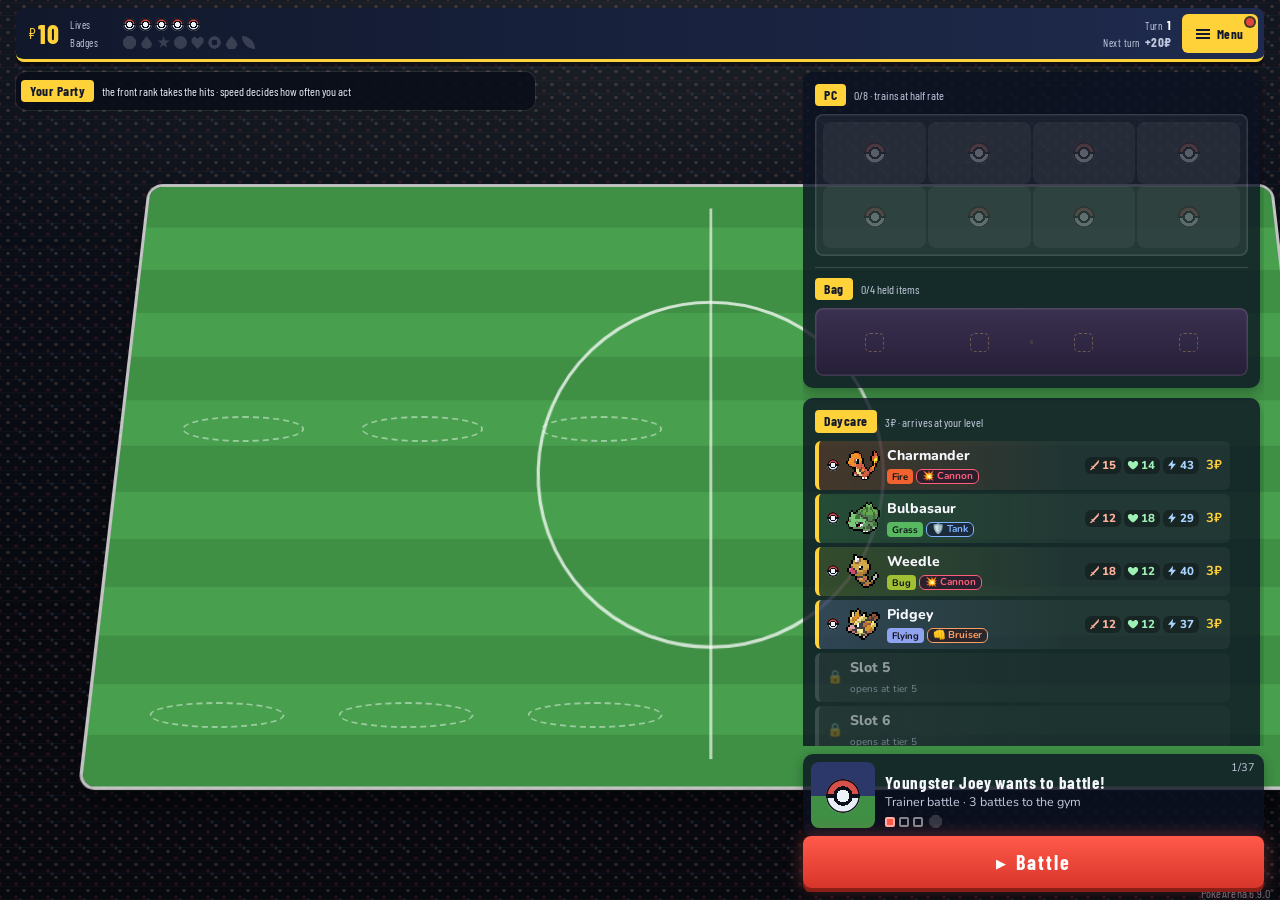
==== commit e07aacb3: "Add files via upload" ====
--- a/index.html
+++ b/index.html
@@ -5760,11 +5760,11 @@
   /* 4.0.0 — Gen 2 evolution items. Nobody can use them in a Gen 1 run, so the Mart never stocks them there. */
   sunstone:     { name:'Sun Stone', icon:'☀️', tier:2, cost:4, rarity:'common', text:'Evolves Gloom into Bellossom, or Eevee into Espeon.',
                   eligible:u => stonesFor(u.id).includes('sunstone'), apply:(u,G)=>G.evolve(u, 'sunstone') },
-  kingsrock:    { name:"King's Rock", icon:'👑', tier:2, cost:4, rarity:'common', text:'Evolves Poliwhirl into Politoed, or Slowpoke into Slowking.',
+  kingsrock:    { name:"King's Rock", icon:'👑', tier:2, cost:4, rarity:'uncommon', text:'Evolves Poliwhirl into Politoed, or Slowpoke into Slowking.',
                   eligible:u => stonesFor(u.id).includes('kingsrock'), apply:(u,G)=>G.evolve(u, 'kingsrock') },
-  dragonscale:  { name:'Dragon Scale', icon:'🐉', tier:2, cost:4, rarity:'common', text:'Evolves Seadra into Kingdra.',
+  dragonscale:  { name:'Dragon Scale', icon:'🐉', tier:2, cost:4, rarity:'uncommon', text:'Evolves Seadra into Kingdra.',
                   eligible:u => stonesFor(u.id).includes('dragonscale'), apply:(u,G)=>G.evolve(u, 'dragonscale') },
-  metalcoat:    { name:'Metal Coat', icon:'🔩', tier:3, cost:4, rarity:'common', text:'Evolves Onix into Steelix, or Scyther into Scizor.',
+  metalcoat:    { name:'Metal Coat', icon:'🔩', tier:3, cost:4, rarity:'uncommon', text:'Evolves Onix into Steelix, or Scyther into Scizor.',
                   eligible:u => stonesFor(u.id).includes('metalcoat'), apply:(u,G)=>G.evolve(u, 'metalcoat') },
 };
 
@@ -5848,7 +5848,7 @@
             text:'Heals 22% of its max HP on a steady beat, all fight long.', endRoundPct:0.22 },   // 4.8.0: was 12%
   sitrus: { name:'Sitrus Berry', icon:'🍒', tier:2, cost:5, kind:'trigger', rarity:'uncommon',
             text:'Once per battle, when it drops below half HP, heals 35% of its max HP.', berry:0.35 },
-  focus:  { name:'Focus Band',   icon:'🥋', tier:4, cost:5, kind:'trigger', rarity:'uncommon',
+  focus:  { name:'Focus Band',   icon:'🥋', tier:4, cost:5, kind:'trigger', rarity:'rare',
             text:'Once per battle, a hit that would knock it out leaves it on 1 HP instead.', endure:true },
   egg:    { name:'Lucky Egg',    icon:'🥚', tier:3, cost:5, kind:'economy', rarity:'rare',
             text:`After every fight it gets bonus EXP, as if it had fought twice — up to ${TUNING.eggCap} times per pokémon.`, expTick:1,
@@ -5865,16 +5865,16 @@
   /* 6.5.0 — one held item aimed at each role. Each only works on its own role (the
      others show it greyed out, like Eviolite on a finished evolution). `boss:'none'`
      keeps them off gym leaders, whose difficulty was measured without them. */
-  plate:  { name:'Bulk Plate',   icon:'🧱', tier:3, cost:5, kind:'stat', rarity:'uncommon', boss:'none', role:'tank',
+  plate:  { name:'Bulk Plate',   icon:'🧱', tier:3, cost:5, kind:'stat', rarity:'rare', boss:'none', role:'tank',
             text:'+25% HP and 8% less damage from every hit. Tanks only.', pct:{ hp:0.25 }, cutPct:0.08,
             when:u => roleOf(u) === 'tank', offText:'No effect — only a Tank can use this.' },
-  gi:     { name:'Black Belt',   icon:'🥋', tier:3, cost:5, kind:'stat', rarity:'uncommon', boss:'none', role:'bruiser',
+  gi:     { name:'Black Belt',   icon:'🥋', tier:3, cost:5, kind:'stat', rarity:'rare', boss:'none', role:'bruiser',
             text:'+14% HP and +14% Attack. Bruisers only.', pct:{ hp:0.14, atk:0.14 },
             when:u => roleOf(u) === 'bruiser', offText:'No effect — only a Bruiser can use this.' },
-  sbell:  { name:'Soothe Bell',  icon:'🔔', tier:3, cost:5, kind:'trigger', rarity:'uncommon', boss:'none', role:'support',
+  sbell:  { name:'Soothe Bell',  icon:'🔔', tier:3, cost:5, kind:'trigger', rarity:'rare', boss:'none', role:'support',
             text:'Its heals are 50% bigger (including Aftercare), and +15% Speed. Supports only.', healBoost:0.5, pct:{ spd:0.15 },
             when:u => roleOf(u) === 'support', offText:'No effect — only a Support can use this.' },
-  scope:  { name:'Scope Lens',   icon:'🔭', tier:4, cost:5, kind:'stat', rarity:'uncommon', boss:'none', role:'cannon',
+  scope:  { name:'Scope Lens',   icon:'🔭', tier:4, cost:5, kind:'stat', rarity:'rare', boss:'none', role:'cannon',
             text:'+28% Attack, but −8% HP. Cannons only.', pct:{ atk:0.28, hp:-0.08 },
             when:u => roleOf(u) === 'cannon', offText:'No effect — only a Cannon can use this.' },
   /* v51 — the trade-off items (Very rare). Each is a big number with a real
@@ -7388,6 +7388,22 @@
     note(g, id, wantHeld);
     next.push({ id, held: wantHeld, reserved:false, bought:false });
   });
+  /* 6.8.0 — every shelf carries at least one evolution stone, as long as someone
+     you own can use one: the last open medicine slot is swapped for a stone the
+     party can use. Reserved and already-bought slots are never touched. */
+  const stonePool = pool.filter(k => STONE_IDS.includes(k));
+  if(stonePool.length){
+    const cons = next.map((s, i) => ({ s, i })).filter(o => o.s && !o.s.held);
+    if(cons.length && !cons.some(o => STONE_IDS.includes(o.s.id) && !o.s.bought)){
+      const open = cons.filter(o => !o.s.reserved && !o.s.bought).pop();
+      if(open){
+        const have = cons.map(o => o.s.id);
+        const fresh = stonePool.filter(k => !have.includes(k));
+        const pick = pickWeighted(fresh.length ? fresh : stonePool, ITEMS, rnd());
+        next[open.i] = { id: pick, held:false, reserved:false, bought:false };
+      }
+    }
+  }
   G.mart = next;
   return true;
 }
@@ -8467,7 +8483,7 @@
    BIG = a big mechanical update · MEDIUM = patches, things added or removed ·
    SMALL = very minor visual and small text fixes. Before 1.2.0 updates were
    numbered v1…v54; those entries keep their old names in the changelog. */
-const GAME_VERSION = { v:'6.7.0', date:'Oct 10, 2026' };   // the date shows only in What's new (1.3.0, Sean)
+const GAME_VERSION = { v:'6.9.0', date:'Oct 11, 2026' };   // the date shows only in What's new (1.3.0, Sean)
 const versionTag = () => `<div class="vtag">PokéArena ${GAME_VERSION.v}</div>`;
 
 const $ = sel => document.querySelector(sel);
@@ -12843,6 +12859,14 @@
    Add the new version's entry here every time GAME_VERSION is bumped —
    test.js fails if the current version has no entry. ---------------- */
 const CHANGELOG = [
+  { v:'6.9.0', date:'Oct 11, 2026', title:'Balance patch', sub:'The four role-specific held items are now Rare', items:[
+    'Bulk Plate, Black Belt, Soothe Bell and Scope Lens are now Rare instead of Uncommon, so each turns up in a shelf slot 25% as often as a Common item instead of 60%. The Pok\u00e9dex shows the new chance.',
+  ] },
+  { v:'6.8.0', date:'Oct 11, 2026', title:'Minor gameplay changes', sub:'Every Pok\u00e9Mart shelf now has at least one evolution stone', items:[
+    'The Pok\u00e9Mart always stocks at least one evolution stone (or King\u2019s Rock, Dragon Scale, Metal Coat) when someone in your party can use one, on every refresh and reroll. A reserved item is never pushed out to make room.',
+    'If nobody you own can evolve with a stone, none is stocked, as before.',
+    'Rarity pass: King\u2019s Rock, Dragon Scale and Metal Coat are now Uncommon (they only help a couple of pok\u00e9mon) and Focus Band is now Rare.',
+  ] },
   { v:'6.7.0', date:'Oct 10, 2026', title:'Minor gameplay changes', sub:'Hoenn bosses can field Kanto and Johto pok\u00e9mon, like Johto bosses always could', items:[
     'Hoenn leaders, the Elite Four and Wallace now field Gen 1 and Gen 2 pok\u00e9mon even when the run does not sell them. Before, a Gen 3-only run quietly dropped most of their hand-picked bodyguards (Glacia\u2019s Lapras and Jynx, Drake\u2019s Dragonite and Charizard, Brawly\u2019s Machamp, Wattson\u2019s Raichu), and a Gen 1+3 run dropped the Gen 2 ones.',
     'Each leader draws on the Gen 1 and Gen 2 pok\u00e9mon that live in Hoenn (the Zubat, Geodude, Machop, Abra, Oddish, Magikarp and Marill lines and a few more) plus the ones that leader was built around. Nobody borrows another leader\u2019s picks, so Flannery does not get a Charizard and Winona does not get a Dragonite. Legendaries stay out of trainer teams.',
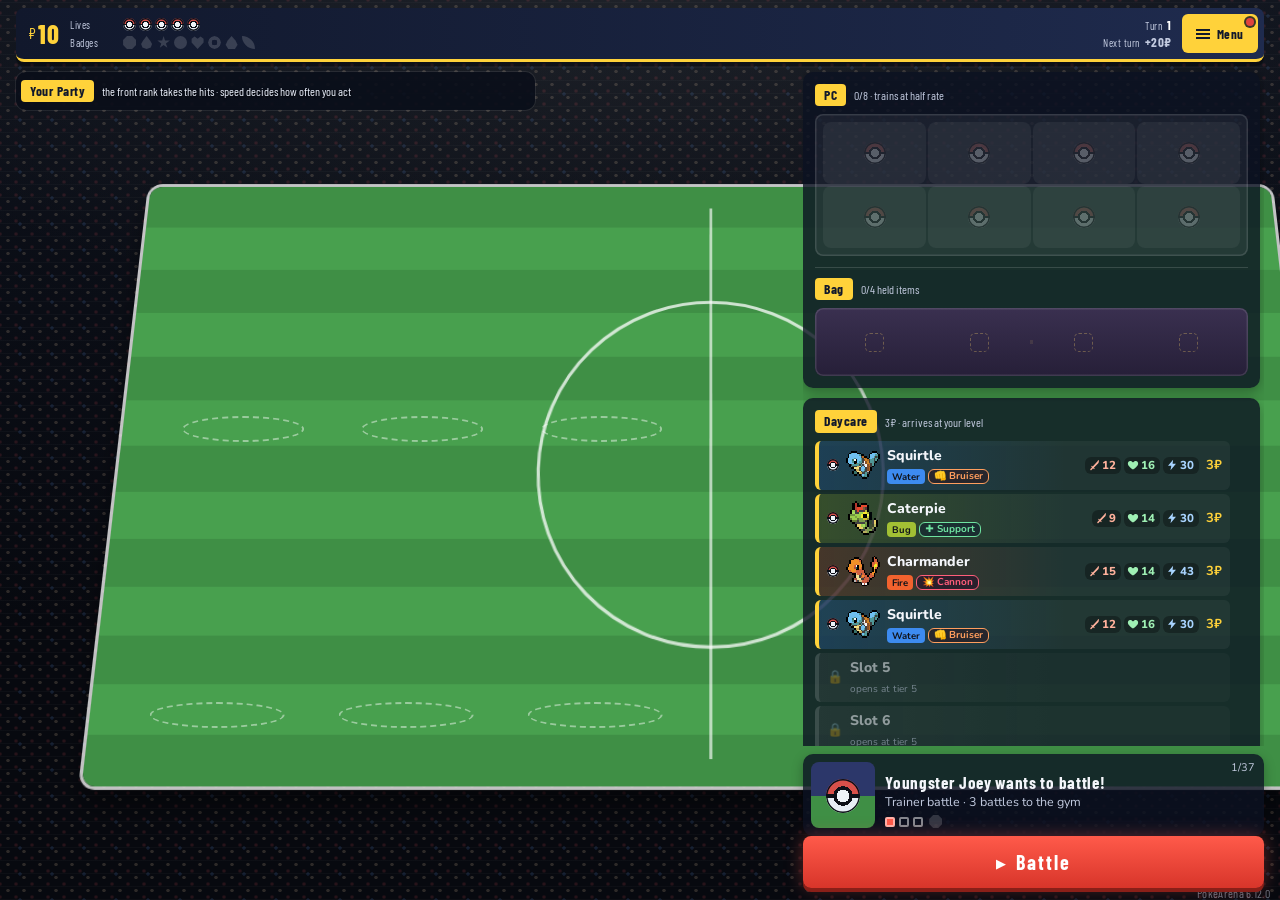
==== commit 5a32c19d: "Add files via upload" ====
--- a/index.html
+++ b/index.html
@@ -3441,7 +3441,7 @@
     cnf: { name:'Confusion', icon:'💫', short:'CNF', actions:3, selfHit:0.35, selfPower:0.5 },
     fln: { name:'Flinch',    icon:'😵', short:'FLN', actions:1, repeat:true },
   },
-  eggCap:       10,
+  eggCap:       12,
   /* 6.5.1: Training Manuals per pokémon: `base` to start, +1 for every `badgesPer` badges, never above `max`. */
   manual:       { base: 1, badgesPer: 2, max: 5 },
   /* 4.1.0: Red, the secret last boss. Roughly one run in six that clears the
@@ -5744,7 +5744,7 @@
                   text:'Counts as one extra copy of the pokémon: a step toward its next level, and maybe an evolution.',
                   eligible:u => !isLegend(u),   // 2.1.0: a legendary never levels
                   apply:(u,G)=>G.addExp(u,1) },
-  expshare:     { name:'Exp. Share', icon:'📿', tier:4, cost:6, rarity:'rare',
+  expshare:     { name:'Exp. Share', icon:'📿', tier:4, cost:5, rarity:'rare',
                   text:'Everyone in your party gets EXP as if they had just won a fight. (Not the PC, and not pokémon you buy later.)',
                   apply:(u,G)=>G.shareExp() },
   thunderstone: { name:'Thunder Stone', icon:'⚡', tier:3, cost:4, rarity:'common', text:'Evolves Pikachu, or Eevee into Jolteon.',
@@ -5841,21 +5841,21 @@
             pct:{ hp:0.50 }, when:u => canStillEvolve(u.id),
             offText:'No effect — this one has nowhere left to evolve.' },
   coat:   { name:'Assault Vest', icon:'🦺', tier:4, cost:5, kind:'stat', rarity:'uncommon',   // 4.0.0 (Sean): was Metal Coat, which is now Gen 2's evolution item; same effect, same id so saves keep it
-            text:'Takes 15% less damage from every hit.', cutPct:0.15 },
+            text:'Takes 20% less damage from every hit.', cutPct:0.20 },
   char:   { name:'Expert Belt',  icon:'🎗️', tier:4, cost:5, kind:'stat', rarity:'uncommon',
-            text:'+20% Attack, and its hits are never resisted: a “not very effective” hit deals full damage instead.', pct:{ atk:0.20 }, unresist:true },   // 4.8.0: was the unresist alone
+            text:'+28% Attack, and its hits are never resisted: a “not very effective” hit deals full damage instead.', pct:{ atk:0.28 }, unresist:true },   // 4.8.0: was the unresist alone
   lefto:  { name:'Leftovers',    icon:'🍎', tier:3, cost:5, kind:'trigger', rarity:'uncommon',
             text:'Heals 22% of its max HP on a steady beat, all fight long.', endRoundPct:0.22 },   // 4.8.0: was 12%
   sitrus: { name:'Sitrus Berry', icon:'🍒', tier:2, cost:5, kind:'trigger', rarity:'uncommon',
             text:'Once per battle, when it drops below half HP, heals 35% of its max HP.', berry:0.35 },
-  focus:  { name:'Focus Band',   icon:'🥋', tier:4, cost:5, kind:'trigger', rarity:'rare',
+  focus:  { name:'Focus Band',   icon:'🥋', tier:4, cost:5, kind:'trigger', rarity:'uncommon',
             text:'Once per battle, a hit that would knock it out leaves it on 1 HP instead.', endure:true },
   egg:    { name:'Lucky Egg',    icon:'🥚', tier:3, cost:5, kind:'economy', rarity:'rare',
             text:`After every fight it gets bonus EXP, as if it had fought twice — up to ${TUNING.eggCap} times per pokémon.`, expTick:1,
             when:u => (u.eggTicks || 0) < TUNING.eggCap,
             offText:`Fully trained — this pokémon has had all ${TUNING.eggCap} bonus rounds. Pass the egg on.` },
   coin:   { name:'Amulet Coin',  icon:'🪙', tier:2, cost:5, kind:'economy', rarity:'uncommon',
-            text:'+2₽ at the start of each turn.', income:2 },
+            text:'+1₽ at the start of each turn.', income:1 },
   /* v53 — two items for the two ends of a formation. `boss:'none'` keeps them
      off gym leaders, whose difficulty was measured with the older list. */
   bell:   { name:'Shell Bell',   icon:'🐚', tier:3, cost:5, kind:'trigger', rarity:'rare', boss:'none',
@@ -5869,13 +5869,13 @@
             text:'+25% HP and 8% less damage from every hit. Tanks only.', pct:{ hp:0.25 }, cutPct:0.08,
             when:u => roleOf(u) === 'tank', offText:'No effect — only a Tank can use this.' },
   gi:     { name:'Black Belt',   icon:'🥋', tier:3, cost:5, kind:'stat', rarity:'rare', boss:'none', role:'bruiser',
-            text:'+14% HP and +14% Attack. Bruisers only.', pct:{ hp:0.14, atk:0.14 },
+            text:'+22% HP and +22% Attack. Bruisers only.', pct:{ hp:0.22, atk:0.22 },
             when:u => roleOf(u) === 'bruiser', offText:'No effect — only a Bruiser can use this.' },
   sbell:  { name:'Soothe Bell',  icon:'🔔', tier:3, cost:5, kind:'trigger', rarity:'rare', boss:'none', role:'support',
-            text:'Its heals are 50% bigger (including Aftercare), and +15% Speed. Supports only.', healBoost:0.5, pct:{ spd:0.15 },
+            text:'Its heals are 50% bigger (including Aftercare), and +12% Speed. Supports only.', healBoost:0.5, pct:{ spd:0.12 },
             when:u => roleOf(u) === 'support', offText:'No effect — only a Support can use this.' },
   scope:  { name:'Scope Lens',   icon:'🔭', tier:4, cost:5, kind:'stat', rarity:'rare', boss:'none', role:'cannon',
-            text:'+28% Attack, but −8% HP. Cannons only.', pct:{ atk:0.28, hp:-0.08 },
+            text:'+70% Attack, but −8% HP. Cannons only.', pct:{ atk:0.70, hp:-0.08 },
             when:u => roleOf(u) === 'cannon', offText:'No effect — only a Cannon can use this.' },
   /* v51 — the trade-off items (Very rare). Each is a big number with a real
      cost attached, so where you put it is a decision. Two are Sean's (Iron
@@ -5885,15 +5885,15 @@
   /* v52 (Sean): like the real item, it locks the holder into one move — the
      second move never fires — instead of costing Speed. */
   choice: { name:'Choice Band',  icon:'🎀', tier:4, cost:6, kind:'stat', rarity:'veryrare', boss:'elite',
-            text:'+30% Attack, but −5% HP, and it only ever uses its main move — its second move never fires.', pct:{ atk:0.30, hp:-0.05 }, lockMain:true },
+            text:'+45% Attack, but −5% HP, and it only ever uses its main move — its second move never fires.', pct:{ atk:0.45, hp:-0.05 }, lockMain:true },
   orb:    { name:'Life Orb',     icon:'🔮', tier:4, cost:6, kind:'trigger', rarity:'veryrare', boss:'elite',
-            text:'Its attacks deal 50% more damage, but each attack that lands costs it 6% of its max HP.',
-            dmgBoost:0.50, orbCost:0.06 },
+            text:'Its attacks deal 75% more damage, but each attack that lands costs it 6% of its max HP.',
+            dmgBoost:0.75, orbCost:0.06 },
   iron:   { name:'Iron Ball',    icon:'⚫', tier:4, cost:6, kind:'stat', rarity:'veryrare', boss:'elite',
             text:'Takes 35% less damage from every hit, but nothing can heal it for the whole battle — not even its own moves. (Resting in the PC still works.)',
             cutPct:0.35, noHeal:true },
   scale:  { name:'Heart Scale',  icon:'💗', tier:3, cost:6, kind:'trigger', rarity:'veryrare', boss:'elite',
-            text:'Every heal it gives is doubled (its healing moves, and a Support’s Aftercare), but −15% Attack.', healBoost:1.0, pct:{ atk:-0.15 } },
+            text:'Every heal it gives is 130% bigger (its healing moves, and a Support’s Aftercare), but −10% Attack.', healBoost:1.3, pct:{ atk:-0.10 } },
 };
 
 const heldOf = u => (u && u.held && HELD_ITEMS[u.held]) || null;
@@ -8483,7 +8483,7 @@
    BIG = a big mechanical update · MEDIUM = patches, things added or removed ·
    SMALL = very minor visual and small text fixes. Before 1.2.0 updates were
    numbered v1…v54; those entries keep their old names in the changelog. */
-const GAME_VERSION = { v:'6.9.0', date:'Oct 11, 2026' };   // the date shows only in What's new (1.3.0, Sean)
+const GAME_VERSION = { v:'6.12.0', date:'Oct 13, 2026' };   // the date shows only in What's new (1.3.0, Sean)
 const versionTag = () => `<div class="vtag">PokéArena ${GAME_VERSION.v}</div>`;
 
 const $ = sel => document.querySelector(sel);
@@ -12859,6 +12859,23 @@
    Add the new version's entry here every time GAME_VERSION is bumped —
    test.js fails if the current version has no entry. ---------------- */
 const CHANGELOG = [
+  { v:'6.12.0', date:'Oct 13, 2026', title:'Balance patch', sub:'Amulet Coin halved, Lucky Egg stronger, Exp. Share cheaper', items:[
+    'The money and EXP items were measured with full bot runs. Amulet Coin (+2\u20bd a turn) was worth about 9.5 points of clear rate, the strongest item in the game, so it now gives +1\u20bd a turn (about 6 points, in line with the role items).',
+    'Lucky Egg was worth about 5 points for a Rare item, so each pok\u00e9mon can now take 12 bonus rounds instead of 10 (about 6.5 points).',
+    'Exp. Share was worth about 2.5 points for 6\u20bd, so it now costs 5\u20bd. (Two rounds of EXP per use was tried and made Red far too easy, because the bot stacks many of them, so it stays at one round.)',
+    'Checked and left alone: Rare Candy (about +3 for 4\u20bd), Training Manual (+4 to +6), the plain vitamins and the role vitamins. The vitamins are weak one at a time, but raising them lifted the bot\u2019s clear rate by 6\u20139 points, so they stay as they are. Overall clear rate is unchanged.',
+  ] },
+  { v:'6.11.0', date:'Oct 13, 2026', title:'Balance patch', sub:'Every held item re-measured: Scope Lens, Black Belt and two Uncommon items buffed, Soothe Bell trimmed', items:[
+    'Each held item was measured on all four roles. Scope Lens (+28% Attack) added under 2 points of win rate on a Cannon and Black Belt about 4, against 6\u20138 for the other role items, so: Scope Lens +28% \u2192 +70% Attack (still \u22128% HP); Black Belt +14% \u2192 +22% HP and Attack; Soothe Bell +15% \u2192 +12% Speed (it was the strongest item in the game on a Support).',
+    'Assault Vest takes 20% less damage instead of 15%, and Expert Belt gives +28% Attack instead of +20%. Both were adding about 3 points, the weakest of the Uncommon items.',
+    'Focus Band was only adding about 3 points, too little for a Rare item, so it goes back to Uncommon.',
+    'Each role item now adds roughly 6 points of win rate on its own role. Elite Four and Champion pok\u00e9mon are unaffected by the role items (they never hold them), but they can hold Assault Vest and Expert Belt, so those fights were re-measured.',
+  ] },
+  { v:'6.10.0', date:'Oct 13, 2026', title:'Balance patch', sub:'Choice Band, Life Orb and Heart Scale got stronger, to keep up with the role items', items:[
+    'Measured on their best-fit holder, the Very Rare items trailed the role items (Bulk Plate and Soothe Bell add about 6\u20137 points of win rate; Choice Band and Life Orb added 2\u20134, and Heart Scale only helped Supports). Iron Ball was already on par and is unchanged.',
+    'Choice Band: +30% Attack \u2192 +45% Attack (still \u22125% HP and main move only). Life Orb: 50% \u2192 75% more damage (still 6% HP per hit). Heart Scale: heals doubled \u2192 130% bigger, and the Attack penalty \u221215% \u2192 \u221210%.',
+    'Each now adds roughly 6 points of win rate on its best holder. Elite Four and Champion pok\u00e9mon can hold them too, so those fights were re-measured.',
+  ] },
   { v:'6.9.0', date:'Oct 11, 2026', title:'Balance patch', sub:'The four role-specific held items are now Rare', items:[
     'Bulk Plate, Black Belt, Soothe Bell and Scope Lens are now Rare instead of Uncommon, so each turns up in a shelf slot 25% as often as a Common item instead of 60%. The Pok\u00e9dex shows the new chance.',
   ] },
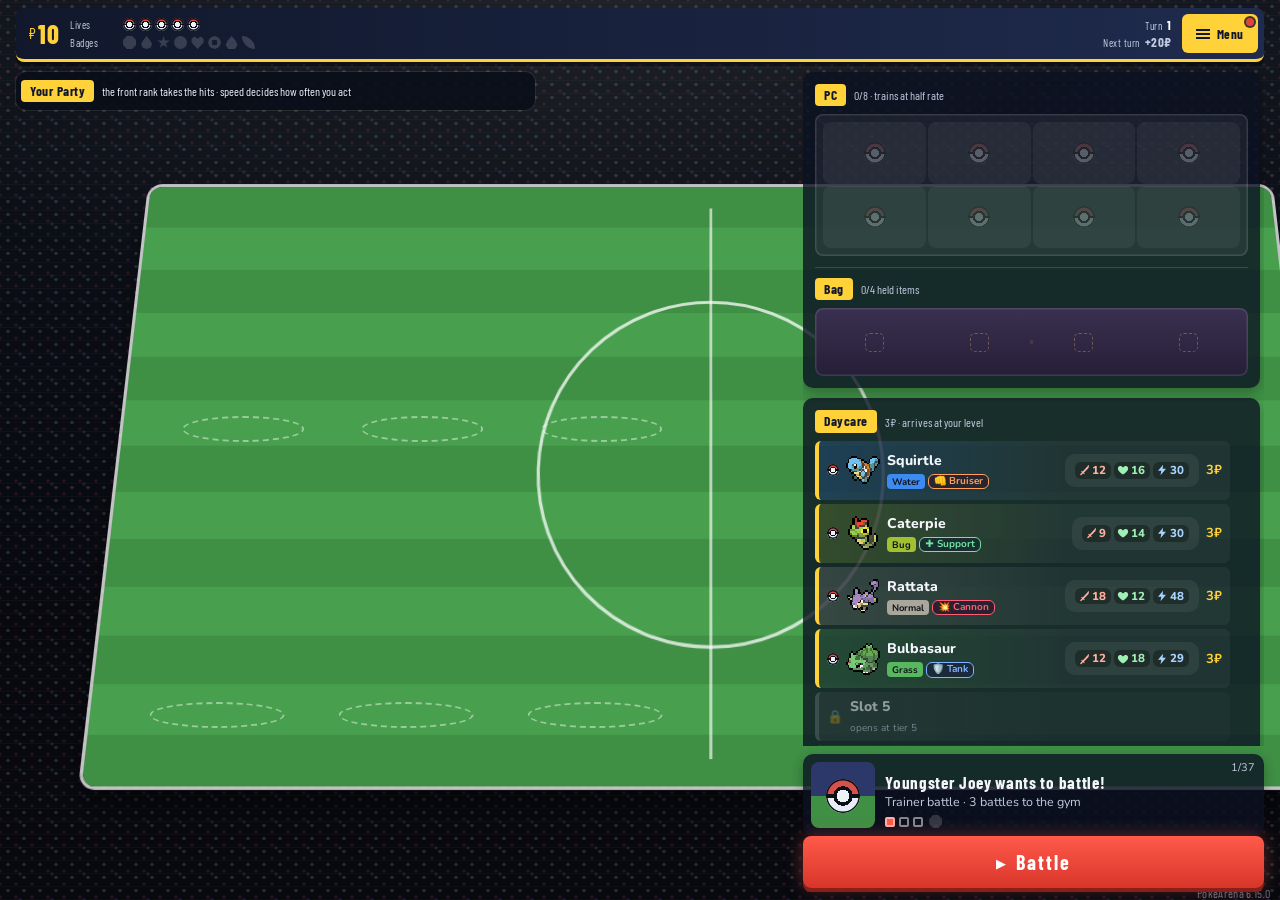
==== commit 1a9596ad: "Duels preview 6.15.0 (multiplayer branch build) for Cloudflare Pages Built from the multiplayer bran" ====
--- a/index.html
+++ b/index.html
@@ -3302,6 +3302,36 @@
   body.inscompact.picking.inspecting[data-phase=shop] .bcL > #inspect .popbars .sb{grid-template-columns:48px 1fr 40px}
   body.inscompact.picking.inspecting[data-phase=shop] .bcL > #inspect .popheld p,body.inscompact.picking.inspecting[data-phase=shop] .bcL > #inspect .pace small,body.inscompact.picking.inspecting[data-phase=shop] .bcL > #inspect .pacesub{display:none}
 }
+
+/* ---- duels (multiplayer branch) ---- */
+@media (max-height:700px){html.bc .tmi{padding:5px 14px!important}.tmi small{font-size:11px}}
+.dlive{margin:8px 0;padding:8px 10px;border:1px dashed rgba(255,255,255,.25);border-radius:10px;font-size:13px}.dlive p{margin:6px 0}.dlive textarea{width:100%}.dcode{font-size:30px;font-weight:800;letter-spacing:.2em;text-align:center;padding:6px 0;user-select:all}.dlive input{width:100%;box-sizing:border-box;font-size:16px;padding:8px;border-radius:8px;border:1px solid rgba(255,255,255,.25);background:rgba(0,0,0,.25);color:inherit}.dcount{text-align:center;font-size:72px;font-weight:800;padding:48px 0 8px}
+.dstat{margin:8px 0;padding:8px 10px;background:rgba(255,255,255,.06);border-radius:10px}
+.dgrid{display:grid;grid-template-columns:repeat(auto-fill,minmax(104px,1fr));gap:8px;margin:10px 0}
+.dgrid.small{grid-template-columns:repeat(auto-fill,minmax(92px,1fr))}
+.dcard{position:relative;padding:6px 4px;text-align:center;cursor:default}
+.dcard[data-pick],.dcard[data-act]{cursor:pointer}
+.dcard.sel{outline:3px solid var(--gold);outline-offset:-3px}
+.dcard.rest{opacity:.45}
+.dcard-item{font-size:11px;margin-top:2px;min-height:14px}
+.dteam{display:grid;grid-template-columns:repeat(auto-fill,minmax(150px,1fr));gap:8px;margin:10px 0}
+.dteam .dcard{padding-bottom:8px}
+.dteam select{width:100%;font-size:12px;margin:2px 0}
+.dpos{font-size:11px;opacity:.7;margin-top:2px}
+.btnrow.tight{gap:4px;margin:4px 0 0;flex-wrap:wrap;justify-content:center}
+.btn.small{padding:3px 8px;font-size:12px;min-height:0}
+.dmeter{position:relative;height:22px;background:rgba(255,255,255,.08);border-radius:11px;overflow:hidden;margin:8px 0}
+.dmeter i{position:absolute;inset:0 auto 0 0;background:var(--hp);transition:width .2s}
+.dmeter i.over{background:var(--bad)}
+.dmeter span{position:relative;display:block;text-align:center;font-size:12px;line-height:22px;font-weight:700}
+.dmsg{background:rgba(255,80,80,.16);border:1px solid rgba(255,80,80,.4);border-radius:8px;padding:6px 10px;margin:6px 0;font-size:13px}
+.dhist{display:flex;gap:6px;flex-wrap:wrap;margin:6px 0}
+.dres{padding:2px 8px;border-radius:10px;font-size:12px;background:rgba(255,255,255,.1)}
+.dres.win{background:rgba(70,200,110,.3)}.dres.lose{background:rgba(255,80,80,.3)}
+.dverdict{font-size:20px;font-weight:800;text-align:center;margin:14px 0}
+.dverdict.win{color:var(--hp)}.dverdict.lose{color:var(--bad)}
+.modal textarea{width:100%;box-sizing:border-box;font-family:monospace;font-size:12px;border-radius:8px;padding:6px;background:rgba(0,0,0,.35);color:inherit;border:1px solid rgba(255,255,255,.2)}
+.dsave{margin:12px 0}
 </style>
 </head>
 <body>
@@ -3442,6 +3472,9 @@
     fln: { name:'Flinch',    icon:'😵', short:'FLN', actions:1, repeat:true },
   },
   eggCap:       12,
+  /* Duels (multiplayer branch): a 30-slot box, six per team, three games, a power budget per team. Budget = the median
+     'six best pokémon from one winning run' (4188 in 140 bot clears), so the six strongest in a mixed box don't fit. */
+  duel:         { boxSize:30, bring:6, games:3, saveWin:3, saveLoss:1, budget:4200 },
   /* 6.5.1: Training Manuals per pokémon: `base` to start, +1 for every `badgesPer` badges, never above `max`. */
   manual:       { base: 1, badgesPer: 2, max: 5 },
   /* 4.1.0: Red, the secret last boss. Roughly one run in six that clears the
@@ -5709,37 +5742,31 @@
    use out of the shop entirely.
    =================================================================== */
 const ITEMS = {
-  protein:      { name:'Protein', icon:'💊', tier:1, cost:3, vitamin:true, rarity:'common', text:'+9 Attack, permanently.',
-                  eligible:u => vitaminsTaken(u, 'protein') < TUNING.vitaminCap,
-                  apply:(u,G)=>G.boost(u,{atk:9}) },
-  hpup:         { name:'HP Up',   icon:'🧃', tier:1, cost:3, vitamin:true, rarity:'common', text:'+8 HP, permanently.',
-                  eligible:u => vitaminsTaken(u, 'hpup') < TUNING.vitaminCap,
-                  apply:(u,G)=>G.boost(u,{hp:8}) },
-  carbos:       { name:'Carbos',  icon:'🥤', tier:2, cost:3, vitamin:true, rarity:'common', text:'+10 Speed, permanently.',
-                  eligible:u => vitaminsTaken(u, 'carbos') < TUNING.vitaminCap,
-                  apply:(u,G)=>G.boost(u,{spd:10}) },
+  protein:      { name:'Protein', icon:'💊', tier:1, cost:3, vitamin:true, rarity:'common', boost:{atk:9},
+                  eligible:u => vitaminsTaken(u, 'protein') < TUNING.vitaminCap, },
+  hpup:         { name:'HP Up',   icon:'🧃', tier:1, cost:3, vitamin:true, rarity:'common', boost:{hp:8},
+                  eligible:u => vitaminsTaken(u, 'hpup') < TUNING.vitaminCap, },
+  carbos:       { name:'Carbos',  icon:'🥤', tier:2, cost:3, vitamin:true, rarity:'common', boost:{spd:10},
+                  eligible:u => vitaminsTaken(u, 'carbos') < TUNING.vitaminCap, },
   /* 6.5.0 — role medicine. Each is a stronger vitamin that only a pokémon of
      one role can take. They share the cap of the vitamin they replace (`group`),
      so ten of any mix is still the most a pokémon can have: a role vitamin makes
      a slot worth more, it does not raise the ceiling. */
-  ironvit:      { name:'Iron', icon:'🧲', tier:2, cost:3, vitamin:true, group:'hpup', role:'tank', rarity:'uncommon', text:'+9 HP, permanently. Tanks only.',
-                  eligible:u => roleOf(u) === 'tank' && vitaminsTaken(u, 'hpup') < TUNING.vitaminCap,
-                  apply:(u,G)=>G.boost(u,{hp:9}) },
-  calcium:      { name:'Calcium', icon:'🦴', tier:2, cost:3, vitamin:true, group:'protein', role:'cannon', rarity:'uncommon', text:'+10 Attack, permanently. Cannons only.',
-                  eligible:u => roleOf(u) === 'cannon' && vitaminsTaken(u, 'protein') < TUNING.vitaminCap,
-                  apply:(u,G)=>G.boost(u,{atk:10}) },
-  zinc:         { name:'Zinc', icon:'🔹', tier:2, cost:3, vitamin:true, group:'hpup', role:'support', rarity:'uncommon', text:'+5 HP and +6 Speed, permanently. Supports only.',
-                  eligible:u => roleOf(u) === 'support' && vitaminsTaken(u, 'hpup') < TUNING.vitaminCap,
-                  apply:(u,G)=>G.boost(u,{hp:5, spd:6}) },
-  energyroot:   { name:'Energy Root', icon:'🌿', tier:2, cost:3, vitamin:true, group:'carbos', role:'bruiser', rarity:'uncommon', text:'+4 HP, +4 Attack and +4 Speed, permanently. Bruisers only.',
-                  eligible:u => roleOf(u) === 'bruiser' && vitaminsTaken(u, 'carbos') < TUNING.vitaminCap,
-                  apply:(u,G)=>G.boost(u,{hp:4, atk:4, spd:4}) },
+  ironvit:      { name:'Iron', icon:'🧲', tier:2, cost:3, vitamin:true, group:'hpup', role:'tank', rarity:'uncommon', boost:{hp:9},
+                  eligible:u => roleOf(u) === 'tank' && vitaminsTaken(u, 'hpup') < TUNING.vitaminCap, },
+  calcium:      { name:'Calcium', icon:'🦴', tier:2, cost:3, vitamin:true, group:'protein', role:'cannon', rarity:'uncommon', boost:{atk:10},
+                  eligible:u => roleOf(u) === 'cannon' && vitaminsTaken(u, 'protein') < TUNING.vitaminCap, },
+  zinc:         { name:'Zinc', icon:'🔹', tier:2, cost:3, vitamin:true, group:'hpup', role:'support', rarity:'uncommon', boost:{hp:5, spd:6},
+                  eligible:u => roleOf(u) === 'support' && vitaminsTaken(u, 'hpup') < TUNING.vitaminCap, },
+  energyroot:   { name:'Energy Root', icon:'🌿', tier:2, cost:3, vitamin:true, group:'carbos', role:'bruiser', rarity:'uncommon', boost:{hp:4, atk:4, spd:4},
+                  eligible:u => roleOf(u) === 'bruiser' && vitaminsTaken(u, 'carbos') < TUNING.vitaminCap, },
   /* Training: stat growth shaped by the pokémon's own role (a Tank takes it as HP,
      a Cannon as Attack), without a level. At most 3 per pokémon. */
   manual:       { name:'Training Manual', icon:'📘', tier:2, cost:4, rarity:'uncommon', cat:'boost',
                   text:`Trains it as if it had grown a little, in the way its role grows (a Tank mostly HP, a Cannon mostly Attack). Each pokémon can take ${TUNING.manual.base} at first, and one more for every ${TUNING.manual.badgesPer} badges you win (up to ${TUNING.manual.max}).`,
                   eligible:(u, G) => ((u && u.manuals) || 0) < manualCap(G),
-                  apply:(u,G)=>{ G.train(u, { hp:6, atk:6, spd:6 }); u.manuals = (u.manuals || 0) + 1; } },
+                  train:{ hp:6, atk:6, spd:6 },
+                  apply:(u,G)=>{ G.train(u, ITEMS.manual.train); u.manuals = (u.manuals || 0) + 1; } },
   candy:        { name:'Rare Candy', icon:'🍬', tier:3, cost:4, rarity:'uncommon',
                   text:'Counts as one extra copy of the pokémon: a step toward its next level, and maybe an evolution.',
                   eligible:u => !isLegend(u),   // 2.1.0: a legendary never levels
@@ -5767,6 +5794,15 @@
   metalcoat:    { name:'Metal Coat', icon:'🔩', tier:3, cost:4, rarity:'uncommon', text:'Evolves Onix into Steelix, or Scyther into Scizor.',
                   eligible:u => stonesFor(u.id).includes('metalcoat'), apply:(u,G)=>G.evolve(u, 'metalcoat') },
 };
+
+/* 6.13.0 — a vitamin's numbers live in ONE place (`boost`); its tap effect and its
+   text are made from them, so a balance patch is a one-number edit and the card
+   can never disagree with the effect. */
+{ const STAT = { hp:'HP', atk:'Attack', spd:'Speed' }, ROLE = { tank:'Tanks', bruiser:'Bruisers', support:'Supports', cannon:'Cannons' };
+  const list = a => a.length < 2 ? a.join('') : a.slice(0, -1).join(', ') + ' and ' + a[a.length - 1];
+  for(const [k, d] of Object.entries(ITEMS)){ if(!d.boost) continue;
+    d.apply = (u, G) => G.boost(u, d.boost);
+    d.text = `${list(Object.entries(d.boost).map(([s, n]) => `+${n} ${STAT[s]}`))}, permanently.${d.role ? ' ' + ROLE[d.role] + ' only.' : ''}`; } }
 
 /** How many of a vitamin this pokémon has had. */
 /** How many Training Manuals one pokémon can take right now: grows with badges (6.5.1). */
@@ -6961,6 +6997,143 @@
 }
 
 /* ===================================================================
+   DUELS (the multiplayer branch) — friend-code, best-of-3 sets.
+   Pure functions on plain data, so both players' devices reach the same result:
+   a battle is deterministic given two teams and a seed, and the seed is a hash
+   of both players' lock-in codes. No server.
+
+   The multiplayer BOX holds frozen snapshots ({bid,id,hp,atk,spd,exp,held}).
+   A set is three games (first to two wins). Rules (Sean, Oct 2026):
+     · a team is 6 from the box, within a POWER BUDGET (sum of unitPower, held items counted)
+     · a pokémon that faints sits out the NEXT game only
+     · an item stays on the pokémon it was saved with; the set's item pool is the items on
+       the six brought to game 1. From game 2 on those can move freely among the six you
+       bring, and a pokémon swapped in from the box arrives without its saved item
+     · hidden picks: you lock your team before the opponent's code can be opened
+     · everything resets when the set ends; the box itself never changes
+   =================================================================== */
+const DUEL_PROTO = 1;
+const hash32 = str => { let h = 0x811c9dc5; for(let i = 0; i < str.length; i++){ h ^= str.charCodeAt(i); h = Math.imul(h, 0x01000193) >>> 0; } return h >>> 0; };
+const snapUnit = (u, bid, from) => ({ bid: bid || ('b' + Math.random().toString(36).slice(2, 9)), id:u.id, hp:u.hp, atk:u.atk, spd:u.spd, exp:u.exp || 0, held:u.held || null, from:from || 'run', at:Date.now() });
+/** A saved pokémon as a live unit. Frozen: nothing grows it. `item` overrides what it holds (undefined = its saved one). */
+function thawUnit(s, pos, item){
+  const u = makeUnit(s.id, s.exp);
+  u.hp = s.hp; u.atk = s.atk; u.spd = s.spd; u.bid = s.bid;
+  u.held = item === undefined ? (s.held || null) : (item || null);
+  if(Number.isInteger(pos)) u.pos = pos;
+  return u;
+}
+const duelPower = units => units.reduce((n, u) => n + unitPower(u), 0);
+/** Which pokémon can be brought to the next game, and which are resting. */
+function duelEligible(set, box){
+  const rest = new Set(set.rest || []);
+  return { ready: box.filter(s => !rest.has(s.bid)), resting: box.filter(s => rest.has(s.bid)) };
+}
+function newDuelSet(me, ver){ return { proto:DUEL_PROTO, ver:ver || '', me:me || 'Trainer', opp:'', id:'', game:1, games:[], pool:null, rest:[], budget:TUNING.duel.budget, locked:null, over:null }; }
+/** Items the set may use: every item on the six brought to game 1. */
+const duelPoolOf = (box, picks) => picks.map(p => (box.find(s => s.bid === p.bid) || {}).held).filter(Boolean);
+/** Check a team of picks ({bid,pos,item}) against the rules. Returns '' when fine, otherwise why not. */
+function duelCheckPicks(set, box, picks){
+  const D = TUNING.duel;
+  if(!picks.length || picks.length > D.bring) return `Bring between 1 and ${D.bring} pokémon.`;
+  if(new Set(picks.map(p => p.bid)).size !== picks.length) return 'The same pokémon is in the team twice.';
+  const rest = new Set(set.rest || []), units = [];
+  for(const p of picks){
+    const s = box.find(x => x.bid === p.bid); if(!s) return 'A pokémon in that team is not in your box.';
+    if(rest.has(p.bid)) return `${SPECIES[s.id].name} fainted last game and sits this one out.`;
+    units.push(thawUnit(s, p.pos, p.item));
+  }
+  const pool = set.pool || duelPoolOf(box, picks);
+  if(!set.pool){                       // game 1: everyone holds what they were saved with
+    for(const p of picks){ const s = box.find(x => x.bid === p.bid); if((p.item || null) !== (s.held || null)) return 'Items cannot move before game 1.'; } }
+  const left = pool.slice();
+  for(const p of picks) if(p.item){ const i = left.indexOf(p.item); if(i < 0) return `You have no spare ${HELD_ITEMS[p.item] ? HELD_ITEMS[p.item].name : p.item} in this set.`; left.splice(i, 1); }
+  const power = Math.round(duelPower(units));
+  if(power > set.budget) return `That team is ${power - set.budget} over the power budget (${power} of ${set.budget}).`;
+  return '';
+}
+/** The lock-in code: your six, frozen, plus enough about the set for the other side to check it. */
+function duelCode(set, box, picks){
+  const t = picks.map(p => { const s = box.find(x => x.bid === p.bid);
+    return [s.id, s.hp, s.atk, s.spd, s.exp, p.item || '', Number.isInteger(p.pos) ? p.pos : -1, s.bid]; });
+  const body = { p:DUEL_PROTO, ver:set.ver, n:set.me, s:set.id, g:set.game, b:set.budget, t };
+  const json = JSON.stringify(body), ck = hash32(json).toString(36);
+  const b64 = (typeof btoa !== 'undefined') ? btoa(unescape(encodeURIComponent(json))) : Buffer.from(json, 'utf8').toString('base64');
+  return 'PKD1-' + ck + '-' + b64.replace(/=+$/, '');
+}
+function duelParse(code){
+  try{
+    const m = /^PKD1-([0-9a-z]+)-(.+)$/.exec(String(code).trim().replace(/\s+/g, '')); if(!m) return { err:'That is not a duel code.' };
+    const json = (typeof atob !== 'undefined') ? decodeURIComponent(escape(atob(m[2]))) : Buffer.from(m[2], 'base64').toString('utf8');
+    if(hash32(json).toString(36) !== m[1]) return { err:'That code is damaged or was edited.' };
+    const p = JSON.parse(json);
+    if(!p || p.p !== DUEL_PROTO || !Array.isArray(p.t)) return { err:'That code is from a different version of the duel rules.' };
+    for(const r of p.t) if(!SPECIES[r[0]]) return { err:'That code has a pokémon this version does not know.' };
+    return { ok:true, raw:String(code).trim().replace(/\s+/g, ''), name:p.n || 'Trainer', ver:p.ver, setId:p.s || '', game:p.g | 0, budget:p.b | 0, units:p.t };
+  }catch(e){ return { err:'That is not a duel code.' }; }
+}
+const duelUnits = parsed => parsed.units.map(r => { const u = makeUnit(r[0], r[4] | 0); u.hp = Math.max(1, r[1] | 0); u.atk = Math.max(0, r[2] | 0); u.spd = Math.max(1, r[3] | 0);
+  u.held = r[5] && HELD_ITEMS[r[5]] ? r[5] : null; u.bid = r[7]; if(r[6] >= 0 && r[6] < TUNING.maxTeam) u.pos = r[6]; return u; });
+/** Is the opponent's code a legal move in this set? '' when yes. */
+function duelCheckOpponent(set, parsed){
+  const D = TUNING.duel;
+  if(parsed.ver !== set.ver) return `They are on version ${parsed.ver || '?'}, you are on ${set.ver}. Both of you need the same version.`;
+  if(parsed.budget !== set.budget) return 'Your power budgets do not match.';
+  if(parsed.game !== set.game) return `That code is for game ${parsed.game}; this is game ${set.game}.`;
+  if(set.game > 1 && parsed.setId !== set.id) return 'That code is from a different set.';
+  if(set.opp && set.game > 1 && parsed.name !== set.opp) return `That code is from ${parsed.name}, not ${set.opp}.`;
+  if(!parsed.units.length || parsed.units.length > D.bring) return `Teams are up to ${D.bring} pokémon.`;
+  const units = duelUnits(parsed);
+  if(new Set(units.map(u => u.bid)).size !== units.length) return 'Their team has the same pokémon twice.';
+  const power = Math.round(duelPower(units));
+  if(power > set.budget) return `Their team is over the power budget (${power} of ${set.budget}).`;
+  const prev = set.games.length ? set.games[set.games.length - 1] : null;
+  if(prev){
+    const sat = new Set(prev.theirFainted || []);
+    for(const u of units) if(sat.has(u.bid)) return `${u.nm} fainted last game and should be sitting this one out.`;
+  }
+  /* items: game 1 is whatever they were saved with; later games may only use the game-1 pool */
+  const pool = (set.games.length ? set.games[0].theirPool : units.map(u => u.held).filter(Boolean)).slice();
+  if(set.game > 1){ for(const u of units) if(u.held){ const i = pool.indexOf(u.held); if(i < 0) return 'Their team has an item they did not bring to the set.'; pool.splice(i, 1); } }
+  return '';
+}
+/** One game. Both devices call this with the same two codes and get the same battle. The lower code plays the 'p' side. */
+function duelSim(set, myCode, theirCode){
+  const mine = duelParse(myCode), theirs = duelParse(theirCode);
+  const iAmP = mine.raw < theirs.raw;
+  const seed = hash32(`${set.id || 'new'}|${set.game}|${iAmP ? mine.raw : theirs.raw}|${iAmP ? theirs.raw : mine.raw}`);
+  const P = duelUnits(iAmP ? mine : theirs), Eu = duelUnits(iAmP ? theirs : mine);
+  const sim = simulateBattle(P, Eu, seed);
+  const mySide = iAmP ? 'p' : 'e';
+  const myResult = sim.result === 'draw' ? 'draw' : ((sim.result === 'win') === iAmP ? 'win' : 'lose');
+  const fainted = side => sim.stats.filter(s => s.side === side && s.fainted).map(s => { const pool = side === 'p' ? P : Eu; return (pool.find(u => u.uid === s.uid) || {}).bid; }).filter(Boolean);
+  return { sim, seed, iAmP, mySide, myResult, myFainted: fainted(mySide), theirFainted: fainted(iAmP ? 'e' : 'p'), mine, theirs };
+}
+const duelWins = set => ({ me: set.games.filter(g => g.result === 'win').length, opp: set.games.filter(g => g.result === 'lose').length });
+/** Record a finished game on `set` and advance it. Returns the set. */
+function duelApply(set, out){
+  const first = !set.games.length;
+  if(first){ set.opp = out.theirs.name; set.id = hash32(out.iAmP ? out.mine.raw + '|' + out.theirs.raw : out.theirs.raw + '|' + out.mine.raw).toString(36);   // same on both devices
+    set.pool = out.mine.units.map(r => r[5]).filter(Boolean); }     // the items on the six brought to game 1
+  set.games.push({ result: out.myResult, myFainted: out.myFainted, theirFainted: out.theirFainted, mine: out.mine.units.map(r => r[7]),
+    theirs: out.theirs.units.map(r => r[7]), theirPool: first ? out.theirs.units.map(r => r[5]).filter(Boolean) : set.games[0].theirPool });
+  set.rest = out.myFainted.slice();             // fainted: sits out the next game only
+  const w = duelWins(set);
+  if(w.me >= 2 || w.opp >= 2 || set.games.length >= TUNING.duel.games){
+    set.over = w.me > w.opp ? 'win' : w.me < w.opp ? 'lose' : 'draw';
+  } else set.game = set.games.length + 1;
+  set.locked = null;
+  return set;
+}
+/** A winning run saves up to 3, a losing run 1; the box holds 30. Returns { ok, why, box }. */
+function duelBoxAdd(box, snaps){
+  const room = TUNING.duel.boxSize - box.length;
+  if(snaps.length > room) return { ok:false, why:`Your box has room for ${room} more.`, box };
+  return { ok:true, box: box.concat(snaps) };
+}
+const duelSavesFor = won => won ? TUNING.duel.saveWin : TUNING.duel.saveLoss;
+
+/* ===================================================================
    GAME STATE
    =================================================================== */
 /* 2.0.0 — run modifiers, chosen at New Run (the daily challenge draws one):
@@ -8066,7 +8239,7 @@
     GYMS, ELITE_FOUR, CHAMPION, ALL_BOSSES, RIVAL, GYMS2, ELITE_FOUR2, CHAMPION2, RIVAL2, EVERY_BOSS, GEN_BOSSES, GENS, GENS_READY, gen2Linked, KANTO_ONLY, HOENN_LIVING, hoennBossHas, inBossPool, cleanGens, genOf, inGens, buyableFor, monoTypesFor, setActiveGens, useGens, drawBossPlan, drawEvoPool, drawFocus, drawRed, drawSecret, secretOf, RED, OAK, SECRETS, CROSS_EVOS, FOCUS_CHANCE, bossPlanOf, rivalOf, gymAt, homeOf, bossCalib, pe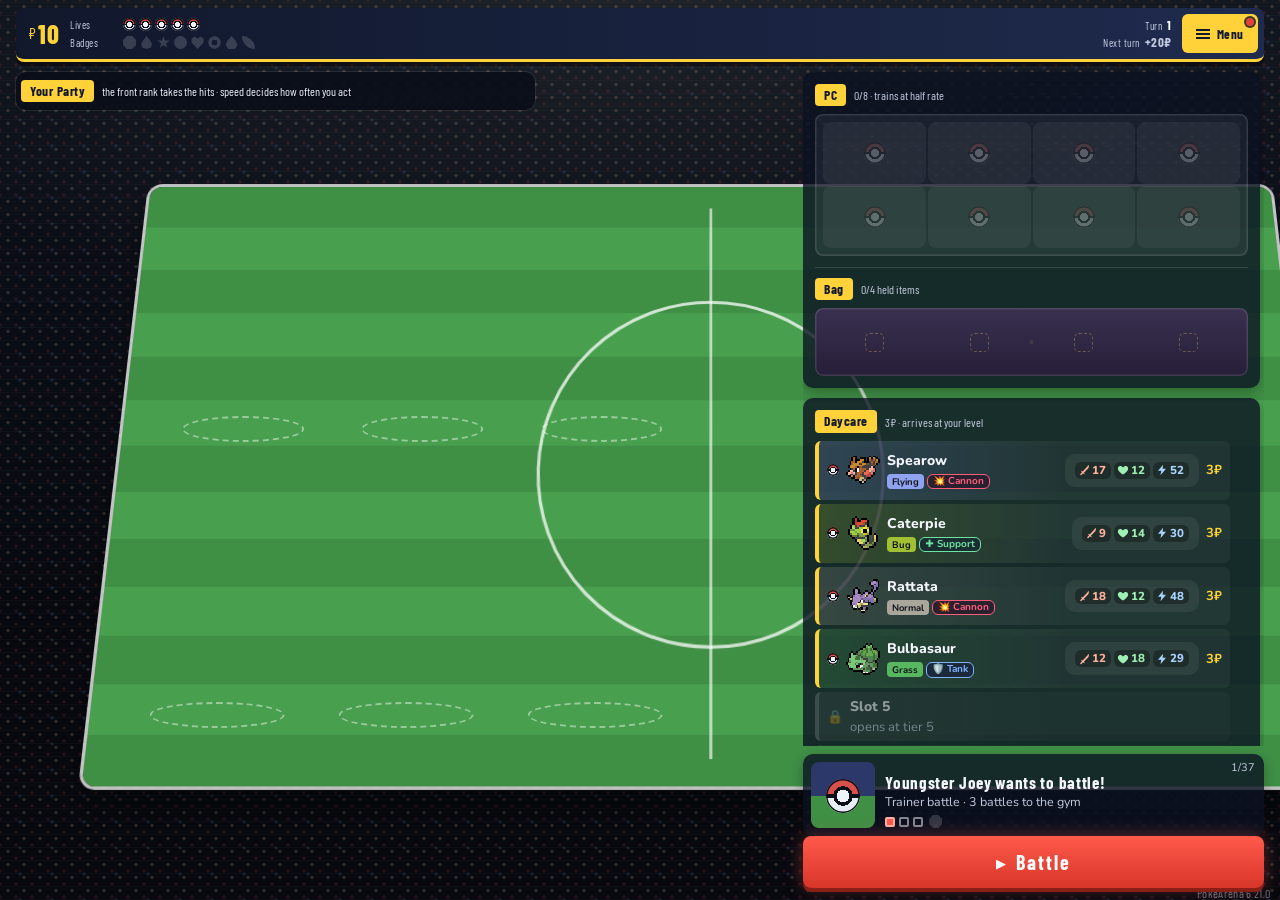
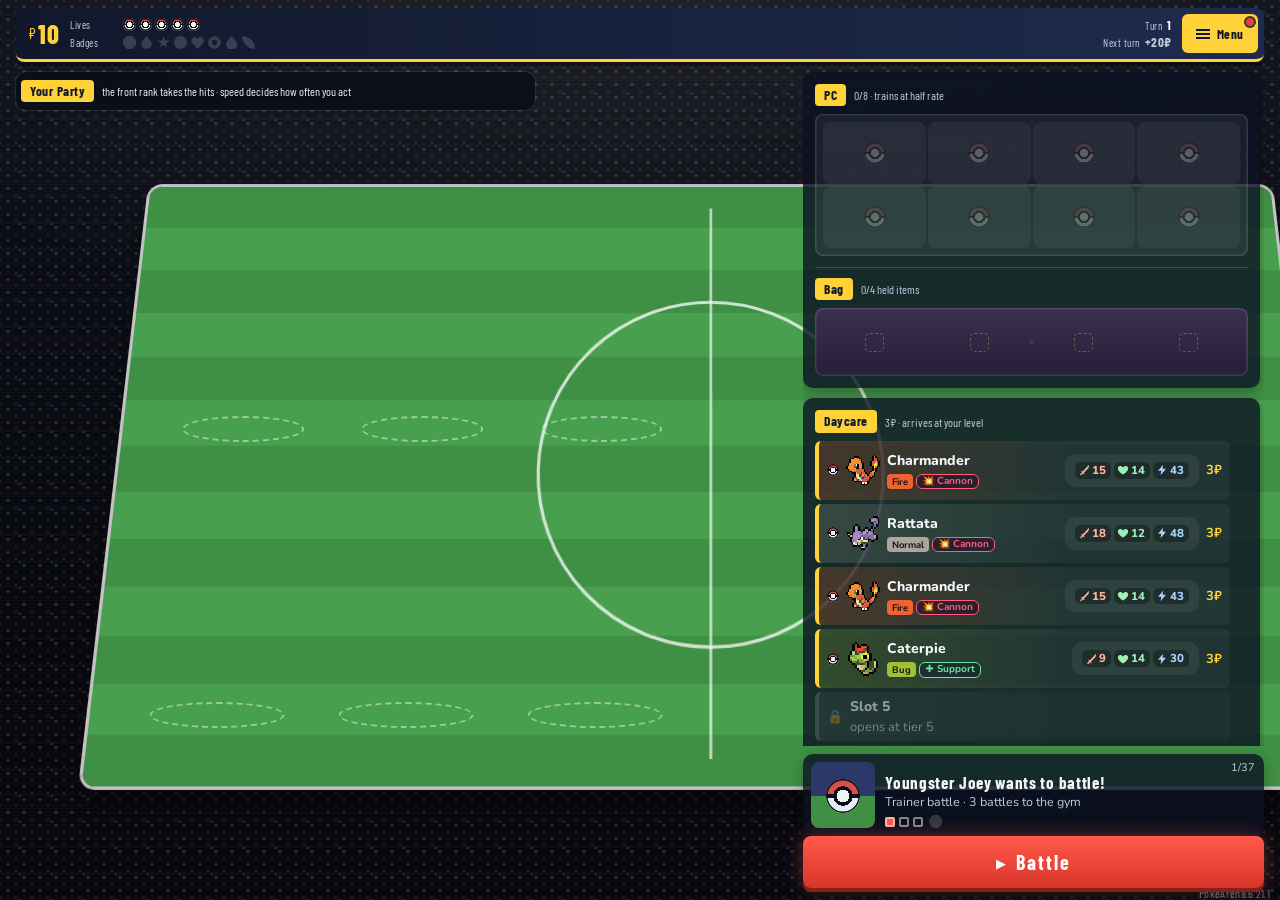
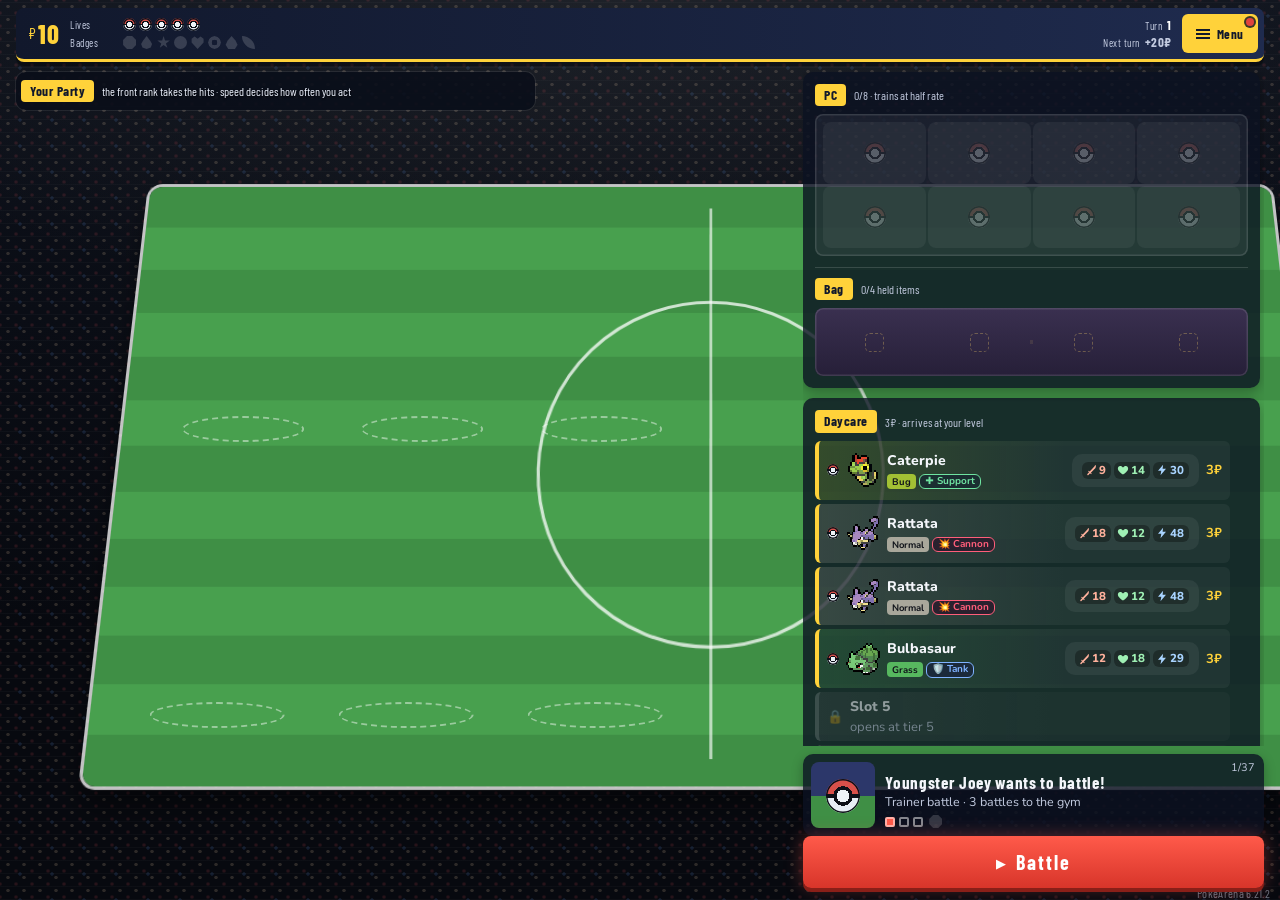
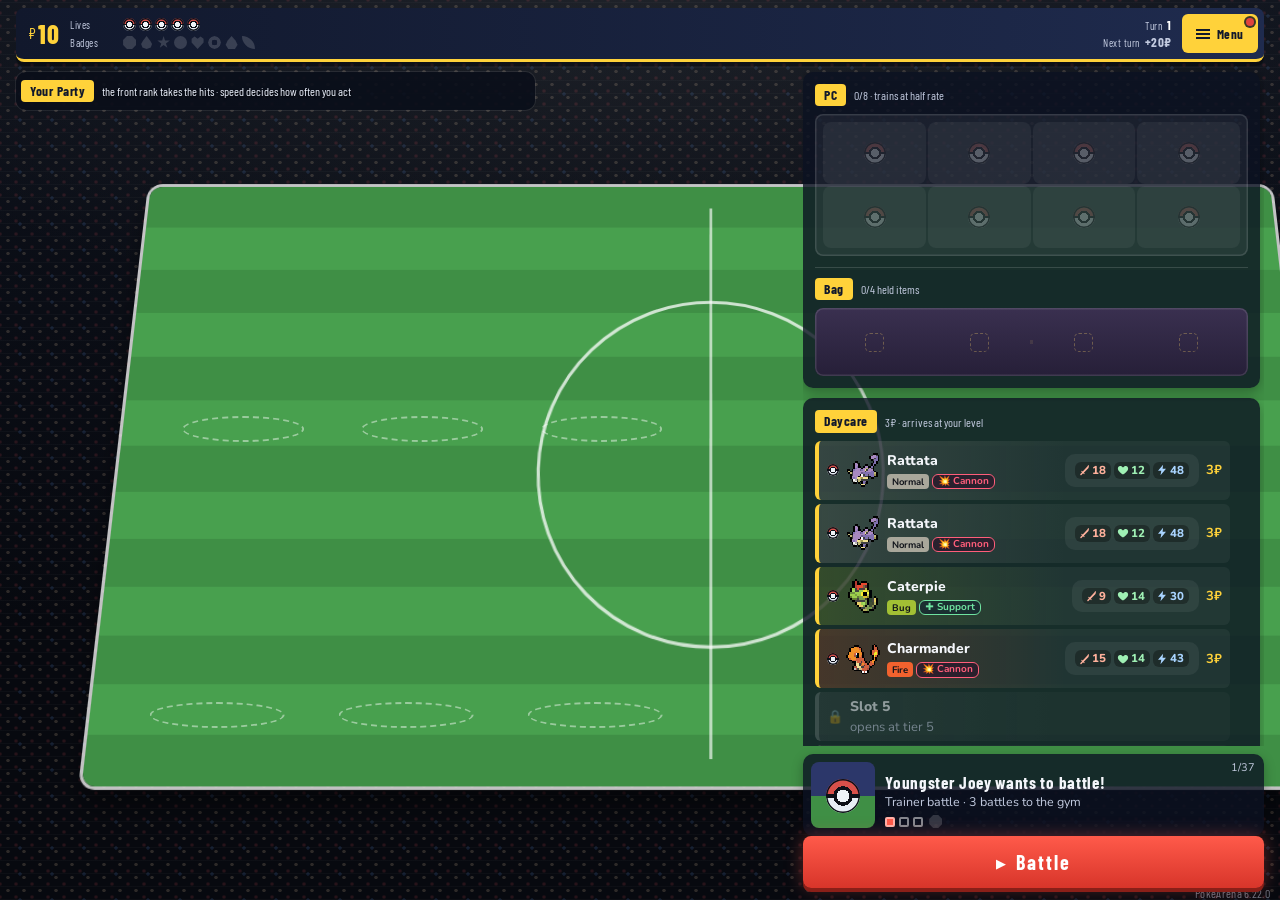
